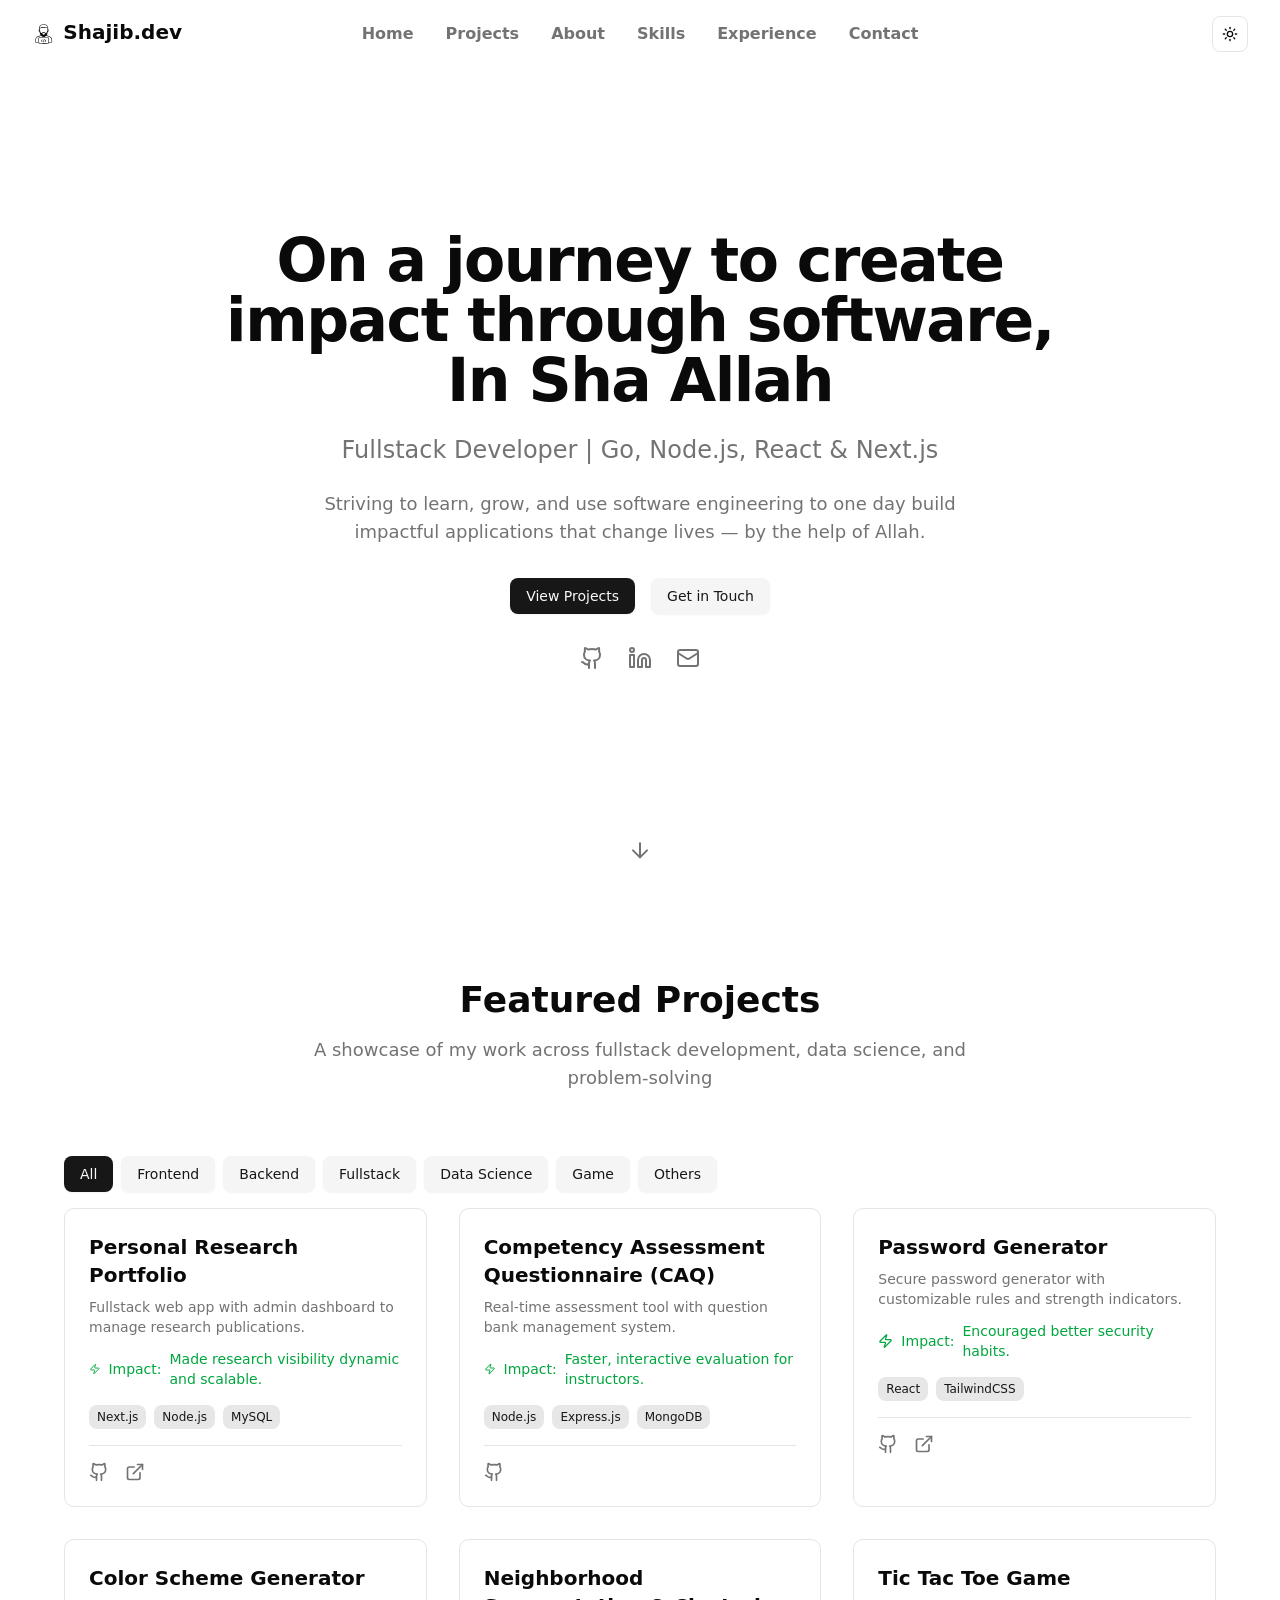
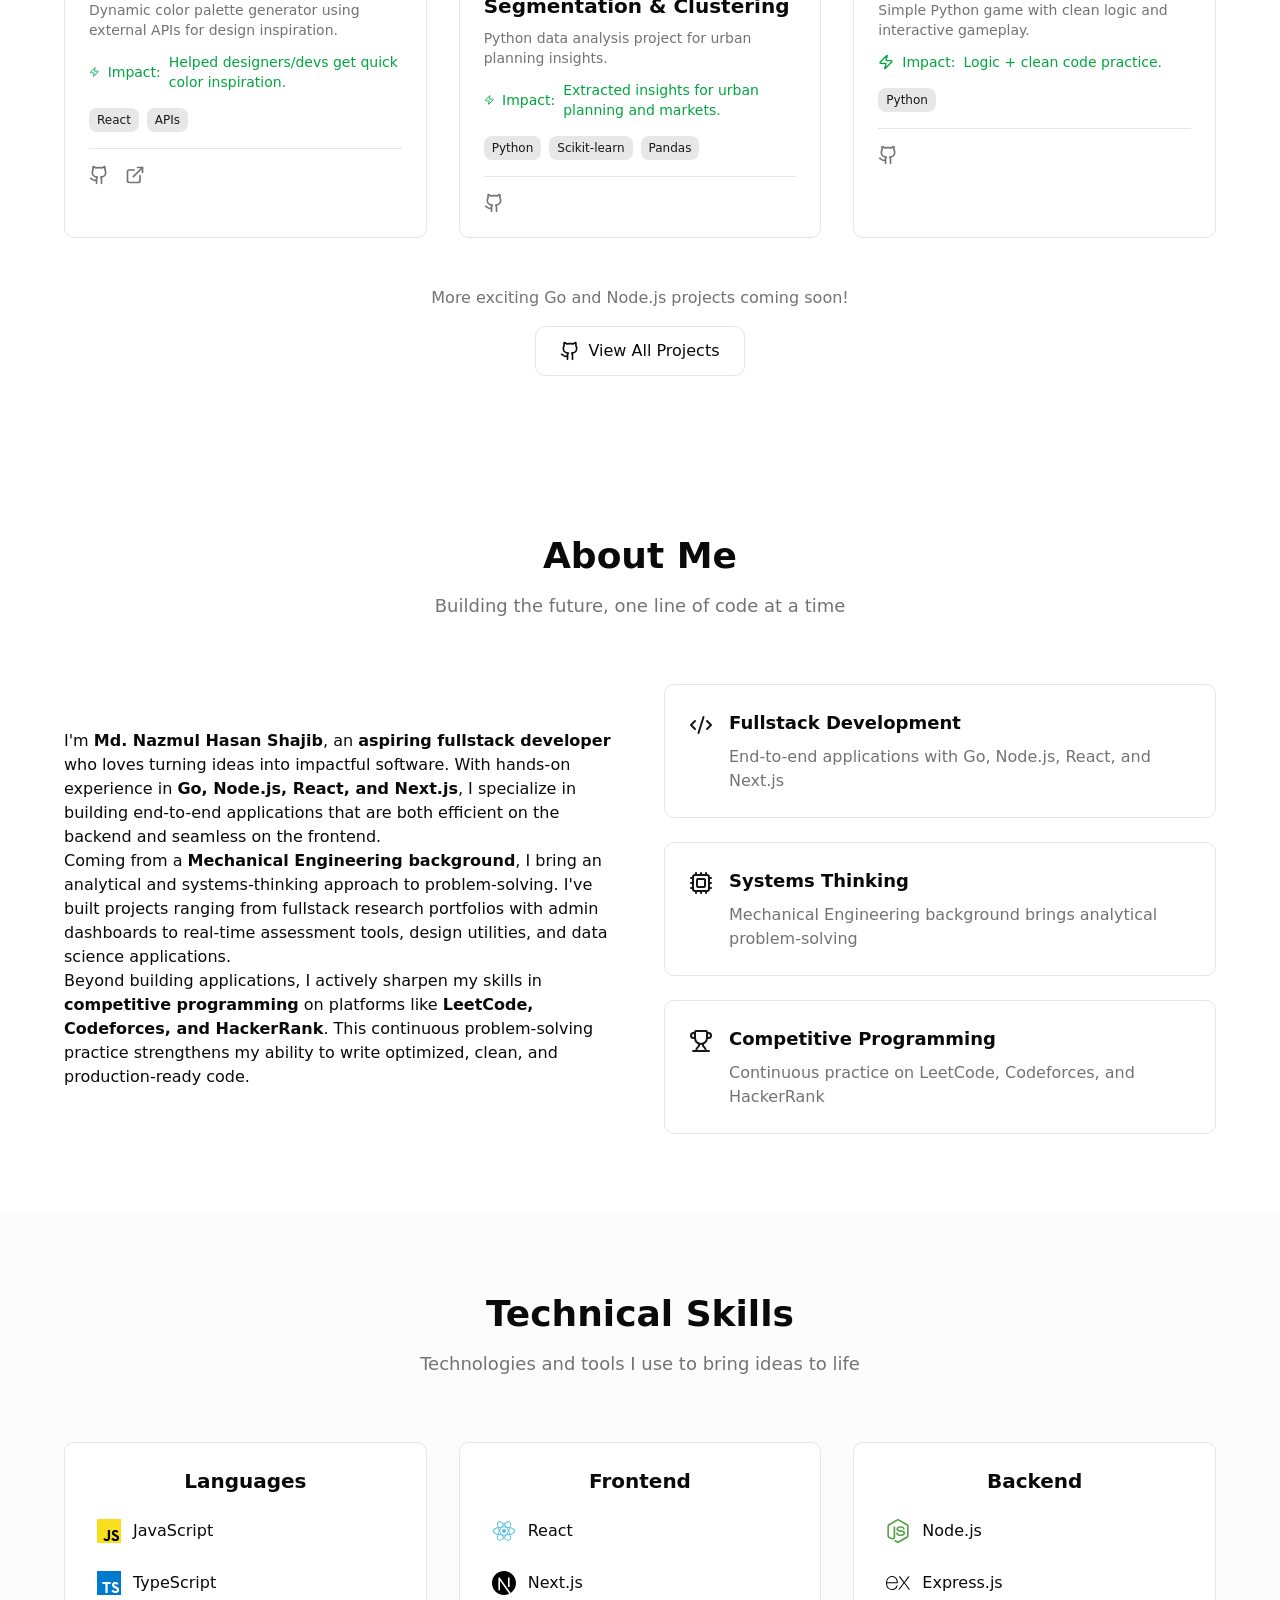
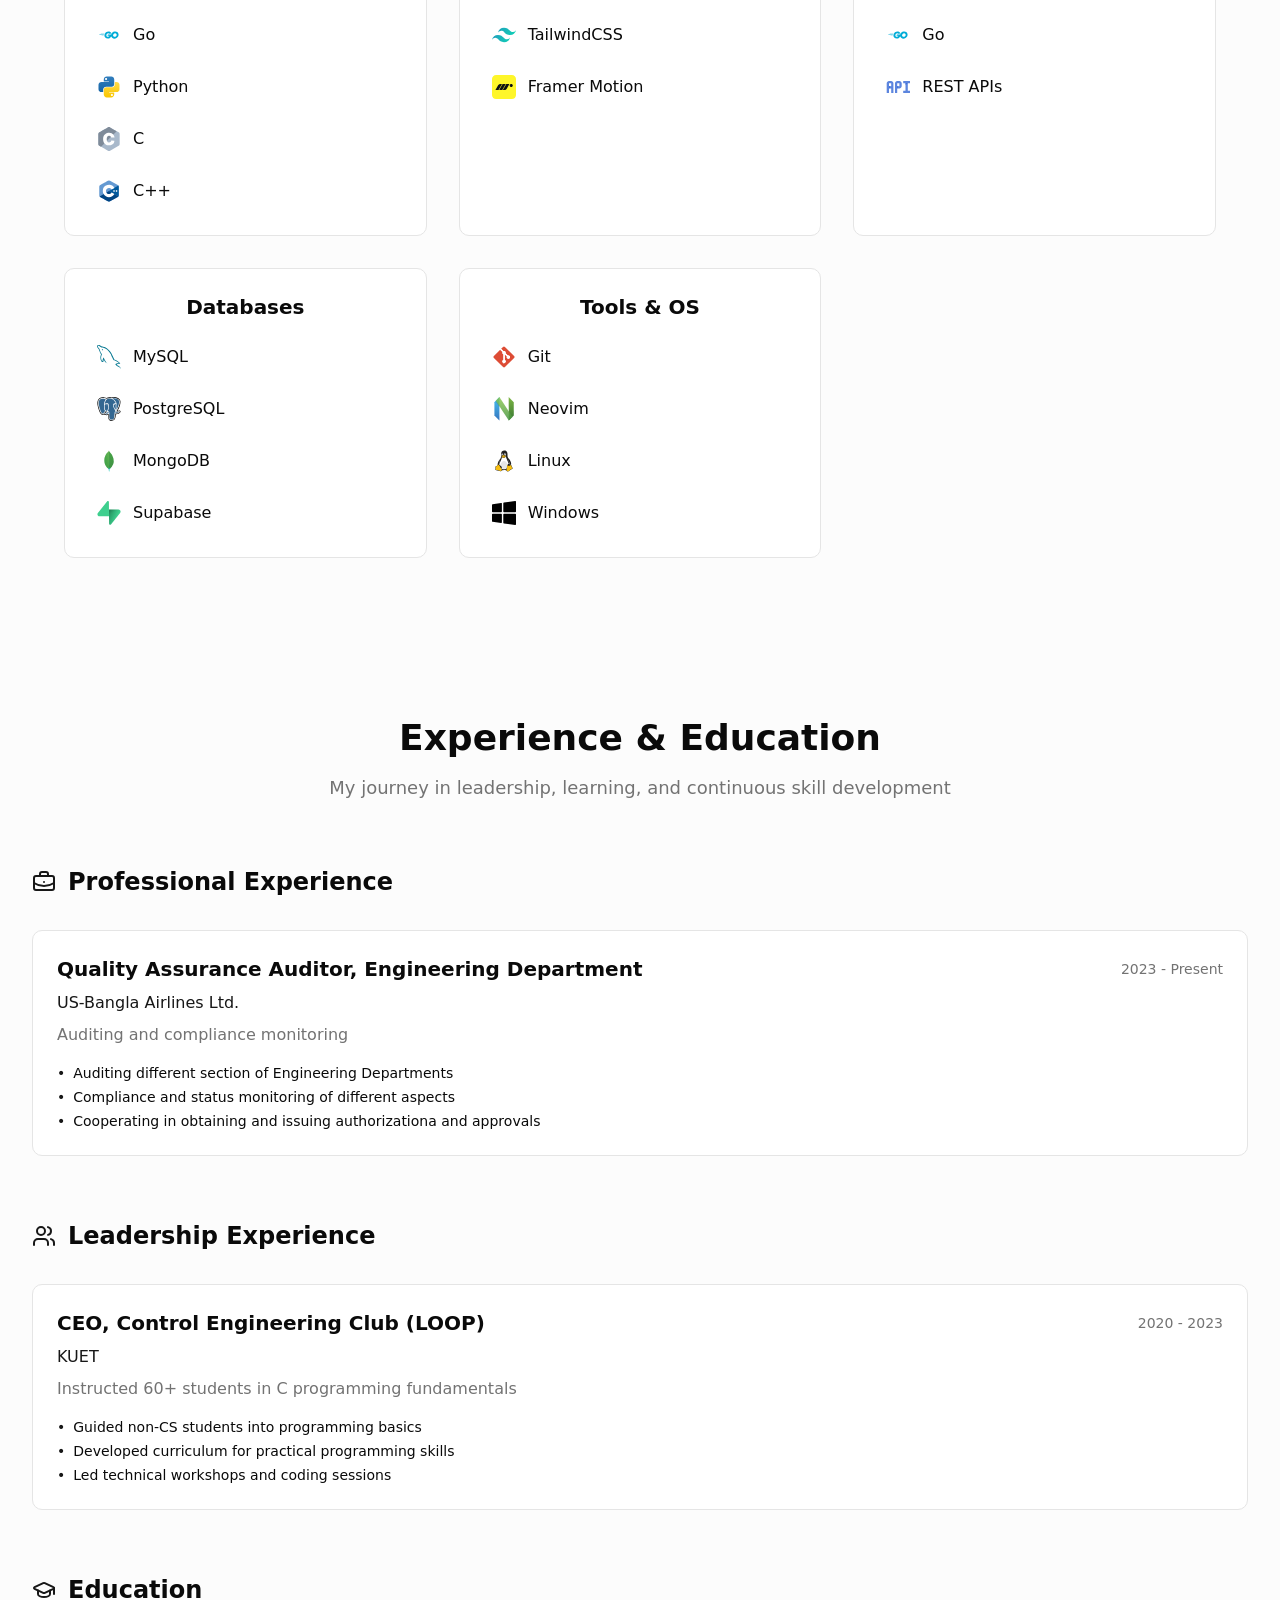
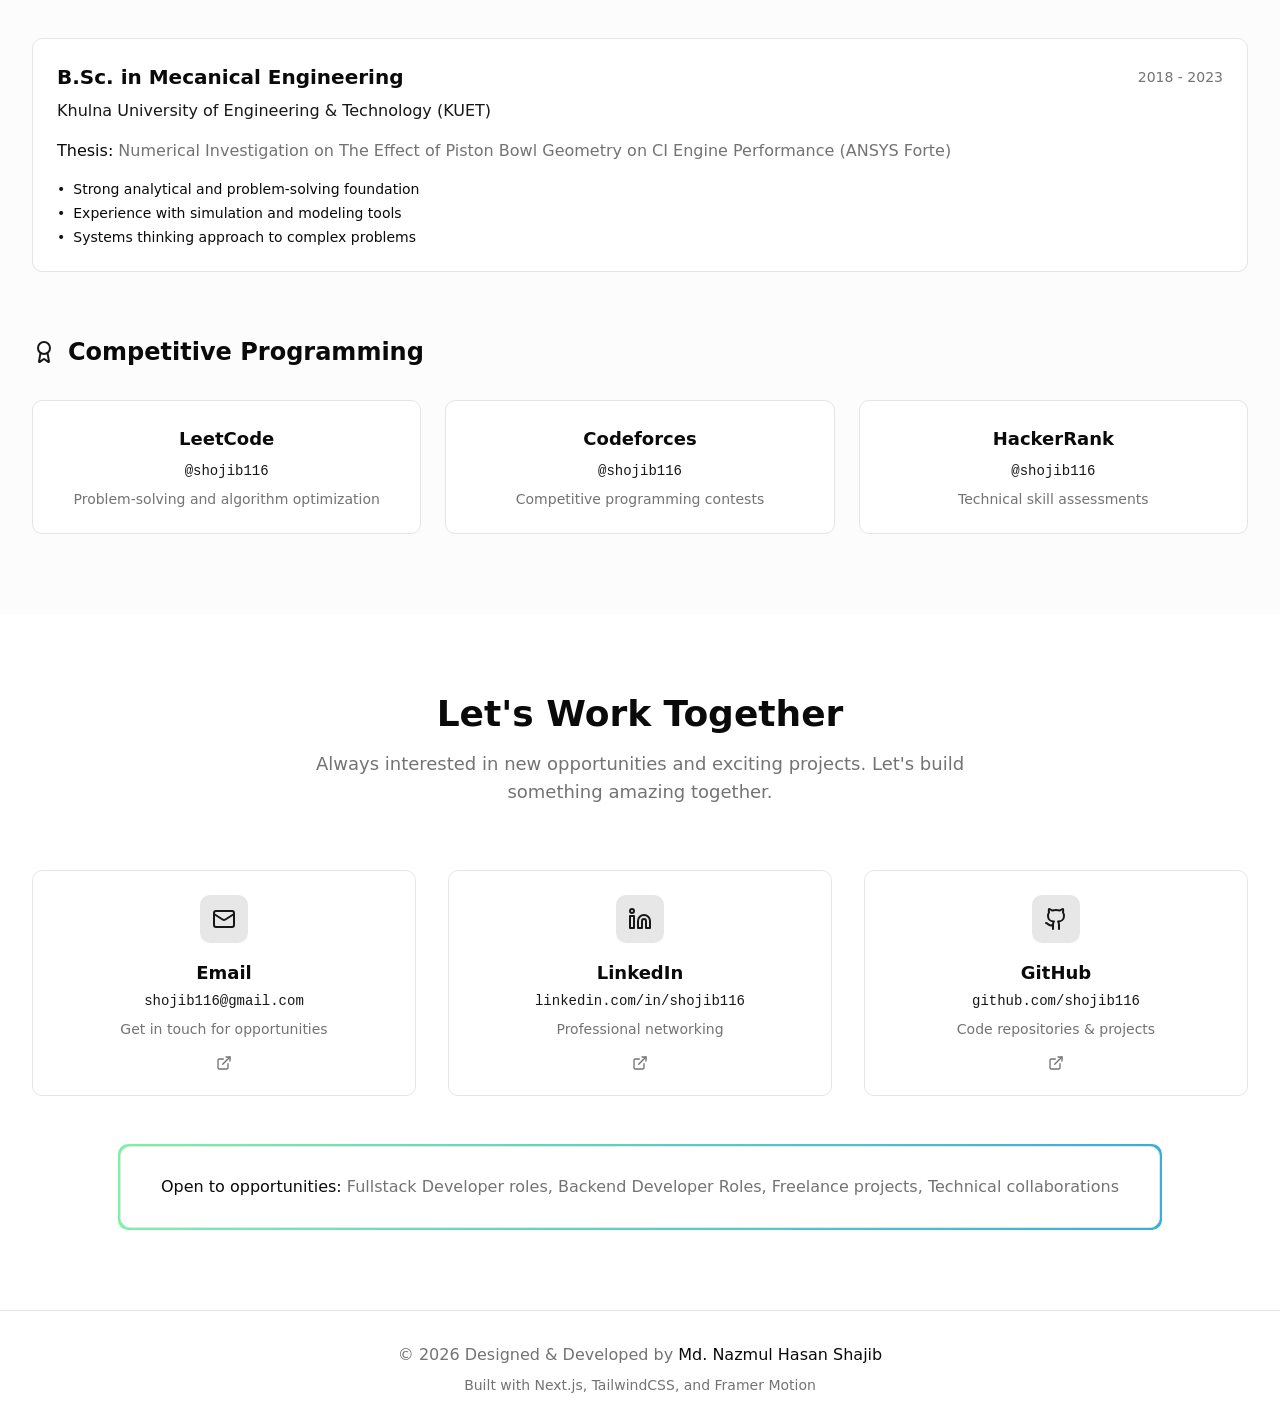
==== index.html @ e3b56044 "deploy: 5f0d3d44d7a81bab1f3a03e2dec5bd10a5a81a11" ====
<!DOCTYPE html><!--1hZB7xQfOpd6mbUS0Xqw0--><html lang="en"><head><meta charSet="utf-8"/><meta name="viewport" content="width=device-width, initial-scale=1"/><link rel="preload" href="/_next/static/media/83afe278b6a6bb3c-s.p.3a6ba036.woff2" as="font" crossorigin="" type="font/woff2"/><link rel="stylesheet" href="/_next/static/chunks/0577c2eb44dd0d39.css" data-precedence="next"/><link rel="preload" as="script" fetchPriority="low" href="/_next/static/chunks/6be2cc5cef928ca2.js"/><script src="/_next/static/chunks/0b2c2b6c27740afe.js" async=""></script><script src="/_next/static/chunks/1c33af3d5f7c9746.js" async=""></script><script src="/_next/static/chunks/turbopack-9c0b0da4d6489777.js" async=""></script><script src="/_next/static/chunks/02bc85e068b8cc5c.js" async=""></script><script src="/_next/static/chunks/15e99dc73fdd6b00.js" async=""></script><script src="/_next/static/chunks/60f51d9b5cb48cab.js" async=""></script><script src="/_next/static/chunks/dca172317619ea1c.js" async=""></script><meta name="next-size-adjust" content=""/><title>Md. Nazmul Hasan Shajib - Fullstack Developer</title><meta name="description" content="Servant of ALLAH with a vision for making an impact. Fullstack Developer specializing in Go, Node.js, React, and Next.js."/><meta name="author" content="Md. Nazmul Hasan Shajib"/><meta name="keywords" content="fullstack developer,Go,Node.js,React,Next.js,competitive programming"/><link rel="icon" href="/favicon.ico?favicon.8d0e359c.ico" sizes="256x256" type="image/x-icon"/><script src="/_next/static/chunks/a6dad97d9634a72d.js" noModule=""></script></head><body class="inter_fe8b9d92-module__LINzvG__variable antialiased bg-background"><div hidden=""><!--$--><!--/$--></div><header><nav class="fixed top-0 w-full z-50 transition-all duration-300 bg-transparent" style="transform:translateY(-100px)"><div class="max-w-7xl mx-auto px-4 sm:px-6 lg:px-8"><div class="grid grid-cols-2 lg:grid-cols-[9.375rem_1fr_9.375rem] items-center py-4"><div class="text-xl text-left font-bold text-foreground cursor-pointer flex gap-2"><svg aria-hidden="true" focusable="false" xmlns="http://www.w3.org/2000/svg" width="1024" height="1024" viewBox="0 0 1024 1024" class="w-8 h-8 fill-inherit"><path d="M 485 80.011 C 448.094 83.856, 412.590 96.017, 385.425 114.117 C 371.318 123.516, 352.961 141.660, 344.114 154.947 C 329.591 176.759, 320.995 200.191, 316.398 230.500 C 314.355 243.965, 314.079 279.438, 315.918 291.997 C 317.056 299.767, 317.016 300.580, 315.442 301.497 C 299.323 310.887, 292.955 322.736, 293.031 343.197 C 293.114 365.446, 298.478 385.053, 310.148 405.760 C 315.172 414.674, 326.233 426.322, 333.089 429.919 L 337.679 432.326 338.833 446.528 C 341.468 478.943, 349.235 510.414, 360.656 534.956 C 365.786 545.982, 369.180 551.571, 377.275 562.333 C 380.516 566.641, 383.017 570.265, 382.834 570.387 C 382.650 570.508, 376.425 572.326, 369 574.426 C 345.635 581.035, 303.890 593.698, 289.416 598.566 C 208.842 625.666, 174.726 654.259, 156.578 709.896 C 145.889 742.666, 135.851 811.510, 137.352 841.764 C 138.699 868.943, 149.173 885.137, 170.649 893.248 C 176.396 895.419, 177.512 895.463, 233.696 895.774 L 290.891 896.091 291.496 900.796 C 294.316 922.709, 301.737 935.272, 316.186 942.594 C 327.278 948.215, 318.386 947.970, 511.500 947.970 C 706.371 947.970, 695.531 948.294, 707.790 942.106 C 721.500 935.185, 728.976 923.529, 731.389 905.316 L 732.557 896.500 789.528 895.950 C 832.217 895.538, 847.503 895.075, 850.500 894.103 C 868.928 888.126, 881.694 873.732, 885.622 854.500 C 891.103 827.662, 879.373 739.481, 865.459 702.915 C 845.925 651.586, 811.752 624.615, 731.880 597.490 C 713.132 591.123, 646.124 571, 643.670 571 C 641.296 571, 641.488 570.514, 646.362 564.174 C 667.197 537.073, 678.333 506.492, 683.989 460.843 C 685.095 451.918, 686 442.018, 686 438.845 L 686 433.075 691.870 429.088 C 713.837 414.171, 729.332 379.286, 729.441 344.500 C 729.476 333.407, 729.139 330.502, 727.142 324.698 C 723.814 315.024, 717.844 307.894, 708.540 302.483 C 706.942 301.553, 706.889 300.692, 707.927 292.483 C 709.862 277.185, 710.383 253.465, 709.068 240.500 C 702.452 175.243, 670.561 127.841, 615.500 101.418 C 594.283 91.237, 577.085 86.022, 551.322 81.956 C 536.639 79.639, 499.126 78.539, 485 80.011 M 480.775 106.532 C 436.974 112.504, 405.913 125.815, 381.649 149.012 C 360.128 169.586, 347.237 195.528, 340.931 230.952 C 339.908 236.701, 339.272 241.605, 339.517 241.850 C 339.762 242.095, 343.549 240.656, 347.932 238.653 C 359.553 233.340, 382.835 225.622, 400.974 221.068 C 468.578 204.094, 535.464 202.560, 604 216.409 C 631.988 222.064, 664.580 232.205, 680.210 240.121 C 684.902 242.497, 684.805 242.518, 684.285 239.250 C 680.113 213.035, 673.285 193.155, 662.120 174.721 C 639.630 137.586, 597.778 113.898, 541.659 106.542 C 527.239 104.652, 494.606 104.646, 480.775 106.532 M 484 232.680 C 443.723 234.951, 392.989 246.241, 360.059 260.261 C 351.008 264.115, 340.795 269.846, 339.736 271.667 C 338.485 273.816, 343.208 308.867, 348.008 333.063 C 360.458 395.818, 381.854 448.315, 405.243 473.492 L 411.639 480.377 423.069 468.864 C 440.916 450.887, 456.898 442.543, 483.500 437.315 C 497.249 434.612, 527.034 434.880, 540.734 437.828 C 568.994 443.911, 588.567 455.003, 606.771 475.250 C 609.119 477.863, 611.231 480, 611.464 480 C 611.697 480, 614.275 477.483, 617.193 474.407 C 644.713 445.402, 665.980 389.376, 679.492 310.293 C 683.415 287.333, 685.058 271.775, 683.729 270.174 C 678.276 263.603, 629.040 246.994, 594.500 240.074 C 561.283 233.419, 519.950 230.653, 484 232.680 M 701.053 330.500 C 700.390 333.800, 698.503 342.575, 696.858 350 C 695.214 357.425, 692.360 370.925, 690.517 380 C 688.674 389.075, 686.873 397.850, 686.515 399.500 C 685.884 402.404, 685.916 402.436, 687.515 400.500 C 690.534 396.843, 697.726 381.611, 700.328 373.365 C 701.740 368.890, 703.425 361.250, 704.072 356.386 C 705.321 347, 704.872 331.166, 703.238 327 C 702.349 324.732, 702.146 325.057, 701.053 330.500 M 319.977 328.500 C 319.256 330.150, 318.480 336.450, 318.251 342.500 C 317.757 355.593, 319.916 367.043, 325.520 381.050 C 330.953 394.629, 338.532 406.796, 335.923 397.750 C 335.407 395.962, 333.658 387.750, 332.035 379.500 C 330.412 371.250, 328.166 360.634, 327.042 355.909 C 325.919 351.184, 324.165 342.409, 323.143 336.409 C 321.358 325.920, 321.236 325.615, 319.977 328.500 M 494.500 472.400 C 479.308 474.955, 468.539 479.558, 460.711 486.843 C 455.177 491.993, 452.055 497.743, 452.022 502.849 C 451.948 514.111, 465.964 525.563, 486 530.611 C 492.112 532.150, 497.016 532.487, 512.500 532.430 C 530.173 532.366, 532.115 532.173, 540.307 529.668 C 555.786 524.936, 564.959 518.847, 568.912 510.682 C 576.357 495.303, 561.456 479.192, 534.500 473.474 C 524.348 471.321, 504.143 470.778, 494.500 472.400 M 384.500 595.115 C 268.683 628.770, 236.335 642.222, 209.864 667.741 C 194.955 682.113, 186.774 696.144, 179.102 720.500 C 170.574 747.571, 161 808.888, 161 836.430 C 161 852.744, 165.953 863.210, 175.876 867.863 L 181.500 870.500 235.349 870.791 L 289.199 871.082 288.596 866.291 C 288.036 861.839, 286.135 842.482, 281.006 789 C 279.872 777.175, 277.605 753.912, 275.969 737.303 C 273.576 713.024, 273.181 705.780, 273.952 700.336 C 275.219 691.391, 280.723 680.269, 286.278 675.430 C 291.555 670.832, 300.849 666.356, 307.891 665.021 C 315.106 663.652, 707.087 663.619, 715.500 664.986 C 729.064 667.190, 741.326 676.127, 746.703 687.727 C 751.708 698.524, 751.687 699.339, 744.527 773.527 C 740.918 810.912, 737.527 846.225, 736.991 852 C 736.455 857.775, 735.757 864.427, 735.442 866.783 L 734.867 871.066 788.756 870.783 L 842.645 870.500 848.534 867.487 C 855.710 863.816, 859.333 858.971, 861.611 850 C 864.644 838.059, 862.170 803.700, 855.448 764.387 C 843.349 693.630, 824.163 664.721, 772.988 640.139 C 747.346 627.822, 710.432 615.276, 643.278 596.054 L 622.057 589.980 609.278 602.783 C 591.320 620.777, 574.115 631.838, 552.437 639.326 C 503.323 656.292, 446.736 640.269, 410.223 599.056 C 406.054 594.350, 402.385 590.427, 402.071 590.337 C 401.757 590.248, 393.850 592.398, 384.500 595.115 M 309.500 689.502 C 307.300 690.280, 304.065 692.474, 302.310 694.378 C 296.621 700.552, 296.573 701.827, 300.499 743.186 C 311.268 856.664, 315.805 900.035, 317.494 905.645 C 319.283 911.590, 323.210 916.534, 328.308 919.259 L 332.500 921.500 510.353 921.761 C 632.533 921.940, 689.430 921.692, 692.116 920.969 C 696.913 919.677, 702.484 914.932, 705.004 909.992 C 707.689 904.729, 708.480 898.957, 713.492 848 C 723.233 748.976, 725.999 718.555, 725.978 710.696 C 725.943 697.786, 722.209 691.808, 712.500 689.119 C 709.634 688.325, 652.526 688.022, 511 688.049 C 343.382 688.082, 312.895 688.302, 309.500 689.502 M 532 734.295 C 529.385 735.195, 527.930 736.638, 526.245 740 C 525.005 742.475, 514.041 771.950, 501.880 805.500 C 477.270 873.400, 477.108 874.023, 482.766 879.081 C 487.449 883.267, 492.810 883.147, 497.486 878.750 C 500.611 875.812, 503.201 869.278, 524.471 810.674 C 537.412 775.020, 548 745.004, 548 743.971 C 548 736.590, 539.778 731.618, 532 734.295 M 428.276 777.605 C 415.986 790.197, 405.007 802.246, 403.878 804.380 C 399.920 811.865, 400.602 812.928, 425.328 837.825 C 437.523 850.104, 448.715 860.791, 450.200 861.575 C 456.417 864.856, 463.498 862.082, 466.051 855.365 C 468.195 849.726, 466.566 847.326, 447.479 828 L 429.208 809.500 447.102 790.649 C 467.963 768.671, 469.424 765.827, 463.605 758.530 C 461.810 756.278, 460.351 755.644, 456.003 755.226 L 450.621 754.709 428.276 777.605 M 561.500 756.161 C 555.776 759.308, 554.331 766.222, 558.250 771.702 C 559.487 773.432, 567.813 782.504, 576.750 791.860 C 585.688 801.217, 593 809.044, 593 809.252 C 593 809.461, 585.167 817.419, 575.592 826.937 C 566.018 836.454, 557.405 845.690, 556.451 847.461 C 554.224 851.596, 555.110 856.816, 558.596 860.090 C 560.634 862.005, 562.240 862.500, 566.410 862.500 L 571.659 862.500 595.303 839.596 C 619.954 815.716, 621.868 813.228, 620.474 806.882 C 619.979 804.628, 613.483 797.264, 596.887 780.146 C 584.290 767.152, 573.199 756.210, 572.241 755.830 C 569.545 754.762, 563.717 754.941, 561.500 756.161" stroke="none" fill="currentColor" fill-rule="evenodd"></path></svg><span class="hidden lg:block">Shajib.dev</span></div><div class="hidden lg:flex items-center mx-auto space-x-8"><button class="text-muted-foreground hover:text-foreground font-bold transition-colors" tabindex="0">Home</button><button class="text-muted-foreground hover:text-foreground font-bold transition-colors" tabindex="0">Projects</button><button class="text-muted-foreground hover:text-foreground font-bold transition-colors" tabindex="0">About</button><button class="text-muted-foreground hover:text-foreground font-bold transition-colors" tabindex="0">Skills</button><button class="text-muted-foreground hover:text-foreground font-bold transition-colors" tabindex="0">Experience</button><button class="text-muted-foreground hover:text-foreground font-bold transition-colors" tabindex="0">Contact</button></div><div><div class="w-9 h-9 rounded-md border border-input bg-background"></div><div class="lg:hidden float-right"><div tabindex="0"><button type="button" aria-haspopup="dialog" aria-expanded="false" aria-controls="radix-_R_1ejb_" data-state="closed" data-slot="popover-trigger"><div><svg xmlns="http://www.w3.org/2000/svg" width="24" height="24" viewBox="0 0 24 24" fill="none" stroke="currentColor" stroke-width="2" stroke-linecap="round" stroke-linejoin="round" class="lucide lucide-menu h-6 w-6 text-foreground" aria-hidden="true"><path d="M4 12h16"></path><path d="M4 18h16"></path><path d="M4 6h16"></path></svg></div></button></div></div></div></div></div></nav></header><main><section id="home" class="min-h-screen flex items-center justify-center px-4 sm:px-6 lg:px-8"><div class="max-w-7xl mx-auto px-4 sm:px-6 lg:px-8"><div class="max-w-4xl mx-auto text-center"><div class="space-y-6" style="opacity:0;transform:translateY(30px)"><h1 class="text-3xl sm:text-5xl lg:text-6xl font-bold tracking-tight" style="opacity:0;transform:translateY(20px)"><span class="text-foreground">On a journey to create impact through software, In Sha Allah<!-- --> </span></h1><p class="text-xl sm:text-2xl text-muted-foreground max-w-3xl mx-auto" style="opacity:0;transform:translateY(20px)">Fullstack Developer | Go, Node.js, React &amp; Next.js</p><p class="text-lg text-muted-foreground max-w-2xl mx-auto" style="opacity:0;transform:translateY(20px)">Striving to learn, grow, and use software engineering to one day build impactful applications that change lives — by the help of Allah.</p><div class="flex flex-col sm:flex-row gap-4 justify-center items-center mt-8" style="opacity:0;transform:translateY(20px)"><div tabindex="0"><button data-slot="button" class="inline-flex items-center justify-center gap-2 whitespace-nowrap rounded-md text-sm font-medium transition-all disabled:pointer-events-none disabled:opacity-50 [&amp;_svg]:pointer-events-none [&amp;_svg:not([class*=&#x27;size-&#x27;])]:size-4 shrink-0 [&amp;_svg]:shrink-0 outline-none focus-visible:border-ring focus-visible:ring-ring/50 focus-visible:ring-[3px] aria-invalid:ring-destructive/20 dark:aria-invalid:ring-destructive/40 aria-invalid:border-destructive bg-primary text-primary-foreground shadow-xs hover:bg-primary/90 h-9 px-4 py-2 has-[&gt;svg]:px-3">View Projects</button></div><div tabindex="0"><button data-slot="button" class="inline-flex items-center justify-center gap-2 whitespace-nowrap rounded-md text-sm font-medium transition-all disabled:pointer-events-none disabled:opacity-50 [&amp;_svg]:pointer-events-none [&amp;_svg:not([class*=&#x27;size-&#x27;])]:size-4 shrink-0 [&amp;_svg]:shrink-0 outline-none focus-visible:border-ring focus-visible:ring-ring/50 focus-visible:ring-[3px] aria-invalid:ring-destructive/20 dark:aria-invalid:ring-destructive/40 aria-invalid:border-destructive bg-secondary text-secondary-foreground shadow-xs hover:bg-secondary/80 h-9 px-4 py-2 has-[&gt;svg]:px-3">Get in Touch</button></div></div><div class="flex justify-center space-x-6 mt-8" style="opacity:0"><a href="https://github.com/shojib116" target="_blank" rel="noopener noreferrer" class="text-muted-foreground hover:text-foreground transition-colors" aria-label="GitHub" tabindex="0"><svg xmlns="http://www.w3.org/2000/svg" width="24" height="24" viewBox="0 0 24 24" fill="none" stroke="currentColor" stroke-width="2" stroke-linecap="round" stroke-linejoin="round" class="lucide lucide-github h-6 w-6" aria-hidden="true"><path d="M15 22v-4a4.8 4.8 0 0 0-1-3.5c3 0 6-2 6-5.5.08-1.25-.27-2.48-1-3.5.28-1.15.28-2.35 0-3.5 0 0-1 0-3 1.5-2.64-.5-5.36-.5-8 0C6 2 5 2 5 2c-.3 1.15-.3 2.35 0 3.5A5.403 5.403 0 0 0 4 9c0 3.5 3 5.5 6 5.5-.39.49-.68 1.05-.85 1.65-.17.6-.22 1.23-.15 1.85v4"></path><path d="M9 18c-4.51 2-5-2-7-2"></path></svg></a><a href="https://linkedin.com/in/shojib116" target="_blank" rel="noopener noreferrer" class="text-muted-foreground hover:text-foreground transition-colors" aria-label="LinkedIn" tabindex="0"><svg xmlns="http://www.w3.org/2000/svg" width="24" height="24" viewBox="0 0 24 24" fill="none" stroke="currentColor" stroke-width="2" stroke-linecap="round" stroke-linejoin="round" class="lucide lucide-linkedin h-6 w-6" aria-hidden="true"><path d="M16 8a6 6 0 0 1 6 6v7h-4v-7a2 2 0 0 0-2-2 2 2 0 0 0-2 2v7h-4v-7a6 6 0 0 1 6-6z"></path><rect width="4" height="12" x="2" y="9"></rect><circle cx="4" cy="4" r="2"></circle></svg></a><a href="mailto:shojib116@gmail.com" target="_blank" rel="noopener noreferrer" class="text-muted-foreground hover:text-foreground transition-colors" aria-label="Email" tabindex="0"><svg xmlns="http://www.w3.org/2000/svg" width="24" height="24" viewBox="0 0 24 24" fill="none" stroke="currentColor" stroke-width="2" stroke-linecap="round" stroke-linejoin="round" class="lucide lucide-mail h-6 w-6" aria-hidden="true"><path d="m22 7-8.991 5.727a2 2 0 0 1-2.009 0L2 7"></path><rect x="2" y="4" width="20" height="16" rx="2"></rect></svg></a></div></div><div class="absolute bottom-8 left-1/2 transform -translate-x-1/2" style="opacity:0"><button class="text-muted-foreground hover:text-foreground transition-colors" aria-label="Scroll to about section"><svg xmlns="http://www.w3.org/2000/svg" width="24" height="24" viewBox="0 0 24 24" fill="none" stroke="currentColor" stroke-width="2" stroke-linecap="round" stroke-linejoin="round" class="lucide lucide-arrow-down h-6 w-6" aria-hidden="true"><path d="M12 5v14"></path><path d="m19 12-7 7-7-7"></path></svg></button></div></div></div></section><section id="projects" class="py-20 px-4 sm:px-6 lg:px-8"><div class="max-w-7xl mx-auto px-4 sm:px-6 lg:px-8"><div class="text-center mb-16" style="opacity:0;transform:translateY(30px)"><h2 class="text-3xl sm:text-4xl font-bold mb-4">Featured Projects</h2><p class="text-muted-foreground text-lg max-w-2xl mx-auto">A showcase of my work across fullstack development, data science, and problem-solving</p></div><div class="mb-4 flex flex-wrap gap-2 "><button data-slot="button" class="inline-flex items-center justify-center gap-2 whitespace-nowrap rounded-md text-sm font-medium transition-all disabled:pointer-events-none disabled:opacity-50 [&amp;_svg]:pointer-events-none [&amp;_svg:not([class*=&#x27;size-&#x27;])]:size-4 shrink-0 [&amp;_svg]:shrink-0 outline-none focus-visible:border-ring focus-visible:ring-ring/50 focus-visible:ring-[3px] aria-invalid:ring-destructive/20 dark:aria-invalid:ring-destructive/40 aria-invalid:border-destructive bg-primary text-primary-foreground shadow-xs hover:bg-primary/90 h-9 px-4 py-2 has-[&gt;svg]:px-3">All</button><button data-slot="button" class="inline-flex items-center justify-center gap-2 whitespace-nowrap rounded-md text-sm font-medium transition-all disabled:pointer-events-none disabled:opacity-50 [&amp;_svg]:pointer-events-none [&amp;_svg:not([class*=&#x27;size-&#x27;])]:size-4 shrink-0 [&amp;_svg]:shrink-0 outline-none focus-visible:border-ring focus-visible:ring-ring/50 focus-visible:ring-[3px] aria-invalid:ring-destructive/20 dark:aria-invalid:ring-destructive/40 aria-invalid:border-destructive bg-secondary text-secondary-foreground shadow-xs hover:bg-secondary/80 h-9 px-4 py-2 has-[&gt;svg]:px-3">Frontend</button><button data-slot="button" class="inline-flex items-center justify-center gap-2 whitespace-nowrap rounded-md text-sm font-medium transition-all disabled:pointer-events-none disabled:opacity-50 [&amp;_svg]:pointer-events-none [&amp;_svg:not([class*=&#x27;size-&#x27;])]:size-4 shrink-0 [&amp;_svg]:shrink-0 outline-none focus-visible:border-ring focus-visible:ring-ring/50 focus-visible:ring-[3px] aria-invalid:ring-destructive/20 dark:aria-invalid:ring-destructive/40 aria-invalid:border-destructive bg-secondary text-secondary-foreground shadow-xs hover:bg-secondary/80 h-9 px-4 py-2 has-[&gt;svg]:px-3">Backend</button><button data-slot="button" class="inline-flex items-center justify-center gap-2 whitespace-nowrap rounded-md text-sm font-medium transition-all disabled:pointer-events-none disabled:opacity-50 [&amp;_svg]:pointer-events-none [&amp;_svg:not([class*=&#x27;size-&#x27;])]:size-4 shrink-0 [&amp;_svg]:shrink-0 outline-none focus-visible:border-ring focus-visible:ring-ring/50 focus-visible:ring-[3px] aria-invalid:ring-destructive/20 dark:aria-invalid:ring-destructive/40 aria-invalid:border-destructive bg-secondary text-secondary-foreground shadow-xs hover:bg-secondary/80 h-9 px-4 py-2 has-[&gt;svg]:px-3">Fullstack</button><button data-slot="button" class="inline-flex items-center justify-center gap-2 whitespace-nowrap rounded-md text-sm font-medium transition-all disabled:pointer-events-none disabled:opacity-50 [&amp;_svg]:pointer-events-none [&amp;_svg:not([class*=&#x27;size-&#x27;])]:size-4 shrink-0 [&amp;_svg]:shrink-0 outline-none focus-visible:border-ring focus-visible:ring-ring/50 focus-visible:ring-[3px] aria-invalid:ring-destructive/20 dark:aria-invalid:ring-destructive/40 aria-invalid:border-destructive bg-secondary text-secondary-foreground shadow-xs hover:bg-secondary/80 h-9 px-4 py-2 has-[&gt;svg]:px-3">Data Science</button><button data-slot="button" class="inline-flex items-center justify-center gap-2 whitespace-nowrap rounded-md text-sm font-medium transition-all disabled:pointer-events-none disabled:opacity-50 [&amp;_svg]:pointer-events-none [&amp;_svg:not([class*=&#x27;size-&#x27;])]:size-4 shrink-0 [&amp;_svg]:shrink-0 outline-none focus-visible:border-ring focus-visible:ring-ring/50 focus-visible:ring-[3px] aria-invalid:ring-destructive/20 dark:aria-invalid:ring-destructive/40 aria-invalid:border-destructive bg-secondary text-secondary-foreground shadow-xs hover:bg-secondary/80 h-9 px-4 py-2 has-[&gt;svg]:px-3">Game</button><button data-slot="button" class="inline-flex items-center justify-center gap-2 whitespace-nowrap rounded-md text-sm font-medium transition-all disabled:pointer-events-none disabled:opacity-50 [&amp;_svg]:pointer-events-none [&amp;_svg:not([class*=&#x27;size-&#x27;])]:size-4 shrink-0 [&amp;_svg]:shrink-0 outline-none focus-visible:border-ring focus-visible:ring-ring/50 focus-visible:ring-[3px] aria-invalid:ring-destructive/20 dark:aria-invalid:ring-destructive/40 aria-invalid:border-destructive bg-secondary text-secondary-foreground shadow-xs hover:bg-secondary/80 h-9 px-4 py-2 has-[&gt;svg]:px-3">Others</button></div><div class="grid md:grid-cols-2 lg:grid-cols-3 gap-8"><div class="bg-card rounded-lg p-6 border border-border hover:shadow-lg transition-all group"><div class="space-y-4"><div><h3 class="text-xl font-semibold mb-2 group-hover:text-primary transition-colors">Personal Research Portfolio</h3><p class="text-muted-foreground text-sm mb-3">Fullstack web app with admin dashboard to manage research publications.</p><div class="flex items-center space-x-2 text-sm text-green-600 dark:text-green-400"><svg xmlns="http://www.w3.org/2000/svg" width="24" height="24" viewBox="0 0 24 24" fill="none" stroke="currentColor" stroke-width="2" stroke-linecap="round" stroke-linejoin="round" class="lucide lucide-zap h-4 w-4" aria-hidden="true"><path d="M4 14a1 1 0 0 1-.78-1.63l9.9-10.2a.5.5 0 0 1 .86.46l-1.92 6.02A1 1 0 0 0 13 10h7a1 1 0 0 1 .78 1.63l-9.9 10.2a.5.5 0 0 1-.86-.46l1.92-6.02A1 1 0 0 0 11 14z"></path></svg><span class="font-medium">Impact:</span><span>Made research visibility dynamic and scalable.</span></div></div><div class="flex flex-wrap gap-2"><span class="px-2 py-1 bg-primary/10 text-primary rounded-md text-xs font-medium">Next.js</span><span class="px-2 py-1 bg-primary/10 text-primary rounded-md text-xs font-medium">Node.js</span><span class="px-2 py-1 bg-primary/10 text-primary rounded-md text-xs font-medium">MySQL</span></div><div class="flex items-center justify-between pt-4 border-t border-border"><div class="flex space-x-4"><a href="#" target="_blank" rel="noopener noreferrer" class="text-muted-foreground hover:text-foreground transition-colors" tabindex="0"><svg xmlns="http://www.w3.org/2000/svg" width="24" height="24" viewBox="0 0 24 24" fill="none" stroke="currentColor" stroke-width="2" stroke-linecap="round" stroke-linejoin="round" class="lucide lucide-github h-5 w-5" aria-hidden="true"><path d="M15 22v-4a4.8 4.8 0 0 0-1-3.5c3 0 6-2 6-5.5.08-1.25-.27-2.48-1-3.5.28-1.15.28-2.35 0-3.5 0 0-1 0-3 1.5-2.64-.5-5.36-.5-8 0C6 2 5 2 5 2c-.3 1.15-.3 2.35 0 3.5A5.403 5.403 0 0 0 4 9c0 3.5 3 5.5 6 5.5-.39.49-.68 1.05-.85 1.65-.17.6-.22 1.23-.15 1.85v4"></path><path d="M9 18c-4.51 2-5-2-7-2"></path></svg></a><a href="#" target="_blank" rel="noopener noreferrer" class="text-muted-foreground hover:text-foreground transition-colors" tabindex="0"><svg xmlns="http://www.w3.org/2000/svg" width="24" height="24" viewBox="0 0 24 24" fill="none" stroke="currentColor" stroke-width="2" stroke-linecap="round" stroke-linejoin="round" class="lucide lucide-external-link h-5 w-5" aria-hidden="true"><path d="M15 3h6v6"></path><path d="M10 14 21 3"></path><path d="M18 13v6a2 2 0 0 1-2 2H5a2 2 0 0 1-2-2V8a2 2 0 0 1 2-2h6"></path></svg></a></div></div></div></div><div class="bg-card rounded-lg p-6 border border-border hover:shadow-lg transition-all group"><div class="space-y-4"><div><h3 class="text-xl font-semibold mb-2 group-hover:text-primary transition-colors">Competency Assessment Questionnaire (CAQ)</h3><p class="text-muted-foreground text-sm mb-3">Real-time assessment tool with question bank management system.</p><div class="flex items-center space-x-2 text-sm text-green-600 dark:text-green-400"><svg xmlns="http://www.w3.org/2000/svg" width="24" height="24" viewBox="0 0 24 24" fill="none" stroke="currentColor" stroke-width="2" stroke-linecap="round" stroke-linejoin="round" class="lucide lucide-zap h-4 w-4" aria-hidden="true"><path d="M4 14a1 1 0 0 1-.78-1.63l9.9-10.2a.5.5 0 0 1 .86.46l-1.92 6.02A1 1 0 0 0 13 10h7a1 1 0 0 1 .78 1.63l-9.9 10.2a.5.5 0 0 1-.86-.46l1.92-6.02A1 1 0 0 0 11 14z"></path></svg><span class="font-medium">Impact:</span><span>Faster, interactive evaluation for instructors.</span></div></div><div class="flex flex-wrap gap-2"><span class="px-2 py-1 bg-primary/10 text-primary rounded-md text-xs font-medium">Node.js</span><span class="px-2 py-1 bg-primary/10 text-primary rounded-md text-xs font-medium">Express.js</span><span class="px-2 py-1 bg-primary/10 text-primary rounded-md text-xs font-medium">MongoDB</span></div><div class="flex items-center justify-between pt-4 border-t border-border"><div class="flex space-x-4"><a href="#" target="_blank" rel="noopener noreferrer" class="text-muted-foreground hover:text-foreground transition-colors" tabindex="0"><svg xmlns="http://www.w3.org/2000/svg" width="24" height="24" viewBox="0 0 24 24" fill="none" stroke="currentColor" stroke-width="2" stroke-linecap="round" stroke-linejoin="round" class="lucide lucide-github h-5 w-5" aria-hidden="true"><path d="M15 22v-4a4.8 4.8 0 0 0-1-3.5c3 0 6-2 6-5.5.08-1.25-.27-2.48-1-3.5.28-1.15.28-2.35 0-3.5 0 0-1 0-3 1.5-2.64-.5-5.36-.5-8 0C6 2 5 2 5 2c-.3 1.15-.3 2.35 0 3.5A5.403 5.403 0 0 0 4 9c0 3.5 3 5.5 6 5.5-.39.49-.68 1.05-.85 1.65-.17.6-.22 1.23-.15 1.85v4"></path><path d="M9 18c-4.51 2-5-2-7-2"></path></svg></a></div></div></div></div><div class="bg-card rounded-lg p-6 border border-border hover:shadow-lg transition-all group"><div class="space-y-4"><div><h3 class="text-xl font-semibold mb-2 group-hover:text-primary transition-colors">Password Generator</h3><p class="text-muted-foreground text-sm mb-3">Secure password generator with customizable rules and strength indicators.</p><div class="flex items-center space-x-2 text-sm text-green-600 dark:text-green-400"><svg xmlns="http://www.w3.org/2000/svg" width="24" height="24" viewBox="0 0 24 24" fill="none" stroke="currentColor" stroke-width="2" stroke-linecap="round" stroke-linejoin="round" class="lucide lucide-zap h-4 w-4" aria-hidden="true"><path d="M4 14a1 1 0 0 1-.78-1.63l9.9-10.2a.5.5 0 0 1 .86.46l-1.92 6.02A1 1 0 0 0 13 10h7a1 1 0 0 1 .78 1.63l-9.9 10.2a.5.5 0 0 1-.86-.46l1.92-6.02A1 1 0 0 0 11 14z"></path></svg><span class="font-medium">Impact:</span><span>Encouraged better security habits.</span></div></div><div class="flex flex-wrap gap-2"><span class="px-2 py-1 bg-primary/10 text-primary rounded-md text-xs font-medium">React</span><span class="px-2 py-1 bg-primary/10 text-primary rounded-md text-xs font-medium">TailwindCSS</span></div><div class="flex items-center justify-between pt-4 border-t border-border"><div class="flex space-x-4"><a href="#" target="_blank" rel="noopener noreferrer" class="text-muted-foreground hover:text-foreground transition-colors" tabindex="0"><svg xmlns="http://www.w3.org/2000/svg" width="24" height="24" viewBox="0 0 24 24" fill="none" stroke="currentColor" stroke-width="2" stroke-linecap="round" stroke-linejoin="round" class="lucide lucide-github h-5 w-5" aria-hidden="true"><path d="M15 22v-4a4.8 4.8 0 0 0-1-3.5c3 0 6-2 6-5.5.08-1.25-.27-2.48-1-3.5.28-1.15.28-2.35 0-3.5 0 0-1 0-3 1.5-2.64-.5-5.36-.5-8 0C6 2 5 2 5 2c-.3 1.15-.3 2.35 0 3.5A5.403 5.403 0 0 0 4 9c0 3.5 3 5.5 6 5.5-.39.49-.68 1.05-.85 1.65-.17.6-.22 1.23-.15 1.85v4"></path><path d="M9 18c-4.51 2-5-2-7-2"></path></svg></a><a href="#" target="_blank" rel="noopener noreferrer" class="text-muted-foreground hover:text-foreground transition-colors" tabindex="0"><svg xmlns="http://www.w3.org/2000/svg" width="24" height="24" viewBox="0 0 24 24" fill="none" stroke="currentColor" stroke-width="2" stroke-linecap="round" stroke-linejoin="round" class="lucide lucide-external-link h-5 w-5" aria-hidden="true"><path d="M15 3h6v6"></path><path d="M10 14 21 3"></path><path d="M18 13v6a2 2 0 0 1-2 2H5a2 2 0 0 1-2-2V8a2 2 0 0 1 2-2h6"></path></svg></a></div></div></div></div><div class="bg-card rounded-lg p-6 border border-border hover:shadow-lg transition-all group"><div class="space-y-4"><div><h3 class="text-xl font-semibold mb-2 group-hover:text-primary transition-colors">Color Scheme Generator</h3><p class="text-muted-foreground text-sm mb-3">Dynamic color palette generator using external APIs for design inspiration.</p><div class="flex items-center space-x-2 text-sm text-green-600 dark:text-green-400"><svg xmlns="http://www.w3.org/2000/svg" width="24" height="24" viewBox="0 0 24 24" fill="none" stroke="currentColor" stroke-width="2" stroke-linecap="round" stroke-linejoin="round" class="lucide lucide-zap h-4 w-4" aria-hidden="true"><path d="M4 14a1 1 0 0 1-.78-1.63l9.9-10.2a.5.5 0 0 1 .86.46l-1.92 6.02A1 1 0 0 0 13 10h7a1 1 0 0 1 .78 1.63l-9.9 10.2a.5.5 0 0 1-.86-.46l1.92-6.02A1 1 0 0 0 11 14z"></path></svg><span class="font-medium">Impact:</span><span>Helped designers/devs get quick color inspiration.</span></div></div><div class="flex flex-wrap gap-2"><span class="px-2 py-1 bg-primary/10 text-primary rounded-md text-xs font-medium">React</span><span class="px-2 py-1 bg-primary/10 text-primary rounded-md text-xs font-medium">APIs</span></div><div class="flex items-center justify-between pt-4 border-t border-border"><div class="flex space-x-4"><a href="#" target="_blank" rel="noopener noreferrer" class="text-muted-foreground hover:text-foreground transition-colors" tabindex="0"><svg xmlns="http://www.w3.org/2000/svg" width="24" height="24" viewBox="0 0 24 24" fill="none" stroke="currentColor" stroke-width="2" stroke-linecap="round" stroke-linejoin="round" class="lucide lucide-github h-5 w-5" aria-hidden="true"><path d="M15 22v-4a4.8 4.8 0 0 0-1-3.5c3 0 6-2 6-5.5.08-1.25-.27-2.48-1-3.5.28-1.15.28-2.35 0-3.5 0 0-1 0-3 1.5-2.64-.5-5.36-.5-8 0C6 2 5 2 5 2c-.3 1.15-.3 2.35 0 3.5A5.403 5.403 0 0 0 4 9c0 3.5 3 5.5 6 5.5-.39.49-.68 1.05-.85 1.65-.17.6-.22 1.23-.15 1.85v4"></path><path d="M9 18c-4.51 2-5-2-7-2"></path></svg></a><a href="#" target="_blank" rel="noopener noreferrer" class="text-muted-foreground hover:text-foreground transition-colors" tabindex="0"><svg xmlns="http://www.w3.org/2000/svg" width="24" height="24" viewBox="0 0 24 24" fill="none" stroke="currentColor" stroke-width="2" stroke-linecap="round" stroke-linejoin="round" class="lucide lucide-external-link h-5 w-5" aria-hidden="true"><path d="M15 3h6v6"></path><path d="M10 14 21 3"></path><path d="M18 13v6a2 2 0 0 1-2 2H5a2 2 0 0 1-2-2V8a2 2 0 0 1 2-2h6"></path></svg></a></div></div></div></div><div class="bg-card rounded-lg p-6 border border-border hover:shadow-lg transition-all group"><div class="space-y-4"><div><h3 class="text-xl font-semibold mb-2 group-hover:text-primary transition-colors">Neighborhood Segmentation &amp; Clustering</h3><p class="text-muted-foreground text-sm mb-3">Python data analysis project for urban planning insights.</p><div class="flex items-center space-x-2 text-sm text-green-600 dark:text-green-400"><svg xmlns="http://www.w3.org/2000/svg" width="24" height="24" viewBox="0 0 24 24" fill="none" stroke="currentColor" stroke-width="2" stroke-linecap="round" stroke-linejoin="round" class="lucide lucide-zap h-4 w-4" aria-hidden="true"><path d="M4 14a1 1 0 0 1-.78-1.63l9.9-10.2a.5.5 0 0 1 .86.46l-1.92 6.02A1 1 0 0 0 13 10h7a1 1 0 0 1 .78 1.63l-9.9 10.2a.5.5 0 0 1-.86-.46l1.92-6.02A1 1 0 0 0 11 14z"></path></svg><span class="font-medium">Impact:</span><span>Extracted insights for urban planning and markets.</span></div></div><div class="flex flex-wrap gap-2"><span class="px-2 py-1 bg-primary/10 text-primary rounded-md text-xs font-medium">Python</span><span class="px-2 py-1 bg-primary/10 text-primary rounded-md text-xs font-medium">Scikit-learn</span><span class="px-2 py-1 bg-primary/10 text-primary rounded-md text-xs font-medium">Pandas</span></div><div class="flex items-center justify-between pt-4 border-t border-border"><div class="flex space-x-4"><a href="#" target="_blank" rel="noopener noreferrer" class="text-muted-foreground hover:text-foreground transition-colors" tabindex="0"><svg xmlns="http://www.w3.org/2000/svg" width="24" height="24" viewBox="0 0 24 24" fill="none" stroke="currentColor" stroke-width="2" stroke-linecap="round" stroke-linejoin="round" class="lucide lucide-github h-5 w-5" aria-hidden="true"><path d="M15 22v-4a4.8 4.8 0 0 0-1-3.5c3 0 6-2 6-5.5.08-1.25-.27-2.48-1-3.5.28-1.15.28-2.35 0-3.5 0 0-1 0-3 1.5-2.64-.5-5.36-.5-8 0C6 2 5 2 5 2c-.3 1.15-.3 2.35 0 3.5A5.403 5.403 0 0 0 4 9c0 3.5 3 5.5 6 5.5-.39.49-.68 1.05-.85 1.65-.17.6-.22 1.23-.15 1.85v4"></path><path d="M9 18c-4.51 2-5-2-7-2"></path></svg></a></div></div></div></div><div class="bg-card rounded-lg p-6 border border-border hover:shadow-lg transition-all group"><div class="space-y-4"><div><h3 class="text-xl font-semibold mb-2 group-hover:text-primary transition-colors">Tic Tac Toe Game</h3><p class="text-muted-foreground text-sm mb-3">Simple Python game with clean logic and interactive gameplay.</p><div class="flex items-center space-x-2 text-sm text-green-600 dark:text-green-400"><svg xmlns="http://www.w3.org/2000/svg" width="24" height="24" viewBox="0 0 24 24" fill="none" stroke="currentColor" stroke-width="2" stroke-linecap="round" stroke-linejoin="round" class="lucide lucide-zap h-4 w-4" aria-hidden="true"><path d="M4 14a1 1 0 0 1-.78-1.63l9.9-10.2a.5.5 0 0 1 .86.46l-1.92 6.02A1 1 0 0 0 13 10h7a1 1 0 0 1 .78 1.63l-9.9 10.2a.5.5 0 0 1-.86-.46l1.92-6.02A1 1 0 0 0 11 14z"></path></svg><span class="font-medium">Impact:</span><span>Logic + clean code practice.</span></div></div><div class="flex flex-wrap gap-2"><span class="px-2 py-1 bg-primary/10 text-primary rounded-md text-xs font-medium">Python</span></div><div class="flex items-center justify-between pt-4 border-t border-border"><div class="flex space-x-4"><a href="#" target="_blank" rel="noopener noreferrer" class="text-muted-foreground hover:text-foreground transition-colors" tabindex="0"><svg xmlns="http://www.w3.org/2000/svg" width="24" height="24" viewBox="0 0 24 24" fill="none" stroke="currentColor" stroke-width="2" stroke-linecap="round" stroke-linejoin="round" class="lucide lucide-github h-5 w-5" aria-hidden="true"><path d="M15 22v-4a4.8 4.8 0 0 0-1-3.5c3 0 6-2 6-5.5.08-1.25-.27-2.48-1-3.5.28-1.15.28-2.35 0-3.5 0 0-1 0-3 1.5-2.64-.5-5.36-.5-8 0C6 2 5 2 5 2c-.3 1.15-.3 2.35 0 3.5A5.403 5.403 0 0 0 4 9c0 3.5 3 5.5 6 5.5-.39.49-.68 1.05-.85 1.65-.17.6-.22 1.23-.15 1.85v4"></path><path d="M9 18c-4.51 2-5-2-7-2"></path></svg></a></div></div></div></div></div><div class="text-center mt-12"><p class="text-muted-foreground mb-4">More exciting Go and Node.js projects coming soon!</p><a href="https://github.com/shojib116" target="_blank" rel="noopener noreferrer" class="inline-flex items-center space-x-2 px-6 py-3 border border-border rounded-lg hover:bg-accent hover:text-accent-foreground transition-colors" tabindex="0"><svg xmlns="http://www.w3.org/2000/svg" width="24" height="24" viewBox="0 0 24 24" fill="none" stroke="currentColor" stroke-width="2" stroke-linecap="round" stroke-linejoin="round" class="lucide lucide-github h-5 w-5" aria-hidden="true"><path d="M15 22v-4a4.8 4.8 0 0 0-1-3.5c3 0 6-2 6-5.5.08-1.25-.27-2.48-1-3.5.28-1.15.28-2.35 0-3.5 0 0-1 0-3 1.5-2.64-.5-5.36-.5-8 0C6 2 5 2 5 2c-.3 1.15-.3 2.35 0 3.5A5.403 5.403 0 0 0 4 9c0 3.5 3 5.5 6 5.5-.39.49-.68 1.05-.85 1.65-.17.6-.22 1.23-.15 1.85v4"></path><path d="M9 18c-4.51 2-5-2-7-2"></path></svg><span>View All Projects</span></a></div></div></section><section id="about" class="py-20 px-4 sm:px-6 lg:px-8"><div class="max-w-7xl mx-auto px-4 sm:px-6 lg:px-8"><div class="text-center mb-16" style="opacity:0;transform:translateY(30px)"><h2 class="text-3xl sm:text-4xl font-bold mb-4">About Me</h2><p class="text-muted-foreground text-lg max-w-2xl mx-auto">Building the future, one line of code at a time</p></div><div class="grid lg:grid-cols-2 gap-12 items-center"><div class="space-y-6" style="opacity:0;transform:translateX(-30px)"><div class="prose prose-lg dark:prose-invert"><p>I&#x27;m <strong>Md. Nazmul Hasan Shajib</strong>, an<!-- --> <strong>aspiring fullstack developer</strong> who loves turning ideas into impactful software. With hands-on experience in<!-- --> <strong>Go, Node.js, React, and Next.js</strong>, I specialize in building end-to-end applications that are both efficient on the backend and seamless on the frontend.</p><p>Coming from a <strong>Mechanical Engineering background</strong>, I bring an analytical and systems-thinking approach to problem-solving. I&#x27;ve built projects ranging from fullstack research portfolios with admin dashboards to real-time assessment tools, design utilities, and data science applications.</p><p>Beyond building applications, I actively sharpen my skills in<!-- --> <strong>competitive programming</strong> on platforms like<!-- --> <strong>LeetCode, Codeforces, and HackerRank</strong>. This continuous problem-solving practice strengthens my ability to write optimized, clean, and production-ready code.</p></div></div><div class="space-y-6" style="opacity:0;transform:translateX(30px)"><div class="flex items-start space-x-4 p-6 rounded-lg border border-border bg-card hover:bg-accent/50 transition-colors" style="opacity:0;transform:translateY(20px)"><div class="flex-shrink-0"><svg xmlns="http://www.w3.org/2000/svg" width="24" height="24" viewBox="0 0 24 24" fill="none" stroke="currentColor" stroke-width="2" stroke-linecap="round" stroke-linejoin="round" class="lucide lucide-code-xml h-6 w-6 mt-1 text-primary" aria-hidden="true"><path d="m18 16 4-4-4-4"></path><path d="m6 8-4 4 4 4"></path><path d="m14.5 4-5 16"></path></svg></div><div><h3 class="font-semibold text-lg mb-2">Fullstack Development</h3><p class="text-muted-foreground">End-to-end applications with Go, Node.js, React, and Next.js</p></div></div><div class="flex items-start space-x-4 p-6 rounded-lg border border-border bg-card hover:bg-accent/50 transition-colors" style="opacity:0;transform:translateY(20px)"><div class="flex-shrink-0"><svg xmlns="http://www.w3.org/2000/svg" width="24" height="24" viewBox="0 0 24 24" fill="none" stroke="currentColor" stroke-width="2" stroke-linecap="round" stroke-linejoin="round" class="lucide lucide-cpu h-6 w-6 mt-1 text-primary" aria-hidden="true"><path d="M12 20v2"></path><path d="M12 2v2"></path><path d="M17 20v2"></path><path d="M17 2v2"></path><path d="M2 12h2"></path><path d="M2 17h2"></path><path d="M2 7h2"></path><path d="M20 12h2"></path><path d="M20 17h2"></path><path d="M20 7h2"></path><path d="M7 20v2"></path><path d="M7 2v2"></path><rect x="4" y="4" width="16" height="16" rx="2"></rect><rect x="8" y="8" width="8" height="8" rx="1"></rect></svg></div><div><h3 class="font-semibold text-lg mb-2">Systems Thinking</h3><p class="text-muted-foreground">Mechanical Engineering background brings analytical problem-solving</p></div></div><div class="flex items-start space-x-4 p-6 rounded-lg border border-border bg-card hover:bg-accent/50 transition-colors" style="opacity:0;transform:translateY(20px)"><div class="flex-shrink-0"><svg xmlns="http://www.w3.org/2000/svg" width="24" height="24" viewBox="0 0 24 24" fill="none" stroke="currentColor" stroke-width="2" stroke-linecap="round" stroke-linejoin="round" class="lucide lucide-trophy h-6 w-6 mt-1 text-primary" aria-hidden="true"><path d="M10 14.66v1.626a2 2 0 0 1-.976 1.696A5 5 0 0 0 7 21.978"></path><path d="M14 14.66v1.626a2 2 0 0 0 .976 1.696A5 5 0 0 1 17 21.978"></path><path d="M18 9h1.5a1 1 0 0 0 0-5H18"></path><path d="M4 22h16"></path><path d="M6 9a6 6 0 0 0 12 0V3a1 1 0 0 0-1-1H7a1 1 0 0 0-1 1z"></path><path d="M6 9H4.5a1 1 0 0 1 0-5H6"></path></svg></div><div><h3 class="font-semibold text-lg mb-2">Competitive Programming</h3><p class="text-muted-foreground">Continuous practice on LeetCode, Codeforces, and HackerRank</p></div></div></div></div></div></section><section id="skills" class="py-20 px-4 sm:px-6 lg:px-8 bg-muted/30"><div class="max-w-7xl mx-auto px-4 sm:px-6 lg:px-8"><div class="text-center mb-16" style="opacity:0;transform:translateY(30px)"><h2 class="text-3xl sm:text-4xl font-bold mb-4">Technical Skills</h2><p class="text-muted-foreground text-lg max-w-2xl mx-auto">Technologies and tools I use to bring ideas to life</p></div><div class="grid md:grid-cols-2 lg:grid-cols-3 gap-8"><div class="bg-card rounded-lg p-6 border border-border hover:shadow-lg transition-shadow" style="opacity:0;transform:translateY(30px)"><h3 class="text-xl font-semibold mb-4 text-center">Languages</h3><div class="space-y-3"><div class="flex items-center space-x-3 p-2 rounded-md hover:bg-accent/50 transition-colors" style="opacity:0;transform:translateX(-20px)"><svg aria-hidden="true" focusable="false" width="256px" height="256px" viewBox="0 0 256 256" xmlns="http://www.w3.org/2000/svg" xmlns:xlink="http://www.w3.org/1999/xlink" preserveAspectRatio="xMidYMid" class="h-6 w-6 dark:bg-primary dark:rounded-xs dark:p-px"><g><path d="M0,0 L256,0 L256,256 L0,256 L0,0 Z" fill="#F7DF1E"></path><path d="M67.311746,213.932292 L86.902654,202.076241 C90.6821079,208.777346 94.1202286,214.447137 102.367086,214.447137 C110.272203,214.447137 115.256076,211.354819 115.256076,199.326883 L115.256076,117.528787 L139.313575,117.528787 L139.313575,199.666997 C139.313575,224.58433 124.707759,235.925943 103.3984,235.925943 C84.1532952,235.925943 72.9819429,225.958603 67.3113397,213.93026" fill="#000000"></path><path d="M152.380952,211.354413 L171.969422,200.0128 C177.125994,208.433981 183.827911,214.619835 195.684368,214.619835 C205.652521,214.619835 212.009041,209.635962 212.009041,202.762159 C212.009041,194.513676 205.479416,191.592025 194.481168,186.78207 L188.468419,184.202565 C171.111213,176.81473 159.597308,167.53534 159.597308,147.944838 C159.597308,129.901308 173.344508,116.153295 194.825752,116.153295 C210.119924,116.153295 221.117765,121.48094 229.021663,135.400432 L210.29059,147.428775 C206.166146,140.040127 201.699556,137.119289 194.826159,137.119289 C187.78047,137.119289 183.312254,141.587098 183.312254,147.428775 C183.312254,154.646349 187.78047,157.568406 198.089956,162.036622 L204.103924,164.614095 C224.553448,173.378641 236.067352,182.313448 236.067352,202.418387 C236.067352,224.071924 219.055137,235.927975 196.200432,235.927975 C173.860978,235.927975 159.425829,225.274311 152.381359,211.354413" fill="#000000"></path></g></svg><span class="font-medium">JavaScript</span></div><div class="flex items-center space-x-3 p-2 rounded-md hover:bg-accent/50 transition-colors" style="opacity:0;transform:translateX(-20px)"><svg aria-hidden="true" focusable="false" width="256px" height="256px" viewBox="0 0 256 256" xmlns="http://www.w3.org/2000/svg" xmlns:xlink="http://www.w3.org/1999/xlink" preserveAspectRatio="xMidYMid" class="h-6 w-6 dark:bg-primary dark:rounded-xs dark:p-px"><g><polygon fill="#007ACC" transform="translate(128.000000, 128.000000) scale(1, -1) translate(-128.000000, -128.000000) " points="0 128 0 0 128 0 256 0 256 128 256 256 128 256 0 256"></polygon><path d="M146.658132,223.436863 L146.739401,212.953054 L130.079084,212.953054 L113.418767,212.953054 L113.418767,165.613371 L113.418767,118.273689 L101.63464,118.273689 L89.8505126,118.273689 L89.8505126,165.613371 L89.8505126,212.953054 L73.1901951,212.953054 L56.5298776,212.953054 L56.5298776,223.233689 C56.5298776,228.922577 56.6517824,233.676863 56.8143221,233.798768 C56.9362269,233.961308 77.2130522,234.042577 101.797179,234.001943 L146.536227,233.880038 L146.658132,223.436863 Z" fill="#FFFFFF" transform="translate(101.634640, 176.142993) rotate(-180.000000) translate(-101.634640, -176.142993) "></path><path d="M206.566631,234.272145 C213.068219,232.646748 218.025679,229.761668 222.57679,225.048018 C224.933616,222.528653 228.428219,217.936907 228.712663,216.839764 C228.793933,216.514684 217.659965,209.037859 210.914568,204.852462 C210.670758,204.689922 209.69552,205.74643 208.598377,207.371827 C205.306949,212.166748 201.852981,214.239129 196.570441,214.604843 C188.809171,215.133097 183.811076,211.069605 183.851711,204.283573 C183.851711,202.292462 184.136155,201.114049 184.948854,199.488653 C186.65552,195.953414 189.825044,193.840399 199.7806,189.533097 C218.106949,181.649922 225.949489,176.448653 230.825679,169.053097 C236.270758,160.804208 237.489806,147.638494 233.792028,137.845478 C229.728536,127.199129 219.651076,119.966113 205.469489,117.568653 C201.080917,116.796589 190.678377,116.918494 185.964727,117.771827 C175.684092,119.600399 165.931711,124.679764 159.917743,131.343891 C157.560917,133.944526 152.969171,140.730557 153.253616,141.218176 C153.37552,141.380716 154.432028,142.030875 155.610441,142.721668 C156.748219,143.371827 161.05552,145.850557 165.119012,148.207383 L172.473933,152.474049 L174.01806,150.198494 C176.171711,146.907065 180.885362,142.396589 183.729806,140.893097 C191.897425,136.585795 203.112663,137.195319 208.639012,142.15278 C210.995838,144.30643 211.971076,146.541351 211.971076,149.83278 C211.971076,152.799129 211.605362,154.099446 210.061235,156.334367 C208.070123,159.178811 204.006631,161.576272 192.466314,166.574367 C179.259965,172.263256 173.571076,175.798494 168.369806,181.406113 C165.362822,184.656907 162.518377,189.858176 161.339965,194.206113 C160.364727,197.822621 160.120917,206.884208 160.892981,210.541351 C163.61552,223.300716 173.245996,232.199764 187.143139,234.841034 C191.653616,235.694367 202.137425,235.369287 206.566631,234.272145 Z" fill="#FFFFFF" transform="translate(194.578507, 176.190240) scale(1, -1) translate(-194.578507, -176.190240) "></path></g></svg><span class="font-medium">TypeScript</span></div><div class="flex items-center space-x-3 p-2 rounded-md hover:bg-accent/50 transition-colors" style="opacity:0;transform:translateX(-20px)"><svg aria-hidden="true" focusable="false" xmlns="http://www.w3.org/2000/svg" aria-label="Go" role="img" viewBox="0 0 512 512" class="h-6 w-6 dark:bg-primary dark:rounded-xs dark:p-px"><rect width="512" height="512" rx="15%" fill="#fff"></rect><path fill="#00acd7" d="M308 220c1 2-1 2-2 2l-34 9c-3 2-5-1-5-1-21-26-65-8-67 30-2 36 45 50 67 14h-38c-3 0-8-1-3-10l8-17c2-4 3-4 9-4h70c0 81-90 117-138 68-22-23-29-75 16-112 36-29 96-29 117 21m16 96c-45-39-21-120 50-133 73-13 105 55 76 106-24 43-88 61-126 27m94-51c9-25-9-49-36-47-30 3-51 42-32 65 19 22 58 12 68-18m-321-2v-1l2-5 2-1h41l1 1-1 5-1 1H97m-48-18s-2 0-1-1l4-6 2-1h92l1 1-2 5-1 1-95 1m30-19l-1-1 5-5 2-1h72v1l-3 5-2 1H79"></path></svg><span class="font-medium">Go</span></div><div class="flex items-center space-x-3 p-2 rounded-md hover:bg-accent/50 transition-colors" style="opacity:0;transform:translateX(-20px)"><svg aria-hidden="true" focusable="false" width="800px" height="800px" viewBox="0 0 32 32" fill="none" xmlns="http://www.w3.org/2000/svg" class="h-6 w-6 dark:bg-primary dark:rounded-xs dark:p-px"><path fill-rule="evenodd" clip-rule="evenodd" d="M13.0164 2C10.8193 2 9.03825 3.72453 9.03825 5.85185V8.51852H15.9235V9.25926H5.97814C3.78107 9.25926 2 10.9838 2 13.1111L2 18.8889C2 21.0162 3.78107 22.7407 5.97814 22.7407H8.27322V19.4815C8.27322 17.3542 10.0543 15.6296 12.2514 15.6296H19.5956C21.4547 15.6296 22.9617 14.1704 22.9617 12.3704V5.85185C22.9617 3.72453 21.1807 2 18.9836 2H13.0164ZM12.0984 6.74074C12.8589 6.74074 13.4754 6.14378 13.4754 5.40741C13.4754 4.67103 12.8589 4.07407 12.0984 4.07407C11.3378 4.07407 10.7213 4.67103 10.7213 5.40741C10.7213 6.14378 11.3378 6.74074 12.0984 6.74074Z" fill="url(#paint0_linear_87_8204)"></path><path fill-rule="evenodd" clip-rule="evenodd" d="M18.9834 30C21.1805 30 22.9616 28.2755 22.9616 26.1482V23.4815L16.0763 23.4815L16.0763 22.7408L26.0217 22.7408C28.2188 22.7408 29.9998 21.0162 29.9998 18.8889V13.1111C29.9998 10.9838 28.2188 9.25928 26.0217 9.25928L23.7266 9.25928V12.5185C23.7266 14.6459 21.9455 16.3704 19.7485 16.3704L12.4042 16.3704C10.5451 16.3704 9.03809 17.8296 9.03809 19.6296L9.03809 26.1482C9.03809 28.2755 10.8192 30 13.0162 30H18.9834ZM19.9015 25.2593C19.1409 25.2593 18.5244 25.8562 18.5244 26.5926C18.5244 27.329 19.1409 27.9259 19.9015 27.9259C20.662 27.9259 21.2785 27.329 21.2785 26.5926C21.2785 25.8562 20.662 25.2593 19.9015 25.2593Z" fill="url(#paint1_linear_87_8204)"></path><defs><linearGradient id="paint0_linear_87_8204" x1="12.4809" y1="2" x2="12.4809" y2="22.7407" gradientUnits="userSpaceOnUse"><stop stop-color="#327EBD"></stop><stop offset="1" stop-color="#1565A7"></stop></linearGradient><linearGradient id="paint1_linear_87_8204" x1="19.519" y1="9.25928" x2="19.519" y2="30" gradientUnits="userSpaceOnUse"><stop stop-color="#FFDA4B"></stop><stop offset="1" stop-color="#F9C600"></stop></linearGradient></defs></svg><span class="font-medium">Python</span></div><div class="flex items-center space-x-3 p-2 rounded-md hover:bg-accent/50 transition-colors" style="opacity:0;transform:translateX(-20px)"><svg aria-hidden="true" focusable="false" width="288px" height="288px" viewBox="-16 0 288 288" xmlns="http://www.w3.org/2000/svg" xmlns:xlink="http://www.w3.org/1999/xlink" preserveAspectRatio="xMidYMid" class="h-6 w-6 dark:bg-primary dark:rounded-xs dark:p-px"><g><path d="M255.987,85.672 C255.985,80.829 254.95,76.55 252.858,72.878 C250.803,69.266 247.724,66.24 243.596,63.846 C209.515,44.176 175.401,24.566 141.332,4.876 C132.147,-0.431 123.241,-0.238 114.124,5.146 C100.559,13.154 32.643,52.102 12.405,63.835 C4.071,68.665 0.015,76.056 0.013,85.663 C0,125.221 0.013,164.777 0,204.336 C0.002,209.072 0.993,213.268 2.993,216.886 C5.049,220.606 8.17,223.716 12.394,226.164 C32.633,237.897 100.558,276.842 114.12,284.852 C123.241,290.239 132.147,290.431 141.335,285.122 C175.405,265.431 209.521,245.822 243.607,226.152 C247.831,223.705 250.952,220.593 253.008,216.876 C255.005,213.258 255.998,209.062 256,204.325 C256,204.325 256,125.231 255.987,85.672" fill="#A9B9CB"></path><path d="M141.101,5.134 C131.931,-0.16 123.04,0.033 113.938,5.403 C100.395,13.39 32.59,52.237 12.385,63.94 C4.064,68.757 0.015,76.129 0.013,85.711 C0,125.166 0.013,164.62 0,204.076 C0.002,208.8 0.991,212.985 2.988,216.593 C5.041,220.304 8.157,223.406 12.374,225.847 C17.003,228.528 24.133,232.635 32.533,237.467 L219.625,50.375 C193.447,35.301 167.262,20.239 141.101,5.134" fill="#7F8B99"></path><path d="M154.456,126.968 L194.295,127.249 C194.295,110.65 177.493,70 129.322,70 C98.631,70 57.371,89.512 57.371,145.61 C57.371,201.707 97.818,220 129.322,220 C180.339,220 192.532,184.698 192.532,164.748 L154.525,162.575 C154.525,162.575 155.542,185.65 129.119,185.65 C104.729,185.65 100.659,155.772 100.659,145.61 C100.659,130.163 106.152,105.366 129.119,105.366 C152.087,105.366 154.456,126.968 154.456,126.968" fill="#FFFFFF"></path></g></svg><span class="font-medium">C</span></div><div class="flex items-center space-x-3 p-2 rounded-md hover:bg-accent/50 transition-colors" style="opacity:0;transform:translateX(-20px)"><svg aria-hidden="true" focusable="false" width="800px" height="800px" viewBox="0 0 32 32" xmlns="http://www.w3.org/2000/svg" class="h-6 w-6 dark:bg-primary dark:rounded-xs dark:p-px"><title>file_type_cpp3</title><path d="M29,10.232a2.387,2.387,0,0,0-.318-1.244,2.451,2.451,0,0,0-.936-.879Q22.552,5.241,17.353,2.376A2.642,2.642,0,0,0,14.59,2.4c-1.378.779-8.275,4.565-10.331,5.706A2.287,2.287,0,0,0,3,10.231V21.77a2.4,2.4,0,0,0,.3,1.22,2.434,2.434,0,0,0,.954.9c2.056,1.141,8.954,4.927,10.332,5.706a2.642,2.642,0,0,0,2.763.026q5.19-2.871,10.386-5.733a2.444,2.444,0,0,0,.955-.9,2.4,2.4,0,0,0,.3-1.22V10.232" style="fill:#659ad2"></path><path d="M28.549,23.171a2.126,2.126,0,0,0,.147-.182,2.4,2.4,0,0,0,.3-1.22V10.232a2.387,2.387,0,0,0-.318-1.244c-.036-.059-.089-.105-.13-.16L16,16Z" style="fill:#00599c"></path><path d="M28.549,23.171,16,16,3.451,23.171a2.435,2.435,0,0,0,.809.72c2.056,1.141,8.954,4.927,10.332,5.706a2.642,2.642,0,0,0,2.763.026q5.19-2.871,10.386-5.733A2.43,2.43,0,0,0,28.549,23.171Z" style="fill:#004482"></path><path d="M19.6,18.02a4.121,4.121,0,1,1-.027-4.087l3.615-2.073A8.309,8.309,0,0,0,7.7,16a8.216,8.216,0,0,0,1.1,4.117A8.319,8.319,0,0,0,23.211,20.1L19.6,18.02" style="fill:#fff"></path><polygon points="24.076 15.538 23.15 15.538 23.15 14.617 22.225 14.617 22.225 15.538 21.299 15.538 21.299 16.461 22.225 16.461 22.225 17.381 23.15 17.381 23.15 16.461 24.076 16.461 24.076 15.538" style="fill:#fff"></polygon><polygon points="27.549 15.538 26.623 15.538 26.623 14.617 25.697 14.617 25.697 15.538 24.771 15.538 24.771 16.461 25.697 16.461 25.697 17.381 26.623 17.381 26.623 16.461 27.549 16.461 27.549 15.538" style="fill:#fff"></polygon></svg><span class="font-medium">C++</span></div></div></div><div class="bg-card rounded-lg p-6 border border-border hover:shadow-lg transition-shadow" style="opacity:0;transform:translateY(30px)"><h3 class="text-xl font-semibold mb-4 text-center">Frontend</h3><div class="space-y-3"><div class="flex items-center space-x-3 p-2 rounded-md hover:bg-accent/50 transition-colors" style="opacity:0;transform:translateX(-20px)"><svg aria-hidden="true" focusable="false" width="800px" height="800px" viewBox="0 0 32 32" fill="none" xmlns="http://www.w3.org/2000/svg" class="h-6 w-6 dark:bg-primary dark:rounded-xs dark:p-px"><path d="M18.6789 15.9759C18.6789 14.5415 17.4796 13.3785 16 13.3785C14.5206 13.3785 13.3211 14.5415 13.3211 15.9759C13.3211 17.4105 14.5206 18.5734 16 18.5734C17.4796 18.5734 18.6789 17.4105 18.6789 15.9759Z" fill="#53C1DE"></path><path fill-rule="evenodd" clip-rule="evenodd" d="M24.7004 11.1537C25.2661 8.92478 25.9772 4.79148 23.4704 3.39016C20.9753 1.99495 17.7284 4.66843 16.0139 6.27318C14.3044 4.68442 10.9663 2.02237 8.46163 3.42814C5.96751 4.82803 6.73664 8.8928 7.3149 11.1357C4.98831 11.7764 1 13.1564 1 15.9759C1 18.7874 4.98416 20.2888 7.29698 20.9289C6.71658 23.1842 5.98596 27.1909 8.48327 28.5877C10.9973 29.9932 14.325 27.3945 16.0554 25.7722C17.7809 27.3864 20.9966 30.0021 23.4922 28.6014C25.9956 27.1963 25.3436 23.1184 24.7653 20.8625C27.0073 20.221 31 18.7523 31 15.9759C31 13.1835 26.9903 11.7923 24.7004 11.1537ZM24.4162 19.667C24.0365 18.5016 23.524 17.2623 22.8971 15.9821C23.4955 14.7321 23.9881 13.5088 24.3572 12.3509C26.0359 12.8228 29.7185 13.9013 29.7185 15.9759C29.7185 18.07 26.1846 19.1587 24.4162 19.667ZM22.85 27.526C20.988 28.571 18.2221 26.0696 16.9478 24.8809C17.7932 23.9844 18.638 22.9422 19.4625 21.7849C20.9129 21.6602 22.283 21.4562 23.5256 21.1777C23.9326 22.7734 24.7202 26.4763 22.85 27.526ZM9.12362 27.5111C7.26143 26.47 8.11258 22.8946 8.53957 21.2333C9.76834 21.4969 11.1286 21.6865 12.5824 21.8008C13.4123 22.9332 14.2816 23.9741 15.1576 24.8857C14.0753 25.9008 10.9945 28.557 9.12362 27.5111ZM2.28149 15.9759C2.28149 13.874 5.94207 12.8033 7.65904 12.3326C8.03451 13.5165 8.52695 14.7544 9.12123 16.0062C8.51925 17.2766 8.01977 18.5341 7.64085 19.732C6.00369 19.2776 2.28149 18.0791 2.28149 15.9759ZM9.1037 4.50354C10.9735 3.45416 13.8747 6.00983 15.1159 7.16013C14.2444 8.06754 13.3831 9.1006 12.5603 10.2265C11.1494 10.3533 9.79875 10.5569 8.55709 10.8297C8.09125 9.02071 7.23592 5.55179 9.1037 4.50354ZM20.3793 11.5771C21.3365 11.6942 22.2536 11.85 23.1147 12.0406C22.8562 12.844 22.534 13.6841 22.1545 14.5453C21.6044 13.5333 21.0139 12.5416 20.3793 11.5771ZM16.0143 8.0481C16.6054 8.66897 17.1974 9.3623 17.7798 10.1145C16.5985 10.0603 15.4153 10.0601 14.234 10.1137C14.8169 9.36848 15.414 8.67618 16.0143 8.0481ZM9.8565 14.5444C9.48329 13.6862 9.16398 12.8424 8.90322 12.0275C9.75918 11.8418 10.672 11.69 11.623 11.5748C10.9866 12.5372 10.3971 13.5285 9.8565 14.5444ZM11.6503 20.4657C10.6679 20.3594 9.74126 20.2153 8.88556 20.0347C9.15044 19.2055 9.47678 18.3435 9.85796 17.4668C10.406 18.4933 11.0045 19.4942 11.6503 20.4657ZM16.0498 23.9915C15.4424 23.356 14.8365 22.6531 14.2448 21.8971C15.4328 21.9423 16.6231 21.9424 17.811 21.891C17.2268 22.6608 16.6369 23.3647 16.0498 23.9915ZM22.1667 17.4222C22.5677 18.3084 22.9057 19.1657 23.1742 19.9809C22.3043 20.1734 21.3652 20.3284 20.3757 20.4435C21.015 19.4607 21.6149 18.4536 22.1667 17.4222ZM18.7473 20.5941C16.9301 20.72 15.1016 20.7186 13.2838 20.6044C12.2509 19.1415 11.3314 17.603 10.5377 16.0058C11.3276 14.4119 12.2404 12.8764 13.2684 11.4158C15.0875 11.2825 16.9178 11.2821 18.7369 11.4166C19.7561 12.8771 20.6675 14.4086 21.4757 15.9881C20.6771 17.5812 19.7595 19.1198 18.7473 20.5941ZM22.8303 4.4666C24.7006 5.51254 23.8681 9.22726 23.4595 10.8426C22.2149 10.5641 20.8633 10.3569 19.4483 10.2281C18.6239 9.09004 17.7698 8.05518 16.9124 7.15949C18.1695 5.98441 20.9781 3.43089 22.8303 4.4666Z" fill="#53C1DE"></path></svg><span class="font-medium">React</span></div><div class="flex items-center space-x-3 p-2 rounded-md hover:bg-accent/50 transition-colors" style="opacity:0;transform:translateX(-20px)"><svg aria-hidden="true" focusable="false" width="800px" height="800px" viewBox="0 0 15 15" fill="none" xmlns="http://www.w3.org/2000/svg" class="h-6 w-6 dark:bg-primary dark:rounded-xs dark:p-px"><path fill-rule="evenodd" clip-rule="evenodd" d="M0 7.5C0 3.35786 3.35786 0 7.5 0C11.6421 0 15 3.35786 15 7.5C15 10.087 13.6902 12.3681 11.6975 13.7163L4.90687 4.20942C4.78053 4.03255 4.5544 3.95756 4.34741 4.02389C4.14042 4.09022 4 4.28268 4 4.50004V12H5V6.06027L10.8299 14.2221C9.82661 14.7201 8.696 15 7.5 15C3.35786 15 0 11.6421 0 7.5ZM10 10V4H11V10H10Z" fill="#000000"></path></svg><span class="font-medium">Next.js</span></div><div class="flex items-center space-x-3 p-2 rounded-md hover:bg-accent/50 transition-colors" style="opacity:0;transform:translateX(-20px)"><svg aria-hidden="true" focusable="false" width="256" height="256" viewBox="0 -51 256 256" xmlns="http://www.w3.org/2000/svg" preserveAspectRatio="xMidYMid" class="h-6 w-6 dark:bg-primary dark:rounded-xs dark:p-px"><defs><linearGradient x1="-2.778%" y1="32%" x2="100%" y2="67.556%" id="a"><stop stop-color="#2298BD" offset="0%"></stop><stop stop-color="#0ED7B5" offset="100%"></stop></linearGradient></defs><path d="M128 0Q76.8 0 64 51.2 83.2 25.6 108.8 32c9.737 2.434 16.697 9.499 24.401 17.318C145.751 62.057 160.275 76.8 192 76.8q51.2 0 64-51.2-19.2 25.6-44.8 19.2c-9.737-2.434-16.697-9.499-24.401-17.318C174.249 14.743 159.725 0 128 0M64 76.8q-51.2 0-64 51.2 19.2-25.6 44.8-19.2c9.737 2.434 16.697 9.499 24.401 17.318C81.751 138.857 96.275 153.6 128 153.6q51.2 0 64-51.2-19.2 25.6-44.8 19.2c-9.737-2.434-16.697-9.499-24.401-17.318C110.249 91.543 95.725 76.8 64 76.8" fill="url(#a)"></path></svg><span class="font-medium">TailwindCSS</span></div><div class="flex items-center space-x-3 p-2 rounded-md hover:bg-accent/50 transition-colors" style="opacity:0;transform:translateX(-20px)"><svg display="block" role="presentation" viewBox="0 0 35 35" xmlns="http://www.w3.org/2000/svg" class="h-6 w-6 dark:bg-primary dark:rounded-xs dark:p-px"><path d="M 0 6 C 0 2.686 2.686 0 6 0 L 29 0 C 32.314 0 35 2.686 35 6 L 35 29 C 35 32.314 32.314 35 29 35 L 6 35 C 2.686 35 0 32.314 0 29 Z" fill="var(--m5zs3g, var(--token-9913619f-76ec-4fff-b5d9-aef25028820c, rgb(254, 246, 42)))" height="35px" id="WHbkZu4LB" width="35px"></path><path d="M 9.587 0 L 4.57 9 L 0 9 L 3.917 1.972 C 4.524 0.883 6.039 0 7.301 0 Z M 20.794 2.25 C 20.794 1.007 21.817 0 23.079 0 C 24.341 0 25.364 1.007 25.364 2.25 C 25.364 3.493 24.341 4.5 23.079 4.5 C 21.817 4.5 20.794 3.493 20.794 2.25 Z M 10.443 0 L 15.013 0 L 9.997 9 L 5.427 9 Z M 15.841 0 L 20.411 0 L 16.494 7.028 C 15.887 8.117 14.372 9 13.11 9 L 10.825 9 Z" fill="var(--b5lzrg, var(--token-04d93255-d6ab-4bbc-a194-71e004214fb0, rgb(12, 16, 18)))" height="9px" id="mGV8bx2Ew" transform="translate(5 13)" width="25.363635327216727px"></path></svg><span class="font-medium">Framer Motion</span></div></div></div><div class="bg-card rounded-lg p-6 border border-border hover:shadow-lg transition-shadow" style="opacity:0;transform:translateY(30px)"><h3 class="text-xl font-semibold mb-4 text-center">Backend</h3><div class="space-y-3"><div class="flex items-center space-x-3 p-2 rounded-md hover:bg-accent/50 transition-colors" style="opacity:0;transform:translateX(-20px)"><svg aria-hidden="true" focusable="false" width="289" height="289" viewBox="-16.5 0 289 289" xmlns="http://www.w3.org/2000/svg" preserveAspectRatio="xMidYMid" class="h-6 w-6 dark:bg-primary dark:rounded-xs dark:p-px"><path d="M128 288.464c-3.975 0-7.685-1.06-11.13-2.915l-35.247-20.936c-5.3-2.915-2.65-3.975-1.06-4.505 7.155-2.385 8.48-2.915 15.9-7.156.796-.53 1.856-.265 2.65.265l27.032 16.166c1.06.53 2.385.53 3.18 0l105.74-61.217c1.06-.53 1.59-1.59 1.59-2.915V83.08c0-1.325-.53-2.385-1.59-2.915l-105.74-60.953c-1.06-.53-2.385-.53-3.18 0L20.405 80.166c-1.06.53-1.59 1.855-1.59 2.915v122.17c0 1.06.53 2.385 1.59 2.915l28.887 16.695c15.636 7.95 25.44-1.325 25.44-10.6V93.68c0-1.59 1.326-3.18 3.181-3.18h13.516c1.59 0 3.18 1.325 3.18 3.18v120.58c0 20.936-11.396 33.126-31.272 33.126-6.095 0-10.865 0-24.38-6.625l-27.827-15.9C4.24 220.885 0 213.465 0 205.515V83.346C0 75.396 4.24 67.976 11.13 64L116.87 2.783c6.625-3.71 15.635-3.71 22.26 0L244.87 64C251.76 67.975 256 75.395 256 83.346v122.17c0 7.95-4.24 15.37-11.13 19.345L139.13 286.08c-3.445 1.59-7.42 2.385-11.13 2.385m32.596-84.009c-46.377 0-55.917-21.2-55.917-39.221 0-1.59 1.325-3.18 3.18-3.18h13.78c1.59 0 2.916 1.06 2.916 2.65 2.12 14.045 8.215 20.936 36.306 20.936 22.261 0 31.802-5.035 31.802-16.96 0-6.891-2.65-11.926-37.367-15.372-28.886-2.915-46.907-9.275-46.907-32.33 0-21.467 18.02-34.187 48.232-34.187 33.921 0 50.617 11.66 52.737 37.101q0 1.193-.795 2.385c-.53.53-1.325 1.06-2.12 1.06h-13.78c-1.326 0-2.65-1.06-2.916-2.385-3.18-14.575-11.395-19.345-33.126-19.345-24.38 0-27.296 8.48-27.296 14.84 0 7.686 3.445 10.07 36.306 14.31 32.597 4.24 47.967 10.336 47.967 33.127-.265 23.321-19.345 36.571-53.002 36.571" fill="#539E43"></path></svg><span class="font-medium">Node.js</span></div><div class="flex items-center space-x-3 p-2 rounded-md hover:bg-accent/50 transition-colors" style="opacity:0;transform:translateX(-20px)"><svg aria-hidden="true" focusable="false" width="24px" height="24px" viewBox="0 0 24 24" role="img" xmlns="http://www.w3.org/2000/svg" class="h-6 w-6 dark:bg-primary dark:rounded-xs dark:p-px"><path d="M24 18.588a1.529 1.529 0 0 1-1.895-.72l-3.45-4.771-.5-.667-4.003 5.444a1.466 1.466 0 0 1-1.802.708l5.158-6.92-4.798-6.251a1.595 1.595 0 0 1 1.9.666l3.576 4.83 3.596-4.81a1.435 1.435 0 0 1 1.788-.668L21.708 7.9l-2.522 3.283a.666.666 0 0 0 0 .994l4.804 6.412zM.002 11.576l.42-2.075c1.154-4.103 5.858-5.81 9.094-3.27 1.895 1.489 2.368 3.597 2.275 5.973H1.116C.943 16.447 4.005 19.009 7.92 17.7a4.078 4.078 0 0 0 2.582-2.876c.207-.666.548-.78 1.174-.588a5.417 5.417 0 0 1-2.589 3.957 6.272 6.272 0 0 1-7.306-.933 6.575 6.575 0 0 1-1.64-3.858c0-.235-.08-.455-.134-.666A88.33 88.33 0 0 1 0 11.577zm1.127-.286h9.654c-.06-3.076-2.001-5.258-4.59-5.278-2.882-.04-4.944 2.094-5.071 5.264z"></path></svg><span class="font-medium">Express.js</span></div><div class="flex items-center space-x-3 p-2 rounded-md hover:bg-accent/50 transition-colors" style="opacity:0;transform:translateX(-20px)"><svg aria-hidden="true" focusable="false" xmlns="http://www.w3.org/2000/svg" aria-label="Go" role="img" viewBox="0 0 512 512" class="h-6 w-6 dark:bg-primary dark:rounded-xs dark:p-px"><rect width="512" height="512" rx="15%" fill="#fff"></rect><path fill="#00acd7" d="M308 220c1 2-1 2-2 2l-34 9c-3 2-5-1-5-1-21-26-65-8-67 30-2 36 45 50 67 14h-38c-3 0-8-1-3-10l8-17c2-4 3-4 9-4h70c0 81-90 117-138 68-22-23-29-75 16-112 36-29 96-29 117 21m16 96c-45-39-21-120 50-133 73-13 105 55 76 106-24 43-88 61-126 27m94-51c9-25-9-49-36-47-30 3-51 42-32 65 19 22 58 12 68-18m-321-2v-1l2-5 2-1h41l1 1-1 5-1 1H97m-48-18s-2 0-1-1l4-6 2-1h92l1 1-2 5-1 1-95 1m30-19l-1-1 5-5 2-1h72v1l-3 5-2 1H79"></path></svg><span class="font-medium">Go</span></div><div class="flex items-center space-x-3 p-2 rounded-md hover:bg-accent/50 transition-colors" style="opacity:0;transform:translateX(-20px)"><svg aria-hidden="true" focusable="false" baseProfile="tiny" xmlns="http://www.w3.org/2000/svg" xmlns:xlink="http://www.w3.org/1999/xlink" width="800px" height="800px" viewBox="0 0 24 24" overflow="visible" xml:space="preserve" class="h-6 w-6 dark:bg-primary dark:rounded-xs dark:p-px"><g><rect y="0" fill="none" width="24" height="24"></rect><g transform="translate(1.000000, 8.000000)"><path fill-rule="evenodd" fill="#5C85DE" d="M2-1.9c-1.1,0-2.3,1.1-2.3,2.2V10H2V5.5h2.2V10h2.2V0.3c0-1.1-1.1-2.2-2.3-2.2H2 L2-1.9z M2,3.2v-3h2.2v3H2L2,3.2z"></path><path fill-rule="evenodd" fill="#5C85DE" d="M10.3-2C9.1-2,8-0.9,8,0.2V10l2.2,0V5.5h2.2c1.1,0,2.3-1.1,2.3-2.2l0-3 c0-1.1-1.1-2.2-2.3-2.2H10.3L10.3-2z M10.2,3.2v-3h2.2v3H10.2L10.2,3.2z"></path><polygon fill-rule="evenodd" fill="#5C85DE" points="18.5,0.3 18.5,7.8 16.2,7.8 16.2,10 23,10 23,7.8 20.8,7.8 20.8,0.3 23,0.3  23,-1.9 16.2,-1.9 16.2,0.3  "></polygon><polygon fill-rule="evenodd" fill="#3367D6" points="2,5.5 2,3.2 3.5,3.2  "></polygon><polygon fill-rule="evenodd" fill="#3367D6" points="10.2,5.5 10.2,3.2 11.5,3.2  "></polygon><polygon fill-rule="evenodd" fill="#3367D6" points="18.5,1.8 18.5,1.8 18.5,0.3 20.8,0.3  "></polygon></g></g></svg><span class="font-medium">REST APIs</span></div></div></div><div class="bg-card rounded-lg p-6 border border-border hover:shadow-lg transition-shadow" style="opacity:0;transform:translateY(30px)"><h3 class="text-xl font-semibold mb-4 text-center">Databases</h3><div class="space-y-3"><div class="flex items-center space-x-3 p-2 rounded-md hover:bg-accent/50 transition-colors" style="opacity:0;transform:translateX(-20px)"><svg aria-hidden="true" focusable="false" width="24px" height="24px" viewBox="0 0 24 24" xmlns="http://www.w3.org/2000/svg" class="h-6 w-6 dark:bg-primary dark:rounded-xs dark:p-px"><path fill="#00758F" fill-rule="evenodd" d="M5.46192862,4.04007684 C5.18892668,4.03501656 4.99575061,4.06967946 4.79169495,4.11446291 L4.79169495,4.15152944 L4.82901449,4.15152944 C4.95944313,4.41909158 5.18943271,4.591394 5.35034952,4.82188962 C5.47407329,5.08262038 5.59817658,5.34297163 5.72227987,5.60332288 C5.73493056,5.5909252 5.74745474,5.57865403 5.75959941,5.56625635 C5.99047454,5.40394797 6.0957283,5.14410275 6.09471625,4.74737704 C6.00211318,4.64996671 5.98832392,4.52826705 5.90837155,4.4122602 C5.80235875,4.25754224 5.59615247,4.17012595 5.46192862,4.04007684 L5.46192862,4.04007684 Z M23.478665,23.1369293 C23.6543831,23.2658398 23.772161,23.4657208 24,23.5466852 L24,23.5093657 C23.8800714,23.3573044 23.8495833,23.1474294 23.7395222,22.9880306 C23.5786054,22.8271138 23.4164236,22.6655645 23.2555068,22.5040152 C22.7821179,21.8759083 22.1818425,21.3245911 21.5432356,20.8663831 C21.0345512,20.5006515 19.8944709,20.0072745 19.6819392,19.4148426 C19.6697946,19.4021919 19.6571439,19.3896677 19.6444932,19.3770171 C20.0054174,19.3365348 20.4283301,19.2059797 20.7614228,19.1165393 C21.3210894,18.9665021 21.8214243,19.0054662 22.3990549,18.8560615 C22.6600387,18.781296 22.9203899,18.7066569 23.1808677,18.6329033 L23.1808677,18.4834987 C22.8887632,18.1836773 22.6805328,17.7869515 22.3622414,17.5155942 C21.5283078,16.8061434 20.6188495,16.0966926 19.6818127,15.5056522 C19.1626283,15.1774933 18.5200996,14.9645821 17.969415,14.6865199 C17.7842089,14.5931578 17.4590861,14.5444526 17.3365009,14.3887226 C17.0476856,14.0198284 16.8899314,13.5523853 16.6667732,13.1228943 C16.1997097,12.2230506 15.740363,11.2403448 15.3263059,10.293567 C15.044322,9.6481287 14.8597484,9.01154587 14.5076796,8.43227067 C12.8174206,5.65329311 10.9976185,3.97581132 8.17942382,2.3270466 C7.57927498,1.97649592 6.85742648,1.83809735 6.09471625,1.65719245 C5.68546635,1.6325236 5.27545742,1.60734872 4.86620752,1.58267987 C4.61635635,1.47831166 4.35651113,1.17267094 4.12184079,1.02427832 C3.18796669,0.434503045 0.792811133,-0.848656668 0.10157731,0.838313141 C-0.335124586,1.90286889 0.753847001,2.94174374 1.14361483,3.48142227 C1.4172493,3.85980447 1.76704094,4.2842352 1.96287366,4.70967798 C2.09127818,4.98938478 2.11316388,5.27010364 2.22385744,5.56600333 C2.49432924,6.29518923 2.7293791,7.08838764 3.07929725,7.76241652 C3.25653344,8.10322617 3.45173363,8.46263233 3.67539786,8.76738751 C3.81265788,8.95449125 4.04720171,9.03684725 4.08401522,9.32578906 C3.85465817,9.64749617 3.84150145,10.1466925 3.7125909,10.5541713 C3.13065906,12.3887747 3.35014857,14.6686824 4.19660638,16.0266077 C4.45594557,16.443195 5.06773305,17.3374725 5.90837155,16.9942592 C6.64375629,16.6946908 6.47980332,15.76613 6.69018433,14.9469976 C6.73749792,14.760906 6.70865434,14.624405 6.80176344,14.5003017 L6.80176344,14.5373682 C7.02542767,14.9840642 7.2488389,15.4307601 7.47199711,15.8773296 C7.96815726,16.6759678 8.84826592,17.5111665 9.59415073,18.0739958 C9.98037636,18.3659737 10.2848785,18.8709894 10.7852134,19.0419002 L10.7852134,19.0040746 L10.7478939,19.0040746 C10.6504835,18.8536579 10.4989282,18.790531 10.3759635,18.6694638 C10.0844916,18.3836847 9.76050733,18.0287063 9.51938514,17.7014329 C8.84080201,16.780589 8.24153872,15.7725818 7.69553484,14.7235864 C7.43455106,14.2224925 7.20785066,13.6697838 6.98785512,13.1600874 C6.90322199,12.9633691 6.90423404,12.6662043 6.72737736,12.5643663 C6.48650818,12.9378147 6.13190928,13.2401663 5.94556458,13.6811694 C5.64776729,14.386319 5.60943569,15.2461865 5.49899515,16.1379338 C5.43371758,16.1614641 5.46268766,16.1453977 5.42422956,16.1750003 C4.90555118,16.0502645 4.72350772,15.5164053 4.53096418,15.0584502 C4.04378602,13.9006589 3.95333357,12.0360734 4.38206553,10.7030699 C4.4930121,10.3583386 4.99499157,9.27202362 4.79131543,8.95347919 C4.69441112,8.63544079 4.37510765,8.45187925 4.19635337,8.20885945 C3.97420721,7.90853201 3.75332613,7.5134509 3.59974672,7.16644241 C3.20150293,6.26368901 3.01528474,5.25024206 2.59540827,4.33749461 C2.39451528,3.90142525 2.0550972,3.45966308 1.77627595,3.07166635 C1.46759906,2.64204884 1.12185564,2.32578153 0.882884062,1.80583808 C0.797744903,1.62126448 0.681991069,1.32587082 0.808244978,1.13598393 C0.848094658,1.00783242 0.905022773,0.954446496 1.03190922,0.912572704 C1.24810955,0.746089595 1.84889092,0.967982736 2.07394674,1.06147135 C2.67055338,1.30929841 3.16924367,1.54548684 3.67489184,1.88035066 C3.91740561,2.04126747 4.16295554,2.35272751 4.45607208,2.43887872 L4.79118892,2.43887872 C5.31568662,2.5591868 5.90280525,2.47645128 6.39200751,2.62509691 C7.25744137,2.8881048 8.0329288,3.29722819 8.73719284,3.74202653 C10.8826237,5.09653615 12.6370217,7.02526068 13.8370664,9.32578906 C14.030116,9.69620133 14.1138635,10.0496617 14.2836358,10.4427187 C14.6265961,11.2350315 15.0591233,12.0501156 15.4004389,12.825097 C15.7408691,13.5978013 16.0728232,14.3779695 16.5541821,15.0213837 C16.8071959,15.3594102 17.7850944,15.5408211 18.2297663,15.7288104 C18.5412263,15.8602511 19.0514287,15.9976376 19.3460633,16.1750003 C19.9100312,16.5151775 20.4556556,16.9197466 20.9842015,17.292183 C21.2483479,17.4785277 22.0606489,17.886639 22.1006251,18.2223884 C20.7916579,18.1877255 19.7916207,18.3092986 18.9366869,18.6695903 C18.6936671,18.7716814 18.3064295,18.7747176 18.2664533,19.0787137 C18.4000446,19.2186304 18.4211712,19.4281259 18.527437,19.6000488 C18.7309867,19.9304848 19.0755915,20.3728795 19.3833829,20.6053993 C19.7195118,20.8590456 20.0657612,21.130403 20.4255469,21.3498925 C21.0663045,21.7407989 21.7818276,21.9638306 22.3984224,22.3551165 C22.7632683,22.5861182 23.1241926,22.8764515 23.478665,23.1369293 L23.478665,23.1369293 Z"></path></svg><span class="font-medium">MySQL</span></div><div class="flex items-center space-x-3 p-2 rounded-md hover:bg-accent/50 transition-colors" style="opacity:0;transform:translateX(-20px)"><svg aria-hidden="true" focusable="false" width="264px" height="264px" viewBox="-4 0 264 264" xmlns="http://www.w3.org/2000/svg" xmlns:xlink="http://www.w3.org/1999/xlink" preserveAspectRatio="xMidYMid" class="h-6 w-6 dark:bg-primary dark:rounded-xs dark:p-px"><g><path d="M255.007926,158.085617 C253.473109,153.437413 249.452194,150.199279 244.251788,149.42182 C241.799982,149.055852 238.991667,149.211935 235.668988,149.897164 C229.877358,151.092028 225.580342,151.546679 222.44449,151.635363 C234.280794,131.650217 243.905921,108.859714 249.446873,87.4065589 C258.406282,52.7182633 253.61855,36.9154365 248.023797,29.7669469 C233.217182,10.8477783 211.614448,0.683454965 185.55152,0.371879908 C171.649478,0.202198614 159.443658,2.94725173 153.077358,4.92075751 C147.149155,3.87547344 140.774577,3.29134411 134.08606,3.18315012 C121.550337,2.9833164 110.473164,5.71595381 101.008259,11.332582 C95.7670577,9.56127483 87.3580785,7.06335335 77.6460416,5.46882217 C54.8035104,1.71868822 36.3939769,4.64110855 22.9282587,14.153903 C6.62230023,25.6721293 -0.937090069,45.6838799 0.461154734,73.6339954 C0.904572748,82.5082679 5.86908083,109.507695 13.6850624,135.114199 C18.1771824,149.831538 22.9672794,162.053912 27.9223279,171.443732 C34.9490254,184.758688 42.4676212,192.600092 50.9085266,195.415501 C55.6400924,196.992296 64.2358984,198.09552 73.2774873,190.566873 C74.4232794,191.953885 75.9515935,193.33321 77.9812656,194.613801 C80.5578199,196.239076 83.7090439,197.566965 86.8555381,198.353885 C98.1969885,201.189395 108.820102,200.479926 117.882975,196.506309 C117.93855,198.117986 117.981709,199.658125 118.018365,200.987788 C118.07867,203.145164 118.137792,205.259972 118.217016,207.237617 C118.753848,220.612286 119.663741,231.011326 122.359723,238.286928 C122.507529,238.687778 122.706771,239.29733 122.917247,239.943538 C124.261691,244.062005 126.511298,250.955677 132.232573,256.355326 C138.158411,261.947714 145.325229,263.663446 151.888998,263.662855 C155.180933,263.662855 158.322106,263.231261 161.076619,262.640628 C170.897441,260.536462 182.050291,257.329663 190.118134,245.84218 C197.745515,234.981986 201.453672,218.625182 202.124711,192.851363 C202.211621,192.122975 202.292028,191.427104 202.369478,190.763751 C202.421506,190.316194 202.474716,189.858587 202.528517,189.402162 L204.325838,189.560018 L204.788767,189.591353 C214.791095,190.047187 227.021155,187.925875 234.532065,184.437062 C240.467363,181.68255 259.485857,171.642383 255.007926,158.085617" fill="#000000"></path><path d="M237.905589,160.722476 C208.165838,166.857016 206.121386,156.78788 206.121386,156.78788 C237.521885,110.194697 250.64824,51.0516028 239.320388,36.5766651 C208.417109,-2.90823095 154.921977,15.7655797 154.029229,16.2503834 L153.741894,16.3018199 C147.866309,15.0821247 141.290716,14.3555104 133.900416,14.2349007 C120.443566,14.0143741 110.236083,17.7627344 102.490457,23.636545 C102.490457,23.636545 7.06039723,-15.6768961 11.4987159,73.0806097 C12.4429007,91.9631224 38.5625866,215.954032 69.7171363,178.502947 C81.1041109,164.808425 92.1061986,153.229303 92.1061986,153.229303 C97.5708822,156.859418 104.112776,158.711132 110.970975,158.046005 L111.503667,157.593718 C111.338125,159.294079 111.413801,160.957192 111.717099,162.925968 C103.691233,171.893062 106.049626,173.467492 90.0055797,176.770069 C73.7711594,180.115806 83.308194,186.072388 89.5349654,187.629081 C97.0837136,189.516859 114.54788,192.190965 126.34812,175.672166 L125.877506,177.556988 C129.022226,180.075603 131.230448,193.940397 130.860342,206.508637 C130.490236,219.077469 130.243104,227.706383 132.720924,234.446337 C135.198744,241.186291 137.668286,256.351187 158.759612,251.831871 C176.383409,248.055132 185.516046,238.268009 186.786587,221.94254 C187.688203,210.336222 189.728517,212.051954 189.857404,201.675381 L191.493912,196.762901 C193.381099,181.029838 191.793663,175.95418 202.651492,178.314938 L205.290125,178.546697 C213.2817,178.9103 223.741044,177.261376 229.879723,174.408129 C243.098309,168.273589 250.93794,158.031224 237.904406,160.722476 L237.905589,160.722476" fill="#336791"></path><path d="M108.076342,81.5250624 C105.396915,81.152 102.969349,81.4972748 101.741376,82.426679 C101.050236,82.9499122 100.836804,83.5559169 100.779455,83.973321 C100.625145,85.0783187 101.399649,86.2997875 101.874993,86.9300323 C103.220619,88.7137552 105.18703,89.9399538 107.133339,90.2101432 C107.415353,90.249164 107.695594,90.2680831 107.974651,90.2680831 C111.220471,90.2680831 114.170679,87.7411917 114.430818,85.8758799 C114.755991,83.5399538 111.36473,81.9826697 108.076342,81.5250624" fill="#FFFFFF"></path><path d="M196.860453,81.5989654 L196.859861,81.5989654 C196.604453,79.7679446 193.345626,79.2458938 190.253524,79.6757136 C187.166152,80.1061247 184.171603,81.4996397 184.421691,83.3347991 C184.622707,84.7620139 187.19867,87.198448 190.249386,87.1978568 C190.506568,87.1978568 190.766707,87.1807113 191.028619,87.1440554 C193.064794,86.8620416 194.558818,85.5690346 195.268286,84.8235012 C196.349635,83.688351 196.974559,82.4219492 196.860453,81.5989654" fill="#FFFFFF"></path><path d="M247.802088,160.025423 C246.66812,156.596323 243.018494,155.492508 236.954309,156.745312 C218.949173,160.461155 212.501284,157.886965 210.38352,156.327908 C224.378975,135.007187 235.89188,109.236323 242.102688,85.1906513 C245.04521,73.8007206 246.670485,63.2231316 246.802919,54.601903 C246.949543,45.1375889 245.338457,38.1842032 242.014005,33.9362587 C228.611547,16.8108637 208.942115,7.62501617 185.131751,7.37256351 C168.763122,7.18869284 154.93321,11.3781062 152.252009,12.5558245 C146.60582,11.1516674 140.450587,10.2896628 133.750245,10.1796952 C121.461654,9.98104388 110.840314,12.9229746 102.045857,18.9191686 C98.2259584,17.4978661 88.3536998,14.10897 76.2814965,12.1644342 C55.4089238,8.80332564 38.8233164,11.3497275 26.9870115,19.7350577 C12.8638522,29.740933 6.34383372,47.626642 7.60727945,72.8943741 C8.03236952,81.3961755 12.8756767,107.547788 20.5202032,132.593219 C30.5822448,165.556915 41.5192979,184.218309 53.0280647,188.056536 C54.374873,188.505866 55.9286097,188.820397 57.6407945,188.820397 C61.8390762,188.820397 66.9856813,186.927889 72.3409885,180.490051 C81.2359538,169.788896 89.5408776,160.821801 92.6022356,157.563566 C97.1262818,159.992314 102.09552,161.347991 107.179455,161.483972 C107.188323,161.616998 107.201921,161.750023 107.213746,161.882457 C106.193885,163.092102 105.357303,164.152166 104.644286,165.05733 C101.122365,169.528166 100.389247,170.458753 89.0519353,172.793497 C85.8273995,173.458624 77.2611547,175.224018 77.1364065,181.227898 C76.9998337,187.787529 87.2605266,190.542633 88.4299677,190.834697 C92.5040924,191.854559 96.4286374,192.357691 100.171677,192.357691 C109.275344,192.357099 117.285838,189.365506 123.688203,183.576831 C123.490734,206.962697 124.466254,230.006836 127.273977,237.028212 C129.573247,242.775501 135.191649,256.822984 152.93842,256.821801 C155.54158,256.821801 158.408425,256.519095 161.561423,255.843326 C180.082106,251.872074 188.124527,243.686577 191.236139,225.640055 C192.901025,215.995418 195.758411,192.963695 197.101672,180.610069 C199.937774,181.49454 203.589173,181.899529 207.536185,181.898938 C215.768388,181.898938 225.266993,180.150097 231.224166,177.384942 C237.91564,174.277469 249.991982,166.650679 247.802088,160.025423 L247.802088,160.025423 Z M203.696185,76.5445912 C203.634697,80.1918522 203.132748,83.5027067 202.600647,86.9590023 C202.028342,90.6760277 201.435935,94.5189838 201.286947,99.1843326 C201.139732,103.724342 201.706716,108.444674 202.255372,113.008924 C203.363326,122.228471 204.500249,131.720573 200.098587,141.086744 C199.41454,139.871778 198.754143,138.546254 198.14873,137.078245 C197.601848,135.752129 196.414079,133.621949 194.769885,130.673515 C188.370476,119.197857 173.385312,92.3243603 181.056443,81.3583372 C183.340933,78.0935982 189.139658,74.7384018 203.696185,76.5445912 L203.696185,76.5445912 Z M186.052286,14.7581339 C207.386014,15.2293395 224.261321,23.2102725 236.209958,38.4780416 C245.373931,50.1890069 235.282919,103.476028 206.069949,149.446651 C205.781432,149.080092 205.487594,148.709986 205.183704,148.33042 C205.062503,148.178476 204.938938,148.024166 204.814189,147.868083 C212.362938,135.400942 210.886651,123.066236 209.572952,112.129774 C209.033164,107.641792 208.523529,103.402716 208.653007,99.4214134 C208.787215,95.2000739 209.34533,91.5811917 209.884527,88.0811455 C210.548471,83.7675751 211.223058,79.3050162 211.036822,74.0437136 C211.17576,73.4921016 211.231926,72.8399815 211.159206,72.0660693 C210.683861,67.0205635 204.924157,51.9224758 193.18363,38.2551501 C186.762346,30.7808961 177.396767,22.4156674 164.609774,16.7736166 C170.109931,15.6337367 177.631483,14.5707159 186.052286,14.7581339 L186.052286,14.7581339 Z M66.6741062,175.777995 C60.7742818,182.871501 56.6995658,181.512277 55.3598522,181.065903 C46.6292471,178.153533 36.499806,159.702023 27.568776,130.441755 C19.8408868,105.123769 15.3245266,79.6650716 14.9674273,72.5260416 C13.8387806,49.9483788 19.3117413,34.2129515 31.2349561,25.7572656 C50.6389284,11.9965266 82.5413764,20.2328684 95.3602956,24.4104573 C95.1758337,24.591963 94.9842771,24.7622356 94.8015889,24.9466975 C73.7664296,46.1911501 74.2654226,82.4875751 74.3168591,84.7058476 C74.3150855,85.56194 74.3866236,86.7739492 74.485358,88.4412009 C74.8471871,94.5455889 75.5205912,105.907732 73.7214965,118.775132 C72.0489238,130.732046 75.7346143,142.435326 83.8320185,150.883917 C84.6703741,151.758337 85.5453857,152.579547 86.4493672,153.352277 C82.8446744,157.212379 75.0115473,165.74788 66.6741062,175.777995 L66.6741062,175.777995 Z M89.1530346,145.78461 C82.6265127,138.975483 79.6627067,129.503483 81.020157,119.795584 C82.920351,106.202753 82.2185681,94.3646744 81.8419584,88.0048776 C81.7893395,87.1150855 81.7426328,86.335261 81.7148453,85.7197968 C84.7880277,82.9954365 99.0288406,75.3645081 109.184296,77.6915658 C113.819492,78.7534042 116.642587,81.9087667 117.816758,87.3373857 C123.893358,115.440037 118.621413,127.153367 114.385293,136.565654 C113.512055,138.504868 112.687298,140.337663 111.982559,142.234309 L111.436859,143.699954 C110.054577,147.406337 108.768665,150.851991 107.971695,154.124416 C101.034273,154.103132 94.2848591,151.139917 89.1530346,145.78461 L89.1530346,145.78461 Z M90.2178291,183.685025 C88.1922956,183.178938 86.3701432,182.299788 85.3012102,181.570808 C86.1939584,181.150448 87.7831686,180.579326 90.5388637,180.011751 C103.876286,177.265515 105.93552,175.328074 110.433552,169.61685 C111.465238,168.30788 112.634088,166.823316 114.252859,165.015353 C114.25345,165.014171 114.254042,165.01358 114.254633,165.012988 C116.666236,162.31346 117.768868,162.771067 119.768979,163.600554 C121.390115,164.271594 122.968684,166.303039 123.608979,168.539048 C123.911686,169.594975 124.252231,171.599815 123.138956,173.158873 C113.742633,186.31479 100.051067,186.1457 90.2178291,183.685025 L90.2178291,183.685025 Z M160.016554,248.637487 C143.700545,252.133395 137.923695,243.80837 134.116804,234.291436 C131.659677,228.146845 130.452397,200.440314 131.309081,169.84388 C131.320314,169.436527 131.262374,169.043363 131.150042,168.673848 C131.05249,167.96024 130.902319,167.238356 130.694208,166.511741 C129.419529,162.059824 126.315012,158.335704 122.5903,156.792018 C121.110467,156.178919 118.393792,155.05382 115.129644,155.888628 C115.826106,153.0206 117.033386,149.782467 118.341764,146.275326 L118.891012,144.79963 C119.509432,143.136517 120.284527,141.413691 121.105145,139.590356 C125.538143,129.741746 131.609423,116.25297 125.020231,85.7795104 C122.551871,74.3659307 114.310208,68.7924619 101.815871,70.0866513 C94.3250624,70.861746 87.472776,73.8840831 84.0549099,75.6169607 C83.3200185,75.9894319 82.6477968,76.3488961 82.0199169,76.6994919 C82.9735612,65.1990023 86.578254,43.707418 100.060527,30.1098568 C108.54873,21.548933 119.854115,17.3210901 133.628453,17.5487113 C160.768591,17.9933118 178.172453,31.9213672 187.994457,43.5276859 C196.457829,53.5294226 201.040998,63.6038799 202.870245,69.0372286 C189.115418,67.6389838 179.76048,70.3544758 175.017681,77.1340416 C164.700822,91.8815335 180.662097,120.506236 188.333229,134.262836 C189.739751,136.784406 190.954125,138.963067 191.336055,139.888924 C193.833977,145.943058 197.067972,149.984665 199.429321,152.935464 C200.152979,153.839446 200.855353,154.716231 201.389229,155.481866 C197.223464,156.683233 189.740342,159.457848 190.422023,173.328554 C189.872185,180.289035 185.960647,212.874938 183.974134,224.387843 C181.351464,239.597672 175.754346,245.263372 160.016554,248.637487 L160.016554,248.637487 Z M228.120831,170.700564 C223.861062,172.678208 216.732083,174.161589 209.959612,174.479667 C202.479446,174.830263 198.671963,173.641903 197.776259,172.91115 C197.355307,164.267455 200.573339,163.364065 203.978199,162.408055 C204.513256,162.257293 205.035307,162.111261 205.53903,161.935076 C205.852379,162.189894 206.195289,162.442938 206.570716,162.690661 C212.582873,166.658956 223.306494,167.087002 238.444785,163.962383 C238.50036,163.950559 238.555935,163.939917 238.610919,163.928684 C236.569423,165.837746 233.075289,168.400111 228.120831,170.700564 L228.120831,170.700564 Z" fill="#FFFFFF"></path></g></svg><span class="font-medium">PostgreSQL</span></div><div class="flex items-center space-x-3 p-2 rounded-md hover:bg-accent/50 transition-colors" style="opacity:0;transform:translateX(-20px)"><svg aria-hidden="true" focusable="false" width="800px" height="800px" viewBox="0 0 32 32" xmlns="http://www.w3.org/2000/svg" xmlns:xlink="http://www.w3.org/1999/xlink" class="h-6 w-6 dark:bg-primary dark:rounded-xs dark:p-px"><defs><linearGradient id="a" x1="-645.732" y1="839.188" x2="-654.59" y2="839.25" gradientTransform="matrix(-0.977, -0.323, -0.29, 0.877, -375.944, -928.287)" gradientUnits="userSpaceOnUse"><stop offset="0.231" stop-color="#999875"></stop><stop offset="0.563" stop-color="#9b9977"></stop><stop offset="0.683" stop-color="#a09f7e"></stop><stop offset="0.768" stop-color="#a9a889"></stop><stop offset="0.837" stop-color="#b7b69a"></stop><stop offset="0.896" stop-color="#c9c7b0"></stop><stop offset="0.948" stop-color="#deddcb"></stop><stop offset="0.994" stop-color="#f8f6eb"></stop><stop offset="1" stop-color="#fbf9ef"></stop></linearGradient><linearGradient id="b" x1="-644.287" y1="823.405" x2="-657.028" y2="845.476" gradientTransform="matrix(-0.977, -0.323, -0.29, 0.877, -375.944, -928.287)" gradientUnits="userSpaceOnUse"><stop offset="0" stop-color="#48a547"></stop><stop offset="1" stop-color="#3f9143"></stop></linearGradient><linearGradient id="c" x1="-643.386" y1="839.485" x2="-652.418" y2="833.417" gradientTransform="matrix(-0.977, -0.323, -0.29, 0.877, -375.944, -928.287)" gradientUnits="userSpaceOnUse"><stop offset="0" stop-color="#41a247"></stop><stop offset="0.352" stop-color="#4ba74b"></stop><stop offset="0.956" stop-color="#67b554"></stop><stop offset="1" stop-color="#69b655"></stop></linearGradient></defs><title>file_type_mongo</title><path d="M16.62,30l-.751-.249s.1-3.8-1.275-4.067c-.9-1.048.133-44.741,3.423-.149a2.712,2.712,0,0,0-1.333,1.523A14.1,14.1,0,0,0,16.62,30Z" style="fill:url(#a)"></path><path d="M17.026,26.329a13.223,13.223,0,0,0,5-13.225C20.556,6.619,17.075,4.487,16.7,3.673a9.792,9.792,0,0,1-.825-1.6l.277,18.069S15.578,25.664,17.026,26.329Z" style="fill:url(#b)"></path><path d="M15.487,26.569S9.366,22.4,9.72,15.025A15.54,15.54,0,0,1,15.239,3.377,1.725,1.725,0,0,0,15.846,2c.381.82.319,12.243.359,13.579C16.36,20.776,15.916,25.588,15.487,26.569Z" style="fill:url(#c)"></path></svg><span class="font-medium">MongoDB</span></div><div class="flex items-center space-x-3 p-2 rounded-md hover:bg-accent/50 transition-colors" style="opacity:0;transform:translateX(-20px)"><svg aria-hidden="true" focusable="false" width="109" height="113" viewBox="0 0 109 113" fill="none" xmlns="http://www.w3.org/2000/svg" class="h-6 w-6 dark:bg-primary dark:rounded-xs dark:p-px"><path d="M63.7076 110.284C60.8481 113.885 55.0502 111.912 54.9813 107.314L53.9738 40.0627L99.1935 40.0627C107.384 40.0627 111.952 49.5228 106.859 55.9374L63.7076 110.284Z" fill="url(#paint0_linear)"></path><path d="M63.7076 110.284C60.8481 113.885 55.0502 111.912 54.9813 107.314L53.9738 40.0627L99.1935 40.0627C107.384 40.0627 111.952 49.5228 106.859 55.9374L63.7076 110.284Z" fill="url(#paint1_linear)" fill-opacity="0.2"></path><path d="M45.317 2.07103C48.1765 -1.53037 53.9745 0.442937 54.0434 5.041L54.4849 72.2922H9.83113C1.64038 72.2922 -2.92775 62.8321 2.1655 56.4175L45.317 2.07103Z" fill="#3ECF8E"></path><defs><linearGradient id="paint0_linear" x1="53.9738" y1="54.974" x2="94.1635" y2="71.8295" gradientUnits="userSpaceOnUse"><stop stop-color="#249361"></stop><stop offset="1" stop-color="#3ECF8E"></stop></linearGradient><linearGradient id="paint1_linear" x1="36.1558" y1="30.578" x2="54.4844" y2="65.0806" gradientUnits="userSpaceOnUse"><stop></stop><stop offset="1" stop-opacity="0"></stop></linearGradient></defs></svg><span class="font-medium">Supabase</span></div></div></div><div class="bg-card rounded-lg p-6 border border-border hover:shadow-lg transition-shadow" style="opacity:0;transform:translateY(30px)"><h3 class="text-xl font-semibold mb-4 text-center">Tools &amp; OS</h3><div class="space-y-3"><div class="flex items-center space-x-3 p-2 rounded-md hover:bg-accent/50 transition-colors" style="opacity:0;transform:translateX(-20px)"><svg aria-hidden="true" focusable="false" width="800px" height="800px" viewBox="0 0 32 32" xmlns="http://www.w3.org/2000/svg" class="h-6 w-6 dark:bg-primary dark:rounded-xs dark:p-px"><title>file_type_git</title><path d="M29.472,14.753,17.247,2.528a1.8,1.8,0,0,0-2.55,0L12.158,5.067l3.22,3.22a2.141,2.141,0,0,1,2.712,2.73l3.1,3.1a2.143,2.143,0,1,1-1.285,1.21l-2.895-2.895v7.617a2.141,2.141,0,1,1-1.764-.062V12.3a2.146,2.146,0,0,1-1.165-2.814L10.911,6.314,2.528,14.7a1.8,1.8,0,0,0,0,2.551L14.753,29.472a1.8,1.8,0,0,0,2.55,0L29.472,17.3a1.8,1.8,0,0,0,0-2.551" style="fill:#dd4c35"></path><path d="M12.158,5.067l3.22,3.22a2.141,2.141,0,0,1,2.712,2.73l3.1,3.1a2.143,2.143,0,1,1-1.285,1.21l-2.895-2.895v7.617a2.141,2.141,0,1,1-1.764-.062V12.3a2.146,2.146,0,0,1-1.165-2.814L10.911,6.314" style="fill:#fff"></path></svg><span class="font-medium">Git</span></div><div class="flex items-center space-x-3 p-2 rounded-md hover:bg-accent/50 transition-colors" style="opacity:0;transform:translateX(-20px)"><svg aria-hidden="true" focusable="false" width="120px" height="150px" viewBox="0 0 120 150" xmlns="http://www.w3.org/2000/svg" xmlns:xlink="http://www.w3.org/1999/xlink" preserveAspectRatio="xMidYMid" class="h-6 w-6 dark:bg-primary dark:rounded-xs dark:p-px"><defs><linearGradient x1="50%" y1="0%" x2="50%" y2="100%" id="linearGradient-1"><stop stop-color="#16B0ED" stop-opacity="0.800235524" offset="0%"></stop><stop stop-color="#0F59B2" stop-opacity="0.83700023" offset="100%"></stop></linearGradient><linearGradient x1="50%" y1="0%" x2="50%" y2="100%" id="linearGradient-2"><stop stop-color="#7DB643" offset="0%"></stop><stop stop-color="#367533" offset="100%"></stop></linearGradient><linearGradient x1="50%" y1="0%" x2="50%" y2="100%" id="linearGradient-3"><stop stop-color="#88C649" stop-opacity="0.8" offset="0%"></stop><stop stop-color="#439240" stop-opacity="0.84" offset="100%"></stop></linearGradient></defs><g><g><g><path d="M0.0188037914,32.1877871 L31.3322156,0.572985361 L31.332215,147.571242 L0.0188037914,116.321577 L0.0188037914,32.1877871 L0.0188037914,32.1877871 Z" fill="url(#linearGradient-1)"></path><path d="M89.4837594,32.4862691 L121.226122,0.590059535 L120.582695,147.571242 L89.269284,116.321577 L89.4837594,32.4862691 L89.4837594,32.4862691 Z" fill="url(#linearGradient-2)" transform="translate(105.247703, 74.080651) scale(-1, 1) translate(-105.247703, -74.080651) "></path><path d="M31.3113362,0.598133687 L112.722926,124.829189 L89.9415068,147.610037 L8.48731391,23.6539656 L31.3113362,0.598133687 L31.3113362,0.598133687 Z" fill="url(#linearGradient-3)"></path><path d="M31.3393522,58.2198072 L31.2960504,63.112906 L6.15984438,26.0032984 L8.48731391,23.6323156 L31.3393522,58.2198072 L31.3393522,58.2198072 Z" fill-opacity="0.13" fill="#000000"></path></g></g></g></svg><span class="font-medium">Neovim</span></div><div class="flex items-center space-x-3 p-2 rounded-md hover:bg-accent/50 transition-colors" style="opacity:0;transform:translateX(-20px)"><svg aria-hidden="true" focusable="false" width="800px" height="800px" viewBox="0 0 16 16" xmlns="http://www.w3.org/2000/svg" fill="none" class="h-6 w-6 dark:bg-primary dark:rounded-xs dark:p-px"><path fill="#202020" d="M13.338 12.033c-.1-.112-.146-.319-.197-.54-.05-.22-.107-.457-.288-.61v-.001a.756.756 0 00-.223-.134c.252-.745.153-1.487-.1-2.157-.312-.823-.855-1.54-1.27-2.03-.464-.586-.918-1.142-.91-1.963.014-1.254.138-3.579-2.068-3.582-.09 0-.183.004-.28.012-2.466.198-1.812 2.803-1.849 3.675-.045.638-.174 1.14-.613 1.764-.515.613-1.24 1.604-1.584 2.637-.162.487-.24.984-.168 1.454-.023.02-.044.041-.064.063-.151.161-.263.357-.388.489-.116.116-.282.16-.464.225-.183.066-.383.162-.504.395v.001a.702.702 0 00-.077.339c0 .108.016.217.032.322.034.22.068.427.023.567-.144.395-.163.667-.061.865.102.199.31.286.547.335.473.1 1.114.075 1.619.342l.043-.082-.043.082c.54.283 1.089.383 1.526.284a.99.99 0 00.706-.552c.342-.002.717-.146 1.318-.18.408-.032.918.145 1.503.113a.806.806 0 00.068.183l.001.001c.227.455.65.662 1.1.627.45-.036.928-.301 1.315-.762l-.07-.06.07.06c.37-.448.982-.633 1.388-.878.203-.123.368-.276.38-.499.013-.222-.118-.471-.418-.805z"></path><path fill="#F8BF11" d="M13.571 12.828c-.007.137-.107.24-.29.35-.368.222-1.019.414-1.434.918-.362.43-.802.665-1.19.696-.387.03-.721-.13-.919-.526v-.002c-.123-.233-.072-.6.031-.987s.251-.785.271-1.108v-.001c.02-.415.044-.776.114-1.055.07-.28.179-.468.373-.575a.876.876 0 01.027-.014c.022.359.2.725.514.804.343.09.838-.204 1.047-.445l.122-.004c.184-.005.337.006.495.143v.001c.121.102.179.296.229.512.05.217.09.453.239.621.287.32.38.534.371.672zM6.592 13.843v.003c-.034.435-.28.672-.656.758-.377.086-.888 0-1.398-.266-.565-.3-1.237-.27-1.667-.36-.216-.045-.357-.113-.421-.238-.064-.126-.066-.345.071-.72v-.001l.001-.002c.068-.209.018-.438-.015-.653-.033-.214-.049-.41.024-.546l.001-.001c.094-.181.232-.246.403-.307.17-.062.373-.11.533-.27l.001-.001h.001c.148-.157.26-.353.39-.492.11-.117.22-.195.385-.196h.005a.61.61 0 01.093.008c.22.033.411.187.596.437l.533.971v.001c.142.296.441.622.695.954.254.333.45.666.425.921z"></path><path fill="#D6A312" d="M9.25 4.788c-.043-.084-.13-.164-.28-.225-.31-.133-.444-.142-.617-.254-.28-.181-.513-.244-.706-.244a.834.834 0 00-.272.047c-.236.08-.392.25-.49.342-.02.019-.044.035-.104.08-.06.043-.15.11-.28.208-.117.086-.154.2-.114.332.04.132.167.285.4.417h.001c.145.085.244.2.358.291a.801.801 0 00.189.117c.072.031.156.052.26.058.248.015.43-.06.59-.151.16-.092.296-.204.452-.255h.001c.32-.1.548-.301.62-.493a.324.324 0 00-.008-.27z"></path><path fill="#202020" d="M8.438 5.26c-.255.133-.552.294-.869.294-.316 0-.566-.146-.745-.289-.09-.07-.163-.142-.218-.193-.096-.075-.084-.181-.045-.178.066.008.076.095.117.134.056.052.126.12.211.187.17.135.397.266.68.266.284 0 .614-.166.816-.28.115-.064.26-.179.379-.266.09-.067.087-.147.162-.138.075.009.02.089-.085.18-.105.092-.27.214-.403.283z"></path><path fill="#ffffff" d="M12.337 10.694a1.724 1.724 0 00-.104 0h-.01c.088-.277-.106-.48-.621-.713-.534-.235-.96-.212-1.032.265-.005.025-.009.05-.011.076a.801.801 0 00-.12.054c-.252.137-.389.386-.465.692-.076.305-.098.674-.119 1.09-.013.208-.099.49-.186.79-.875.624-2.09.894-3.122.19-.07-.11-.15-.22-.233-.328a13.85 13.85 0 00-.16-.205.65.65 0 00.268-.05.34.34 0 00.186-.192c.063-.17 0-.408-.202-.68-.201-.273-.542-.58-1.043-.888-.368-.23-.574-.51-.67-.814-.097-.305-.084-.635-.01-.96.143-.625.51-1.233.743-1.614.063-.046.023.086-.236.567-.232.44-.667 1.455-.072 2.248.016-.564.15-1.14.377-1.677.329-.747 1.018-2.041 1.072-3.073.029.02.125.086.169.11.126.075.221.184.344.283a.85.85 0 00.575.2c.24 0 .427-.079.582-.168.17-.096.304-.204.433-.245.27-.085.486-.235.608-.41.21.83.7 2.027 1.014 2.611.167.31.5.969.643 1.762.091-.002.191.01.299.038.375-.973-.319-2.022-.636-2.314-.128-.124-.135-.18-.07-.177.343.304.795.917.96 1.608.075.315.09.646.01.973.04.017.08.034.12.054.603.293.826.548.719.897z"></path><path fill="#E6E6E6" d="M8.04 8.062c-.556.002-1.099.251-1.558.716-.46.464-.814 1.122-1.018 1.888l.061.038v.004c.47.298.805.598 1.012.878.219.296.316.584.223.834a.513.513 0 01-.27.283l-.041.015c.074.097.146.197.213.3.944.628 2.042.396 2.867-.172.08-.278.153-.536.163-.698.021-.415.042-.792.124-1.12.082-.33.242-.63.544-.795.017-.01.034-.015.051-.023a.756.756 0 01.022-.094c-.242-.622-.591-1.14-1.01-1.5-.42-.36-.897-.551-1.382-.554zm2.37 2.155l-.002.005v-.002l.001-.004z"></path><path fill="#ffffff" d="M9.278 3.833a1.05 1.05 0 01-.215.656 4.119 4.119 0 00-.218-.09l-.127-.045c.029-.035.085-.075.107-.127a.669.669 0 00.05-.243l.001-.01a.673.673 0 00-.035-.236.434.434 0 00-.108-.184.223.223 0 00-.156-.07H8.57a.228.228 0 00-.151.06.434.434 0 00-.122.175.676.676 0 00-.05.243v.01a.718.718 0 00.009.14 1.773 1.773 0 00-.354-.12 1.196 1.196 0 01-.01-.133v-.013a1.035 1.035 0 01.088-.447.793.793 0 01.25-.328.554.554 0 01.346-.123h.006c.125 0 .232.036.342.116a.78.78 0 01.257.324c.063.138.094.273.097.433l.001.012zM7.388 3.997a1.05 1.05 0 00-.277.125.623.623 0 00.002-.15v-.008a.651.651 0 00-.048-.192.37.37 0 00-.096-.141.158.158 0 00-.119-.045c-.042.004-.077.024-.11.065a.372.372 0 00-.07.156.626.626 0 00-.013.205v.008a.634.634 0 00.048.193.367.367 0 00.116.156l-.102.08-.078.056a.706.706 0 01-.16-.24c-.053-.12-.082-.24-.09-.381v-.001a1.071 1.071 0 01.045-.39.668.668 0 01.167-.292.359.359 0 01.264-.118c.084 0 .158.028.235.09a.68.68 0 01.199.271c.053.12.08.24.089.382v.001c.003.06.003.115-.002.17z"></path><path fill="#202020" d="M7.806 4.335c.01.034.065.029.097.045.027.014.05.045.08.046.03.001.076-.01.08-.04.005-.038-.052-.063-.088-.077-.047-.019-.107-.028-.151-.003-.01.005-.021.018-.018.03zM7.484 4.335c-.01.034-.065.029-.096.045-.028.014-.05.045-.081.046-.03.001-.076-.01-.08-.04-.005-.038.052-.063.088-.077.047-.019.108-.028.152-.003.01.005.02.018.017.03z"></path></svg><span class="font-medium">Linux</span></div><div class="flex items-center space-x-3 p-2 rounded-md hover:bg-accent/50 transition-colors" style="opacity:0;transform:translateX(-20px)"><svg aria-hidden="true" focusable="false" fill="#000000" width="800px" height="800px" viewBox="0 0 1920 1920" xmlns="http://www.w3.org/2000/svg" class="h-6 w-6 dark:bg-primary dark:rounded-xs dark:p-px"><path d="M1863.53 1016.437c31.171 0 56.47 25.299 56.47 56.47v790.589c0 16.376-7.115 31.849-19.313 42.465-10.39 9.149-23.605 14.005-37.158 14.005-2.484 0-5.082-.113-7.567-.452l-903.53-123.331c-28.008-3.84-48.903-27.784-48.903-56.02v-667.256c0-31.171 25.3-56.47 56.471-56.47Zm-1129.412 0c31.171 0 56.47 25.299 56.47 56.47v634.504c0 16.376-7.115 31.85-19.426 42.579-10.39 9.035-23.491 13.891-37.044 13.891-2.485 0-5.196-.113-7.68-.564L48.79 1669.35C20.78 1665.51 0 1641.68 0 1613.444v-540.537c0-31.171 25.299-56.47 56.47-56.47Zm-7.726-859.855c16.151-2.372 32.415 2.597 44.725 13.327 12.424 10.73 19.426 26.315 19.426 42.579V846.99c0 31.285-25.186 56.47-56.47 56.47H56.424c-31.171 0-56.47-25.185-56.47-56.47V306.455c0-28.123 20.781-52.066 48.79-55.906ZM1855.974.474c16.15-2.033 32.414 2.71 44.724 13.44 12.198 10.73 19.313 26.203 19.313 42.466v790.588c0 31.285-25.299 56.471-56.47 56.471H960.01c-31.171 0-56.47-25.186-56.47-56.47V179.711c0-28.235 20.78-52.066 48.903-55.906Z" fill-rule="evenodd"></path></svg><span class="font-medium">Windows</span></div></div></div></div></div></section><section id="experience" class="py-20 bg-muted/30"><div class="max-w-7xl mx-auto px-4 sm:px-6 lg:px-8"><div class="text-center mb-16" style="opacity:0;transform:translateY(30px)"><h2 class="text-3xl sm:text-4xl font-bold mb-4">Experience &amp; Education</h2><p class="text-muted-foreground text-lg max-w-2xl mx-auto">My journey in leadership, learning, and continuous skill development</p></div><div class="space-y-16"><div><h3 class="text-2xl font-bold mb-8 flex items-center" style="opacity:0;transform:translateX(-30px)"><svg xmlns="http://www.w3.org/2000/svg" width="24" height="24" viewBox="0 0 24 24" fill="none" stroke="currentColor" stroke-width="2" stroke-linecap="round" stroke-linejoin="round" class="lucide lucide-briefcase-business h-6 w-6 mr-3 text-primary" aria-hidden="true"><path d="M12 12h.01"></path><path d="M16 6V4a2 2 0 0 0-2-2h-4a2 2 0 0 0-2 2v2"></path><path d="M22 13a18.15 18.15 0 0 1-20 0"></path><rect width="20" height="14" x="2" y="6" rx="2"></rect></svg>Professional Experience</h3><div class="bg-card rounded-lg p-6 border border-border" style="opacity:0;transform:translateY(30px)"><div class="flex flex-col sm:flex-row sm:items-center sm:justify-between mb-2"><h4 class="text-xl font-semibold">Quality Assurance Auditor, Engineering Department</h4><span class="text-sm text-muted-foreground">2023 - Present</span></div><p class="text-primary font-medium mb-2">US-Bangla Airlines Ltd.</p><p class="text-muted-foreground mb-4">Auditing and compliance monitoring</p><ul class="space-y-1"><li class="text-sm flex items-start"><span class="text-primary mr-2">•</span>Auditing different section of Engineering Departments</li><li class="text-sm flex items-start"><span class="text-primary mr-2">•</span>Compliance and status monitoring of different aspects</li><li class="text-sm flex items-start"><span class="text-primary mr-2">•</span>Cooperating in obtaining and issuing authorizationa and approvals</li></ul></div></div><div><h3 class="text-2xl font-bold mb-8 flex items-center" style="opacity:0;transform:translateX(-30px)"><svg xmlns="http://www.w3.org/2000/svg" width="24" height="24" viewBox="0 0 24 24" fill="none" stroke="currentColor" stroke-width="2" stroke-linecap="round" stroke-linejoin="round" class="lucide lucide-users h-6 w-6 mr-3 text-primary" aria-hidden="true"><path d="M16 21v-2a4 4 0 0 0-4-4H6a4 4 0 0 0-4 4v2"></path><path d="M16 3.128a4 4 0 0 1 0 7.744"></path><path d="M22 21v-2a4 4 0 0 0-3-3.87"></path><circle cx="9" cy="7" r="4"></circle></svg>Leadership Experience</h3><div class="bg-card rounded-lg p-6 border border-border" style="opacity:0;transform:translateY(30px)"><div class="flex flex-col sm:flex-row sm:items-center sm:justify-between mb-2"><h4 class="text-xl font-semibold">CEO, Control Engineering Club (LOOP)</h4><span class="text-sm text-muted-foreground">2020 - 2023</span></div><p class="text-primary font-medium mb-2">KUET</p><p class="text-muted-foreground mb-4">Instructed 60+ students in C programming fundamentals</p><ul class="space-y-1"><li class="text-sm flex items-start"><span class="text-primary mr-2">•</span>Guided non-CS students into programming basics</li><li class="text-sm flex items-start"><span class="text-primary mr-2">•</span>Developed curriculum for practical programming skills</li><li class="text-sm flex items-start"><span class="text-primary mr-2">•</span>Led technical workshops and coding sessions</li></ul></div></div><div><h3 class="text-2xl font-bold mb-8 flex items-center" style="opacity:0;transform:translateX(-30px)"><svg xmlns="http://www.w3.org/2000/svg" width="24" height="24" viewBox="0 0 24 24" fill="none" stroke="currentColor" stroke-width="2" stroke-linecap="round" stroke-linejoin="round" class="lucide lucide-graduation-cap h-6 w-6 mr-3 text-primary" aria-hidden="true"><path d="M21.42 10.922a1 1 0 0 0-.019-1.838L12.83 5.18a2 2 0 0 0-1.66 0L2.6 9.08a1 1 0 0 0 0 1.832l8.57 3.908a2 2 0 0 0 1.66 0z"></path><path d="M22 10v6"></path><path d="M6 12.5V16a6 3 0 0 0 12 0v-3.5"></path></svg>Education</h3><div class="bg-card rounded-lg p-6 border border-border" style="opacity:0;transform:translateY(30px)"><div class="flex flex-col sm:flex-row sm:items-center sm:justify-between mb-2"><h4 class="text-xl font-semibold">B.Sc. in Mecanical Engineering</h4><span class="text-sm text-muted-foreground">2018 - 2023</span></div><p class="text-primary font-medium mb-4">Khulna University of Engineering &amp; Technology (KUET)</p><div class="mb-4"><span class="font-medium">Thesis: </span><span class="text-muted-foreground">Numerical Investigation on The Effect of Piston Bowl Geometry on CI Engine Performance (ANSYS Forte)</span></div><ul class="space-y-1"><li class="text-sm flex items-start"><span class="text-primary mr-2">•</span>Strong analytical and problem-solving foundation</li><li class="text-sm flex items-start"><span class="text-primary mr-2">•</span>Experience with simulation and modeling tools</li><li class="text-sm flex items-start"><span class="text-primary mr-2">•</span>Systems thinking approach to complex problems</li></ul></div></div><div><h3 class="text-2xl font-bold mb-8 flex items-center" style="opacity:0;transform:translateX(-30px)"><svg xmlns="http://www.w3.org/2000/svg" width="24" height="24" viewBox="0 0 24 24" fill="none" stroke="currentColor" stroke-width="2" stroke-linecap="round" stroke-linejoin="round" class="lucide lucide-award h-6 w-6 mr-3 text-primary" aria-hidden="true"><path d="m15.477 12.89 1.515 8.526a.5.5 0 0 1-.81.47l-3.58-2.687a1 1 0 0 0-1.197 0l-3.586 2.686a.5.5 0 0 1-.81-.469l1.514-8.526"></path><circle cx="12" cy="8" r="6"></circle></svg>Competitive Programming</h3><div class="grid md:grid-cols-3 gap-6"><a href="https://leetcode.com/u/shojib116" target="_blank" rel="noopener noreferrer" class="bg-card rounded-lg p-6 border border-border hover:shadow-lg hover:border-primary/50 transition-all group" style="opacity:0;transform:translateY(30px)"><div class="text-center"><h4 class="text-lg font-semibold mb-2 group-hover:text-primary transition-colors">LeetCode</h4><p class="text-primary font-mono text-sm mb-2">@<!-- -->shojib116</p><p class="text-muted-foreground text-sm">Problem-solving and algorithm optimization</p></div></a><a href="https://codeforces.com/profile/shojib116" target="_blank" rel="noopener noreferrer" class="bg-card rounded-lg p-6 border border-border hover:shadow-lg hover:border-primary/50 transition-all group" style="opacity:0;transform:translateY(30px)"><div class="text-center"><h4 class="text-lg font-semibold mb-2 group-hover:text-primary transition-colors">Codeforces</h4><p class="text-primary font-mono text-sm mb-2">@<!-- -->shojib116</p><p class="text-muted-foreground text-sm">Competitive programming contests</p></div></a><a href="https://hackerrank.com/shojib116" target="_blank" rel="noopener noreferrer" class="bg-card rounded-lg p-6 border border-border hover:shadow-lg hover:border-primary/50 transition-all group" style="opacity:0;transform:translateY(30px)"><div class="text-center"><h4 class="text-lg font-semibold mb-2 group-hover:text-primary transition-colors">HackerRank</h4><p class="text-primary font-mono text-sm mb-2">@<!-- -->shojib116</p><p class="text-muted-foreground text-sm">Technical skill assessments</p></div></a></div></div></div></div></section><section id="contact" class="py-20"><div class="max-w-7xl mx-auto px-4 sm:px-6 lg:px-8"><div class="text-center mb-16"><h2 class="text-3xl sm:text-4xl font-bold mb-4">Let&#x27;s Work Together</h2><p class="text-muted-foreground text-lg max-w-2xl mx-auto">Always interested in new opportunities and exciting projects. Let&#x27;s build something amazing together.</p></div><div class="grid md:grid-cols-3 gap-8"><a href="mailto:shojib116@gmail.com" target="_blank" rel="noopener noreferrer" class="bg-card rounded-lg p-6 border border-border hover:shadow-lg hover:border-primary/50 transition-all group text-center" style="opacity:0;transform:translateY(30px)"><div class="space-y-4"><div class="mx-auto w-12 h-12 bg-primary/10 rounded-lg flex items-center justify-center group-hover:bg-primary/20 transition-colors"><svg xmlns="http://www.w3.org/2000/svg" width="24" height="24" viewBox="0 0 24 24" fill="none" stroke="currentColor" stroke-width="2" stroke-linecap="round" stroke-linejoin="round" class="lucide lucide-mail h-6 w-6 text-primary" aria-hidden="true"><path d="m22 7-8.991 5.727a2 2 0 0 1-2.009 0L2 7"></path><rect x="2" y="4" width="20" height="16" rx="2"></rect></svg></div><div><h3 class="text-lg font-semibold mb-1 group-hover:text-primary transition-colors">Email</h3><p class="text-primary font-mono text-sm mb-2 break-all">shojib116@gmail.com</p><p class="text-muted-foreground text-sm">Get in touch for opportunities</p></div><div class="flex items-center justify-center text-muted-foreground group-hover:text-primary transition-colors"><svg xmlns="http://www.w3.org/2000/svg" width="24" height="24" viewBox="0 0 24 24" fill="none" stroke="currentColor" stroke-width="2" stroke-linecap="round" stroke-linejoin="round" class="lucide lucide-external-link h-4 w-4" aria-hidden="true"><path d="M15 3h6v6"></path><path d="M10 14 21 3"></path><path d="M18 13v6a2 2 0 0 1-2 2H5a2 2 0 0 1-2-2V8a2 2 0 0 1 2-2h6"></path></svg></div></div></a><a href="https://linkedin.com/in/shojib116" target="_blank" rel="noopener noreferrer" class="bg-card rounded-lg p-6 border border-border hover:shadow-lg hover:border-primary/50 transition-all group text-center" style="opacity:0;transform:translateY(30px)"><div class="space-y-4"><div class="mx-auto w-12 h-12 bg-primary/10 rounded-lg flex items-center justify-center group-hover:bg-primary/20 transition-colors"><svg xmlns="http://www.w3.org/2000/svg" width="24" height="24" viewBox="0 0 24 24" fill="none" stroke="currentColor" stroke-width="2" stroke-linecap="round" stroke-linejoin="round" class="lucide lucide-linkedin h-6 w-6 text-primary" aria-hidden="true"><path d="M16 8a6 6 0 0 1 6 6v7h-4v-7a2 2 0 0 0-2-2 2 2 0 0 0-2 2v7h-4v-7a6 6 0 0 1 6-6z"></path><rect width="4" height="12" x="2" y="9"></rect><circle cx="4" cy="4" r="2"></circle></svg></div><div><h3 class="text-lg font-semibold mb-1 group-hover:text-primary transition-colors">LinkedIn</h3><p class="text-primary font-mono text-sm mb-2 break-all">linkedin.com/in/shojib116</p><p class="text-muted-foreground text-sm">Professional networking</p></div><div class="flex items-center justify-center text-muted-foreground group-hover:text-primary transition-colors"><svg xmlns="http://www.w3.org/2000/svg" width="24" height="24" viewBox="0 0 24 24" fill="none" stroke="currentColor" stroke-width="2" stroke-linecap="round" stroke-linejoin="round" class="lucide lucide-external-link h-4 w-4" aria-hidden="true"><path d="M15 3h6v6"></path><path d="M10 14 21 3"></path><path d="M18 13v6a2 2 0 0 1-2 2H5a2 2 0 0 1-2-2V8a2 2 0 0 1 2-2h6"></path></svg></div></div></a><a href="https://github.com/shojib116" target="_blank" rel="noopener noreferrer" class="bg-card rounded-lg p-6 border border-border hover:shadow-lg hover:border-primary/50 transition-all group text-center" style="opacity:0;transform:translateY(30px)"><div class="space-y-4"><div class="mx-auto w-12 h-12 bg-primary/10 rounded-lg flex items-center justify-center group-hover:bg-primary/20 transition-colors"><svg xmlns="http://www.w3.org/2000/svg" width="24" height="24" viewBox="0 0 24 24" fill="none" stroke="currentColor" stroke-width="2" stroke-linecap="round" stroke-linejoin="round" class="lucide lucide-github h-6 w-6 text-primary" aria-hidden="true"><path d="M15 22v-4a4.8 4.8 0 0 0-1-3.5c3 0 6-2 6-5.5.08-1.25-.27-2.48-1-3.5.28-1.15.28-2.35 0-3.5 0 0-1 0-3 1.5-2.64-.5-5.36-.5-8 0C6 2 5 2 5 2c-.3 1.15-.3 2.35 0 3.5A5.403 5.403 0 0 0 4 9c0 3.5 3 5.5 6 5.5-.39.49-.68 1.05-.85 1.65-.17.6-.22 1.23-.15 1.85v4"></path><path d="M9 18c-4.51 2-5-2-7-2"></path></svg></div><div><h3 class="text-lg font-semibold mb-1 group-hover:text-primary transition-colors">GitHub</h3><p class="text-primary font-mono text-sm mb-2 break-all">github.com/shojib116</p><p class="text-muted-foreground text-sm">Code repositories &amp; projects</p></div><div class="flex items-center justify-center text-muted-foreground group-hover:text-primary transition-colors"><svg xmlns="http://www.w3.org/2000/svg" width="24" height="24" viewBox="0 0 24 24" fill="none" stroke="currentColor" stroke-width="2" stroke-linecap="round" stroke-linejoin="round" class="lucide lucide-external-link h-4 w-4" aria-hidden="true"><path d="M15 3h6v6"></path><path d="M10 14 21 3"></path><path d="M18 13v6a2 2 0 0 1-2 2H5a2 2 0 0 1-2-2V8a2 2 0 0 1 2-2h6"></path></svg></div></div></a></div><div class="text-center mt-12" style="opacity:0;transform:translateY(30px)"><div class="animate-background block w-fit bg-gradient-to-r from-green-300 via-blue-600 mx-auto rounded-lg to-red-300 bg-[length:_400%_400%] p-0.5 [animation-duration:_6s]"><div class="inline-flex items-center justify-center px-6 py-3 border border-border rounded-lg bg-card"><p class="text-muted-foreground p-4"><span class="font-medium text-foreground">Open to opportunities:</span> <!-- -->Fullstack Developer roles, Backend Developer Roles, Freelance projects, Technical collaborations</p></div></div></div></div></section><!--$--><!--/$--></main><footer class="py-8 px-4 sm:px-6 lg:px-8 border-t border-border"><div class="max-w-7xl mx-auto px-4 sm:px-6 lg:px-8"><div class="text-center" style="opacity:0;transform:translateY(20px)"><p class="text-muted-foreground">© <!-- -->2025<!-- --> Designed &amp; Developed by<!-- --> <span class="font-medium text-foreground">Md. Nazmul Hasan Shajib</span></p><p class="text-sm text-muted-foreground mt-2">Built with Next.js, TailwindCSS, and Framer Motion</p></div></div></footer><script src="/_next/static/chunks/6be2cc5cef928ca2.js" id="_R_" async=""></script><script>(self.__next_f=self.__next_f||[]).push([0])</script><script>self.__next_f.push([1,"1:\"$Sreact.fragment\"\n2:I[95698,[\"/_next/static/chunks/02bc85e068b8cc5c.js\",\"/_next/static/chunks/15e99dc73fdd6b00.js\"],\"ThemeProvider\"]\n3:I[98663,[\"/_next/static/chunks/02bc85e068b8cc5c.js\",\"/_next/static/chunks/15e99dc73fdd6b00.js\"],\"default\"]\n4:I[54289,[\"/_next/static/chunks/60f51d9b5cb48cab.js\"],\"default\"]\n5:I[26237,[\"/_next/static/chunks/60f51d9b5cb48cab.js\"],\"default\"]\n6:I[44604,[\"/_next/static/chunks/02bc85e068b8cc5c.js\",\"/_next/static/chunks/15e99dc73fdd6b00.js\"],\"default\"]\n7:I[81368,[\"/_next/static/chunks/02bc85e068b8cc5c.js\",\"/_next/static/chunks/15e99dc73fdd6b00.js\",\"/_next/static/chunks/dca172317619ea1c.js\"],\"default\"]\n8:I[93632,[\"/_next/static/chunks/02bc85e068b8cc5c.js\",\"/_next/static/chunks/15e99dc73fdd6b00.js\",\"/_next/static/chunks/dca172317619ea1c.js\"],\"default\"]\n9:I[68598,[\"/_next/static/chunks/02bc85e068b8cc5c.js\",\"/_next/static/chunks/15e99dc73fdd6b00.js\",\"/_next/static/chunks/dca172317619ea1c.js\"],\"default\"]\na:I[32440,[\"/_next/static/chunks/02bc85e068b8cc5c.js\",\"/_next/static/chunks/15e99dc73fdd6b00.js\",\"/_next/static/chunks/dca172317619ea1c.js\"],\"default\"]\nb:I[24339,[\"/_next/static/chunks/02bc85e068b8cc5c.js\",\"/_next/static/chunks/15e99dc73fdd6b00.js\",\"/_next/static/chunks/dca172317619ea1c.js\"],\"default\"]\nc:I[35504,[\"/_next/static/chunks/02bc85e068b8cc5c.js\",\"/_next/static/chunks/15e99dc73fdd6b00.js\",\"/_next/static/chunks/dca172317619ea1c.js\"],\"default\"]\nd:I[17625,[\"/_next/static/chunks/60f51d9b5cb48cab.js\"],\"OutletBoundary\"]\nf:I[14287,[\"/_next/static/chunks/60f51d9b5cb48cab.js\"],\"AsyncMetadataOutlet\"]\n11:I[17625,[\"/_next/static/chunks/60f51d9b5cb48cab.js\"],\"ViewportBoundary\"]\n13:I[17625,[\"/_next/static/chunks/60f51d9b5cb48cab.js\"],\"MetadataBoundary\"]\n14:\"$Sreact.suspense\"\n16:I[53973,[\"/_next/static/chunks/02bc85e068b8cc5c.js\",\"/_next/static/chunks/15e99dc73fdd6b00.js\"],\"default\"]\n:HL[\"/_next/static/chunks/0577c2eb44dd0d39.css\",\"style\"]\n:HL[\"/_next/static/media/83afe278b6a6bb3c-s.p.3a6ba036.woff2\",\"font\",{\"crossOrigin\":\"\",\"type\":\"font/woff2\"}]\n"])</script><script>self.__next_f.push([1,"0:{\"P\":null,\"b\":\"1hZB7xQfOpd6mbUS0Xqw0\",\"p\":\"\",\"c\":[\"\",\"\"],\"i\":false,\"f\":[[[\"\",{\"children\":[\"__PAGE__\",{}]},\"$undefined\",\"$undefined\",true],[\"\",[\"$\",\"$1\",\"c\",{\"children\":[[[\"$\",\"link\",\"0\",{\"rel\":\"stylesheet\",\"href\":\"/_next/static/chunks/0577c2eb44dd0d39.css\",\"precedence\":\"next\",\"crossOrigin\":\"$undefined\",\"nonce\":\"$undefined\"}],[\"$\",\"script\",\"script-0\",{\"src\":\"/_next/static/chunks/02bc85e068b8cc5c.js\",\"async\":true,\"nonce\":\"$undefined\"}],[\"$\",\"script\",\"script-1\",{\"src\":\"/_next/static/chunks/15e99dc73fdd6b00.js\",\"async\":true,\"nonce\":\"$undefined\"}]],[\"$\",\"html\",null,{\"lang\":\"en\",\"suppressHydrationWarning\":true,\"children\":[\"$\",\"body\",null,{\"className\":\"inter_fe8b9d92-module__LINzvG__variable antialiased bg-background\",\"children\":[\"$\",\"$L2\",null,{\"children\":[[\"$\",\"$L3\",null,{}],[\"$\",\"main\",null,{\"children\":[\"$\",\"$L4\",null,{\"parallelRouterKey\":\"children\",\"error\":\"$undefined\",\"errorStyles\":\"$undefined\",\"errorScripts\":\"$undefined\",\"template\":[\"$\",\"$L5\",null,{}],\"templateStyles\":\"$undefined\",\"templateScripts\":\"$undefined\",\"notFound\":[[[\"$\",\"title\",null,{\"children\":\"404: This page could not be found.\"}],[\"$\",\"div\",null,{\"style\":{\"fontFamily\":\"system-ui,\\\"Segoe UI\\\",Roboto,Helvetica,Arial,sans-serif,\\\"Apple Color Emoji\\\",\\\"Segoe UI Emoji\\\"\",\"height\":\"100vh\",\"textAlign\":\"center\",\"display\":\"flex\",\"flexDirection\":\"column\",\"alignItems\":\"center\",\"justifyContent\":\"center\"},\"children\":[\"$\",\"div\",null,{\"children\":[[\"$\",\"style\",null,{\"dangerouslySetInnerHTML\":{\"__html\":\"body{color:#000;background:#fff;margin:0}.next-error-h1{border-right:1px solid rgba(0,0,0,.3)}@media (prefers-color-scheme:dark){body{color:#fff;background:#000}.next-error-h1{border-right:1px solid rgba(255,255,255,.3)}}\"}}],[\"$\",\"h1\",null,{\"className\":\"next-error-h1\",\"style\":{\"display\":\"inline-block\",\"margin\":\"0 20px 0 0\",\"padding\":\"0 23px 0 0\",\"fontSize\":24,\"fontWeight\":500,\"verticalAlign\":\"top\",\"lineHeight\":\"49px\"},\"children\":404}],[\"$\",\"div\",null,{\"style\":{\"display\":\"inline-block\"},\"children\":[\"$\",\"h2\",null,{\"style\":{\"fontSize\":14,\"fontWeight\":400,\"lineHeight\":\"49px\",\"margin\":0},\"children\":\"This page could not be found.\"}]}]]}]}]],[]],\"forbidden\":\"$undefined\",\"unauthorized\":\"$undefined\"}]}],[\"$\",\"$L6\",null,{}]]}]}]}]]}],{\"children\":[\"__PAGE__\",[\"$\",\"$1\",\"c\",{\"children\":[[[\"$\",\"$L7\",null,{}],[\"$\",\"$L8\",null,{}],[\"$\",\"$L9\",null,{}],[\"$\",\"$La\",null,{}],[\"$\",\"$Lb\",null,{}],[\"$\",\"$Lc\",null,{}]],[[\"$\",\"script\",\"script-0\",{\"src\":\"/_next/static/chunks/dca172317619ea1c.js\",\"async\":true,\"nonce\":\"$undefined\"}]],[\"$\",\"$Ld\",null,{\"children\":[\"$Le\",[\"$\",\"$Lf\",null,{\"promise\":\"$@10\"}]]}]]}],{},null,false]},null,false],[\"$\",\"$1\",\"h\",{\"children\":[null,[[\"$\",\"$L11\",null,{\"children\":\"$L12\"}],[\"$\",\"meta\",null,{\"name\":\"next-size-adjust\",\"content\":\"\"}]],[\"$\",\"$L13\",null,{\"children\":[\"$\",\"div\",null,{\"hidden\":true,\"children\":[\"$\",\"$14\",null,{\"fallback\":null,\"children\":\"$L15\"}]}]}]]}],false]],\"m\":\"$undefined\",\"G\":[\"$16\",[[\"$\",\"link\",\"0\",{\"rel\":\"stylesheet\",\"href\":\"/_next/static/chunks/0577c2eb44dd0d39.css\",\"precedence\":\"next\",\"crossOrigin\":\"$undefined\",\"nonce\":\"$undefined\"}]]],\"s\":false,\"S\":true}\n"])</script><script>self.__next_f.push([1,"12:[[\"$\",\"meta\",\"0\",{\"charSet\":\"utf-8\"}],[\"$\",\"meta\",\"1\",{\"name\":\"viewport\",\"content\":\"width=device-width, initial-scale=1\"}]]\ne:null\n"])</script><script>self.__next_f.push([1,"17:I[85654,[\"/_next/static/chunks/60f51d9b5cb48cab.js\"],\"IconMark\"]\n10:{\"metadata\":[[\"$\",\"title\",\"0\",{\"children\":\"Md. Nazmul Hasan Shajib - Fullstack Developer\"}],[\"$\",\"meta\",\"1\",{\"name\":\"description\",\"content\":\"Servant of ALLAH with a vision for making an impact. Fullstack Developer specializing in Go, Node.js, React, and Next.js.\"}],[\"$\",\"meta\",\"2\",{\"name\":\"author\",\"content\":\"Md. Nazmul Hasan Shajib\"}],[\"$\",\"meta\",\"3\",{\"name\":\"keywords\",\"content\":\"fullstack developer,Go,Node.js,React,Next.js,competitive programming\"}],[\"$\",\"link\",\"4\",{\"rel\":\"icon\",\"href\":\"/favicon.ico?favicon.8d0e359c.ico\",\"sizes\":\"256x256\",\"type\":\"image/x-icon\"}],[\"$\",\"$L17\",\"5\",{}]],\"error\":null,\"digest\":\"$undefined\"}\n"])</script><script>self.__next_f.push([1,"15:\"$10:metadata\"\n"])</script></body></html>
---- _next/static/chunks/0577c2eb44dd0d39.css ----
@font-face{font-family:Inter;font-style:normal;font-weight:100 900;font-display:swap;src:url(../media/2c55a0e60120577a-s.2447d0f0.woff2)format("woff2");unicode-range:U+460-52F,U+1C80-1C8A,U+20B4,U+2DE0-2DFF,U+A640-A69F,U+FE2E-FE2F}@font-face{font-family:Inter;font-style:normal;font-weight:100 900;font-display:swap;src:url(../media/9c72aa0f40e4eef8-s.a746726d.woff2)format("woff2");unicode-range:U+301,U+400-45F,U+490-491,U+4B0-4B1,U+2116}@font-face{font-family:Inter;font-style:normal;font-weight:100 900;font-display:swap;src:url(../media/ad66f9afd8947f86-s.a23984fd.woff2)format("woff2");unicode-range:U+1F??}@font-face{font-family:Inter;font-style:normal;font-weight:100 900;font-display:swap;src:url(../media/5476f68d60460930-s.9fa39156.woff2)format("woff2");unicode-range:U+370-377,U+37A-37F,U+384-38A,U+38C,U+38E-3A1,U+3A3-3FF}@font-face{font-family:Inter;font-style:normal;font-weight:100 900;font-display:swap;src:url(../media/2bbe8d2671613f1f-s.76dcb0b2.woff2)format("woff2");unicode-range:U+102-103,U+110-111,U+128-129,U+168-169,U+1A0-1A1,U+1AF-1B0,U+300-301,U+303-304,U+308-309,U+323,U+329,U+1EA0-1EF9,U+20AB}@font-face{font-family:Inter;font-style:normal;font-weight:100 900;font-display:swap;src:url(../media/1bffadaabf893a1e-s.7cd81963.woff2)format("woff2");unicode-range:U+100-2BA,U+2BD-2C5,U+2C7-2CC,U+2CE-2D7,U+2DD-2FF,U+304,U+308,U+329,U+1D00-1DBF,U+1E00-1E9F,U+1EF2-1EFF,U+2020,U+20A0-20AB,U+20AD-20C0,U+2113,U+2C60-2C7F,U+A720-A7FF}@font-face{font-family:Inter;font-style:normal;font-weight:100 900;font-display:swap;src:url(../media/83afe278b6a6bb3c-s.p.3a6ba036.woff2)format("woff2");unicode-range:U+??,U+131,U+152-153,U+2BB-2BC,U+2C6,U+2DA,U+2DC,U+304,U+308,U+329,U+2000-206F,U+20AC,U+2122,U+2191,U+2193,U+2212,U+2215,U+FEFF,U+FFFD}@font-face{font-family:Inter Fallback;src:local(Arial);ascent-override:90.44%;descent-override:22.52%;line-gap-override:0.0%;size-adjust:107.12%}.inter_fe8b9d92-module__LINzvG__className{font-family:Inter,Inter Fallback;font-style:normal}.inter_fe8b9d92-module__LINzvG__variable{--font-inter:"Inter","Inter Fallback"}
@layer properties{@supports (((-webkit-hyphens:none)) and (not (margin-trim:inline))) or ((-moz-orient:inline) and (not (color:rgb(from red r g b)))){*,:before,:after{--tw-translate-x:0;--tw-translate-y:0;--tw-translate-z:0;--tw-scale-x:1;--tw-scale-y:1;--tw-scale-z:1;--tw-rotate-x:initial;--tw-rotate-y:initial;--tw-rotate-z:initial;--tw-skew-x:initial;--tw-skew-y:initial;--tw-space-y-reverse:0;--tw-space-x-reverse:0;--tw-border-style:solid;--tw-gradient-position:initial;--tw-gradient-from:transparent;--tw-gradient-via:transparent;--tw-gradient-to:transparent;--tw-gradient-stops:initial;--tw-gradient-via-stops:initial;--tw-gradient-from-position:0%;--tw-gradient-via-position:50%;--tw-gradient-to-position:100%;--tw-font-weight:initial;--tw-tracking:initial;--tw-shadow:0 0 transparent;--tw-shadow-color:initial;--tw-shadow-alpha:100%;--tw-inset-shadow:0 0 transparent;--tw-inset-shadow-color:initial;--tw-inset-shadow-alpha:100%;--tw-ring-color:initial;--tw-ring-shadow:0 0 transparent;--tw-inset-ring-color:initial;--tw-inset-ring-shadow:0 0 transparent;--tw-ring-inset:initial;--tw-ring-offset-width:0px;--tw-ring-offset-color:#fff;--tw-ring-offset-shadow:0 0 transparent;--tw-outline-style:solid;--tw-backdrop-blur:initial;--tw-backdrop-brightness:initial;--tw-backdrop-contrast:initial;--tw-backdrop-grayscale:initial;--tw-backdrop-hue-rotate:initial;--tw-backdrop-invert:initial;--tw-backdrop-opacity:initial;--tw-backdrop-saturate:initial;--tw-backdrop-sepia:initial;--tw-duration:initial;--tw-animation-delay:0s;--tw-animation-direction:normal;--tw-animation-duration:initial;--tw-animation-fill-mode:none;--tw-animation-iteration-count:1;--tw-enter-blur:0;--tw-enter-opacity:1;--tw-enter-rotate:0;--tw-enter-scale:1;--tw-enter-translate-x:0;--tw-enter-translate-y:0;--tw-exit-blur:0;--tw-exit-opacity:1;--tw-exit-rotate:0;--tw-exit-scale:1;--tw-exit-translate-x:0;--tw-exit-translate-y:0}::backdrop{--tw-translate-x:0;--tw-translate-y:0;--tw-translate-z:0;--tw-scale-x:1;--tw-scale-y:1;--tw-scale-z:1;--tw-rotate-x:initial;--tw-rotate-y:initial;--tw-rotate-z:initial;--tw-skew-x:initial;--tw-skew-y:initial;--tw-space-y-reverse:0;--tw-space-x-reverse:0;--tw-border-style:solid;--tw-gradient-position:initial;--tw-gradient-from:transparent;--tw-gradient-via:transparent;--tw-gradient-to:transparent;--tw-gradient-stops:initial;--tw-gradient-via-stops:initial;--tw-gradient-from-position:0%;--tw-gradient-via-position:50%;--tw-gradient-to-position:100%;--tw-font-weight:initial;--tw-tracking:initial;--tw-shadow:0 0 transparent;--tw-shadow-color:initial;--tw-shadow-alpha:100%;--tw-inset-shadow:0 0 transparent;--tw-inset-shadow-color:initial;--tw-inset-shadow-alpha:100%;--tw-ring-color:initial;--tw-ring-shadow:0 0 transparent;--tw-inset-ring-color:initial;--tw-inset-ring-shadow:0 0 transparent;--tw-ring-inset:initial;--tw-ring-offset-width:0px;--tw-ring-offset-color:#fff;--tw-ring-offset-shadow:0 0 transparent;--tw-outline-style:solid;--tw-backdrop-blur:initial;--tw-backdrop-brightness:initial;--tw-backdrop-contrast:initial;--tw-backdrop-grayscale:initial;--tw-backdrop-hue-rotate:initial;--tw-backdrop-invert:initial;--tw-backdrop-opacity:initial;--tw-backdrop-saturate:initial;--tw-backdrop-sepia:initial;--tw-duration:initial;--tw-animation-delay:0s;--tw-animation-direction:normal;--tw-animation-duration:initial;--tw-animation-fill-mode:none;--tw-animation-iteration-count:1;--tw-enter-blur:0;--tw-enter-opacity:1;--tw-enter-rotate:0;--tw-enter-scale:1;--tw-enter-translate-x:0;--tw-enter-translate-y:0;--tw-exit-blur:0;--tw-exit-opacity:1;--tw-exit-rotate:0;--tw-exit-scale:1;--tw-exit-translate-x:0;--tw-exit-translate-y:0}}}@layer theme{:root,:host{--font-mono:ui-monospace,SFMono-Regular,Menlo,Monaco,Consolas,"Liberation Mono","Courier New",monospace;--color-red-300:#ffa3a3;--color-green-300:#7bf1a8;--color-green-400:#05df72;--color-green-600:#00a544;--color-blue-600:#155dfc;--color-white:#fff;--spacing:.25rem;--container-2xl:42rem;--container-3xl:48rem;--container-4xl:56rem;--container-7xl:80rem;--text-xs:.75rem;--text-xs--line-height:calc(1/.75);--text-sm:.875rem;--text-sm--line-height:calc(1.25/.875);--text-lg:1.125rem;--text-lg--line-height:calc(1.75/1.125);--text-xl:1.25rem;--text-xl--line-height:calc(1.75/1.25);--text-2xl:1.5rem;--text-2xl--line-height:calc(2/1.5);--text-3xl:1.875rem;--text-3xl--line-height:calc(2.25/1.875);--text-4xl:2.25rem;--text-4xl--line-height:calc(2.5/2.25);--text-5xl:3rem;--text-5xl--line-height:1;--text-6xl:3.75rem;--text-6xl--line-height:1;--font-weight-medium:500;--font-weight-semibold:600;--font-weight-bold:700;--tracking-tight:-.025em;--radius-xs:.125rem;--blur-lg:16px;--default-transition-duration:.15s;--default-transition-timing-function:cubic-bezier(.4,0,.2,1);--default-font-family:var(--font-inter);--default-mono-font-family:var(--font-mono);--animate-background:background-move ease infinite}@supports (color:color(display-p3 0 0 0)){:root,:host{--color-red-300:color(display-p3 .956922 .651886 .645122);--color-green-300:color(display-p3 .600292 .935514 .68114);--color-green-400:color(display-p3 .399536 .862346 .49324);--color-green-600:color(display-p3 .243882 .640824 .294808);--color-blue-600:color(display-p3 .174493 .358974 .950247)}}@supports (color:lab(0% 0 0)){:root,:host{--color-red-300:lab(76.5514% 36.422 15.5335);--color-green-300:lab(86.9953% -47.2691 25.0054);--color-green-400:lab(78.503% -64.9265 39.7492);--color-green-600:lab(59.0978% -58.6621 41.2579);--color-blue-600:lab(44.0605% 29.0279 -86.0352)}}}@layer base{*,:after,:before{box-sizing:border-box;border:0 solid;margin:0;padding:0}::backdrop{box-sizing:border-box;border:0 solid;margin:0;padding:0}::-webkit-file-upload-button{box-sizing:border-box;border:0 solid;margin:0;padding:0}::file-selector-button{box-sizing:border-box;border:0 solid;margin:0;padding:0}html,:host{-webkit-text-size-adjust:100%;-moz-tab-size:4;tab-size:4;line-height:1.5;font-family:var(--default-font-family,ui-sans-serif,system-ui,sans-serif,"Apple Color Emoji","Segoe UI Emoji","Segoe UI Symbol","Noto Color Emoji");font-feature-settings:var(--default-font-feature-settings,normal);font-variation-settings:var(--default-font-variation-settings,normal);-webkit-tap-highlight-color:transparent}hr{height:0;color:inherit;border-top-width:1px}abbr:where([title]){-webkit-text-decoration:underline dotted;text-decoration:underline dotted}h1,h2,h3,h4,h5,h6{font-size:inherit;font-weight:inherit}a{color:inherit;-webkit-text-decoration:inherit;-webkit-text-decoration:inherit;-webkit-text-decoration:inherit;-webkit-text-decoration:inherit;text-decoration:inherit}b,strong{font-weight:bolder}code,kbd,samp,pre{font-family:var(--default-mono-font-family,ui-monospace,SFMono-Regular,Menlo,Monaco,Consolas,"Liberation Mono","Courier New",monospace);font-feature-settings:var(--default-mono-font-feature-settings,normal);font-variation-settings:var(--default-mono-font-variation-settings,normal);font-size:1em}small{font-size:80%}sub,sup{vertical-align:baseline;font-size:75%;line-height:0;position:relative}sub{bottom:-.25em}sup{top:-.5em}table{text-indent:0;border-color:inherit;border-collapse:collapse}:-moz-focusring{outline:auto}progress{vertical-align:baseline}summary{display:list-item}ol,ul,menu{list-style:none}img,svg,video,canvas,audio,iframe,embed,object{vertical-align:middle;display:block}img,video{max-width:100%;height:auto}button,input,select,optgroup,textarea{font:inherit;font-feature-settings:inherit;font-variation-settings:inherit;letter-spacing:inherit;color:inherit;opacity:1;background-color:transparent;border-radius:0}::-webkit-file-upload-button{font:inherit;font-feature-settings:inherit;font-variation-settings:inherit;letter-spacing:inherit;color:inherit;opacity:1;background-color:transparent;border-radius:0}::file-selector-button{font:inherit;font-feature-settings:inherit;font-variation-settings:inherit;letter-spacing:inherit;color:inherit;opacity:1;background-color:transparent;border-radius:0}:where(select:-webkit-any([multiple],[size])) optgroup{font-weight:bolder}:where(select:-moz-any([multiple],[size])) optgroup{font-weight:bolder}:where(select:is([multiple],[size])) optgroup{font-weight:bolder}:where(select:-webkit-any([multiple],[size])) optgroup option:not(:-webkit-any(:lang(ae),:lang(ar),:lang(arc),:lang(bcc),:lang(bqi),:lang(ckb),:lang(dv),:lang(fa),:lang(glk),:lang(he),:lang(ku),:lang(mzn),:lang(nqo),:lang(pnb),:lang(ps),:lang(sd),:lang(ug),:lang(ur),:lang(yi))){padding-left:20px}:where(select:-moz-any([multiple],[size])) optgroup option:not(:-moz-any(:lang(ae),:lang(ar),:lang(arc),:lang(bcc),:lang(bqi),:lang(ckb),:lang(dv),:lang(fa),:lang(glk),:lang(he),:lang(ku),:lang(mzn),:lang(nqo),:lang(pnb),:lang(ps),:lang(sd),:lang(ug),:lang(ur),:lang(yi))){padding-left:20px}:where(select:is([multiple],[size])) optgroup option:not(:is(:lang(ae),:lang(ar),:lang(arc),:lang(bcc),:lang(bqi),:lang(ckb),:lang(dv),:lang(fa),:lang(glk),:lang(he),:lang(ku),:lang(mzn),:lang(nqo),:lang(pnb),:lang(ps),:lang(sd),:lang(ug),:lang(ur),:lang(yi))){padding-left:20px}:where(select:-webkit-any([multiple],[size])) optgroup option:-webkit-any(:lang(ae),:lang(ar),:lang(arc),:lang(bcc),:lang(bqi),:lang(ckb),:lang(dv),:lang(fa),:lang(glk),:lang(he),:lang(ku),:lang(mzn),:lang(nqo),:lang(pnb),:lang(ps),:lang(sd),:lang(ug),:lang(ur),:lang(yi)){padding-right:20px}:where(select:-moz-any([multiple],[size])) optgroup option:-moz-any(:lang(ae),:lang(ar),:lang(arc),:lang(bcc),:lang(bqi),:lang(ckb),:lang(dv),:lang(fa),:lang(glk),:lang(he),:lang(ku),:lang(mzn),:lang(nqo),:lang(pnb),:lang(ps),:lang(sd),:lang(ug),:lang(ur),:lang(yi)){padding-right:20px}:where(select:is([multiple],[size])) optgroup option:is(:lang(ae),:lang(ar),:lang(arc),:lang(bcc),:lang(bqi),:lang(ckb),:lang(dv),:lang(fa),:lang(glk),:lang(he),:lang(ku),:lang(mzn),:lang(nqo),:lang(pnb),:lang(ps),:lang(sd),:lang(ug),:lang(ur),:lang(yi)){padding-right:20px}:not(:-webkit-any(:lang(ae),:lang(ar),:lang(arc),:lang(bcc),:lang(bqi),:lang(ckb),:lang(dv),:lang(fa),:lang(glk),:lang(he),:lang(ku),:lang(mzn),:lang(nqo),:lang(pnb),:lang(ps),:lang(sd),:lang(ug),:lang(ur),:lang(yi)))::-webkit-file-upload-button{margin-right:4px}:not(:-moz-any(:lang(ae),:lang(ar),:lang(arc),:lang(bcc),:lang(bqi),:lang(ckb),:lang(dv),:lang(fa),:lang(glk),:lang(he),:lang(ku),:lang(mzn),:lang(nqo),:lang(pnb),:lang(ps),:lang(sd),:lang(ug),:lang(ur),:lang(yi)))::file-selector-button{margin-right:4px}:not(:is(:lang(ae),:lang(ar),:lang(arc),:lang(bcc),:lang(bqi),:lang(ckb),:lang(dv),:lang(fa),:lang(glk),:lang(he),:lang(ku),:lang(mzn),:lang(nqo),:lang(pnb),:lang(ps),:lang(sd),:lang(ug),:lang(ur),:lang(yi)))::file-selector-button{margin-right:4px}:-webkit-any(:lang(ae),:lang(ar),:lang(arc),:lang(bcc),:lang(bqi),:lang(ckb),:lang(dv),:lang(fa),:lang(glk),:lang(he),:lang(ku),:lang(mzn),:lang(nqo),:lang(pnb),:lang(ps),:lang(sd),:lang(ug),:lang(ur),:lang(yi))::-webkit-file-upload-button{margin-left:4px}:-moz-any(:lang(ae),:lang(ar),:lang(arc),:lang(bcc),:lang(bqi),:lang(ckb),:lang(dv),:lang(fa),:lang(glk),:lang(he),:lang(ku),:lang(mzn),:lang(nqo),:lang(pnb),:lang(ps),:lang(sd),:lang(ug),:lang(ur),:lang(yi))::file-selector-button{margin-left:4px}:is(:lang(ae),:lang(ar),:lang(arc),:lang(bcc),:lang(bqi),:lang(ckb),:lang(dv),:lang(fa),:lang(glk),:lang(he),:lang(ku),:lang(mzn),:lang(nqo),:lang(pnb),:lang(ps),:lang(sd),:lang(ug),:lang(ur),:lang(yi))::file-selector-button{margin-left:4px}::placeholder{opacity:1}@supports (not ((-webkit-appearance:-apple-pay-button))) or (contain-intrinsic-size:1px){::placeholder{color:currentColor}@supports (color:color-mix(in lab, red, red)){::placeholder{color:color-mix(in oklab,currentcolor 50%,transparent)}}}textarea{resize:vertical}::-webkit-search-decoration{-webkit-appearance:none}::-webkit-date-and-time-value{min-height:1lh;text-align:inherit}::-webkit-datetime-edit{display:inline-flex}::-webkit-datetime-edit-fields-wrapper{padding:0}::-webkit-datetime-edit{padding-top:0;padding-bottom:0}::-webkit-datetime-edit-year-field{padding-top:0;padding-bottom:0}::-webkit-datetime-edit-month-field{padding-top:0;padding-bottom:0}::-webkit-datetime-edit-day-field{padding-top:0;padding-bottom:0}::-webkit-datetime-edit-hour-field{padding-top:0;padding-bottom:0}::-webkit-datetime-edit-minute-field{padding-top:0;padding-bottom:0}::-webkit-datetime-edit-second-field{padding-top:0;padding-bottom:0}::-webkit-datetime-edit-millisecond-field{padding-top:0;padding-bottom:0}::-webkit-datetime-edit-meridiem-field{padding-top:0;padding-bottom:0}::-webkit-calendar-picker-indicator{line-height:1}:-moz-ui-invalid{box-shadow:none}button{-webkit-appearance:button;-moz-appearance:button;appearance:button}input:where([type=button],[type=reset],[type=submit]){-webkit-appearance:button;-moz-appearance:button;appearance:button}::-webkit-file-upload-button{-webkit-appearance:button;-moz-appearance:button;appearance:button}::file-selector-button{-webkit-appearance:button;-moz-appearance:button;appearance:button}::-webkit-inner-spin-button{height:auto}::-webkit-outer-spin-button{height:auto}[hidden]:where(:not([hidden=until-found])){display:none!important}*{border-color:var(--border);outline-color:var(--ring)}@supports (color:color-mix(in lab, red, red)){*{outline-color:color-mix(in oklab,var(--ring)50%,transparent)}}body{background-color:var(--background);color:var(--foreground)}}@layer components;@layer utilities{.visible{visibility:visible}.absolute{position:absolute}.fixed{position:fixed}.relative{position:relative}.top-0{top:calc(var(--spacing)*0)}.top-1\/2{top:50%}.bottom-8{bottom:calc(var(--spacing)*8)}.left-1\/2{left:50%}.z-50{z-index:50}.float-right{float:right}.mx-auto{margin-left:auto;margin-right:auto}.mt-1{margin-top:calc(var(--spacing)*1)}.mt-2{margin-top:calc(var(--spacing)*2)}.mt-8{margin-top:calc(var(--spacing)*8)}.mt-12{margin-top:calc(var(--spacing)*12)}.mr-2{margin-right:calc(var(--spacing)*2)}.mr-3{margin-right:calc(var(--spacing)*3)}.mb-1{margin-bottom:calc(var(--spacing)*1)}.mb-2{margin-bottom:calc(var(--spacing)*2)}.mb-3{margin-bottom:calc(var(--spacing)*3)}.mb-4{margin-bottom:calc(var(--spacing)*4)}.mb-8{margin-bottom:calc(var(--spacing)*8)}.mb-16{margin-bottom:calc(var(--spacing)*16)}.block{display:block}.contents{display:contents}.flex{display:flex}.grid{display:grid}.hidden{display:none}.inline-flex{display:inline-flex}.size-9{width:calc(var(--spacing)*9);height:calc(var(--spacing)*9)}.h-4{height:calc(var(--spacing)*4)}.h-5{height:calc(var(--spacing)*5)}.h-6{height:calc(var(--spacing)*6)}.h-8{height:calc(var(--spacing)*8)}.h-9{height:calc(var(--spacing)*9)}.h-10{height:calc(var(--spacing)*10)}.h-12{height:calc(var(--spacing)*12)}.min-h-screen{min-height:100vh}.w-4{width:calc(var(--spacing)*4)}.w-5{width:calc(var(--spacing)*5)}.w-6{width:calc(var(--spacing)*6)}.w-8{width:calc(var(--spacing)*8)}.w-9{width:calc(var(--spacing)*9)}.w-12{width:calc(var(--spacing)*12)}.w-72{width:calc(var(--spacing)*72)}.w-fit{width:-moz-fit-content;width:fit-content}.w-full{width:100%}.max-w-2xl{max-width:var(--container-2xl)}.max-w-3xl{max-width:var(--container-3xl)}.max-w-4xl{max-width:var(--container-4xl)}.max-w-7xl{max-width:var(--container-7xl)}.max-w-60{max-width:calc(var(--spacing)*60)}.min-w-30{min-width:calc(var(--spacing)*30)}.flex-shrink-0,.shrink-0{flex-shrink:0}.origin-\(--radix-popover-content-transform-origin\){transform-origin:var(--radix-popover-content-transform-origin)}.-translate-x-1\/2{--tw-translate-x:calc(calc(1/2*100%)*-1);translate:var(--tw-translate-x)var(--tw-translate-y)}.-translate-y-1\/2{--tw-translate-y:calc(calc(1/2*100%)*-1);translate:var(--tw-translate-x)var(--tw-translate-y)}.scale-0{--tw-scale-x:0%;--tw-scale-y:0%;--tw-scale-z:0%;scale:var(--tw-scale-x)var(--tw-scale-y)}.scale-100{--tw-scale-x:100%;--tw-scale-y:100%;--tw-scale-z:100%;scale:var(--tw-scale-x)var(--tw-scale-y)}.rotate-0{rotate:none}.rotate-90{rotate:90deg}.transform{transform:var(--tw-rotate-x,)var(--tw-rotate-y,)var(--tw-rotate-z,)var(--tw-skew-x,)var(--tw-skew-y,)}.animate-background{animation:var(--animate-background)}.cursor-pointer{cursor:pointer}.grid-cols-2{grid-template-columns:repeat(2,minmax(0,1fr))}.flex-col{flex-direction:column}.flex-wrap{flex-wrap:wrap}.items-center{align-items:center}.items-start{align-items:flex-start}.justify-between{justify-content:space-between}.justify-center{justify-content:center}.gap-1\.5{gap:calc(var(--spacing)*1.5)}.gap-2{gap:calc(var(--spacing)*2)}.gap-4{gap:calc(var(--spacing)*4)}.gap-6{gap:calc(var(--spacing)*6)}.gap-8{gap:calc(var(--spacing)*8)}.gap-12{gap:calc(var(--spacing)*12)}:where(.space-y-1>:not(:last-child)){--tw-space-y-reverse:0;margin-top:calc(calc(var(--spacing)*1)*var(--tw-space-y-reverse));margin-bottom:calc(calc(var(--spacing)*1)*calc(1 - var(--tw-space-y-reverse)))}:where(.space-y-2>:not(:last-child)){--tw-space-y-reverse:0;margin-top:calc(calc(var(--spacing)*2)*var(--tw-space-y-reverse));margin-bottom:calc(calc(var(--spacing)*2)*calc(1 - var(--tw-space-y-reverse)))}:where(.space-y-3>:not(:last-child)){--tw-space-y-reverse:0;margin-top:calc(calc(var(--spacing)*3)*var(--tw-space-y-reverse));margin-bottom:calc(calc(var(--spacing)*3)*calc(1 - var(--tw-space-y-reverse)))}:where(.space-y-4>:not(:last-child)){--tw-space-y-reverse:0;margin-top:calc(calc(var(--spacing)*4)*var(--tw-space-y-reverse));margin-bottom:calc(calc(var(--spacing)*4)*calc(1 - var(--tw-space-y-reverse)))}:where(.space-y-6>:not(:last-child)){--tw-space-y-reverse:0;margin-top:calc(calc(var(--spacing)*6)*var(--tw-space-y-reverse));margin-bottom:calc(calc(var(--spacing)*6)*calc(1 - var(--tw-space-y-reverse)))}:where(.space-y-16>:not(:last-child)){--tw-space-y-reverse:0;margin-top:calc(calc(var(--spacing)*16)*var(--tw-space-y-reverse));margin-bottom:calc(calc(var(--spacing)*16)*calc(1 - var(--tw-space-y-reverse)))}:where(.space-x-2>:not(:last-child)){--tw-space-x-reverse:0}:where(.space-x-2>:not(:last-child)):not(:-webkit-any(:lang(ae),:lang(ar),:lang(arc),:lang(bcc),:lang(bqi),:lang(ckb),:lang(dv),:lang(fa),:lang(glk),:lang(he),:lang(ku),:lang(mzn),:lang(nqo),:lang(pnb),:lang(ps),:lang(sd),:lang(ug),:lang(ur),:lang(yi))){margin-left:calc(calc(var(--spacing)*2)*var(--tw-space-x-reverse));margin-right:calc(calc(var(--spacing)*2)*calc(1 - var(--tw-space-x-reverse)))}:where(.space-x-2>:not(:last-child)):not(:-moz-any(:lang(ae),:lang(ar),:lang(arc),:lang(bcc),:lang(bqi),:lang(ckb),:lang(dv),:lang(fa),:lang(glk),:lang(he),:lang(ku),:lang(mzn),:lang(nqo),:lang(pnb),:lang(ps),:lang(sd),:lang(ug),:lang(ur),:lang(yi))){margin-left:calc(calc(var(--spacing)*2)*var(--tw-space-x-reverse));margin-right:calc(calc(var(--spacing)*2)*calc(1 - var(--tw-space-x-reverse)))}:where(.space-x-2>:not(:last-child)):not(:is(:lang(ae),:lang(ar),:lang(arc),:lang(bcc),:lang(bqi),:lang(ckb),:lang(dv),:lang(fa),:lang(glk),:lang(he),:lang(ku),:lang(mzn),:lang(nqo),:lang(pnb),:lang(ps),:lang(sd),:lang(ug),:lang(ur),:lang(yi))){margin-left:calc(calc(var(--spacing)*2)*var(--tw-space-x-reverse));margin-right:calc(calc(var(--spacing)*2)*calc(1 - var(--tw-space-x-reverse)))}:where(.space-x-2>:not(:last-child)):-webkit-any(:lang(ae),:lang(ar),:lang(arc),:lang(bcc),:lang(bqi),:lang(ckb),:lang(dv),:lang(fa),:lang(glk),:lang(he),:lang(ku),:lang(mzn),:lang(nqo),:lang(pnb),:lang(ps),:lang(sd),:lang(ug),:lang(ur),:lang(yi)){margin-right:calc(calc(var(--spacing)*2)*var(--tw-space-x-reverse));margin-left:calc(calc(var(--spacing)*2)*calc(1 - var(--tw-space-x-reverse)))}:where(.space-x-2>:not(:last-child)):-moz-any(:lang(ae),:lang(ar),:lang(arc),:lang(bcc),:lang(bqi),:lang(ckb),:lang(dv),:lang(fa),:lang(glk),:lang(he),:lang(ku),:lang(mzn),:lang(nqo),:lang(pnb),:lang(ps),:lang(sd),:lang(ug),:lang(ur),:lang(yi)){margin-right:calc(calc(var(--spacing)*2)*var(--tw-space-x-reverse));margin-left:calc(calc(var(--spacing)*2)*calc(1 - var(--tw-space-x-reverse)))}:where(.space-x-2>:not(:last-child)):is(:lang(ae),:lang(ar),:lang(arc),:lang(bcc),:lang(bqi),:lang(ckb),:lang(dv),:lang(fa),:lang(glk),:lang(he),:lang(ku),:lang(mzn),:lang(nqo),:lang(pnb),:lang(ps),:lang(sd),:lang(ug),:lang(ur),:lang(yi)){margin-right:calc(calc(var(--spacing)*2)*var(--tw-space-x-reverse));margin-left:calc(calc(var(--spacing)*2)*calc(1 - var(--tw-space-x-reverse)))}:where(.space-x-3>:not(:last-child)){--tw-space-x-reverse:0}:where(.space-x-3>:not(:last-child)):not(:-webkit-any(:lang(ae),:lang(ar),:lang(arc),:lang(bcc),:lang(bqi),:lang(ckb),:lang(dv),:lang(fa),:lang(glk),:lang(he),:lang(ku),:lang(mzn),:lang(nqo),:lang(pnb),:lang(ps),:lang(sd),:lang(ug),:lang(ur),:lang(yi))){margin-left:calc(calc(var(--spacing)*3)*var(--tw-space-x-reverse));margin-right:calc(calc(var(--spacing)*3)*calc(1 - var(--tw-space-x-reverse)))}:where(.space-x-3>:not(:last-child)):not(:-moz-any(:lang(ae),:lang(ar),:lang(arc),:lang(bcc),:lang(bqi),:lang(ckb),:lang(dv),:lang(fa),:lang(glk),:lang(he),:lang(ku),:lang(mzn),:lang(nqo),:lang(pnb),:lang(ps),:lang(sd),:lang(ug),:lang(ur),:lang(yi))){margin-left:calc(calc(var(--spacing)*3)*var(--tw-space-x-reverse));margin-right:calc(calc(var(--spacing)*3)*calc(1 - var(--tw-space-x-reverse)))}:where(.space-x-3>:not(:last-child)):not(:is(:lang(ae),:lang(ar),:lang(arc),:lang(bcc),:lang(bqi),:lang(ckb),:lang(dv),:lang(fa),:lang(glk),:lang(he),:lang(ku),:lang(mzn),:lang(nqo),:lang(pnb),:lang(ps),:lang(sd),:lang(ug),:lang(ur),:lang(yi))){margin-left:calc(calc(var(--spacing)*3)*var(--tw-space-x-reverse));margin-right:calc(calc(var(--spacing)*3)*calc(1 - var(--tw-space-x-reverse)))}:where(.space-x-3>:not(:last-child)):-webkit-any(:lang(ae),:lang(ar),:lang(arc),:lang(bcc),:lang(bqi),:lang(ckb),:lang(dv),:lang(fa),:lang(glk),:lang(he),:lang(ku),:lang(mzn),:lang(nqo),:lang(pnb),:lang(ps),:lang(sd),:lang(ug),:lang(ur),:lang(yi)){margin-right:calc(calc(var(--spacing)*3)*var(--tw-space-x-reverse));margin-left:calc(calc(var(--spacing)*3)*calc(1 - var(--tw-space-x-reverse)))}:where(.space-x-3>:not(:last-child)):-moz-any(:lang(ae),:lang(ar),:lang(arc),:lang(bcc),:lang(bqi),:lang(ckb),:lang(dv),:lang(fa),:lang(glk),:lang(he),:lang(ku),:lang(mzn),:lang(nqo),:lang(pnb),:lang(ps),:lang(sd),:lang(ug),:lang(ur),:lang(yi)){margin-right:calc(calc(var(--spacing)*3)*var(--tw-space-x-reverse));margin-left:calc(calc(var(--spacing)*3)*calc(1 - var(--tw-space-x-reverse)))}:where(.space-x-3>:not(:last-child)):is(:lang(ae),:lang(ar),:lang(arc),:lang(bcc),:lang(bqi),:lang(ckb),:lang(dv),:lang(fa),:lang(glk),:lang(he),:lang(ku),:lang(mzn),:lang(nqo),:lang(pnb),:lang(ps),:lang(sd),:lang(ug),:lang(ur),:lang(yi)){margin-right:calc(calc(var(--spacing)*3)*var(--tw-space-x-reverse));margin-left:calc(calc(var(--spacing)*3)*calc(1 - var(--tw-space-x-reverse)))}:where(.space-x-4>:not(:last-child)){--tw-space-x-reverse:0}:where(.space-x-4>:not(:last-child)):not(:-webkit-any(:lang(ae),:lang(ar),:lang(arc),:lang(bcc),:lang(bqi),:lang(ckb),:lang(dv),:lang(fa),:lang(glk),:lang(he),:lang(ku),:lang(mzn),:lang(nqo),:lang(pnb),:lang(ps),:lang(sd),:lang(ug),:lang(ur),:lang(yi))){margin-left:calc(calc(var(--spacing)*4)*var(--tw-space-x-reverse));margin-right:calc(calc(var(--spacing)*4)*calc(1 - var(--tw-space-x-reverse)))}:where(.space-x-4>:not(:last-child)):not(:-moz-any(:lang(ae),:lang(ar),:lang(arc),:lang(bcc),:lang(bqi),:lang(ckb),:lang(dv),:lang(fa),:lang(glk),:lang(he),:lang(ku),:lang(mzn),:lang(nqo),:lang(pnb),:lang(ps),:lang(sd),:lang(ug),:lang(ur),:lang(yi))){margin-left:calc(calc(var(--spacing)*4)*var(--tw-space-x-reverse));margin-right:calc(calc(var(--spacing)*4)*calc(1 - var(--tw-space-x-reverse)))}:where(.space-x-4>:not(:last-child)):not(:is(:lang(ae),:lang(ar),:lang(arc),:lang(bcc),:lang(bqi),:lang(ckb),:lang(dv),:lang(fa),:lang(glk),:lang(he),:lang(ku),:lang(mzn),:lang(nqo),:lang(pnb),:lang(ps),:lang(sd),:lang(ug),:lang(ur),:lang(yi))){margin-left:calc(calc(var(--spacing)*4)*var(--tw-space-x-reverse));margin-right:calc(calc(var(--spacing)*4)*calc(1 - var(--tw-space-x-reverse)))}:where(.space-x-4>:not(:last-child)):-webkit-any(:lang(ae),:lang(ar),:lang(arc),:lang(bcc),:lang(bqi),:lang(ckb),:lang(dv),:lang(fa),:lang(glk),:lang(he),:lang(ku),:lang(mzn),:lang(nqo),:lang(pnb),:lang(ps),:lang(sd),:lang(ug),:lang(ur),:lang(yi)){margin-right:calc(calc(var(--spacing)*4)*var(--tw-space-x-reverse));margin-left:calc(calc(var(--spacing)*4)*calc(1 - var(--tw-space-x-reverse)))}:where(.space-x-4>:not(:last-child)):-moz-any(:lang(ae),:lang(ar),:lang(arc),:lang(bcc),:lang(bqi),:lang(ckb),:lang(dv),:lang(fa),:lang(glk),:lang(he),:lang(ku),:lang(mzn),:lang(nqo),:lang(pnb),:lang(ps),:lang(sd),:lang(ug),:lang(ur),:lang(yi)){margin-right:calc(calc(var(--spacing)*4)*var(--tw-space-x-reverse));margin-left:calc(calc(var(--spacing)*4)*calc(1 - var(--tw-space-x-reverse)))}:where(.space-x-4>:not(:last-child)):is(:lang(ae),:lang(ar),:lang(arc),:lang(bcc),:lang(bqi),:lang(ckb),:lang(dv),:lang(fa),:lang(glk),:lang(he),:lang(ku),:lang(mzn),:lang(nqo),:lang(pnb),:lang(ps),:lang(sd),:lang(ug),:lang(ur),:lang(yi)){margin-right:calc(calc(var(--spacing)*4)*var(--tw-space-x-reverse));margin-left:calc(calc(var(--spacing)*4)*calc(1 - var(--tw-space-x-reverse)))}:where(.space-x-6>:not(:last-child)){--tw-space-x-reverse:0}:where(.space-x-6>:not(:last-child)):not(:-webkit-any(:lang(ae),:lang(ar),:lang(arc),:lang(bcc),:lang(bqi),:lang(ckb),:lang(dv),:lang(fa),:lang(glk),:lang(he),:lang(ku),:lang(mzn),:lang(nqo),:lang(pnb),:lang(ps),:lang(sd),:lang(ug),:lang(ur),:lang(yi))){margin-left:calc(calc(var(--spacing)*6)*var(--tw-space-x-reverse));margin-right:calc(calc(var(--spacing)*6)*calc(1 - var(--tw-space-x-reverse)))}:where(.space-x-6>:not(:last-child)):not(:-moz-any(:lang(ae),:lang(ar),:lang(arc),:lang(bcc),:lang(bqi),:lang(ckb),:lang(dv),:lang(fa),:lang(glk),:lang(he),:lang(ku),:lang(mzn),:lang(nqo),:lang(pnb),:lang(ps),:lang(sd),:lang(ug),:lang(ur),:lang(yi))){margin-left:calc(calc(var(--spacing)*6)*var(--tw-space-x-reverse));margin-right:calc(calc(var(--spacing)*6)*calc(1 - var(--tw-space-x-reverse)))}:where(.space-x-6>:not(:last-child)):not(:is(:lang(ae),:lang(ar),:lang(arc),:lang(bcc),:lang(bqi),:lang(ckb),:lang(dv),:lang(fa),:lang(glk),:lang(he),:lang(ku),:lang(mzn),:lang(nqo),:lang(pnb),:lang(ps),:lang(sd),:lang(ug),:lang(ur),:lang(yi))){margin-left:calc(calc(var(--spacing)*6)*var(--tw-space-x-reverse));margin-right:calc(calc(var(--spacing)*6)*calc(1 - var(--tw-space-x-reverse)))}:where(.space-x-6>:not(:last-child)):-webkit-any(:lang(ae),:lang(ar),:lang(arc),:lang(bcc),:lang(bqi),:lang(ckb),:lang(dv),:lang(fa),:lang(glk),:lang(he),:lang(ku),:lang(mzn),:lang(nqo),:lang(pnb),:lang(ps),:lang(sd),:lang(ug),:lang(ur),:lang(yi)){margin-right:calc(calc(var(--spacing)*6)*var(--tw-space-x-reverse));margin-left:calc(calc(var(--spacing)*6)*calc(1 - var(--tw-space-x-reverse)))}:where(.space-x-6>:not(:last-child)):-moz-any(:lang(ae),:lang(ar),:lang(arc),:lang(bcc),:lang(bqi),:lang(ckb),:lang(dv),:lang(fa),:lang(glk),:lang(he),:lang(ku),:lang(mzn),:lang(nqo),:lang(pnb),:lang(ps),:lang(sd),:lang(ug),:lang(ur),:lang(yi)){margin-right:calc(calc(var(--spacing)*6)*var(--tw-space-x-reverse));margin-left:calc(calc(var(--spacing)*6)*calc(1 - var(--tw-space-x-reverse)))}:where(.space-x-6>:not(:last-child)):is(:lang(ae),:lang(ar),:lang(arc),:lang(bcc),:lang(bqi),:lang(ckb),:lang(dv),:lang(fa),:lang(glk),:lang(he),:lang(ku),:lang(mzn),:lang(nqo),:lang(pnb),:lang(ps),:lang(sd),:lang(ug),:lang(ur),:lang(yi)){margin-right:calc(calc(var(--spacing)*6)*var(--tw-space-x-reverse));margin-left:calc(calc(var(--spacing)*6)*calc(1 - var(--tw-space-x-reverse)))}:where(.space-x-8>:not(:last-child)){--tw-space-x-reverse:0}:where(.space-x-8>:not(:last-child)):not(:-webkit-any(:lang(ae),:lang(ar),:lang(arc),:lang(bcc),:lang(bqi),:lang(ckb),:lang(dv),:lang(fa),:lang(glk),:lang(he),:lang(ku),:lang(mzn),:lang(nqo),:lang(pnb),:lang(ps),:lang(sd),:lang(ug),:lang(ur),:lang(yi))){margin-left:calc(calc(var(--spacing)*8)*var(--tw-space-x-reverse));margin-right:calc(calc(var(--spacing)*8)*calc(1 - var(--tw-space-x-reverse)))}:where(.space-x-8>:not(:last-child)):not(:-moz-any(:lang(ae),:lang(ar),:lang(arc),:lang(bcc),:lang(bqi),:lang(ckb),:lang(dv),:lang(fa),:lang(glk),:lang(he),:lang(ku),:lang(mzn),:lang(nqo),:lang(pnb),:lang(ps),:lang(sd),:lang(ug),:lang(ur),:lang(yi))){margin-left:calc(calc(var(--spacing)*8)*var(--tw-space-x-reverse));margin-right:calc(calc(var(--spacing)*8)*calc(1 - var(--tw-space-x-reverse)))}:where(.space-x-8>:not(:last-child)):not(:is(:lang(ae),:lang(ar),:lang(arc),:lang(bcc),:lang(bqi),:lang(ckb),:lang(dv),:lang(fa),:lang(glk),:lang(he),:lang(ku),:lang(mzn),:lang(nqo),:lang(pnb),:lang(ps),:lang(sd),:lang(ug),:lang(ur),:lang(yi))){margin-left:calc(calc(var(--spacing)*8)*var(--tw-space-x-reverse));margin-right:calc(calc(var(--spacing)*8)*calc(1 - var(--tw-space-x-reverse)))}:where(.space-x-8>:not(:last-child)):-webkit-any(:lang(ae),:lang(ar),:lang(arc),:lang(bcc),:lang(bqi),:lang(ckb),:lang(dv),:lang(fa),:lang(glk),:lang(he),:lang(ku),:lang(mzn),:lang(nqo),:lang(pnb),:lang(ps),:lang(sd),:lang(ug),:lang(ur),:lang(yi)){margin-right:calc(calc(var(--spacing)*8)*var(--tw-space-x-reverse));margin-left:calc(calc(var(--spacing)*8)*calc(1 - var(--tw-space-x-reverse)))}:where(.space-x-8>:not(:last-child)):-moz-any(:lang(ae),:lang(ar),:lang(arc),:lang(bcc),:lang(bqi),:lang(ckb),:lang(dv),:lang(fa),:lang(glk),:lang(he),:lang(ku),:lang(mzn),:lang(nqo),:lang(pnb),:lang(ps),:lang(sd),:lang(ug),:lang(ur),:lang(yi)){margin-right:calc(calc(var(--spacing)*8)*var(--tw-space-x-reverse));margin-left:calc(calc(var(--spacing)*8)*calc(1 - var(--tw-space-x-reverse)))}:where(.space-x-8>:not(:last-child)):is(:lang(ae),:lang(ar),:lang(arc),:lang(bcc),:lang(bqi),:lang(ckb),:lang(dv),:lang(fa),:lang(glk),:lang(he),:lang(ku),:lang(mzn),:lang(nqo),:lang(pnb),:lang(ps),:lang(sd),:lang(ug),:lang(ur),:lang(yi)){margin-right:calc(calc(var(--spacing)*8)*var(--tw-space-x-reverse));margin-left:calc(calc(var(--spacing)*8)*calc(1 - var(--tw-space-x-reverse)))}.rounded-lg{border-radius:var(--radius)}.rounded-md{border-radius:calc(var(--radius) - 2px)}.border{border-style:var(--tw-border-style);border-width:1px}.border-t{border-top-style:var(--tw-border-style);border-top-width:1px}.border-b{border-bottom-style:var(--tw-border-style);border-bottom-width:1px}.border-border,.border-border\/50{border-color:var(--border)}@supports (color:color-mix(in lab, red, red)){.border-border\/50{border-color:color-mix(in oklab,var(--border)50%,transparent)}}.border-input{border-color:var(--input)}.bg-background,.bg-background\/80{background-color:var(--background)}@supports (color:color-mix(in lab, red, red)){.bg-background\/80{background-color:color-mix(in oklab,var(--background)80%,transparent)}}.bg-card{background-color:var(--card)}.bg-destructive{background-color:var(--destructive)}.bg-muted\/30{background-color:var(--muted)}@supports (color:color-mix(in lab, red, red)){.bg-muted\/30{background-color:color-mix(in oklab,var(--muted)30%,transparent)}}.bg-popover{background-color:var(--popover)}.bg-primary,.bg-primary\/10{background-color:var(--primary)}@supports (color:color-mix(in lab, red, red)){.bg-primary\/10{background-color:color-mix(in oklab,var(--primary)10%,transparent)}}.bg-secondary{background-color:var(--secondary)}.bg-transparent{background-color:transparent}.bg-gradient-to-r{--tw-gradient-position:to right in oklab;background-image:linear-gradient(var(--tw-gradient-stops))}.from-green-300{--tw-gradient-from:var(--color-green-300);--tw-gradient-stops:var(--tw-gradient-via-stops,var(--tw-gradient-position),var(--tw-gradient-from)var(--tw-gradient-from-position),var(--tw-gradient-to)var(--tw-gradient-to-position))}.via-blue-600{--tw-gradient-via:var(--color-blue-600);--tw-gradient-via-stops:var(--tw-gradient-position),var(--tw-gradient-from)var(--tw-gradient-from-position),var(--tw-gradient-via)var(--tw-gradient-via-position),var(--tw-gradient-to)var(--tw-gradient-to-position);--tw-gradient-stops:var(--tw-gradient-via-stops)}.to-red-300{--tw-gradient-to:var(--color-red-300);--tw-gradient-stops:var(--tw-gradient-via-stops,var(--tw-gradient-position),var(--tw-gradient-from)var(--tw-gradient-from-position),var(--tw-gradient-to)var(--tw-gradient-to-position))}.bg-\[length\:_400\%_400\%\]{background-size:400% 400%}.fill-inherit{fill:inherit}.p-0\.5{padding:calc(var(--spacing)*.5)}.p-2{padding:calc(var(--spacing)*2)}.p-4{padding:calc(var(--spacing)*4)}.p-6{padding:calc(var(--spacing)*6)}.px-2{padding-inline:calc(var(--spacing)*2)}.px-3{padding-inline:calc(var(--spacing)*3)}.px-4{padding-inline:calc(var(--spacing)*4)}.px-6{padding-inline:calc(var(--spacing)*6)}.py-1{padding-block:calc(var(--spacing)*1)}.py-2{padding-block:calc(var(--spacing)*2)}.py-3{padding-block:calc(var(--spacing)*3)}.py-4{padding-block:calc(var(--spacing)*4)}.py-8{padding-block:calc(var(--spacing)*8)}.py-20{padding-block:calc(var(--spacing)*20)}.pt-4{padding-top:calc(var(--spacing)*4)}.text-center{text-align:center}.text-left{text-align:left}.font-mono{font-family:var(--font-mono)}.text-2xl{font-size:var(--text-2xl);line-height:var(--tw-leading,var(--text-2xl--line-height))}.text-3xl{font-size:var(--text-3xl);line-height:var(--tw-leading,var(--text-3xl--line-height))}.text-lg{font-size:var(--text-lg);line-height:var(--tw-leading,var(--text-lg--line-height))}.text-sm{font-size:var(--text-sm);line-height:var(--tw-leading,var(--text-sm--line-height))}.text-xl{font-size:var(--text-xl);line-height:var(--tw-leading,var(--text-xl--line-height))}.text-xs{font-size:var(--text-xs);line-height:var(--tw-leading,var(--text-xs--line-height))}.font-bold{--tw-font-weight:var(--font-weight-bold);font-weight:var(--font-weight-bold)}.font-medium{--tw-font-weight:var(--font-weight-medium);font-weight:var(--font-weight-medium)}.font-semibold{--tw-font-weight:var(--font-weight-semibold);font-weight:var(--font-weight-semibold)}.tracking-tight{--tw-tracking:var(--tracking-tight);letter-spacing:var(--tracking-tight)}.break-all{word-break:break-all}.whitespace-nowrap{white-space:nowrap}.text-foreground{color:var(--foreground)}.text-green-600{color:var(--color-green-600)}.text-muted-foreground{color:var(--muted-foreground)}.text-popover-foreground{color:var(--popover-foreground)}.text-primary{color:var(--primary)}.text-primary-foreground{color:var(--primary-foreground)}.text-secondary-foreground{color:var(--secondary-foreground)}.text-white{color:var(--color-white)}.underline-offset-4{text-underline-offset:4px}.antialiased{-webkit-font-smoothing:antialiased;-moz-osx-font-smoothing:grayscale}.shadow-md{--tw-shadow:0 4px 6px -1px var(--tw-shadow-color,rgba(0,0,0,.1)),0 2px 4px -2px var(--tw-shadow-color,rgba(0,0,0,.1));box-shadow:var(--tw-inset-shadow),var(--tw-inset-ring-shadow),var(--tw-ring-offset-shadow),var(--tw-ring-shadow),var(--tw-shadow)}.shadow-xs{--tw-shadow:0 1px 2px 0 var(--tw-shadow-color,rgba(0,0,0,.05));box-shadow:var(--tw-inset-shadow),var(--tw-inset-ring-shadow),var(--tw-ring-offset-shadow),var(--tw-ring-shadow),var(--tw-shadow)}.outline-hidden{--tw-outline-style:none;outline-style:none}@media (forced-colors:active){.outline-hidden{outline-offset:2px;outline:2px solid transparent}}.outline{outline-style:var(--tw-outline-style);outline-width:1px}.backdrop-blur-lg{--tw-backdrop-blur:blur(var(--blur-lg));-webkit-backdrop-filter:var(--tw-backdrop-blur,)var(--tw-backdrop-brightness,)var(--tw-backdrop-contrast,)var(--tw-backdrop-grayscale,)var(--tw-backdrop-hue-rotate,)var(--tw-backdrop-invert,)var(--tw-backdrop-opacity,)var(--tw-backdrop-saturate,)var(--tw-backdrop-sepia,);backdrop-filter:var(--tw-backdrop-blur,)var(--tw-backdrop-brightness,)var(--tw-backdrop-contrast,)var(--tw-backdrop-grayscale,)var(--tw-backdrop-hue-rotate,)var(--tw-backdrop-invert,)var(--tw-backdrop-opacity,)var(--tw-backdrop-saturate,)var(--tw-backdrop-sepia,)}.transition{transition-property:color,background-color,border-color,outline-color,-webkit-text-decoration-color,text-decoration-color,fill,stroke,--tw-gradient-from,--tw-gradient-via,--tw-gradient-to,opacity,box-shadow,transform,translate,scale,rotate,filter,-webkit-backdrop-filter,backdrop-filter,display,visibility,content-visibility,overlay,pointer-events;transition-timing-function:var(--tw-ease,var(--default-transition-timing-function));transition-duration:var(--tw-duration,var(--default-transition-duration))}.transition-all{transition-property:all;transition-timing-function:var(--tw-ease,var(--default-transition-timing-function));transition-duration:var(--tw-duration,var(--default-transition-duration))}.transition-colors{transition-property:color,background-color,border-color,outline-color,-webkit-text-decoration-color,text-decoration-color,fill,stroke,--tw-gradient-from,--tw-gradient-via,--tw-gradient-to;transition-timing-function:var(--tw-ease,var(--default-transition-timing-function));transition-duration:var(--tw-duration,var(--default-transition-duration))}.transition-shadow{transition-property:box-shadow;transition-timing-function:var(--tw-ease,var(--default-transition-timing-function));transition-duration:var(--tw-duration,var(--default-transition-duration))}.duration-300{--tw-duration:.3s;transition-duration:.3s}.outline-none{--tw-outline-style:none;outline-style:none}.\[animation-duration\:_6s\]{animation-duration:6s}@media (hover:hover){.group-hover\:bg-primary\/20:is(:where(.group):hover *){background-color:var(--primary)}@supports (color:color-mix(in lab, red, red)){.group-hover\:bg-primary\/20:is(:where(.group):hover *){background-color:color-mix(in oklab,var(--primary)20%,transparent)}}.group-hover\:text-primary:is(:where(.group):hover *){color:var(--primary)}.hover\:border-primary\/50:hover{border-color:var(--primary)}@supports (color:color-mix(in lab, red, red)){.hover\:border-primary\/50:hover{border-color:color-mix(in oklab,var(--primary)50%,transparent)}}.hover\:bg-accent:hover,.hover\:bg-accent\/50:hover{background-color:var(--accent)}@supports (color:color-mix(in lab, red, red)){.hover\:bg-accent\/50:hover{background-color:color-mix(in oklab,var(--accent)50%,transparent)}}.hover\:bg-destructive\/90:hover{background-color:var(--destructive)}@supports (color:color-mix(in lab, red, red)){.hover\:bg-destructive\/90:hover{background-color:color-mix(in oklab,var(--destructive)90%,transparent)}}.hover\:bg-primary\/90:hover{background-color:var(--primary)}@supports (color:color-mix(in lab, red, red)){.hover\:bg-primary\/90:hover{background-color:color-mix(in oklab,var(--primary)90%,transparent)}}.hover\:bg-secondary\/80:hover{background-color:var(--secondary)}@supports (color:color-mix(in lab, red, red)){.hover\:bg-secondary\/80:hover{background-color:color-mix(in oklab,var(--secondary)80%,transparent)}}.hover\:text-accent-foreground:hover{color:var(--accent-foreground)}.hover\:text-foreground:hover{color:var(--foreground)}.hover\:underline:hover{-webkit-text-decoration-line:underline;text-decoration-line:underline}.hover\:shadow-lg:hover{--tw-shadow:0 10px 15px -3px var(--tw-shadow-color,rgba(0,0,0,.1)),0 4px 6px -4px var(--tw-shadow-color,rgba(0,0,0,.1));box-shadow:var(--tw-inset-shadow),var(--tw-inset-ring-shadow),var(--tw-ring-offset-shadow),var(--tw-ring-shadow),var(--tw-shadow)}}.focus-visible\:border-ring:focus-visible{border-color:var(--ring)}.focus-visible\:ring-\[3px\]:focus-visible{--tw-ring-shadow:var(--tw-ring-inset,)0 0 0 calc(3px + var(--tw-ring-offset-width))var(--tw-ring-color,currentcolor);box-shadow:var(--tw-inset-shadow),var(--tw-inset-ring-shadow),var(--tw-ring-offset-shadow),var(--tw-ring-shadow),var(--tw-shadow)}.focus-visible\:ring-destructive\/20:focus-visible{--tw-ring-color:var(--destructive)}@supports (color:color-mix(in lab, red, red)){.focus-visible\:ring-destructive\/20:focus-visible{--tw-ring-color:color-mix(in oklab,var(--destructive)20%,transparent)}}.focus-visible\:ring-ring\/50:focus-visible{--tw-ring-color:var(--ring)}@supports (color:color-mix(in lab, red, red)){.focus-visible\:ring-ring\/50:focus-visible{--tw-ring-color:color-mix(in oklab,var(--ring)50%,transparent)}}.disabled\:pointer-events-none:disabled{pointer-events:none}.disabled\:opacity-50:disabled{opacity:.5}.has-\[\>svg\]\:px-2\.5:has(>svg){padding-inline:calc(var(--spacing)*2.5)}.has-\[\>svg\]\:px-3:has(>svg){padding-inline:calc(var(--spacing)*3)}.has-\[\>svg\]\:px-4:has(>svg){padding-inline:calc(var(--spacing)*4)}.aria-invalid\:border-destructive[aria-invalid=true]{border-color:var(--destructive)}.aria-invalid\:ring-destructive\/20[aria-invalid=true]{--tw-ring-color:var(--destructive)}@supports (color:color-mix(in lab, red, red)){.aria-invalid\:ring-destructive\/20[aria-invalid=true]{--tw-ring-color:color-mix(in oklab,var(--destructive)20%,transparent)}}.data-\[side\=bottom\]\:slide-in-from-top-2[data-side=bottom]{--tw-enter-translate-y:calc(2*var(--spacing)*-1)}.data-\[side\=left\]\:slide-in-from-right-2[data-side=left]{--tw-enter-translate-x:calc(2*var(--spacing))}.data-\[side\=right\]\:slide-in-from-left-2[data-side=right]{--tw-enter-translate-x:calc(2*var(--spacing)*-1)}.data-\[side\=top\]\:slide-in-from-bottom-2[data-side=top]{--tw-enter-translate-y:calc(2*var(--spacing))}.data-\[state\=closed\]\:animate-out[data-state=closed]{animation:exit var(--tw-animation-duration,var(--tw-duration,.15s))var(--tw-ease,ease)var(--tw-animation-delay,0s)var(--tw-animation-iteration-count,1)var(--tw-animation-direction,normal)var(--tw-animation-fill-mode,none)}.data-\[state\=closed\]\:fade-out-0[data-state=closed]{--tw-exit-opacity:0}.data-\[state\=closed\]\:zoom-out-95[data-state=closed]{--tw-exit-scale:.95}.data-\[state\=open\]\:animate-in[data-state=open]{animation:enter var(--tw-animation-duration,var(--tw-duration,.15s))var(--tw-ease,ease)var(--tw-animation-delay,0s)var(--tw-animation-iteration-count,1)var(--tw-animation-direction,normal)var(--tw-animation-fill-mode,none)}.data-\[state\=open\]\:fade-in-0[data-state=open]{--tw-enter-opacity:0}.data-\[state\=open\]\:zoom-in-95[data-state=open]{--tw-enter-scale:.95}@media (min-width:40rem){.sm\:flex-row{flex-direction:row}.sm\:items-center{align-items:center}.sm\:justify-between{justify-content:space-between}.sm\:px-6{padding-inline:calc(var(--spacing)*6)}.sm\:text-2xl{font-size:var(--text-2xl);line-height:var(--tw-leading,var(--text-2xl--line-height))}.sm\:text-4xl{font-size:var(--text-4xl);line-height:var(--tw-leading,var(--text-4xl--line-height))}.sm\:text-5xl{font-size:var(--text-5xl);line-height:var(--tw-leading,var(--text-5xl--line-height))}}@media (min-width:48rem){.md\:grid-cols-2{grid-template-columns:repeat(2,minmax(0,1fr))}.md\:grid-cols-3{grid-template-columns:repeat(3,minmax(0,1fr))}}@media (min-width:64rem){.lg\:block{display:block}.lg\:flex{display:flex}.lg\:hidden{display:none}.lg\:grid-cols-2{grid-template-columns:repeat(2,minmax(0,1fr))}.lg\:grid-cols-3{grid-template-columns:repeat(3,minmax(0,1fr))}.lg\:grid-cols-\[9\.375rem_1fr_9\.375rem\]{grid-template-columns:9.375rem 1fr 9.375rem}.lg\:px-8{padding-inline:calc(var(--spacing)*8)}.lg\:text-6xl{font-size:var(--text-6xl);line-height:var(--tw-leading,var(--text-6xl--line-height))}}.dark\:scale-0:is(.dark *){--tw-scale-x:0%;--tw-scale-y:0%;--tw-scale-z:0%;scale:var(--tw-scale-x)var(--tw-scale-y)}.dark\:scale-100:is(.dark *){--tw-scale-x:100%;--tw-scale-y:100%;--tw-scale-z:100%;scale:var(--tw-scale-x)var(--tw-scale-y)}.dark\:-rotate-90:is(.dark *){rotate:-90deg}.dark\:rotate-0:is(.dark *){rotate:none}.dark\:rounded-xs:is(.dark *){border-radius:var(--radius-xs)}.dark\:border-input:is(.dark *){border-color:var(--input)}.dark\:bg-destructive\/60:is(.dark *){background-color:var(--destructive)}@supports (color:color-mix(in lab, red, red)){.dark\:bg-destructive\/60:is(.dark *){background-color:color-mix(in oklab,var(--destructive)60%,transparent)}}.dark\:bg-input\/30:is(.dark *){background-color:var(--input)}@supports (color:color-mix(in lab, red, red)){.dark\:bg-input\/30:is(.dark *){background-color:color-mix(in oklab,var(--input)30%,transparent)}}.dark\:bg-primary:is(.dark *){background-color:var(--primary)}.dark\:p-px:is(.dark *){padding:1px}.dark\:text-green-400:is(.dark *){color:var(--color-green-400)}@media (hover:hover){.dark\:hover\:bg-accent\/50:is(.dark *):hover{background-color:var(--accent)}@supports (color:color-mix(in lab, red, red)){.dark\:hover\:bg-accent\/50:is(.dark *):hover{background-color:color-mix(in oklab,var(--accent)50%,transparent)}}.dark\:hover\:bg-input\/50:is(.dark *):hover{background-color:var(--input)}@supports (color:color-mix(in lab, red, red)){.dark\:hover\:bg-input\/50:is(.dark *):hover{background-color:color-mix(in oklab,var(--input)50%,transparent)}}}.dark\:focus-visible\:ring-destructive\/40:is(.dark *):focus-visible{--tw-ring-color:var(--destructive)}@supports (color:color-mix(in lab, red, red)){.dark\:focus-visible\:ring-destructive\/40:is(.dark *):focus-visible{--tw-ring-color:color-mix(in oklab,var(--destructive)40%,transparent)}}.dark\:aria-invalid\:ring-destructive\/40:is(.dark *)[aria-invalid=true]{--tw-ring-color:var(--destructive)}@supports (color:color-mix(in lab, red, red)){.dark\:aria-invalid\:ring-destructive\/40:is(.dark *)[aria-invalid=true]{--tw-ring-color:color-mix(in oklab,var(--destructive)40%,transparent)}}.\[\&_svg\]\:pointer-events-none svg{pointer-events:none}.\[\&_svg\]\:shrink-0 svg{flex-shrink:0}.\[\&_svg\:not\(\[class\*\=\'size-\'\]\)\]\:size-4 svg:not([class*=size-]){width:calc(var(--spacing)*4);height:calc(var(--spacing)*4)}}@property --tw-animation-delay{syntax:"*";inherits:false;initial-value:0s}@property --tw-animation-direction{syntax:"*";inherits:false;initial-value:normal}@property --tw-animation-duration{syntax:"*";inherits:false}@property --tw-animation-fill-mode{syntax:"*";inherits:false;initial-value:none}@property --tw-animation-iteration-count{syntax:"*";inherits:false;initial-value:1}@property --tw-enter-blur{syntax:"*";inherits:false;initial-value:0}@property --tw-enter-opacity{syntax:"*";inherits:false;initial-value:1}@property --tw-enter-rotate{syntax:"*";inherits:false;initial-value:0}@property --tw-enter-scale{syntax:"*";inherits:false;initial-value:1}@property --tw-enter-translate-x{syntax:"*";inherits:false;initial-value:0}@property --tw-enter-translate-y{syntax:"*";inherits:false;initial-value:0}@property --tw-exit-blur{syntax:"*";inherits:false;initial-value:0}@property --tw-exit-opacity{syntax:"*";inherits:false;initial-value:1}@property --tw-exit-rotate{syntax:"*";inherits:false;initial-value:0}@property --tw-exit-scale{syntax:"*";inherits:false;initial-value:1}@property --tw-exit-translate-x{syntax:"*";inherits:false;initial-value:0}@property --tw-exit-translate-y{syntax:"*";inherits:false;initial-value:0}:root{--card:#fff;--card-foreground:#0a0a0a;--popover:#fff;--popover-foreground:#0a0a0a;--primary:#171717;--primary-foreground:#fafafa;--secondary:#f5f5f5;--secondary-foreground:#171717;--muted:#f5f5f5;--muted-foreground:#737373;--accent:#f5f5f5;--accent-foreground:#171717;--destructive:#e40014;--border:#e5e5e5;--input:#e5e5e5;--ring:#a1a1a1;--chart-1:#f05100;--chart-2:#009588;--chart-3:#104e64;--chart-4:#fcbb00;--chart-5:#f99c00;--radius:.625rem;--sidebar:#fafafa;--sidebar-foreground:#0a0a0a;--sidebar-primary:#171717;--sidebar-primary-foreground:#fafafa;--sidebar-accent:#f5f5f5;--sidebar-accent-foreground:#171717;--sidebar-border:#e5e5e5;--sidebar-ring:#a1a1a1;--background:#fff;--foreground:#0a0a0a}@supports (color:color(display-p3 0 0 0)){:root{--card:color(display-p3 1 1 1);--card-foreground:color(display-p3 .0393882 .0393882 .0393882);--popover:color(display-p3 1 1 1);--popover-foreground:color(display-p3 .0393882 .0393882 .0393882);--primary:color(display-p3 .0905274 .0905274 .0905274);--primary-foreground:color(display-p3 .980256 .980256 .980256);--secondary:color(display-p3 .960587 .960587 .960587);--secondary-foreground:color(display-p3 .0905274 .0905274 .0905274);--muted:color(display-p3 .960587 .960587 .960587);--muted-foreground:color(display-p3 .451519 .451519 .451519);--accent:color(display-p3 .960587 .960587 .960587);--accent-foreground:color(display-p3 .0905274 .0905274 .0905274);--destructive:color(display-p3 .830323 .140383 .133196);--border:color(display-p3 .898161 .898161 .898161);--input:color(display-p3 .898161 .898161 .898161);--ring:color(display-p3 .630163 .630163 .630163);--chart-1:color(display-p3 .887467 .341665 .0219962);--chart-2:color(display-p3 .207114 .579584 .53668);--chart-3:color(display-p3 .142586 .302008 .385094);--chart-4:color(display-p3 .959186 .738519 .118268);--chart-5:color(display-p3 .93994 .620584 .0585367);--sidebar:color(display-p3 .980256 .980256 .980256);--sidebar-foreground:color(display-p3 .0393882 .0393882 .0393882);--sidebar-primary:color(display-p3 .0905274 .0905274 .0905274);--sidebar-primary-foreground:color(display-p3 .980256 .980256 .980256);--sidebar-accent:color(display-p3 .960587 .960587 .960587);--sidebar-accent-foreground:color(display-p3 .0905274 .0905274 .0905274);--sidebar-border:color(display-p3 .898161 .898161 .898161);--sidebar-ring:color(display-p3 .630163 .630163 .630163);--background:color(display-p3 1 1 1);--foreground:color(display-p3 .0393882 .0393882 .0393882)}}@supports (color:lab(0% 0 0)){:root{--card:lab(100% 0 0);--card-foreground:lab(2.75381% 0 0);--popover:lab(100% 0 0);--popover-foreground:lab(2.75381% 0 0);--primary:lab(7.78201% -.0000149012 0);--primary-foreground:lab(98.26% 0 0);--secondary:lab(96.52% -.0000298023 .0000119209);--secondary-foreground:lab(7.78201% -.0000149012 0);--muted:lab(96.52% -.0000298023 .0000119209);--muted-foreground:lab(48.496% 0 0);--accent:lab(96.52% -.0000298023 .0000119209);--accent-foreground:lab(7.78201% -.0000149012 0);--destructive:lab(48.4493% 77.4328 61.5452);--border:lab(90.952% 0 -.0000119209);--input:lab(90.952% 0 -.0000119209);--ring:lab(66.128% -.0000298023 .0000119209);--chart-1:lab(57.1026% 64.2584 89.8886);--chart-2:lab(55.0223% -41.0774 -3.90277);--chart-3:lab(30.372% -13.1853 -18.7887);--chart-4:lab(80.1641% 16.6016 99.2089);--chart-5:lab(72.7183% 31.8672 97.9407);--sidebar:lab(98.26% 0 0);--sidebar-foreground:lab(2.75381% 0 0);--sidebar-primary:lab(7.78201% -.0000149012 0);--sidebar-primary-foreground:lab(98.26% 0 0);--sidebar-accent:lab(96.52% -.0000298023 .0000119209);--sidebar-accent-foreground:lab(7.78201% -.0000149012 0);--sidebar-border:lab(90.952% 0 -.0000119209);--sidebar-ring:lab(66.128% -.0000298023 .0000119209);--background:lab(100% 0 0);--foreground:lab(2.75381% 0 0)}}.dark{--background:#0a0a0a;--foreground:#fafafa;--card:#171717;--card-foreground:#fafafa;--popover:#171717;--popover-foreground:#fafafa;--primary:#e5e5e5;--primary-foreground:#171717;--secondary:#262626;--secondary-foreground:#fafafa;--muted:#262626;--muted-foreground:#a1a1a1;--accent:#262626;--accent-foreground:#fafafa;--destructive:#ff6568;--border:rgba(255,255,255,.1);--input:rgba(255,255,255,.15);--ring:#737373;--chart-1:#1447e6;--chart-2:#00bb7f;--chart-3:#f99c00;--chart-4:#ac4bff;--chart-5:#ff2357;--sidebar:#171717;--sidebar-foreground:#fafafa;--sidebar-primary:#1447e6;--sidebar-primary-foreground:#fafafa;--sidebar-accent:#262626;--sidebar-accent-foreground:#fafafa;--sidebar-border:rgba(255,255,255,.1);--sidebar-ring:#737373}@supports (color:color(display-p3 0 0 0)){.dark{--background:color(display-p3 .0393882 .0393882 .0393882);--foreground:color(display-p3 .980256 .980256 .980256);--card:color(display-p3 .0905274 .0905274 .0905274);--card-foreground:color(display-p3 .980256 .980256 .980256);--popover:color(display-p3 .0905274 .0905274 .0905274);--popover-foreground:color(display-p3 .980256 .980256 .980256);--primary:color(display-p3 .898161 .898161 .898161);--primary-foreground:color(display-p3 .0905274 .0905274 .0905274);--secondary:color(display-p3 .149382 .149382 .149382);--secondary-foreground:color(display-p3 .980256 .980256 .980256);--muted:color(display-p3 .149382 .149382 .149382);--muted-foreground:color(display-p3 .630163 .630163 .630163);--accent:color(display-p3 .149382 .149382 .149382);--accent-foreground:color(display-p3 .980256 .980256 .980256);--destructive:color(display-p3 .933534 .431676 .423491);--border:color(display-p3 1 1 1/.1);--input:color(display-p3 1 1 1/.15);--ring:color(display-p3 .451519 .451519 .451519);--chart-1:color(display-p3 .1379 .274983 .867624);--chart-2:color(display-p3 .267113 .726847 .508397);--chart-3:color(display-p3 .93994 .620584 .0585367);--chart-4:color(display-p3 .629519 .30089 .990817);--chart-5:color(display-p3 .921824 .240748 .355666);--sidebar:color(display-p3 .0905274 .0905274 .0905274);--sidebar-foreground:color(display-p3 .980256 .980256 .980256);--sidebar-primary:color(display-p3 .1379 .274983 .867624);--sidebar-primary-foreground:color(display-p3 .980256 .980256 .980256);--sidebar-accent:color(display-p3 .149382 .149382 .149382);--sidebar-accent-foreground:color(display-p3 .980256 .980256 .980256);--sidebar-border:color(display-p3 1 1 1/.1);--sidebar-ring:color(display-p3 .451519 .451519 .451519)}}@supports (color:lab(0% 0 0)){.dark{--background:lab(2.75381% 0 0);--foreground:lab(98.26% 0 0);--card:lab(7.78201% -.0000149012 0);--card-foreground:lab(98.26% 0 0);--popover:lab(7.78201% -.0000149012 0);--popover-foreground:lab(98.26% 0 0);--primary:lab(90.952% 0 -.0000119209);--primary-foreground:lab(7.78201% -.0000149012 0);--secondary:lab(15.204% 0 -.00000596046);--secondary-foreground:lab(98.26% 0 0);--muted:lab(15.204% 0 -.00000596046);--muted-foreground:lab(66.128% -.0000298023 .0000119209);--accent:lab(15.204% 0 -.00000596046);--accent-foreground:lab(98.26% 0 0);--destructive:lab(63.7053% 60.745 31.3109);--border:lab(100% 0 0/.1);--input:lab(100% 0 0/.15);--ring:lab(48.496% 0 0);--chart-1:lab(36.9089% 35.0961 -85.6872);--chart-2:lab(66.9756% -58.27 19.5419);--chart-3:lab(72.7183% 31.8672 97.9407);--chart-4:lab(52.0183% 66.11 -78.2316);--chart-5:lab(56.101% 79.4328 31.4532);--sidebar:lab(7.78201% -.0000149012 0);--sidebar-foreground:lab(98.26% 0 0);--sidebar-primary:lab(36.9089% 35.0961 -85.6872);--sidebar-primary-foreground:lab(98.26% 0 0);--sidebar-accent:lab(15.204% 0 -.00000596046);--sidebar-accent-foreground:lab(98.26% 0 0);--sidebar-border:lab(100% 0 0/.1);--sidebar-ring:lab(48.496% 0 0)}}@property --tw-translate-x{syntax:"*";inherits:false;initial-value:0}@property --tw-translate-y{syntax:"*";inherits:false;initial-value:0}@property --tw-translate-z{syntax:"*";inherits:false;initial-value:0}@property --tw-scale-x{syntax:"*";inherits:false;initial-value:1}@property --tw-scale-y{syntax:"*";inherits:false;initial-value:1}@property --tw-scale-z{syntax:"*";inherits:false;initial-value:1}@property --tw-rotate-x{syntax:"*";inherits:false}@property --tw-rotate-y{syntax:"*";inherits:false}@property --tw-rotate-z{syntax:"*";inherits:false}@property --tw-skew-x{syntax:"*";inherits:false}@property --tw-skew-y{syntax:"*";inherits:false}@property --tw-space-y-reverse{syntax:"*";inherits:false;initial-value:0}@property --tw-space-x-reverse{syntax:"*";inherits:false;initial-value:0}@property --tw-border-style{syntax:"*";inherits:false;initial-value:solid}@property --tw-gradient-position{syntax:"*";inherits:false}@property --tw-gradient-from{syntax:"<color>";inherits:false;initial-value:transparent}@property --tw-gradient-via{syntax:"<color>";inherits:false;initial-value:transparent}@property --tw-gradient-to{syntax:"<color>";inherits:false;initial-value:transparent}@property --tw-gradient-stops{syntax:"*";inherits:false}@property --tw-gradient-via-stops{syntax:"*";inherits:false}@property --tw-gradient-from-position{syntax:"<length-percentage>";inherits:false;initial-value:0%}@property --tw-gradient-via-position{syntax:"<length-percentage>";inherits:false;initial-value:50%}@property --tw-gradient-to-position{syntax:"<length-percentage>";inherits:false;initial-value:100%}@property --tw-font-weight{syntax:"*";inherits:false}@property --tw-tracking{syntax:"*";inherits:false}@property --tw-shadow{syntax:"*";inherits:false;initial-value:0 0 transparent}@property --tw-shadow-color{syntax:"*";inherits:false}@property --tw-shadow-alpha{syntax:"<percentage>";inherits:false;initial-value:100%}@property --tw-inset-shadow{syntax:"*";inherits:false;initial-value:0 0 transparent}@property --tw-inset-shadow-color{syntax:"*";inherits:false}@property --tw-inset-shadow-alpha{syntax:"<percentage>";inherits:false;initial-value:100%}@property --tw-ring-color{syntax:"*";inherits:false}@property --tw-ring-shadow{syntax:"*";inherits:false;initial-value:0 0 transparent}@property --tw-inset-ring-color{syntax:"*";inherits:false}@property --tw-inset-ring-shadow{syntax:"*";inherits:false;initial-value:0 0 transparent}@property --tw-ring-inset{syntax:"*";inherits:false}@property --tw-ring-offset-width{syntax:"<length>";inherits:false;initial-value:0}@property --tw-ring-offset-color{syntax:"*";inherits:false;initial-value:#fff}@property --tw-ring-offset-shadow{syntax:"*";inherits:false;initial-value:0 0 transparent}@property --tw-outline-style{syntax:"*";inherits:false;initial-value:solid}@property --tw-backdrop-blur{syntax:"*";inherits:false}@property --tw-backdrop-brightness{syntax:"*";inherits:false}@property --tw-backdrop-contrast{syntax:"*";inherits:false}@property --tw-backdrop-grayscale{syntax:"*";inherits:false}@property --tw-backdrop-hue-rotate{syntax:"*";inherits:false}@property --tw-backdrop-invert{syntax:"*";inherits:false}@property --tw-backdrop-opacity{syntax:"*";inherits:false}@property --tw-backdrop-saturate{syntax:"*";inherits:false}@property --tw-backdrop-sepia{syntax:"*";inherits:false}@property --tw-duration{syntax:"*";inherits:false}@keyframes enter{0%{opacity:var(--tw-enter-opacity,1);transform:translate3d(var(--tw-enter-translate-x,0),var(--tw-enter-translate-y,0),0)scale3d(var(--tw-enter-scale,1),var(--tw-enter-scale,1),var(--tw-enter-scale,1))rotate(var(--tw-enter-rotate,0));filter:blur(var(--tw-enter-blur,0))}}@keyframes exit{to{opacity:var(--tw-exit-opacity,1);transform:translate3d(var(--tw-exit-translate-x,0),var(--tw-exit-translate-y,0),0)scale3d(var(--tw-exit-scale,1),var(--tw-exit-scale,1),var(--tw-exit-scale,1))rotate(var(--tw-exit-rotate,0));filter:blur(var(--tw-exit-blur,0))}}@keyframes background-move{0%,to{background-position:0%}50%{background-position:100%}}
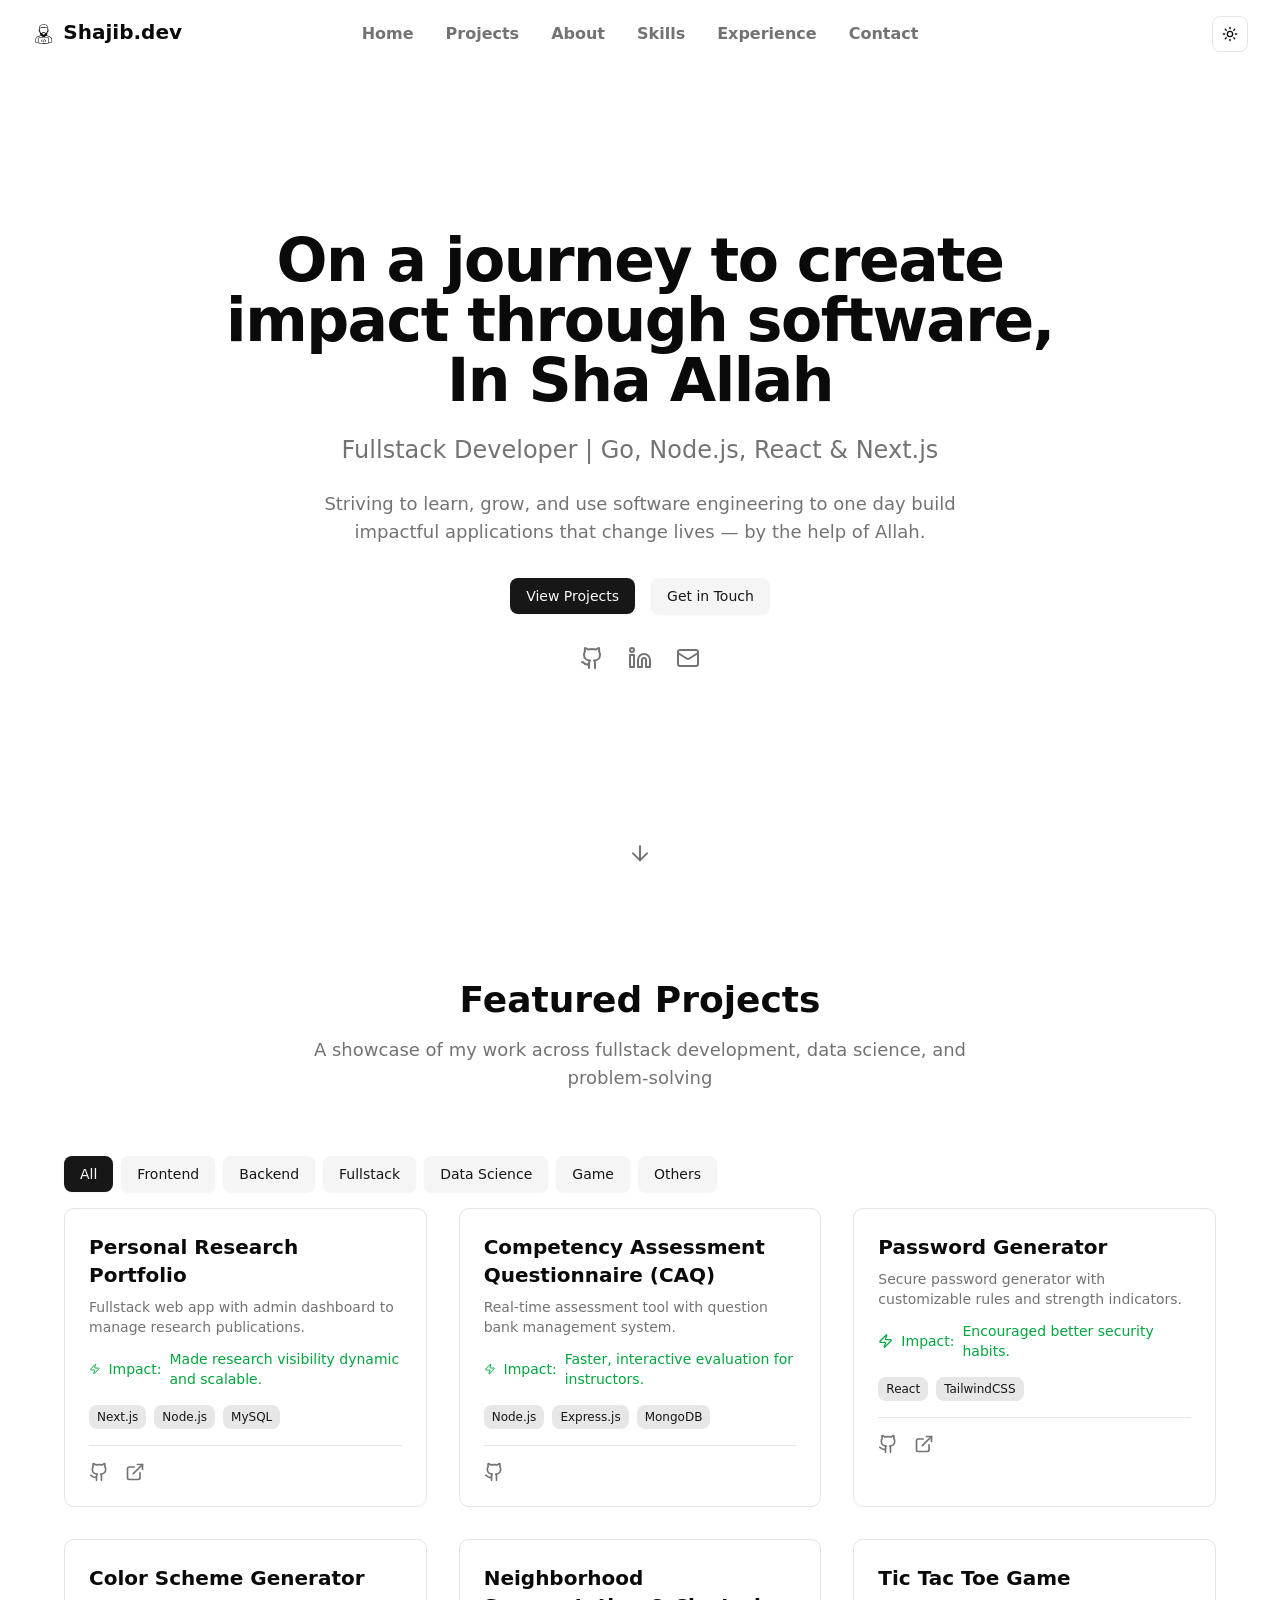
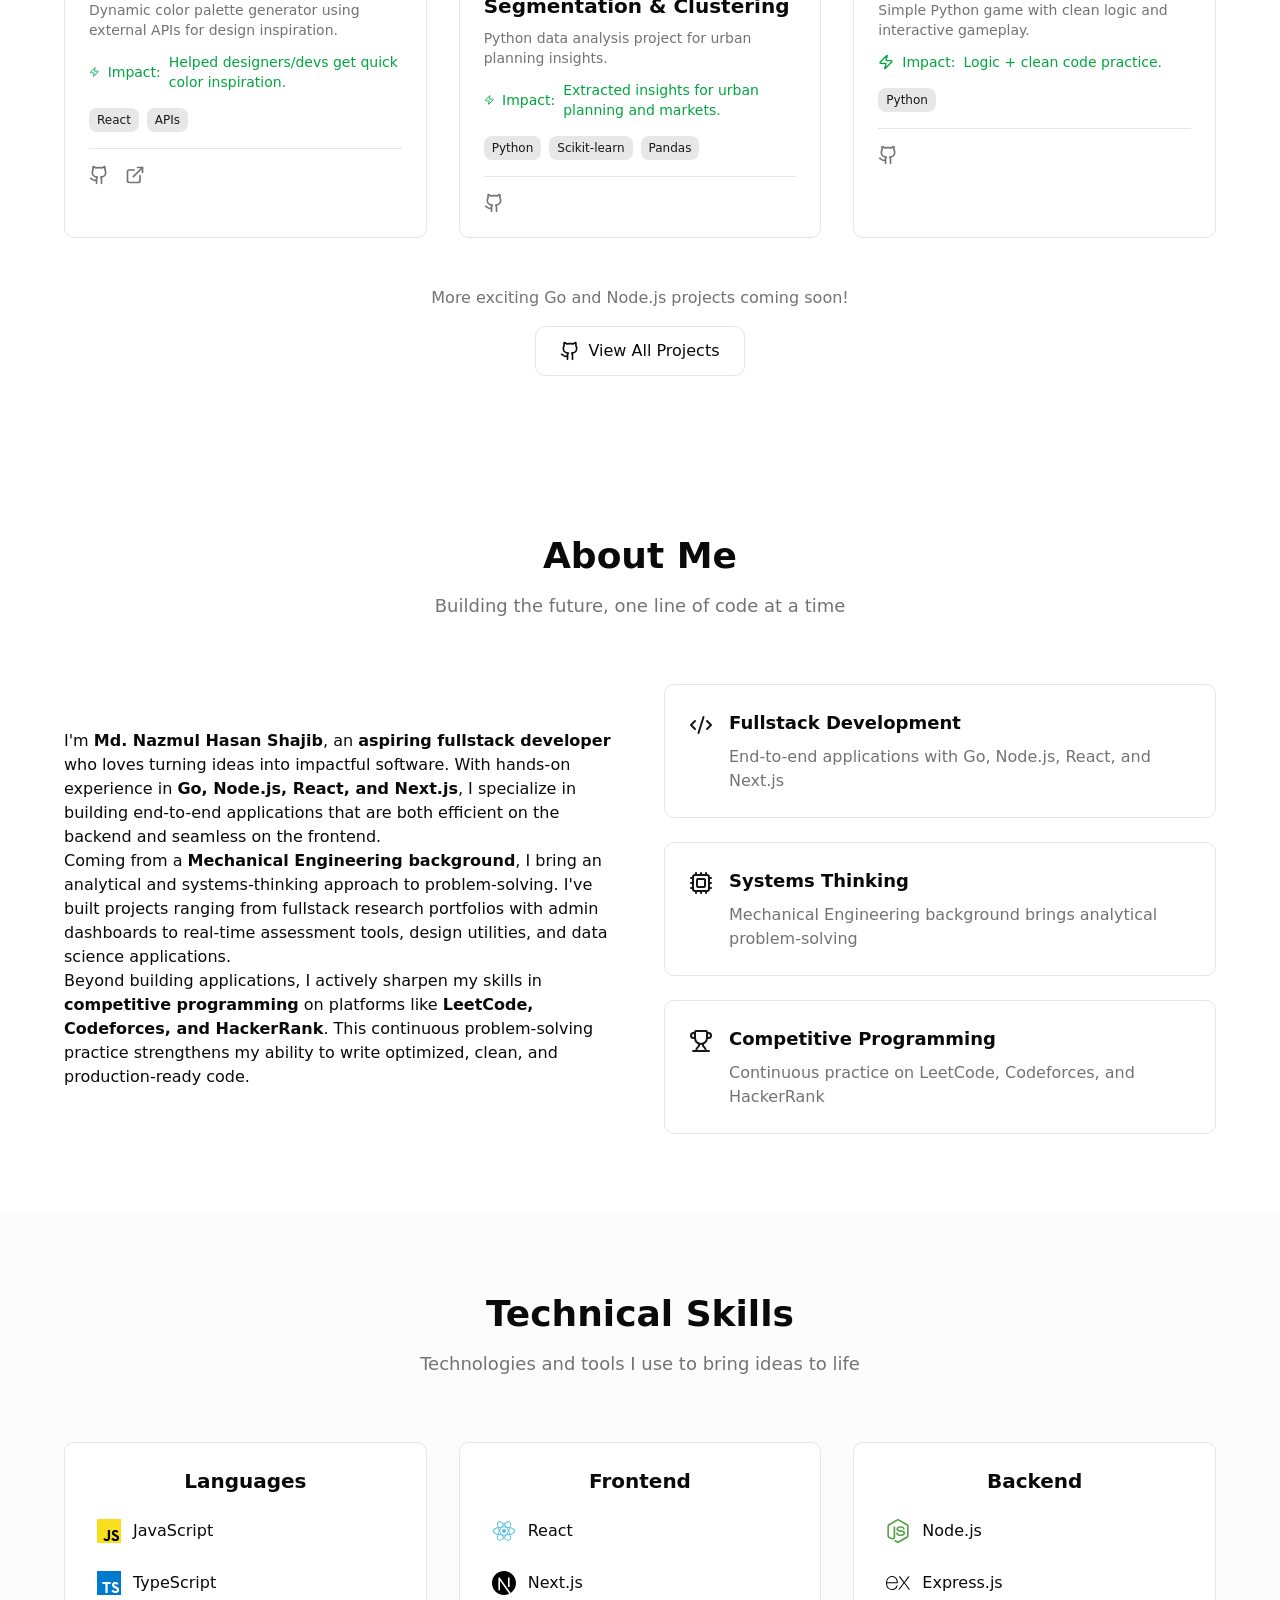
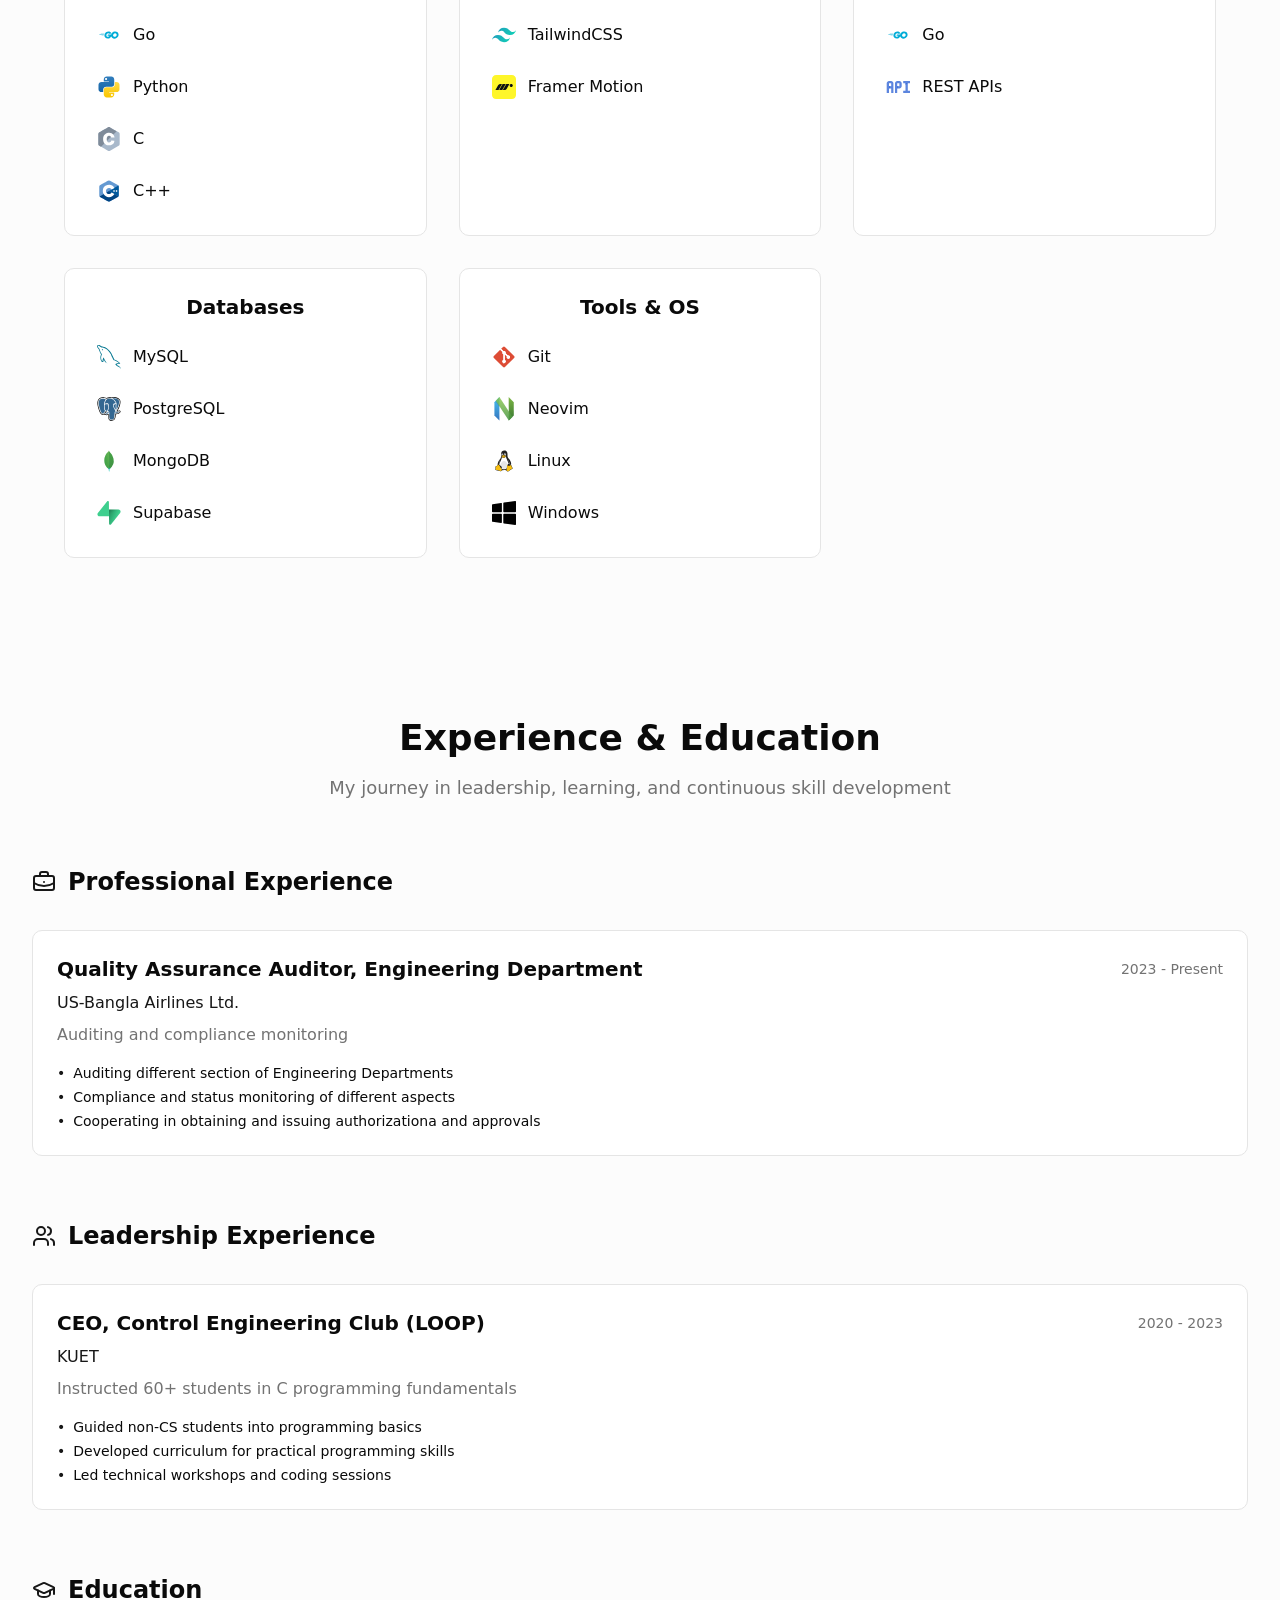
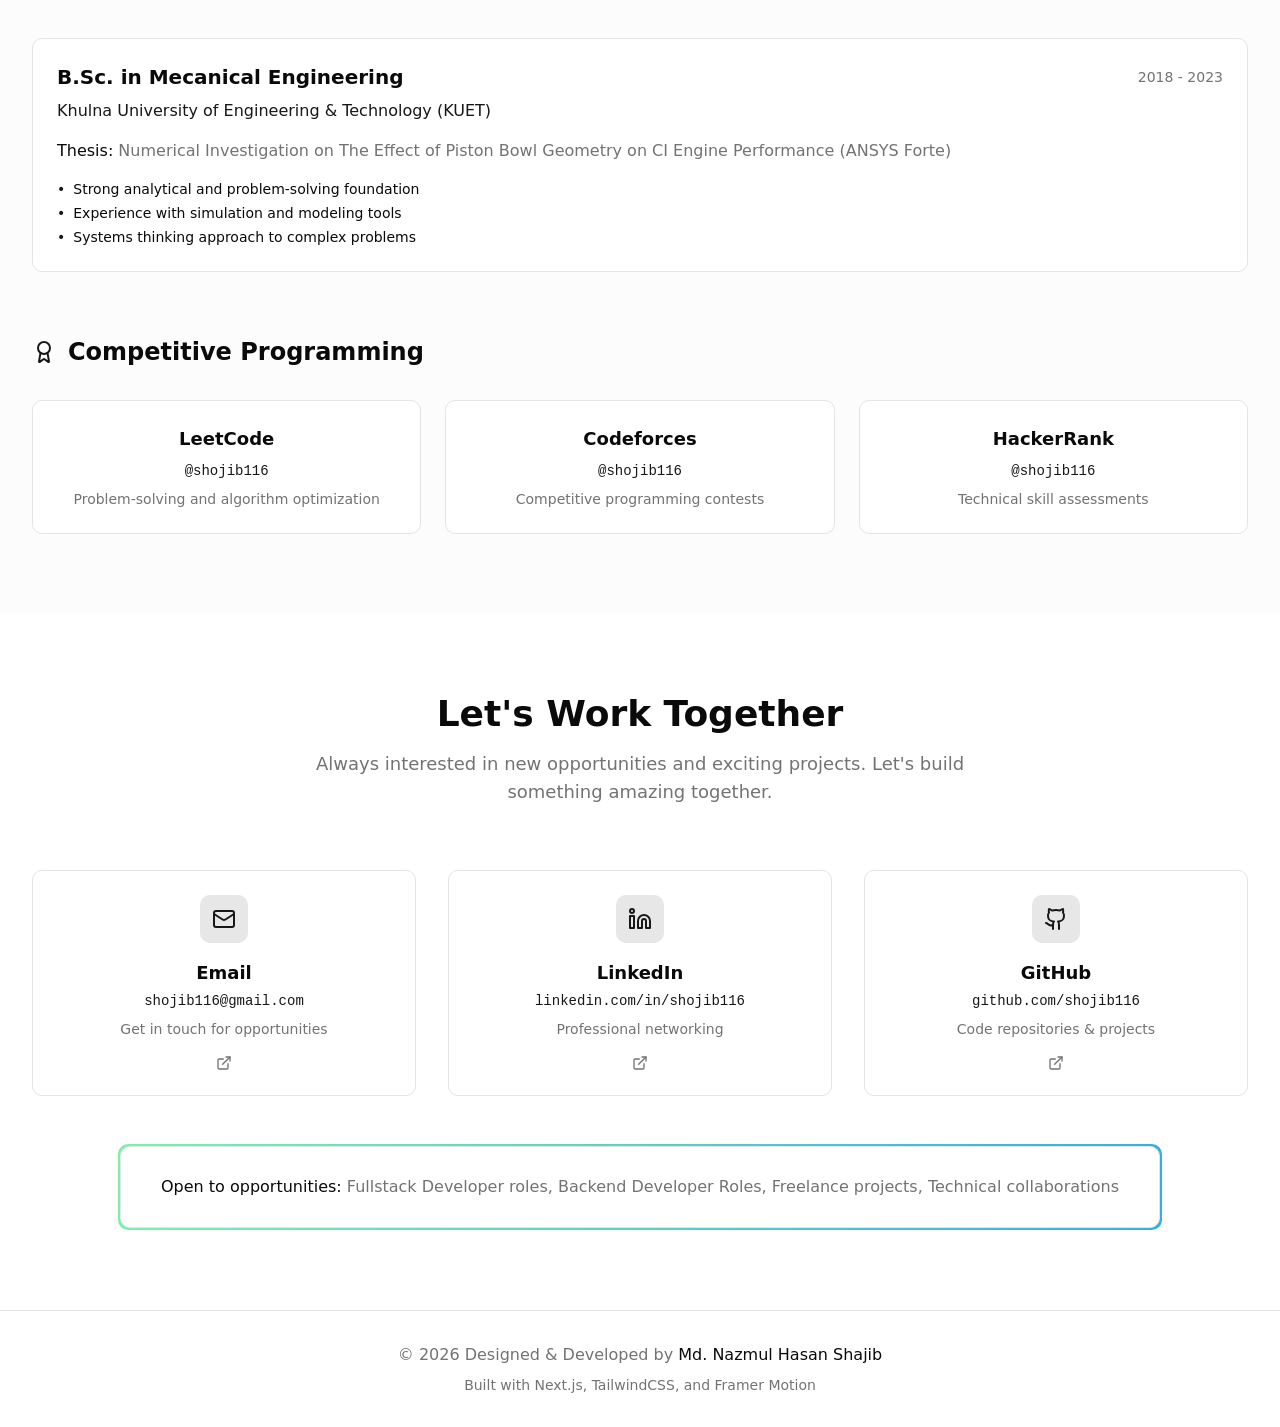
==== commit c2779735: "deploy: 2d2a887e577f6c084fedf250b273dac9c46915bf" ====
--- a/index.html
+++ b/index.html
@@ -1 +1 @@
-<!DOCTYPE html><!--1hZB7xQfOpd6mbUS0Xqw0--><html lang="en"><head><meta charSet="utf-8"/><meta name="viewport" content="width=device-width, initial-scale=1"/><link rel="preload" href="/_next/static/media/83afe278b6a6bb3c-s.p.3a6ba036.woff2" as="font" crossorigin="" type="font/woff2"/><link rel="stylesheet" href="/_next/static/chunks/0577c2eb44dd0d39.css" data-precedence="next"/><link rel="preload" as="script" fetchPriority="low" href="/_next/static/chunks/6be2cc5cef928ca2.js"/><script src="/_next/static/chunks/0b2c2b6c27740afe.js" async=""></script><script src="/_next/static/chunks/1c33af3d5f7c9746.js" async=""></script><script src="/_next/static/chunks/turbopack-9c0b0da4d6489777.js" async=""></script><script src="/_next/static/chunks/02bc85e068b8cc5c.js" async=""></script><script src="/_next/static/chunks/15e99dc73fdd6b00.js" async=""></script><script src="/_next/static/chunks/60f51d9b5cb48cab.js" async=""></script><script src="/_next/static/chunks/dca172317619ea1c.js" async=""></script><meta name="next-size-adjust" content=""/><title>Md. Nazmul Hasan Shajib - Fullstack Developer</title><meta name="description" content="Servant of ALLAH with a vision for making an impact. Fullstack Developer specializing in Go, Node.js, React, and Next.js."/><meta name="author" content="Md. Nazmul Hasan Shajib"/><meta name="keywords" content="fullstack developer,Go,Node.js,React,Next.js,competitive programming"/><link rel="icon" href="/favicon.ico?favicon.8d0e359c.ico" sizes="256x256" type="image/x-icon"/><script src="/_next/static/chunks/a6dad97d9634a72d.js" noModule=""></script></head><body class="inter_fe8b9d92-module__LINzvG__variable antialiased bg-background"><div hidden=""><!--$--><!--/$--></div><header><nav class="fixed top-0 w-full z-50 transition-all duration-300 bg-transparent" style="transform:translateY(-100px)"><div class="max-w-7xl mx-auto px-4 sm:px-6 lg:px-8"><div class="grid grid-cols-2 lg:grid-cols-[9.375rem_1fr_9.375rem] items-center py-4"><div class="text-xl text-left font-bold text-foreground cursor-pointer flex gap-2"><svg aria-hidden="true" focusable="false" xmlns="http://www.w3.org/2000/svg" width="1024" height="1024" viewBox="0 0 1024 1024" class="w-8 h-8 fill-inherit"><path d="M 485 80.011 C 448.094 83.856, 412.590 96.017, 385.425 114.117 C 371.318 123.516, 352.961 141.660, 344.114 154.947 C 329.591 176.759, 320.995 200.191, 316.398 230.500 C 314.355 243.965, 314.079 279.438, 315.918 291.997 C 317.056 299.767, 317.016 300.580, 315.442 301.497 C 299.323 310.887, 292.955 322.736, 293.031 343.197 C 293.114 365.446, 298.478 385.053, 310.148 405.760 C 315.172 414.674, 326.233 426.322, 333.089 429.919 L 337.679 432.326 338.833 446.528 C 341.468 478.943, 349.235 510.414, 360.656 534.956 C 365.786 545.982, 369.180 551.571, 377.275 562.333 C 380.516 566.641, 383.017 570.265, 382.834 570.387 C 382.650 570.508, 376.425 572.326, 369 574.426 C 345.635 581.035, 303.890 593.698, 289.416 598.566 C 208.842 625.666, 174.726 654.259, 156.578 709.896 C 145.889 742.666, 135.851 811.510, 137.352 841.764 C 138.699 868.943, 149.173 885.137, 170.649 893.248 C 176.396 895.419, 177.512 895.463, 233.696 895.774 L 290.891 896.091 291.496 900.796 C 294.316 922.709, 301.737 935.272, 316.186 942.594 C 327.278 948.215, 318.386 947.970, 511.500 947.970 C 706.371 947.970, 695.531 948.294, 707.790 942.106 C 721.500 935.185, 728.976 923.529, 731.389 905.316 L 732.557 896.500 789.528 895.950 C 832.217 895.538, 847.503 895.075, 850.500 894.103 C 868.928 888.126, 881.694 873.732, 885.622 854.500 C 891.103 827.662, 879.373 739.481, 865.459 702.915 C 845.925 651.586, 811.752 624.615, 731.880 597.490 C 713.132 591.123, 646.124 571, 643.670 571 C 641.296 571, 641.488 570.514, 646.362 564.174 C 667.197 537.073, 678.333 506.492, 683.989 460.843 C 685.095 451.918, 686 442.018, 686 438.845 L 686 433.075 691.870 429.088 C 713.837 414.171, 729.332 379.286, 729.441 344.500 C 729.476 333.407, 729.139 330.502, 727.142 324.698 C 723.814 315.024, 717.844 307.894, 708.540 302.483 C 706.942 301.553, 706.889 300.692, 707.927 292.483 C 709.862 277.185, 710.383 253.465, 709.068 240.500 C 702.452 175.243, 670.561 127.841, 615.500 101.418 C 594.283 91.237, 577.085 86.022, 551.322 81.956 C 536.639 79.639, 499.126 78.539, 485 80.011 M 480.775 106.532 C 436.974 112.504, 405.913 125.815, 381.649 149.012 C 360.128 169.586, 347.237 195.528, 340.931 230.952 C 339.908 236.701, 339.272 241.605, 339.517 241.850 C 339.762 242.095, 343.549 240.656, 347.932 238.653 C 359.553 233.340, 382.835 225.622, 400.974 221.068 C 468.578 204.094, 535.464 202.560, 604 216.409 C 631.988 222.064, 664.580 232.205, 680.210 240.121 C 684.902 242.497, 684.805 242.518, 684.285 239.250 C 680.113 213.035, 673.285 193.155, 662.120 174.721 C 639.630 137.586, 597.778 113.898, 541.659 106.542 C 527.239 104.652, 494.606 104.646, 480.775 106.532 M 484 232.680 C 443.723 234.951, 392.989 246.241, 360.059 260.261 C 351.008 264.115, 340.795 269.846, 339.736 271.667 C 338.485 273.816, 343.208 308.867, 348.008 333.063 C 360.458 395.818, 381.854 448.315, 405.243 473.492 L 411.639 480.377 423.069 468.864 C 440.916 450.887, 456.898 442.543, 483.500 437.315 C 497.249 434.612, 527.034 434.880, 540.734 437.828 C 568.994 443.911, 588.567 455.003, 606.771 475.250 C 609.119 477.863, 611.231 480, 611.464 480 C 611.697 480, 614.275 477.483, 617.193 474.407 C 644.713 445.402, 665.980 389.376, 679.492 310.293 C 683.415 287.333, 685.058 271.775, 683.729 270.174 C 678.276 263.603, 629.040 246.994, 594.500 240.074 C 561.283 233.419, 519.950 230.653, 484 232.680 M 701.053 330.500 C 700.390 333.800, 698.503 342.575, 696.858 350 C 695.214 357.425, 692.360 370.925, 690.517 380 C 688.674 389.075, 686.873 397.850, 686.515 399.500 C 685.884 402.404, 685.916 402.436, 687.515 400.500 C 690.534 396.843, 697.726 381.611, 700.328 373.365 C 701.740 368.890, 703.425 361.250, 704.072 356.386 C 705.321 347, 704.872 331.166, 703.238 327 C 702.349 324.732, 702.146 325.057, 701.053 330.500 M 319.977 328.500 C 319.256 330.150, 318.480 336.450, 318.251 342.500 C 317.757 355.593, 319.916 367.043, 325.520 381.050 C 330.953 394.629, 338.532 406.796, 335.923 397.750 C 335.407 395.962, 333.658 387.750, 332.035 379.500 C 330.412 371.250, 328.166 360.634, 327.042 355.909 C 325.919 351.184, 324.165 342.409, 323.143 336.409 C 321.358 325.920, 321.236 325.615, 319.977 328.500 M 494.500 472.400 C 479.308 474.955, 468.539 479.558, 460.711 486.843 C 455.177 491.993, 452.055 497.743, 452.022 502.849 C 451.948 514.111, 465.964 525.563, 486 530.611 C 492.112 532.150, 497.016 532.487, 512.500 532.430 C 530.173 532.366, 532.115 532.173, 540.307 529.668 C 555.786 524.936, 564.959 518.847, 568.912 510.682 C 576.357 495.303, 561.456 479.192, 534.500 473.474 C 524.348 471.321, 504.143 470.778, 494.500 472.400 M 384.500 595.115 C 268.683 628.770, 236.335 642.222, 209.864 667.741 C 194.955 682.113, 186.774 696.144, 179.102 720.500 C 170.574 747.571, 161 808.888, 161 836.430 C 161 852.744, 165.953 863.210, 175.876 867.863 L 181.500 870.500 235.349 870.791 L 289.199 871.082 288.596 866.291 C 288.036 861.839, 286.135 842.482, 281.006 789 C 279.872 777.175, 277.605 753.912, 275.969 737.303 C 273.576 713.024, 273.181 705.780, 273.952 700.336 C 275.219 691.391, 280.723 680.269, 286.278 675.430 C 291.555 670.832, 300.849 666.356, 307.891 665.021 C 315.106 663.652, 707.087 663.619, 715.500 664.986 C 729.064 667.190, 741.326 676.127, 746.703 687.727 C 751.708 698.524, 751.687 699.339, 744.527 773.527 C 740.918 810.912, 737.527 846.225, 736.991 852 C 736.455 857.775, 735.757 864.427, 735.442 866.783 L 734.867 871.066 788.756 870.783 L 842.645 870.500 848.534 867.487 C 855.710 863.816, 859.333 858.971, 861.611 850 C 864.644 838.059, 862.170 803.700, 855.448 764.387 C 843.349 693.630, 824.163 664.721, 772.988 640.139 C 747.346 627.822, 710.432 615.276, 643.278 596.054 L 622.057 589.980 609.278 602.783 C 591.320 620.777, 574.115 631.838, 552.437 639.326 C 503.323 656.292, 446.736 640.269, 410.223 599.056 C 406.054 594.350, 402.385 590.427, 402.071 590.337 C 401.757 590.248, 393.850 592.398, 384.500 595.115 M 309.500 689.502 C 307.300 690.280, 304.065 692.474, 302.310 694.378 C 296.621 700.552, 296.573 701.827, 300.499 743.186 C 311.268 856.664, 315.805 900.035, 317.494 905.645 C 319.283 911.590, 323.210 916.534, 328.308 919.259 L 332.500 921.500 510.353 921.761 C 632.533 921.940, 689.430 921.692, 692.116 920.969 C 696.913 919.677, 702.484 914.932, 705.004 909.992 C 707.689 904.729, 708.480 898.957, 713.492 848 C 723.233 748.976, 725.999 718.555, 725.978 710.696 C 725.943 697.786, 722.209 691.808, 712.500 689.119 C 709.634 688.325, 652.526 688.022, 511 688.049 C 343.382 688.082, 312.895 688.302, 309.500 689.502 M 532 734.295 C 529.385 735.195, 527.930 736.638, 526.245 740 C 525.005 742.475, 514.041 771.950, 501.880 805.500 C 477.270 873.400, 477.108 874.023, 482.766 879.081 C 487.449 883.267, 492.810 883.147, 497.486 878.750 C 500.611 875.812, 503.201 869.278, 524.471 810.674 C 537.412 775.020, 548 745.004, 548 743.971 C 548 736.590, 539.778 731.618, 532 734.295 M 428.276 777.605 C 415.986 790.197, 405.007 802.246, 403.878 804.380 C 399.920 811.865, 400.602 812.928, 425.328 837.825 C 437.523 850.104, 448.715 860.791, 450.200 861.575 C 456.417 864.856, 463.498 862.082, 466.051 855.365 C 468.195 849.726, 466.566 847.326, 447.479 828 L 429.208 809.500 447.102 790.649 C 467.963 768.671, 469.424 765.827, 463.605 758.530 C 461.810 756.278, 460.351 755.644, 456.003 755.226 L 450.621 754.709 428.276 777.605 M 561.500 756.161 C 555.776 759.308, 554.331 766.222, 558.250 771.702 C 559.487 773.432, 567.813 782.504, 576.750 791.860 C 585.688 801.217, 593 809.044, 593 809.252 C 593 809.461, 585.167 817.419, 575.592 826.937 C 566.018 836.454, 557.405 845.690, 556.451 847.461 C 554.224 851.596, 555.110 856.816, 558.596 860.090 C 560.634 862.005, 562.240 862.500, 566.410 862.500 L 571.659 862.500 595.303 839.596 C 619.954 815.716, 621.868 813.228, 620.474 806.882 C 619.979 804.628, 613.483 797.264, 596.887 780.146 C 584.290 767.152, 573.199 756.210, 572.241 755.830 C 569.545 754.762, 563.717 754.941, 561.500 756.161" stroke="none" fill="currentColor" fill-rule="evenodd"></path></svg><span class="hidden lg:block">Shajib.dev</span></div><div class="hidden lg:flex items-center mx-auto space-x-8"><button class="text-muted-foreground hover:text-foreground font-bold transition-colors" tabindex="0">Home</button><button class="text-muted-foreground hover:text-foreground font-bold transition-colors" tabindex="0">Projects</button><button class="text-muted-foreground hover:text-foreground font-bold transition-colors" tabindex="0">About</button><button class="text-muted-foreground hover:text-foreground font-bold transition-colors" tabindex="0">Skills</button><button class="text-muted-foreground hover:text-foreground font-bold transition-colors" tabindex="0">Experience</button><button class="text-muted-foreground hover:text-foreground font-bold transition-colors" tabindex="0">Contact</button></div><div><div class="w-9 h-9 rounded-md border border-input bg-background"></div><div class="lg:hidden float-right"><div tabindex="0"><button type="button" aria-haspopup="dialog" aria-expanded="false" aria-controls="radix-_R_1ejb_" data-state="closed" data-slot="popover-trigger"><div><svg xmlns="http://www.w3.org/2000/svg" width="24" height="24" viewBox="0 0 24 24" fill="none" stroke="currentColor" stroke-width="2" stroke-linecap="round" stroke-linejoin="round" class="lucide lucide-menu h-6 w-6 text-foreground" aria-hidden="true"><path d="M4 12h16"></path><path d="M4 18h16"></path><path d="M4 6h16"></path></svg></div></button></div></div></div></div></div></nav></header><main><section id="home" class="min-h-screen flex items-center justify-center px-4 sm:px-6 lg:px-8"><div class="max-w-7xl mx-auto px-4 sm:px-6 lg:px-8"><div class="max-w-4xl mx-auto text-center"><div class="space-y-6" style="opacity:0;transform:translateY(30px)"><h1 class="text-3xl sm:text-5xl lg:text-6xl font-bold tracking-tight" style="opacity:0;transform:translateY(20px)"><span class="text-foreground">On a journey to create impact through software, In Sha Allah<!-- --> </span></h1><p class="text-xl sm:text-2xl text-muted-foreground max-w-3xl mx-auto" style="opacity:0;transform:translateY(20px)">Fullstack Developer | Go, Node.js, React &amp; Next.js</p><p class="text-lg text-muted-foreground max-w-2xl mx-auto" style="opacity:0;transform:translateY(20px)">Striving to learn, grow, and use software engineering to one day build impactful applications that change lives — by the help of Allah.</p><div class="flex flex-col sm:flex-row gap-4 justify-center items-center mt-8" style="opacity:0;transform:translateY(20px)"><div tabindex="0"><button data-slot="button" class="inline-flex items-center justify-center gap-2 whitespace-nowrap rounded-md text-sm font-medium transition-all disabled:pointer-events-none disabled:opacity-50 [&amp;_svg]:pointer-events-none [&amp;_svg:not([class*=&#x27;size-&#x27;])]:size-4 shrink-0 [&amp;_svg]:shrink-0 outline-none focus-visible:border-ring focus-visible:ring-ring/50 focus-visible:ring-[3px] aria-invalid:ring-destructive/20 dark:aria-invalid:ring-destructive/40 aria-invalid:border-destructive bg-primary text-primary-foreground shadow-xs hover:bg-primary/90 h-9 px-4 py-2 has-[&gt;svg]:px-3">View Projects</button></div><div tabindex="0"><button data-slot="button" class="inline-flex items-center justify-center gap-2 whitespace-nowrap rounded-md text-sm font-medium transition-all disabled:pointer-events-none disabled:opacity-50 [&amp;_svg]:pointer-events-none [&amp;_svg:not([class*=&#x27;size-&#x27;])]:size-4 shrink-0 [&amp;_svg]:shrink-0 outline-none focus-visible:border-ring focus-visible:ring-ring/50 focus-visible:ring-[3px] aria-invalid:ring-destructive/20 dark:aria-invalid:ring-destructive/40 aria-invalid:border-destructive bg-secondary text-secondary-foreground shadow-xs hover:bg-secondary/80 h-9 px-4 py-2 has-[&gt;svg]:px-3">Get in Touch</button></div></div><div class="flex justify-center space-x-6 mt-8" style="opacity:0"><a href="https://github.com/shojib116" target="_blank" rel="noopener noreferrer" class="text-muted-foreground hover:text-foreground transition-colors" aria-label="GitHub" tabindex="0"><svg xmlns="http://www.w3.org/2000/svg" width="24" height="24" viewBox="0 0 24 24" fill="none" stroke="currentColor" stroke-width="2" stroke-linecap="round" stroke-linejoin="round" class="lucide lucide-github h-6 w-6" aria-hidden="true"><path d="M15 22v-4a4.8 4.8 0 0 0-1-3.5c3 0 6-2 6-5.5.08-1.25-.27-2.48-1-3.5.28-1.15.28-2.35 0-3.5 0 0-1 0-3 1.5-2.64-.5-5.36-.5-8 0C6 2 5 2 5 2c-.3 1.15-.3 2.35 0 3.5A5.403 5.403 0 0 0 4 9c0 3.5 3 5.5 6 5.5-.39.49-.68 1.05-.85 1.65-.17.6-.22 1.23-.15 1.85v4"></path><path d="M9 18c-4.51 2-5-2-7-2"></path></svg></a><a href="https://linkedin.com/in/shojib116" target="_blank" rel="noopener noreferrer" class="text-muted-foreground hover:text-foreground transition-colors" aria-label="LinkedIn" tabindex="0"><svg xmlns="http://www.w3.org/2000/svg" width="24" height="24" viewBox="0 0 24 24" fill="none" stroke="currentColor" stroke-width="2" stroke-linecap="round" stroke-linejoin="round" class="lucide lucide-linkedin h-6 w-6" aria-hidden="true"><path d="M16 8a6 6 0 0 1 6 6v7h-4v-7a2 2 0 0 0-2-2 2 2 0 0 0-2 2v7h-4v-7a6 6 0 0 1 6-6z"></path><rect width="4" height="12" x="2" y="9"></rect><circle cx="4" cy="4" r="2"></circle></svg></a><a href="mailto:shojib116@gmail.com" target="_blank" rel="noopener noreferrer" class="text-muted-foreground hover:text-foreground transition-colors" aria-label="Email" tabindex="0"><svg xmlns="http://www.w3.org/2000/svg" width="24" height="24" viewBox="0 0 24 24" fill="none" stroke="currentColor" stroke-width="2" stroke-linecap="round" stroke-linejoin="round" class="lucide lucide-mail h-6 w-6" aria-hidden="true"><path d="m22 7-8.991 5.727a2 2 0 0 1-2.009 0L2 7"></path><rect x="2" y="4" width="20" height="16" rx="2"></rect></svg></a></div></div><div class="absolute bottom-8 left-1/2 transform -translate-x-1/2" style="opacity:0"><button class="text-muted-foreground hover:text-foreground transition-colors" aria-label="Scroll to about section"><svg xmlns="http://www.w3.org/2000/svg" width="24" height="24" viewBox="0 0 24 24" fill="none" stroke="currentColor" stroke-width="2" stroke-linecap="round" stroke-linejoin="round" class="lucide lucide-arrow-down h-6 w-6" aria-hidden="true"><path d="M12 5v14"></path><path d="m19 12-7 7-7-7"></path></svg></button></div></div></div></section><section id="projects" class="py-20 px-4 sm:px-6 lg:px-8"><div class="max-w-7xl mx-auto px-4 sm:px-6 lg:px-8"><div class="text-center mb-16" style="opacity:0;transform:translateY(30px)"><h2 class="text-3xl sm:text-4xl font-bold mb-4">Featured Projects</h2><p class="text-muted-foreground text-lg max-w-2xl mx-auto">A showcase of my work across fullstack development, data science, and problem-solving</p></div><div class="mb-4 flex flex-wrap gap-2 "><button data-slot="button" class="inline-flex items-center justify-center gap-2 whitespace-nowrap rounded-md text-sm font-medium transition-all disabled:pointer-events-none disabled:opacity-50 [&amp;_svg]:pointer-events-none [&amp;_svg:not([class*=&#x27;size-&#x27;])]:size-4 shrink-0 [&amp;_svg]:shrink-0 outline-none focus-visible:border-ring focus-visible:ring-ring/50 focus-visible:ring-[3px] aria-invalid:ring-destructive/20 dark:aria-invalid:ring-destructive/40 aria-invalid:border-destructive bg-primary text-primary-foreground shadow-xs hover:bg-primary/90 h-9 px-4 py-2 has-[&gt;svg]:px-3">All</button><button data-slot="button" class="inline-flex items-center justify-center gap-2 whitespace-nowrap rounded-md text-sm font-medium transition-all disabled:pointer-events-none disabled:opacity-50 [&amp;_svg]:pointer-events-none [&amp;_svg:not([class*=&#x27;size-&#x27;])]:size-4 shrink-0 [&amp;_svg]:shrink-0 outline-none focus-visible:border-ring focus-visible:ring-ring/50 focus-visible:ring-[3px] aria-invalid:ring-destructive/20 dark:aria-invalid:ring-destructive/40 aria-invalid:border-destructive bg-secondary text-secondary-foreground shadow-xs hover:bg-secondary/80 h-9 px-4 py-2 has-[&gt;svg]:px-3">Frontend</button><button data-slot="button" class="inline-flex items-center justify-center gap-2 whitespace-nowrap rounded-md text-sm font-medium transition-all disabled:pointer-events-none disabled:opacity-50 [&amp;_svg]:pointer-events-none [&amp;_svg:not([class*=&#x27;size-&#x27;])]:size-4 shrink-0 [&amp;_svg]:shrink-0 outline-none focus-visible:border-ring focus-visible:ring-ring/50 focus-visible:ring-[3px] aria-invalid:ring-destructive/20 dark:aria-invalid:ring-destructive/40 aria-invalid:border-destructive bg-secondary text-secondary-foreground shadow-xs hover:bg-secondary/80 h-9 px-4 py-2 has-[&gt;svg]:px-3">Backend</button><button data-slot="button" class="inline-flex items-center justify-center gap-2 whitespace-nowrap rounded-md text-sm font-medium transition-all disabled:pointer-events-none disabled:opacity-50 [&amp;_svg]:pointer-events-none [&amp;_svg:not([class*=&#x27;size-&#x27;])]:size-4 shrink-0 [&amp;_svg]:shrink-0 outline-none focus-visible:border-ring focus-visible:ring-ring/50 focus-visible:ring-[3px] aria-invalid:ring-destructive/20 dark:aria-invalid:ring-destructive/40 aria-invalid:border-destructive bg-secondary text-secondary-foreground shadow-xs hover:bg-secondary/80 h-9 px-4 py-2 has-[&gt;svg]:px-3">Fullstack</button><button data-slot="button" class="inline-flex items-center justify-center gap-2 whitespace-nowrap rounded-md text-sm font-medium transition-all disabled:pointer-events-none disabled:opacity-50 [&amp;_svg]:pointer-events-none [&amp;_svg:not([class*=&#x27;size-&#x27;])]:size-4 shrink-0 [&amp;_svg]:shrink-0 outline-none focus-visible:border-ring focus-visible:ring-ring/50 focus-visible:ring-[3px] aria-invalid:ring-destructive/20 dark:aria-invalid:ring-destructive/40 aria-invalid:border-destructive bg-secondary text-secondary-foreground shadow-xs hover:bg-secondary/80 h-9 px-4 py-2 has-[&gt;svg]:px-3">Data Science</button><button data-slot="button" class="inline-flex items-center justify-center gap-2 whitespace-nowrap rounded-md text-sm font-medium transition-all disabled:pointer-events-none disabled:opacity-50 [&amp;_svg]:pointer-events-none [&amp;_svg:not([class*=&#x27;size-&#x27;])]:size-4 shrink-0 [&amp;_svg]:shrink-0 outline-none focus-visible:border-ring focus-visible:ring-ring/50 focus-visible:ring-[3px] aria-invalid:ring-destructive/20 dark:aria-invalid:ring-destructive/40 aria-invalid:border-destructive bg-secondary text-secondary-foreground shadow-xs hover:bg-secondary/80 h-9 px-4 py-2 has-[&gt;svg]:px-3">Game</button><button data-slot="button" class="inline-flex items-center justify-center gap-2 whitespace-nowrap rounded-md text-sm font-medium transition-all disabled:pointer-events-none disabled:opacity-50 [&amp;_svg]:pointer-events-none [&amp;_svg:not([class*=&#x27;size-&#x27;])]:size-4 shrink-0 [&amp;_svg]:shrink-0 outline-none focus-visible:border-ring focus-visible:ring-ring/50 focus-visible:ring-[3px] aria-invalid:ring-destructive/20 dark:aria-invalid:ring-destructive/40 aria-invalid:border-destructive bg-secondary text-secondary-foreground shadow-xs hover:bg-secondary/80 h-9 px-4 py-2 has-[&gt;svg]:px-3">Others</button></div><div class="grid md:grid-cols-2 lg:grid-cols-3 gap-8"><div class="bg-card rounded-lg p-6 border border-border hover:shadow-lg transition-all group"><div class="space-y-4"><div><h3 class="text-xl font-semibold mb-2 group-hover:text-primary transition-colors">Personal Research Portfolio</h3><p class="text-muted-foreground text-sm mb-3">Fullstack web app with admin dashboard to manage research publications.</p><div class="flex items-center space-x-2 text-sm text-green-600 dark:text-green-400"><svg xmlns="http://www.w3.org/2000/svg" width="24" height="24" viewBox="0 0 24 24" fill="none" stroke="currentColor" stroke-width="2" stroke-linecap="round" stroke-linejoin="round" class="lucide lucide-zap h-4 w-4" aria-hidden="true"><path d="M4 14a1 1 0 0 1-.78-1.63l9.9-10.2a.5.5 0 0 1 .86.46l-1.92 6.02A1 1 0 0 0 13 10h7a1 1 0 0 1 .78 1.63l-9.9 10.2a.5.5 0 0 1-.86-.46l1.92-6.02A1 1 0 0 0 11 14z"></path></svg><span class="font-medium">Impact:</span><span>Made research visibility dynamic and scalable.</span></div></div><div class="flex flex-wrap gap-2"><span class="px-2 py-1 bg-primary/10 text-primary rounded-md text-xs font-medium">Next.js</span><span class="px-2 py-1 bg-primary/10 text-primary rounded-md text-xs font-medium">Node.js</span><span class="px-2 py-1 bg-primary/10 text-primary rounded-md text-xs font-medium">MySQL</span></div><div class="flex items-center justify-between pt-4 border-t border-border"><div class="flex space-x-4"><a href="#" target="_blank" rel="noopener noreferrer" class="text-muted-foreground hover:text-foreground transition-colors" tabindex="0"><svg xmlns="http://www.w3.org/2000/svg" width="24" height="24" viewBox="0 0 24 24" fill="none" stroke="currentColor" stroke-width="2" stroke-linecap="round" stroke-linejoin="round" class="lucide lucide-github h-5 w-5" aria-hidden="true"><path d="M15 22v-4a4.8 4.8 0 0 0-1-3.5c3 0 6-2 6-5.5.08-1.25-.27-2.48-1-3.5.28-1.15.28-2.35 0-3.5 0 0-1 0-3 1.5-2.64-.5-5.36-.5-8 0C6 2 5 2 5 2c-.3 1.15-.3 2.35 0 3.5A5.403 5.403 0 0 0 4 9c0 3.5 3 5.5 6 5.5-.39.49-.68 1.05-.85 1.65-.17.6-.22 1.23-.15 1.85v4"></path><path d="M9 18c-4.51 2-5-2-7-2"></path></svg></a><a href="#" target="_blank" rel="noopener noreferrer" class="text-muted-foreground hover:text-foreground transition-colors" tabindex="0"><svg xmlns="http://www.w3.org/2000/svg" width="24" height="24" viewBox="0 0 24 24" fill="none" stroke="currentColor" stroke-width="2" stroke-linecap="round" stroke-linejoin="round" class="lucide lucide-external-link h-5 w-5" aria-hidden="true"><path d="M15 3h6v6"></path><path d="M10 14 21 3"></path><path d="M18 13v6a2 2 0 0 1-2 2H5a2 2 0 0 1-2-2V8a2 2 0 0 1 2-2h6"></path></svg></a></div></div></div></div><div class="bg-card rounded-lg p-6 border border-border hover:shadow-lg transition-all group"><div class="space-y-4"><div><h3 class="text-xl font-semibold mb-2 group-hover:text-primary transition-colors">Competency Assessment Questionnaire (CAQ)</h3><p class="text-muted-foreground text-sm mb-3">Real-time assessment tool with question bank management system.</p><div class="flex items-center space-x-2 text-sm text-green-600 dark:text-green-400"><svg xmlns="http://www.w3.org/2000/svg" width="24" height="24" viewBox="0 0 24 24" fill="none" stroke="currentColor" stroke-width="2" stroke-linecap="round" stroke-linejoin="round" class="lucide lucide-zap h-4 w-4" aria-hidden="true"><path d="M4 14a1 1 0 0 1-.78-1.63l9.9-10.2a.5.5 0 0 1 .86.46l-1.92 6.02A1 1 0 0 0 13 10h7a1 1 0 0 1 .78 1.63l-9.9 10.2a.5.5 0 0 1-.86-.46l1.92-6.02A1 1 0 0 0 11 14z"></path></svg><span class="font-medium">Impact:</span><span>Faster, interactive evaluation for instructors.</span></div></div><div class="flex flex-wrap gap-2"><span class="px-2 py-1 bg-primary/10 text-primary rounded-md text-xs font-medium">Node.js</span><span class="px-2 py-1 bg-primary/10 text-primary rounded-md text-xs font-medium">Express.js</span><span class="px-2 py-1 bg-primary/10 text-primary rounded-md text-xs font-medium">MongoDB</span></div><div class="flex items-center justify-between pt-4 border-t border-border"><div class="flex space-x-4"><a href="#" target="_blank" rel="noopener noreferrer" class="text-muted-foreground hover:text-foreground transition-colors" tabindex="0"><svg xmlns="http://www.w3.org/2000/svg" width="24" height="24" viewBox="0 0 24 24" fill="none" stroke="currentColor" stroke-width="2" stroke-linecap="round" stroke-linejoin="round" class="lucide lucide-github h-5 w-5" aria-hidden="true"><path d="M15 22v-4a4.8 4.8 0 0 0-1-3.5c3 0 6-2 6-5.5.08-1.25-.27-2.48-1-3.5.28-1.15.28-2.35 0-3.5 0 0-1 0-3 1.5-2.64-.5-5.36-.5-8 0C6 2 5 2 5 2c-.3 1.15-.3 2.35 0 3.5A5.403 5.403 0 0 0 4 9c0 3.5 3 5.5 6 5.5-.39.49-.68 1.05-.85 1.65-.17.6-.22 1.23-.15 1.85v4"></path><path d="M9 18c-4.51 2-5-2-7-2"></path></svg></a></div></div></div></div><div class="bg-card rounded-lg p-6 border border-border hover:shadow-lg transition-all group"><div class="space-y-4"><div><h3 class="text-xl font-semibold mb-2 group-hover:text-primary transition-colors">Password Generator</h3><p class="text-muted-foreground text-sm mb-3">Secure password generator with customizable rules and strength indicators.</p><div class="flex items-center space-x-2 text-sm text-green-600 dark:text-green-400"><svg xmlns="http://www.w3.org/2000/svg" width="24" height="24" viewBox="0 0 24 24" fill="none" stroke="currentColor" stroke-width="2" stroke-linecap="round" stroke-linejoin="round" class="lucide lucide-zap h-4 w-4" aria-hidden="true"><path d="M4 14a1 1 0 0 1-.78-1.63l9.9-10.2a.5.5 0 0 1 .86.46l-1.92 6.02A1 1 0 0 0 13 10h7a1 1 0 0 1 .78 1.63l-9.9 10.2a.5.5 0 0 1-.86-.46l1.92-6.02A1 1 0 0 0 11 14z"></path></svg><span class="font-medium">Impact:</span><span>Encouraged better security habits.</span></div></div><div class="flex flex-wrap gap-2"><span class="px-2 py-1 bg-primary/10 text-primary rounded-md text-xs font-medium">React</span><span class="px-2 py-1 bg-primary/10 text-primary rounded-md text-xs font-medium">TailwindCSS</span></div><div class="flex items-center justify-between pt-4 border-t border-border"><div class="flex space-x-4"><a href="#" target="_blank" rel="noopener noreferrer" class="text-muted-foreground hover:text-foreground transition-colors" tabindex="0"><svg xmlns="http://www.w3.org/2000/svg" width="24" height="24" viewBox="0 0 24 24" fill="none" stroke="currentColor" stroke-width="2" stroke-linecap="round" stroke-linejoin="round" class="lucide lucide-github h-5 w-5" aria-hidden="true"><path d="M15 22v-4a4.8 4.8 0 0 0-1-3.5c3 0 6-2 6-5.5.08-1.25-.27-2.48-1-3.5.28-1.15.28-2.35 0-3.5 0 0-1 0-3 1.5-2.64-.5-5.36-.5-8 0C6 2 5 2 5 2c-.3 1.15-.3 2.35 0 3.5A5.403 5.403 0 0 0 4 9c0 3.5 3 5.5 6 5.5-.39.49-.68 1.05-.85 1.65-.17.6-.22 1.23-.15 1.85v4"></path><path d="M9 18c-4.51 2-5-2-7-2"></path></svg></a><a href="#" target="_blank" rel="noopener noreferrer" class="text-muted-foreground hover:text-foreground transition-colors" tabindex="0"><svg xmlns="http://www.w3.org/2000/svg" width="24" height="24" viewBox="0 0 24 24" fill="none" stroke="currentColor" stroke-width="2" stroke-linecap="round" stroke-linejoin="round" class="lucide lucide-external-link h-5 w-5" aria-hidden="true"><path d="M15 3h6v6"></path><path d="M10 14 21 3"></path><path d="M18 13v6a2 2 0 0 1-2 2H5a2 2 0 0 1-2-2V8a2 2 0 0 1 2-2h6"></path></svg></a></div></div></div></div><div class="bg-card rounded-lg p-6 border border-border hover:shadow-lg transition-all group"><div class="space-y-4"><div><h3 class="text-xl font-semibold mb-2 group-hover:text-primary transition-colors">Color Scheme Generator</h3><p class="text-muted-foreground text-sm mb-3">Dynamic color palette generator using external APIs for design inspiration.</p><div class="flex items-center space-x-2 text-sm text-green-600 dark:text-green-400"><svg xmlns="http://www.w3.org/2000/svg" width="24" height="24" viewBox="0 0 24 24" fill="none" stroke="currentColor" stroke-width="2" stroke-linecap="round" stroke-linejoin="round" class="lucide lucide-zap h-4 w-4" aria-hidden="true"><path d="M4 14a1 1 0 0 1-.78-1.63l9.9-10.2a.5.5 0 0 1 .86.46l-1.92 6.02A1 1 0 0 0 13 10h7a1 1 0 0 1 .78 1.63l-9.9 10.2a.5.5 0 0 1-.86-.46l1.92-6.02A1 1 0 0 0 11 14z"></path></svg><span class="font-medium">Impact:</span><span>Helped designers/devs get quick color inspiration.</span></div></div><div class="flex flex-wrap gap-2"><span class="px-2 py-1 bg-primary/10 text-primary rounded-md text-xs font-medium">React</span><span class="px-2 py-1 bg-primary/10 text-primary rounded-md text-xs font-medium">APIs</span></div><div class="flex items-center justify-between pt-4 border-t border-border"><div class="flex space-x-4"><a href="#" target="_blank" rel="noopener noreferrer" class="text-muted-foreground hover:text-foreground transition-colors" tabindex="0"><svg xmlns="http://www.w3.org/2000/svg" width="24" height="24" viewBox="0 0 24 24" fill="none" stroke="currentColor" stroke-width="2" stroke-linecap="round" stroke-linejoin="round" class="lucide lucide-github h-5 w-5" aria-hidden="true"><path d="M15 22v-4a4.8 4.8 0 0 0-1-3.5c3 0 6-2 6-5.5.08-1.25-.27-2.48-1-3.5.28-1.15.28-2.35 0-3.5 0 0-1 0-3 1.5-2.64-.5-5.36-.5-8 0C6 2 5 2 5 2c-.3 1.15-.3 2.35 0 3.5A5.403 5.403 0 0 0 4 9c0 3.5 3 5.5 6 5.5-.39.49-.68 1.05-.85 1.65-.17.6-.22 1.23-.15 1.85v4"></path><path d="M9 18c-4.51 2-5-2-7-2"></path></svg></a><a href="#" target="_blank" rel="noopener noreferrer" class="text-muted-foreground hover:text-foreground transition-colors" tabindex="0"><svg xmlns="http://www.w3.org/2000/svg" width="24" height="24" viewBox="0 0 24 24" fill="none" stroke="currentColor" stroke-width="2" stroke-linecap="round" stroke-linejoin="round" class="lucide lucide-external-link h-5 w-5" aria-hidden="true"><path d="M15 3h6v6"></path><path d="M10 14 21 3"></path><path d="M18 13v6a2 2 0 0 1-2 2H5a2 2 0 0 1-2-2V8a2 2 0 0 1 2-2h6"></path></svg></a></div></div></div></div><div class="bg-card rounded-lg p-6 border border-border hover:shadow-lg transition-all group"><div class="space-y-4"><div><h3 class="text-xl font-semibold mb-2 group-hover:text-primary transition-colors">Neighborhood Segmentation &amp; Clustering</h3><p class="text-muted-foreground text-sm mb-3">Python data analysis project for urban planning insights.</p><div class="flex items-center space-x-2 text-sm text-green-600 dark:text-green-400"><svg xmlns="http://www.w3.org/2000/svg" width="24" height="24" viewBox="0 0 24 24" fill="none" stroke="currentColor" stroke-width="2" stroke-linecap="round" stroke-linejoin="round" class="lucide lucide-zap h-4 w-4" aria-hidden="true"><path d="M4 14a1 1 0 0 1-.78-1.63l9.9-10.2a.5.5 0 0 1 .86.46l-1.92 6.02A1 1 0 0 0 13 10h7a1 1 0 0 1 .78 1.63l-9.9 10.2a.5.5 0 0 1-.86-.46l1.92-6.02A1 1 0 0 0 11 14z"></path></svg><span class="font-medium">Impact:</span><span>Extracted insights for urban planning and markets.</span></div></div><div class="flex flex-wrap gap-2"><span class="px-2 py-1 bg-primary/10 text-primary rounded-md text-xs font-medium">Python</span><span class="px-2 py-1 bg-primary/10 text-primary rounded-md text-xs font-medium">Scikit-learn</span><span class="px-2 py-1 bg-primary/10 text-primary rounded-md text-xs font-medium">Pandas</span></div><div class="flex items-center justify-between pt-4 border-t border-border"><div class="flex space-x-4"><a href="#" target="_blank" rel="noopener noreferrer" class="text-muted-foreground hover:text-foreground transition-colors" tabindex="0"><svg xmlns="http://www.w3.org/2000/svg" width="24" height="24" viewBox="0 0 24 24" fill="none" stroke="currentColor" stroke-width="2" stroke-linecap="round" stroke-linejoin="round" class="lucide lucide-github h-5 w-5" aria-hidden="true"><path d="M15 22v-4a4.8 4.8 0 0 0-1-3.5c3 0 6-2 6-5.5.08-1.25-.27-2.48-1-3.5.28-1.15.28-2.35 0-3.5 0 0-1 0-3 1.5-2.64-.5-5.36-.5-8 0C6 2 5 2 5 2c-.3 1.15-.3 2.35 0 3.5A5.403 5.403 0 0 0 4 9c0 3.5 3 5.5 6 5.5-.39.49-.68 1.05-.85 1.65-.17.6-.22 1.23-.15 1.85v4"></path><path d="M9 18c-4.51 2-5-2-7-2"></path></svg></a></div></div></div></div><div class="bg-card rounded-lg p-6 border border-border hover:shadow-lg transition-all group"><div class="space-y-4"><div><h3 class="text-xl font-semibold mb-2 group-hover:text-primary transition-colors">Tic Tac Toe Game</h3><p class="text-muted-foreground text-sm mb-3">Simple Python game with clean logic and interactive gameplay.</p><div class="flex items-center space-x-2 text-sm text-green-600 dark:text-green-400"><svg xmlns="http://www.w3.org/2000/svg" width="24" height="24" viewBox="0 0 24 24" fill="none" stroke="currentColor" stroke-width="2" stroke-linecap="round" stroke-linejoin="round" class="lucide lucide-zap h-4 w-4" aria-hidden="true"><path d="M4 14a1 1 0 0 1-.78-1.63l9.9-10.2a.5.5 0 0 1 .86.46l-1.92 6.02A1 1 0 0 0 13 10h7a1 1 0 0 1 .78 1.63l-9.9 10.2a.5.5 0 0 1-.86-.46l1.92-6.02A1 1 0 0 0 11 14z"></path></svg><span class="font-medium">Impact:</span><span>Logic + clean code practice.</span></div></div><div class="flex flex-wrap gap-2"><span class="px-2 py-1 bg-primary/10 text-primary rounded-md text-xs font-medium">Python</span></div><div class="flex items-center justify-between pt-4 border-t border-border"><div class="flex space-x-4"><a href="#" target="_blank" rel="noopener noreferrer" class="text-muted-foreground hover:text-foreground transition-colors" tabindex="0"><svg xmlns="http://www.w3.org/2000/svg" width="24" height="24" viewBox="0 0 24 24" fill="none" stroke="currentColor" stroke-width="2" stroke-linecap="round" stroke-linejoin="round" class="lucide lucide-github h-5 w-5" aria-hidden="true"><path d="M15 22v-4a4.8 4.8 0 0 0-1-3.5c3 0 6-2 6-5.5.08-1.25-.27-2.48-1-3.5.28-1.15.28-2.35 0-3.5 0 0-1 0-3 1.5-2.64-.5-5.36-.5-8 0C6 2 5 2 5 2c-.3 1.15-.3 2.35 0 3.5A5.403 5.403 0 0 0 4 9c0 3.5 3 5.5 6 5.5-.39.49-.68 1.05-.85 1.65-.17.6-.22 1.23-.15 1.85v4"></path><path d="M9 18c-4.51 2-5-2-7-2"></path></svg></a></div></div></div></div></div><div class="text-center mt-12"><p class="text-muted-foreground mb-4">More exciting Go and Node.js projects coming soon!</p><a href="https://github.com/shojib116" target="_blank" rel="noopener noreferrer" class="inline-flex items-center space-x-2 px-6 py-3 border border-border rounded-lg hover:bg-accent hover:text-accent-foreground transition-colors" tabindex="0"><svg xmlns="http://www.w3.org/2000/svg" width="24" height="24" viewBox="0 0 24 24" fill="none" stroke="currentColor" stroke-width="2" stroke-linecap="round" stroke-linejoin="round" class="lucide lucide-github h-5 w-5" aria-hidden="true"><path d="M15 22v-4a4.8 4.8 0 0 0-1-3.5c3 0 6-2 6-5.5.08-1.25-.27-2.48-1-3.5.28-1.15.28-2.35 0-3.5 0 0-1 0-3 1.5-2.64-.5-5.36-.5-8 0C6 2 5 2 5 2c-.3 1.15-.3 2.35 0 3.5A5.403 5.403 0 0 0 4 9c0 3.5 3 5.5 6 5.5-.39.49-.68 1.05-.85 1.65-.17.6-.22 1.23-.15 1.85v4"></path><path d="M9 18c-4.51 2-5-2-7-2"></path></svg><span>View All Projects</span></a></div></div></section><section id="about" class="py-20 px-4 sm:px-6 lg:px-8"><div class="max-w-7xl mx-auto px-4 sm:px-6 lg:px-8"><div class="text-center mb-16" style="opacity:0;transform:translateY(30px)"><h2 class="text-3xl sm:text-4xl font-bold mb-4">About Me</h2><p class="text-muted-foreground text-lg max-w-2xl mx-auto">Building the future, one line of code at a time</p></div><div class="grid lg:grid-cols-2 gap-12 items-center"><div class="space-y-6" style="opacity:0;transform:translateX(-30px)"><div class="prose prose-lg dark:prose-invert"><p>I&#x27;m <strong>Md. Nazmul Hasan Shajib</strong>, an<!-- --> <strong>aspiring fullstack developer</strong> who loves turning ideas into impactful software. With hands-on experience in<!-- --> <strong>Go, Node.js, React, and Next.js</strong>, I specialize in building end-to-end applications that are both efficient on the backend and seamless on the frontend.</p><p>Coming from a <strong>Mechanical Engineering background</strong>, I bring an analytical and systems-thinking approach to problem-solving. I&#x27;ve built projects ranging from fullstack research portfolios with admin dashboards to real-time assessment tools, design utilities, and data science applications.</p><p>Beyond building applications, I actively sharpen my skills in<!-- --> <strong>competitive programming</strong> on platforms like<!-- --> <strong>LeetCode, Codeforces, and HackerRank</strong>. This continuous problem-solving practice strengthens my ability to write optimized, clean, and production-ready code.</p></div></div><div class="space-y-6" style="opacity:0;transform:translateX(30px)"><div class="flex items-start space-x-4 p-6 rounded-lg border border-border bg-card hover:bg-accent/50 transition-colors" style="opacity:0;transform:translateY(20px)"><div class="flex-shrink-0"><svg xmlns="http://www.w3.org/2000/svg" width="24" height="24" viewBox="0 0 24 24" fill="none" stroke="currentColor" stroke-width="2" stroke-linecap="round" stroke-linejoin="round" class="lucide lucide-code-xml h-6 w-6 mt-1 text-primary" aria-hidden="true"><path d="m18 16 4-4-4-4"></path><path d="m6 8-4 4 4 4"></path><path d="m14.5 4-5 16"></path></svg></div><div><h3 class="font-semibold text-lg mb-2">Fullstack Development</h3><p class="text-muted-foreground">End-to-end applications with Go, Node.js, React, and Next.js</p></div></div><div class="flex items-start space-x-4 p-6 rounded-lg border border-border bg-card hover:bg-accent/50 transition-colors" style="opacity:0;transform:translateY(20px)"><div class="flex-shrink-0"><svg xmlns="http://www.w3.org/2000/svg" width="24" height="24" viewBox="0 0 24 24" fill="none" stroke="currentColor" stroke-width="2" stroke-linecap="round" stroke-linejoin="round" class="lucide lucide-cpu h-6 w-6 mt-1 text-primary" aria-hidden="true"><path d="M12 20v2"></path><path d="M12 2v2"></path><path d="M17 20v2"></path><path d="M17 2v2"></path><path d="M2 12h2"></path><path d="M2 17h2"></path><path d="M2 7h2"></path><path d="M20 12h2"></path><path d="M20 17h2"></path><path d="M20 7h2"></path><path d="M7 20v2"></path><path d="M7 2v2"></path><rect x="4" y="4" width="16" height="16" rx="2"></rect><rect x="8" y="8" width="8" height="8" rx="1"></rect></svg></div><div><h3 class="font-semibold text-lg mb-2">Systems Thinking</h3><p class="text-muted-foreground">Mechanical Engineering background brings analytical problem-solving</p></div></div><div class="flex items-start space-x-4 p-6 rounded-lg border border-border bg-card hover:bg-accent/50 transition-colors" style="opacity:0;transform:translateY(20px)"><div class="flex-shrink-0"><svg xmlns="http://www.w3.org/2000/svg" width="24" height="24" viewBox="0 0 24 24" fill="none" stroke="currentColor" stroke-width="2" stroke-linecap="round" stroke-linejoin="round" class="lucide lucide-trophy h-6 w-6 mt-1 text-primary" aria-hidden="true"><path d="M10 14.66v1.626a2 2 0 0 1-.976 1.696A5 5 0 0 0 7 21.978"></path><path d="M14 14.66v1.626a2 2 0 0 0 .976 1.696A5 5 0 0 1 17 21.978"></path><path d="M18 9h1.5a1 1 0 0 0 0-5H18"></path><path d="M4 22h16"></path><path d="M6 9a6 6 0 0 0 12 0V3a1 1 0 0 0-1-1H7a1 1 0 0 0-1 1z"></path><path d="M6 9H4.5a1 1 0 0 1 0-5H6"></path></svg></div><div><h3 class="font-semibold text-lg mb-2">Competitive Programming</h3><p class="text-muted-foreground">Continuous practice on LeetCode, Codeforces, and HackerRank</p></div></div></div></div></div></section><section id="skills" class="py-20 px-4 sm:px-6 lg:px-8 bg-muted/30"><div class="max-w-7xl mx-auto px-4 sm:px-6 lg:px-8"><div class="text-center mb-16" style="opacity:0;transform:translateY(30px)"><h2 class="text-3xl sm:text-4xl font-bold mb-4">Technical Skills</h2><p class="text-muted-foreground text-lg max-w-2xl mx-auto">Technologies and tools I use to bring ideas to life</p></div><div class="grid md:grid-cols-2 lg:grid-cols-3 gap-8"><div class="bg-card rounded-lg p-6 border border-border hover:shadow-lg transition-shadow" style="opacity:0;transform:translateY(30px)"><h3 class="text-xl font-semibold mb-4 text-center">Languages</h3><div class="space-y-3"><div class="flex items-center space-x-3 p-2 rounded-md hover:bg-accent/50 transition-colors" style="opacity:0;transform:translateX(-20px)"><svg aria-hidden="true" focusable="false" width="256px" height="256px" viewBox="0 0 256 256" xmlns="http://www.w3.org/2000/svg" xmlns:xlink="http://www.w3.org/1999/xlink" preserveAspectRatio="xMidYMid" class="h-6 w-6 dark:bg-primary dark:rounded-xs dark:p-px"><g><path d="M0,0 L256,0 L256,256 L0,256 L0,0 Z" fill="#F7DF1E"></path><path d="M67.311746,213.932292 L86.902654,202.076241 C90.6821079,208.777346 94.1202286,214.447137 102.367086,214.447137 C110.272203,214.447137 115.256076,211.354819 115.256076,199.326883 L115.256076,117.528787 L139.313575,117.528787 L139.313575,199.666997 C139.313575,224.58433 124.707759,235.925943 103.3984,235.925943 C84.1532952,235.925943 72.9819429,225.958603 67.3113397,213.93026" fill="#000000"></path><path d="M152.380952,211.354413 L171.969422,200.0128 C177.125994,208.433981 183.827911,214.619835 195.684368,214.619835 C205.652521,214.619835 212.009041,209.635962 212.009041,202.762159 C212.009041,194.513676 205.479416,191.592025 194.481168,186.78207 L188.468419,184.202565 C171.111213,176.81473 159.597308,167.53534 159.597308,147.944838 C159.597308,129.901308 173.344508,116.153295 194.825752,116.153295 C210.119924,116.153295 221.117765,121.48094 229.021663,135.400432 L210.29059,147.428775 C206.166146,140.040127 201.699556,137.119289 194.826159,137.119289 C187.78047,137.119289 183.312254,141.587098 183.312254,147.428775 C183.312254,154.646349 187.78047,157.568406 198.089956,162.036622 L204.103924,164.614095 C224.553448,173.378641 236.067352,182.313448 236.067352,202.418387 C236.067352,224.071924 219.055137,235.927975 196.200432,235.927975 C173.860978,235.927975 159.425829,225.274311 152.381359,211.354413" fill="#000000"></path></g></svg><span class="font-medium">JavaScript</span></div><div class="flex items-center space-x-3 p-2 rounded-md hover:bg-accent/50 transition-colors" style="opacity:0;transform:translateX(-20px)"><svg aria-hidden="true" focusable="false" width="256px" height="256px" viewBox="0 0 256 256" xmlns="http://www.w3.org/2000/svg" xmlns:xlink="http://www.w3.org/1999/xlink" preserveAspectRatio="xMidYMid" class="h-6 w-6 dark:bg-primary dark:rounded-xs dark:p-px"><g><polygon fill="#007ACC" transform="translate(128.000000, 128.000000) scale(1, -1) translate(-128.000000, -128.000000) " points="0 128 0 0 128 0 256 0 256 128 256 256 128 256 0 256"></polygon><path d="M146.658132,223.436863 L146.739401,212.953054 L130.079084,212.953054 L113.418767,212.953054 L113.418767,165.613371 L113.418767,118.273689 L101.63464,118.273689 L89.8505126,118.273689 L89.8505126,165.613371 L89.8505126,212.953054 L73.1901951,212.953054 L56.5298776,212.953054 L56.5298776,223.233689 C56.5298776,228.922577 56.6517824,233.676863 56.8143221,233.798768 C56.9362269,233.961308 77.2130522,234.042577 101.797179,234.001943 L146.536227,233.880038 L146.658132,223.436863 Z" fill="#FFFFFF" transform="translate(101.634640, 176.142993) rotate(-180.000000) translate(-101.634640, -176.142993) "></path><path d="M206.566631,234.272145 C213.068219,232.646748 218.025679,229.761668 222.57679,225.048018 C224.933616,222.528653 228.428219,217.936907 228.712663,216.839764 C228.793933,216.514684 217.659965,209.037859 210.914568,204.852462 C210.670758,204.689922 209.69552,205.74643 208.598377,207.371827 C205.306949,212.166748 201.852981,214.239129 196.570441,214.604843 C188.809171,215.133097 183.811076,211.069605 183.851711,204.283573 C183.851711,202.292462 184.136155,201.114049 184.948854,199.488653 C186.65552,195.953414 189.825044,193.840399 199.7806,189.533097 C218.106949,181.649922 225.949489,176.448653 230.825679,169.053097 C236.270758,160.804208 237.489806,147.638494 233.792028,137.845478 C229.728536,127.199129 219.651076,119.966113 205.469489,117.568653 C201.080917,116.796589 190.678377,116.918494 185.964727,117.771827 C175.684092,119.600399 165.931711,124.679764 159.917743,131.343891 C157.560917,133.944526 152.969171,140.730557 153.253616,141.218176 C153.37552,141.380716 154.432028,142.030875 155.610441,142.721668 C156.748219,143.371827 161.05552,145.850557 165.119012,148.207383 L172.473933,152.474049 L174.01806,150.198494 C176.171711,146.907065 180.885362,142.396589 183.729806,140.893097 C191.897425,136.585795 203.112663,137.195319 208.639012,142.15278 C210.995838,144.30643 211.971076,146.541351 211.971076,149.83278 C211.971076,152.799129 211.605362,154.099446 210.061235,156.334367 C208.070123,159.178811 204.006631,161.576272 192.466314,166.574367 C179.259965,172.263256 173.571076,175.798494 168.369806,181.406113 C165.362822,184.656907 162.518377,189.858176 161.339965,194.206113 C160.364727,197.822621 160.120917,206.884208 160.892981,210.541351 C163.61552,223.300716 173.245996,232.199764 187.143139,234.841034 C191.653616,235.694367 202.137425,235.369287 206.566631,234.272145 Z" fill="#FFFFFF" transform="translate(194.578507, 176.190240) scale(1, -1) translate(-194.578507, -176.190240) "></path></g></svg><span class="font-medium">TypeScript</span></div><div class="flex items-center space-x-3 p-2 rounded-md hover:bg-accent/50 transition-colors" style="opacity:0;transform:translateX(-20px)"><svg aria-hidden="true" focusable="false" xmlns="http://www.w3.org/2000/svg" aria-label="Go" role="img" viewBox="0 0 512 512" class="h-6 w-6 dark:bg-primary dark:rounded-xs dark:p-px"><rect width="512" height="512" rx="15%" fill="#fff"></rect><path fill="#00acd7" d="M308 220c1 2-1 2-2 2l-34 9c-3 2-5-1-5-1-21-26-65-8-67 30-2 36 45 50 67 14h-38c-3 0-8-1-3-10l8-17c2-4 3-4 9-4h70c0 81-90 117-138 68-22-23-29-75 16-112 36-29 96-29 117 21m16 96c-45-39-21-120 50-133 73-13 105 55 76 106-24 43-88 61-126 27m94-51c9-25-9-49-36-47-30 3-51 42-32 65 19 22 58 12 68-18m-321-2v-1l2-5 2-1h41l1 1-1 5-1 1H97m-48-18s-2 0-1-1l4-6 2-1h92l1 1-2 5-1 1-95 1m30-19l-1-1 5-5 2-1h72v1l-3 5-2 1H79"></path></svg><span class="font-medium">Go</span></div><div class="flex items-center space-x-3 p-2 rounded-md hover:bg-accent/50 transition-colors" style="opacity:0;transform:translateX(-20px)"><svg aria-hidden="true" focusable="false" width="800px" height="800px" viewBox="0 0 32 32" fill="none" xmlns="http://www.w3.org/2000/svg" class="h-6 w-6 dark:bg-primary dark:rounded-xs dark:p-px"><path fill-rule="evenodd" clip-rule="evenodd" d="M13.0164 2C10.8193 2 9.03825 3.72453 9.03825 5.85185V8.51852H15.9235V9.25926H5.97814C3.78107 9.25926 2 10.9838 2 13.1111L2 18.8889C2 21.0162 3.78107 22.7407 5.97814 22.7407H8.27322V19.4815C8.27322 17.3542 10.0543 15.6296 12.2514 15.6296H19.5956C21.4547 15.6296 22.9617 14.1704 22.9617 12.3704V5.85185C22.9617 3.72453 21.1807 2 18.9836 2H13.0164ZM12.0984 6.74074C12.8589 6.74074 13.4754 6.14378 13.4754 5.40741C13.4754 4.67103 12.8589 4.07407 12.0984 4.07407C11.3378 4.07407 10.7213 4.67103 10.7213 5.40741C10.7213 6.14378 11.3378 6.74074 12.0984 6.74074Z" fill="url(#paint0_linear_87_8204)"></path><path fill-rule="evenodd" clip-rule="evenodd" d="M18.9834 30C21.1805 30 22.9616 28.2755 22.9616 26.1482V23.4815L16.0763 23.4815L16.0763 22.7408L26.0217 22.7408C28.2188 22.7408 29.9998 21.0162 29.9998 18.8889V13.1111C29.9998 10.9838 28.2188 9.25928 26.0217 9.25928L23.7266 9.25928V12.5185C23.7266 14.6459 21.9455 16.3704 19.7485 16.3704L12.4042 16.3704C10.5451 16.3704 9.03809 17.8296 9.03809 19.6296L9.03809 26.1482C9.03809 28.2755 10.8192 30 13.0162 30H18.9834ZM19.9015 25.2593C19.1409 25.2593 18.5244 25.8562 18.5244 26.5926C18.5244 27.329 19.1409 27.9259 19.9015 27.9259C20.662 27.9259 21.2785 27.329 21.2785 26.5926C21.2785 25.8562 20.662 25.2593 19.9015 25.2593Z" fill="url(#paint1_linear_87_8204)"></path><defs><linearGradient id="paint0_linear_87_8204" x1="12.4809" y1="2" x2="12.4809" y2="22.7407" gradientUnits="userSpaceOnUse"><stop stop-color="#327EBD"></stop><stop offset="1" stop-color="#1565A7"></stop></linearGradient><linearGradient id="paint1_linear_87_8204" x1="19.519" y1="9.25928" x2="19.519" y2="30" gradientUnits="userSpaceOnUse"><stop stop-color="#FFDA4B"></stop><stop offset="1" stop-color="#F9C600"></stop></linearGradient></defs></svg><span class="font-medium">Python</span></div><div class="flex items-center space-x-3 p-2 rounded-md hover:bg-accent/50 transition-colors" style="opacity:0;transform:translateX(-20px)"><svg aria-hidden="true" focusable="false" width="288px" height="288px" viewBox="-16 0 288 288" xmlns="http://www.w3.org/2000/svg" xmlns:xlink="http://www.w3.org/1999/xlink" preserveAspectRatio="xMidYMid" class="h-6 w-6 dark:bg-primary dark:rounded-xs dark:p-px"><g><path d="M255.987,85.672 C255.985,80.829 254.95,76.55 252.858,72.878 C250.803,69.266 247.724,66.24 243.596,63.846 C209.515,44.176 175.401,24.566 141.332,4.876 C132.147,-0.431 123.241,-0.238 114.124,5.146 C100.559,13.154 32.643,52.102 12.405,63.835 C4.071,68.665 0.015,76.056 0.013,85.663 C0,125.221 0.013,164.777 0,204.336 C0.002,209.072 0.993,213.268 2.993,216.886 C5.049,220.606 8.17,223.716 12.394,226.164 C32.633,237.897 100.558,276.842 114.12,284.852 C123.241,290.239 132.147,290.431 141.335,285.122 C175.405,265.431 209.521,245.822 243.607,226.152 C247.831,223.705 250.952,220.593 253.008,216.876 C255.005,213.258 255.998,209.062 256,204.325 C256,204.325 256,125.231 255.987,85.672" fill="#A9B9CB"></path><path d="M141.101,5.134 C131.931,-0.16 123.04,0.033 113.938,5.403 C100.395,13.39 32.59,52.237 12.385,63.94 C4.064,68.757 0.015,76.129 0.013,85.711 C0,125.166 0.013,164.62 0,204.076 C0.002,208.8 0.991,212.985 2.988,216.593 C5.041,220.304 8.157,223.406 12.374,225.847 C17.003,228.528 24.133,232.635 32.533,237.467 L219.625,50.375 C193.447,35.301 167.262,20.239 141.101,5.134" fill="#7F8B99"></path><path d="M154.456,126.968 L194.295,127.249 C194.295,110.65 177.493,70 129.322,70 C98.631,70 57.371,89.512 57.371,145.61 C57.371,201.707 97.818,220 129.322,220 C180.339,220 192.532,184.698 192.532,164.748 L154.525,162.575 C154.525,162.575 155.542,185.65 129.119,185.65 C104.729,185.65 100.659,155.772 100.659,145.61 C100.659,130.163 106.152,105.366 129.119,105.366 C152.087,105.366 154.456,126.968 154.456,126.968" fill="#FFFFFF"></path></g></svg><span class="font-medium">C</span></div><div class="flex items-center space-x-3 p-2 rounded-md hover:bg-accent/50 transition-colors" style="opacity:0;transform:translateX(-20px)"><svg aria-hidden="true" focusable="false" width="800px" height="800px" viewBox="0 0 32 32" xmlns="http://www.w3.org/2000/svg" class="h-6 w-6 dark:bg-primary dark:rounded-xs dark:p-px"><title>file_type_cpp3</title><path d="M29,10.232a2.387,2.387,0,0,0-.318-1.244,2.451,2.451,0,0,0-.936-.879Q22.552,5.241,17.353,2.376A2.642,2.642,0,0,0,14.59,2.4c-1.378.779-8.275,4.565-10.331,5.706A2.287,2.287,0,0,0,3,10.231V21.77a2.4,2.4,0,0,0,.3,1.22,2.434,2.434,0,0,0,.954.9c2.056,1.141,8.954,4.927,10.332,5.706a2.642,2.642,0,0,0,2.763.026q5.19-2.871,10.386-5.733a2.444,2.444,0,0,0,.955-.9,2.4,2.4,0,0,0,.3-1.22V10.232" style="fill:#659ad2"></path><path d="M28.549,23.171a2.126,2.126,0,0,0,.147-.182,2.4,2.4,0,0,0,.3-1.22V10.232a2.387,2.387,0,0,0-.318-1.244c-.036-.059-.089-.105-.13-.16L16,16Z" style="fill:#00599c"></path><path d="M28.549,23.171,16,16,3.451,23.171a2.435,2.435,0,0,0,.809.72c2.056,1.141,8.954,4.927,10.332,5.706a2.642,2.642,0,0,0,2.763.026q5.19-2.871,10.386-5.733A2.43,2.43,0,0,0,28.549,23.171Z" style="fill:#004482"></path><path d="M19.6,18.02a4.121,4.121,0,1,1-.027-4.087l3.615-2.073A8.309,8.309,0,0,0,7.7,16a8.216,8.216,0,0,0,1.1,4.117A8.319,8.319,0,0,0,23.211,20.1L19.6,18.02" style="fill:#fff"></path><polygon points="24.076 15.538 23.15 15.538 23.15 14.617 22.225 14.617 22.225 15.538 21.299 15.538 21.299 16.461 22.225 16.461 22.225 17.381 23.15 17.381 23.15 16.461 24.076 16.461 24.076 15.538" style="fill:#fff"></polygon><polygon points="27.549 15.538 26.623 15.538 26.623 14.617 25.697 14.617 25.697 15.538 24.771 15.538 24.771 16.461 25.697 16.461 25.697 17.381 26.623 17.381 26.623 16.461 27.549 16.461 27.549 15.538" style="fill:#fff"></polygon></svg><span class="font-medium">C++</span></div></div></div><div class="bg-card rounded-lg p-6 border border-border hover:shadow-lg transition-shadow" style="opacity:0;transform:translateY(30px)"><h3 class="text-xl font-semibold mb-4 text-center">Frontend</h3><div class="space-y-3"><div class="flex items-center space-x-3 p-2 rounded-md hover:bg-accent/50 transition-colors" style="opacity:0;transform:translateX(-20px)"><svg aria-hidden="true" focusable="false" width="800px" height="800px" viewBox="0 0 32 32" fill="none" xmlns="http://www.w3.org/2000/svg" class="h-6 w-6 dark:bg-primary dark:rounded-xs dark:p-px"><path d="M18.6789 15.9759C18.6789 14.5415 17.4796 13.3785 16 13.3785C14.5206 13.3785 13.3211 14.5415 13.3211 15.9759C13.3211 17.4105 14.5206 18.5734 16 18.5734C17.4796 18.5734 18.6789 17.4105 18.6789 15.9759Z" fill="#53C1DE"></path><path fill-rule="evenodd" clip-rule="evenodd" d="M24.7004 11.1537C25.2661 8.92478 25.9772 4.79148 23.4704 3.39016C20.9753 1.99495 17.7284 4.66843 16.0139 6.27318C14.3044 4.68442 10.9663 2.02237 8.46163 3.42814C5.96751 4.82803 6.73664 8.8928 7.3149 11.1357C4.98831 11.7764 1 13.1564 1 15.9759C1 18.7874 4.98416 20.2888 7.29698 20.9289C6.71658 23.1842 5.98596 27.1909 8.48327 28.5877C10.9973 29.9932 14.325 27.3945 16.0554 25.7722C17.7809 27.3864 20.9966 30.0021 23.4922 28.6014C25.9956 27.1963 25.3436 23.1184 24.7653 20.8625C27.0073 20.221 31 18.7523 31 15.9759C31 13.1835 26.9903 11.7923 24.7004 11.1537ZM24.4162 19.667C24.0365 18.5016 23.524 17.2623 22.8971 15.9821C23.4955 14.7321 23.9881 13.5088 24.3572 12.3509C26.0359 12.8228 29.7185 13.9013 29.7185 15.9759C29.7185 18.07 26.1846 19.1587 24.4162 19.667ZM22.85 27.526C20.988 28.571 18.2221 26.0696 16.9478 24.8809C17.7932 23.9844 18.638 22.9422 19.4625 21.7849C20.9129 21.6602 22.283 21.4562 23.5256 21.1777C23.9326 22.7734 24.7202 26.4763 22.85 27.526ZM9.12362 27.5111C7.26143 26.47 8.11258 22.8946 8.53957 21.2333C9.76834 21.4969 11.1286 21.6865 12.5824 21.8008C13.4123 22.9332 14.2816 23.9741 15.1576 24.8857C14.0753 25.9008 10.9945 28.557 9.12362 27.5111ZM2.28149 15.9759C2.28149 13.874 5.94207 12.8033 7.65904 12.3326C8.03451 13.5165 8.52695 14.7544 9.12123 16.0062C8.51925 17.2766 8.01977 18.5341 7.64085 19.732C6.00369 19.2776 2.28149 18.0791 2.28149 15.9759ZM9.1037 4.50354C10.9735 3.45416 13.8747 6.00983 15.1159 7.16013C14.2444 8.06754 13.3831 9.1006 12.5603 10.2265C11.1494 10.3533 9.79875 10.5569 8.55709 10.8297C8.09125 9.02071 7.23592 5.55179 9.1037 4.50354ZM20.3793 11.5771C21.3365 11.6942 22.2536 11.85 23.1147 12.0406C22.8562 12.844 22.534 13.6841 22.1545 14.5453C21.6044 13.5333 21.0139 12.5416 20.3793 11.5771ZM16.0143 8.0481C16.6054 8.66897 17.1974 9.3623 17.7798 10.1145C16.5985 10.0603 15.4153 10.0601 14.234 10.1137C14.8169 9.36848 15.414 8.67618 16.0143 8.0481ZM9.8565 14.5444C9.48329 13.6862 9.16398 12.8424 8.90322 12.0275C9.75918 11.8418 10.672 11.69 11.623 11.5748C10.9866 12.5372 10.3971 13.5285 9.8565 14.5444ZM11.6503 20.4657C10.6679 20.3594 9.74126 20.2153 8.88556 20.0347C9.15044 19.2055 9.47678 18.3435 9.85796 17.4668C10.406 18.4933 11.0045 19.4942 11.6503 20.4657ZM16.0498 23.9915C15.4424 23.356 14.8365 22.6531 14.2448 21.8971C15.4328 21.9423 16.6231 21.9424 17.811 21.891C17.2268 22.6608 16.6369 23.3647 16.0498 23.9915ZM22.1667 17.4222C22.5677 18.3084 22.9057 19.1657 23.1742 19.9809C22.3043 20.1734 21.3652 20.3284 20.3757 20.4435C21.015 19.4607 21.6149 18.4536 22.1667 17.4222ZM18.7473 20.5941C16.9301 20.72 15.1016 20.7186 13.2838 20.6044C12.2509 19.1415 11.3314 17.603 10.5377 16.0058C11.3276 14.4119 12.2404 12.8764 13.2684 11.4158C15.0875 11.2825 16.9178 11.2821 18.7369 11.4166C19.7561 12.8771 20.6675 14.4086 21.4757 15.9881C20.6771 17.5812 19.7595 19.1198 18.7473 20.5941ZM22.8303 4.4666C24.7006 5.51254 23.8681 9.22726 23.4595 10.8426C22.2149 10.5641 20.8633 10.3569 19.4483 10.2281C18.6239 9.09004 17.7698 8.05518 16.9124 7.15949C18.1695 5.98441 20.9781 3.43089 22.8303 4.4666Z" fill="#53C1DE"></path></svg><span class="font-medium">React</span></div><div class="flex items-center space-x-3 p-2 rounded-md hover:bg-accent/50 transition-colors" style="opacity:0;transform:translateX(-20px)"><svg aria-hidden="true" focusable="false" width="800px" height="800px" viewBox="0 0 15 15" fill="none" xmlns="http://www.w3.org/2000/svg" class="h-6 w-6 dark:bg-primary dark:rounded-xs dark:p-px"><path fill-rule="evenodd" clip-rule="evenodd" d="M0 7.5C0 3.35786 3.35786 0 7.5 0C11.6421 0 15 3.35786 15 7.5C15 10.087 13.6902 12.3681 11.6975 13.7163L4.90687 4.20942C4.78053 4.03255 4.5544 3.95756 4.34741 4.02389C4.14042 4.09022 4 4.28268 4 4.50004V12H5V6.06027L10.8299 14.2221C9.82661 14.7201 8.696 15 7.5 15C3.35786 15 0 11.6421 0 7.5ZM10 10V4H11V10H10Z" fill="#000000"></path></svg><span class="font-medium">Next.js</span></div><div class="flex items-center space-x-3 p-2 rounded-md hover:bg-accent/50 transition-colors" style="opacity:0;transform:translateX(-20px)"><svg aria-hidden="true" focusable="false" width="256" height="256" viewBox="0 -51 256 256" xmlns="http://www.w3.org/2000/svg" preserveAspectRatio="xMidYMid" class="h-6 w-6 dark:bg-primary dark:rounded-xs dark:p-px"><defs><linearGradient x1="-2.778%" y1="32%" x2="100%" y2="67.556%" id="a"><stop stop-color="#2298BD" offset="0%"></stop><stop stop-color="#0ED7B5" offset="100%"></stop></linearGradient></defs><path d="M128 0Q76.8 0 64 51.2 83.2 25.6 108.8 32c9.737 2.434 16.697 9.499 24.401 17.318C145.751 62.057 160.275 76.8 192 76.8q51.2 0 64-51.2-19.2 25.6-44.8 19.2c-9.737-2.434-16.697-9.499-24.401-17.318C174.249 14.743 159.725 0 128 0M64 76.8q-51.2 0-64 51.2 19.2-25.6 44.8-19.2c9.737 2.434 16.697 9.499 24.401 17.318C81.751 138.857 96.275 153.6 128 153.6q51.2 0 64-51.2-19.2 25.6-44.8 19.2c-9.737-2.434-16.697-9.499-24.401-17.318C110.249 91.543 95.725 76.8 64 76.8" fill="url(#a)"></path></svg><span class="font-medium">TailwindCSS</span></div><div class="flex items-center space-x-3 p-2 rounded-md hover:bg-accent/50 transition-colors" style="opacity:0;transform:translateX(-20px)"><svg display="block" role="presentation" viewBox="0 0 35 35" xmlns="http://www.w3.org/2000/svg" class="h-6 w-6 dark:bg-primary dark:rounded-xs dark:p-px"><path d="M 0 6 C 0 2.686 2.686 0 6 0 L 29 0 C 32.314 0 35 2.686 35 6 L 35 29 C 35 32.314 32.314 35 29 35 L 6 35 C 2.686 35 0 32.314 0 29 Z" fill="var(--m5zs3g, var(--token-9913619f-76ec-4fff-b5d9-aef25028820c, rgb(254, 246, 42)))" height="35px" id="WHbkZu4LB" width="35px"></path><path d="M 9.587 0 L 4.57 9 L 0 9 L 3.917 1.972 C 4.524 0.883 6.039 0 7.301 0 Z M 20.794 2.25 C 20.794 1.007 21.817 0 23.079 0 C 24.341 0 25.364 1.007 25.364 2.25 C 25.364 3.493 24.341 4.5 23.079 4.5 C 21.817 4.5 20.794 3.493 20.794 2.25 Z M 10.443 0 L 15.013 0 L 9.997 9 L 5.427 9 Z M 15.841 0 L 20.411 0 L 16.494 7.028 C 15.887 8.117 14.372 9 13.11 9 L 10.825 9 Z" fill="var(--b5lzrg, var(--token-04d93255-d6ab-4bbc-a194-71e004214fb0, rgb(12, 16, 18)))" height="9px" id="mGV8bx2Ew" transform="translate(5 13)" width="25.363635327216727px"></path></svg><span class="font-medium">Framer Motion</span></div></div></div><div class="bg-card rounded-lg p-6 border border-border hover:shadow-lg transition-shadow" style="opacity:0;transform:translateY(30px)"><h3 class="text-xl font-semibold mb-4 text-center">Backend</h3><div class="space-y-3"><div class="flex items-center space-x-3 p-2 rounded-md hover:bg-accent/50 transition-colors" style="opacity:0;transform:translateX(-20px)"><svg aria-hidden="true" focusable="false" width="289" height="289" viewBox="-16.5 0 289 289" xmlns="http://www.w3.org/2000/svg" preserveAspectRatio="xMidYMid" class="h-6 w-6 dark:bg-primary dark:rounded-xs dark:p-px"><path d="M128 288.464c-3.975 0-7.685-1.06-11.13-2.915l-35.247-20.936c-5.3-2.915-2.65-3.975-1.06-4.505 7.155-2.385 8.48-2.915 15.9-7.156.796-.53 1.856-.265 2.65.265l27.032 16.166c1.06.53 2.385.53 3.18 0l105.74-61.217c1.06-.53 1.59-1.59 1.59-2.915V83.08c0-1.325-.53-2.385-1.59-2.915l-105.74-60.953c-1.06-.53-2.385-.53-3.18 0L20.405 80.166c-1.06.53-1.59 1.855-1.59 2.915v122.17c0 1.06.53 2.385 1.59 2.915l28.887 16.695c15.636 7.95 25.44-1.325 25.44-10.6V93.68c0-1.59 1.326-3.18 3.181-3.18h13.516c1.59 0 3.18 1.325 3.18 3.18v120.58c0 20.936-11.396 33.126-31.272 33.126-6.095 0-10.865 0-24.38-6.625l-27.827-15.9C4.24 220.885 0 213.465 0 205.515V83.346C0 75.396 4.24 67.976 11.13 64L116.87 2.783c6.625-3.71 15.635-3.71 22.26 0L244.87 64C251.76 67.975 256 75.395 256 83.346v122.17c0 7.95-4.24 15.37-11.13 19.345L139.13 286.08c-3.445 1.59-7.42 2.385-11.13 2.385m32.596-84.009c-46.377 0-55.917-21.2-55.917-39.221 0-1.59 1.325-3.18 3.18-3.18h13.78c1.59 0 2.916 1.06 2.916 2.65 2.12 14.045 8.215 20.936 36.306 20.936 22.261 0 31.802-5.035 31.802-16.96 0-6.891-2.65-11.926-37.367-15.372-28.886-2.915-46.907-9.275-46.907-32.33 0-21.467 18.02-34.187 48.232-34.187 33.921 0 50.617 11.66 52.737 37.101q0 1.193-.795 2.385c-.53.53-1.325 1.06-2.12 1.06h-13.78c-1.326 0-2.65-1.06-2.916-2.385-3.18-14.575-11.395-19.345-33.126-19.345-24.38 0-27.296 8.48-27.296 14.84 0 7.686 3.445 10.07 36.306 14.31 32.597 4.24 47.967 10.336 47.967 33.127-.265 23.321-19.345 36.571-53.002 36.571" fill="#539E43"></path></svg><span class="font-medium">Node.js</span></div><div class="flex items-center space-x-3 p-2 rounded-md hover:bg-accent/50 transition-colors" style="opacity:0;transform:translateX(-20px)"><svg aria-hidden="true" focusable="false" width="24px" height="24px" viewBox="0 0 24 24" role="img" xmlns="http://www.w3.org/2000/svg" class="h-6 w-6 dark:bg-primary dark:rounded-xs dark:p-px"><path d="M24 18.588a1.529 1.529 0 0 1-1.895-.72l-3.45-4.771-.5-.667-4.003 5.444a1.466 1.466 0 0 1-1.802.708l5.158-6.92-4.798-6.251a1.595 1.595 0 0 1 1.9.666l3.576 4.83 3.596-4.81a1.435 1.435 0 0 1 1.788-.668L21.708 7.9l-2.522 3.283a.666.666 0 0 0 0 .994l4.804 6.412zM.002 11.576l.42-2.075c1.154-4.103 5.858-5.81 9.094-3.27 1.895 1.489 2.368 3.597 2.275 5.973H1.116C.943 16.447 4.005 19.009 7.92 17.7a4.078 4.078 0 0 0 2.582-2.876c.207-.666.548-.78 1.174-.588a5.417 5.417 0 0 1-2.589 3.957 6.272 6.272 0 0 1-7.306-.933 6.575 6.575 0 0 1-1.64-3.858c0-.235-.08-.455-.134-.666A88.33 88.33 0 0 1 0 11.577zm1.127-.286h9.654c-.06-3.076-2.001-5.258-4.59-5.278-2.882-.04-4.944 2.094-5.071 5.264z"></path></svg><span class="font-medium">Express.js</span></div><div class="flex items-center space-x-3 p-2 rounded-md hover:bg-accent/50 transition-colors" style="opacity:0;transform:translateX(-20px)"><svg aria-hidden="true" focusable="false" xmlns="http://www.w3.org/2000/svg" aria-label="Go" role="img" viewBox="0 0 512 512" class="h-6 w-6 dark:bg-primary dark:rounded-xs dark:p-px"><rect width="512" height="512" rx="15%" fill="#fff"></rect><path fill="#00acd7" d="M308 220c1 2-1 2-2 2l-34 9c-3 2-5-1-5-1-21-26-65-8-67 30-2 36 45 50 67 14h-38c-3 0-8-1-3-10l8-17c2-4 3-4 9-4h70c0 81-90 117-138 68-22-23-29-75 16-112 36-29 96-29 117 21m16 96c-45-39-21-120 50-133 73-13 105 55 76 106-24 43-88 61-126 27m94-51c9-25-9-49-36-47-30 3-51 42-32 65 19 22 58 12 68-18m-321-2v-1l2-5 2-1h41l1 1-1 5-1 1H97m-48-18s-2 0-1-1l4-6 2-1h92l1 1-2 5-1 1-95 1m30-19l-1-1 5-5 2-1h72v1l-3 5-2 1H79"></path></svg><span class="font-medium">Go</span></div><div class="flex items-center space-x-3 p-2 rounded-md hover:bg-accent/50 transition-colors" style="opacity:0;transform:translateX(-20px)"><svg aria-hidden="true" focusable="false" baseProfile="tiny" xmlns="http://www.w3.org/2000/svg" xmlns:xlink="http://www.w3.org/1999/xlink" width="800px" height="800px" viewBox="0 0 24 24" overflow="visible" xml:space="preserve" class="h-6 w-6 dark:bg-primary dark:rounded-xs dark:p-px"><g><rect y="0" fill="none" width="24" height="24"></rect><g transform="translate(1.000000, 8.000000)"><path fill-rule="evenodd" fill="#5C85DE" d="M2-1.9c-1.1,0-2.3,1.1-2.3,2.2V10H2V5.5h2.2V10h2.2V0.3c0-1.1-1.1-2.2-2.3-2.2H2 L2-1.9z M2,3.2v-3h2.2v3H2L2,3.2z"></path><path fill-rule="evenodd" fill="#5C85DE" d="M10.3-2C9.1-2,8-0.9,8,0.2V10l2.2,0V5.5h2.2c1.1,0,2.3-1.1,2.3-2.2l0-3 c0-1.1-1.1-2.2-2.3-2.2H10.3L10.3-2z M10.2,3.2v-3h2.2v3H10.2L10.2,3.2z"></path><polygon fill-rule="evenodd" fill="#5C85DE" points="18.5,0.3 18.5,7.8 16.2,7.8 16.2,10 23,10 23,7.8 20.8,7.8 20.8,0.3 23,0.3  23,-1.9 16.2,-1.9 16.2,0.3  "></polygon><polygon fill-rule="evenodd" fill="#3367D6" points="2,5.5 2,3.2 3.5,3.2  "></polygon><polygon fill-rule="evenodd" fill="#3367D6" points="10.2,5.5 10.2,3.2 11.5,3.2  "></polygon><polygon fill-rule="evenodd" fill="#3367D6" points="18.5,1.8 18.5,1.8 18.5,0.3 20.8,0.3  "></polygon></g></g></svg><span class="font-medium">REST APIs</span></div></div></div><div class="bg-card rounded-lg p-6 border border-border hover:shadow-lg transition-shadow" style="opacity:0;transform:translateY(30px)"><h3 class="text-xl font-semibold mb-4 text-center">Databases</h3><div class="space-y-3"><div class="flex items-center space-x-3 p-2 rounded-md hover:bg-accent/50 transition-colors" style="opacity:0;transform:translateX(-20px)"><svg aria-hidden="true" focusable="false" width="24px" height="24px" viewBox="0 0 24 24" xmlns="http://www.w3.org/2000/svg" class="h-6 w-6 dark:bg-primary dark:rounded-xs dark:p-px"><path fill="#00758F" fill-rule="evenodd" d="M5.46192862,4.04007684 C5.18892668,4.03501656 4.99575061,4.06967946 4.79169495,4.11446291 L4.79169495,4.15152944 L4.82901449,4.15152944 C4.95944313,4.41909158 5.18943271,4.591394 5.35034952,4.82188962 C5.47407329,5.08262038 5.59817658,5.34297163 5.72227987,5.60332288 C5.73493056,5.5909252 5.74745474,5.57865403 5.75959941,5.56625635 C5.99047454,5.40394797 6.0957283,5.14410275 6.09471625,4.74737704 C6.00211318,4.64996671 5.98832392,4.52826705 5.90837155,4.4122602 C5.80235875,4.25754224 5.59615247,4.17012595 5.46192862,4.04007684 L5.46192862,4.04007684 Z M23.478665,23.1369293 C23.6543831,23.2658398 23.772161,23.4657208 24,23.5466852 L24,23.5093657 C23.8800714,23.3573044 23.8495833,23.1474294 23.7395222,22.9880306 C23.5786054,22.8271138 23.4164236,22.6655645 23.2555068,22.5040152 C22.7821179,21.8759083 22.1818425,21.3245911 21.5432356,20.8663831 C21.0345512,20.5006515 19.8944709,20.0072745 19.6819392,19.4148426 C19.6697946,19.4021919 19.6571439,19.3896677 19.6444932,19.3770171 C20.0054174,19.3365348 20.4283301,19.2059797 20.7614228,19.1165393 C21.3210894,18.9665021 21.8214243,19.0054662 22.3990549,18.8560615 C22.6600387,18.781296 22.9203899,18.7066569 23.1808677,18.6329033 L23.1808677,18.4834987 C22.8887632,18.1836773 22.6805328,17.7869515 22.3622414,17.5155942 C21.5283078,16.8061434 20.6188495,16.0966926 19.6818127,15.5056522 C19.1626283,15.1774933 18.5200996,14.9645821 17.969415,14.6865199 C17.7842089,14.5931578 17.4590861,14.5444526 17.3365009,14.3887226 C17.0476856,14.0198284 16.8899314,13.5523853 16.6667732,13.1228943 C16.1997097,12.2230506 15.740363,11.2403448 15.3263059,10.293567 C15.044322,9.6481287 14.8597484,9.01154587 14.5076796,8.43227067 C12.8174206,5.65329311 10.9976185,3.97581132 8.17942382,2.3270466 C7.57927498,1.97649592 6.85742648,1.83809735 6.09471625,1.65719245 C5.68546635,1.6325236 5.27545742,1.60734872 4.86620752,1.58267987 C4.61635635,1.47831166 4.35651113,1.17267094 4.12184079,1.02427832 C3.18796669,0.434503045 0.792811133,-0.848656668 0.10157731,0.838313141 C-0.335124586,1.90286889 0.753847001,2.94174374 1.14361483,3.48142227 C1.4172493,3.85980447 1.76704094,4.2842352 1.96287366,4.70967798 C2.09127818,4.98938478 2.11316388,5.27010364 2.22385744,5.56600333 C2.49432924,6.29518923 2.7293791,7.08838764 3.07929725,7.76241652 C3.25653344,8.10322617 3.45173363,8.46263233 3.67539786,8.76738751 C3.81265788,8.95449125 4.04720171,9.03684725 4.08401522,9.32578906 C3.85465817,9.64749617 3.84150145,10.1466925 3.7125909,10.5541713 C3.13065906,12.3887747 3.35014857,14.6686824 4.19660638,16.0266077 C4.45594557,16.443195 5.06773305,17.3374725 5.90837155,16.9942592 C6.64375629,16.6946908 6.47980332,15.76613 6.69018433,14.9469976 C6.73749792,14.760906 6.70865434,14.624405 6.80176344,14.5003017 L6.80176344,14.5373682 C7.02542767,14.9840642 7.2488389,15.4307601 7.47199711,15.8773296 C7.96815726,16.6759678 8.84826592,17.5111665 9.59415073,18.0739958 C9.98037636,18.3659737 10.2848785,18.8709894 10.7852134,19.0419002 L10.7852134,19.0040746 L10.7478939,19.0040746 C10.6504835,18.8536579 10.4989282,18.790531 10.3759635,18.6694638 C10.0844916,18.3836847 9.76050733,18.0287063 9.51938514,17.7014329 C8.84080201,16.780589 8.24153872,15.7725818 7.69553484,14.7235864 C7.43455106,14.2224925 7.20785066,13.6697838 6.98785512,13.1600874 C6.90322199,12.9633691 6.90423404,12.6662043 6.72737736,12.5643663 C6.48650818,12.9378147 6.13190928,13.2401663 5.94556458,13.6811694 C5.64776729,14.386319 5.60943569,15.2461865 5.49899515,16.1379338 C5.43371758,16.1614641 5.46268766,16.1453977 5.42422956,16.1750003 C4.90555118,16.0502645 4.72350772,15.5164053 4.53096418,15.0584502 C4.04378602,13.9006589 3.95333357,12.0360734 4.38206553,10.7030699 C4.4930121,10.3583386 4.99499157,9.27202362 4.79131543,8.95347919 C4.69441112,8.63544079 4.37510765,8.45187925 4.19635337,8.20885945 C3.97420721,7.90853201 3.75332613,7.5134509 3.59974672,7.16644241 C3.20150293,6.26368901 3.01528474,5.25024206 2.59540827,4.33749461 C2.39451528,3.90142525 2.0550972,3.45966308 1.77627595,3.07166635 C1.46759906,2.64204884 1.12185564,2.32578153 0.882884062,1.80583808 C0.797744903,1.62126448 0.681991069,1.32587082 0.808244978,1.13598393 C0.848094658,1.00783242 0.905022773,0.954446496 1.03190922,0.912572704 C1.24810955,0.746089595 1.84889092,0.967982736 2.07394674,1.06147135 C2.67055338,1.30929841 3.16924367,1.54548684 3.67489184,1.88035066 C3.91740561,2.04126747 4.16295554,2.35272751 4.45607208,2.43887872 L4.79118892,2.43887872 C5.31568662,2.5591868 5.90280525,2.47645128 6.39200751,2.62509691 C7.25744137,2.8881048 8.0329288,3.29722819 8.73719284,3.74202653 C10.8826237,5.09653615 12.6370217,7.02526068 13.8370664,9.32578906 C14.030116,9.69620133 14.1138635,10.0496617 14.2836358,10.4427187 C14.6265961,11.2350315 15.0591233,12.0501156 15.4004389,12.825097 C15.7408691,13.5978013 16.0728232,14.3779695 16.5541821,15.0213837 C16.8071959,15.3594102 17.7850944,15.5408211 18.2297663,15.7288104 C18.5412263,15.8602511 19.0514287,15.9976376 19.3460633,16.1750003 C19.9100312,16.5151775 20.4556556,16.9197466 20.9842015,17.292183 C21.2483479,17.4785277 22.0606489,17.886639 22.1006251,18.2223884 C20.7916579,18.1877255 19.7916207,18.3092986 18.9366869,18.6695903 C18.6936671,18.7716814 18.3064295,18.7747176 18.2664533,19.0787137 C18.4000446,19.2186304 18.4211712,19.4281259 18.527437,19.6000488 C18.7309867,19.9304848 19.0755915,20.3728795 19.3833829,20.6053993 C19.7195118,20.8590456 20.0657612,21.130403 20.4255469,21.3498925 C21.0663045,21.7407989 21.7818276,21.9638306 22.3984224,22.3551165 C22.7632683,22.5861182 23.1241926,22.8764515 23.478665,23.1369293 L23.478665,23.1369293 Z"></path></svg><span class="font-medium">MySQL</span></div><div class="flex items-center space-x-3 p-2 rounded-md hover:bg-accent/50 transition-colors" style="opacity:0;transform:translateX(-20px)"><svg aria-hidden="true" focusable="false" width="264px" height="264px" viewBox="-4 0 264 264" xmlns="http://www.w3.org/2000/svg" xmlns:xlink="http://www.w3.org/1999/xlink" preserveAspectRatio="xMidYMid" class="h-6 w-6 dark:bg-primary dark:rounded-xs dark:p-px"><g><path d="M255.007926,158.085617 C253.473109,153.437413 249.452194,150.199279 244.251788,149.42182 C241.799982,149.055852 238.991667,149.211935 235.668988,149.897164 C229.877358,151.092028 225.580342,151.546679 222.44449,151.635363 C234.280794,131.650217 243.905921,108.859714 249.446873,87.4065589 C258.406282,52.7182633 253.61855,36.9154365 248.023797,29.7669469 C233.217182,10.8477783 211.614448,0.683454965 185.55152,0.371879908 C171.649478,0.202198614 159.443658,2.94725173 153.077358,4.92075751 C147.149155,3.87547344 140.774577,3.29134411 134.08606,3.18315012 C121.550337,2.9833164 110.473164,5.71595381 101.008259,11.332582 C95.7670577,9.56127483 87.3580785,7.06335335 77.6460416,5.46882217 C54.8035104,1.71868822 36.3939769,4.64110855 22.9282587,14.153903 C6.62230023,25.6721293 -0.937090069,45.6838799 0.461154734,73.6339954 C0.904572748,82.5082679 5.86908083,109.507695 13.6850624,135.114199 C18.1771824,149.831538 22.9672794,162.053912 27.9223279,171.443732 C34.9490254,184.758688 42.4676212,192.600092 50.9085266,195.415501 C55.6400924,196.992296 64.2358984,198.09552 73.2774873,190.566873 C74.4232794,191.953885 75.9515935,193.33321 77.9812656,194.613801 C80.5578199,196.239076 83.7090439,197.566965 86.8555381,198.353885 C98.1969885,201.189395 108.820102,200.479926 117.882975,196.506309 C117.93855,198.117986 117.981709,199.658125 118.018365,200.987788 C118.07867,203.145164 118.137792,205.259972 118.217016,207.237617 C118.753848,220.612286 119.663741,231.011326 122.359723,238.286928 C122.507529,238.687778 122.706771,239.29733 122.917247,239.943538 C124.261691,244.062005 126.511298,250.955677 132.232573,256.355326 C138.158411,261.947714 145.325229,263.663446 151.888998,263.662855 C155.180933,263.662855 158.322106,263.231261 161.076619,262.640628 C170.897441,260.536462 182.050291,257.329663 190.118134,245.84218 C197.745515,234.981986 201.453672,218.625182 202.124711,192.851363 C202.211621,192.122975 202.292028,191.427104 202.369478,190.763751 C202.421506,190.316194 202.474716,189.858587 202.528517,189.402162 L204.325838,189.560018 L204.788767,189.591353 C214.791095,190.047187 227.021155,187.925875 234.532065,184.437062 C240.467363,181.68255 259.485857,171.642383 255.007926,158.085617" fill="#000000"></path><path d="M237.905589,160.722476 C208.165838,166.857016 206.121386,156.78788 206.121386,156.78788 C237.521885,110.194697 250.64824,51.0516028 239.320388,36.5766651 C208.417109,-2.90823095 154.921977,15.7655797 154.029229,16.2503834 L153.741894,16.3018199 C147.866309,15.0821247 141.290716,14.3555104 133.900416,14.2349007 C120.443566,14.0143741 110.236083,17.7627344 102.490457,23.636545 C102.490457,23.636545 7.06039723,-15.6768961 11.4987159,73.0806097 C12.4429007,91.9631224 38.5625866,215.954032 69.7171363,178.502947 C81.1041109,164.808425 92.1061986,153.229303 92.1061986,153.229303 C97.5708822,156.859418 104.112776,158.711132 110.970975,158.046005 L111.503667,157.593718 C111.338125,159.294079 111.413801,160.957192 111.717099,162.925968 C103.691233,171.893062 106.049626,173.467492 90.0055797,176.770069 C73.7711594,180.115806 83.308194,186.072388 89.5349654,187.629081 C97.0837136,189.516859 114.54788,192.190965 126.34812,175.672166 L125.877506,177.556988 C129.022226,180.075603 131.230448,193.940397 130.860342,206.508637 C130.490236,219.077469 130.243104,227.706383 132.720924,234.446337 C135.198744,241.186291 137.668286,256.351187 158.759612,251.831871 C176.383409,248.055132 185.516046,238.268009 186.786587,221.94254 C187.688203,210.336222 189.728517,212.051954 189.857404,201.675381 L191.493912,196.762901 C193.381099,181.029838 191.793663,175.95418 202.651492,178.314938 L205.290125,178.546697 C213.2817,178.9103 223.741044,177.261376 229.879723,174.408129 C243.098309,168.273589 250.93794,158.031224 237.904406,160.722476 L237.905589,160.722476" fill="#336791"></path><path d="M108.076342,81.5250624 C105.396915,81.152 102.969349,81.4972748 101.741376,82.426679 C101.050236,82.9499122 100.836804,83.5559169 100.779455,83.973321 C100.625145,85.0783187 101.399649,86.2997875 101.874993,86.9300323 C103.220619,88.7137552 105.18703,89.9399538 107.133339,90.2101432 C107.415353,90.249164 107.695594,90.2680831 107.974651,90.2680831 C111.220471,90.2680831 114.170679,87.7411917 114.430818,85.8758799 C114.755991,83.5399538 111.36473,81.9826697 108.076342,81.5250624" fill="#FFFFFF"></path><path d="M196.860453,81.5989654 L196.859861,81.5989654 C196.604453,79.7679446 193.345626,79.2458938 190.253524,79.6757136 C187.166152,80.1061247 184.171603,81.4996397 184.421691,83.3347991 C184.622707,84.7620139 187.19867,87.198448 190.249386,87.1978568 C190.506568,87.1978568 190.766707,87.1807113 191.028619,87.1440554 C193.064794,86.8620416 194.558818,85.5690346 195.268286,84.8235012 C196.349635,83.688351 196.974559,82.4219492 196.860453,81.5989654" fill="#FFFFFF"></path><path d="M247.802088,160.025423 C246.66812,156.596323 243.018494,155.492508 236.954309,156.745312 C218.949173,160.461155 212.501284,157.886965 210.38352,156.327908 C224.378975,135.007187 235.89188,109.236323 242.102688,85.1906513 C245.04521,73.8007206 246.670485,63.2231316 246.802919,54.601903 C246.949543,45.1375889 245.338457,38.1842032 242.014005,33.9362587 C228.611547,16.8108637 208.942115,7.62501617 185.131751,7.37256351 C168.763122,7.18869284 154.93321,11.3781062 152.252009,12.5558245 C146.60582,11.1516674 140.450587,10.2896628 133.750245,10.1796952 C121.461654,9.98104388 110.840314,12.9229746 102.045857,18.9191686 C98.2259584,17.4978661 88.3536998,14.10897 76.2814965,12.1644342 C55.4089238,8.80332564 38.8233164,11.3497275 26.9870115,19.7350577 C12.8638522,29.740933 6.34383372,47.626642 7.60727945,72.8943741 C8.03236952,81.3961755 12.8756767,107.547788 20.5202032,132.593219 C30.5822448,165.556915 41.5192979,184.218309 53.0280647,188.056536 C54.374873,188.505866 55.9286097,188.820397 57.6407945,188.820397 C61.8390762,188.820397 66.9856813,186.927889 72.3409885,180.490051 C81.2359538,169.788896 89.5408776,160.821801 92.6022356,157.563566 C97.1262818,159.992314 102.09552,161.347991 107.179455,161.483972 C107.188323,161.616998 107.201921,161.750023 107.213746,161.882457 C106.193885,163.092102 105.357303,164.152166 104.644286,165.05733 C101.122365,169.528166 100.389247,170.458753 89.0519353,172.793497 C85.8273995,173.458624 77.2611547,175.224018 77.1364065,181.227898 C76.9998337,187.787529 87.2605266,190.542633 88.4299677,190.834697 C92.5040924,191.854559 96.4286374,192.357691 100.171677,192.357691 C109.275344,192.357099 117.285838,189.365506 123.688203,183.576831 C123.490734,206.962697 124.466254,230.006836 127.273977,237.028212 C129.573247,242.775501 135.191649,256.822984 152.93842,256.821801 C155.54158,256.821801 158.408425,256.519095 161.561423,255.843326 C180.082106,251.872074 188.124527,243.686577 191.236139,225.640055 C192.901025,215.995418 195.758411,192.963695 197.101672,180.610069 C199.937774,181.49454 203.589173,181.899529 207.536185,181.898938 C215.768388,181.898938 225.266993,180.150097 231.224166,177.384942 C237.91564,174.277469 249.991982,166.650679 247.802088,160.025423 L247.802088,160.025423 Z M203.696185,76.5445912 C203.634697,80.1918522 203.132748,83.5027067 202.600647,86.9590023 C202.028342,90.6760277 201.435935,94.5189838 201.286947,99.1843326 C201.139732,103.724342 201.706716,108.444674 202.255372,113.008924 C203.363326,122.228471 204.500249,131.720573 200.098587,141.086744 C199.41454,139.871778 198.754143,138.546254 198.14873,137.078245 C197.601848,135.752129 196.414079,133.621949 194.769885,130.673515 C188.370476,119.197857 173.385312,92.3243603 181.056443,81.3583372 C183.340933,78.0935982 189.139658,74.7384018 203.696185,76.5445912 L203.696185,76.5445912 Z M186.052286,14.7581339 C207.386014,15.2293395 224.261321,23.2102725 236.209958,38.4780416 C245.373931,50.1890069 235.282919,103.476028 206.069949,149.446651 C205.781432,149.080092 205.487594,148.709986 205.183704,148.33042 C205.062503,148.178476 204.938938,148.024166 204.814189,147.868083 C212.362938,135.400942 210.886651,123.066236 209.572952,112.129774 C209.033164,107.641792 208.523529,103.402716 208.653007,99.4214134 C208.787215,95.2000739 209.34533,91.5811917 209.884527,88.0811455 C210.548471,83.7675751 211.223058,79.3050162 211.036822,74.0437136 C211.17576,73.4921016 211.231926,72.8399815 211.159206,72.0660693 C210.683861,67.0205635 204.924157,51.9224758 193.18363,38.2551501 C186.762346,30.7808961 177.396767,22.4156674 164.609774,16.7736166 C170.109931,15.6337367 177.631483,14.5707159 186.052286,14.7581339 L186.052286,14.7581339 Z M66.6741062,175.777995 C60.7742818,182.871501 56.6995658,181.512277 55.3598522,181.065903 C46.6292471,178.153533 36.499806,159.702023 27.568776,130.441755 C19.8408868,105.123769 15.3245266,79.6650716 14.9674273,72.5260416 C13.8387806,49.9483788 19.3117413,34.2129515 31.2349561,25.7572656 C50.6389284,11.9965266 82.5413764,20.2328684 95.3602956,24.4104573 C95.1758337,24.591963 94.9842771,24.7622356 94.8015889,24.9466975 C73.7664296,46.1911501 74.2654226,82.4875751 74.3168591,84.7058476 C74.3150855,85.56194 74.3866236,86.7739492 74.485358,88.4412009 C74.8471871,94.5455889 75.5205912,105.907732 73.7214965,118.775132 C72.0489238,130.732046 75.7346143,142.435326 83.8320185,150.883917 C84.6703741,151.758337 85.5453857,152.579547 86.4493672,153.352277 C82.8446744,157.212379 75.0115473,165.74788 66.6741062,175.777995 L66.6741062,175.777995 Z M89.1530346,145.78461 C82.6265127,138.975483 79.6627067,129.503483 81.020157,119.795584 C82.920351,106.202753 82.2185681,94.3646744 81.8419584,88.0048776 C81.7893395,87.1150855 81.7426328,86.335261 81.7148453,85.7197968 C84.7880277,82.9954365 99.0288406,75.3645081 109.184296,77.6915658 C113.819492,78.7534042 116.642587,81.9087667 117.816758,87.3373857 C123.893358,115.440037 118.621413,127.153367 114.385293,136.565654 C113.512055,138.504868 112.687298,140.337663 111.982559,142.234309 L111.436859,143.699954 C110.054577,147.406337 108.768665,150.851991 107.971695,154.124416 C101.034273,154.103132 94.2848591,151.139917 89.1530346,145.78461 L89.1530346,145.78461 Z M90.2178291,183.685025 C88.1922956,183.178938 86.3701432,182.299788 85.3012102,181.570808 C86.1939584,181.150448 87.7831686,180.579326 90.5388637,180.011751 C103.876286,177.265515 105.93552,175.328074 110.433552,169.61685 C111.465238,168.30788 112.634088,166.823316 114.252859,165.015353 C114.25345,165.014171 114.254042,165.01358 114.254633,165.012988 C116.666236,162.31346 117.768868,162.771067 119.768979,163.600554 C121.390115,164.271594 122.968684,166.303039 123.608979,168.539048 C123.911686,169.594975 124.252231,171.599815 123.138956,173.158873 C113.742633,186.31479 100.051067,186.1457 90.2178291,183.685025 L90.2178291,183.685025 Z M160.016554,248.637487 C143.700545,252.133395 137.923695,243.80837 134.116804,234.291436 C131.659677,228.146845 130.452397,200.440314 131.309081,169.84388 C131.320314,169.436527 131.262374,169.043363 131.150042,168.673848 C131.05249,167.96024 130.902319,167.238356 130.694208,166.511741 C129.419529,162.059824 126.315012,158.335704 122.5903,156.792018 C121.110467,156.178919 118.393792,155.05382 115.129644,155.888628 C115.826106,153.0206 117.033386,149.782467 118.341764,146.275326 L118.891012,144.79963 C119.509432,143.136517 120.284527,141.413691 121.105145,139.590356 C125.538143,129.741746 131.609423,116.25297 125.020231,85.7795104 C122.551871,74.3659307 114.310208,68.7924619 101.815871,70.0866513 C94.3250624,70.861746 87.472776,73.8840831 84.0549099,75.6169607 C83.3200185,75.9894319 82.6477968,76.3488961 82.0199169,76.6994919 C82.9735612,65.1990023 86.578254,43.707418 100.060527,30.1098568 C108.54873,21.548933 119.854115,17.3210901 133.628453,17.5487113 C160.768591,17.9933118 178.172453,31.9213672 187.994457,43.5276859 C196.457829,53.5294226 201.040998,63.6038799 202.870245,69.0372286 C189.115418,67.6389838 179.76048,70.3544758 175.017681,77.1340416 C164.700822,91.8815335 180.662097,120.506236 188.333229,134.262836 C189.739751,136.784406 190.954125,138.963067 191.336055,139.888924 C193.833977,145.943058 197.067972,149.984665 199.429321,152.935464 C200.152979,153.839446 200.855353,154.716231 201.389229,155.481866 C197.223464,156.683233 189.740342,159.457848 190.422023,173.328554 C189.872185,180.289035 185.960647,212.874938 183.974134,224.387843 C181.351464,239.597672 175.754346,245.263372 160.016554,248.637487 L160.016554,248.637487 Z M228.120831,170.700564 C223.861062,172.678208 216.732083,174.161589 209.959612,174.479667 C202.479446,174.830263 198.671963,173.641903 197.776259,172.91115 C197.355307,164.267455 200.573339,163.364065 203.978199,162.408055 C204.513256,162.257293 205.035307,162.111261 205.53903,161.935076 C205.852379,162.189894 206.195289,162.442938 206.570716,162.690661 C212.582873,166.658956 223.306494,167.087002 238.444785,163.962383 C238.50036,163.950559 238.555935,163.939917 238.610919,163.928684 C236.569423,165.837746 233.075289,168.400111 228.120831,170.700564 L228.120831,170.700564 Z" fill="#FFFFFF"></path></g></svg><span class="font-medium">PostgreSQL</span></div><div class="flex items-center space-x-3 p-2 rounded-md hover:bg-accent/50 transition-colors" style="opacity:0;transform:translateX(-20px)"><svg aria-hidden="true" focusable="false" width="800px" height="800px" viewBox="0 0 32 32" xmlns="http://www.w3.org/2000/svg" xmlns:xlink="http://www.w3.org/1999/xlink" class="h-6 w-6 dark:bg-primary dark:rounded-xs dark:p-px"><defs><linearGradient id="a" x1="-645.732" y1="839.188" x2="-654.59" y2="839.25" gradientTransform="matrix(-0.977, -0.323, -0.29, 0.877, -375.944, -928.287)" gradientUnits="userSpaceOnUse"><stop offset="0.231" stop-color="#999875"></stop><stop offset="0.563" stop-color="#9b9977"></stop><stop offset="0.683" stop-color="#a09f7e"></stop><stop offset="0.768" stop-color="#a9a889"></stop><stop offset="0.837" stop-color="#b7b69a"></stop><stop offset="0.896" stop-color="#c9c7b0"></stop><stop offset="0.948" stop-color="#deddcb"></stop><stop offset="0.994" stop-color="#f8f6eb"></stop><stop offset="1" stop-color="#fbf9ef"></stop></linearGradient><linearGradient id="b" x1="-644.287" y1="823.405" x2="-657.028" y2="845.476" gradientTransform="matrix(-0.977, -0.323, -0.29, 0.877, -375.944, -928.287)" gradientUnits="userSpaceOnUse"><stop offset="0" stop-color="#48a547"></stop><stop offset="1" stop-color="#3f9143"></stop></linearGradient><linearGradient id="c" x1="-643.386" y1="839.485" x2="-652.418" y2="833.417" gradientTransform="matrix(-0.977, -0.323, -0.29, 0.877, -375.944, -928.287)" gradientUnits="userSpaceOnUse"><stop offset="0" stop-color="#41a247"></stop><stop offset="0.352" stop-color="#4ba74b"></stop><stop offset="0.956" stop-color="#67b554"></stop><stop offset="1" stop-color="#69b655"></stop></linearGradient></defs><title>file_type_mongo</title><path d="M16.62,30l-.751-.249s.1-3.8-1.275-4.067c-.9-1.048.133-44.741,3.423-.149a2.712,2.712,0,0,0-1.333,1.523A14.1,14.1,0,0,0,16.62,30Z" style="fill:url(#a)"></path><path d="M17.026,26.329a13.223,13.223,0,0,0,5-13.225C20.556,6.619,17.075,4.487,16.7,3.673a9.792,9.792,0,0,1-.825-1.6l.277,18.069S15.578,25.664,17.026,26.329Z" style="fill:url(#b)"></path><path d="M15.487,26.569S9.366,22.4,9.72,15.025A15.54,15.54,0,0,1,15.239,3.377,1.725,1.725,0,0,0,15.846,2c.381.82.319,12.243.359,13.579C16.36,20.776,15.916,25.588,15.487,26.569Z" style="fill:url(#c)"></path></svg><span class="font-medium">MongoDB</span></div><div class="flex items-center space-x-3 p-2 rounded-md hover:bg-accent/50 transition-colors" style="opacity:0;transform:translateX(-20px)"><svg aria-hidden="true" focusable="false" width="109" height="113" viewBox="0 0 109 113" fill="none" xmlns="http://www.w3.org/2000/svg" class="h-6 w-6 dark:bg-primary dark:rounded-xs dark:p-px"><path d="M63.7076 110.284C60.8481 113.885 55.0502 111.912 54.9813 107.314L53.9738 40.0627L99.1935 40.0627C107.384 40.0627 111.952 49.5228 106.859 55.9374L63.7076 110.284Z" fill="url(#paint0_linear)"></path><path d="M63.7076 110.284C60.8481 113.885 55.0502 111.912 54.9813 107.314L53.9738 40.0627L99.1935 40.0627C107.384 40.0627 111.952 49.5228 106.859 55.9374L63.7076 110.284Z" fill="url(#paint1_linear)" fill-opacity="0.2"></path><path d="M45.317 2.07103C48.1765 -1.53037 53.9745 0.442937 54.0434 5.041L54.4849 72.2922H9.83113C1.64038 72.2922 -2.92775 62.8321 2.1655 56.4175L45.317 2.07103Z" fill="#3ECF8E"></path><defs><linearGradient id="paint0_linear" x1="53.9738" y1="54.974" x2="94.1635" y2="71.8295" gradientUnits="userSpaceOnUse"><stop stop-color="#249361"></stop><stop offset="1" stop-color="#3ECF8E"></stop></linearGradient><linearGradient id="paint1_linear" x1="36.1558" y1="30.578" x2="54.4844" y2="65.0806" gradientUnits="userSpaceOnUse"><stop></stop><stop offset="1" stop-opacity="0"></stop></linearGradient></defs></svg><span class="font-medium">Supabase</span></div></div></div><div class="bg-card rounded-lg p-6 border border-border hover:shadow-lg transition-shadow" style="opacity:0;transform:translateY(30px)"><h3 class="text-xl font-semibold mb-4 text-center">Tools &amp; OS</h3><div class="space-y-3"><div class="flex items-center space-x-3 p-2 rounded-md hover:bg-accent/50 transition-colors" style="opacity:0;transform:translateX(-20px)"><svg aria-hidden="true" focusable="false" width="800px" height="800px" viewBox="0 0 32 32" xmlns="http://www.w3.org/2000/svg" class="h-6 w-6 dark:bg-primary dark:rounded-xs dark:p-px"><title>file_type_git</title><path d="M29.472,14.753,17.247,2.528a1.8,1.8,0,0,0-2.55,0L12.158,5.067l3.22,3.22a2.141,2.141,0,0,1,2.712,2.73l3.1,3.1a2.143,2.143,0,1,1-1.285,1.21l-2.895-2.895v7.617a2.141,2.141,0,1,1-1.764-.062V12.3a2.146,2.146,0,0,1-1.165-2.814L10.911,6.314,2.528,14.7a1.8,1.8,0,0,0,0,2.551L14.753,29.472a1.8,1.8,0,0,0,2.55,0L29.472,17.3a1.8,1.8,0,0,0,0-2.551" style="fill:#dd4c35"></path><path d="M12.158,5.067l3.22,3.22a2.141,2.141,0,0,1,2.712,2.73l3.1,3.1a2.143,2.143,0,1,1-1.285,1.21l-2.895-2.895v7.617a2.141,2.141,0,1,1-1.764-.062V12.3a2.146,2.146,0,0,1-1.165-2.814L10.911,6.314" style="fill:#fff"></path></svg><span class="font-medium">Git</span></div><div class="flex items-center space-x-3 p-2 rounded-md hover:bg-accent/50 transition-colors" style="opacity:0;transform:translateX(-20px)"><svg aria-hidden="true" focusable="false" width="120px" height="150px" viewBox="0 0 120 150" xmlns="http://www.w3.org/2000/svg" xmlns:xlink="http://www.w3.org/1999/xlink" preserveAspectRatio="xMidYMid" class="h-6 w-6 dark:bg-primary dark:rounded-xs dark:p-px"><defs><linearGradient x1="50%" y1="0%" x2="50%" y2="100%" id="linearGradient-1"><stop stop-color="#16B0ED" stop-opacity="0.800235524" offset="0%"></stop><stop stop-color="#0F59B2" stop-opacity="0.83700023" offset="100%"></stop></linearGradient><linearGradient x1="50%" y1="0%" x2="50%" y2="100%" id="linearGradient-2"><stop stop-color="#7DB643" offset="0%"></stop><stop stop-color="#367533" offset="100%"></stop></linearGradient><linearGradient x1="50%" y1="0%" x2="50%" y2="100%" id="linearGradient-3"><stop stop-color="#88C649" stop-opacity="0.8" offset="0%"></stop><stop stop-color="#439240" stop-opacity="0.84" offset="100%"></stop></linearGradient></defs><g><g><g><path d="M0.0188037914,32.1877871 L31.3322156,0.572985361 L31.332215,147.571242 L0.0188037914,116.321577 L0.0188037914,32.1877871 L0.0188037914,32.1877871 Z" fill="url(#linearGradient-1)"></path><path d="M89.4837594,32.4862691 L121.226122,0.590059535 L120.582695,147.571242 L89.269284,116.321577 L89.4837594,32.4862691 L89.4837594,32.4862691 Z" fill="url(#linearGradient-2)" transform="translate(105.247703, 74.080651) scale(-1, 1) translate(-105.247703, -74.080651) "></path><path d="M31.3113362,0.598133687 L112.722926,124.829189 L89.9415068,147.610037 L8.48731391,23.6539656 L31.3113362,0.598133687 L31.3113362,0.598133687 Z" fill="url(#linearGradient-3)"></path><path d="M31.3393522,58.2198072 L31.2960504,63.112906 L6.15984438,26.0032984 L8.48731391,23.6323156 L31.3393522,58.2198072 L31.3393522,58.2198072 Z" fill-opacity="0.13" fill="#000000"></path></g></g></g></svg><span class="font-medium">Neovim</span></div><div class="flex items-center space-x-3 p-2 rounded-md hover:bg-accent/50 transition-colors" style="opacity:0;transform:translateX(-20px)"><svg aria-hidden="true" focusable="false" width="800px" height="800px" viewBox="0 0 16 16" xmlns="http://www.w3.org/2000/svg" fill="none" class="h-6 w-6 dark:bg-primary dark:rounded-xs dark:p-px"><path fill="#202020" d="M13.338 12.033c-.1-.112-.146-.319-.197-.54-.05-.22-.107-.457-.288-.61v-.001a.756.756 0 00-.223-.134c.252-.745.153-1.487-.1-2.157-.312-.823-.855-1.54-1.27-2.03-.464-.586-.918-1.142-.91-1.963.014-1.254.138-3.579-2.068-3.582-.09 0-.183.004-.28.012-2.466.198-1.812 2.803-1.849 3.675-.045.638-.174 1.14-.613 1.764-.515.613-1.24 1.604-1.584 2.637-.162.487-.24.984-.168 1.454-.023.02-.044.041-.064.063-.151.161-.263.357-.388.489-.116.116-.282.16-.464.225-.183.066-.383.162-.504.395v.001a.702.702 0 00-.077.339c0 .108.016.217.032.322.034.22.068.427.023.567-.144.395-.163.667-.061.865.102.199.31.286.547.335.473.1 1.114.075 1.619.342l.043-.082-.043.082c.54.283 1.089.383 1.526.284a.99.99 0 00.706-.552c.342-.002.717-.146 1.318-.18.408-.032.918.145 1.503.113a.806.806 0 00.068.183l.001.001c.227.455.65.662 1.1.627.45-.036.928-.301 1.315-.762l-.07-.06.07.06c.37-.448.982-.633 1.388-.878.203-.123.368-.276.38-.499.013-.222-.118-.471-.418-.805z"></path><path fill="#F8BF11" d="M13.571 12.828c-.007.137-.107.24-.29.35-.368.222-1.019.414-1.434.918-.362.43-.802.665-1.19.696-.387.03-.721-.13-.919-.526v-.002c-.123-.233-.072-.6.031-.987s.251-.785.271-1.108v-.001c.02-.415.044-.776.114-1.055.07-.28.179-.468.373-.575a.876.876 0 01.027-.014c.022.359.2.725.514.804.343.09.838-.204 1.047-.445l.122-.004c.184-.005.337.006.495.143v.001c.121.102.179.296.229.512.05.217.09.453.239.621.287.32.38.534.371.672zM6.592 13.843v.003c-.034.435-.28.672-.656.758-.377.086-.888 0-1.398-.266-.565-.3-1.237-.27-1.667-.36-.216-.045-.357-.113-.421-.238-.064-.126-.066-.345.071-.72v-.001l.001-.002c.068-.209.018-.438-.015-.653-.033-.214-.049-.41.024-.546l.001-.001c.094-.181.232-.246.403-.307.17-.062.373-.11.533-.27l.001-.001h.001c.148-.157.26-.353.39-.492.11-.117.22-.195.385-.196h.005a.61.61 0 01.093.008c.22.033.411.187.596.437l.533.971v.001c.142.296.441.622.695.954.254.333.45.666.425.921z"></path><path fill="#D6A312" d="M9.25 4.788c-.043-.084-.13-.164-.28-.225-.31-.133-.444-.142-.617-.254-.28-.181-.513-.244-.706-.244a.834.834 0 00-.272.047c-.236.08-.392.25-.49.342-.02.019-.044.035-.104.08-.06.043-.15.11-.28.208-.117.086-.154.2-.114.332.04.132.167.285.4.417h.001c.145.085.244.2.358.291a.801.801 0 00.189.117c.072.031.156.052.26.058.248.015.43-.06.59-.151.16-.092.296-.204.452-.255h.001c.32-.1.548-.301.62-.493a.324.324 0 00-.008-.27z"></path><path fill="#202020" d="M8.438 5.26c-.255.133-.552.294-.869.294-.316 0-.566-.146-.745-.289-.09-.07-.163-.142-.218-.193-.096-.075-.084-.181-.045-.178.066.008.076.095.117.134.056.052.126.12.211.187.17.135.397.266.68.266.284 0 .614-.166.816-.28.115-.064.26-.179.379-.266.09-.067.087-.147.162-.138.075.009.02.089-.085.18-.105.092-.27.214-.403.283z"></path><path fill="#ffffff" d="M12.337 10.694a1.724 1.724 0 00-.104 0h-.01c.088-.277-.106-.48-.621-.713-.534-.235-.96-.212-1.032.265-.005.025-.009.05-.011.076a.801.801 0 00-.12.054c-.252.137-.389.386-.465.692-.076.305-.098.674-.119 1.09-.013.208-.099.49-.186.79-.875.624-2.09.894-3.122.19-.07-.11-.15-.22-.233-.328a13.85 13.85 0 00-.16-.205.65.65 0 00.268-.05.34.34 0 00.186-.192c.063-.17 0-.408-.202-.68-.201-.273-.542-.58-1.043-.888-.368-.23-.574-.51-.67-.814-.097-.305-.084-.635-.01-.96.143-.625.51-1.233.743-1.614.063-.046.023.086-.236.567-.232.44-.667 1.455-.072 2.248.016-.564.15-1.14.377-1.677.329-.747 1.018-2.041 1.072-3.073.029.02.125.086.169.11.126.075.221.184.344.283a.85.85 0 00.575.2c.24 0 .427-.079.582-.168.17-.096.304-.204.433-.245.27-.085.486-.235.608-.41.21.83.7 2.027 1.014 2.611.167.31.5.969.643 1.762.091-.002.191.01.299.038.375-.973-.319-2.022-.636-2.314-.128-.124-.135-.18-.07-.177.343.304.795.917.96 1.608.075.315.09.646.01.973.04.017.08.034.12.054.603.293.826.548.719.897z"></path><path fill="#E6E6E6" d="M8.04 8.062c-.556.002-1.099.251-1.558.716-.46.464-.814 1.122-1.018 1.888l.061.038v.004c.47.298.805.598 1.012.878.219.296.316.584.223.834a.513.513 0 01-.27.283l-.041.015c.074.097.146.197.213.3.944.628 2.042.396 2.867-.172.08-.278.153-.536.163-.698.021-.415.042-.792.124-1.12.082-.33.242-.63.544-.795.017-.01.034-.015.051-.023a.756.756 0 01.022-.094c-.242-.622-.591-1.14-1.01-1.5-.42-.36-.897-.551-1.382-.554zm2.37 2.155l-.002.005v-.002l.001-.004z"></path><path fill="#ffffff" d="M9.278 3.833a1.05 1.05 0 01-.215.656 4.119 4.119 0 00-.218-.09l-.127-.045c.029-.035.085-.075.107-.127a.669.669 0 00.05-.243l.001-.01a.673.673 0 00-.035-.236.434.434 0 00-.108-.184.223.223 0 00-.156-.07H8.57a.228.228 0 00-.151.06.434.434 0 00-.122.175.676.676 0 00-.05.243v.01a.718.718 0 00.009.14 1.773 1.773 0 00-.354-.12 1.196 1.196 0 01-.01-.133v-.013a1.035 1.035 0 01.088-.447.793.793 0 01.25-.328.554.554 0 01.346-.123h.006c.125 0 .232.036.342.116a.78.78 0 01.257.324c.063.138.094.273.097.433l.001.012zM7.388 3.997a1.05 1.05 0 00-.277.125.623.623 0 00.002-.15v-.008a.651.651 0 00-.048-.192.37.37 0 00-.096-.141.158.158 0 00-.119-.045c-.042.004-.077.024-.11.065a.372.372 0 00-.07.156.626.626 0 00-.013.205v.008a.634.634 0 00.048.193.367.367 0 00.116.156l-.102.08-.078.056a.706.706 0 01-.16-.24c-.053-.12-.082-.24-.09-.381v-.001a1.071 1.071 0 01.045-.39.668.668 0 01.167-.292.359.359 0 01.264-.118c.084 0 .158.028.235.09a.68.68 0 01.199.271c.053.12.08.24.089.382v.001c.003.06.003.115-.002.17z"></path><path fill="#202020" d="M7.806 4.335c.01.034.065.029.097.045.027.014.05.045.08.046.03.001.076-.01.08-.04.005-.038-.052-.063-.088-.077-.047-.019-.107-.028-.151-.003-.01.005-.021.018-.018.03zM7.484 4.335c-.01.034-.065.029-.096.045-.028.014-.05.045-.081.046-.03.001-.076-.01-.08-.04-.005-.038.052-.063.088-.077.047-.019.108-.028.152-.003.01.005.02.018.017.03z"></path></svg><span class="font-medium">Linux</span></div><div class="flex items-center space-x-3 p-2 rounded-md hover:bg-accent/50 transition-colors" style="opacity:0;transform:translateX(-20px)"><svg aria-hidden="true" focusable="false" fill="#000000" width="800px" height="800px" viewBox="0 0 1920 1920" xmlns="http://www.w3.org/2000/svg" class="h-6 w-6 dark:bg-primary dark:rounded-xs dark:p-px"><path d="M1863.53 1016.437c31.171 0 56.47 25.299 56.47 56.47v790.589c0 16.376-7.115 31.849-19.313 42.465-10.39 9.149-23.605 14.005-37.158 14.005-2.484 0-5.082-.113-7.567-.452l-903.53-123.331c-28.008-3.84-48.903-27.784-48.903-56.02v-667.256c0-31.171 25.3-56.47 56.471-56.47Zm-1129.412 0c31.171 0 56.47 25.299 56.47 56.47v634.504c0 16.376-7.115 31.85-19.426 42.579-10.39 9.035-23.491 13.891-37.044 13.891-2.485 0-5.196-.113-7.68-.564L48.79 1669.35C20.78 1665.51 0 1641.68 0 1613.444v-540.537c0-31.171 25.299-56.47 56.47-56.47Zm-7.726-859.855c16.151-2.372 32.415 2.597 44.725 13.327 12.424 10.73 19.426 26.315 19.426 42.579V846.99c0 31.285-25.186 56.47-56.47 56.47H56.424c-31.171 0-56.47-25.185-56.47-56.47V306.455c0-28.123 20.781-52.066 48.79-55.906ZM1855.974.474c16.15-2.033 32.414 2.71 44.724 13.44 12.198 10.73 19.313 26.203 19.313 42.466v790.588c0 31.285-25.299 56.471-56.47 56.471H960.01c-31.171 0-56.47-25.186-56.47-56.47V179.711c0-28.235 20.78-52.066 48.903-55.906Z" fill-rule="evenodd"></path></svg><span class="font-medium">Windows</span></div></div></div></div></div></section><section id="experience" class="py-20 bg-muted/30"><div class="max-w-7xl mx-auto px-4 sm:px-6 lg:px-8"><div class="text-center mb-16" style="opacity:0;transform:translateY(30px)"><h2 class="text-3xl sm:text-4xl font-bold mb-4">Experience &amp; Education</h2><p class="text-muted-foreground text-lg max-w-2xl mx-auto">My journey in leadership, learning, and continuous skill development</p></div><div class="space-y-16"><div><h3 class="text-2xl font-bold mb-8 flex items-center" style="opacity:0;transform:translateX(-30px)"><svg xmlns="http://www.w3.org/2000/svg" width="24" height="24" viewBox="0 0 24 24" fill="none" stroke="currentColor" stroke-width="2" stroke-linecap="round" stroke-linejoin="round" class="lucide lucide-briefcase-business h-6 w-6 mr-3 text-primary" aria-hidden="true"><path d="M12 12h.01"></path><path d="M16 6V4a2 2 0 0 0-2-2h-4a2 2 0 0 0-2 2v2"></path><path d="M22 13a18.15 18.15 0 0 1-20 0"></path><rect width="20" height="14" x="2" y="6" rx="2"></rect></svg>Professional Experience</h3><div class="bg-card rounded-lg p-6 border border-border" style="opacity:0;transform:translateY(30px)"><div class="flex flex-col sm:flex-row sm:items-center sm:justify-between mb-2"><h4 class="text-xl font-semibold">Quality Assurance Auditor, Engineering Department</h4><span class="text-sm text-muted-foreground">2023 - Present</span></div><p class="text-primary font-medium mb-2">US-Bangla Airlines Ltd.</p><p class="text-muted-foreground mb-4">Auditing and compliance monitoring</p><ul class="space-y-1"><li class="text-sm flex items-start"><span class="text-primary mr-2">•</span>Auditing different section of Engineering Departments</li><li class="text-sm flex items-start"><span class="text-primary mr-2">•</span>Compliance and status monitoring of different aspects</li><li class="text-sm flex items-start"><span class="text-primary mr-2">•</span>Cooperating in obtaining and issuing authorizationa and approvals</li></ul></div></div><div><h3 class="text-2xl font-bold mb-8 flex items-center" style="opacity:0;transform:translateX(-30px)"><svg xmlns="http://www.w3.org/2000/svg" width="24" height="24" viewBox="0 0 24 24" fill="none" stroke="currentColor" stroke-width="2" stroke-linecap="round" stroke-linejoin="round" class="lucide lucide-users h-6 w-6 mr-3 text-primary" aria-hidden="true"><path d="M16 21v-2a4 4 0 0 0-4-4H6a4 4 0 0 0-4 4v2"></path><path d="M16 3.128a4 4 0 0 1 0 7.744"></path><path d="M22 21v-2a4 4 0 0 0-3-3.87"></path><circle cx="9" cy="7" r="4"></circle></svg>Leadership Experience</h3><div class="bg-card rounded-lg p-6 border border-border" style="opacity:0;transform:translateY(30px)"><div class="flex flex-col sm:flex-row sm:items-center sm:justify-between mb-2"><h4 class="text-xl font-semibold">CEO, Control Engineering Club (LOOP)</h4><span class="text-sm text-muted-foreground">2020 - 2023</span></div><p class="text-primary font-medium mb-2">KUET</p><p class="text-muted-foreground mb-4">Instructed 60+ students in C programming fundamentals</p><ul class="space-y-1"><li class="text-sm flex items-start"><span class="text-primary mr-2">•</span>Guided non-CS students into programming basics</li><li class="text-sm flex items-start"><span class="text-primary mr-2">•</span>Developed curriculum for practical programming skills</li><li class="text-sm flex items-start"><span class="text-primary mr-2">•</span>Led technical workshops and coding sessions</li></ul></div></div><div><h3 class="text-2xl font-bold mb-8 flex items-center" style="opacity:0;transform:translateX(-30px)"><svg xmlns="http://www.w3.org/2000/svg" width="24" height="24" viewBox="0 0 24 24" fill="none" stroke="currentColor" stroke-width="2" stroke-linecap="round" stroke-linejoin="round" class="lucide lucide-graduation-cap h-6 w-6 mr-3 text-primary" aria-hidden="true"><path d="M21.42 10.922a1 1 0 0 0-.019-1.838L12.83 5.18a2 2 0 0 0-1.66 0L2.6 9.08a1 1 0 0 0 0 1.832l8.57 3.908a2 2 0 0 0 1.66 0z"></path><path d="M22 10v6"></path><path d="M6 12.5V16a6 3 0 0 0 12 0v-3.5"></path></svg>Education</h3><div class="bg-card rounded-lg p-6 border border-border" style="opacity:0;transform:translateY(30px)"><div class="flex flex-col sm:flex-row sm:items-center sm:justify-between mb-2"><h4 class="text-xl font-semibold">B.Sc. in Mecanical Engineering</h4><span class="text-sm text-muted-foreground">2018 - 2023</span></div><p class="text-primary font-medium mb-4">Khulna University of Engineering &amp; Technology (KUET)</p><div class="mb-4"><span class="font-medium">Thesis: </span><span class="text-muted-foreground">Numerical Investigation on The Effect of Piston Bowl Geometry on CI Engine Performance (ANSYS Forte)</span></div><ul class="space-y-1"><li class="text-sm flex items-start"><span class="text-primary mr-2">•</span>Strong analytical and problem-solving foundation</li><li class="text-sm flex items-start"><span class="text-primary mr-2">•</span>Experience with simulation and modeling tools</li><li class="text-sm flex items-start"><span class="text-primary mr-2">•</span>Systems thinking approach to complex problems</li></ul></div></div><div><h3 class="text-2xl font-bold mb-8 flex items-center" style="opacity:0;transform:translateX(-30px)"><svg xmlns="http://www.w3.org/2000/svg" width="24" height="24" viewBox="0 0 24 24" fill="none" stroke="currentColor" stroke-width="2" stroke-linecap="round" stroke-linejoin="round" class="lucide lucide-award h-6 w-6 mr-3 text-primary" aria-hidden="true"><path d="m15.477 12.89 1.515 8.526a.5.5 0 0 1-.81.47l-3.58-2.687a1 1 0 0 0-1.197 0l-3.586 2.686a.5.5 0 0 1-.81-.469l1.514-8.526"></path><circle cx="12" cy="8" r="6"></circle></svg>Competitive Programming</h3><div class="grid md:grid-cols-3 gap-6"><a href="https://leetcode.com/u/shojib116" target="_blank" rel="noopener noreferrer" class="bg-card rounded-lg p-6 border border-border hover:shadow-lg hover:border-primary/50 transition-all group" style="opacity:0;transform:translateY(30px)"><div class="text-center"><h4 class="text-lg font-semibold mb-2 group-hover:text-primary transition-colors">LeetCode</h4><p class="text-primary font-mono text-sm mb-2">@<!-- -->shojib116</p><p class="text-muted-foreground text-sm">Problem-solving and algorithm optimization</p></div></a><a href="https://codeforces.com/profile/shojib116" target="_blank" rel="noopener noreferrer" class="bg-card rounded-lg p-6 border border-border hover:shadow-lg hover:border-primary/50 transition-all group" style="opacity:0;transform:translateY(30px)"><div class="text-center"><h4 class="text-lg font-semibold mb-2 group-hover:text-primary transition-colors">Codeforces</h4><p class="text-primary font-mono text-sm mb-2">@<!-- -->shojib116</p><p class="text-muted-foreground text-sm">Competitive programming contests</p></div></a><a href="https://hackerrank.com/shojib116" target="_blank" rel="noopener noreferrer" class="bg-card rounded-lg p-6 border border-border hover:shadow-lg hover:border-primary/50 transition-all group" style="opacity:0;transform:translateY(30px)"><div class="text-center"><h4 class="text-lg font-semibold mb-2 group-hover:text-primary transition-colors">HackerRank</h4><p class="text-primary font-mono text-sm mb-2">@<!-- -->shojib116</p><p class="text-muted-foreground text-sm">Technical skill assessments</p></div></a></div></div></div></div></section><section id="contact" class="py-20"><div class="max-w-7xl mx-auto px-4 sm:px-6 lg:px-8"><div class="text-center mb-16"><h2 class="text-3xl sm:text-4xl font-bold mb-4">Let&#x27;s Work Together</h2><p class="text-muted-foreground text-lg max-w-2xl mx-auto">Always interested in new opportunities and exciting projects. Let&#x27;s build something amazing together.</p></div><div class="grid md:grid-cols-3 gap-8"><a href="mailto:shojib116@gmail.com" target="_blank" rel="noopener noreferrer" class="bg-card rounded-lg p-6 border border-border hover:shadow-lg hover:border-primary/50 transition-all group text-center" style="opacity:0;transform:translateY(30px)"><div class="space-y-4"><div class="mx-auto w-12 h-12 bg-primary/10 rounded-lg flex items-center justify-center group-hover:bg-primary/20 transition-colors"><svg xmlns="http://www.w3.org/2000/svg" width="24" height="24" viewBox="0 0 24 24" fill="none" stroke="currentColor" stroke-width="2" stroke-linecap="round" stroke-linejoin="round" class="lucide lucide-mail h-6 w-6 text-primary" aria-hidden="true"><path d="m22 7-8.991 5.727a2 2 0 0 1-2.009 0L2 7"></path><rect x="2" y="4" width="20" height="16" rx="2"></rect></svg></div><div><h3 class="text-lg font-semibold mb-1 group-hover:text-primary transition-colors">Email</h3><p class="text-primary font-mono text-sm mb-2 break-all">shojib116@gmail.com</p><p class="text-muted-foreground text-sm">Get in touch for opportunities</p></div><div class="flex items-center justify-center text-muted-foreground group-hover:text-primary transition-colors"><svg xmlns="http://www.w3.org/2000/svg" width="24" height="24" viewBox="0 0 24 24" fill="none" stroke="currentColor" stroke-width="2" stroke-linecap="round" stroke-linejoin="round" class="lucide lucide-external-link h-4 w-4" aria-hidden="true"><path d="M15 3h6v6"></path><path d="M10 14 21 3"></path><path d="M18 13v6a2 2 0 0 1-2 2H5a2 2 0 0 1-2-2V8a2 2 0 0 1 2-2h6"></path></svg></div></div></a><a href="https://linkedin.com/in/shojib116" target="_blank" rel="noopener noreferrer" class="bg-card rounded-lg p-6 border border-border hover:shadow-lg hover:border-primary/50 transition-all group text-center" style="opacity:0;transform:translateY(30px)"><div class="space-y-4"><div class="mx-auto w-12 h-12 bg-primary/10 rounded-lg flex items-center justify-center group-hover:bg-primary/20 transition-colors"><svg xmlns="http://www.w3.org/2000/svg" width="24" height="24" viewBox="0 0 24 24" fill="none" stroke="currentColor" stroke-width="2" stroke-linecap="round" stroke-linejoin="round" class="lucide lucide-linkedin h-6 w-6 text-primary" aria-hidden="true"><path d="M16 8a6 6 0 0 1 6 6v7h-4v-7a2 2 0 0 0-2-2 2 2 0 0 0-2 2v7h-4v-7a6 6 0 0 1 6-6z"></path><rect width="4" height="12" x="2" y="9"></rect><circle cx="4" cy="4" r="2"></circle></svg></div><div><h3 class="text-lg font-semibold mb-1 group-hover:text-primary transition-colors">LinkedIn</h3><p class="text-primary font-mono text-sm mb-2 break-all">linkedin.com/in/shojib116</p><p class="text-muted-foreground text-sm">Professional networking</p></div><div class="flex items-center justify-center text-muted-foreground group-hover:text-primary transition-colors"><svg xmlns="http://www.w3.org/2000/svg" width="24" height="24" viewBox="0 0 24 24" fill="none" stroke="currentColor" stroke-width="2" stroke-linecap="round" stroke-linejoin="round" class="lucide lucide-external-link h-4 w-4" aria-hidden="true"><path d="M15 3h6v6"></path><path d="M10 14 21 3"></path><path d="M18 13v6a2 2 0 0 1-2 2H5a2 2 0 0 1-2-2V8a2 2 0 0 1 2-2h6"></path></svg></div></div></a><a href="https://github.com/shojib116" target="_blank" rel="noopener noreferrer" class="bg-card rounded-lg p-6 border border-border hover:shadow-lg hover:border-primary/50 transition-all group text-center" style="opacity:0;transform:translateY(30px)"><div class="space-y-4"><div class="mx-auto w-12 h-12 bg-primary/10 rounded-lg flex items-center justify-center group-hover:bg-primary/20 transition-colors"><svg xmlns="http://www.w3.org/2000/svg" width="24" height="24" viewBox="0 0 24 24" fill="none" stroke="currentColor" stroke-width="2" stroke-linecap="round" stroke-linejoin="round" class="lucide lucide-github h-6 w-6 text-primary" aria-hidden="true"><path d="M15 22v-4a4.8 4.8 0 0 0-1-3.5c3 0 6-2 6-5.5.08-1.25-.27-2.48-1-3.5.28-1.15.28-2.35 0-3.5 0 0-1 0-3 1.5-2.64-.5-5.36-.5-8 0C6 2 5 2 5 2c-.3 1.15-.3 2.35 0 3.5A5.403 5.403 0 0 0 4 9c0 3.5 3 5.5 6 5.5-.39.49-.68 1.05-.85 1.65-.17.6-.22 1.23-.15 1.85v4"></path><path d="M9 18c-4.51 2-5-2-7-2"></path></svg></div><div><h3 class="text-lg font-semibold mb-1 group-hover:text-primary transition-colors">GitHub</h3><p class="text-primary font-mono text-sm mb-2 break-all">github.com/shojib116</p><p class="text-muted-foreground text-sm">Code repositories &amp; projects</p></div><div class="flex items-center justify-center text-muted-foreground group-hover:text-primary transition-colors"><svg xmlns="http://www.w3.org/2000/svg" width="24" height="24" viewBox="0 0 24 24" fill="none" stroke="currentColor" stroke-width="2" stroke-linecap="round" stroke-linejoin="round" class="lucide lucide-external-link h-4 w-4" aria-hidden="true"><path d="M15 3h6v6"></path><path d="M10 14 21 3"></path><path d="M18 13v6a2 2 0 0 1-2 2H5a2 2 0 0 1-2-2V8a2 2 0 0 1 2-2h6"></path></svg></div></div></a></div><div class="text-center mt-12" style="opacity:0;transform:translateY(30px)"><div class="animate-background block w-fit bg-gradient-to-r from-green-300 via-blue-600 mx-auto rounded-lg to-red-300 bg-[length:_400%_400%] p-0.5 [animation-duration:_6s]"><div class="inline-flex items-center justify-center px-6 py-3 border border-border rounded-lg bg-card"><p class="text-muted-foreground p-4"><span class="font-medium text-foreground">Open to opportunities:</span> <!-- -->Fullstack Developer roles, Backend Developer Roles, Freelance projects, Technical collaborations</p></div></div></div></div></section><!--$--><!--/$--></main><footer class="py-8 px-4 sm:px-6 lg:px-8 border-t border-border"><div class="max-w-7xl mx-auto px-4 sm:px-6 lg:px-8"><div class="text-center" style="opacity:0;transform:translateY(20px)"><p class="text-muted-foreground">© <!-- -->2025<!-- --> Designed &amp; Developed by<!-- --> <span class="font-medium text-foreground">Md. Nazmul Hasan Shajib</span></p><p class="text-sm text-muted-foreground mt-2">Built with Next.js, TailwindCSS, and Framer Motion</p></div></div></footer><script src="/_next/static/chunks/6be2cc5cef928ca2.js" id="_R_" async=""></script><script>(self.__next_f=self.__next_f||[]).push([0])</script><script>self.__next_f.push([1,"1:\"$Sreact.fragment\"\n2:I[95698,[\"/_next/static/chunks/02bc85e068b8cc5c.js\",\"/_next/static/chunks/15e99dc73fdd6b00.js\"],\"ThemeProvider\"]\n3:I[98663,[\"/_next/static/chunks/02bc85e068b8cc5c.js\",\"/_next/static/chunks/15e99dc73fdd6b00.js\"],\"default\"]\n4:I[54289,[\"/_next/static/chunks/60f51d9b5cb48cab.js\"],\"default\"]\n5:I[26237,[\"/_next/static/chunks/60f51d9b5cb48cab.js\"],\"default\"]\n6:I[44604,[\"/_next/static/chunks/02bc85e068b8cc5c.js\",\"/_next/static/chunks/15e99dc73fdd6b00.js\"],\"default\"]\n7:I[81368,[\"/_next/static/chunks/02bc85e068b8cc5c.js\",\"/_next/static/chunks/15e99dc73fdd6b00.js\",\"/_next/static/chunks/dca172317619ea1c.js\"],\"default\"]\n8:I[93632,[\"/_next/static/chunks/02bc85e068b8cc5c.js\",\"/_next/static/chunks/15e99dc73fdd6b00.js\",\"/_next/static/chunks/dca172317619ea1c.js\"],\"default\"]\n9:I[68598,[\"/_next/static/chunks/02bc85e068b8cc5c.js\",\"/_next/static/chunks/15e99dc73fdd6b00.js\",\"/_next/static/chunks/dca172317619ea1c.js\"],\"default\"]\na:I[32440,[\"/_next/static/chunks/02bc85e068b8cc5c.js\",\"/_next/static/chunks/15e99dc73fdd6b00.js\",\"/_next/static/chunks/dca172317619ea1c.js\"],\"default\"]\nb:I[24339,[\"/_next/static/chunks/02bc85e068b8cc5c.js\",\"/_next/static/chunks/15e99dc73fdd6b00.js\",\"/_next/static/chunks/dca172317619ea1c.js\"],\"default\"]\nc:I[35504,[\"/_next/static/chunks/02bc85e068b8cc5c.js\",\"/_next/static/chunks/15e99dc73fdd6b00.js\",\"/_next/static/chunks/dca172317619ea1c.js\"],\"default\"]\nd:I[17625,[\"/_next/static/chunks/60f51d9b5cb48cab.js\"],\"OutletBoundary\"]\nf:I[14287,[\"/_next/static/chunks/60f51d9b5cb48cab.js\"],\"AsyncMetadataOutlet\"]\n11:I[17625,[\"/_next/static/chunks/60f51d9b5cb48cab.js\"],\"ViewportBoundary\"]\n13:I[17625,[\"/_next/static/chunks/60f51d9b5cb48cab.js\"],\"MetadataBoundary\"]\n14:\"$Sreact.suspense\"\n16:I[53973,[\"/_next/static/chunks/02bc85e068b8cc5c.js\",\"/_next/static/chunks/15e99dc73fdd6b00.js\"],\"default\"]\n:HL[\"/_next/static/chunks/0577c2eb44dd0d39.css\",\"style\"]\n:HL[\"/_next/static/media/83afe278b6a6bb3c-s.p.3a6ba036.woff2\",\"font\",{\"crossOrigin\":\"\",\"type\":\"font/woff2\"}]\n"])</script><script>self.__next_f.push([1,"0:{\"P\":null,\"b\":\"1hZB7xQfOpd6mbUS0Xqw0\",\"p\":\"\",\"c\":[\"\",\"\"],\"i\":false,\"f\":[[[\"\",{\"children\":[\"__PAGE__\",{}]},\"$undefined\",\"$undefined\",true],[\"\",[\"$\",\"$1\",\"c\",{\"children\":[[[\"$\",\"link\",\"0\",{\"rel\":\"stylesheet\",\"href\":\"/_next/static/chunks/0577c2eb44dd0d39.css\",\"precedence\":\"next\",\"crossOrigin\":\"$undefined\",\"nonce\":\"$undefined\"}],[\"$\",\"script\",\"script-0\",{\"src\":\"/_next/static/chunks/02bc85e068b8cc5c.js\",\"async\":true,\"nonce\":\"$undefined\"}],[\"$\",\"script\",\"script-1\",{\"src\":\"/_next/static/chunks/15e99dc73fdd6b00.js\",\"async\":true,\"nonce\":\"$undefined\"}]],[\"$\",\"html\",null,{\"lang\":\"en\",\"suppressHydrationWarning\":true,\"children\":[\"$\",\"body\",null,{\"className\":\"inter_fe8b9d92-module__LINzvG__variable antialiased bg-background\",\"children\":[\"$\",\"$L2\",null,{\"children\":[[\"$\",\"$L3\",null,{}],[\"$\",\"main\",null,{\"children\":[\"$\",\"$L4\",null,{\"parallelRouterKey\":\"children\",\"error\":\"$undefined\",\"errorStyles\":\"$undefined\",\"errorScripts\":\"$undefined\",\"template\":[\"$\",\"$L5\",null,{}],\"templateStyles\":\"$undefined\",\"templateScripts\":\"$undefined\",\"notFound\":[[[\"$\",\"title\",null,{\"children\":\"404: This page could not be found.\"}],[\"$\",\"div\",null,{\"style\":{\"fontFamily\":\"system-ui,\\\"Segoe UI\\\",Roboto,Helvetica,Arial,sans-serif,\\\"Apple Color Emoji\\\",\\\"Segoe UI Emoji\\\"\",\"height\":\"100vh\",\"textAlign\":\"center\",\"display\":\"flex\",\"flexDirection\":\"column\",\"alignItems\":\"center\",\"justifyContent\":\"center\"},\"children\":[\"$\",\"div\",null,{\"children\":[[\"$\",\"style\",null,{\"dangerouslySetInnerHTML\":{\"__html\":\"body{color:#000;background:#fff;margin:0}.next-error-h1{border-right:1px solid rgba(0,0,0,.3)}@media (prefers-color-scheme:dark){body{color:#fff;background:#000}.next-error-h1{border-right:1px solid rgba(255,255,255,.3)}}\"}}],[\"$\",\"h1\",null,{\"className\":\"next-error-h1\",\"style\":{\"display\":\"inline-block\",\"margin\":\"0 20px 0 0\",\"padding\":\"0 23px 0 0\",\"fontSize\":24,\"fontWeight\":500,\"verticalAlign\":\"top\",\"lineHeight\":\"49px\"},\"children\":404}],[\"$\",\"div\",null,{\"style\":{\"display\":\"inline-block\"},\"children\":[\"$\",\"h2\",null,{\"style\":{\"fontSize\":14,\"fontWeight\":400,\"lineHeight\":\"49px\",\"margin\":0},\"children\":\"This page could not be found.\"}]}]]}]}]],[]],\"forbidden\":\"$undefined\",\"unauthorized\":\"$undefined\"}]}],[\"$\",\"$L6\",null,{}]]}]}]}]]}],{\"children\":[\"__PAGE__\",[\"$\",\"$1\",\"c\",{\"children\":[[[\"$\",\"$L7\",null,{}],[\"$\",\"$L8\",null,{}],[\"$\",\"$L9\",null,{}],[\"$\",\"$La\",null,{}],[\"$\",\"$Lb\",null,{}],[\"$\",\"$Lc\",null,{}]],[[\"$\",\"script\",\"script-0\",{\"src\":\"/_next/static/chunks/dca172317619ea1c.js\",\"async\":true,\"nonce\":\"$undefined\"}]],[\"$\",\"$Ld\",null,{\"children\":[\"$Le\",[\"$\",\"$Lf\",null,{\"promise\":\"$@10\"}]]}]]}],{},null,false]},null,false],[\"$\",\"$1\",\"h\",{\"children\":[null,[[\"$\",\"$L11\",null,{\"children\":\"$L12\"}],[\"$\",\"meta\",null,{\"name\":\"next-size-adjust\",\"content\":\"\"}]],[\"$\",\"$L13\",null,{\"children\":[\"$\",\"div\",null,{\"hidden\":true,\"children\":[\"$\",\"$14\",null,{\"fallback\":null,\"children\":\"$L15\"}]}]}]]}],false]],\"m\":\"$undefined\",\"G\":[\"$16\",[[\"$\",\"link\",\"0\",{\"rel\":\"stylesheet\",\"href\":\"/_next/static/chunks/0577c2eb44dd0d39.css\",\"precedence\":\"next\",\"crossOrigin\":\"$undefined\",\"nonce\":\"$undefined\"}]]],\"s\":false,\"S\":true}\n"])</script><script>self.__next_f.push([1,"12:[[\"$\",\"meta\",\"0\",{\"charSet\":\"utf-8\"}],[\"$\",\"meta\",\"1\",{\"name\":\"viewport\",\"content\":\"width=device-width, initial-scale=1\"}]]\ne:null\n"])</script><script>self.__next_f.push([1,"17:I[85654,[\"/_next/static/chunks/60f51d9b5cb48cab.js\"],\"IconMark\"]\n10:{\"metadata\":[[\"$\",\"title\",\"0\",{\"children\":\"Md. Nazmul Hasan Shajib - Fullstack Developer\"}],[\"$\",\"meta\",\"1\",{\"name\":\"description\",\"content\":\"Servant of ALLAH with a vision for making an impact. Fullstack Developer specializing in Go, Node.js, React, and Next.js.\"}],[\"$\",\"meta\",\"2\",{\"name\":\"author\",\"content\":\"Md. Nazmul Hasan Shajib\"}],[\"$\",\"meta\",\"3\",{\"name\":\"keywords\",\"content\":\"fullstack developer,Go,Node.js,React,Next.js,competitive programming\"}],[\"$\",\"link\",\"4\",{\"rel\":\"icon\",\"href\":\"/favicon.ico?favicon.8d0e359c.ico\",\"sizes\":\"256x256\",\"type\":\"image/x-icon\"}],[\"$\",\"$L17\",\"5\",{}]],\"error\":null,\"digest\":\"$undefined\"}\n"])</script><script>self.__next_f.push([1,"15:\"$10:metadata\"\n"])</script></body></html>+<!DOCTYPE html><!--t_fa3k9rtGuDtY9iZprw4--><html lang="en"><head><meta charSet="utf-8"/><meta name="viewport" content="width=device-width, initial-scale=1"/><link rel="preload" href="/_next/static/media/83afe278b6a6bb3c-s.p.3a6ba036.woff2" as="font" crossorigin="" type="font/woff2"/><link rel="stylesheet" href="/_next/static/chunks/2b5116622c134d6e.css" data-precedence="next"/><link rel="preload" as="script" fetchPriority="low" href="/_next/static/chunks/6be2cc5cef928ca2.js"/><script src="/_next/static/chunks/0b2c2b6c27740afe.js" async=""></script><script src="/_next/static/chunks/1c33af3d5f7c9746.js" async=""></script><script src="/_next/static/chunks/turbopack-9c0b0da4d6489777.js" async=""></script><script src="/_next/static/chunks/02bc85e068b8cc5c.js" async=""></script><script src="/_next/static/chunks/15e99dc73fdd6b00.js" async=""></script><script src="/_next/static/chunks/60f51d9b5cb48cab.js" async=""></script><script src="/_next/static/chunks/dca172317619ea1c.js" async=""></script><meta name="next-size-adjust" content=""/><title>Md. Nazmul Hasan Shajib - Fullstack Developer</title><meta name="description" content="Servant of ALLAH with a vision for making an impact. Fullstack Developer specializing in Go, Node.js, React, and Next.js."/><meta name="author" content="Md. Nazmul Hasan Shajib"/><meta name="keywords" content="fullstack developer,Go,Node.js,React,Next.js,competitive programming"/><link rel="icon" href="/favicon.ico?favicon.8d0e359c.ico" sizes="256x256" type="image/x-icon"/><script src="/_next/static/chunks/a6dad97d9634a72d.js" noModule=""></script></head><body class="inter_fe8b9d92-module__LINzvG__variable antialiased bg-background"><div hidden=""><!--$--><!--/$--></div><header><nav class="fixed top-0 w-full z-50 transition-all duration-300 bg-transparent" style="transform:translateY(-100px)"><div class="max-w-7xl mx-auto px-4 sm:px-6 lg:px-8"><div class="grid grid-cols-2 lg:grid-cols-[9.375rem_1fr_9.375rem] items-center py-4"><div class="text-xl text-left font-bold text-foreground cursor-pointer flex gap-2"><svg aria-hidden="true" focusable="false" xmlns="http://www.w3.org/2000/svg" width="1024" height="1024" viewBox="0 0 1024 1024" class="w-8 h-8 fill-inherit"><path d="M 485 80.011 C 448.094 83.856, 412.590 96.017, 385.425 114.117 C 371.318 123.516, 352.961 141.660, 344.114 154.947 C 329.591 176.759, 320.995 200.191, 316.398 230.500 C 314.355 243.965, 314.079 279.438, 315.918 291.997 C 317.056 299.767, 317.016 300.580, 315.442 301.497 C 299.323 310.887, 292.955 322.736, 293.031 343.197 C 293.114 365.446, 298.478 385.053, 310.148 405.760 C 315.172 414.674, 326.233 426.322, 333.089 429.919 L 337.679 432.326 338.833 446.528 C 341.468 478.943, 349.235 510.414, 360.656 534.956 C 365.786 545.982, 369.180 551.571, 377.275 562.333 C 380.516 566.641, 383.017 570.265, 382.834 570.387 C 382.650 570.508, 376.425 572.326, 369 574.426 C 345.635 581.035, 303.890 593.698, 289.416 598.566 C 208.842 625.666, 174.726 654.259, 156.578 709.896 C 145.889 742.666, 135.851 811.510, 137.352 841.764 C 138.699 868.943, 149.173 885.137, 170.649 893.248 C 176.396 895.419, 177.512 895.463, 233.696 895.774 L 290.891 896.091 291.496 900.796 C 294.316 922.709, 301.737 935.272, 316.186 942.594 C 327.278 948.215, 318.386 947.970, 511.500 947.970 C 706.371 947.970, 695.531 948.294, 707.790 942.106 C 721.500 935.185, 728.976 923.529, 731.389 905.316 L 732.557 896.500 789.528 895.950 C 832.217 895.538, 847.503 895.075, 850.500 894.103 C 868.928 888.126, 881.694 873.732, 885.622 854.500 C 891.103 827.662, 879.373 739.481, 865.459 702.915 C 845.925 651.586, 811.752 624.615, 731.880 597.490 C 713.132 591.123, 646.124 571, 643.670 571 C 641.296 571, 641.488 570.514, 646.362 564.174 C 667.197 537.073, 678.333 506.492, 683.989 460.843 C 685.095 451.918, 686 442.018, 686 438.845 L 686 433.075 691.870 429.088 C 713.837 414.171, 729.332 379.286, 729.441 344.500 C 729.476 333.407, 729.139 330.502, 727.142 324.698 C 723.814 315.024, 717.844 307.894, 708.540 302.483 C 706.942 301.553, 706.889 300.692, 707.927 292.483 C 709.862 277.185, 710.383 253.465, 709.068 240.500 C 702.452 175.243, 670.561 127.841, 615.500 101.418 C 594.283 91.237, 577.085 86.022, 551.322 81.956 C 536.639 79.639, 499.126 78.539, 485 80.011 M 480.775 106.532 C 436.974 112.504, 405.913 125.815, 381.649 149.012 C 360.128 169.586, 347.237 195.528, 340.931 230.952 C 339.908 236.701, 339.272 241.605, 339.517 241.850 C 339.762 242.095, 343.549 240.656, 347.932 238.653 C 359.553 233.340, 382.835 225.622, 400.974 221.068 C 468.578 204.094, 535.464 202.560, 604 216.409 C 631.988 222.064, 664.580 232.205, 680.210 240.121 C 684.902 242.497, 684.805 242.518, 684.285 239.250 C 680.113 213.035, 673.285 193.155, 662.120 174.721 C 639.630 137.586, 597.778 113.898, 541.659 106.542 C 527.239 104.652, 494.606 104.646, 480.775 106.532 M 484 232.680 C 443.723 234.951, 392.989 246.241, 360.059 260.261 C 351.008 264.115, 340.795 269.846, 339.736 271.667 C 338.485 273.816, 343.208 308.867, 348.008 333.063 C 360.458 395.818, 381.854 448.315, 405.243 473.492 L 411.639 480.377 423.069 468.864 C 440.916 450.887, 456.898 442.543, 483.500 437.315 C 497.249 434.612, 527.034 434.880, 540.734 437.828 C 568.994 443.911, 588.567 455.003, 606.771 475.250 C 609.119 477.863, 611.231 480, 611.464 480 C 611.697 480, 614.275 477.483, 617.193 474.407 C 644.713 445.402, 665.980 389.376, 679.492 310.293 C 683.415 287.333, 685.058 271.775, 683.729 270.174 C 678.276 263.603, 629.040 246.994, 594.500 240.074 C 561.283 233.419, 519.950 230.653, 484 232.680 M 701.053 330.500 C 700.390 333.800, 698.503 342.575, 696.858 350 C 695.214 357.425, 692.360 370.925, 690.517 380 C 688.674 389.075, 686.873 397.850, 686.515 399.500 C 685.884 402.404, 685.916 402.436, 687.515 400.500 C 690.534 396.843, 697.726 381.611, 700.328 373.365 C 701.740 368.890, 703.425 361.250, 704.072 356.386 C 705.321 347, 704.872 331.166, 703.238 327 C 702.349 324.732, 702.146 325.057, 701.053 330.500 M 319.977 328.500 C 319.256 330.150, 318.480 336.450, 318.251 342.500 C 317.757 355.593, 319.916 367.043, 325.520 381.050 C 330.953 394.629, 338.532 406.796, 335.923 397.750 C 335.407 395.962, 333.658 387.750, 332.035 379.500 C 330.412 371.250, 328.166 360.634, 327.042 355.909 C 325.919 351.184, 324.165 342.409, 323.143 336.409 C 321.358 325.920, 321.236 325.615, 319.977 328.500 M 494.500 472.400 C 479.308 474.955, 468.539 479.558, 460.711 486.843 C 455.177 491.993, 452.055 497.743, 452.022 502.849 C 451.948 514.111, 465.964 525.563, 486 530.611 C 492.112 532.150, 497.016 532.487, 512.500 532.430 C 530.173 532.366, 532.115 532.173, 540.307 529.668 C 555.786 524.936, 564.959 518.847, 568.912 510.682 C 576.357 495.303, 561.456 479.192, 534.500 473.474 C 524.348 471.321, 504.143 470.778, 494.500 472.400 M 384.500 595.115 C 268.683 628.770, 236.335 642.222, 209.864 667.741 C 194.955 682.113, 186.774 696.144, 179.102 720.500 C 170.574 747.571, 161 808.888, 161 836.430 C 161 852.744, 165.953 863.210, 175.876 867.863 L 181.500 870.500 235.349 870.791 L 289.199 871.082 288.596 866.291 C 288.036 861.839, 286.135 842.482, 281.006 789 C 279.872 777.175, 277.605 753.912, 275.969 737.303 C 273.576 713.024, 273.181 705.780, 273.952 700.336 C 275.219 691.391, 280.723 680.269, 286.278 675.430 C 291.555 670.832, 300.849 666.356, 307.891 665.021 C 315.106 663.652, 707.087 663.619, 715.500 664.986 C 729.064 667.190, 741.326 676.127, 746.703 687.727 C 751.708 698.524, 751.687 699.339, 744.527 773.527 C 740.918 810.912, 737.527 846.225, 736.991 852 C 736.455 857.775, 735.757 864.427, 735.442 866.783 L 734.867 871.066 788.756 870.783 L 842.645 870.500 848.534 867.487 C 855.710 863.816, 859.333 858.971, 861.611 850 C 864.644 838.059, 862.170 803.700, 855.448 764.387 C 843.349 693.630, 824.163 664.721, 772.988 640.139 C 747.346 627.822, 710.432 615.276, 643.278 596.054 L 622.057 589.980 609.278 602.783 C 591.320 620.777, 574.115 631.838, 552.437 639.326 C 503.323 656.292, 446.736 640.269, 410.223 599.056 C 406.054 594.350, 402.385 590.427, 402.071 590.337 C 401.757 590.248, 393.850 592.398, 384.500 595.115 M 309.500 689.502 C 307.300 690.280, 304.065 692.474, 302.310 694.378 C 296.621 700.552, 296.573 701.827, 300.499 743.186 C 311.268 856.664, 315.805 900.035, 317.494 905.645 C 319.283 911.590, 323.210 916.534, 328.308 919.259 L 332.500 921.500 510.353 921.761 C 632.533 921.940, 689.430 921.692, 692.116 920.969 C 696.913 919.677, 702.484 914.932, 705.004 909.992 C 707.689 904.729, 708.480 898.957, 713.492 848 C 723.233 748.976, 725.999 718.555, 725.978 710.696 C 725.943 697.786, 722.209 691.808, 712.500 689.119 C 709.634 688.325, 652.526 688.022, 511 688.049 C 343.382 688.082, 312.895 688.302, 309.500 689.502 M 532 734.295 C 529.385 735.195, 527.930 736.638, 526.245 740 C 525.005 742.475, 514.041 771.950, 501.880 805.500 C 477.270 873.400, 477.108 874.023, 482.766 879.081 C 487.449 883.267, 492.810 883.147, 497.486 878.750 C 500.611 875.812, 503.201 869.278, 524.471 810.674 C 537.412 775.020, 548 745.004, 548 743.971 C 548 736.590, 539.778 731.618, 532 734.295 M 428.276 777.605 C 415.986 790.197, 405.007 802.246, 403.878 804.380 C 399.920 811.865, 400.602 812.928, 425.328 837.825 C 437.523 850.104, 448.715 860.791, 450.200 861.575 C 456.417 864.856, 463.498 862.082, 466.051 855.365 C 468.195 849.726, 466.566 847.326, 447.479 828 L 429.208 809.500 447.102 790.649 C 467.963 768.671, 469.424 765.827, 463.605 758.530 C 461.810 756.278, 460.351 755.644, 456.003 755.226 L 450.621 754.709 428.276 777.605 M 561.500 756.161 C 555.776 759.308, 554.331 766.222, 558.250 771.702 C 559.487 773.432, 567.813 782.504, 576.750 791.860 C 585.688 801.217, 593 809.044, 593 809.252 C 593 809.461, 585.167 817.419, 575.592 826.937 C 566.018 836.454, 557.405 845.690, 556.451 847.461 C 554.224 851.596, 555.110 856.816, 558.596 860.090 C 560.634 862.005, 562.240 862.500, 566.410 862.500 L 571.659 862.500 595.303 839.596 C 619.954 815.716, 621.868 813.228, 620.474 806.882 C 619.979 804.628, 613.483 797.264, 596.887 780.146 C 584.290 767.152, 573.199 756.210, 572.241 755.830 C 569.545 754.762, 563.717 754.941, 561.500 756.161" stroke="none" fill="currentColor" fill-rule="evenodd"></path></svg><span class="hidden lg:block">Shajib.dev</span></div><div class="hidden lg:flex items-center mx-auto space-x-8"><button class="text-muted-foreground hover:text-foreground font-bold transition-colors" tabindex="0">Home</button><button class="text-muted-foreground hover:text-foreground font-bold transition-colors" tabindex="0">Projects</button><button class="text-muted-foreground hover:text-foreground font-bold transition-colors" tabindex="0">About</button><button class="text-muted-foreground hover:text-foreground font-bold transition-colors" tabindex="0">Skills</button><button class="text-muted-foreground hover:text-foreground font-bold transition-colors" tabindex="0">Experience</button><button class="text-muted-foreground hover:text-foreground font-bold transition-colors" tabindex="0">Contact</button></div><div><div class="w-9 h-9 rounded-md border border-input bg-background"></div><div class="lg:hidden float-right"><div tabindex="0"><button type="button" aria-haspopup="dialog" aria-expanded="false" aria-controls="radix-_R_1ejb_" data-state="closed" data-slot="popover-trigger"><div><svg xmlns="http://www.w3.org/2000/svg" width="24" height="24" viewBox="0 0 24 24" fill="none" stroke="currentColor" stroke-width="2" stroke-linecap="round" stroke-linejoin="round" class="lucide lucide-menu h-6 w-6 text-foreground" aria-hidden="true"><path d="M4 12h16"></path><path d="M4 18h16"></path><path d="M4 6h16"></path></svg></div></button></div></div></div></div></div></nav></header><main><section id="home" class="min-h-screen flex items-center justify-center px-4 sm:px-6 lg:px-8"><div class="max-w-7xl mx-auto px-4 sm:px-6 lg:px-8"><div class="max-w-4xl mx-auto text-center"><div class="space-y-6" style="opacity:0;transform:translateY(30px)"><h1 class="text-3xl sm:text-5xl lg:text-6xl font-bold tracking-tight" style="opacity:0;transform:translateY(20px)"><span class="text-foreground">On a journey to create impact through software, In Sha Allah<!-- --> </span></h1><p class="text-xl sm:text-2xl text-muted-foreground max-w-3xl mx-auto" style="opacity:0;transform:translateY(20px)">Fullstack Developer | Go, Node.js, React &amp; Next.js</p><p class="text-lg text-muted-foreground max-w-2xl mx-auto" style="opacity:0;transform:translateY(20px)">Striving to learn, grow, and use software engineering to one day build impactful applications that change lives — by the help of Allah.</p><div class="flex flex-col sm:flex-row gap-4 justify-center items-center mt-8" style="opacity:0;transform:translateY(20px)"><div tabindex="0"><button data-slot="button" class="inline-flex items-center justify-center gap-2 whitespace-nowrap rounded-md text-sm font-medium transition-all disabled:pointer-events-none disabled:opacity-50 [&amp;_svg]:pointer-events-none [&amp;_svg:not([class*=&#x27;size-&#x27;])]:size-4 shrink-0 [&amp;_svg]:shrink-0 outline-none focus-visible:border-ring focus-visible:ring-ring/50 focus-visible:ring-[3px] aria-invalid:ring-destructive/20 dark:aria-invalid:ring-destructive/40 aria-invalid:border-destructive bg-primary text-primary-foreground shadow-xs hover:bg-primary/90 h-9 px-4 py-2 has-[&gt;svg]:px-3">View Projects</button></div><div tabindex="0"><button data-slot="button" class="inline-flex items-center justify-center gap-2 whitespace-nowrap rounded-md text-sm font-medium transition-all disabled:pointer-events-none disabled:opacity-50 [&amp;_svg]:pointer-events-none [&amp;_svg:not([class*=&#x27;size-&#x27;])]:size-4 shrink-0 [&amp;_svg]:shrink-0 outline-none focus-visible:border-ring focus-visible:ring-ring/50 focus-visible:ring-[3px] aria-invalid:ring-destructive/20 dark:aria-invalid:ring-destructive/40 aria-invalid:border-destructive bg-secondary text-secondary-foreground shadow-xs hover:bg-secondary/80 h-9 px-4 py-2 has-[&gt;svg]:px-3">Get in Touch</button></div></div><div class="flex justify-center space-x-6 mt-8" style="opacity:0"><a href="https://github.com/shojib116" target="_blank" rel="noopener noreferrer" class="text-muted-foreground hover:text-foreground transition-colors" aria-label="GitHub" tabindex="0"><svg xmlns="http://www.w3.org/2000/svg" width="24" height="24" viewBox="0 0 24 24" fill="none" stroke="currentColor" stroke-width="2" stroke-linecap="round" stroke-linejoin="round" class="lucide lucide-github h-6 w-6" aria-hidden="true"><path d="M15 22v-4a4.8 4.8 0 0 0-1-3.5c3 0 6-2 6-5.5.08-1.25-.27-2.48-1-3.5.28-1.15.28-2.35 0-3.5 0 0-1 0-3 1.5-2.64-.5-5.36-.5-8 0C6 2 5 2 5 2c-.3 1.15-.3 2.35 0 3.5A5.403 5.403 0 0 0 4 9c0 3.5 3 5.5 6 5.5-.39.49-.68 1.05-.85 1.65-.17.6-.22 1.23-.15 1.85v4"></path><path d="M9 18c-4.51 2-5-2-7-2"></path></svg></a><a href="https://linkedin.com/in/shojib116" target="_blank" rel="noopener noreferrer" class="text-muted-foreground hover:text-foreground transition-colors" aria-label="LinkedIn" tabindex="0"><svg xmlns="http://www.w3.org/2000/svg" width="24" height="24" viewBox="0 0 24 24" fill="none" stroke="currentColor" stroke-width="2" stroke-linecap="round" stroke-linejoin="round" class="lucide lucide-linkedin h-6 w-6" aria-hidden="true"><path d="M16 8a6 6 0 0 1 6 6v7h-4v-7a2 2 0 0 0-2-2 2 2 0 0 0-2 2v7h-4v-7a6 6 0 0 1 6-6z"></path><rect width="4" height="12" x="2" y="9"></rect><circle cx="4" cy="4" r="2"></circle></svg></a><a href="mailto:shojib116@gmail.com" target="_blank" rel="noopener noreferrer" class="text-muted-foreground hover:text-foreground transition-colors" aria-label="Email" tabindex="0"><svg xmlns="http://www.w3.org/2000/svg" width="24" height="24" viewBox="0 0 24 24" fill="none" stroke="currentColor" stroke-width="2" stroke-linecap="round" stroke-linejoin="round" class="lucide lucide-mail h-6 w-6" aria-hidden="true"><path d="m22 7-8.991 5.727a2 2 0 0 1-2.009 0L2 7"></path><rect x="2" y="4" width="20" height="16" rx="2"></rect></svg></a></div></div><div class="absolute bottom-8 left-1/2 transform -translate-x-1/2" style="opacity:0"><button class="text-muted-foreground hover:text-foreground transition-colors" aria-label="Scroll to about section"><svg xmlns="http://www.w3.org/2000/svg" width="24" height="24" viewBox="0 0 24 24" fill="none" stroke="currentColor" stroke-width="2" stroke-linecap="round" stroke-linejoin="round" class="lucide lucide-arrow-down h-6 w-6" aria-hidden="true"><path d="M12 5v14"></path><path d="m19 12-7 7-7-7"></path></svg></button></div></div></div></section><section id="projects" class="py-20 px-4 sm:px-6 lg:px-8"><div class="max-w-7xl mx-auto px-4 sm:px-6 lg:px-8"><div class="text-center mb-16" style="opacity:0;transform:translateY(30px)"><h2 class="text-3xl sm:text-4xl font-bold mb-4">Featured Projects</h2><p class="text-muted-foreground text-lg max-w-2xl mx-auto">A showcase of my work across fullstack development, data science, and problem-solving</p></div><div class="mb-4 flex flex-wrap gap-2 "><button data-slot="button" class="inline-flex items-center justify-center gap-2 whitespace-nowrap rounded-md text-sm font-medium transition-all disabled:pointer-events-none disabled:opacity-50 [&amp;_svg]:pointer-events-none [&amp;_svg:not([class*=&#x27;size-&#x27;])]:size-4 shrink-0 [&amp;_svg]:shrink-0 outline-none focus-visible:border-ring focus-visible:ring-ring/50 focus-visible:ring-[3px] aria-invalid:ring-destructive/20 dark:aria-invalid:ring-destructive/40 aria-invalid:border-destructive bg-primary text-primary-foreground shadow-xs hover:bg-primary/90 h-9 px-4 py-2 has-[&gt;svg]:px-3">All</button><button data-slot="button" class="inline-flex items-center justify-center gap-2 whitespace-nowrap rounded-md text-sm font-medium transition-all disabled:pointer-events-none disabled:opacity-50 [&amp;_svg]:pointer-events-none [&amp;_svg:not([class*=&#x27;size-&#x27;])]:size-4 shrink-0 [&amp;_svg]:shrink-0 outline-none focus-visible:border-ring focus-visible:ring-ring/50 focus-visible:ring-[3px] aria-invalid:ring-destructive/20 dark:aria-invalid:ring-destructive/40 aria-invalid:border-destructive bg-secondary text-secondary-foreground shadow-xs hover:bg-secondary/80 h-9 px-4 py-2 has-[&gt;svg]:px-3">Frontend</button><button data-slot="button" class="inline-flex items-center justify-center gap-2 whitespace-nowrap rounded-md text-sm font-medium transition-all disabled:pointer-events-none disabled:opacity-50 [&amp;_svg]:pointer-events-none [&amp;_svg:not([class*=&#x27;size-&#x27;])]:size-4 shrink-0 [&amp;_svg]:shrink-0 outline-none focus-visible:border-ring focus-visible:ring-ring/50 focus-visible:ring-[3px] aria-invalid:ring-destructive/20 dark:aria-invalid:ring-destructive/40 aria-invalid:border-destructive bg-secondary text-secondary-foreground shadow-xs hover:bg-secondary/80 h-9 px-4 py-2 has-[&gt;svg]:px-3">Backend</button><button data-slot="button" class="inline-flex items-center justify-center gap-2 whitespace-nowrap rounded-md text-sm font-medium transition-all disabled:pointer-events-none disabled:opacity-50 [&amp;_svg]:pointer-events-none [&amp;_svg:not([class*=&#x27;size-&#x27;])]:size-4 shrink-0 [&amp;_svg]:shrink-0 outline-none focus-visible:border-ring focus-visible:ring-ring/50 focus-visible:ring-[3px] aria-invalid:ring-destructive/20 dark:aria-invalid:ring-destructive/40 aria-invalid:border-destructive bg-secondary text-secondary-foreground shadow-xs hover:bg-secondary/80 h-9 px-4 py-2 has-[&gt;svg]:px-3">Fullstack</button><button data-slot="button" class="inline-flex items-center justify-center gap-2 whitespace-nowrap rounded-md text-sm font-medium transition-all disabled:pointer-events-none disabled:opacity-50 [&amp;_svg]:pointer-events-none [&amp;_svg:not([class*=&#x27;size-&#x27;])]:size-4 shrink-0 [&amp;_svg]:shrink-0 outline-none focus-visible:border-ring focus-visible:ring-ring/50 focus-visible:ring-[3px] aria-invalid:ring-destructive/20 dark:aria-invalid:ring-destructive/40 aria-invalid:border-destructive bg-secondary text-secondary-foreground shadow-xs hover:bg-secondary/80 h-9 px-4 py-2 has-[&gt;svg]:px-3">Data Science</button><button data-slot="button" class="inline-flex items-center justify-center gap-2 whitespace-nowrap rounded-md text-sm font-medium transition-all disabled:pointer-events-none disabled:opacity-50 [&amp;_svg]:pointer-events-none [&amp;_svg:not([class*=&#x27;size-&#x27;])]:size-4 shrink-0 [&amp;_svg]:shrink-0 outline-none focus-visible:border-ring focus-visible:ring-ring/50 focus-visible:ring-[3px] aria-invalid:ring-destructive/20 dark:aria-invalid:ring-destructive/40 aria-invalid:border-destructive bg-secondary text-secondary-foreground shadow-xs hover:bg-secondary/80 h-9 px-4 py-2 has-[&gt;svg]:px-3">Game</button><button data-slot="button" class="inline-flex items-center justify-center gap-2 whitespace-nowrap rounded-md text-sm font-medium transition-all disabled:pointer-events-none disabled:opacity-50 [&amp;_svg]:pointer-events-none [&amp;_svg:not([class*=&#x27;size-&#x27;])]:size-4 shrink-0 [&amp;_svg]:shrink-0 outline-none focus-visible:border-ring focus-visible:ring-ring/50 focus-visible:ring-[3px] aria-invalid:ring-destructive/20 dark:aria-invalid:ring-destructive/40 aria-invalid:border-destructive bg-secondary text-secondary-foreground shadow-xs hover:bg-secondary/80 h-9 px-4 py-2 has-[&gt;svg]:px-3">Others</button></div><div class="grid md:grid-cols-2 lg:grid-cols-3 gap-8"><div class="bg-card rounded-lg p-6 border border-border hover:shadow-lg transition-all group"><div class="space-y-4"><div><h3 class="text-xl font-semibold mb-2 group-hover:text-primary transition-colors">Personal Research Portfolio</h3><p class="text-muted-foreground text-sm mb-3">Fullstack web app with admin dashboard to manage research publications.</p><div class="flex items-center space-x-2 text-sm text-green-600 dark:text-green-400"><svg xmlns="http://www.w3.org/2000/svg" width="24" height="24" viewBox="0 0 24 24" fill="none" stroke="currentColor" stroke-width="2" stroke-linecap="round" stroke-linejoin="round" class="lucide lucide-zap h-4 w-4" aria-hidden="true"><path d="M4 14a1 1 0 0 1-.78-1.63l9.9-10.2a.5.5 0 0 1 .86.46l-1.92 6.02A1 1 0 0 0 13 10h7a1 1 0 0 1 .78 1.63l-9.9 10.2a.5.5 0 0 1-.86-.46l1.92-6.02A1 1 0 0 0 11 14z"></path></svg><span class="font-medium">Impact:</span><span>Made research visibility dynamic and scalable.</span></div></div><div class="flex flex-wrap gap-2"><span class="px-2 py-1 bg-primary/10 text-primary rounded-md text-xs font-medium">Next.js</span><span class="px-2 py-1 bg-primary/10 text-primary rounded-md text-xs font-medium">Node.js</span><span class="px-2 py-1 bg-primary/10 text-primary rounded-md text-xs font-medium">MySQL</span></div><div class="flex items-center justify-between pt-4 border-t border-border"><div class="flex space-x-4"><a href="#" target="_blank" rel="noopener noreferrer" class="text-muted-foreground hover:text-foreground transition-colors" tabindex="0"><svg xmlns="http://www.w3.org/2000/svg" width="24" height="24" viewBox="0 0 24 24" fill="none" stroke="currentColor" stroke-width="2" stroke-linecap="round" stroke-linejoin="round" class="lucide lucide-github h-5 w-5" aria-hidden="true"><path d="M15 22v-4a4.8 4.8 0 0 0-1-3.5c3 0 6-2 6-5.5.08-1.25-.27-2.48-1-3.5.28-1.15.28-2.35 0-3.5 0 0-1 0-3 1.5-2.64-.5-5.36-.5-8 0C6 2 5 2 5 2c-.3 1.15-.3 2.35 0 3.5A5.403 5.403 0 0 0 4 9c0 3.5 3 5.5 6 5.5-.39.49-.68 1.05-.85 1.65-.17.6-.22 1.23-.15 1.85v4"></path><path d="M9 18c-4.51 2-5-2-7-2"></path></svg></a><a href="#" target="_blank" rel="noopener noreferrer" class="text-muted-foreground hover:text-foreground transition-colors" tabindex="0"><svg xmlns="http://www.w3.org/2000/svg" width="24" height="24" viewBox="0 0 24 24" fill="none" stroke="currentColor" stroke-width="2" stroke-linecap="round" stroke-linejoin="round" class="lucide lucide-external-link h-5 w-5" aria-hidden="true"><path d="M15 3h6v6"></path><path d="M10 14 21 3"></path><path d="M18 13v6a2 2 0 0 1-2 2H5a2 2 0 0 1-2-2V8a2 2 0 0 1 2-2h6"></path></svg></a></div></div></div></div><div class="bg-card rounded-lg p-6 border border-border hover:shadow-lg transition-all group"><div class="space-y-4"><div><h3 class="text-xl font-semibold mb-2 group-hover:text-primary transition-colors">Competency Assessment Questionnaire (CAQ)</h3><p class="text-muted-foreground text-sm mb-3">Real-time assessment tool with question bank management system.</p><div class="flex items-center space-x-2 text-sm text-green-600 dark:text-green-400"><svg xmlns="http://www.w3.org/2000/svg" width="24" height="24" viewBox="0 0 24 24" fill="none" stroke="currentColor" stroke-width="2" stroke-linecap="round" stroke-linejoin="round" class="lucide lucide-zap h-4 w-4" aria-hidden="true"><path d="M4 14a1 1 0 0 1-.78-1.63l9.9-10.2a.5.5 0 0 1 .86.46l-1.92 6.02A1 1 0 0 0 13 10h7a1 1 0 0 1 .78 1.63l-9.9 10.2a.5.5 0 0 1-.86-.46l1.92-6.02A1 1 0 0 0 11 14z"></path></svg><span class="font-medium">Impact:</span><span>Faster, interactive evaluation for instructors.</span></div></div><div class="flex flex-wrap gap-2"><span class="px-2 py-1 bg-primary/10 text-primary rounded-md text-xs font-medium">Node.js</span><span class="px-2 py-1 bg-primary/10 text-primary rounded-md text-xs font-medium">Express.js</span><span class="px-2 py-1 bg-primary/10 text-primary rounded-md text-xs font-medium">MongoDB</span></div><div class="flex items-center justify-between pt-4 border-t border-border"><div class="flex space-x-4"><a href="#" target="_blank" rel="noopener noreferrer" class="text-muted-foreground hover:text-foreground transition-colors" tabindex="0"><svg xmlns="http://www.w3.org/2000/svg" width="24" height="24" viewBox="0 0 24 24" fill="none" stroke="currentColor" stroke-width="2" stroke-linecap="round" stroke-linejoin="round" class="lucide lucide-github h-5 w-5" aria-hidden="true"><path d="M15 22v-4a4.8 4.8 0 0 0-1-3.5c3 0 6-2 6-5.5.08-1.25-.27-2.48-1-3.5.28-1.15.28-2.35 0-3.5 0 0-1 0-3 1.5-2.64-.5-5.36-.5-8 0C6 2 5 2 5 2c-.3 1.15-.3 2.35 0 3.5A5.403 5.403 0 0 0 4 9c0 3.5 3 5.5 6 5.5-.39.49-.68 1.05-.85 1.65-.17.6-.22 1.23-.15 1.85v4"></path><path d="M9 18c-4.51 2-5-2-7-2"></path></svg></a></div></div></div></div><div class="bg-card rounded-lg p-6 border border-border hover:shadow-lg transition-all group"><div class="space-y-4"><div><h3 class="text-xl font-semibold mb-2 group-hover:text-primary transition-colors">Password Generator</h3><p class="text-muted-foreground text-sm mb-3">Secure password generator with customizable rules and strength indicators.</p><div class="flex items-center space-x-2 text-sm text-green-600 dark:text-green-400"><svg xmlns="http://www.w3.org/2000/svg" width="24" height="24" viewBox="0 0 24 24" fill="none" stroke="currentColor" stroke-width="2" stroke-linecap="round" stroke-linejoin="round" class="lucide lucide-zap h-4 w-4" aria-hidden="true"><path d="M4 14a1 1 0 0 1-.78-1.63l9.9-10.2a.5.5 0 0 1 .86.46l-1.92 6.02A1 1 0 0 0 13 10h7a1 1 0 0 1 .78 1.63l-9.9 10.2a.5.5 0 0 1-.86-.46l1.92-6.02A1 1 0 0 0 11 14z"></path></svg><span class="font-medium">Impact:</span><span>Encouraged better security habits.</span></div></div><div class="flex flex-wrap gap-2"><span class="px-2 py-1 bg-primary/10 text-primary rounded-md text-xs font-medium">React</span><span class="px-2 py-1 bg-primary/10 text-primary rounded-md text-xs font-medium">TailwindCSS</span></div><div class="flex items-center justify-between pt-4 border-t border-border"><div class="flex space-x-4"><a href="#" target="_blank" rel="noopener noreferrer" class="text-muted-foreground hover:text-foreground transition-colors" tabindex="0"><svg xmlns="http://www.w3.org/2000/svg" width="24" height="24" viewBox="0 0 24 24" fill="none" stroke="currentColor" stroke-width="2" stroke-linecap="round" stroke-linejoin="round" class="lucide lucide-github h-5 w-5" aria-hidden="true"><path d="M15 22v-4a4.8 4.8 0 0 0-1-3.5c3 0 6-2 6-5.5.08-1.25-.27-2.48-1-3.5.28-1.15.28-2.35 0-3.5 0 0-1 0-3 1.5-2.64-.5-5.36-.5-8 0C6 2 5 2 5 2c-.3 1.15-.3 2.35 0 3.5A5.403 5.403 0 0 0 4 9c0 3.5 3 5.5 6 5.5-.39.49-.68 1.05-.85 1.65-.17.6-.22 1.23-.15 1.85v4"></path><path d="M9 18c-4.51 2-5-2-7-2"></path></svg></a><a href="#" target="_blank" rel="noopener noreferrer" class="text-muted-foreground hover:text-foreground transition-colors" tabindex="0"><svg xmlns="http://www.w3.org/2000/svg" width="24" height="24" viewBox="0 0 24 24" fill="none" stroke="currentColor" stroke-width="2" stroke-linecap="round" stroke-linejoin="round" class="lucide lucide-external-link h-5 w-5" aria-hidden="true"><path d="M15 3h6v6"></path><path d="M10 14 21 3"></path><path d="M18 13v6a2 2 0 0 1-2 2H5a2 2 0 0 1-2-2V8a2 2 0 0 1 2-2h6"></path></svg></a></div></div></div></div><div class="bg-card rounded-lg p-6 border border-border hover:shadow-lg transition-all group"><div class="space-y-4"><div><h3 class="text-xl font-semibold mb-2 group-hover:text-primary transition-colors">Color Scheme Generator</h3><p class="text-muted-foreground text-sm mb-3">Dynamic color palette generator using external APIs for design inspiration.</p><div class="flex items-center space-x-2 text-sm text-green-600 dark:text-green-400"><svg xmlns="http://www.w3.org/2000/svg" width="24" height="24" viewBox="0 0 24 24" fill="none" stroke="currentColor" stroke-width="2" stroke-linecap="round" stroke-linejoin="round" class="lucide lucide-zap h-4 w-4" aria-hidden="true"><path d="M4 14a1 1 0 0 1-.78-1.63l9.9-10.2a.5.5 0 0 1 .86.46l-1.92 6.02A1 1 0 0 0 13 10h7a1 1 0 0 1 .78 1.63l-9.9 10.2a.5.5 0 0 1-.86-.46l1.92-6.02A1 1 0 0 0 11 14z"></path></svg><span class="font-medium">Impact:</span><span>Helped designers/devs get quick color inspiration.</span></div></div><div class="flex flex-wrap gap-2"><span class="px-2 py-1 bg-primary/10 text-primary rounded-md text-xs font-medium">React</span><span class="px-2 py-1 bg-primary/10 text-primary rounded-md text-xs font-medium">APIs</span></div><div class="flex items-center justify-between pt-4 border-t border-border"><div class="flex space-x-4"><a href="#" target="_blank" rel="noopener noreferrer" class="text-muted-foreground hover:text-foreground transition-colors" tabindex="0"><svg xmlns="http://www.w3.org/2000/svg" width="24" height="24" viewBox="0 0 24 24" fill="none" stroke="currentColor" stroke-width="2" stroke-linecap="round" stroke-linejoin="round" class="lucide lucide-github h-5 w-5" aria-hidden="true"><path d="M15 22v-4a4.8 4.8 0 0 0-1-3.5c3 0 6-2 6-5.5.08-1.25-.27-2.48-1-3.5.28-1.15.28-2.35 0-3.5 0 0-1 0-3 1.5-2.64-.5-5.36-.5-8 0C6 2 5 2 5 2c-.3 1.15-.3 2.35 0 3.5A5.403 5.403 0 0 0 4 9c0 3.5 3 5.5 6 5.5-.39.49-.68 1.05-.85 1.65-.17.6-.22 1.23-.15 1.85v4"></path><path d="M9 18c-4.51 2-5-2-7-2"></path></svg></a><a href="#" target="_blank" rel="noopener noreferrer" class="text-muted-foreground hover:text-foreground transition-colors" tabindex="0"><svg xmlns="http://www.w3.org/2000/svg" width="24" height="24" viewBox="0 0 24 24" fill="none" stroke="currentColor" stroke-width="2" stroke-linecap="round" stroke-linejoin="round" class="lucide lucide-external-link h-5 w-5" aria-hidden="true"><path d="M15 3h6v6"></path><path d="M10 14 21 3"></path><path d="M18 13v6a2 2 0 0 1-2 2H5a2 2 0 0 1-2-2V8a2 2 0 0 1 2-2h6"></path></svg></a></div></div></div></div><div class="bg-card rounded-lg p-6 border border-border hover:shadow-lg transition-all group"><div class="space-y-4"><div><h3 class="text-xl font-semibold mb-2 group-hover:text-primary transition-colors">Neighborhood Segmentation &amp; Clustering</h3><p class="text-muted-foreground text-sm mb-3">Python data analysis project for urban planning insights.</p><div class="flex items-center space-x-2 text-sm text-green-600 dark:text-green-400"><svg xmlns="http://www.w3.org/2000/svg" width="24" height="24" viewBox="0 0 24 24" fill="none" stroke="currentColor" stroke-width="2" stroke-linecap="round" stroke-linejoin="round" class="lucide lucide-zap h-4 w-4" aria-hidden="true"><path d="M4 14a1 1 0 0 1-.78-1.63l9.9-10.2a.5.5 0 0 1 .86.46l-1.92 6.02A1 1 0 0 0 13 10h7a1 1 0 0 1 .78 1.63l-9.9 10.2a.5.5 0 0 1-.86-.46l1.92-6.02A1 1 0 0 0 11 14z"></path></svg><span class="font-medium">Impact:</span><span>Extracted insights for urban planning and markets.</span></div></div><div class="flex flex-wrap gap-2"><span class="px-2 py-1 bg-primary/10 text-primary rounded-md text-xs font-medium">Python</span><span class="px-2 py-1 bg-primary/10 text-primary rounded-md text-xs font-medium">Scikit-learn</span><span class="px-2 py-1 bg-primary/10 text-primary rounded-md text-xs font-medium">Pandas</span></div><div class="flex items-center justify-between pt-4 border-t border-border"><div class="flex space-x-4"><a href="#" target="_blank" rel="noopener noreferrer" class="text-muted-foreground hover:text-foreground transition-colors" tabindex="0"><svg xmlns="http://www.w3.org/2000/svg" width="24" height="24" viewBox="0 0 24 24" fill="none" stroke="currentColor" stroke-width="2" stroke-linecap="round" stroke-linejoin="round" class="lucide lucide-github h-5 w-5" aria-hidden="true"><path d="M15 22v-4a4.8 4.8 0 0 0-1-3.5c3 0 6-2 6-5.5.08-1.25-.27-2.48-1-3.5.28-1.15.28-2.35 0-3.5 0 0-1 0-3 1.5-2.64-.5-5.36-.5-8 0C6 2 5 2 5 2c-.3 1.15-.3 2.35 0 3.5A5.403 5.403 0 0 0 4 9c0 3.5 3 5.5 6 5.5-.39.49-.68 1.05-.85 1.65-.17.6-.22 1.23-.15 1.85v4"></path><path d="M9 18c-4.51 2-5-2-7-2"></path></svg></a></div></div></div></div><div class="bg-card rounded-lg p-6 border border-border hover:shadow-lg transition-all group"><div class="space-y-4"><div><h3 class="text-xl font-semibold mb-2 group-hover:text-primary transition-colors">Tic Tac Toe Game</h3><p class="text-muted-foreground text-sm mb-3">Simple Python game with clean logic and interactive gameplay.</p><div class="flex items-center space-x-2 text-sm text-green-600 dark:text-green-400"><svg xmlns="http://www.w3.org/2000/svg" width="24" height="24" viewBox="0 0 24 24" fill="none" stroke="currentColor" stroke-width="2" stroke-linecap="round" stroke-linejoin="round" class="lucide lucide-zap h-4 w-4" aria-hidden="true"><path d="M4 14a1 1 0 0 1-.78-1.63l9.9-10.2a.5.5 0 0 1 .86.46l-1.92 6.02A1 1 0 0 0 13 10h7a1 1 0 0 1 .78 1.63l-9.9 10.2a.5.5 0 0 1-.86-.46l1.92-6.02A1 1 0 0 0 11 14z"></path></svg><span class="font-medium">Impact:</span><span>Logic + clean code practice.</span></div></div><div class="flex flex-wrap gap-2"><span class="px-2 py-1 bg-primary/10 text-primary rounded-md text-xs font-medium">Python</span></div><div class="flex items-center justify-between pt-4 border-t border-border"><div class="flex space-x-4"><a href="#" target="_blank" rel="noopener noreferrer" class="text-muted-foreground hover:text-foreground transition-colors" tabindex="0"><svg xmlns="http://www.w3.org/2000/svg" width="24" height="24" viewBox="0 0 24 24" fill="none" stroke="currentColor" stroke-width="2" stroke-linecap="round" stroke-linejoin="round" class="lucide lucide-github h-5 w-5" aria-hidden="true"><path d="M15 22v-4a4.8 4.8 0 0 0-1-3.5c3 0 6-2 6-5.5.08-1.25-.27-2.48-1-3.5.28-1.15.28-2.35 0-3.5 0 0-1 0-3 1.5-2.64-.5-5.36-.5-8 0C6 2 5 2 5 2c-.3 1.15-.3 2.35 0 3.5A5.403 5.403 0 0 0 4 9c0 3.5 3 5.5 6 5.5-.39.49-.68 1.05-.85 1.65-.17.6-.22 1.23-.15 1.85v4"></path><path d="M9 18c-4.51 2-5-2-7-2"></path></svg></a></div></div></div></div></div><div class="text-center mt-12"><p class="text-muted-foreground mb-4">More exciting Go and Node.js projects coming soon!</p><a href="https://github.com/shojib116" target="_blank" rel="noopener noreferrer" class="inline-flex items-center space-x-2 px-6 py-3 border border-border rounded-lg hover:bg-accent hover:text-accent-foreground transition-colors" tabindex="0"><svg xmlns="http://www.w3.org/2000/svg" width="24" height="24" viewBox="0 0 24 24" fill="none" stroke="currentColor" stroke-width="2" stroke-linecap="round" stroke-linejoin="round" class="lucide lucide-github h-5 w-5" aria-hidden="true"><path d="M15 22v-4a4.8 4.8 0 0 0-1-3.5c3 0 6-2 6-5.5.08-1.25-.27-2.48-1-3.5.28-1.15.28-2.35 0-3.5 0 0-1 0-3 1.5-2.64-.5-5.36-.5-8 0C6 2 5 2 5 2c-.3 1.15-.3 2.35 0 3.5A5.403 5.403 0 0 0 4 9c0 3.5 3 5.5 6 5.5-.39.49-.68 1.05-.85 1.65-.17.6-.22 1.23-.15 1.85v4"></path><path d="M9 18c-4.51 2-5-2-7-2"></path></svg><span>View All Projects</span></a></div></div></section><section id="about" class="py-20 px-4 sm:px-6 lg:px-8"><div class="max-w-7xl mx-auto px-4 sm:px-6 lg:px-8"><div class="text-center mb-16" style="opacity:0;transform:translateY(30px)"><h2 class="text-3xl sm:text-4xl font-bold mb-4">About Me</h2><p class="text-muted-foreground text-lg max-w-2xl mx-auto">Building the future, one line of code at a time</p></div><div class="grid lg:grid-cols-2 gap-12 items-center"><div class="space-y-6" style="opacity:0;transform:translateX(-30px)"><div class="prose prose-lg dark:prose-invert"><p>I&#x27;m <strong>Md. Nazmul Hasan Shajib</strong>, an<!-- --> <strong>aspiring fullstack developer</strong> who loves turning ideas into impactful software. With hands-on experience in<!-- --> <strong>Go, Node.js, React, and Next.js</strong>, I specialize in building end-to-end applications that are both efficient on the backend and seamless on the frontend.</p><p>Coming from a <strong>Mechanical Engineering background</strong>, I bring an analytical and systems-thinking approach to problem-solving. I&#x27;ve built projects ranging from fullstack research portfolios with admin dashboards to real-time assessment tools, design utilities, and data science applications.</p><p>Beyond building applications, I actively sharpen my skills in<!-- --> <strong>competitive programming</strong> on platforms like<!-- --> <strong>LeetCode, Codeforces, and HackerRank</strong>. This continuous problem-solving practice strengthens my ability to write optimized, clean, and production-ready code.</p></div></div><div class="space-y-6" style="opacity:0;transform:translateX(30px)"><div class="flex items-start space-x-4 p-6 rounded-lg border border-border bg-card hover:bg-accent/50 transition-colors" style="opacity:0;transform:translateY(20px)"><div class="flex-shrink-0"><svg xmlns="http://www.w3.org/2000/svg" width="24" height="24" viewBox="0 0 24 24" fill="none" stroke="currentColor" stroke-width="2" stroke-linecap="round" stroke-linejoin="round" class="lucide lucide-code-xml h-6 w-6 mt-1 text-primary" aria-hidden="true"><path d="m18 16 4-4-4-4"></path><path d="m6 8-4 4 4 4"></path><path d="m14.5 4-5 16"></path></svg></div><div><h3 class="font-semibold text-lg mb-2">Fullstack Development</h3><p class="text-muted-foreground">End-to-end applications with Go, Node.js, React, and Next.js</p></div></div><div class="flex items-start space-x-4 p-6 rounded-lg border border-border bg-card hover:bg-accent/50 transition-colors" style="opacity:0;transform:translateY(20px)"><div class="flex-shrink-0"><svg xmlns="http://www.w3.org/2000/svg" width="24" height="24" viewBox="0 0 24 24" fill="none" stroke="currentColor" stroke-width="2" stroke-linecap="round" stroke-linejoin="round" class="lucide lucide-cpu h-6 w-6 mt-1 text-primary" aria-hidden="true"><path d="M12 20v2"></path><path d="M12 2v2"></path><path d="M17 20v2"></path><path d="M17 2v2"></path><path d="M2 12h2"></path><path d="M2 17h2"></path><path d="M2 7h2"></path><path d="M20 12h2"></path><path d="M20 17h2"></path><path d="M20 7h2"></path><path d="M7 20v2"></path><path d="M7 2v2"></path><rect x="4" y="4" width="16" height="16" rx="2"></rect><rect x="8" y="8" width="8" height="8" rx="1"></rect></svg></div><div><h3 class="font-semibold text-lg mb-2">Systems Thinking</h3><p class="text-muted-foreground">Mechanical Engineering background brings analytical problem-solving</p></div></div><div class="flex items-start space-x-4 p-6 rounded-lg border border-border bg-card hover:bg-accent/50 transition-colors" style="opacity:0;transform:translateY(20px)"><div class="flex-shrink-0"><svg xmlns="http://www.w3.org/2000/svg" width="24" height="24" viewBox="0 0 24 24" fill="none" stroke="currentColor" stroke-width="2" stroke-linecap="round" stroke-linejoin="round" class="lucide lucide-trophy h-6 w-6 mt-1 text-primary" aria-hidden="true"><path d="M10 14.66v1.626a2 2 0 0 1-.976 1.696A5 5 0 0 0 7 21.978"></path><path d="M14 14.66v1.626a2 2 0 0 0 .976 1.696A5 5 0 0 1 17 21.978"></path><path d="M18 9h1.5a1 1 0 0 0 0-5H18"></path><path d="M4 22h16"></path><path d="M6 9a6 6 0 0 0 12 0V3a1 1 0 0 0-1-1H7a1 1 0 0 0-1 1z"></path><path d="M6 9H4.5a1 1 0 0 1 0-5H6"></path></svg></div><div><h3 class="font-semibold text-lg mb-2">Competitive Programming</h3><p class="text-muted-foreground">Continuous practice on LeetCode, Codeforces, and HackerRank</p></div></div></div></div></div></section><section id="skills" class="py-20 px-4 sm:px-6 lg:px-8 bg-muted/30"><div class="max-w-7xl mx-auto px-4 sm:px-6 lg:px-8"><div class="text-center mb-16" style="opacity:0;transform:translateY(30px)"><h2 class="text-3xl sm:text-4xl font-bold mb-4">Technical Skills</h2><p class="text-muted-foreground text-lg max-w-2xl mx-auto">Technologies and tools I use to bring ideas to life</p></div><div class="grid md:grid-cols-2 lg:grid-cols-3 gap-8"><div class="bg-card rounded-lg p-6 border border-border hover:shadow-lg transition-shadow" style="opacity:0;transform:translateY(30px)"><h3 class="text-xl font-semibold mb-4 text-center">Languages</h3><div class="space-y-3"><div class="flex items-center space-x-3 p-2 rounded-md hover:bg-accent/50 transition-colors" style="opacity:0;transform:translateX(-20px)"><svg aria-hidden="true" focusable="false" width="256px" height="256px" viewBox="0 0 256 256" xmlns="http://www.w3.org/2000/svg" xmlns:xlink="http://www.w3.org/1999/xlink" preserveAspectRatio="xMidYMid" class="h-6 w-6 dark:bg-primary dark:rounded-xs dark:p-px"><g><path d="M0,0 L256,0 L256,256 L0,256 L0,0 Z" fill="#F7DF1E"></path><path d="M67.311746,213.932292 L86.902654,202.076241 C90.6821079,208.777346 94.1202286,214.447137 102.367086,214.447137 C110.272203,214.447137 115.256076,211.354819 115.256076,199.326883 L115.256076,117.528787 L139.313575,117.528787 L139.313575,199.666997 C139.313575,224.58433 124.707759,235.925943 103.3984,235.925943 C84.1532952,235.925943 72.9819429,225.958603 67.3113397,213.93026" fill="#000000"></path><path d="M152.380952,211.354413 L171.969422,200.0128 C177.125994,208.433981 183.827911,214.619835 195.684368,214.619835 C205.652521,214.619835 212.009041,209.635962 212.009041,202.762159 C212.009041,194.513676 205.479416,191.592025 194.481168,186.78207 L188.468419,184.202565 C171.111213,176.81473 159.597308,167.53534 159.597308,147.944838 C159.597308,129.901308 173.344508,116.153295 194.825752,116.153295 C210.119924,116.153295 221.117765,121.48094 229.021663,135.400432 L210.29059,147.428775 C206.166146,140.040127 201.699556,137.119289 194.826159,137.119289 C187.78047,137.119289 183.312254,141.587098 183.312254,147.428775 C183.312254,154.646349 187.78047,157.568406 198.089956,162.036622 L204.103924,164.614095 C224.553448,173.378641 236.067352,182.313448 236.067352,202.418387 C236.067352,224.071924 219.055137,235.927975 196.200432,235.927975 C173.860978,235.927975 159.425829,225.274311 152.381359,211.354413" fill="#000000"></path></g></svg><span class="font-medium">JavaScript</span></div><div class="flex items-center space-x-3 p-2 rounded-md hover:bg-accent/50 transition-colors" style="opacity:0;transform:translateX(-20px)"><svg aria-hidden="true" focusable="false" width="256px" height="256px" viewBox="0 0 256 256" xmlns="http://www.w3.org/2000/svg" xmlns:xlink="http://www.w3.org/1999/xlink" preserveAspectRatio="xMidYMid" class="h-6 w-6 dark:bg-primary dark:rounded-xs dark:p-px"><g><polygon fill="#007ACC" transform="translate(128.000000, 128.000000) scale(1, -1) translate(-128.000000, -128.000000) " points="0 128 0 0 128 0 256 0 256 128 256 256 128 256 0 256"></polygon><path d="M146.658132,223.436863 L146.739401,212.953054 L130.079084,212.953054 L113.418767,212.953054 L113.418767,165.613371 L113.418767,118.273689 L101.63464,118.273689 L89.8505126,118.273689 L89.8505126,165.613371 L89.8505126,212.953054 L73.1901951,212.953054 L56.5298776,212.953054 L56.5298776,223.233689 C56.5298776,228.922577 56.6517824,233.676863 56.8143221,233.798768 C56.9362269,233.961308 77.2130522,234.042577 101.797179,234.001943 L146.536227,233.880038 L146.658132,223.436863 Z" fill="#FFFFFF" transform="translate(101.634640, 176.142993) rotate(-180.000000) translate(-101.634640, -176.142993) "></path><path d="M206.566631,234.272145 C213.068219,232.646748 218.025679,229.761668 222.57679,225.048018 C224.933616,222.528653 228.428219,217.936907 228.712663,216.839764 C228.793933,216.514684 217.659965,209.037859 210.914568,204.852462 C210.670758,204.689922 209.69552,205.74643 208.598377,207.371827 C205.306949,212.166748 201.852981,214.239129 196.570441,214.604843 C188.809171,215.133097 183.811076,211.069605 183.851711,204.283573 C183.851711,202.292462 184.136155,201.114049 184.948854,199.488653 C186.65552,195.953414 189.825044,193.840399 199.7806,189.533097 C218.106949,181.649922 225.949489,176.448653 230.825679,169.053097 C236.270758,160.804208 237.489806,147.638494 233.792028,137.845478 C229.728536,127.199129 219.651076,119.966113 205.469489,117.568653 C201.080917,116.796589 190.678377,116.918494 185.964727,117.771827 C175.684092,119.600399 165.931711,124.679764 159.917743,131.343891 C157.560917,133.944526 152.969171,140.730557 153.253616,141.218176 C153.37552,141.380716 154.432028,142.030875 155.610441,142.721668 C156.748219,143.371827 161.05552,145.850557 165.119012,148.207383 L172.473933,152.474049 L174.01806,150.198494 C176.171711,146.907065 180.885362,142.396589 183.729806,140.893097 C191.897425,136.585795 203.112663,137.195319 208.639012,142.15278 C210.995838,144.30643 211.971076,146.541351 211.971076,149.83278 C211.971076,152.799129 211.605362,154.099446 210.061235,156.334367 C208.070123,159.178811 204.006631,161.576272 192.466314,166.574367 C179.259965,172.263256 173.571076,175.798494 168.369806,181.406113 C165.362822,184.656907 162.518377,189.858176 161.339965,194.206113 C160.364727,197.822621 160.120917,206.884208 160.892981,210.541351 C163.61552,223.300716 173.245996,232.199764 187.143139,234.841034 C191.653616,235.694367 202.137425,235.369287 206.566631,234.272145 Z" fill="#FFFFFF" transform="translate(194.578507, 176.190240) scale(1, -1) translate(-194.578507, -176.190240) "></path></g></svg><span class="font-medium">TypeScript</span></div><div class="flex items-center space-x-3 p-2 rounded-md hover:bg-accent/50 transition-colors" style="opacity:0;transform:translateX(-20px)"><svg aria-hidden="true" focusable="false" xmlns="http://www.w3.org/2000/svg" aria-label="Go" role="img" viewBox="0 0 512 512" class="h-6 w-6 dark:bg-primary dark:rounded-xs dark:p-px"><rect width="512" height="512" rx="15%" fill="#fff"></rect><path fill="#00acd7" d="M308 220c1 2-1 2-2 2l-34 9c-3 2-5-1-5-1-21-26-65-8-67 30-2 36 45 50 67 14h-38c-3 0-8-1-3-10l8-17c2-4 3-4 9-4h70c0 81-90 117-138 68-22-23-29-75 16-112 36-29 96-29 117 21m16 96c-45-39-21-120 50-133 73-13 105 55 76 106-24 43-88 61-126 27m94-51c9-25-9-49-36-47-30 3-51 42-32 65 19 22 58 12 68-18m-321-2v-1l2-5 2-1h41l1 1-1 5-1 1H97m-48-18s-2 0-1-1l4-6 2-1h92l1 1-2 5-1 1-95 1m30-19l-1-1 5-5 2-1h72v1l-3 5-2 1H79"></path></svg><span class="font-medium">Go</span></div><div class="flex items-center space-x-3 p-2 rounded-md hover:bg-accent/50 transition-colors" style="opacity:0;transform:translateX(-20px)"><svg aria-hidden="true" focusable="false" width="800px" height="800px" viewBox="0 0 32 32" fill="none" xmlns="http://www.w3.org/2000/svg" class="h-6 w-6 dark:bg-primary dark:rounded-xs dark:p-px"><path fill-rule="evenodd" clip-rule="evenodd" d="M13.0164 2C10.8193 2 9.03825 3.72453 9.03825 5.85185V8.51852H15.9235V9.25926H5.97814C3.78107 9.25926 2 10.9838 2 13.1111L2 18.8889C2 21.0162 3.78107 22.7407 5.97814 22.7407H8.27322V19.4815C8.27322 17.3542 10.0543 15.6296 12.2514 15.6296H19.5956C21.4547 15.6296 22.9617 14.1704 22.9617 12.3704V5.85185C22.9617 3.72453 21.1807 2 18.9836 2H13.0164ZM12.0984 6.74074C12.8589 6.74074 13.4754 6.14378 13.4754 5.40741C13.4754 4.67103 12.8589 4.07407 12.0984 4.07407C11.3378 4.07407 10.7213 4.67103 10.7213 5.40741C10.7213 6.14378 11.3378 6.74074 12.0984 6.74074Z" fill="url(#paint0_linear_87_8204)"></path><path fill-rule="evenodd" clip-rule="evenodd" d="M18.9834 30C21.1805 30 22.9616 28.2755 22.9616 26.1482V23.4815L16.0763 23.4815L16.0763 22.7408L26.0217 22.7408C28.2188 22.7408 29.9998 21.0162 29.9998 18.8889V13.1111C29.9998 10.9838 28.2188 9.25928 26.0217 9.25928L23.7266 9.25928V12.5185C23.7266 14.6459 21.9455 16.3704 19.7485 16.3704L12.4042 16.3704C10.5451 16.3704 9.03809 17.8296 9.03809 19.6296L9.03809 26.1482C9.03809 28.2755 10.8192 30 13.0162 30H18.9834ZM19.9015 25.2593C19.1409 25.2593 18.5244 25.8562 18.5244 26.5926C18.5244 27.329 19.1409 27.9259 19.9015 27.9259C20.662 27.9259 21.2785 27.329 21.2785 26.5926C21.2785 25.8562 20.662 25.2593 19.9015 25.2593Z" fill="url(#paint1_linear_87_8204)"></path><defs><linearGradient id="paint0_linear_87_8204" x1="12.4809" y1="2" x2="12.4809" y2="22.7407" gradientUnits="userSpaceOnUse"><stop stop-color="#327EBD"></stop><stop offset="1" stop-color="#1565A7"></stop></linearGradient><linearGradient id="paint1_linear_87_8204" x1="19.519" y1="9.25928" x2="19.519" y2="30" gradientUnits="userSpaceOnUse"><stop stop-color="#FFDA4B"></stop><stop offset="1" stop-color="#F9C600"></stop></linearGradient></defs></svg><span class="font-medium">Python</span></div><div class="flex items-center space-x-3 p-2 rounded-md hover:bg-accent/50 transition-colors" style="opacity:0;transform:translateX(-20px)"><svg aria-hidden="true" focusable="false" width="288px" height="288px" viewBox="-16 0 288 288" xmlns="http://www.w3.org/2000/svg" xmlns:xlink="http://www.w3.org/1999/xlink" preserveAspectRatio="xMidYMid" class="h-6 w-6 dark:bg-primary dark:rounded-xs dark:p-px"><g><path d="M255.987,85.672 C255.985,80.829 254.95,76.55 252.858,72.878 C250.803,69.266 247.724,66.24 243.596,63.846 C209.515,44.176 175.401,24.566 141.332,4.876 C132.147,-0.431 123.241,-0.238 114.124,5.146 C100.559,13.154 32.643,52.102 12.405,63.835 C4.071,68.665 0.015,76.056 0.013,85.663 C0,125.221 0.013,164.777 0,204.336 C0.002,209.072 0.993,213.268 2.993,216.886 C5.049,220.606 8.17,223.716 12.394,226.164 C32.633,237.897 100.558,276.842 114.12,284.852 C123.241,290.239 132.147,290.431 141.335,285.122 C175.405,265.431 209.521,245.822 243.607,226.152 C247.831,223.705 250.952,220.593 253.008,216.876 C255.005,213.258 255.998,209.062 256,204.325 C256,204.325 256,125.231 255.987,85.672" fill="#A9B9CB"></path><path d="M141.101,5.134 C131.931,-0.16 123.04,0.033 113.938,5.403 C100.395,13.39 32.59,52.237 12.385,63.94 C4.064,68.757 0.015,76.129 0.013,85.711 C0,125.166 0.013,164.62 0,204.076 C0.002,208.8 0.991,212.985 2.988,216.593 C5.041,220.304 8.157,223.406 12.374,225.847 C17.003,228.528 24.133,232.635 32.533,237.467 L219.625,50.375 C193.447,35.301 167.262,20.239 141.101,5.134" fill="#7F8B99"></path><path d="M154.456,126.968 L194.295,127.249 C194.295,110.65 177.493,70 129.322,70 C98.631,70 57.371,89.512 57.371,145.61 C57.371,201.707 97.818,220 129.322,220 C180.339,220 192.532,184.698 192.532,164.748 L154.525,162.575 C154.525,162.575 155.542,185.65 129.119,185.65 C104.729,185.65 100.659,155.772 100.659,145.61 C100.659,130.163 106.152,105.366 129.119,105.366 C152.087,105.366 154.456,126.968 154.456,126.968" fill="#FFFFFF"></path></g></svg><span class="font-medium">C</span></div><div class="flex items-center space-x-3 p-2 rounded-md hover:bg-accent/50 transition-colors" style="opacity:0;transform:translateX(-20px)"><svg aria-hidden="true" focusable="false" width="800px" height="800px" viewBox="0 0 32 32" xmlns="http://www.w3.org/2000/svg" class="h-6 w-6 dark:bg-primary dark:rounded-xs dark:p-px"><title>file_type_cpp3</title><path d="M29,10.232a2.387,2.387,0,0,0-.318-1.244,2.451,2.451,0,0,0-.936-.879Q22.552,5.241,17.353,2.376A2.642,2.642,0,0,0,14.59,2.4c-1.378.779-8.275,4.565-10.331,5.706A2.287,2.287,0,0,0,3,10.231V21.77a2.4,2.4,0,0,0,.3,1.22,2.434,2.434,0,0,0,.954.9c2.056,1.141,8.954,4.927,10.332,5.706a2.642,2.642,0,0,0,2.763.026q5.19-2.871,10.386-5.733a2.444,2.444,0,0,0,.955-.9,2.4,2.4,0,0,0,.3-1.22V10.232" style="fill:#659ad2"></path><path d="M28.549,23.171a2.126,2.126,0,0,0,.147-.182,2.4,2.4,0,0,0,.3-1.22V10.232a2.387,2.387,0,0,0-.318-1.244c-.036-.059-.089-.105-.13-.16L16,16Z" style="fill:#00599c"></path><path d="M28.549,23.171,16,16,3.451,23.171a2.435,2.435,0,0,0,.809.72c2.056,1.141,8.954,4.927,10.332,5.706a2.642,2.642,0,0,0,2.763.026q5.19-2.871,10.386-5.733A2.43,2.43,0,0,0,28.549,23.171Z" style="fill:#004482"></path><path d="M19.6,18.02a4.121,4.121,0,1,1-.027-4.087l3.615-2.073A8.309,8.309,0,0,0,7.7,16a8.216,8.216,0,0,0,1.1,4.117A8.319,8.319,0,0,0,23.211,20.1L19.6,18.02" style="fill:#fff"></path><polygon points="24.076 15.538 23.15 15.538 23.15 14.617 22.225 14.617 22.225 15.538 21.299 15.538 21.299 16.461 22.225 16.461 22.225 17.381 23.15 17.381 23.15 16.461 24.076 16.461 24.076 15.538" style="fill:#fff"></polygon><polygon points="27.549 15.538 26.623 15.538 26.623 14.617 25.697 14.617 25.697 15.538 24.771 15.538 24.771 16.461 25.697 16.461 25.697 17.381 26.623 17.381 26.623 16.461 27.549 16.461 27.549 15.538" style="fill:#fff"></polygon></svg><span class="font-medium">C++</span></div></div></div><div class="bg-card rounded-lg p-6 border border-border hover:shadow-lg transition-shadow" style="opacity:0;transform:translateY(30px)"><h3 class="text-xl font-semibold mb-4 text-center">Frontend</h3><div class="space-y-3"><div class="flex items-center space-x-3 p-2 rounded-md hover:bg-accent/50 transition-colors" style="opacity:0;transform:translateX(-20px)"><svg aria-hidden="true" focusable="false" width="800px" height="800px" viewBox="0 0 32 32" fill="none" xmlns="http://www.w3.org/2000/svg" class="h-6 w-6 dark:bg-primary dark:rounded-xs dark:p-px"><path d="M18.6789 15.9759C18.6789 14.5415 17.4796 13.3785 16 13.3785C14.5206 13.3785 13.3211 14.5415 13.3211 15.9759C13.3211 17.4105 14.5206 18.5734 16 18.5734C17.4796 18.5734 18.6789 17.4105 18.6789 15.9759Z" fill="#53C1DE"></path><path fill-rule="evenodd" clip-rule="evenodd" d="M24.7004 11.1537C25.2661 8.92478 25.9772 4.79148 23.4704 3.39016C20.9753 1.99495 17.7284 4.66843 16.0139 6.27318C14.3044 4.68442 10.9663 2.02237 8.46163 3.42814C5.96751 4.82803 6.73664 8.8928 7.3149 11.1357C4.98831 11.7764 1 13.1564 1 15.9759C1 18.7874 4.98416 20.2888 7.29698 20.9289C6.71658 23.1842 5.98596 27.1909 8.48327 28.5877C10.9973 29.9932 14.325 27.3945 16.0554 25.7722C17.7809 27.3864 20.9966 30.0021 23.4922 28.6014C25.9956 27.1963 25.3436 23.1184 24.7653 20.8625C27.0073 20.221 31 18.7523 31 15.9759C31 13.1835 26.9903 11.7923 24.7004 11.1537ZM24.4162 19.667C24.0365 18.5016 23.524 17.2623 22.8971 15.9821C23.4955 14.7321 23.9881 13.5088 24.3572 12.3509C26.0359 12.8228 29.7185 13.9013 29.7185 15.9759C29.7185 18.07 26.1846 19.1587 24.4162 19.667ZM22.85 27.526C20.988 28.571 18.2221 26.0696 16.9478 24.8809C17.7932 23.9844 18.638 22.9422 19.4625 21.7849C20.9129 21.6602 22.283 21.4562 23.5256 21.1777C23.9326 22.7734 24.7202 26.4763 22.85 27.526ZM9.12362 27.5111C7.26143 26.47 8.11258 22.8946 8.53957 21.2333C9.76834 21.4969 11.1286 21.6865 12.5824 21.8008C13.4123 22.9332 14.2816 23.9741 15.1576 24.8857C14.0753 25.9008 10.9945 28.557 9.12362 27.5111ZM2.28149 15.9759C2.28149 13.874 5.94207 12.8033 7.65904 12.3326C8.03451 13.5165 8.52695 14.7544 9.12123 16.0062C8.51925 17.2766 8.01977 18.5341 7.64085 19.732C6.00369 19.2776 2.28149 18.0791 2.28149 15.9759ZM9.1037 4.50354C10.9735 3.45416 13.8747 6.00983 15.1159 7.16013C14.2444 8.06754 13.3831 9.1006 12.5603 10.2265C11.1494 10.3533 9.79875 10.5569 8.55709 10.8297C8.09125 9.02071 7.23592 5.55179 9.1037 4.50354ZM20.3793 11.5771C21.3365 11.6942 22.2536 11.85 23.1147 12.0406C22.8562 12.844 22.534 13.6841 22.1545 14.5453C21.6044 13.5333 21.0139 12.5416 20.3793 11.5771ZM16.0143 8.0481C16.6054 8.66897 17.1974 9.3623 17.7798 10.1145C16.5985 10.0603 15.4153 10.0601 14.234 10.1137C14.8169 9.36848 15.414 8.67618 16.0143 8.0481ZM9.8565 14.5444C9.48329 13.6862 9.16398 12.8424 8.90322 12.0275C9.75918 11.8418 10.672 11.69 11.623 11.5748C10.9866 12.5372 10.3971 13.5285 9.8565 14.5444ZM11.6503 20.4657C10.6679 20.3594 9.74126 20.2153 8.88556 20.0347C9.15044 19.2055 9.47678 18.3435 9.85796 17.4668C10.406 18.4933 11.0045 19.4942 11.6503 20.4657ZM16.0498 23.9915C15.4424 23.356 14.8365 22.6531 14.2448 21.8971C15.4328 21.9423 16.6231 21.9424 17.811 21.891C17.2268 22.6608 16.6369 23.3647 16.0498 23.9915ZM22.1667 17.4222C22.5677 18.3084 22.9057 19.1657 23.1742 19.9809C22.3043 20.1734 21.3652 20.3284 20.3757 20.4435C21.015 19.4607 21.6149 18.4536 22.1667 17.4222ZM18.7473 20.5941C16.9301 20.72 15.1016 20.7186 13.2838 20.6044C12.2509 19.1415 11.3314 17.603 10.5377 16.0058C11.3276 14.4119 12.2404 12.8764 13.2684 11.4158C15.0875 11.2825 16.9178 11.2821 18.7369 11.4166C19.7561 12.8771 20.6675 14.4086 21.4757 15.9881C20.6771 17.5812 19.7595 19.1198 18.7473 20.5941ZM22.8303 4.4666C24.7006 5.51254 23.8681 9.22726 23.4595 10.8426C22.2149 10.5641 20.8633 10.3569 19.4483 10.2281C18.6239 9.09004 17.7698 8.05518 16.9124 7.15949C18.1695 5.98441 20.9781 3.43089 22.8303 4.4666Z" fill="#53C1DE"></path></svg><span class="font-medium">React</span></div><div class="flex items-center space-x-3 p-2 rounded-md hover:bg-accent/50 transition-colors" style="opacity:0;transform:translateX(-20px)"><svg aria-hidden="true" focusable="false" width="800px" height="800px" viewBox="0 0 15 15" fill="none" xmlns="http://www.w3.org/2000/svg" class="h-6 w-6 dark:bg-primary dark:rounded-xs dark:p-px"><path fill-rule="evenodd" clip-rule="evenodd" d="M0 7.5C0 3.35786 3.35786 0 7.5 0C11.6421 0 15 3.35786 15 7.5C15 10.087 13.6902 12.3681 11.6975 13.7163L4.90687 4.20942C4.78053 4.03255 4.5544 3.95756 4.34741 4.02389C4.14042 4.09022 4 4.28268 4 4.50004V12H5V6.06027L10.8299 14.2221C9.82661 14.7201 8.696 15 7.5 15C3.35786 15 0 11.6421 0 7.5ZM10 10V4H11V10H10Z" fill="#000000"></path></svg><span class="font-medium">Next.js</span></div><div class="flex items-center space-x-3 p-2 rounded-md hover:bg-accent/50 transition-colors" style="opacity:0;transform:translateX(-20px)"><svg aria-hidden="true" focusable="false" width="256" height="256" viewBox="0 -51 256 256" xmlns="http://www.w3.org/2000/svg" preserveAspectRatio="xMidYMid" class="h-6 w-6 dark:bg-primary dark:rounded-xs dark:p-px"><defs><linearGradient x1="-2.778%" y1="32%" x2="100%" y2="67.556%" id="a"><stop stop-color="#2298BD" offset="0%"></stop><stop stop-color="#0ED7B5" offset="100%"></stop></linearGradient></defs><path d="M128 0Q76.8 0 64 51.2 83.2 25.6 108.8 32c9.737 2.434 16.697 9.499 24.401 17.318C145.751 62.057 160.275 76.8 192 76.8q51.2 0 64-51.2-19.2 25.6-44.8 19.2c-9.737-2.434-16.697-9.499-24.401-17.318C174.249 14.743 159.725 0 128 0M64 76.8q-51.2 0-64 51.2 19.2-25.6 44.8-19.2c9.737 2.434 16.697 9.499 24.401 17.318C81.751 138.857 96.275 153.6 128 153.6q51.2 0 64-51.2-19.2 25.6-44.8 19.2c-9.737-2.434-16.697-9.499-24.401-17.318C110.249 91.543 95.725 76.8 64 76.8" fill="url(#a)"></path></svg><span class="font-medium">TailwindCSS</span></div><div class="flex items-center space-x-3 p-2 rounded-md hover:bg-accent/50 transition-colors" style="opacity:0;transform:translateX(-20px)"><svg display="block" role="presentation" viewBox="0 0 35 35" xmlns="http://www.w3.org/2000/svg" class="h-6 w-6 dark:bg-primary dark:rounded-xs dark:p-px"><path d="M 0 6 C 0 2.686 2.686 0 6 0 L 29 0 C 32.314 0 35 2.686 35 6 L 35 29 C 35 32.314 32.314 35 29 35 L 6 35 C 2.686 35 0 32.314 0 29 Z" fill="var(--m5zs3g, var(--token-9913619f-76ec-4fff-b5d9-aef25028820c, rgb(254, 246, 42)))" height="35px" id="WHbkZu4LB" width="35px"></path><path d="M 9.587 0 L 4.57 9 L 0 9 L 3.917 1.972 C 4.524 0.883 6.039 0 7.301 0 Z M 20.794 2.25 C 20.794 1.007 21.817 0 23.079 0 C 24.341 0 25.364 1.007 25.364 2.25 C 25.364 3.493 24.341 4.5 23.079 4.5 C 21.817 4.5 20.794 3.493 20.794 2.25 Z M 10.443 0 L 15.013 0 L 9.997 9 L 5.427 9 Z M 15.841 0 L 20.411 0 L 16.494 7.028 C 15.887 8.117 14.372 9 13.11 9 L 10.825 9 Z" fill="var(--b5lzrg, var(--token-04d93255-d6ab-4bbc-a194-71e004214fb0, rgb(12, 16, 18)))" height="9px" id="mGV8bx2Ew" transform="translate(5 13)" width="25.363635327216727px"></path></svg><span class="font-medium">Framer Motion</span></div></div></div><div class="bg-card rounded-lg p-6 border border-border hover:shadow-lg transition-shadow" style="opacity:0;transform:translateY(30px)"><h3 class="text-xl font-semibold mb-4 text-center">Backend</h3><div class="space-y-3"><div class="flex items-center space-x-3 p-2 rounded-md hover:bg-accent/50 transition-colors" style="opacity:0;transform:translateX(-20px)"><svg aria-hidden="true" focusable="false" width="289" height="289" viewBox="-16.5 0 289 289" xmlns="http://www.w3.org/2000/svg" preserveAspectRatio="xMidYMid" class="h-6 w-6 dark:bg-primary dark:rounded-xs dark:p-px"><path d="M128 288.464c-3.975 0-7.685-1.06-11.13-2.915l-35.247-20.936c-5.3-2.915-2.65-3.975-1.06-4.505 7.155-2.385 8.48-2.915 15.9-7.156.796-.53 1.856-.265 2.65.265l27.032 16.166c1.06.53 2.385.53 3.18 0l105.74-61.217c1.06-.53 1.59-1.59 1.59-2.915V83.08c0-1.325-.53-2.385-1.59-2.915l-105.74-60.953c-1.06-.53-2.385-.53-3.18 0L20.405 80.166c-1.06.53-1.59 1.855-1.59 2.915v122.17c0 1.06.53 2.385 1.59 2.915l28.887 16.695c15.636 7.95 25.44-1.325 25.44-10.6V93.68c0-1.59 1.326-3.18 3.181-3.18h13.516c1.59 0 3.18 1.325 3.18 3.18v120.58c0 20.936-11.396 33.126-31.272 33.126-6.095 0-10.865 0-24.38-6.625l-27.827-15.9C4.24 220.885 0 213.465 0 205.515V83.346C0 75.396 4.24 67.976 11.13 64L116.87 2.783c6.625-3.71 15.635-3.71 22.26 0L244.87 64C251.76 67.975 256 75.395 256 83.346v122.17c0 7.95-4.24 15.37-11.13 19.345L139.13 286.08c-3.445 1.59-7.42 2.385-11.13 2.385m32.596-84.009c-46.377 0-55.917-21.2-55.917-39.221 0-1.59 1.325-3.18 3.18-3.18h13.78c1.59 0 2.916 1.06 2.916 2.65 2.12 14.045 8.215 20.936 36.306 20.936 22.261 0 31.802-5.035 31.802-16.96 0-6.891-2.65-11.926-37.367-15.372-28.886-2.915-46.907-9.275-46.907-32.33 0-21.467 18.02-34.187 48.232-34.187 33.921 0 50.617 11.66 52.737 37.101q0 1.193-.795 2.385c-.53.53-1.325 1.06-2.12 1.06h-13.78c-1.326 0-2.65-1.06-2.916-2.385-3.18-14.575-11.395-19.345-33.126-19.345-24.38 0-27.296 8.48-27.296 14.84 0 7.686 3.445 10.07 36.306 14.31 32.597 4.24 47.967 10.336 47.967 33.127-.265 23.321-19.345 36.571-53.002 36.571" fill="#539E43"></path></svg><span class="font-medium">Node.js</span></div><div class="flex items-center space-x-3 p-2 rounded-md hover:bg-accent/50 transition-colors" style="opacity:0;transform:translateX(-20px)"><svg aria-hidden="true" focusable="false" width="24px" height="24px" viewBox="0 0 24 24" role="img" xmlns="http://www.w3.org/2000/svg" class="h-6 w-6 dark:bg-primary dark:rounded-xs dark:p-px"><path d="M24 18.588a1.529 1.529 0 0 1-1.895-.72l-3.45-4.771-.5-.667-4.003 5.444a1.466 1.466 0 0 1-1.802.708l5.158-6.92-4.798-6.251a1.595 1.595 0 0 1 1.9.666l3.576 4.83 3.596-4.81a1.435 1.435 0 0 1 1.788-.668L21.708 7.9l-2.522 3.283a.666.666 0 0 0 0 .994l4.804 6.412zM.002 11.576l.42-2.075c1.154-4.103 5.858-5.81 9.094-3.27 1.895 1.489 2.368 3.597 2.275 5.973H1.116C.943 16.447 4.005 19.009 7.92 17.7a4.078 4.078 0 0 0 2.582-2.876c.207-.666.548-.78 1.174-.588a5.417 5.417 0 0 1-2.589 3.957 6.272 6.272 0 0 1-7.306-.933 6.575 6.575 0 0 1-1.64-3.858c0-.235-.08-.455-.134-.666A88.33 88.33 0 0 1 0 11.577zm1.127-.286h9.654c-.06-3.076-2.001-5.258-4.59-5.278-2.882-.04-4.944 2.094-5.071 5.264z"></path></svg><span class="font-medium">Express.js</span></div><div class="flex items-center space-x-3 p-2 rounded-md hover:bg-accent/50 transition-colors" style="opacity:0;transform:translateX(-20px)"><svg aria-hidden="true" focusable="false" xmlns="http://www.w3.org/2000/svg" aria-label="Go" role="img" viewBox="0 0 512 512" class="h-6 w-6 dark:bg-primary dark:rounded-xs dark:p-px"><rect width="512" height="512" rx="15%" fill="#fff"></rect><path fill="#00acd7" d="M308 220c1 2-1 2-2 2l-34 9c-3 2-5-1-5-1-21-26-65-8-67 30-2 36 45 50 67 14h-38c-3 0-8-1-3-10l8-17c2-4 3-4 9-4h70c0 81-90 117-138 68-22-23-29-75 16-112 36-29 96-29 117 21m16 96c-45-39-21-120 50-133 73-13 105 55 76 106-24 43-88 61-126 27m94-51c9-25-9-49-36-47-30 3-51 42-32 65 19 22 58 12 68-18m-321-2v-1l2-5 2-1h41l1 1-1 5-1 1H97m-48-18s-2 0-1-1l4-6 2-1h92l1 1-2 5-1 1-95 1m30-19l-1-1 5-5 2-1h72v1l-3 5-2 1H79"></path></svg><span class="font-medium">Go</span></div><div class="flex items-center space-x-3 p-2 rounded-md hover:bg-accent/50 transition-colors" style="opacity:0;transform:translateX(-20px)"><svg aria-hidden="true" focusable="false" baseProfile="tiny" xmlns="http://www.w3.org/2000/svg" xmlns:xlink="http://www.w3.org/1999/xlink" width="800px" height="800px" viewBox="0 0 24 24" overflow="visible" xml:space="preserve" class="h-6 w-6 dark:bg-primary dark:rounded-xs dark:p-px"><g><rect y="0" fill="none" width="24" height="24"></rect><g transform="translate(1.000000, 8.000000)"><path fill-rule="evenodd" fill="#5C85DE" d="M2-1.9c-1.1,0-2.3,1.1-2.3,2.2V10H2V5.5h2.2V10h2.2V0.3c0-1.1-1.1-2.2-2.3-2.2H2 L2-1.9z M2,3.2v-3h2.2v3H2L2,3.2z"></path><path fill-rule="evenodd" fill="#5C85DE" d="M10.3-2C9.1-2,8-0.9,8,0.2V10l2.2,0V5.5h2.2c1.1,0,2.3-1.1,2.3-2.2l0-3 c0-1.1-1.1-2.2-2.3-2.2H10.3L10.3-2z M10.2,3.2v-3h2.2v3H10.2L10.2,3.2z"></path><polygon fill-rule="evenodd" fill="#5C85DE" points="18.5,0.3 18.5,7.8 16.2,7.8 16.2,10 23,10 23,7.8 20.8,7.8 20.8,0.3 23,0.3  23,-1.9 16.2,-1.9 16.2,0.3  "></polygon><polygon fill-rule="evenodd" fill="#3367D6" points="2,5.5 2,3.2 3.5,3.2  "></polygon><polygon fill-rule="evenodd" fill="#3367D6" points="10.2,5.5 10.2,3.2 11.5,3.2  "></polygon><polygon fill-rule="evenodd" fill="#3367D6" points="18.5,1.8 18.5,1.8 18.5,0.3 20.8,0.3  "></polygon></g></g></svg><span class="font-medium">REST APIs</span></div></div></div><div class="bg-card rounded-lg p-6 border border-border hover:shadow-lg transition-shadow" style="opacity:0;transform:translateY(30px)"><h3 class="text-xl font-semibold mb-4 text-center">Databases</h3><div class="space-y-3"><div class="flex items-center space-x-3 p-2 rounded-md hover:bg-accent/50 transition-colors" style="opacity:0;transform:translateX(-20px)"><svg aria-hidden="true" focusable="false" width="24px" height="24px" viewBox="0 0 24 24" xmlns="http://www.w3.org/2000/svg" class="h-6 w-6 dark:bg-primary dark:rounded-xs dark:p-px"><path fill="#00758F" fill-rule="evenodd" d="M5.46192862,4.04007684 C5.18892668,4.03501656 4.99575061,4.06967946 4.79169495,4.11446291 L4.79169495,4.15152944 L4.82901449,4.15152944 C4.95944313,4.41909158 5.18943271,4.591394 5.35034952,4.82188962 C5.47407329,5.08262038 5.59817658,5.34297163 5.72227987,5.60332288 C5.73493056,5.5909252 5.74745474,5.57865403 5.75959941,5.56625635 C5.99047454,5.40394797 6.0957283,5.14410275 6.09471625,4.74737704 C6.00211318,4.64996671 5.98832392,4.52826705 5.90837155,4.4122602 C5.80235875,4.25754224 5.59615247,4.17012595 5.46192862,4.04007684 L5.46192862,4.04007684 Z M23.478665,23.1369293 C23.6543831,23.2658398 23.772161,23.4657208 24,23.5466852 L24,23.5093657 C23.8800714,23.3573044 23.8495833,23.1474294 23.7395222,22.9880306 C23.5786054,22.8271138 23.4164236,22.6655645 23.2555068,22.5040152 C22.7821179,21.8759083 22.1818425,21.3245911 21.5432356,20.8663831 C21.0345512,20.5006515 19.8944709,20.0072745 19.6819392,19.4148426 C19.6697946,19.4021919 19.6571439,19.3896677 19.6444932,19.3770171 C20.0054174,19.3365348 20.4283301,19.2059797 20.7614228,19.1165393 C21.3210894,18.9665021 21.8214243,19.0054662 22.3990549,18.8560615 C22.6600387,18.781296 22.9203899,18.7066569 23.1808677,18.6329033 L23.1808677,18.4834987 C22.8887632,18.1836773 22.6805328,17.7869515 22.3622414,17.5155942 C21.5283078,16.8061434 20.6188495,16.0966926 19.6818127,15.5056522 C19.1626283,15.1774933 18.5200996,14.9645821 17.969415,14.6865199 C17.7842089,14.5931578 17.4590861,14.5444526 17.3365009,14.3887226 C17.0476856,14.0198284 16.8899314,13.5523853 16.6667732,13.1228943 C16.1997097,12.2230506 15.740363,11.2403448 15.3263059,10.293567 C15.044322,9.6481287 14.8597484,9.01154587 14.5076796,8.43227067 C12.8174206,5.65329311 10.9976185,3.97581132 8.17942382,2.3270466 C7.57927498,1.97649592 6.85742648,1.83809735 6.09471625,1.65719245 C5.68546635,1.6325236 5.27545742,1.60734872 4.86620752,1.58267987 C4.61635635,1.47831166 4.35651113,1.17267094 4.12184079,1.02427832 C3.18796669,0.434503045 0.792811133,-0.848656668 0.10157731,0.838313141 C-0.335124586,1.90286889 0.753847001,2.94174374 1.14361483,3.48142227 C1.4172493,3.85980447 1.76704094,4.2842352 1.96287366,4.70967798 C2.09127818,4.98938478 2.11316388,5.27010364 2.22385744,5.56600333 C2.49432924,6.29518923 2.7293791,7.08838764 3.07929725,7.76241652 C3.25653344,8.10322617 3.45173363,8.46263233 3.67539786,8.76738751 C3.81265788,8.95449125 4.04720171,9.03684725 4.08401522,9.32578906 C3.85465817,9.64749617 3.84150145,10.1466925 3.7125909,10.5541713 C3.13065906,12.3887747 3.35014857,14.6686824 4.19660638,16.0266077 C4.45594557,16.443195 5.06773305,17.3374725 5.90837155,16.9942592 C6.64375629,16.6946908 6.47980332,15.76613 6.69018433,14.9469976 C6.73749792,14.760906 6.70865434,14.624405 6.80176344,14.5003017 L6.80176344,14.5373682 C7.02542767,14.9840642 7.2488389,15.4307601 7.47199711,15.8773296 C7.96815726,16.6759678 8.84826592,17.5111665 9.59415073,18.0739958 C9.98037636,18.3659737 10.2848785,18.8709894 10.7852134,19.0419002 L10.7852134,19.0040746 L10.7478939,19.0040746 C10.6504835,18.8536579 10.4989282,18.790531 10.3759635,18.6694638 C10.0844916,18.3836847 9.76050733,18.0287063 9.51938514,17.7014329 C8.84080201,16.780589 8.24153872,15.7725818 7.69553484,14.7235864 C7.43455106,14.2224925 7.20785066,13.6697838 6.98785512,13.1600874 C6.90322199,12.9633691 6.90423404,12.6662043 6.72737736,12.5643663 C6.48650818,12.9378147 6.13190928,13.2401663 5.94556458,13.6811694 C5.64776729,14.386319 5.60943569,15.2461865 5.49899515,16.1379338 C5.43371758,16.1614641 5.46268766,16.1453977 5.42422956,16.1750003 C4.90555118,16.0502645 4.72350772,15.5164053 4.53096418,15.0584502 C4.04378602,13.9006589 3.95333357,12.0360734 4.38206553,10.7030699 C4.4930121,10.3583386 4.99499157,9.27202362 4.79131543,8.95347919 C4.69441112,8.63544079 4.37510765,8.45187925 4.19635337,8.20885945 C3.97420721,7.90853201 3.75332613,7.5134509 3.59974672,7.16644241 C3.20150293,6.26368901 3.01528474,5.25024206 2.59540827,4.33749461 C2.39451528,3.90142525 2.0550972,3.45966308 1.77627595,3.07166635 C1.46759906,2.64204884 1.12185564,2.32578153 0.882884062,1.80583808 C0.797744903,1.62126448 0.681991069,1.32587082 0.808244978,1.13598393 C0.848094658,1.00783242 0.905022773,0.954446496 1.03190922,0.912572704 C1.24810955,0.746089595 1.84889092,0.967982736 2.07394674,1.06147135 C2.67055338,1.30929841 3.16924367,1.54548684 3.67489184,1.88035066 C3.91740561,2.04126747 4.16295554,2.35272751 4.45607208,2.43887872 L4.79118892,2.43887872 C5.31568662,2.5591868 5.90280525,2.47645128 6.39200751,2.62509691 C7.25744137,2.8881048 8.0329288,3.29722819 8.73719284,3.74202653 C10.8826237,5.09653615 12.6370217,7.02526068 13.8370664,9.32578906 C14.030116,9.69620133 14.1138635,10.0496617 14.2836358,10.4427187 C14.6265961,11.2350315 15.0591233,12.0501156 15.4004389,12.825097 C15.7408691,13.5978013 16.0728232,14.3779695 16.5541821,15.0213837 C16.8071959,15.3594102 17.7850944,15.5408211 18.2297663,15.7288104 C18.5412263,15.8602511 19.0514287,15.9976376 19.3460633,16.1750003 C19.9100312,16.5151775 20.4556556,16.9197466 20.9842015,17.292183 C21.2483479,17.4785277 22.0606489,17.886639 22.1006251,18.2223884 C20.7916579,18.1877255 19.7916207,18.3092986 18.9366869,18.6695903 C18.6936671,18.7716814 18.3064295,18.7747176 18.2664533,19.0787137 C18.4000446,19.2186304 18.4211712,19.4281259 18.527437,19.6000488 C18.7309867,19.9304848 19.0755915,20.3728795 19.3833829,20.6053993 C19.7195118,20.8590456 20.0657612,21.130403 20.4255469,21.3498925 C21.0663045,21.7407989 21.7818276,21.9638306 22.3984224,22.3551165 C22.7632683,22.5861182 23.1241926,22.8764515 23.478665,23.1369293 L23.478665,23.1369293 Z"></path></svg><span class="font-medium">MySQL</span></div><div class="flex items-center space-x-3 p-2 rounded-md hover:bg-accent/50 transition-colors" style="opacity:0;transform:translateX(-20px)"><svg aria-hidden="true" focusable="false" width="264px" height="264px" viewBox="-4 0 264 264" xmlns="http://www.w3.org/2000/svg" xmlns:xlink="http://www.w3.org/1999/xlink" preserveAspectRatio="xMidYMid" class="h-6 w-6 dark:bg-primary dark:rounded-xs dark:p-px"><g><path d="M255.007926,158.085617 C253.473109,153.437413 249.452194,150.199279 244.251788,149.42182 C241.799982,149.055852 238.991667,149.211935 235.668988,149.897164 C229.877358,151.092028 225.580342,151.546679 222.44449,151.635363 C234.280794,131.650217 243.905921,108.859714 249.446873,87.4065589 C258.406282,52.7182633 253.61855,36.9154365 248.023797,29.7669469 C233.217182,10.8477783 211.614448,0.683454965 185.55152,0.371879908 C171.649478,0.202198614 159.443658,2.94725173 153.077358,4.92075751 C147.149155,3.87547344 140.774577,3.29134411 134.08606,3.18315012 C121.550337,2.9833164 110.473164,5.71595381 101.008259,11.332582 C95.7670577,9.56127483 87.3580785,7.06335335 77.6460416,5.46882217 C54.8035104,1.71868822 36.3939769,4.64110855 22.9282587,14.153903 C6.62230023,25.6721293 -0.937090069,45.6838799 0.461154734,73.6339954 C0.904572748,82.5082679 5.86908083,109.507695 13.6850624,135.114199 C18.1771824,149.831538 22.9672794,162.053912 27.9223279,171.443732 C34.9490254,184.758688 42.4676212,192.600092 50.9085266,195.415501 C55.6400924,196.992296 64.2358984,198.09552 73.2774873,190.566873 C74.4232794,191.953885 75.9515935,193.33321 77.9812656,194.613801 C80.5578199,196.239076 83.7090439,197.566965 86.8555381,198.353885 C98.1969885,201.189395 108.820102,200.479926 117.882975,196.506309 C117.93855,198.117986 117.981709,199.658125 118.018365,200.987788 C118.07867,203.145164 118.137792,205.259972 118.217016,207.237617 C118.753848,220.612286 119.663741,231.011326 122.359723,238.286928 C122.507529,238.687778 122.706771,239.29733 122.917247,239.943538 C124.261691,244.062005 126.511298,250.955677 132.232573,256.355326 C138.158411,261.947714 145.325229,263.663446 151.888998,263.662855 C155.180933,263.662855 158.322106,263.231261 161.076619,262.640628 C170.897441,260.536462 182.050291,257.329663 190.118134,245.84218 C197.745515,234.981986 201.453672,218.625182 202.124711,192.851363 C202.211621,192.122975 202.292028,191.427104 202.369478,190.763751 C202.421506,190.316194 202.474716,189.858587 202.528517,189.402162 L204.325838,189.560018 L204.788767,189.591353 C214.791095,190.047187 227.021155,187.925875 234.532065,184.437062 C240.467363,181.68255 259.485857,171.642383 255.007926,158.085617" fill="#000000"></path><path d="M237.905589,160.722476 C208.165838,166.857016 206.121386,156.78788 206.121386,156.78788 C237.521885,110.194697 250.64824,51.0516028 239.320388,36.5766651 C208.417109,-2.90823095 154.921977,15.7655797 154.029229,16.2503834 L153.741894,16.3018199 C147.866309,15.0821247 141.290716,14.3555104 133.900416,14.2349007 C120.443566,14.0143741 110.236083,17.7627344 102.490457,23.636545 C102.490457,23.636545 7.06039723,-15.6768961 11.4987159,73.0806097 C12.4429007,91.9631224 38.5625866,215.954032 69.7171363,178.502947 C81.1041109,164.808425 92.1061986,153.229303 92.1061986,153.229303 C97.5708822,156.859418 104.112776,158.711132 110.970975,158.046005 L111.503667,157.593718 C111.338125,159.294079 111.413801,160.957192 111.717099,162.925968 C103.691233,171.893062 106.049626,173.467492 90.0055797,176.770069 C73.7711594,180.115806 83.308194,186.072388 89.5349654,187.629081 C97.0837136,189.516859 114.54788,192.190965 126.34812,175.672166 L125.877506,177.556988 C129.022226,180.075603 131.230448,193.940397 130.860342,206.508637 C130.490236,219.077469 130.243104,227.706383 132.720924,234.446337 C135.198744,241.186291 137.668286,256.351187 158.759612,251.831871 C176.383409,248.055132 185.516046,238.268009 186.786587,221.94254 C187.688203,210.336222 189.728517,212.051954 189.857404,201.675381 L191.493912,196.762901 C193.381099,181.029838 191.793663,175.95418 202.651492,178.314938 L205.290125,178.546697 C213.2817,178.9103 223.741044,177.261376 229.879723,174.408129 C243.098309,168.273589 250.93794,158.031224 237.904406,160.722476 L237.905589,160.722476" fill="#336791"></path><path d="M108.076342,81.5250624 C105.396915,81.152 102.969349,81.4972748 101.741376,82.426679 C101.050236,82.9499122 100.836804,83.5559169 100.779455,83.973321 C100.625145,85.0783187 101.399649,86.2997875 101.874993,86.9300323 C103.220619,88.7137552 105.18703,89.9399538 107.133339,90.2101432 C107.415353,90.249164 107.695594,90.2680831 107.974651,90.2680831 C111.220471,90.2680831 114.170679,87.7411917 114.430818,85.8758799 C114.755991,83.5399538 111.36473,81.9826697 108.076342,81.5250624" fill="#FFFFFF"></path><path d="M196.860453,81.5989654 L196.859861,81.5989654 C196.604453,79.7679446 193.345626,79.2458938 190.253524,79.6757136 C187.166152,80.1061247 184.171603,81.4996397 184.421691,83.3347991 C184.622707,84.7620139 187.19867,87.198448 190.249386,87.1978568 C190.506568,87.1978568 190.766707,87.1807113 191.028619,87.1440554 C193.064794,86.8620416 194.558818,85.5690346 195.268286,84.8235012 C196.349635,83.688351 196.974559,82.4219492 196.860453,81.5989654" fill="#FFFFFF"></path><path d="M247.802088,160.025423 C246.66812,156.596323 243.018494,155.492508 236.954309,156.745312 C218.949173,160.461155 212.501284,157.886965 210.38352,156.327908 C224.378975,135.007187 235.89188,109.236323 242.102688,85.1906513 C245.04521,73.8007206 246.670485,63.2231316 246.802919,54.601903 C246.949543,45.1375889 245.338457,38.1842032 242.014005,33.9362587 C228.611547,16.8108637 208.942115,7.62501617 185.131751,7.37256351 C168.763122,7.18869284 154.93321,11.3781062 152.252009,12.5558245 C146.60582,11.1516674 140.450587,10.2896628 133.750245,10.1796952 C121.461654,9.98104388 110.840314,12.9229746 102.045857,18.9191686 C98.2259584,17.4978661 88.3536998,14.10897 76.2814965,12.1644342 C55.4089238,8.80332564 38.8233164,11.3497275 26.9870115,19.7350577 C12.8638522,29.740933 6.34383372,47.626642 7.60727945,72.8943741 C8.03236952,81.3961755 12.8756767,107.547788 20.5202032,132.593219 C30.5822448,165.556915 41.5192979,184.218309 53.0280647,188.056536 C54.374873,188.505866 55.9286097,188.820397 57.6407945,188.820397 C61.8390762,188.820397 66.9856813,186.927889 72.3409885,180.490051 C81.2359538,169.788896 89.5408776,160.821801 92.6022356,157.563566 C97.1262818,159.992314 102.09552,161.347991 107.179455,161.483972 C107.188323,161.616998 107.201921,161.750023 107.213746,161.882457 C106.193885,163.092102 105.357303,164.152166 104.644286,165.05733 C101.122365,169.528166 100.389247,170.458753 89.0519353,172.793497 C85.8273995,173.458624 77.2611547,175.224018 77.1364065,181.227898 C76.9998337,187.787529 87.2605266,190.542633 88.4299677,190.834697 C92.5040924,191.854559 96.4286374,192.357691 100.171677,192.357691 C109.275344,192.357099 117.285838,189.365506 123.688203,183.576831 C123.490734,206.962697 124.466254,230.006836 127.273977,237.028212 C129.573247,242.775501 135.191649,256.822984 152.93842,256.821801 C155.54158,256.821801 158.408425,256.519095 161.561423,255.843326 C180.082106,251.872074 188.124527,243.686577 191.236139,225.640055 C192.901025,215.995418 195.758411,192.963695 197.101672,180.610069 C199.937774,181.49454 203.589173,181.899529 207.536185,181.898938 C215.768388,181.898938 225.266993,180.150097 231.224166,177.384942 C237.91564,174.277469 249.991982,166.650679 247.802088,160.025423 L247.802088,160.025423 Z M203.696185,76.5445912 C203.634697,80.1918522 203.132748,83.5027067 202.600647,86.9590023 C202.028342,90.6760277 201.435935,94.5189838 201.286947,99.1843326 C201.139732,103.724342 201.706716,108.444674 202.255372,113.008924 C203.363326,122.228471 204.500249,131.720573 200.098587,141.086744 C199.41454,139.871778 198.754143,138.546254 198.14873,137.078245 C197.601848,135.752129 196.414079,133.621949 194.769885,130.673515 C188.370476,119.197857 173.385312,92.3243603 181.056443,81.3583372 C183.340933,78.0935982 189.139658,74.7384018 203.696185,76.5445912 L203.696185,76.5445912 Z M186.052286,14.7581339 C207.386014,15.2293395 224.261321,23.2102725 236.209958,38.4780416 C245.373931,50.1890069 235.282919,103.476028 206.069949,149.446651 C205.781432,149.080092 205.487594,148.709986 205.183704,148.33042 C205.062503,148.178476 204.938938,148.024166 204.814189,147.868083 C212.362938,135.400942 210.886651,123.066236 209.572952,112.129774 C209.033164,107.641792 208.523529,103.402716 208.653007,99.4214134 C208.787215,95.2000739 209.34533,91.5811917 209.884527,88.0811455 C210.548471,83.7675751 211.223058,79.3050162 211.036822,74.0437136 C211.17576,73.4921016 211.231926,72.8399815 211.159206,72.0660693 C210.683861,67.0205635 204.924157,51.9224758 193.18363,38.2551501 C186.762346,30.7808961 177.396767,22.4156674 164.609774,16.7736166 C170.109931,15.6337367 177.631483,14.5707159 186.052286,14.7581339 L186.052286,14.7581339 Z M66.6741062,175.777995 C60.7742818,182.871501 56.6995658,181.512277 55.3598522,181.065903 C46.6292471,178.153533 36.499806,159.702023 27.568776,130.441755 C19.8408868,105.123769 15.3245266,79.6650716 14.9674273,72.5260416 C13.8387806,49.9483788 19.3117413,34.2129515 31.2349561,25.7572656 C50.6389284,11.9965266 82.5413764,20.2328684 95.3602956,24.4104573 C95.1758337,24.591963 94.9842771,24.7622356 94.8015889,24.9466975 C73.7664296,46.1911501 74.2654226,82.4875751 74.3168591,84.7058476 C74.3150855,85.56194 74.3866236,86.7739492 74.485358,88.4412009 C74.8471871,94.5455889 75.5205912,105.907732 73.7214965,118.775132 C72.0489238,130.732046 75.7346143,142.435326 83.8320185,150.883917 C84.6703741,151.758337 85.5453857,152.579547 86.4493672,153.352277 C82.8446744,157.212379 75.0115473,165.74788 66.6741062,175.777995 L66.6741062,175.777995 Z M89.1530346,145.78461 C82.6265127,138.975483 79.6627067,129.503483 81.020157,119.795584 C82.920351,106.202753 82.2185681,94.3646744 81.8419584,88.0048776 C81.7893395,87.1150855 81.7426328,86.335261 81.7148453,85.7197968 C84.7880277,82.9954365 99.0288406,75.3645081 109.184296,77.6915658 C113.819492,78.7534042 116.642587,81.9087667 117.816758,87.3373857 C123.893358,115.440037 118.621413,127.153367 114.385293,136.565654 C113.512055,138.504868 112.687298,140.337663 111.982559,142.234309 L111.436859,143.699954 C110.054577,147.406337 108.768665,150.851991 107.971695,154.124416 C101.034273,154.103132 94.2848591,151.139917 89.1530346,145.78461 L89.1530346,145.78461 Z M90.2178291,183.685025 C88.1922956,183.178938 86.3701432,182.299788 85.3012102,181.570808 C86.1939584,181.150448 87.7831686,180.579326 90.5388637,180.011751 C103.876286,177.265515 105.93552,175.328074 110.433552,169.61685 C111.465238,168.30788 112.634088,166.823316 114.252859,165.015353 C114.25345,165.014171 114.254042,165.01358 114.254633,165.012988 C116.666236,162.31346 117.768868,162.771067 119.768979,163.600554 C121.390115,164.271594 122.968684,166.303039 123.608979,168.539048 C123.911686,169.594975 124.252231,171.599815 123.138956,173.158873 C113.742633,186.31479 100.051067,186.1457 90.2178291,183.685025 L90.2178291,183.685025 Z M160.016554,248.637487 C143.700545,252.133395 137.923695,243.80837 134.116804,234.291436 C131.659677,228.146845 130.452397,200.440314 131.309081,169.84388 C131.320314,169.436527 131.262374,169.043363 131.150042,168.673848 C131.05249,167.96024 130.902319,167.238356 130.694208,166.511741 C129.419529,162.059824 126.315012,158.335704 122.5903,156.792018 C121.110467,156.178919 118.393792,155.05382 115.129644,155.888628 C115.826106,153.0206 117.033386,149.782467 118.341764,146.275326 L118.891012,144.79963 C119.509432,143.136517 120.284527,141.413691 121.105145,139.590356 C125.538143,129.741746 131.609423,116.25297 125.020231,85.7795104 C122.551871,74.3659307 114.310208,68.7924619 101.815871,70.0866513 C94.3250624,70.861746 87.472776,73.8840831 84.0549099,75.6169607 C83.3200185,75.9894319 82.6477968,76.3488961 82.0199169,76.6994919 C82.9735612,65.1990023 86.578254,43.707418 100.060527,30.1098568 C108.54873,21.548933 119.854115,17.3210901 133.628453,17.5487113 C160.768591,17.9933118 178.172453,31.9213672 187.994457,43.5276859 C196.457829,53.5294226 201.040998,63.6038799 202.870245,69.0372286 C189.115418,67.6389838 179.76048,70.3544758 175.017681,77.1340416 C164.700822,91.8815335 180.662097,120.506236 188.333229,134.262836 C189.739751,136.784406 190.954125,138.963067 191.336055,139.888924 C193.833977,145.943058 197.067972,149.984665 199.429321,152.935464 C200.152979,153.839446 200.855353,154.716231 201.389229,155.481866 C197.223464,156.683233 189.740342,159.457848 190.422023,173.328554 C189.872185,180.289035 185.960647,212.874938 183.974134,224.387843 C181.351464,239.597672 175.754346,245.263372 160.016554,248.637487 L160.016554,248.637487 Z M228.120831,170.700564 C223.861062,172.678208 216.732083,174.161589 209.959612,174.479667 C202.479446,174.830263 198.671963,173.641903 197.776259,172.91115 C197.355307,164.267455 200.573339,163.364065 203.978199,162.408055 C204.513256,162.257293 205.035307,162.111261 205.53903,161.935076 C205.852379,162.189894 206.195289,162.442938 206.570716,162.690661 C212.582873,166.658956 223.306494,167.087002 238.444785,163.962383 C238.50036,163.950559 238.555935,163.939917 238.610919,163.928684 C236.569423,165.837746 233.075289,168.400111 228.120831,170.700564 L228.120831,170.700564 Z" fill="#FFFFFF"></path></g></svg><span class="font-medium">PostgreSQL</span></div><div class="flex items-center space-x-3 p-2 rounded-md hover:bg-accent/50 transition-colors" style="opacity:0;transform:translateX(-20px)"><svg aria-hidden="true" focusable="false" width="800px" height="800px" viewBox="0 0 32 32" xmlns="http://www.w3.org/2000/svg" xmlns:xlink="http://www.w3.org/1999/xlink" class="h-6 w-6 dark:bg-primary dark:rounded-xs dark:p-px"><defs><linearGradient id="a" x1="-645.732" y1="839.188" x2="-654.59" y2="839.25" gradientTransform="matrix(-0.977, -0.323, -0.29, 0.877, -375.944, -928.287)" gradientUnits="userSpaceOnUse"><stop offset="0.231" stop-color="#999875"></stop><stop offset="0.563" stop-color="#9b9977"></stop><stop offset="0.683" stop-color="#a09f7e"></stop><stop offset="0.768" stop-color="#a9a889"></stop><stop offset="0.837" stop-color="#b7b69a"></stop><stop offset="0.896" stop-color="#c9c7b0"></stop><stop offset="0.948" stop-color="#deddcb"></stop><stop offset="0.994" stop-color="#f8f6eb"></stop><stop offset="1" stop-color="#fbf9ef"></stop></linearGradient><linearGradient id="b" x1="-644.287" y1="823.405" x2="-657.028" y2="845.476" gradientTransform="matrix(-0.977, -0.323, -0.29, 0.877, -375.944, -928.287)" gradientUnits="userSpaceOnUse"><stop offset="0" stop-color="#48a547"></stop><stop offset="1" stop-color="#3f9143"></stop></linearGradient><linearGradient id="c" x1="-643.386" y1="839.485" x2="-652.418" y2="833.417" gradientTransform="matrix(-0.977, -0.323, -0.29, 0.877, -375.944, -928.287)" gradientUnits="userSpaceOnUse"><stop offset="0" stop-color="#41a247"></stop><stop offset="0.352" stop-color="#4ba74b"></stop><stop offset="0.956" stop-color="#67b554"></stop><stop offset="1" stop-color="#69b655"></stop></linearGradient></defs><title>file_type_mongo</title><path d="M16.62,30l-.751-.249s.1-3.8-1.275-4.067c-.9-1.048.133-44.741,3.423-.149a2.712,2.712,0,0,0-1.333,1.523A14.1,14.1,0,0,0,16.62,30Z" style="fill:url(#a)"></path><path d="M17.026,26.329a13.223,13.223,0,0,0,5-13.225C20.556,6.619,17.075,4.487,16.7,3.673a9.792,9.792,0,0,1-.825-1.6l.277,18.069S15.578,25.664,17.026,26.329Z" style="fill:url(#b)"></path><path d="M15.487,26.569S9.366,22.4,9.72,15.025A15.54,15.54,0,0,1,15.239,3.377,1.725,1.725,0,0,0,15.846,2c.381.82.319,12.243.359,13.579C16.36,20.776,15.916,25.588,15.487,26.569Z" style="fill:url(#c)"></path></svg><span class="font-medium">MongoDB</span></div><div class="flex items-center space-x-3 p-2 rounded-md hover:bg-accent/50 transition-colors" style="opacity:0;transform:translateX(-20px)"><svg aria-hidden="true" focusable="false" width="109" height="113" viewBox="0 0 109 113" fill="none" xmlns="http://www.w3.org/2000/svg" class="h-6 w-6 dark:bg-primary dark:rounded-xs dark:p-px"><path d="M63.7076 110.284C60.8481 113.885 55.0502 111.912 54.9813 107.314L53.9738 40.0627L99.1935 40.0627C107.384 40.0627 111.952 49.5228 106.859 55.9374L63.7076 110.284Z" fill="url(#paint0_linear)"></path><path d="M63.7076 110.284C60.8481 113.885 55.0502 111.912 54.9813 107.314L53.9738 40.0627L99.1935 40.0627C107.384 40.0627 111.952 49.5228 106.859 55.9374L63.7076 110.284Z" fill="url(#paint1_linear)" fill-opacity="0.2"></path><path d="M45.317 2.07103C48.1765 -1.53037 53.9745 0.442937 54.0434 5.041L54.4849 72.2922H9.83113C1.64038 72.2922 -2.92775 62.8321 2.1655 56.4175L45.317 2.07103Z" fill="#3ECF8E"></path><defs><linearGradient id="paint0_linear" x1="53.9738" y1="54.974" x2="94.1635" y2="71.8295" gradientUnits="userSpaceOnUse"><stop stop-color="#249361"></stop><stop offset="1" stop-color="#3ECF8E"></stop></linearGradient><linearGradient id="paint1_linear" x1="36.1558" y1="30.578" x2="54.4844" y2="65.0806" gradientUnits="userSpaceOnUse"><stop></stop><stop offset="1" stop-opacity="0"></stop></linearGradient></defs></svg><span class="font-medium">Supabase</span></div></div></div><div class="bg-card rounded-lg p-6 border border-border hover:shadow-lg transition-shadow" style="opacity:0;transform:translateY(30px)"><h3 class="text-xl font-semibold mb-4 text-center">Tools &amp; OS</h3><div class="space-y-3"><div class="flex items-center space-x-3 p-2 rounded-md hover:bg-accent/50 transition-colors" style="opacity:0;transform:translateX(-20px)"><svg aria-hidden="true" focusable="false" width="800px" height="800px" viewBox="0 0 32 32" xmlns="http://www.w3.org/2000/svg" class="h-6 w-6 dark:bg-primary dark:rounded-xs dark:p-px"><title>file_type_git</title><path d="M29.472,14.753,17.247,2.528a1.8,1.8,0,0,0-2.55,0L12.158,5.067l3.22,3.22a2.141,2.141,0,0,1,2.712,2.73l3.1,3.1a2.143,2.143,0,1,1-1.285,1.21l-2.895-2.895v7.617a2.141,2.141,0,1,1-1.764-.062V12.3a2.146,2.146,0,0,1-1.165-2.814L10.911,6.314,2.528,14.7a1.8,1.8,0,0,0,0,2.551L14.753,29.472a1.8,1.8,0,0,0,2.55,0L29.472,17.3a1.8,1.8,0,0,0,0-2.551" style="fill:#dd4c35"></path><path d="M12.158,5.067l3.22,3.22a2.141,2.141,0,0,1,2.712,2.73l3.1,3.1a2.143,2.143,0,1,1-1.285,1.21l-2.895-2.895v7.617a2.141,2.141,0,1,1-1.764-.062V12.3a2.146,2.146,0,0,1-1.165-2.814L10.911,6.314" style="fill:#fff"></path></svg><span class="font-medium">Git</span></div><div class="flex items-center space-x-3 p-2 rounded-md hover:bg-accent/50 transition-colors" style="opacity:0;transform:translateX(-20px)"><svg aria-hidden="true" focusable="false" width="120px" height="150px" viewBox="0 0 120 150" xmlns="http://www.w3.org/2000/svg" xmlns:xlink="http://www.w3.org/1999/xlink" preserveAspectRatio="xMidYMid" class="h-6 w-6 dark:bg-primary dark:rounded-xs dark:p-px"><defs><linearGradient x1="50%" y1="0%" x2="50%" y2="100%" id="linearGradient-1"><stop stop-color="#16B0ED" stop-opacity="0.800235524" offset="0%"></stop><stop stop-color="#0F59B2" stop-opacity="0.83700023" offset="100%"></stop></linearGradient><linearGradient x1="50%" y1="0%" x2="50%" y2="100%" id="linearGradient-2"><stop stop-color="#7DB643" offset="0%"></stop><stop stop-color="#367533" offset="100%"></stop></linearGradient><linearGradient x1="50%" y1="0%" x2="50%" y2="100%" id="linearGradient-3"><stop stop-color="#88C649" stop-opacity="0.8" offset="0%"></stop><stop stop-color="#439240" stop-opacity="0.84" offset="100%"></stop></linearGradient></defs><g><g><g><path d="M0.0188037914,32.1877871 L31.3322156,0.572985361 L31.332215,147.571242 L0.0188037914,116.321577 L0.0188037914,32.1877871 L0.0188037914,32.1877871 Z" fill="url(#linearGradient-1)"></path><path d="M89.4837594,32.4862691 L121.226122,0.590059535 L120.582695,147.571242 L89.269284,116.321577 L89.4837594,32.4862691 L89.4837594,32.4862691 Z" fill="url(#linearGradient-2)" transform="translate(105.247703, 74.080651) scale(-1, 1) translate(-105.247703, -74.080651) "></path><path d="M31.3113362,0.598133687 L112.722926,124.829189 L89.9415068,147.610037 L8.48731391,23.6539656 L31.3113362,0.598133687 L31.3113362,0.598133687 Z" fill="url(#linearGradient-3)"></path><path d="M31.3393522,58.2198072 L31.2960504,63.112906 L6.15984438,26.0032984 L8.48731391,23.6323156 L31.3393522,58.2198072 L31.3393522,58.2198072 Z" fill-opacity="0.13" fill="#000000"></path></g></g></g></svg><span class="font-medium">Neovim</span></div><div class="flex items-center space-x-3 p-2 rounded-md hover:bg-accent/50 transition-colors" style="opacity:0;transform:translateX(-20px)"><svg aria-hidden="true" focusable="false" width="800px" height="800px" viewBox="0 0 16 16" xmlns="http://www.w3.org/2000/svg" fill="none" class="h-6 w-6 dark:bg-primary dark:rounded-xs dark:p-px"><path fill="#202020" d="M13.338 12.033c-.1-.112-.146-.319-.197-.54-.05-.22-.107-.457-.288-.61v-.001a.756.756 0 00-.223-.134c.252-.745.153-1.487-.1-2.157-.312-.823-.855-1.54-1.27-2.03-.464-.586-.918-1.142-.91-1.963.014-1.254.138-3.579-2.068-3.582-.09 0-.183.004-.28.012-2.466.198-1.812 2.803-1.849 3.675-.045.638-.174 1.14-.613 1.764-.515.613-1.24 1.604-1.584 2.637-.162.487-.24.984-.168 1.454-.023.02-.044.041-.064.063-.151.161-.263.357-.388.489-.116.116-.282.16-.464.225-.183.066-.383.162-.504.395v.001a.702.702 0 00-.077.339c0 .108.016.217.032.322.034.22.068.427.023.567-.144.395-.163.667-.061.865.102.199.31.286.547.335.473.1 1.114.075 1.619.342l.043-.082-.043.082c.54.283 1.089.383 1.526.284a.99.99 0 00.706-.552c.342-.002.717-.146 1.318-.18.408-.032.918.145 1.503.113a.806.806 0 00.068.183l.001.001c.227.455.65.662 1.1.627.45-.036.928-.301 1.315-.762l-.07-.06.07.06c.37-.448.982-.633 1.388-.878.203-.123.368-.276.38-.499.013-.222-.118-.471-.418-.805z"></path><path fill="#F8BF11" d="M13.571 12.828c-.007.137-.107.24-.29.35-.368.222-1.019.414-1.434.918-.362.43-.802.665-1.19.696-.387.03-.721-.13-.919-.526v-.002c-.123-.233-.072-.6.031-.987s.251-.785.271-1.108v-.001c.02-.415.044-.776.114-1.055.07-.28.179-.468.373-.575a.876.876 0 01.027-.014c.022.359.2.725.514.804.343.09.838-.204 1.047-.445l.122-.004c.184-.005.337.006.495.143v.001c.121.102.179.296.229.512.05.217.09.453.239.621.287.32.38.534.371.672zM6.592 13.843v.003c-.034.435-.28.672-.656.758-.377.086-.888 0-1.398-.266-.565-.3-1.237-.27-1.667-.36-.216-.045-.357-.113-.421-.238-.064-.126-.066-.345.071-.72v-.001l.001-.002c.068-.209.018-.438-.015-.653-.033-.214-.049-.41.024-.546l.001-.001c.094-.181.232-.246.403-.307.17-.062.373-.11.533-.27l.001-.001h.001c.148-.157.26-.353.39-.492.11-.117.22-.195.385-.196h.005a.61.61 0 01.093.008c.22.033.411.187.596.437l.533.971v.001c.142.296.441.622.695.954.254.333.45.666.425.921z"></path><path fill="#D6A312" d="M9.25 4.788c-.043-.084-.13-.164-.28-.225-.31-.133-.444-.142-.617-.254-.28-.181-.513-.244-.706-.244a.834.834 0 00-.272.047c-.236.08-.392.25-.49.342-.02.019-.044.035-.104.08-.06.043-.15.11-.28.208-.117.086-.154.2-.114.332.04.132.167.285.4.417h.001c.145.085.244.2.358.291a.801.801 0 00.189.117c.072.031.156.052.26.058.248.015.43-.06.59-.151.16-.092.296-.204.452-.255h.001c.32-.1.548-.301.62-.493a.324.324 0 00-.008-.27z"></path><path fill="#202020" d="M8.438 5.26c-.255.133-.552.294-.869.294-.316 0-.566-.146-.745-.289-.09-.07-.163-.142-.218-.193-.096-.075-.084-.181-.045-.178.066.008.076.095.117.134.056.052.126.12.211.187.17.135.397.266.68.266.284 0 .614-.166.816-.28.115-.064.26-.179.379-.266.09-.067.087-.147.162-.138.075.009.02.089-.085.18-.105.092-.27.214-.403.283z"></path><path fill="#ffffff" d="M12.337 10.694a1.724 1.724 0 00-.104 0h-.01c.088-.277-.106-.48-.621-.713-.534-.235-.96-.212-1.032.265-.005.025-.009.05-.011.076a.801.801 0 00-.12.054c-.252.137-.389.386-.465.692-.076.305-.098.674-.119 1.09-.013.208-.099.49-.186.79-.875.624-2.09.894-3.122.19-.07-.11-.15-.22-.233-.328a13.85 13.85 0 00-.16-.205.65.65 0 00.268-.05.34.34 0 00.186-.192c.063-.17 0-.408-.202-.68-.201-.273-.542-.58-1.043-.888-.368-.23-.574-.51-.67-.814-.097-.305-.084-.635-.01-.96.143-.625.51-1.233.743-1.614.063-.046.023.086-.236.567-.232.44-.667 1.455-.072 2.248.016-.564.15-1.14.377-1.677.329-.747 1.018-2.041 1.072-3.073.029.02.125.086.169.11.126.075.221.184.344.283a.85.85 0 00.575.2c.24 0 .427-.079.582-.168.17-.096.304-.204.433-.245.27-.085.486-.235.608-.41.21.83.7 2.027 1.014 2.611.167.31.5.969.643 1.762.091-.002.191.01.299.038.375-.973-.319-2.022-.636-2.314-.128-.124-.135-.18-.07-.177.343.304.795.917.96 1.608.075.315.09.646.01.973.04.017.08.034.12.054.603.293.826.548.719.897z"></path><path fill="#E6E6E6" d="M8.04 8.062c-.556.002-1.099.251-1.558.716-.46.464-.814 1.122-1.018 1.888l.061.038v.004c.47.298.805.598 1.012.878.219.296.316.584.223.834a.513.513 0 01-.27.283l-.041.015c.074.097.146.197.213.3.944.628 2.042.396 2.867-.172.08-.278.153-.536.163-.698.021-.415.042-.792.124-1.12.082-.33.242-.63.544-.795.017-.01.034-.015.051-.023a.756.756 0 01.022-.094c-.242-.622-.591-1.14-1.01-1.5-.42-.36-.897-.551-1.382-.554zm2.37 2.155l-.002.005v-.002l.001-.004z"></path><path fill="#ffffff" d="M9.278 3.833a1.05 1.05 0 01-.215.656 4.119 4.119 0 00-.218-.09l-.127-.045c.029-.035.085-.075.107-.127a.669.669 0 00.05-.243l.001-.01a.673.673 0 00-.035-.236.434.434 0 00-.108-.184.223.223 0 00-.156-.07H8.57a.228.228 0 00-.151.06.434.434 0 00-.122.175.676.676 0 00-.05.243v.01a.718.718 0 00.009.14 1.773 1.773 0 00-.354-.12 1.196 1.196 0 01-.01-.133v-.013a1.035 1.035 0 01.088-.447.793.793 0 01.25-.328.554.554 0 01.346-.123h.006c.125 0 .232.036.342.116a.78.78 0 01.257.324c.063.138.094.273.097.433l.001.012zM7.388 3.997a1.05 1.05 0 00-.277.125.623.623 0 00.002-.15v-.008a.651.651 0 00-.048-.192.37.37 0 00-.096-.141.158.158 0 00-.119-.045c-.042.004-.077.024-.11.065a.372.372 0 00-.07.156.626.626 0 00-.013.205v.008a.634.634 0 00.048.193.367.367 0 00.116.156l-.102.08-.078.056a.706.706 0 01-.16-.24c-.053-.12-.082-.24-.09-.381v-.001a1.071 1.071 0 01.045-.39.668.668 0 01.167-.292.359.359 0 01.264-.118c.084 0 .158.028.235.09a.68.68 0 01.199.271c.053.12.08.24.089.382v.001c.003.06.003.115-.002.17z"></path><path fill="#202020" d="M7.806 4.335c.01.034.065.029.097.045.027.014.05.045.08.046.03.001.076-.01.08-.04.005-.038-.052-.063-.088-.077-.047-.019-.107-.028-.151-.003-.01.005-.021.018-.018.03zM7.484 4.335c-.01.034-.065.029-.096.045-.028.014-.05.045-.081.046-.03.001-.076-.01-.08-.04-.005-.038.052-.063.088-.077.047-.019.108-.028.152-.003.01.005.02.018.017.03z"></path></svg><span class="font-medium">Linux</span></div><div class="flex items-center space-x-3 p-2 rounded-md hover:bg-accent/50 transition-colors" style="opacity:0;transform:translateX(-20px)"><svg aria-hidden="true" focusable="false" fill="#000000" width="800px" height="800px" viewBox="0 0 1920 1920" xmlns="http://www.w3.org/2000/svg" class="h-6 w-6 dark:bg-primary dark:rounded-xs dark:p-px"><path d="M1863.53 1016.437c31.171 0 56.47 25.299 56.47 56.47v790.589c0 16.376-7.115 31.849-19.313 42.465-10.39 9.149-23.605 14.005-37.158 14.005-2.484 0-5.082-.113-7.567-.452l-903.53-123.331c-28.008-3.84-48.903-27.784-48.903-56.02v-667.256c0-31.171 25.3-56.47 56.471-56.47Zm-1129.412 0c31.171 0 56.47 25.299 56.47 56.47v634.504c0 16.376-7.115 31.85-19.426 42.579-10.39 9.035-23.491 13.891-37.044 13.891-2.485 0-5.196-.113-7.68-.564L48.79 1669.35C20.78 1665.51 0 1641.68 0 1613.444v-540.537c0-31.171 25.299-56.47 56.47-56.47Zm-7.726-859.855c16.151-2.372 32.415 2.597 44.725 13.327 12.424 10.73 19.426 26.315 19.426 42.579V846.99c0 31.285-25.186 56.47-56.47 56.47H56.424c-31.171 0-56.47-25.185-56.47-56.47V306.455c0-28.123 20.781-52.066 48.79-55.906ZM1855.974.474c16.15-2.033 32.414 2.71 44.724 13.44 12.198 10.73 19.313 26.203 19.313 42.466v790.588c0 31.285-25.299 56.471-56.47 56.471H960.01c-31.171 0-56.47-25.186-56.47-56.47V179.711c0-28.235 20.78-52.066 48.903-55.906Z" fill-rule="evenodd"></path></svg><span class="font-medium">Windows</span></div></div></div></div></div></section><section id="experience" class="py-20 bg-muted/30"><div class="max-w-7xl mx-auto px-4 sm:px-6 lg:px-8"><div class="text-center mb-16" style="opacity:0;transform:translateY(30px)"><h2 class="text-3xl sm:text-4xl font-bold mb-4">Experience &amp; Education</h2><p class="text-muted-foreground text-lg max-w-2xl mx-auto">My journey in leadership, learning, and continuous skill development</p></div><div class="space-y-16"><div><h3 class="text-2xl font-bold mb-8 flex items-center" style="opacity:0;transform:translateX(-30px)"><svg xmlns="http://www.w3.org/2000/svg" width="24" height="24" viewBox="0 0 24 24" fill="none" stroke="currentColor" stroke-width="2" stroke-linecap="round" stroke-linejoin="round" class="lucide lucide-briefcase-business h-6 w-6 mr-3 text-primary" aria-hidden="true"><path d="M12 12h.01"></path><path d="M16 6V4a2 2 0 0 0-2-2h-4a2 2 0 0 0-2 2v2"></path><path d="M22 13a18.15 18.15 0 0 1-20 0"></path><rect width="20" height="14" x="2" y="6" rx="2"></rect></svg>Professional Experience</h3><div class="bg-card rounded-lg p-6 border border-border" style="opacity:0;transform:translateY(30px)"><div class="flex flex-col sm:flex-row sm:items-center sm:justify-between mb-2"><h4 class="text-xl font-semibold">Quality Assurance Auditor, Engineering Department</h4><span class="text-sm text-muted-foreground">2023 - Present</span></div><p class="text-primary font-medium mb-2">US-Bangla Airlines Ltd.</p><p class="text-muted-foreground mb-4">Auditing and compliance monitoring</p><ul class="space-y-1"><li class="text-sm flex items-start"><span class="text-primary mr-2">•</span>Auditing different section of Engineering Departments</li><li class="text-sm flex items-start"><span class="text-primary mr-2">•</span>Compliance and status monitoring of different aspects</li><li class="text-sm flex items-start"><span class="text-primary mr-2">•</span>Cooperating in obtaining and issuing authorizationa and approvals</li></ul></div></div><div><h3 class="text-2xl font-bold mb-8 flex items-center" style="opacity:0;transform:translateX(-30px)"><svg xmlns="http://www.w3.org/2000/svg" width="24" height="24" viewBox="0 0 24 24" fill="none" stroke="currentColor" stroke-width="2" stroke-linecap="round" stroke-linejoin="round" class="lucide lucide-users h-6 w-6 mr-3 text-primary" aria-hidden="true"><path d="M16 21v-2a4 4 0 0 0-4-4H6a4 4 0 0 0-4 4v2"></path><path d="M16 3.128a4 4 0 0 1 0 7.744"></path><path d="M22 21v-2a4 4 0 0 0-3-3.87"></path><circle cx="9" cy="7" r="4"></circle></svg>Leadership Experience</h3><div class="bg-card rounded-lg p-6 border border-border" style="opacity:0;transform:translateY(30px)"><div class="flex flex-col sm:flex-row sm:items-center sm:justify-between mb-2"><h4 class="text-xl font-semibold">CEO, Control Engineering Club (LOOP)</h4><span class="text-sm text-muted-foreground">2020 - 2023</span></div><p class="text-primary font-medium mb-2">KUET</p><p class="text-muted-foreground mb-4">Instructed 60+ students in C programming fundamentals</p><ul class="space-y-1"><li class="text-sm flex items-start"><span class="text-primary mr-2">•</span>Guided non-CS students into programming basics</li><li class="text-sm flex items-start"><span class="text-primary mr-2">•</span>Developed curriculum for practical programming skills</li><li class="text-sm flex items-start"><span class="text-primary mr-2">•</span>Led technical workshops and coding sessions</li></ul></div></div><div><h3 class="text-2xl font-bold mb-8 flex items-center" style="opacity:0;transform:translateX(-30px)"><svg xmlns="http://www.w3.org/2000/svg" width="24" height="24" viewBox="0 0 24 24" fill="none" stroke="currentColor" stroke-width="2" stroke-linecap="round" stroke-linejoin="round" class="lucide lucide-graduation-cap h-6 w-6 mr-3 text-primary" aria-hidden="true"><path d="M21.42 10.922a1 1 0 0 0-.019-1.838L12.83 5.18a2 2 0 0 0-1.66 0L2.6 9.08a1 1 0 0 0 0 1.832l8.57 3.908a2 2 0 0 0 1.66 0z"></path><path d="M22 10v6"></path><path d="M6 12.5V16a6 3 0 0 0 12 0v-3.5"></path></svg>Education</h3><div class="bg-card rounded-lg p-6 border border-border" style="opacity:0;transform:translateY(30px)"><div class="flex flex-col sm:flex-row sm:items-center sm:justify-between mb-2"><h4 class="text-xl font-semibold">B.Sc. in Mecanical Engineering</h4><span class="text-sm text-muted-foreground">2018 - 2023</span></div><p class="text-primary font-medium mb-4">Khulna University of Engineering &amp; Technology (KUET)</p><div class="mb-4"><span class="font-medium">Thesis: </span><span class="text-muted-foreground">Numerical Investigation on The Effect of Piston Bowl Geometry on CI Engine Performance (ANSYS Forte)</span></div><ul class="space-y-1"><li class="text-sm flex items-start"><span class="text-primary mr-2">•</span>Strong analytical and problem-solving foundation</li><li class="text-sm flex items-start"><span class="text-primary mr-2">•</span>Experience with simulation and modeling tools</li><li class="text-sm flex items-start"><span class="text-primary mr-2">•</span>Systems thinking approach to complex problems</li></ul></div></div><div><h3 class="text-2xl font-bold mb-8 flex items-center" style="opacity:0;transform:translateX(-30px)"><svg xmlns="http://www.w3.org/2000/svg" width="24" height="24" viewBox="0 0 24 24" fill="none" stroke="currentColor" stroke-width="2" stroke-linecap="round" stroke-linejoin="round" class="lucide lucide-award h-6 w-6 mr-3 text-primary" aria-hidden="true"><path d="m15.477 12.89 1.515 8.526a.5.5 0 0 1-.81.47l-3.58-2.687a1 1 0 0 0-1.197 0l-3.586 2.686a.5.5 0 0 1-.81-.469l1.514-8.526"></path><circle cx="12" cy="8" r="6"></circle></svg>Competitive Programming</h3><div class="grid md:grid-cols-3 gap-6"><a href="https://leetcode.com/u/shojib116" target="_blank" rel="noopener noreferrer" class="bg-card rounded-lg p-6 border border-border hover:shadow-lg hover:border-primary/50 transition-all group" style="opacity:0;transform:translateY(30px)"><div class="text-center"><h4 class="text-lg font-semibold mb-2 group-hover:text-primary transition-colors">LeetCode</h4><p class="text-primary font-mono text-sm mb-2">@<!-- -->shojib116</p><p class="text-muted-foreground text-sm">Problem-solving and algorithm optimization</p></div></a><a href="https://codeforces.com/profile/shojib116" target="_blank" rel="noopener noreferrer" class="bg-card rounded-lg p-6 border border-border hover:shadow-lg hover:border-primary/50 transition-all group" style="opacity:0;transform:translateY(30px)"><div class="text-center"><h4 class="text-lg font-semibold mb-2 group-hover:text-primary transition-colors">Codeforces</h4><p class="text-primary font-mono text-sm mb-2">@<!-- -->shojib116</p><p class="text-muted-foreground text-sm">Competitive programming contests</p></div></a><a href="https://hackerrank.com/shojib116" target="_blank" rel="noopener noreferrer" class="bg-card rounded-lg p-6 border border-border hover:shadow-lg hover:border-primary/50 transition-all group" style="opacity:0;transform:translateY(30px)"><div class="text-center"><h4 class="text-lg font-semibold mb-2 group-hover:text-primary transition-colors">HackerRank</h4><p class="text-primary font-mono text-sm mb-2">@<!-- -->shojib116</p><p class="text-muted-foreground text-sm">Technical skill assessments</p></div></a></div></div></div></div></section><section id="contact" class="py-20"><div class="max-w-7xl mx-auto px-4 sm:px-6 lg:px-8"><div class="text-center mb-16"><h2 class="text-3xl sm:text-4xl font-bold mb-4">Let&#x27;s Work Together</h2><p class="text-muted-foreground text-lg max-w-2xl mx-auto">Always interested in new opportunities and exciting projects. Let&#x27;s build something amazing together.</p></div><div class="grid md:grid-cols-3 gap-8"><a href="mailto:shojib116@gmail.com" target="_blank" rel="noopener noreferrer" class="bg-card rounded-lg p-6 border border-border hover:shadow-lg hover:border-primary/50 transition-all group text-center" style="opacity:0;transform:translateY(30px)"><div class="space-y-4"><div class="mx-auto w-12 h-12 bg-primary/10 rounded-lg flex items-center justify-center group-hover:bg-primary/20 transition-colors"><svg xmlns="http://www.w3.org/2000/svg" width="24" height="24" viewBox="0 0 24 24" fill="none" stroke="currentColor" stroke-width="2" stroke-linecap="round" stroke-linejoin="round" class="lucide lucide-mail h-6 w-6 text-primary" aria-hidden="true"><path d="m22 7-8.991 5.727a2 2 0 0 1-2.009 0L2 7"></path><rect x="2" y="4" width="20" height="16" rx="2"></rect></svg></div><div><h3 class="text-lg font-semibold mb-1 group-hover:text-primary transition-colors">Email</h3><p class="text-primary font-mono text-sm mb-2 break-all">shojib116@gmail.com</p><p class="text-muted-foreground text-sm">Get in touch for opportunities</p></div><div class="flex items-center justify-center text-muted-foreground group-hover:text-primary transition-colors"><svg xmlns="http://www.w3.org/2000/svg" width="24" height="24" viewBox="0 0 24 24" fill="none" stroke="currentColor" stroke-width="2" stroke-linecap="round" stroke-linejoin="round" class="lucide lucide-external-link h-4 w-4" aria-hidden="true"><path d="M15 3h6v6"></path><path d="M10 14 21 3"></path><path d="M18 13v6a2 2 0 0 1-2 2H5a2 2 0 0 1-2-2V8a2 2 0 0 1 2-2h6"></path></svg></div></div></a><a href="https://linkedin.com/in/shojib116" target="_blank" rel="noopener noreferrer" class="bg-card rounded-lg p-6 border border-border hover:shadow-lg hover:border-primary/50 transition-all group text-center" style="opacity:0;transform:translateY(30px)"><div class="space-y-4"><div class="mx-auto w-12 h-12 bg-primary/10 rounded-lg flex items-center justify-center group-hover:bg-primary/20 transition-colors"><svg xmlns="http://www.w3.org/2000/svg" width="24" height="24" viewBox="0 0 24 24" fill="none" stroke="currentColor" stroke-width="2" stroke-linecap="round" stroke-linejoin="round" class="lucide lucide-linkedin h-6 w-6 text-primary" aria-hidden="true"><path d="M16 8a6 6 0 0 1 6 6v7h-4v-7a2 2 0 0 0-2-2 2 2 0 0 0-2 2v7h-4v-7a6 6 0 0 1 6-6z"></path><rect width="4" height="12" x="2" y="9"></rect><circle cx="4" cy="4" r="2"></circle></svg></div><div><h3 class="text-lg font-semibold mb-1 group-hover:text-primary transition-colors">LinkedIn</h3><p class="text-primary font-mono text-sm mb-2 break-all">linkedin.com/in/shojib116</p><p class="text-muted-foreground text-sm">Professional networking</p></div><div class="flex items-center justify-center text-muted-foreground group-hover:text-primary transition-colors"><svg xmlns="http://www.w3.org/2000/svg" width="24" height="24" viewBox="0 0 24 24" fill="none" stroke="currentColor" stroke-width="2" stroke-linecap="round" stroke-linejoin="round" class="lucide lucide-external-link h-4 w-4" aria-hidden="true"><path d="M15 3h6v6"></path><path d="M10 14 21 3"></path><path d="M18 13v6a2 2 0 0 1-2 2H5a2 2 0 0 1-2-2V8a2 2 0 0 1 2-2h6"></path></svg></div></div></a><a href="https://github.com/shojib116" target="_blank" rel="noopener noreferrer" class="bg-card rounded-lg p-6 border border-border hover:shadow-lg hover:border-primary/50 transition-all group text-center" style="opacity:0;transform:translateY(30px)"><div class="space-y-4"><div class="mx-auto w-12 h-12 bg-primary/10 rounded-lg flex items-center justify-center group-hover:bg-primary/20 transition-colors"><svg xmlns="http://www.w3.org/2000/svg" width="24" height="24" viewBox="0 0 24 24" fill="none" stroke="currentColor" stroke-width="2" stroke-linecap="round" stroke-linejoin="round" class="lucide lucide-github h-6 w-6 text-primary" aria-hidden="true"><path d="M15 22v-4a4.8 4.8 0 0 0-1-3.5c3 0 6-2 6-5.5.08-1.25-.27-2.48-1-3.5.28-1.15.28-2.35 0-3.5 0 0-1 0-3 1.5-2.64-.5-5.36-.5-8 0C6 2 5 2 5 2c-.3 1.15-.3 2.35 0 3.5A5.403 5.403 0 0 0 4 9c0 3.5 3 5.5 6 5.5-.39.49-.68 1.05-.85 1.65-.17.6-.22 1.23-.15 1.85v4"></path><path d="M9 18c-4.51 2-5-2-7-2"></path></svg></div><div><h3 class="text-lg font-semibold mb-1 group-hover:text-primary transition-colors">GitHub</h3><p class="text-primary font-mono text-sm mb-2 break-all">github.com/shojib116</p><p class="text-muted-foreground text-sm">Code repositories &amp; projects</p></div><div class="flex items-center justify-center text-muted-foreground group-hover:text-primary transition-colors"><svg xmlns="http://www.w3.org/2000/svg" width="24" height="24" viewBox="0 0 24 24" fill="none" stroke="currentColor" stroke-width="2" stroke-linecap="round" stroke-linejoin="round" class="lucide lucide-external-link h-4 w-4" aria-hidden="true"><path d="M15 3h6v6"></path><path d="M10 14 21 3"></path><path d="M18 13v6a2 2 0 0 1-2 2H5a2 2 0 0 1-2-2V8a2 2 0 0 1 2-2h6"></path></svg></div></div></a></div><div class="text-center mt-12" style="opacity:0;transform:translateY(30px)"><div class="animate-background block w-fit bg-gradient-to-r from-green-300 via-blue-600 mx-auto rounded-lg to-red-300 bg-[length:_400%_400%] p-0.5 [animation-duration:_6s]"><div class="inline-flex items-center justify-center px-6 py-3 border border-border rounded-lg bg-card"><p class="text-muted-foreground p-4"><span class="font-medium text-foreground">Open to opportunities:</span> <!-- -->Fullstack Developer roles, Backend Developer Roles, Freelance projects, Technical collaborations</p></div></div></div></div></section><!--$--><!--/$--></main><footer class="py-8 px-4 sm:px-6 lg:px-8 border-t border-border"><div class="max-w-7xl mx-auto px-4 sm:px-6 lg:px-8"><div class="text-center" style="opacity:0;transform:translateY(20px)"><p class="text-muted-foreground">© <!-- -->2026<!-- --> Designed &amp; Developed by<!-- --> <span class="font-medium text-foreground">Md. Nazmul Hasan Shajib</span></p><p class="text-sm text-muted-foreground mt-2">Built with Next.js, TailwindCSS, and Framer Motion</p></div></div></footer><script src="/_next/static/chunks/6be2cc5cef928ca2.js" id="_R_" async=""></script><script>(self.__next_f=self.__next_f||[]).push([0])</script><script>self.__next_f.push([1,"1:\"$Sreact.fragment\"\n2:I[95698,[\"/_next/static/chunks/02bc85e068b8cc5c.js\",\"/_next/static/chunks/15e99dc73fdd6b00.js\"],\"ThemeProvider\"]\n3:I[98663,[\"/_next/static/chunks/02bc85e068b8cc5c.js\",\"/_next/static/chunks/15e99dc73fdd6b00.js\"],\"default\"]\n4:I[54289,[\"/_next/static/chunks/60f51d9b5cb48cab.js\"],\"default\"]\n5:I[26237,[\"/_next/static/chunks/60f51d9b5cb48cab.js\"],\"default\"]\n6:I[44604,[\"/_next/static/chunks/02bc85e068b8cc5c.js\",\"/_next/static/chunks/15e99dc73fdd6b00.js\"],\"default\"]\n7:I[81368,[\"/_next/static/chunks/02bc85e068b8cc5c.js\",\"/_next/static/chunks/15e99dc73fdd6b00.js\",\"/_next/static/chunks/dca172317619ea1c.js\"],\"default\"]\n8:I[93632,[\"/_next/static/chunks/02bc85e068b8cc5c.js\",\"/_next/static/chunks/15e99dc73fdd6b00.js\",\"/_next/static/chunks/dca172317619ea1c.js\"],\"default\"]\n9:I[68598,[\"/_next/static/chunks/02bc85e068b8cc5c.js\",\"/_next/static/chunks/15e99dc73fdd6b00.js\",\"/_next/static/chunks/dca172317619ea1c.js\"],\"default\"]\na:I[32440,[\"/_next/static/chunks/02bc85e068b8cc5c.js\",\"/_next/static/chunks/15e99dc73fdd6b00.js\",\"/_next/static/chunks/dca172317619ea1c.js\"],\"default\"]\nb:I[24339,[\"/_next/static/chunks/02bc85e068b8cc5c.js\",\"/_next/static/chunks/15e99dc73fdd6b00.js\",\"/_next/static/chunks/dca172317619ea1c.js\"],\"default\"]\nc:I[35504,[\"/_next/static/chunks/02bc85e068b8cc5c.js\",\"/_next/static/chunks/15e99dc73fdd6b00.js\",\"/_next/static/chunks/dca172317619ea1c.js\"],\"default\"]\nd:I[17625,[\"/_next/static/chunks/60f51d9b5cb48cab.js\"],\"OutletBoundary\"]\nf:I[14287,[\"/_next/static/chunks/60f51d9b5cb48cab.js\"],\"AsyncMetadataOutlet\"]\n11:I[17625,[\"/_next/static/chunks/60f51d9b5cb48cab.js\"],\"ViewportBoundary\"]\n13:I[17625,[\"/_next/static/chunks/60f51d9b5cb48cab.js\"],\"MetadataBoundary\"]\n14:\"$Sreact.suspense\"\n16:I[53973,[\"/_next/static/chunks/02bc85e068b8cc5c.js\",\"/_next/static/chunks/15e99dc73fdd6b00.js\"],\"default\"]\n:HL[\"/_next/static/chunks/2b5116622c134d6e.css\",\"style\"]\n:HL[\"/_next/static/media/83afe278b6a6bb3c-s.p.3a6ba036.woff2\",\"font\",{\"crossOrigin\":\"\",\"type\":\"font/woff2\"}]\n"])</script><script>self.__next_f.push([1,"0:{\"P\":null,\"b\":\"t_fa3k9rtGuDtY9iZprw4\",\"p\":\"\",\"c\":[\"\",\"\"],\"i\":false,\"f\":[[[\"\",{\"children\":[\"__PAGE__\",{}]},\"$undefined\",\"$undefined\",true],[\"\",[\"$\",\"$1\",\"c\",{\"children\":[[[\"$\",\"link\",\"0\",{\"rel\":\"stylesheet\",\"href\":\"/_next/static/chunks/2b5116622c134d6e.css\",\"precedence\":\"next\",\"crossOrigin\":\"$undefined\",\"nonce\":\"$undefined\"}],[\"$\",\"script\",\"script-0\",{\"src\":\"/_next/static/chunks/02bc85e068b8cc5c.js\",\"async\":true,\"nonce\":\"$undefined\"}],[\"$\",\"script\",\"script-1\",{\"src\":\"/_next/static/chunks/15e99dc73fdd6b00.js\",\"async\":true,\"nonce\":\"$undefined\"}]],[\"$\",\"html\",null,{\"lang\":\"en\",\"suppressHydrationWarning\":true,\"children\":[\"$\",\"body\",null,{\"className\":\"inter_fe8b9d92-module__LINzvG__variable antialiased bg-background\",\"children\":[\"$\",\"$L2\",null,{\"children\":[[\"$\",\"$L3\",null,{}],[\"$\",\"main\",null,{\"children\":[\"$\",\"$L4\",null,{\"parallelRouterKey\":\"children\",\"error\":\"$undefined\",\"errorStyles\":\"$undefined\",\"errorScripts\":\"$undefined\",\"template\":[\"$\",\"$L5\",null,{}],\"templateStyles\":\"$undefined\",\"templateScripts\":\"$undefined\",\"notFound\":[[[\"$\",\"title\",null,{\"children\":\"404: This page could not be found.\"}],[\"$\",\"div\",null,{\"style\":{\"fontFamily\":\"system-ui,\\\"Segoe UI\\\",Roboto,Helvetica,Arial,sans-serif,\\\"Apple Color Emoji\\\",\\\"Segoe UI Emoji\\\"\",\"height\":\"100vh\",\"textAlign\":\"center\",\"display\":\"flex\",\"flexDirection\":\"column\",\"alignItems\":\"center\",\"justifyContent\":\"center\"},\"children\":[\"$\",\"div\",null,{\"children\":[[\"$\",\"style\",null,{\"dangerouslySetInnerHTML\":{\"__html\":\"body{color:#000;background:#fff;margin:0}.next-error-h1{border-right:1px solid rgba(0,0,0,.3)}@media (prefers-color-scheme:dark){body{color:#fff;background:#000}.next-error-h1{border-right:1px solid rgba(255,255,255,.3)}}\"}}],[\"$\",\"h1\",null,{\"className\":\"next-error-h1\",\"style\":{\"display\":\"inline-block\",\"margin\":\"0 20px 0 0\",\"padding\":\"0 23px 0 0\",\"fontSize\":24,\"fontWeight\":500,\"verticalAlign\":\"top\",\"lineHeight\":\"49px\"},\"children\":404}],[\"$\",\"div\",null,{\"style\":{\"display\":\"inline-block\"},\"children\":[\"$\",\"h2\",null,{\"style\":{\"fontSize\":14,\"fontWeight\":400,\"lineHeight\":\"49px\",\"margin\":0},\"children\":\"This page could not be found.\"}]}]]}]}]],[]],\"forbidden\":\"$undefined\",\"unauthorized\":\"$undefined\"}]}],[\"$\",\"$L6\",null,{}]]}]}]}]]}],{\"children\":[\"__PAGE__\",[\"$\",\"$1\",\"c\",{\"children\":[[[\"$\",\"$L7\",null,{}],[\"$\",\"$L8\",null,{}],[\"$\",\"$L9\",null,{}],[\"$\",\"$La\",null,{}],[\"$\",\"$Lb\",null,{}],[\"$\",\"$Lc\",null,{}]],[[\"$\",\"script\",\"script-0\",{\"src\":\"/_next/static/chunks/dca172317619ea1c.js\",\"async\":true,\"nonce\":\"$undefined\"}]],[\"$\",\"$Ld\",null,{\"children\":[\"$Le\",[\"$\",\"$Lf\",null,{\"promise\":\"$@10\"}]]}]]}],{},null,false]},null,false],[\"$\",\"$1\",\"h\",{\"children\":[null,[[\"$\",\"$L11\",null,{\"children\":\"$L12\"}],[\"$\",\"meta\",null,{\"name\":\"next-size-adjust\",\"content\":\"\"}]],[\"$\",\"$L13\",null,{\"children\":[\"$\",\"div\",null,{\"hidden\":true,\"children\":[\"$\",\"$14\",null,{\"fallback\":null,\"children\":\"$L15\"}]}]}]]}],false]],\"m\":\"$undefined\",\"G\":[\"$16\",[[\"$\",\"link\",\"0\",{\"rel\":\"stylesheet\",\"href\":\"/_next/static/chunks/2b5116622c134d6e.css\",\"precedence\":\"next\",\"crossOrigin\":\"$undefined\",\"nonce\":\"$undefined\"}]]],\"s\":false,\"S\":true}\n"])</script><script>self.__next_f.push([1,"12:[[\"$\",\"meta\",\"0\",{\"charSet\":\"utf-8\"}],[\"$\",\"meta\",\"1\",{\"name\":\"viewport\",\"content\":\"width=device-width, initial-scale=1\"}]]\ne:null\n"])</script><script>self.__next_f.push([1,"17:I[85654,[\"/_next/static/chunks/60f51d9b5cb48cab.js\"],\"IconMark\"]\n10:{\"metadata\":[[\"$\",\"title\",\"0\",{\"children\":\"Md. Nazmul Hasan Shajib - Fullstack Developer\"}],[\"$\",\"meta\",\"1\",{\"name\":\"description\",\"content\":\"Servant of ALLAH with a vision for making an impact. Fullstack Developer specializing in Go, Node.js, React, and Next.js.\"}],[\"$\",\"meta\",\"2\",{\"name\":\"author\",\"content\":\"Md. Nazmul Hasan Shajib\"}],[\"$\",\"meta\",\"3\",{\"name\":\"keywords\",\"content\":\"fullstack developer,Go,Node.js,React,Next.js,competitive programming\"}],[\"$\",\"link\",\"4\",{\"rel\":\"icon\",\"href\":\"/favicon.ico?favicon.8d0e359c.ico\",\"sizes\":\"256x256\",\"type\":\"image/x-icon\"}],[\"$\",\"$L17\",\"5\",{}]],\"error\":null,\"digest\":\"$undefined\"}\n"])</script><script>self.__next_f.push([1,"15:\"$10:metadata\"\n"])</script></body></html>
--- a/_next/static/chunks/2b5116622c134d6e.css
+++ b/_next/static/chunks/2b5116622c134d6e.css
@@ -0,0 +1,2 @@
+@font-face{font-family:Inter;font-style:normal;font-weight:100 900;font-display:swap;src:url(../media/2c55a0e60120577a-s.2a48534a.woff2)format("woff2");unicode-range:U+460-52F,U+1C80-1C8A,U+20B4,U+2DE0-2DFF,U+A640-A69F,U+FE2E-FE2F}@font-face{font-family:Inter;font-style:normal;font-weight:100 900;font-display:swap;src:url(../media/9c72aa0f40e4eef8-s.18a48cbc.woff2)format("woff2");unicode-range:U+301,U+400-45F,U+490-491,U+4B0-4B1,U+2116}@font-face{font-family:Inter;font-style:normal;font-weight:100 900;font-display:swap;src:url(../media/ad66f9afd8947f86-s.7a40eb73.woff2)format("woff2");unicode-range:U+1F??}@font-face{font-family:Inter;font-style:normal;font-weight:100 900;font-display:swap;src:url(../media/5476f68d60460930-s.c995e352.woff2)format("woff2");unicode-range:U+370-377,U+37A-37F,U+384-38A,U+38C,U+38E-3A1,U+3A3-3FF}@font-face{font-family:Inter;font-style:normal;font-weight:100 900;font-display:swap;src:url(../media/2bbe8d2671613f1f-s.76dcb0b2.woff2)format("woff2");unicode-range:U+102-103,U+110-111,U+128-129,U+168-169,U+1A0-1A1,U+1AF-1B0,U+300-301,U+303-304,U+308-309,U+323,U+329,U+1EA0-1EF9,U+20AB}@font-face{font-family:Inter;font-style:normal;font-weight:100 900;font-display:swap;src:url(../media/1bffadaabf893a1e-s.7cd81963.woff2)format("woff2");unicode-range:U+100-2BA,U+2BD-2C5,U+2C7-2CC,U+2CE-2D7,U+2DD-2FF,U+304,U+308,U+329,U+1D00-1DBF,U+1E00-1E9F,U+1EF2-1EFF,U+2020,U+20A0-20AB,U+20AD-20C0,U+2113,U+2C60-2C7F,U+A720-A7FF}@font-face{font-family:Inter;font-style:normal;font-weight:100 900;font-display:swap;src:url(../media/83afe278b6a6bb3c-s.p.3a6ba036.woff2)format("woff2");unicode-range:U+??,U+131,U+152-153,U+2BB-2BC,U+2C6,U+2DA,U+2DC,U+304,U+308,U+329,U+2000-206F,U+20AC,U+2122,U+2191,U+2193,U+2212,U+2215,U+FEFF,U+FFFD}@font-face{font-family:Inter Fallback;src:local(Arial);ascent-override:90.44%;descent-override:22.52%;line-gap-override:0.0%;size-adjust:107.12%}.inter_fe8b9d92-module__LINzvG__className{font-family:Inter,Inter Fallback;font-style:normal}.inter_fe8b9d92-module__LINzvG__variable{--font-inter:"Inter","Inter Fallback"}
+@layer properties{@supports (((-webkit-hyphens:none)) and (not (margin-trim:inline))) or ((-moz-orient:inline) and (not (color:rgb(from red r g b)))){*,:before,:after{--tw-translate-x:0;--tw-translate-y:0;--tw-translate-z:0;--tw-scale-x:1;--tw-scale-y:1;--tw-scale-z:1;--tw-rotate-x:initial;--tw-rotate-y:initial;--tw-rotate-z:initial;--tw-skew-x:initial;--tw-skew-y:initial;--tw-space-y-reverse:0;--tw-space-x-reverse:0;--tw-border-style:solid;--tw-gradient-position:initial;--tw-gradient-from:transparent;--tw-gradient-via:transparent;--tw-gradient-to:transparent;--tw-gradient-stops:initial;--tw-gradient-via-stops:initial;--tw-gradient-from-position:0%;--tw-gradient-via-position:50%;--tw-gradient-to-position:100%;--tw-font-weight:initial;--tw-tracking:initial;--tw-shadow:0 0 transparent;--tw-shadow-color:initial;--tw-shadow-alpha:100%;--tw-inset-shadow:0 0 transparent;--tw-inset-shadow-color:initial;--tw-inset-shadow-alpha:100%;--tw-ring-color:initial;--tw-ring-shadow:0 0 transparent;--tw-inset-ring-color:initial;--tw-inset-ring-shadow:0 0 transparent;--tw-ring-inset:initial;--tw-ring-offset-width:0px;--tw-ring-offset-color:#fff;--tw-ring-offset-shadow:0 0 transparent;--tw-outline-style:solid;--tw-backdrop-blur:initial;--tw-backdrop-brightness:initial;--tw-backdrop-contrast:initial;--tw-backdrop-grayscale:initial;--tw-backdrop-hue-rotate:initial;--tw-backdrop-invert:initial;--tw-backdrop-opacity:initial;--tw-backdrop-saturate:initial;--tw-backdrop-sepia:initial;--tw-duration:initial;--tw-animation-delay:0s;--tw-animation-direction:normal;--tw-animation-duration:initial;--tw-animation-fill-mode:none;--tw-animation-iteration-count:1;--tw-enter-blur:0;--tw-enter-opacity:1;--tw-enter-rotate:0;--tw-enter-scale:1;--tw-enter-translate-x:0;--tw-enter-translate-y:0;--tw-exit-blur:0;--tw-exit-opacity:1;--tw-exit-rotate:0;--tw-exit-scale:1;--tw-exit-translate-x:0;--tw-exit-translate-y:0}::backdrop{--tw-translate-x:0;--tw-translate-y:0;--tw-translate-z:0;--tw-scale-x:1;--tw-scale-y:1;--tw-scale-z:1;--tw-rotate-x:initial;--tw-rotate-y:initial;--tw-rotate-z:initial;--tw-skew-x:initial;--tw-skew-y:initial;--tw-space-y-reverse:0;--tw-space-x-reverse:0;--tw-border-style:solid;--tw-gradient-position:initial;--tw-gradient-from:transparent;--tw-gradient-via:transparent;--tw-gradient-to:transparent;--tw-gradient-stops:initial;--tw-gradient-via-stops:initial;--tw-gradient-from-position:0%;--tw-gradient-via-position:50%;--tw-gradient-to-position:100%;--tw-font-weight:initial;--tw-tracking:initial;--tw-shadow:0 0 transparent;--tw-shadow-color:initial;--tw-shadow-alpha:100%;--tw-inset-shadow:0 0 transparent;--tw-inset-shadow-color:initial;--tw-inset-shadow-alpha:100%;--tw-ring-color:initial;--tw-ring-shadow:0 0 transparent;--tw-inset-ring-color:initial;--tw-inset-ring-shadow:0 0 transparent;--tw-ring-inset:initial;--tw-ring-offset-width:0px;--tw-ring-offset-color:#fff;--tw-ring-offset-shadow:0 0 transparent;--tw-outline-style:solid;--tw-backdrop-blur:initial;--tw-backdrop-brightness:initial;--tw-backdrop-contrast:initial;--tw-backdrop-grayscale:initial;--tw-backdrop-hue-rotate:initial;--tw-backdrop-invert:initial;--tw-backdrop-opacity:initial;--tw-backdrop-saturate:initial;--tw-backdrop-sepia:initial;--tw-duration:initial;--tw-animation-delay:0s;--tw-animation-direction:normal;--tw-animation-duration:initial;--tw-animation-fill-mode:none;--tw-animation-iteration-count:1;--tw-enter-blur:0;--tw-enter-opacity:1;--tw-enter-rotate:0;--tw-enter-scale:1;--tw-enter-translate-x:0;--tw-enter-translate-y:0;--tw-exit-blur:0;--tw-exit-opacity:1;--tw-exit-rotate:0;--tw-exit-scale:1;--tw-exit-translate-x:0;--tw-exit-translate-y:0}}}@layer theme{:root,:host{--font-mono:ui-monospace,SFMono-Regular,Menlo,Monaco,Consolas,"Liberation Mono","Courier New",monospace;--color-red-300:#ffa3a3;--color-green-300:#7bf1a8;--color-green-400:#05df72;--color-green-600:#00a544;--color-blue-600:#155dfc;--color-white:#fff;--spacing:.25rem;--container-2xl:42rem;--container-3xl:48rem;--container-4xl:56rem;--container-7xl:80rem;--text-xs:.75rem;--text-xs--line-height:calc(1/.75);--text-sm:.875rem;--text-sm--line-height:calc(1.25/.875);--text-lg:1.125rem;--text-lg--line-height:calc(1.75/1.125);--text-xl:1.25rem;--text-xl--line-height:calc(1.75/1.25);--text-2xl:1.5rem;--text-2xl--line-height:calc(2/1.5);--text-3xl:1.875rem;--text-3xl--line-height:calc(2.25/1.875);--text-4xl:2.25rem;--text-4xl--line-height:calc(2.5/2.25);--text-5xl:3rem;--text-5xl--line-height:1;--text-6xl:3.75rem;--text-6xl--line-height:1;--font-weight-medium:500;--font-weight-semibold:600;--font-weight-bold:700;--tracking-tight:-.025em;--radius-xs:.125rem;--blur-lg:16px;--default-transition-duration:.15s;--default-transition-timing-function:cubic-bezier(.4,0,.2,1);--default-font-family:var(--font-inter);--default-mono-font-family:var(--font-mono);--animate-background:background-move ease infinite}@supports (color:color(display-p3 0 0 0)){:root,:host{--color-red-300:color(display-p3 .956922 .651886 .645122);--color-green-300:color(display-p3 .600292 .935514 .68114);--color-green-400:color(display-p3 .399536 .862346 .49324);--color-green-600:color(display-p3 .243882 .640824 .294808);--color-blue-600:color(display-p3 .174493 .358974 .950247)}}@supports (color:lab(0% 0 0)){:root,:host{--color-red-300:lab(76.5514% 36.422 15.5335);--color-green-300:lab(86.9953% -47.2691 25.0054);--color-green-400:lab(78.503% -64.9265 39.7492);--color-green-600:lab(59.0978% -58.6621 41.2579);--color-blue-600:lab(44.0605% 29.0279 -86.0352)}}}@layer base{*,:after,:before{box-sizing:border-box;border:0 solid;margin:0;padding:0}::backdrop{box-sizing:border-box;border:0 solid;margin:0;padding:0}::-webkit-file-upload-button{box-sizing:border-box;border:0 solid;margin:0;padding:0}::file-selector-button{box-sizing:border-box;border:0 solid;margin:0;padding:0}html,:host{-webkit-text-size-adjust:100%;-moz-tab-size:4;tab-size:4;line-height:1.5;font-family:var(--default-font-family,ui-sans-serif,system-ui,sans-serif,"Apple Color Emoji","Segoe UI Emoji","Segoe UI Symbol","Noto Color Emoji");font-feature-settings:var(--default-font-feature-settings,normal);font-variation-settings:var(--default-font-variation-settings,normal);-webkit-tap-highlight-color:transparent}hr{height:0;color:inherit;border-top-width:1px}abbr:where([title]){-webkit-text-decoration:underline dotted;text-decoration:underline dotted}h1,h2,h3,h4,h5,h6{font-size:inherit;font-weight:inherit}a{color:inherit;-webkit-text-decoration:inherit;-webkit-text-decoration:inherit;-webkit-text-decoration:inherit;-webkit-text-decoration:inherit;text-decoration:inherit}b,strong{font-weight:bolder}code,kbd,samp,pre{font-family:var(--default-mono-font-family,ui-monospace,SFMono-Regular,Menlo,Monaco,Consolas,"Liberation Mono","Courier New",monospace);font-feature-settings:var(--default-mono-font-feature-settings,normal);font-variation-settings:var(--default-mono-font-variation-settings,normal);font-size:1em}small{font-size:80%}sub,sup{vertical-align:baseline;font-size:75%;line-height:0;position:relative}sub{bottom:-.25em}sup{top:-.5em}table{text-indent:0;border-color:inherit;border-collapse:collapse}:-moz-focusring{outline:auto}progress{vertical-align:baseline}summary{display:list-item}ol,ul,menu{list-style:none}img,svg,video,canvas,audio,iframe,embed,object{vertical-align:middle;display:block}img,video{max-width:100%;height:auto}button,input,select,optgroup,textarea{font:inherit;font-feature-settings:inherit;font-variation-settings:inherit;letter-spacing:inherit;color:inherit;opacity:1;background-color:transparent;border-radius:0}::-webkit-file-upload-button{font:inherit;font-feature-settings:inherit;font-variation-settings:inherit;letter-spacing:inherit;color:inherit;opacity:1;background-color:transparent;border-radius:0}::file-selector-button{font:inherit;font-feature-settings:inherit;font-variation-settings:inherit;letter-spacing:inherit;color:inherit;opacity:1;background-color:transparent;border-radius:0}:where(select:-webkit-any([multiple],[size])) optgroup{font-weight:bolder}:where(select:-moz-any([multiple],[size])) optgroup{font-weight:bolder}:where(select:is([multiple],[size])) optgroup{font-weight:bolder}:where(select:-webkit-any([multiple],[size])) optgroup option:not(:-webkit-any(:lang(ae),:lang(ar),:lang(arc),:lang(bcc),:lang(bqi),:lang(ckb),:lang(dv),:lang(fa),:lang(glk),:lang(he),:lang(ku),:lang(mzn),:lang(nqo),:lang(pnb),:lang(ps),:lang(sd),:lang(ug),:lang(ur),:lang(yi))){padding-left:20px}:where(select:-moz-any([multiple],[size])) optgroup option:not(:-moz-any(:lang(ae),:lang(ar),:lang(arc),:lang(bcc),:lang(bqi),:lang(ckb),:lang(dv),:lang(fa),:lang(glk),:lang(he),:lang(ku),:lang(mzn),:lang(nqo),:lang(pnb),:lang(ps),:lang(sd),:lang(ug),:lang(ur),:lang(yi))){padding-left:20px}:where(select:is([multiple],[size])) optgroup option:not(:is(:lang(ae),:lang(ar),:lang(arc),:lang(bcc),:lang(bqi),:lang(ckb),:lang(dv),:lang(fa),:lang(glk),:lang(he),:lang(ku),:lang(mzn),:lang(nqo),:lang(pnb),:lang(ps),:lang(sd),:lang(ug),:lang(ur),:lang(yi))){padding-left:20px}:where(select:-webkit-any([multiple],[size])) optgroup option:-webkit-any(:lang(ae),:lang(ar),:lang(arc),:lang(bcc),:lang(bqi),:lang(ckb),:lang(dv),:lang(fa),:lang(glk),:lang(he),:lang(ku),:lang(mzn),:lang(nqo),:lang(pnb),:lang(ps),:lang(sd),:lang(ug),:lang(ur),:lang(yi)){padding-right:20px}:where(select:-moz-any([multiple],[size])) optgroup option:-moz-any(:lang(ae),:lang(ar),:lang(arc),:lang(bcc),:lang(bqi),:lang(ckb),:lang(dv),:lang(fa),:lang(glk),:lang(he),:lang(ku),:lang(mzn),:lang(nqo),:lang(pnb),:lang(ps),:lang(sd),:lang(ug),:lang(ur),:lang(yi)){padding-right:20px}:where(select:is([multiple],[size])) optgroup option:is(:lang(ae),:lang(ar),:lang(arc),:lang(bcc),:lang(bqi),:lang(ckb),:lang(dv),:lang(fa),:lang(glk),:lang(he),:lang(ku),:lang(mzn),:lang(nqo),:lang(pnb),:lang(ps),:lang(sd),:lang(ug),:lang(ur),:lang(yi)){padding-right:20px}:not(:-webkit-any(:lang(ae),:lang(ar),:lang(arc),:lang(bcc),:lang(bqi),:lang(ckb),:lang(dv),:lang(fa),:lang(glk),:lang(he),:lang(ku),:lang(mzn),:lang(nqo),:lang(pnb),:lang(ps),:lang(sd),:lang(ug),:lang(ur),:lang(yi)))::-webkit-file-upload-button{margin-right:4px}:not(:-moz-any(:lang(ae),:lang(ar),:lang(arc),:lang(bcc),:lang(bqi),:lang(ckb),:lang(dv),:lang(fa),:lang(glk),:lang(he),:lang(ku),:lang(mzn),:lang(nqo),:lang(pnb),:lang(ps),:lang(sd),:lang(ug),:lang(ur),:lang(yi)))::file-selector-button{margin-right:4px}:not(:is(:lang(ae),:lang(ar),:lang(arc),:lang(bcc),:lang(bqi),:lang(ckb),:lang(dv),:lang(fa),:lang(glk),:lang(he),:lang(ku),:lang(mzn),:lang(nqo),:lang(pnb),:lang(ps),:lang(sd),:lang(ug),:lang(ur),:lang(yi)))::file-selector-button{margin-right:4px}:-webkit-any(:lang(ae),:lang(ar),:lang(arc),:lang(bcc),:lang(bqi),:lang(ckb),:lang(dv),:lang(fa),:lang(glk),:lang(he),:lang(ku),:lang(mzn),:lang(nqo),:lang(pnb),:lang(ps),:lang(sd),:lang(ug),:lang(ur),:lang(yi))::-webkit-file-upload-button{margin-left:4px}:-moz-any(:lang(ae),:lang(ar),:lang(arc),:lang(bcc),:lang(bqi),:lang(ckb),:lang(dv),:lang(fa),:lang(glk),:lang(he),:lang(ku),:lang(mzn),:lang(nqo),:lang(pnb),:lang(ps),:lang(sd),:lang(ug),:lang(ur),:lang(yi))::file-selector-button{margin-left:4px}:is(:lang(ae),:lang(ar),:lang(arc),:lang(bcc),:lang(bqi),:lang(ckb),:lang(dv),:lang(fa),:lang(glk),:lang(he),:lang(ku),:lang(mzn),:lang(nqo),:lang(pnb),:lang(ps),:lang(sd),:lang(ug),:lang(ur),:lang(yi))::file-selector-button{margin-left:4px}::placeholder{opacity:1}@supports (not ((-webkit-appearance:-apple-pay-button))) or (contain-intrinsic-size:1px){::placeholder{color:currentColor}@supports (color:color-mix(in lab, red, red)){::placeholder{color:color-mix(in oklab,currentcolor 50%,transparent)}}}textarea{resize:vertical}::-webkit-search-decoration{-webkit-appearance:none}::-webkit-date-and-time-value{min-height:1lh;text-align:inherit}::-webkit-datetime-edit{display:inline-flex}::-webkit-datetime-edit-fields-wrapper{padding:0}::-webkit-datetime-edit{padding-top:0;padding-bottom:0}::-webkit-datetime-edit-year-field{padding-top:0;padding-bottom:0}::-webkit-datetime-edit-month-field{padding-top:0;padding-bottom:0}::-webkit-datetime-edit-day-field{padding-top:0;padding-bottom:0}::-webkit-datetime-edit-hour-field{padding-top:0;padding-bottom:0}::-webkit-datetime-edit-minute-field{padding-top:0;padding-bottom:0}::-webkit-datetime-edit-second-field{padding-top:0;padding-bottom:0}::-webkit-datetime-edit-millisecond-field{padding-top:0;padding-bottom:0}::-webkit-datetime-edit-meridiem-field{padding-top:0;padding-bottom:0}::-webkit-calendar-picker-indicator{line-height:1}:-moz-ui-invalid{box-shadow:none}button{-webkit-appearance:button;-moz-appearance:button;appearance:button}input:where([type=button],[type=reset],[type=submit]){-webkit-appearance:button;-moz-appearance:button;appearance:button}::-webkit-file-upload-button{-webkit-appearance:button;-moz-appearance:button;appearance:button}::file-selector-button{-webkit-appearance:button;-moz-appearance:button;appearance:button}::-webkit-inner-spin-button{height:auto}::-webkit-outer-spin-button{height:auto}[hidden]:where(:not([hidden=until-found])){display:none!important}*{border-color:var(--border);outline-color:var(--ring)}@supports (color:color-mix(in lab, red, red)){*{outline-color:color-mix(in oklab,var(--ring)50%,transparent)}}body{background-color:var(--background);color:var(--foreground)}}@layer components;@layer utilities{.visible{visibility:visible}.absolute{position:absolute}.fixed{position:fixed}.relative{position:relative}.top-0{top:calc(var(--spacing)*0)}.top-1\/2{top:50%}.bottom-8{bottom:calc(var(--spacing)*8)}.left-1\/2{left:50%}.z-50{z-index:50}.float-right{float:right}.container{width:100%}@media (min-width:40rem){.container{max-width:40rem}}@media (min-width:48rem){.container{max-width:48rem}}@media (min-width:64rem){.container{max-width:64rem}}@media (min-width:80rem){.container{max-width:80rem}}@media (min-width:96rem){.container{max-width:96rem}}.mx-auto{margin-left:auto;margin-right:auto}.mt-1{margin-top:calc(var(--spacing)*1)}.mt-2{margin-top:calc(var(--spacing)*2)}.mt-8{margin-top:calc(var(--spacing)*8)}.mt-12{margin-top:calc(var(--spacing)*12)}.mr-2{margin-right:calc(var(--spacing)*2)}.mr-3{margin-right:calc(var(--spacing)*3)}.mb-1{margin-bottom:calc(var(--spacing)*1)}.mb-2{margin-bottom:calc(var(--spacing)*2)}.mb-3{margin-bottom:calc(var(--spacing)*3)}.mb-4{margin-bottom:calc(var(--spacing)*4)}.mb-8{margin-bottom:calc(var(--spacing)*8)}.mb-16{margin-bottom:calc(var(--spacing)*16)}.block{display:block}.contents{display:contents}.flex{display:flex}.grid{display:grid}.hidden{display:none}.inline-flex{display:inline-flex}.size-9{width:calc(var(--spacing)*9);height:calc(var(--spacing)*9)}.h-4{height:calc(var(--spacing)*4)}.h-5{height:calc(var(--spacing)*5)}.h-6{height:calc(var(--spacing)*6)}.h-8{height:calc(var(--spacing)*8)}.h-9{height:calc(var(--spacing)*9)}.h-10{height:calc(var(--spacing)*10)}.h-12{height:calc(var(--spacing)*12)}.min-h-screen{min-height:100vh}.w-4{width:calc(var(--spacing)*4)}.w-5{width:calc(var(--spacing)*5)}.w-6{width:calc(var(--spacing)*6)}.w-8{width:calc(var(--spacing)*8)}.w-9{width:calc(var(--spacing)*9)}.w-12{width:calc(var(--spacing)*12)}.w-72{width:calc(var(--spacing)*72)}.w-fit{width:-moz-fit-content;width:fit-content}.w-full{width:100%}.max-w-2xl{max-width:var(--container-2xl)}.max-w-3xl{max-width:var(--container-3xl)}.max-w-4xl{max-width:var(--container-4xl)}.max-w-7xl{max-width:var(--container-7xl)}.max-w-60{max-width:calc(var(--spacing)*60)}.min-w-30{min-width:calc(var(--spacing)*30)}.flex-shrink-0,.shrink-0{flex-shrink:0}.origin-\(--radix-popover-content-transform-origin\){transform-origin:var(--radix-popover-content-transform-origin)}.-translate-x-1\/2{--tw-translate-x:calc(calc(1/2*100%)*-1);translate:var(--tw-translate-x)var(--tw-translate-y)}.-translate-y-1\/2{--tw-translate-y:calc(calc(1/2*100%)*-1);translate:var(--tw-translate-x)var(--tw-translate-y)}.scale-0{--tw-scale-x:0%;--tw-scale-y:0%;--tw-scale-z:0%;scale:var(--tw-scale-x)var(--tw-scale-y)}.scale-100{--tw-scale-x:100%;--tw-scale-y:100%;--tw-scale-z:100%;scale:var(--tw-scale-x)var(--tw-scale-y)}.rotate-0{rotate:none}.rotate-90{rotate:90deg}.transform{transform:var(--tw-rotate-x,)var(--tw-rotate-y,)var(--tw-rotate-z,)var(--tw-skew-x,)var(--tw-skew-y,)}.animate-background{animation:var(--animate-background)}.cursor-pointer{cursor:pointer}.grid-cols-2{grid-template-columns:repeat(2,minmax(0,1fr))}.flex-col{flex-direction:column}.flex-wrap{flex-wrap:wrap}.items-center{align-items:center}.items-start{align-items:flex-start}.justify-between{justify-content:space-between}.justify-center{justify-content:center}.gap-1\.5{gap:calc(var(--spacing)*1.5)}.gap-2{gap:calc(var(--spacing)*2)}.gap-4{gap:calc(var(--spacing)*4)}.gap-6{gap:calc(var(--spacing)*6)}.gap-8{gap:calc(var(--spacing)*8)}.gap-12{gap:calc(var(--spacing)*12)}:where(.space-y-1>:not(:last-child)){--tw-space-y-reverse:0;margin-top:calc(calc(var(--spacing)*1)*var(--tw-space-y-reverse));margin-bottom:calc(calc(var(--spacing)*1)*calc(1 - var(--tw-space-y-reverse)))}:where(.space-y-2>:not(:last-child)){--tw-space-y-reverse:0;margin-top:calc(calc(var(--spacing)*2)*var(--tw-space-y-reverse));margin-bottom:calc(calc(var(--spacing)*2)*calc(1 - var(--tw-space-y-reverse)))}:where(.space-y-3>:not(:last-child)){--tw-space-y-reverse:0;margin-top:calc(calc(var(--spacing)*3)*var(--tw-space-y-reverse));margin-bottom:calc(calc(var(--spacing)*3)*calc(1 - var(--tw-space-y-reverse)))}:where(.space-y-4>:not(:last-child)){--tw-space-y-reverse:0;margin-top:calc(calc(var(--spacing)*4)*var(--tw-space-y-reverse));margin-bottom:calc(calc(var(--spacing)*4)*calc(1 - var(--tw-space-y-reverse)))}:where(.space-y-6>:not(:last-child)){--tw-space-y-reverse:0;margin-top:calc(calc(var(--spacing)*6)*var(--tw-space-y-reverse));margin-bottom:calc(calc(var(--spacing)*6)*calc(1 - var(--tw-space-y-reverse)))}:where(.space-y-16>:not(:last-child)){--tw-space-y-reverse:0;margin-top:calc(calc(var(--spacing)*16)*var(--tw-space-y-reverse));margin-bottom:calc(calc(var(--spacing)*16)*calc(1 - var(--tw-space-y-reverse)))}:where(.space-x-2>:not(:last-child)){--tw-space-x-reverse:0}:where(.space-x-2>:not(:last-child)):not(:-webkit-any(:lang(ae),:lang(ar),:lang(arc),:lang(bcc),:lang(bqi),:lang(ckb),:lang(dv),:lang(fa),:lang(glk),:lang(he),:lang(ku),:lang(mzn),:lang(nqo),:lang(pnb),:lang(ps),:lang(sd),:lang(ug),:lang(ur),:lang(yi))){margin-left:calc(calc(var(--spacing)*2)*var(--tw-space-x-reverse));margin-right:calc(calc(var(--spacing)*2)*calc(1 - var(--tw-space-x-reverse)))}:where(.space-x-2>:not(:last-child)):not(:-moz-any(:lang(ae),:lang(ar),:lang(arc),:lang(bcc),:lang(bqi),:lang(ckb),:lang(dv),:lang(fa),:lang(glk),:lang(he),:lang(ku),:lang(mzn),:lang(nqo),:lang(pnb),:lang(ps),:lang(sd),:lang(ug),:lang(ur),:lang(yi))){margin-left:calc(calc(var(--spacing)*2)*var(--tw-space-x-reverse));margin-right:calc(calc(var(--spacing)*2)*calc(1 - var(--tw-space-x-reverse)))}:where(.space-x-2>:not(:last-child)):not(:is(:lang(ae),:lang(ar),:lang(arc),:lang(bcc),:lang(bqi),:lang(ckb),:lang(dv),:lang(fa),:lang(glk),:lang(he),:lang(ku),:lang(mzn),:lang(nqo),:lang(pnb),:lang(ps),:lang(sd),:lang(ug),:lang(ur),:lang(yi))){margin-left:calc(calc(var(--spacing)*2)*var(--tw-space-x-reverse));margin-right:calc(calc(var(--spacing)*2)*calc(1 - var(--tw-space-x-reverse)))}:where(.space-x-2>:not(:last-child)):-webkit-any(:lang(ae),:lang(ar),:lang(arc),:lang(bcc),:lang(bqi),:lang(ckb),:lang(dv),:lang(fa),:lang(glk),:lang(he),:lang(ku),:lang(mzn),:lang(nqo),:lang(pnb),:lang(ps),:lang(sd),:lang(ug),:lang(ur),:lang(yi)){margin-right:calc(calc(var(--spacing)*2)*var(--tw-space-x-reverse));margin-left:calc(calc(var(--spacing)*2)*calc(1 - var(--tw-space-x-reverse)))}:where(.space-x-2>:not(:last-child)):-moz-any(:lang(ae),:lang(ar),:lang(arc),:lang(bcc),:lang(bqi),:lang(ckb),:lang(dv),:lang(fa),:lang(glk),:lang(he),:lang(ku),:lang(mzn),:lang(nqo),:lang(pnb),:lang(ps),:lang(sd),:lang(ug),:lang(ur),:lang(yi)){margin-right:calc(calc(var(--spacing)*2)*var(--tw-space-x-reverse));margin-left:calc(calc(var(--spacing)*2)*calc(1 - var(--tw-space-x-reverse)))}:where(.space-x-2>:not(:last-child)):is(:lang(ae),:lang(ar),:lang(arc),:lang(bcc),:lang(bqi),:lang(ckb),:lang(dv),:lang(fa),:lang(glk),:lang(he),:lang(ku),:lang(mzn),:lang(nqo),:lang(pnb),:lang(ps),:lang(sd),:lang(ug),:lang(ur),:lang(yi)){margin-right:calc(calc(var(--spacing)*2)*var(--tw-space-x-reverse));margin-left:calc(calc(var(--spacing)*2)*calc(1 - var(--tw-space-x-reverse)))}:where(.space-x-3>:not(:last-child)){--tw-space-x-reverse:0}:where(.space-x-3>:not(:last-child)):not(:-webkit-any(:lang(ae),:lang(ar),:lang(arc),:lang(bcc),:lang(bqi),:lang(ckb),:lang(dv),:lang(fa),:lang(glk),:lang(he),:lang(ku),:lang(mzn),:lang(nqo),:lang(pnb),:lang(ps),:lang(sd),:lang(ug),:lang(ur),:lang(yi))){margin-left:calc(calc(var(--spacing)*3)*var(--tw-space-x-reverse));margin-right:calc(calc(var(--spacing)*3)*calc(1 - var(--tw-space-x-reverse)))}:where(.space-x-3>:not(:last-child)):not(:-moz-any(:lang(ae),:lang(ar),:lang(arc),:lang(bcc),:lang(bqi),:lang(ckb),:lang(dv),:lang(fa),:lang(glk),:lang(he),:lang(ku),:lang(mzn),:lang(nqo),:lang(pnb),:lang(ps),:lang(sd),:lang(ug),:lang(ur),:lang(yi))){margin-left:calc(calc(var(--spacing)*3)*var(--tw-space-x-reverse));margin-right:calc(calc(var(--spacing)*3)*calc(1 - var(--tw-space-x-reverse)))}:where(.space-x-3>:not(:last-child)):not(:is(:lang(ae),:lang(ar),:lang(arc),:lang(bcc),:lang(bqi),:lang(ckb),:lang(dv),:lang(fa),:lang(glk),:lang(he),:lang(ku),:lang(mzn),:lang(nqo),:lang(pnb),:lang(ps),:lang(sd),:lang(ug),:lang(ur),:lang(yi))){margin-left:calc(calc(var(--spacing)*3)*var(--tw-space-x-reverse));margin-right:calc(calc(var(--spacing)*3)*calc(1 - var(--tw-space-x-reverse)))}:where(.space-x-3>:not(:last-child)):-webkit-any(:lang(ae),:lang(ar),:lang(arc),:lang(bcc),:lang(bqi),:lang(ckb),:lang(dv),:lang(fa),:lang(glk),:lang(he),:lang(ku),:lang(mzn),:lang(nqo),:lang(pnb),:lang(ps),:lang(sd),:lang(ug),:lang(ur),:lang(yi)){margin-right:calc(calc(var(--spacing)*3)*var(--tw-space-x-reverse));margin-left:calc(calc(var(--spacing)*3)*calc(1 - var(--tw-space-x-reverse)))}:where(.space-x-3>:not(:last-child)):-moz-any(:lang(ae),:lang(ar),:lang(arc),:lang(bcc),:lang(bqi),:lang(ckb),:lang(dv),:lang(fa),:lang(glk),:lang(he),:lang(ku),:lang(mzn),:lang(nqo),:lang(pnb),:lang(ps),:lang(sd),:lang(ug),:lang(ur),:lang(yi)){margin-right:calc(calc(var(--spacing)*3)*var(--tw-space-x-reverse));margin-left:calc(calc(var(--spacing)*3)*calc(1 - var(--tw-space-x-reverse)))}:where(.space-x-3>:not(:last-child)):is(:lang(ae),:lang(ar),:lang(arc),:lang(bcc),:lang(bqi),:lang(ckb),:lang(dv),:lang(fa),:lang(glk),:lang(he),:lang(ku),:lang(mzn),:lang(nqo),:lang(pnb),:lang(ps),:lang(sd),:lang(ug),:lang(ur),:lang(yi)){margin-right:calc(calc(var(--spacing)*3)*var(--tw-space-x-reverse));margin-left:calc(calc(var(--spacing)*3)*calc(1 - var(--tw-space-x-reverse)))}:where(.space-x-4>:not(:last-child)){--tw-space-x-reverse:0}:where(.space-x-4>:not(:last-child)):not(:-webkit-any(:lang(ae),:lang(ar),:lang(arc),:lang(bcc),:lang(bqi),:lang(ckb),:lang(dv),:lang(fa),:lang(glk),:lang(he),:lang(ku),:lang(mzn),:lang(nqo),:lang(pnb),:lang(ps),:lang(sd),:lang(ug),:lang(ur),:lang(yi))){margin-left:calc(calc(var(--spacing)*4)*var(--tw-space-x-reverse));margin-right:calc(calc(var(--spacing)*4)*calc(1 - var(--tw-space-x-reverse)))}:where(.space-x-4>:not(:last-child)):not(:-moz-any(:lang(ae),:lang(ar),:lang(arc),:lang(bcc),:lang(bqi),:lang(ckb),:lang(dv),:lang(fa),:lang(glk),:lang(he),:lang(ku),:lang(mzn),:lang(nqo),:lang(pnb),:lang(ps),:lang(sd),:lang(ug),:lang(ur),:lang(yi))){margin-left:calc(calc(var(--spacing)*4)*var(--tw-space-x-reverse));margin-right:calc(calc(var(--spacing)*4)*calc(1 - var(--tw-space-x-reverse)))}:where(.space-x-4>:not(:last-child)):not(:is(:lang(ae),:lang(ar),:lang(arc),:lang(bcc),:lang(bqi),:lang(ckb),:lang(dv),:lang(fa),:lang(glk),:lang(he),:lang(ku),:lang(mzn),:lang(nqo),:lang(pnb),:lang(ps),:lang(sd),:lang(ug),:lang(ur),:lang(yi))){margin-left:calc(calc(var(--spacing)*4)*var(--tw-space-x-reverse));margin-right:calc(calc(var(--spacing)*4)*calc(1 - var(--tw-space-x-reverse)))}:where(.space-x-4>:not(:last-child)):-webkit-any(:lang(ae),:lang(ar),:lang(arc),:lang(bcc),:lang(bqi),:lang(ckb),:lang(dv),:lang(fa),:lang(glk),:lang(he),:lang(ku),:lang(mzn),:lang(nqo),:lang(pnb),:lang(ps),:lang(sd),:lang(ug),:lang(ur),:lang(yi)){margin-right:calc(calc(var(--spacing)*4)*var(--tw-space-x-reverse));margin-left:calc(calc(var(--spacing)*4)*calc(1 - var(--tw-space-x-reverse)))}:where(.space-x-4>:not(:last-child)):-moz-any(:lang(ae),:lang(ar),:lang(arc),:lang(bcc),:lang(bqi),:lang(ckb),:lang(dv),:lang(fa),:lang(glk),:lang(he),:lang(ku),:lang(mzn),:lang(nqo),:lang(pnb),:lang(ps),:lang(sd),:lang(ug),:lang(ur),:lang(yi)){margin-right:calc(calc(var(--spacing)*4)*var(--tw-space-x-reverse));margin-left:calc(calc(var(--spacing)*4)*calc(1 - var(--tw-space-x-reverse)))}:where(.space-x-4>:not(:last-child)):is(:lang(ae),:lang(ar),:lang(arc),:lang(bcc),:lang(bqi),:lang(ckb),:lang(dv),:lang(fa),:lang(glk),:lang(he),:lang(ku),:lang(mzn),:lang(nqo),:lang(pnb),:lang(ps),:lang(sd),:lang(ug),:lang(ur),:lang(yi)){margin-right:calc(calc(var(--spacing)*4)*var(--tw-space-x-reverse));margin-left:calc(calc(var(--spacing)*4)*calc(1 - var(--tw-space-x-reverse)))}:where(.space-x-6>:not(:last-child)){--tw-space-x-reverse:0}:where(.space-x-6>:not(:last-child)):not(:-webkit-any(:lang(ae),:lang(ar),:lang(arc),:lang(bcc),:lang(bqi),:lang(ckb),:lang(dv),:lang(fa),:lang(glk),:lang(he),:lang(ku),:lang(mzn),:lang(nqo),:lang(pnb),:lang(ps),:lang(sd),:lang(ug),:lang(ur),:lang(yi))){margin-left:calc(calc(var(--spacing)*6)*var(--tw-space-x-reverse));margin-right:calc(calc(var(--spacing)*6)*calc(1 - var(--tw-space-x-reverse)))}:where(.space-x-6>:not(:last-child)):not(:-moz-any(:lang(ae),:lang(ar),:lang(arc),:lang(bcc),:lang(bqi),:lang(ckb),:lang(dv),:lang(fa),:lang(glk),:lang(he),:lang(ku),:lang(mzn),:lang(nqo),:lang(pnb),:lang(ps),:lang(sd),:lang(ug),:lang(ur),:lang(yi))){margin-left:calc(calc(var(--spacing)*6)*var(--tw-space-x-reverse));margin-right:calc(calc(var(--spacing)*6)*calc(1 - var(--tw-space-x-reverse)))}:where(.space-x-6>:not(:last-child)):not(:is(:lang(ae),:lang(ar),:lang(arc),:lang(bcc),:lang(bqi),:lang(ckb),:lang(dv),:lang(fa),:lang(glk),:lang(he),:lang(ku),:lang(mzn),:lang(nqo),:lang(pnb),:lang(ps),:lang(sd),:lang(ug),:lang(ur),:lang(yi))){margin-left:calc(calc(var(--spacing)*6)*var(--tw-space-x-reverse));margin-right:calc(calc(var(--spacing)*6)*calc(1 - var(--tw-space-x-reverse)))}:where(.space-x-6>:not(:last-child)):-webkit-any(:lang(ae),:lang(ar),:lang(arc),:lang(bcc),:lang(bqi),:lang(ckb),:lang(dv),:lang(fa),:lang(glk),:lang(he),:lang(ku),:lang(mzn),:lang(nqo),:lang(pnb),:lang(ps),:lang(sd),:lang(ug),:lang(ur),:lang(yi)){margin-right:calc(calc(var(--spacing)*6)*var(--tw-space-x-reverse));margin-left:calc(calc(var(--spacing)*6)*calc(1 - var(--tw-space-x-reverse)))}:where(.space-x-6>:not(:last-child)):-moz-any(:lang(ae),:lang(ar),:lang(arc),:lang(bcc),:lang(bqi),:lang(ckb),:lang(dv),:lang(fa),:lang(glk),:lang(he),:lang(ku),:lang(mzn),:lang(nqo),:lang(pnb),:lang(ps),:lang(sd),:lang(ug),:lang(ur),:lang(yi)){margin-right:calc(calc(var(--spacing)*6)*var(--tw-space-x-reverse));margin-left:calc(calc(var(--spacing)*6)*calc(1 - var(--tw-space-x-reverse)))}:where(.space-x-6>:not(:last-child)):is(:lang(ae),:lang(ar),:lang(arc),:lang(bcc),:lang(bqi),:lang(ckb),:lang(dv),:lang(fa),:lang(glk),:lang(he),:lang(ku),:lang(mzn),:lang(nqo),:lang(pnb),:lang(ps),:lang(sd),:lang(ug),:lang(ur),:lang(yi)){margin-right:calc(calc(var(--spacing)*6)*var(--tw-space-x-reverse));margin-left:calc(calc(var(--spacing)*6)*calc(1 - var(--tw-space-x-reverse)))}:where(.space-x-8>:not(:last-child)){--tw-space-x-reverse:0}:where(.space-x-8>:not(:last-child)):not(:-webkit-any(:lang(ae),:lang(ar),:lang(arc),:lang(bcc),:lang(bqi),:lang(ckb),:lang(dv),:lang(fa),:lang(glk),:lang(he),:lang(ku),:lang(mzn),:lang(nqo),:lang(pnb),:lang(ps),:lang(sd),:lang(ug),:lang(ur),:lang(yi))){margin-left:calc(calc(var(--spacing)*8)*var(--tw-space-x-reverse));margin-right:calc(calc(var(--spacing)*8)*calc(1 - var(--tw-space-x-reverse)))}:where(.space-x-8>:not(:last-child)):not(:-moz-any(:lang(ae),:lang(ar),:lang(arc),:lang(bcc),:lang(bqi),:lang(ckb),:lang(dv),:lang(fa),:lang(glk),:lang(he),:lang(ku),:lang(mzn),:lang(nqo),:lang(pnb),:lang(ps),:lang(sd),:lang(ug),:lang(ur),:lang(yi))){margin-left:calc(calc(var(--spacing)*8)*var(--tw-space-x-reverse));margin-right:calc(calc(var(--spacing)*8)*calc(1 - var(--tw-space-x-reverse)))}:where(.space-x-8>:not(:last-child)):not(:is(:lang(ae),:lang(ar),:lang(arc),:lang(bcc),:lang(bqi),:lang(ckb),:lang(dv),:lang(fa),:lang(glk),:lang(he),:lang(ku),:lang(mzn),:lang(nqo),:lang(pnb),:lang(ps),:lang(sd),:lang(ug),:lang(ur),:lang(yi))){margin-left:calc(calc(var(--spacing)*8)*var(--tw-space-x-reverse));margin-right:calc(calc(var(--spacing)*8)*calc(1 - var(--tw-space-x-reverse)))}:where(.space-x-8>:not(:last-child)):-webkit-any(:lang(ae),:lang(ar),:lang(arc),:lang(bcc),:lang(bqi),:lang(ckb),:lang(dv),:lang(fa),:lang(glk),:lang(he),:lang(ku),:lang(mzn),:lang(nqo),:lang(pnb),:lang(ps),:lang(sd),:lang(ug),:lang(ur),:lang(yi)){margin-right:calc(calc(var(--spacing)*8)*var(--tw-space-x-reverse));margin-left:calc(calc(var(--spacing)*8)*calc(1 - var(--tw-space-x-reverse)))}:where(.space-x-8>:not(:last-child)):-moz-any(:lang(ae),:lang(ar),:lang(arc),:lang(bcc),:lang(bqi),:lang(ckb),:lang(dv),:lang(fa),:lang(glk),:lang(he),:lang(ku),:lang(mzn),:lang(nqo),:lang(pnb),:lang(ps),:lang(sd),:lang(ug),:lang(ur),:lang(yi)){margin-right:calc(calc(var(--spacing)*8)*var(--tw-space-x-reverse));margin-left:calc(calc(var(--spacing)*8)*calc(1 - var(--tw-space-x-reverse)))}:where(.space-x-8>:not(:last-child)):is(:lang(ae),:lang(ar),:lang(arc),:lang(bcc),:lang(bqi),:lang(ckb),:lang(dv),:lang(fa),:lang(glk),:lang(he),:lang(ku),:lang(mzn),:lang(nqo),:lang(pnb),:lang(ps),:lang(sd),:lang(ug),:lang(ur),:lang(yi)){margin-right:calc(calc(var(--spacing)*8)*var(--tw-space-x-reverse));margin-left:calc(calc(var(--spacing)*8)*calc(1 - var(--tw-space-x-reverse)))}.rounded-lg{border-radius:var(--radius)}.rounded-md{border-radius:calc(var(--radius) - 2px)}.border{border-style:var(--tw-border-style);border-width:1px}.border-t{border-top-style:var(--tw-border-style);border-top-width:1px}.border-b{border-bottom-style:var(--tw-border-style);border-bottom-width:1px}.border-border,.border-border\/50{border-color:var(--border)}@supports (color:color-mix(in lab, red, red)){.border-border\/50{border-color:color-mix(in oklab,var(--border)50%,transparent)}}.border-input{border-color:var(--input)}.bg-background,.bg-background\/80{background-color:var(--background)}@supports (color:color-mix(in lab, red, red)){.bg-background\/80{background-color:color-mix(in oklab,var(--background)80%,transparent)}}.bg-card{background-color:var(--card)}.bg-destructive{background-color:var(--destructive)}.bg-muted\/30{background-color:var(--muted)}@supports (color:color-mix(in lab, red, red)){.bg-muted\/30{background-color:color-mix(in oklab,var(--muted)30%,transparent)}}.bg-popover{background-color:var(--popover)}.bg-primary,.bg-primary\/10{background-color:var(--primary)}@supports (color:color-mix(in lab, red, red)){.bg-primary\/10{background-color:color-mix(in oklab,var(--primary)10%,transparent)}}.bg-secondary{background-color:var(--secondary)}.bg-transparent{background-color:transparent}.bg-gradient-to-r{--tw-gradient-position:to right in oklab;background-image:linear-gradient(var(--tw-gradient-stops))}.from-green-300{--tw-gradient-from:var(--color-green-300);--tw-gradient-stops:var(--tw-gradient-via-stops,var(--tw-gradient-position),var(--tw-gradient-from)var(--tw-gradient-from-position),var(--tw-gradient-to)var(--tw-gradient-to-position))}.via-blue-600{--tw-gradient-via:var(--color-blue-600);--tw-gradient-via-stops:var(--tw-gradient-position),var(--tw-gradient-from)var(--tw-gradient-from-position),var(--tw-gradient-via)var(--tw-gradient-via-position),var(--tw-gradient-to)var(--tw-gradient-to-position);--tw-gradient-stops:var(--tw-gradient-via-stops)}.to-red-300{--tw-gradient-to:var(--color-red-300);--tw-gradient-stops:var(--tw-gradient-via-stops,var(--tw-gradient-position),var(--tw-gradient-from)var(--tw-gradient-from-position),var(--tw-gradient-to)var(--tw-gradient-to-position))}.bg-\[length\:_400\%_400\%\]{background-size:400% 400%}.fill-inherit{fill:inherit}.p-0\.5{padding:calc(var(--spacing)*.5)}.p-2{padding:calc(var(--spacing)*2)}.p-4{padding:calc(var(--spacing)*4)}.p-6{padding:calc(var(--spacing)*6)}.px-2{padding-inline:calc(var(--spacing)*2)}.px-3{padding-inline:calc(var(--spacing)*3)}.px-4{padding-inline:calc(var(--spacing)*4)}.px-6{padding-inline:calc(var(--spacing)*6)}.py-1{padding-block:calc(var(--spacing)*1)}.py-2{padding-block:calc(var(--spacing)*2)}.py-3{padding-block:calc(var(--spacing)*3)}.py-4{padding-block:calc(var(--spacing)*4)}.py-8{padding-block:calc(var(--spacing)*8)}.py-20{padding-block:calc(var(--spacing)*20)}.pt-4{padding-top:calc(var(--spacing)*4)}.text-center{text-align:center}.text-left{text-align:left}.font-mono{font-family:var(--font-mono)}.text-2xl{font-size:var(--text-2xl);line-height:var(--tw-leading,var(--text-2xl--line-height))}.text-3xl{font-size:var(--text-3xl);line-height:var(--tw-leading,var(--text-3xl--line-height))}.text-lg{font-size:var(--text-lg);line-height:var(--tw-leading,var(--text-lg--line-height))}.text-sm{font-size:var(--text-sm);line-height:var(--tw-leading,var(--text-sm--line-height))}.text-xl{font-size:var(--text-xl);line-height:var(--tw-leading,var(--text-xl--line-height))}.text-xs{font-size:var(--text-xs);line-height:var(--tw-leading,var(--text-xs--line-height))}.font-bold{--tw-font-weight:var(--font-weight-bold);font-weight:var(--font-weight-bold)}.font-medium{--tw-font-weight:var(--font-weight-medium);font-weight:var(--font-weight-medium)}.font-semibold{--tw-font-weight:var(--font-weight-semibold);font-weight:var(--font-weight-semibold)}.tracking-tight{--tw-tracking:var(--tracking-tight);letter-spacing:var(--tracking-tight)}.break-all{word-break:break-all}.whitespace-nowrap{white-space:nowrap}.text-foreground{color:var(--foreground)}.text-green-600{color:var(--color-green-600)}.text-muted-foreground{color:var(--muted-foreground)}.text-popover-foreground{color:var(--popover-foreground)}.text-primary{color:var(--primary)}.text-primary-foreground{color:var(--primary-foreground)}.text-secondary-foreground{color:var(--secondary-foreground)}.text-white{color:var(--color-white)}.underline-offset-4{text-underline-offset:4px}.antialiased{-webkit-font-smoothing:antialiased;-moz-osx-font-smoothing:grayscale}.shadow-md{--tw-shadow:0 4px 6px -1px var(--tw-shadow-color,rgba(0,0,0,.1)),0 2px 4px -2px var(--tw-shadow-color,rgba(0,0,0,.1));box-shadow:var(--tw-inset-shadow),var(--tw-inset-ring-shadow),var(--tw-ring-offset-shadow),var(--tw-ring-shadow),var(--tw-shadow)}.shadow-xs{--tw-shadow:0 1px 2px 0 var(--tw-shadow-color,rgba(0,0,0,.05));box-shadow:var(--tw-inset-shadow),var(--tw-inset-ring-shadow),var(--tw-ring-offset-shadow),var(--tw-ring-shadow),var(--tw-shadow)}.outline-hidden{--tw-outline-style:none;outline-style:none}@media (forced-colors:active){.outline-hidden{outline-offset:2px;outline:2px solid transparent}}.outline{outline-style:var(--tw-outline-style);outline-width:1px}.backdrop-blur-lg{--tw-backdrop-blur:blur(var(--blur-lg));-webkit-backdrop-filter:var(--tw-backdrop-blur,)var(--tw-backdrop-brightness,)var(--tw-backdrop-contrast,)var(--tw-backdrop-grayscale,)var(--tw-backdrop-hue-rotate,)var(--tw-backdrop-invert,)var(--tw-backdrop-opacity,)var(--tw-backdrop-saturate,)var(--tw-backdrop-sepia,);backdrop-filter:var(--tw-backdrop-blur,)var(--tw-backdrop-brightness,)var(--tw-backdrop-contrast,)var(--tw-backdrop-grayscale,)var(--tw-backdrop-hue-rotate,)var(--tw-backdrop-invert,)var(--tw-backdrop-opacity,)var(--tw-backdrop-saturate,)var(--tw-backdrop-sepia,)}.transition{transition-property:color,background-color,border-color,outline-color,-webkit-text-decoration-color,text-decoration-color,fill,stroke,--tw-gradient-from,--tw-gradient-via,--tw-gradient-to,opacity,box-shadow,transform,translate,scale,rotate,filter,-webkit-backdrop-filter,backdrop-filter,display,visibility,content-visibility,overlay,pointer-events;transition-timing-function:var(--tw-ease,var(--default-transition-timing-function));transition-duration:var(--tw-duration,var(--default-transition-duration))}.transition-all{transition-property:all;transition-timing-function:var(--tw-ease,var(--default-transition-timing-function));transition-duration:var(--tw-duration,var(--default-transition-duration))}.transition-colors{transition-property:color,background-color,border-color,outline-color,-webkit-text-decoration-color,text-decoration-color,fill,stroke,--tw-gradient-from,--tw-gradient-via,--tw-gradient-to;transition-timing-function:var(--tw-ease,var(--default-transition-timing-function));transition-duration:var(--tw-duration,var(--default-transition-duration))}.transition-shadow{transition-property:box-shadow;transition-timing-function:var(--tw-ease,var(--default-transition-timing-function));transition-duration:var(--tw-duration,var(--default-transition-duration))}.duration-300{--tw-duration:.3s;transition-duration:.3s}.outline-none{--tw-outline-style:none;outline-style:none}.\[animation-duration\:_6s\]{animation-duration:6s}@media (hover:hover){.group-hover\:bg-primary\/20:is(:where(.group):hover *){background-color:var(--primary)}@supports (color:color-mix(in lab, red, red)){.group-hover\:bg-primary\/20:is(:where(.group):hover *){background-color:color-mix(in oklab,var(--primary)20%,transparent)}}.group-hover\:text-primary:is(:where(.group):hover *){color:var(--primary)}.hover\:border-primary\/50:hover{border-color:var(--primary)}@supports (color:color-mix(in lab, red, red)){.hover\:border-primary\/50:hover{border-color:color-mix(in oklab,var(--primary)50%,transparent)}}.hover\:bg-accent:hover,.hover\:bg-accent\/50:hover{background-color:var(--accent)}@supports (color:color-mix(in lab, red, red)){.hover\:bg-accent\/50:hover{background-color:color-mix(in oklab,var(--accent)50%,transparent)}}.hover\:bg-destructive\/90:hover{background-color:var(--destructive)}@supports (color:color-mix(in lab, red, red)){.hover\:bg-destructive\/90:hover{background-color:color-mix(in oklab,var(--destructive)90%,transparent)}}.hover\:bg-primary\/90:hover{background-color:var(--primary)}@supports (color:color-mix(in lab, red, red)){.hover\:bg-primary\/90:hover{background-color:color-mix(in oklab,var(--primary)90%,transparent)}}.hover\:bg-secondary\/80:hover{background-color:var(--secondary)}@supports (color:color-mix(in lab, red, red)){.hover\:bg-secondary\/80:hover{background-color:color-mix(in oklab,var(--secondary)80%,transparent)}}.hover\:text-accent-foreground:hover{color:var(--accent-foreground)}.hover\:text-foreground:hover{color:var(--foreground)}.hover\:underline:hover{-webkit-text-decoration-line:underline;text-decoration-line:underline}.hover\:shadow-lg:hover{--tw-shadow:0 10px 15px -3px var(--tw-shadow-color,rgba(0,0,0,.1)),0 4px 6px -4px var(--tw-shadow-color,rgba(0,0,0,.1));box-shadow:var(--tw-inset-shadow),var(--tw-inset-ring-shadow),var(--tw-ring-offset-shadow),var(--tw-ring-shadow),var(--tw-shadow)}}.focus-visible\:border-ring:focus-visible{border-color:var(--ring)}.focus-visible\:ring-\[3px\]:focus-visible{--tw-ring-shadow:var(--tw-ring-inset,)0 0 0 calc(3px + var(--tw-ring-offset-width))var(--tw-ring-color,currentcolor);box-shadow:var(--tw-inset-shadow),var(--tw-inset-ring-shadow),var(--tw-ring-offset-shadow),var(--tw-ring-shadow),var(--tw-shadow)}.focus-visible\:ring-destructive\/20:focus-visible{--tw-ring-color:var(--destructive)}@supports (color:color-mix(in lab, red, red)){.focus-visible\:ring-destructive\/20:focus-visible{--tw-ring-color:color-mix(in oklab,var(--destructive)20%,transparent)}}.focus-visible\:ring-ring\/50:focus-visible{--tw-ring-color:var(--ring)}@supports (color:color-mix(in lab, red, red)){.focus-visible\:ring-ring\/50:focus-visible{--tw-ring-color:color-mix(in oklab,var(--ring)50%,transparent)}}.disabled\:pointer-events-none:disabled{pointer-events:none}.disabled\:opacity-50:disabled{opacity:.5}.has-\[\>svg\]\:px-2\.5:has(>svg){padding-inline:calc(var(--spacing)*2.5)}.has-\[\>svg\]\:px-3:has(>svg){padding-inline:calc(var(--spacing)*3)}.has-\[\>svg\]\:px-4:has(>svg){padding-inline:calc(var(--spacing)*4)}.aria-invalid\:border-destructive[aria-invalid=true]{border-color:var(--destructive)}.aria-invalid\:ring-destructive\/20[aria-invalid=true]{--tw-ring-color:var(--destructive)}@supports (color:color-mix(in lab, red, red)){.aria-invalid\:ring-destructive\/20[aria-invalid=true]{--tw-ring-color:color-mix(in oklab,var(--destructive)20%,transparent)}}.data-\[side\=bottom\]\:slide-in-from-top-2[data-side=bottom]{--tw-enter-translate-y:calc(2*var(--spacing)*-1)}.data-\[side\=left\]\:slide-in-from-right-2[data-side=left]{--tw-enter-translate-x:calc(2*var(--spacing))}.data-\[side\=right\]\:slide-in-from-left-2[data-side=right]{--tw-enter-translate-x:calc(2*var(--spacing)*-1)}.data-\[side\=top\]\:slide-in-from-bottom-2[data-side=top]{--tw-enter-translate-y:calc(2*var(--spacing))}.data-\[state\=closed\]\:animate-out[data-state=closed]{animation:exit var(--tw-animation-duration,var(--tw-duration,.15s))var(--tw-ease,ease)var(--tw-animation-delay,0s)var(--tw-animation-iteration-count,1)var(--tw-animation-direction,normal)var(--tw-animation-fill-mode,none)}.data-\[state\=closed\]\:fade-out-0[data-state=closed]{--tw-exit-opacity:0}.data-\[state\=closed\]\:zoom-out-95[data-state=closed]{--tw-exit-scale:.95}.data-\[state\=open\]\:animate-in[data-state=open]{animation:enter var(--tw-animation-duration,var(--tw-duration,.15s))var(--tw-ease,ease)var(--tw-animation-delay,0s)var(--tw-animation-iteration-count,1)var(--tw-animation-direction,normal)var(--tw-animation-fill-mode,none)}.data-\[state\=open\]\:fade-in-0[data-state=open]{--tw-enter-opacity:0}.data-\[state\=open\]\:zoom-in-95[data-state=open]{--tw-enter-scale:.95}@media (min-width:40rem){.sm\:flex-row{flex-direction:row}.sm\:items-center{align-items:center}.sm\:justify-between{justify-content:space-between}.sm\:px-6{padding-inline:calc(var(--spacing)*6)}.sm\:text-2xl{font-size:var(--text-2xl);line-height:var(--tw-leading,var(--text-2xl--line-height))}.sm\:text-4xl{font-size:var(--text-4xl);line-height:var(--tw-leading,var(--text-4xl--line-height))}.sm\:text-5xl{font-size:var(--text-5xl);line-height:var(--tw-leading,var(--text-5xl--line-height))}}@media (min-width:48rem){.md\:grid-cols-2{grid-template-columns:repeat(2,minmax(0,1fr))}.md\:grid-cols-3{grid-template-columns:repeat(3,minmax(0,1fr))}}@media (min-width:64rem){.lg\:block{display:block}.lg\:flex{display:flex}.lg\:hidden{display:none}.lg\:grid-cols-2{grid-template-columns:repeat(2,minmax(0,1fr))}.lg\:grid-cols-3{grid-template-columns:repeat(3,minmax(0,1fr))}.lg\:grid-cols-\[9\.375rem_1fr_9\.375rem\]{grid-template-columns:9.375rem 1fr 9.375rem}.lg\:px-8{padding-inline:calc(var(--spacing)*8)}.lg\:text-6xl{font-size:var(--text-6xl);line-height:var(--tw-leading,var(--text-6xl--line-height))}}.dark\:scale-0:is(.dark *){--tw-scale-x:0%;--tw-scale-y:0%;--tw-scale-z:0%;scale:var(--tw-scale-x)var(--tw-scale-y)}.dark\:scale-100:is(.dark *){--tw-scale-x:100%;--tw-scale-y:100%;--tw-scale-z:100%;scale:var(--tw-scale-x)var(--tw-scale-y)}.dark\:-rotate-90:is(.dark *){rotate:-90deg}.dark\:rotate-0:is(.dark *){rotate:none}.dark\:rounded-xs:is(.dark *){border-radius:var(--radius-xs)}.dark\:border-input:is(.dark *){border-color:var(--input)}.dark\:bg-destructive\/60:is(.dark *){background-color:var(--destructive)}@supports (color:color-mix(in lab, red, red)){.dark\:bg-destructive\/60:is(.dark *){background-color:color-mix(in oklab,var(--destructive)60%,transparent)}}.dark\:bg-input\/30:is(.dark *){background-color:var(--input)}@supports (color:color-mix(in lab, red, red)){.dark\:bg-input\/30:is(.dark *){background-color:color-mix(in oklab,var(--input)30%,transparent)}}.dark\:bg-primary:is(.dark *){background-color:var(--primary)}.dark\:p-px:is(.dark *){padding:1px}.dark\:text-green-400:is(.dark *){color:var(--color-green-400)}@media (hover:hover){.dark\:hover\:bg-accent\/50:is(.dark *):hover{background-color:var(--accent)}@supports (color:color-mix(in lab, red, red)){.dark\:hover\:bg-accent\/50:is(.dark *):hover{background-color:color-mix(in oklab,var(--accent)50%,transparent)}}.dark\:hover\:bg-input\/50:is(.dark *):hover{background-color:var(--input)}@supports (color:color-mix(in lab, red, red)){.dark\:hover\:bg-input\/50:is(.dark *):hover{background-color:color-mix(in oklab,var(--input)50%,transparent)}}}.dark\:focus-visible\:ring-destructive\/40:is(.dark *):focus-visible{--tw-ring-color:var(--destructive)}@supports (color:color-mix(in lab, red, red)){.dark\:focus-visible\:ring-destructive\/40:is(.dark *):focus-visible{--tw-ring-color:color-mix(in oklab,var(--destructive)40%,transparent)}}.dark\:aria-invalid\:ring-destructive\/40:is(.dark *)[aria-invalid=true]{--tw-ring-color:var(--destructive)}@supports (color:color-mix(in lab, red, red)){.dark\:aria-invalid\:ring-destructive\/40:is(.dark *)[aria-invalid=true]{--tw-ring-color:color-mix(in oklab,var(--destructive)40%,transparent)}}.\[\&_svg\]\:pointer-events-none svg{pointer-events:none}.\[\&_svg\]\:shrink-0 svg{flex-shrink:0}.\[\&_svg\:not\(\[class\*\=\'size-\'\]\)\]\:size-4 svg:not([class*=size-]){width:calc(var(--spacing)*4);height:calc(var(--spacing)*4)}}@property --tw-animation-delay{syntax:"*";inherits:false;initial-value:0s}@property --tw-animation-direction{syntax:"*";inherits:false;initial-value:normal}@property --tw-animation-duration{syntax:"*";inherits:false}@property --tw-animation-fill-mode{syntax:"*";inherits:false;initial-value:none}@property --tw-animation-iteration-count{syntax:"*";inherits:false;initial-value:1}@property --tw-enter-blur{syntax:"*";inherits:false;initial-value:0}@property --tw-enter-opacity{syntax:"*";inherits:false;initial-value:1}@property --tw-enter-rotate{syntax:"*";inherits:false;initial-value:0}@property --tw-enter-scale{syntax:"*";inherits:false;initial-value:1}@property --tw-enter-translate-x{syntax:"*";inherits:false;initial-value:0}@property --tw-enter-translate-y{syntax:"*";inherits:false;initial-value:0}@property --tw-exit-blur{syntax:"*";inherits:false;initial-value:0}@property --tw-exit-opacity{syntax:"*";inherits:false;initial-value:1}@property --tw-exit-rotate{syntax:"*";inherits:false;initial-value:0}@property --tw-exit-scale{syntax:"*";inherits:false;initial-value:1}@property --tw-exit-translate-x{syntax:"*";inherits:false;initial-value:0}@property --tw-exit-translate-y{syntax:"*";inherits:false;initial-value:0}:root{--card:#fff;--card-foreground:#0a0a0a;--popover:#fff;--popover-foreground:#0a0a0a;--primary:#171717;--primary-foreground:#fafafa;--secondary:#f5f5f5;--secondary-foreground:#171717;--muted:#f5f5f5;--muted-foreground:#737373;--accent:#f5f5f5;--accent-foreground:#171717;--destructive:#e40014;--border:#e5e5e5;--input:#e5e5e5;--ring:#a1a1a1;--chart-1:#f05100;--chart-2:#009588;--chart-3:#104e64;--chart-4:#fcbb00;--chart-5:#f99c00;--radius:.625rem;--sidebar:#fafafa;--sidebar-foreground:#0a0a0a;--sidebar-primary:#171717;--sidebar-primary-foreground:#fafafa;--sidebar-accent:#f5f5f5;--sidebar-accent-foreground:#171717;--sidebar-border:#e5e5e5;--sidebar-ring:#a1a1a1;--background:#fff;--foreground:#0a0a0a}@supports (color:color(display-p3 0 0 0)){:root{--card:color(display-p3 1 1 1);--card-foreground:color(display-p3 .0393882 .0393882 .0393882);--popover:color(display-p3 1 1 1);--popover-foreground:color(display-p3 .0393882 .0393882 .0393882);--primary:color(display-p3 .0905274 .0905274 .0905274);--primary-foreground:color(display-p3 .980256 .980256 .980256);--secondary:color(display-p3 .960587 .960587 .960587);--secondary-foreground:color(display-p3 .0905274 .0905274 .0905274);--muted:color(display-p3 .960587 .960587 .960587);--muted-foreground:color(display-p3 .451519 .451519 .451519);--accent:color(display-p3 .960587 .960587 .960587);--accent-foreground:color(display-p3 .0905274 .0905274 .0905274);--destructive:color(display-p3 .830323 .140383 .133196);--border:color(display-p3 .898161 .898161 .898161);--input:color(display-p3 .898161 .898161 .898161);--ring:color(display-p3 .630163 .630163 .630163);--chart-1:color(display-p3 .887467 .341665 .0219962);--chart-2:color(display-p3 .207114 .579584 .53668);--chart-3:color(display-p3 .142586 .302008 .385094);--chart-4:color(display-p3 .959186 .738519 .118268);--chart-5:color(display-p3 .93994 .620584 .0585367);--sidebar:color(display-p3 .980256 .980256 .980256);--sidebar-foreground:color(display-p3 .0393882 .0393882 .0393882);--sidebar-primary:color(display-p3 .0905274 .0905274 .0905274);--sidebar-primary-foreground:color(display-p3 .980256 .980256 .980256);--sidebar-accent:color(display-p3 .960587 .960587 .960587);--sidebar-accent-foreground:color(display-p3 .0905274 .0905274 .0905274);--sidebar-border:color(display-p3 .898161 .898161 .898161);--sidebar-ring:color(display-p3 .630163 .630163 .630163);--background:color(display-p3 1 1 1);--foreground:color(display-p3 .0393882 .0393882 .0393882)}}@supports (color:lab(0% 0 0)){:root{--card:lab(100% 0 0);--card-foreground:lab(2.75381% 0 0);--popover:lab(100% 0 0);--popover-foreground:lab(2.75381% 0 0);--primary:lab(7.78201% -.0000149012 0);--primary-foreground:lab(98.26% 0 0);--secondary:lab(96.52% -.0000298023 .0000119209);--secondary-foreground:lab(7.78201% -.0000149012 0);--muted:lab(96.52% -.0000298023 .0000119209);--muted-foreground:lab(48.496% 0 0);--accent:lab(96.52% -.0000298023 .0000119209);--accent-foreground:lab(7.78201% -.0000149012 0);--destructive:lab(48.4493% 77.4328 61.5452);--border:lab(90.952% 0 -.0000119209);--input:lab(90.952% 0 -.0000119209);--ring:lab(66.128% -.0000298023 .0000119209);--chart-1:lab(57.1026% 64.2584 89.8886);--chart-2:lab(55.0223% -41.0774 -3.90277);--chart-3:lab(30.372% -13.1853 -18.7887);--chart-4:lab(80.1641% 16.6016 99.2089);--chart-5:lab(72.7183% 31.8672 97.9407);--sidebar:lab(98.26% 0 0);--sidebar-foreground:lab(2.75381% 0 0);--sidebar-primary:lab(7.78201% -.0000149012 0);--sidebar-primary-foreground:lab(98.26% 0 0);--sidebar-accent:lab(96.52% -.0000298023 .0000119209);--sidebar-accent-foreground:lab(7.78201% -.0000149012 0);--sidebar-border:lab(90.952% 0 -.0000119209);--sidebar-ring:lab(66.128% -.0000298023 .0000119209);--background:lab(100% 0 0);--foreground:lab(2.75381% 0 0)}}.dark{--background:#0a0a0a;--foreground:#fafafa;--card:#171717;--card-foreground:#fafafa;--popover:#171717;--popover-foreground:#fafafa;--primary:#e5e5e5;--primary-foreground:#171717;--secondary:#262626;--secondary-foreground:#fafafa;--muted:#262626;--muted-foreground:#a1a1a1;--accent:#262626;--accent-foreground:#fafafa;--destructive:#ff6568;--border:rgba(255,255,255,.1);--input:rgba(255,255,255,.15);--ring:#737373;--chart-1:#1447e6;--chart-2:#00bb7f;--chart-3:#f99c00;--chart-4:#ac4bff;--chart-5:#ff2357;--sidebar:#171717;--sidebar-foreground:#fafafa;--sidebar-primary:#1447e6;--sidebar-primary-foreground:#fafafa;--sidebar-accent:#262626;--sidebar-accent-foreground:#fafafa;--sidebar-border:rgba(255,255,255,.1);--sidebar-ring:#737373}@supports (color:color(display-p3 0 0 0)){.dark{--background:color(display-p3 .0393882 .0393882 .0393882);--foreground:color(display-p3 .980256 .980256 .980256);--card:color(display-p3 .0905274 .0905274 .0905274);--card-foreground:color(display-p3 .980256 .980256 .980256);--popover:color(display-p3 .0905274 .0905274 .0905274);--popover-foreground:color(display-p3 .980256 .980256 .980256);--primary:color(display-p3 .898161 .898161 .898161);--primary-foreground:color(display-p3 .0905274 .0905274 .0905274);--secondary:color(display-p3 .149382 .149382 .149382);--secondary-foreground:color(display-p3 .980256 .980256 .980256);--muted:color(display-p3 .149382 .149382 .149382);--muted-foreground:color(display-p3 .630163 .630163 .630163);--accent:color(display-p3 .149382 .149382 .149382);--accent-foreground:color(display-p3 .980256 .980256 .980256);--destructive:color(display-p3 .933534 .431676 .423491);--border:color(display-p3 1 1 1/.1);--input:color(display-p3 1 1 1/.15);--ring:color(display-p3 .451519 .451519 .451519);--chart-1:color(display-p3 .1379 .274983 .867624);--chart-2:color(display-p3 .267113 .726847 .508397);--chart-3:color(display-p3 .93994 .620584 .0585367);--chart-4:color(display-p3 .629519 .30089 .990817);--chart-5:color(display-p3 .921824 .240748 .355666);--sidebar:color(display-p3 .0905274 .0905274 .0905274);--sidebar-foreground:color(display-p3 .980256 .980256 .980256);--sidebar-primary:color(display-p3 .1379 .274983 .867624);--sidebar-primary-foreground:color(display-p3 .980256 .980256 .980256);--sidebar-accent:color(display-p3 .149382 .149382 .149382);--sidebar-accent-foreground:color(display-p3 .980256 .980256 .980256);--sidebar-border:color(display-p3 1 1 1/.1);--sidebar-ring:color(display-p3 .451519 .451519 .451519)}}@supports (color:lab(0% 0 0)){.dark{--background:lab(2.75381% 0 0);--foreground:lab(98.26% 0 0);--card:lab(7.78201% -.0000149012 0);--card-foreground:lab(98.26% 0 0);--popover:lab(7.78201% -.0000149012 0);--popover-foreground:lab(98.26% 0 0);--primary:lab(90.952% 0 -.0000119209);--primary-foreground:lab(7.78201% -.0000149012 0);--secondary:lab(15.204% 0 -.00000596046);--secondary-foreground:lab(98.26% 0 0);--muted:lab(15.204% 0 -.00000596046);--muted-foreground:lab(66.128% -.0000298023 .0000119209);--accent:lab(15.204% 0 -.00000596046);--accent-foreground:lab(98.26% 0 0);--destructive:lab(63.7053% 60.745 31.3109);--border:lab(100% 0 0/.1);--input:lab(100% 0 0/.15);--ring:lab(48.496% 0 0);--chart-1:lab(36.9089% 35.0961 -85.6872);--chart-2:lab(66.9756% -58.27 19.5419);--chart-3:lab(72.7183% 31.8672 97.9407);--chart-4:lab(52.0183% 66.11 -78.2316);--chart-5:lab(56.101% 79.4328 31.4532);--sidebar:lab(7.78201% -.0000149012 0);--sidebar-foreground:lab(98.26% 0 0);--sidebar-primary:lab(36.9089% 35.0961 -85.6872);--sidebar-primary-foreground:lab(98.26% 0 0);--sidebar-accent:lab(15.204% 0 -.00000596046);--sidebar-accent-foreground:lab(98.26% 0 0);--sidebar-border:lab(100% 0 0/.1);--sidebar-ring:lab(48.496% 0 0)}}@property --tw-translate-x{syntax:"*";inherits:false;initial-value:0}@property --tw-translate-y{syntax:"*";inherits:false;initial-value:0}@property --tw-translate-z{syntax:"*";inherits:false;initial-value:0}@property --tw-scale-x{syntax:"*";inherits:false;initial-value:1}@property --tw-scale-y{syntax:"*";inherits:false;initial-value:1}@property --tw-scale-z{syntax:"*";inherits:false;initial-value:1}@property --tw-rotate-x{syntax:"*";inherits:false}@property --tw-rotate-y{syntax:"*";inherits:false}@property --tw-rotate-z{syntax:"*";inherits:false}@property --tw-skew-x{syntax:"*";inherits:false}@property --tw-skew-y{syntax:"*";inherits:false}@property --tw-space-y-reverse{syntax:"*";inherits:false;initial-value:0}@property --tw-space-x-reverse{syntax:"*";inherits:false;initial-value:0}@property --tw-border-style{syntax:"*";inherits:false;initial-value:solid}@property --tw-gradient-position{syntax:"*";inherits:false}@property --tw-gradient-from{syntax:"<color>";inherits:false;initial-value:transparent}@property --tw-gradient-via{syntax:"<color>";inherits:false;initial-value:transparent}@property --tw-gradient-to{syntax:"<color>";inherits:false;initial-value:transparent}@property --tw-gradient-stops{syntax:"*";inherits:false}@property --tw-gradient-via-stops{syntax:"*";inherits:false}@property --tw-gradient-from-position{syntax:"<length-percentage>";inherits:false;initial-value:0%}@property --tw-gradient-via-position{syntax:"<length-percentage>";inherits:false;initial-value:50%}@property --tw-gradient-to-position{syntax:"<length-percentage>";inherits:false;initial-value:100%}@property --tw-font-weight{syntax:"*";inherits:false}@property --tw-tracking{syntax:"*";inherits:false}@property --tw-shadow{syntax:"*";inherits:false;initial-value:0 0 transparent}@property --tw-shadow-color{syntax:"*";inherits:false}@property --tw-shadow-alpha{syntax:"<percentage>";inherits:false;initial-value:100%}@property --tw-inset-shadow{syntax:"*";inherits:false;initial-value:0 0 transparent}@property --tw-inset-shadow-color{syntax:"*";inherits:false}@property --tw-inset-shadow-alpha{syntax:"<percentage>";inherits:false;initial-value:100%}@property --tw-ring-color{syntax:"*";inherits:false}@property --tw-ring-shadow{syntax:"*";inherits:false;initial-value:0 0 transparent}@property --tw-inset-ring-color{syntax:"*";inherits:false}@property --tw-inset-ring-shadow{syntax:"*";inherits:false;initial-value:0 0 transparent}@property --tw-ring-inset{syntax:"*";inherits:false}@property --tw-ring-offset-width{syntax:"<length>";inherits:false;initial-value:0}@property --tw-ring-offset-color{syntax:"*";inherits:false;initial-value:#fff}@property --tw-ring-offset-shadow{syntax:"*";inherits:false;initial-value:0 0 transparent}@property --tw-outline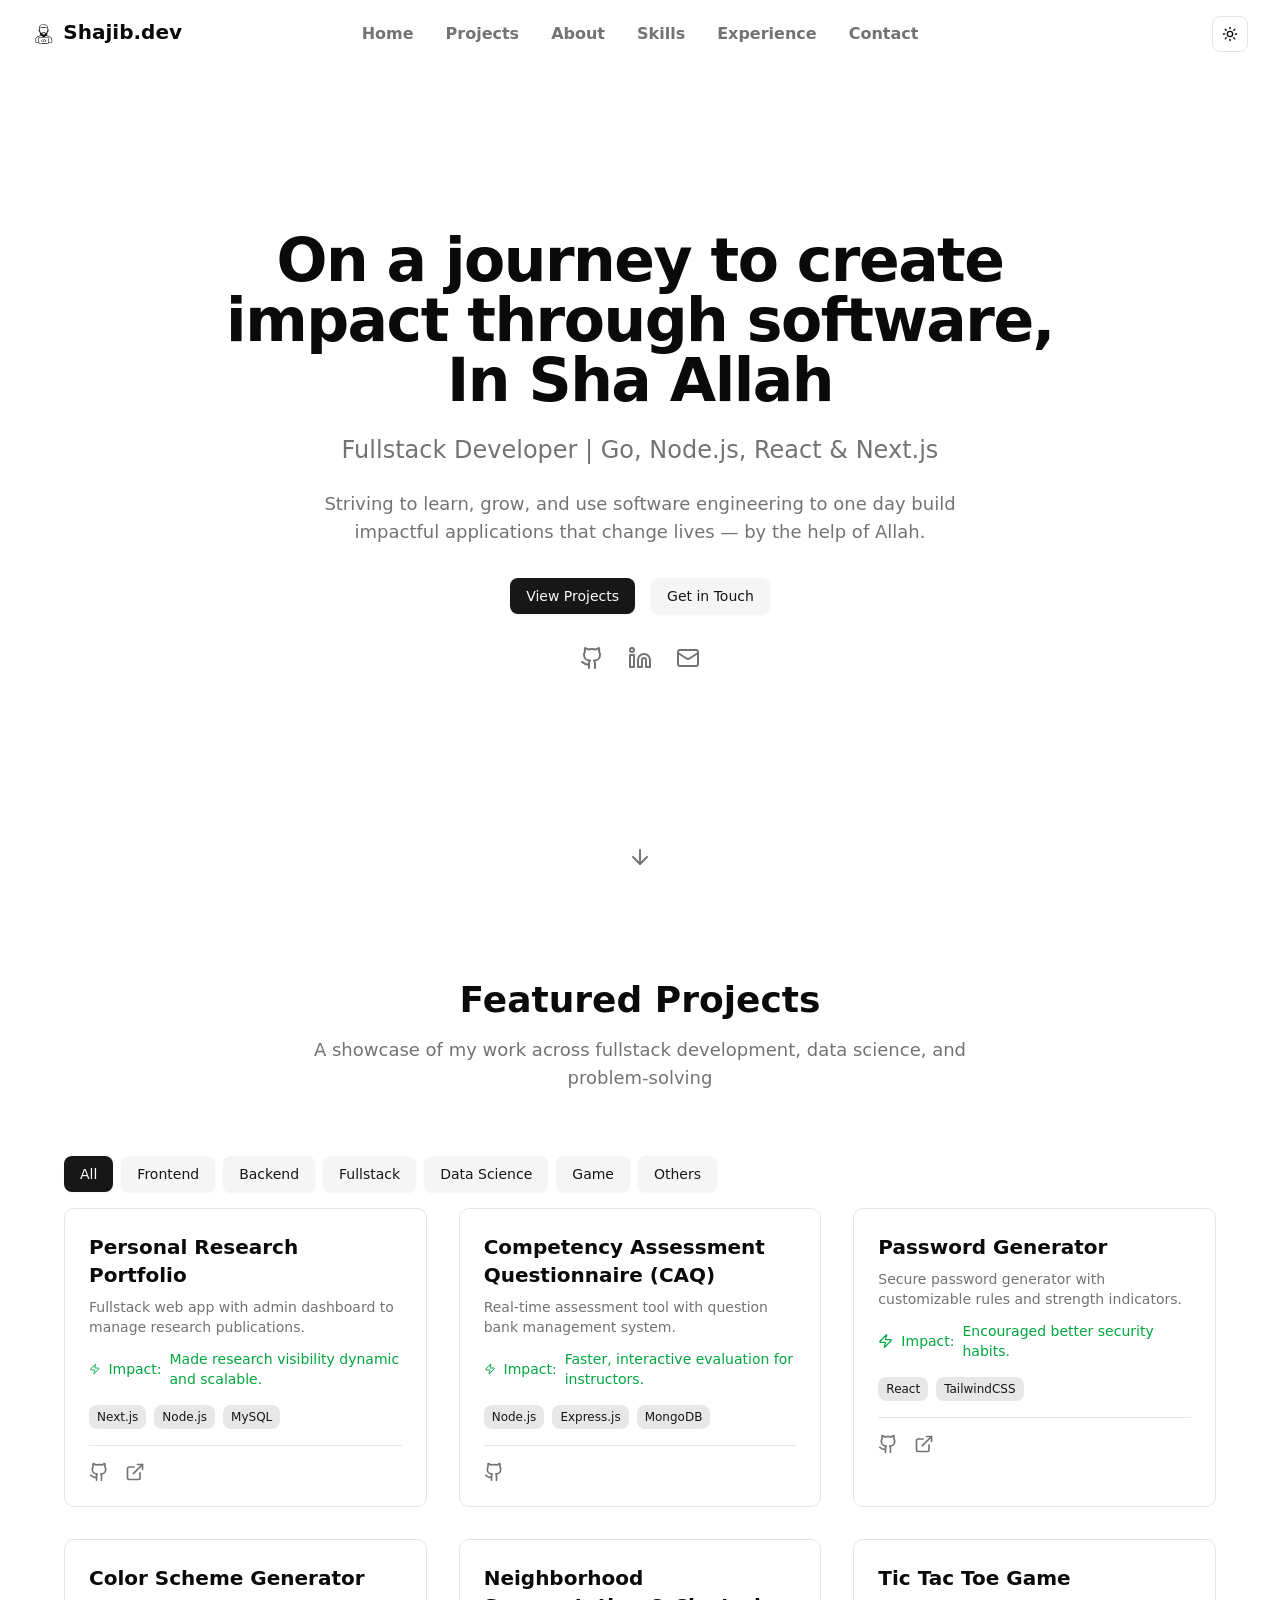
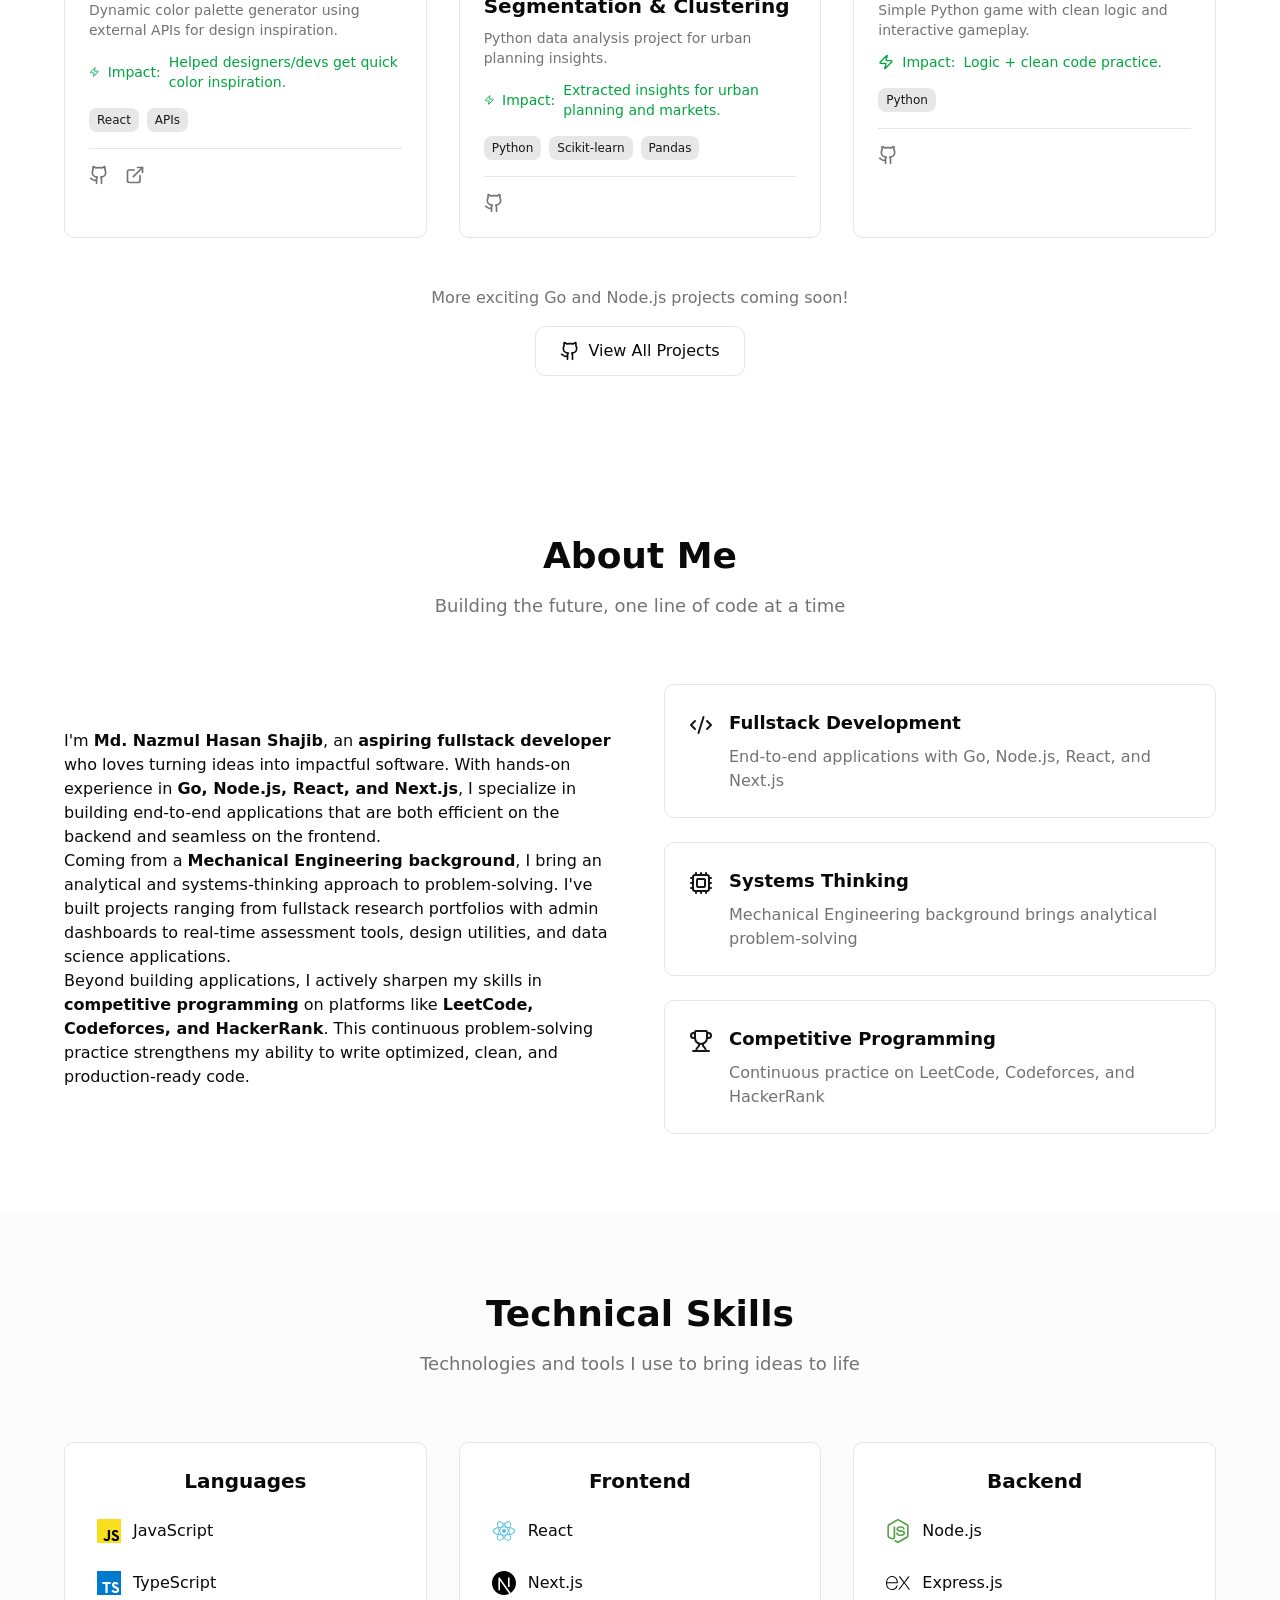
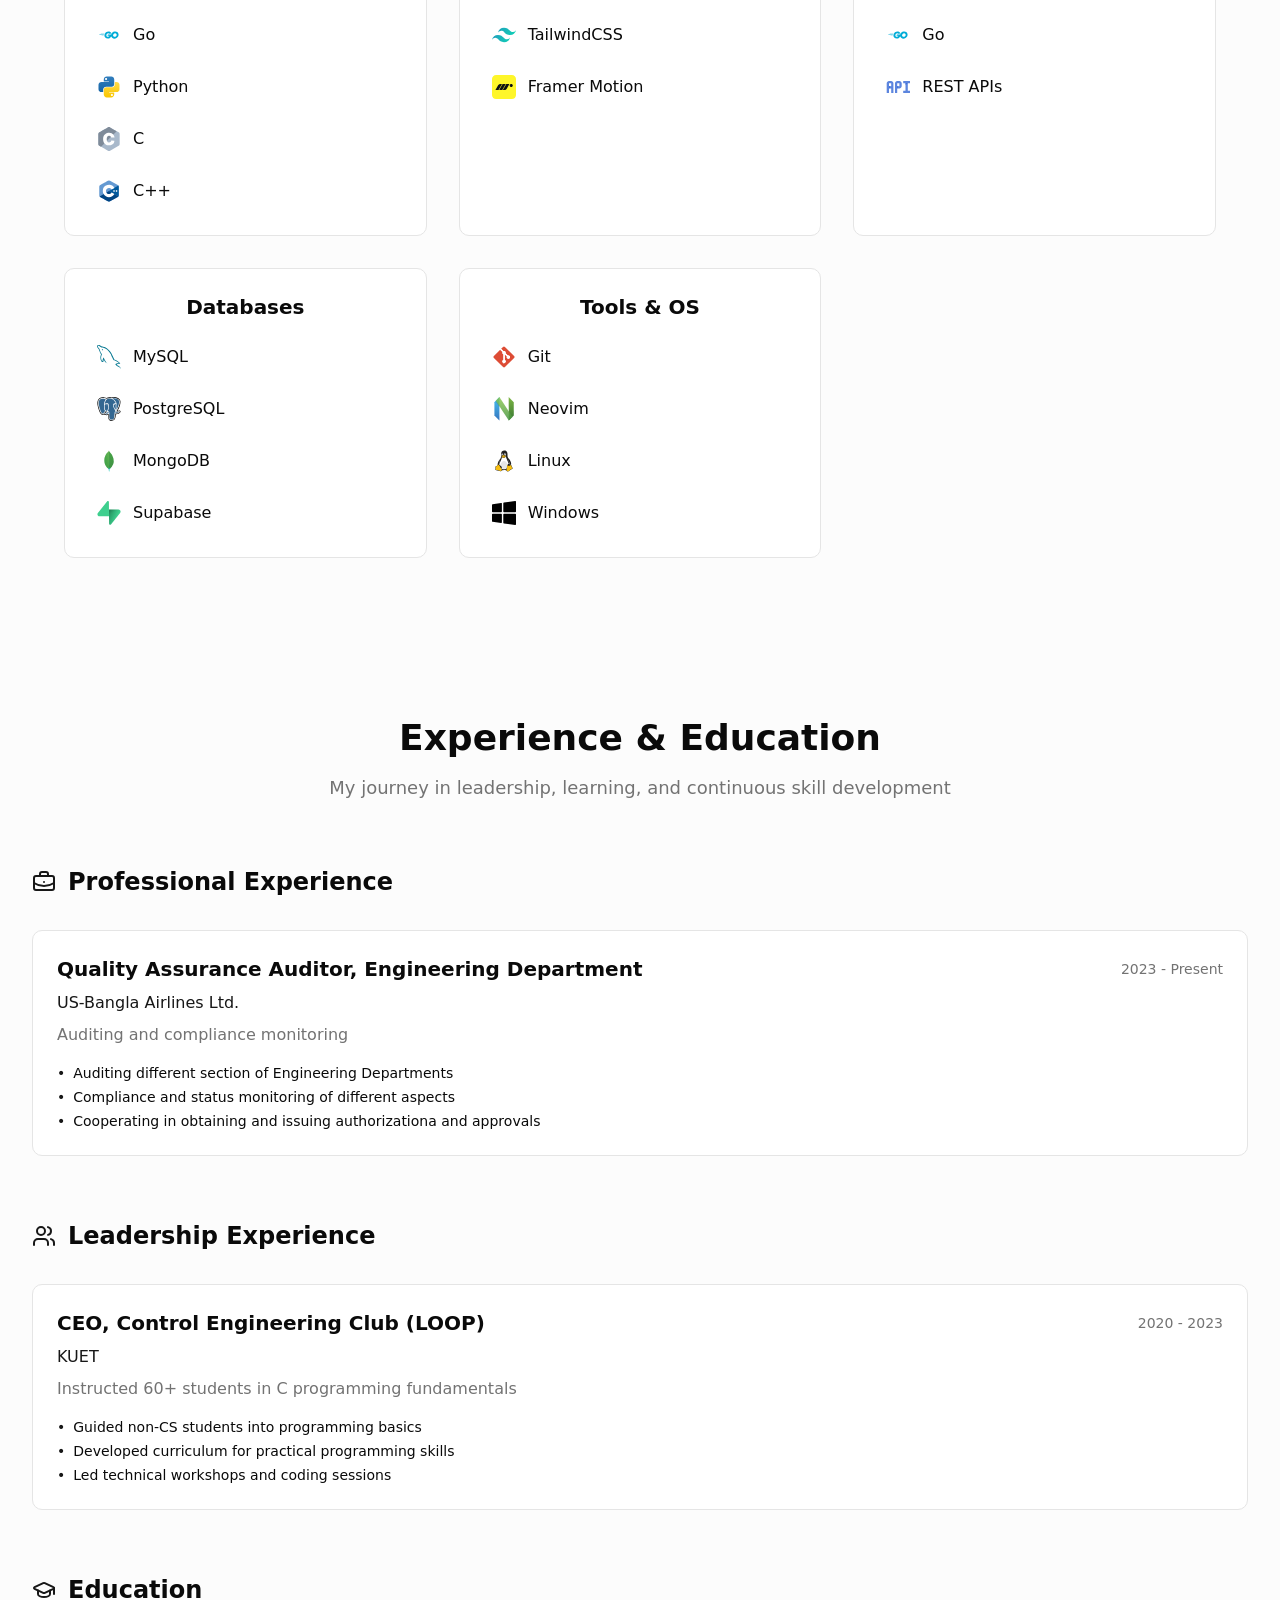
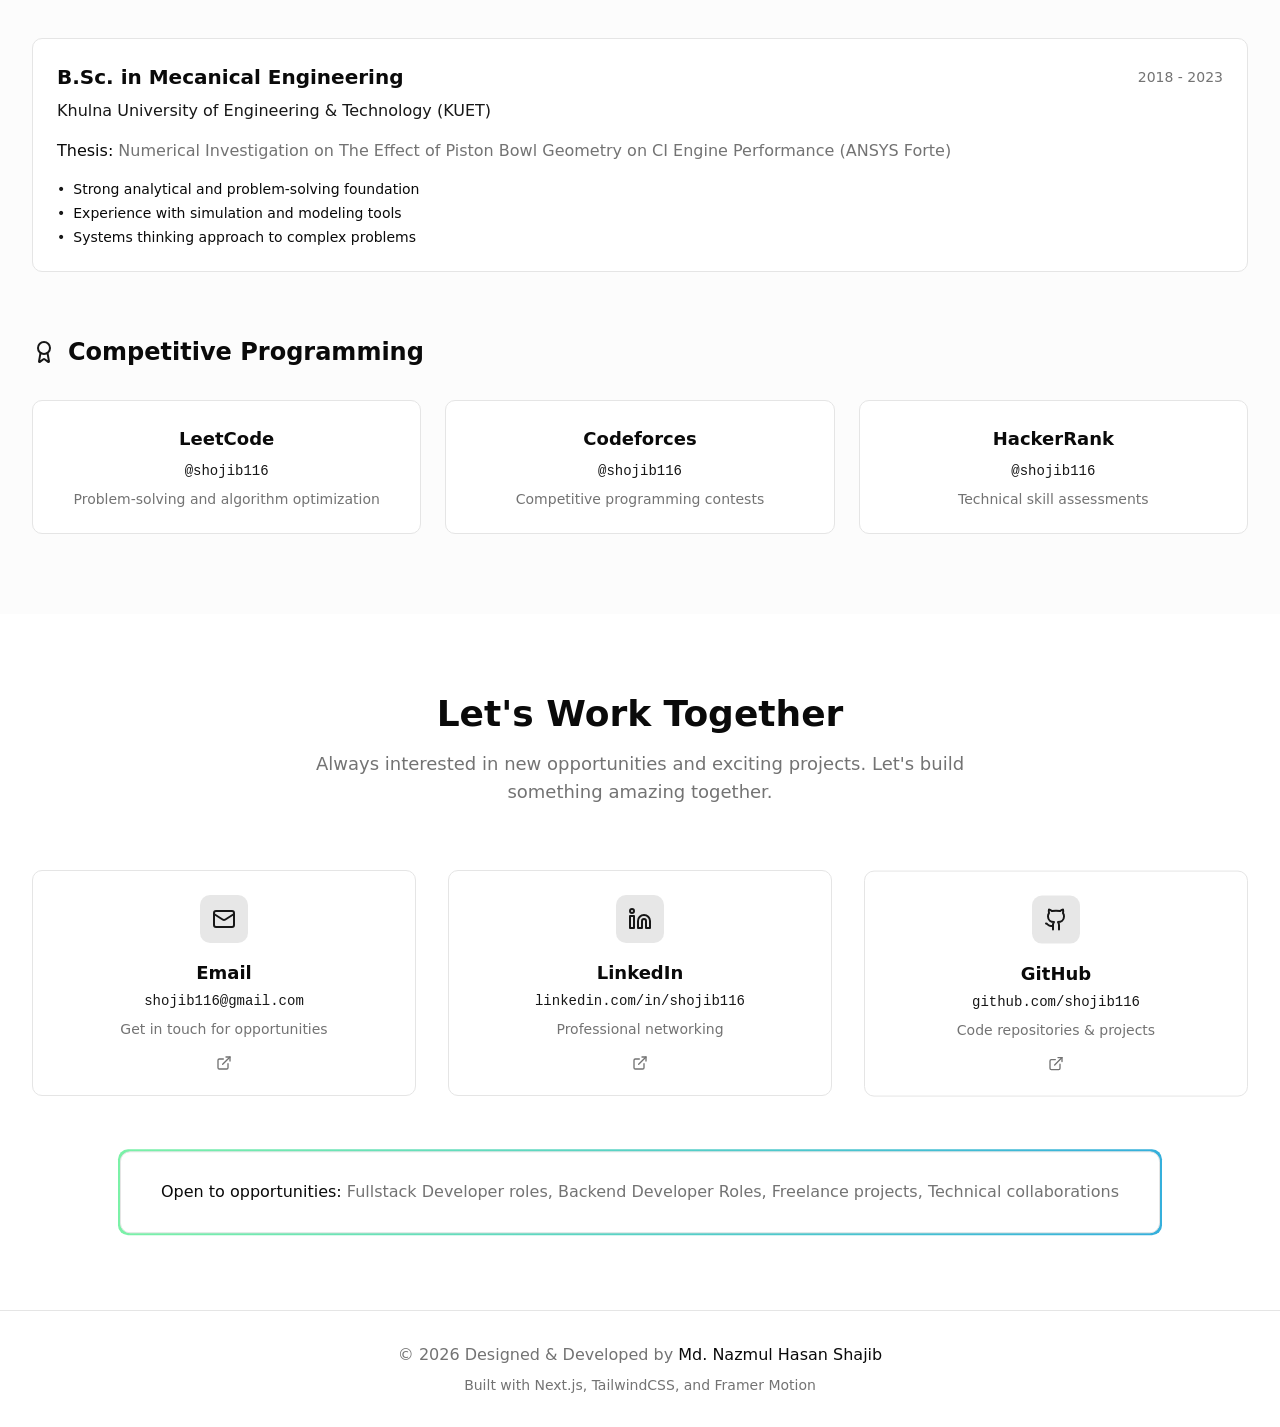
==== commit de8da2cd: "deploy: 5980a15f65b5651ce81b596aa5b9a2bf6407a98a" ====
--- a/index.html
+++ b/index.html
@@ -1 +1 @@
-<!DOCTYPE html><!--t_fa3k9rtGuDtY9iZprw4--><html lang="en"><head><meta charSet="utf-8"/><meta name="viewport" content="width=device-width, initial-scale=1"/><link rel="preload" href="/_next/static/media/83afe278b6a6bb3c-s.p.3a6ba036.woff2" as="font" crossorigin="" type="font/woff2"/><link rel="stylesheet" href="/_next/static/chunks/2b5116622c134d6e.css" data-precedence="next"/><link rel="preload" as="script" fetchPriority="low" href="/_next/static/chunks/6be2cc5cef928ca2.js"/><script src="/_next/static/chunks/0b2c2b6c27740afe.js" async=""></script><script src="/_next/static/chunks/1c33af3d5f7c9746.js" async=""></script><script src="/_next/static/chunks/turbopack-9c0b0da4d6489777.js" async=""></script><script src="/_next/static/chunks/02bc85e068b8cc5c.js" async=""></script><script src="/_next/static/chunks/15e99dc73fdd6b00.js" async=""></script><script src="/_next/static/chunks/60f51d9b5cb48cab.js" async=""></script><script src="/_next/static/chunks/dca172317619ea1c.js" async=""></script><meta name="next-size-adjust" content=""/><title>Md. Nazmul Hasan Shajib - Fullstack Developer</title><meta name="description" content="Servant of ALLAH with a vision for making an impact. Fullstack Developer specializing in Go, Node.js, React, and Next.js."/><meta name="author" content="Md. Nazmul Hasan Shajib"/><meta name="keywords" content="fullstack developer,Go,Node.js,React,Next.js,competitive programming"/><link rel="icon" href="/favicon.ico?favicon.8d0e359c.ico" sizes="256x256" type="image/x-icon"/><script src="/_next/static/chunks/a6dad97d9634a72d.js" noModule=""></script></head><body class="inter_fe8b9d92-module__LINzvG__variable antialiased bg-background"><div hidden=""><!--$--><!--/$--></div><header><nav class="fixed top-0 w-full z-50 transition-all duration-300 bg-transparent" style="transform:translateY(-100px)"><div class="max-w-7xl mx-auto px-4 sm:px-6 lg:px-8"><div class="grid grid-cols-2 lg:grid-cols-[9.375rem_1fr_9.375rem] items-center py-4"><div class="text-xl text-left font-bold text-foreground cursor-pointer flex gap-2"><svg aria-hidden="true" focusable="false" xmlns="http://www.w3.org/2000/svg" width="1024" height="1024" viewBox="0 0 1024 1024" class="w-8 h-8 fill-inherit"><path d="M 485 80.011 C 448.094 83.856, 412.590 96.017, 385.425 114.117 C 371.318 123.516, 352.961 141.660, 344.114 154.947 C 329.591 176.759, 320.995 200.191, 316.398 230.500 C 314.355 243.965, 314.079 279.438, 315.918 291.997 C 317.056 299.767, 317.016 300.580, 315.442 301.497 C 299.323 310.887, 292.955 322.736, 293.031 343.197 C 293.114 365.446, 298.478 385.053, 310.148 405.760 C 315.172 414.674, 326.233 426.322, 333.089 429.919 L 337.679 432.326 338.833 446.528 C 341.468 478.943, 349.235 510.414, 360.656 534.956 C 365.786 545.982, 369.180 551.571, 377.275 562.333 C 380.516 566.641, 383.017 570.265, 382.834 570.387 C 382.650 570.508, 376.425 572.326, 369 574.426 C 345.635 581.035, 303.890 593.698, 289.416 598.566 C 208.842 625.666, 174.726 654.259, 156.578 709.896 C 145.889 742.666, 135.851 811.510, 137.352 841.764 C 138.699 868.943, 149.173 885.137, 170.649 893.248 C 176.396 895.419, 177.512 895.463, 233.696 895.774 L 290.891 896.091 291.496 900.796 C 294.316 922.709, 301.737 935.272, 316.186 942.594 C 327.278 948.215, 318.386 947.970, 511.500 947.970 C 706.371 947.970, 695.531 948.294, 707.790 942.106 C 721.500 935.185, 728.976 923.529, 731.389 905.316 L 732.557 896.500 789.528 895.950 C 832.217 895.538, 847.503 895.075, 850.500 894.103 C 868.928 888.126, 881.694 873.732, 885.622 854.500 C 891.103 827.662, 879.373 739.481, 865.459 702.915 C 845.925 651.586, 811.752 624.615, 731.880 597.490 C 713.132 591.123, 646.124 571, 643.670 571 C 641.296 571, 641.488 570.514, 646.362 564.174 C 667.197 537.073, 678.333 506.492, 683.989 460.843 C 685.095 451.918, 686 442.018, 686 438.845 L 686 433.075 691.870 429.088 C 713.837 414.171, 729.332 379.286, 729.441 344.500 C 729.476 333.407, 729.139 330.502, 727.142 324.698 C 723.814 315.024, 717.844 307.894, 708.540 302.483 C 706.942 301.553, 706.889 300.692, 707.927 292.483 C 709.862 277.185, 710.383 253.465, 709.068 240.500 C 702.452 175.243, 670.561 127.841, 615.500 101.418 C 594.283 91.237, 577.085 86.022, 551.322 81.956 C 536.639 79.639, 499.126 78.539, 485 80.011 M 480.775 106.532 C 436.974 112.504, 405.913 125.815, 381.649 149.012 C 360.128 169.586, 347.237 195.528, 340.931 230.952 C 339.908 236.701, 339.272 241.605, 339.517 241.850 C 339.762 242.095, 343.549 240.656, 347.932 238.653 C 359.553 233.340, 382.835 225.622, 400.974 221.068 C 468.578 204.094, 535.464 202.560, 604 216.409 C 631.988 222.064, 664.580 232.205, 680.210 240.121 C 684.902 242.497, 684.805 242.518, 684.285 239.250 C 680.113 213.035, 673.285 193.155, 662.120 174.721 C 639.630 137.586, 597.778 113.898, 541.659 106.542 C 527.239 104.652, 494.606 104.646, 480.775 106.532 M 484 232.680 C 443.723 234.951, 392.989 246.241, 360.059 260.261 C 351.008 264.115, 340.795 269.846, 339.736 271.667 C 338.485 273.816, 343.208 308.867, 348.008 333.063 C 360.458 395.818, 381.854 448.315, 405.243 473.492 L 411.639 480.377 423.069 468.864 C 440.916 450.887, 456.898 442.543, 483.500 437.315 C 497.249 434.612, 527.034 434.880, 540.734 437.828 C 568.994 443.911, 588.567 455.003, 606.771 475.250 C 609.119 477.863, 611.231 480, 611.464 480 C 611.697 480, 614.275 477.483, 617.193 474.407 C 644.713 445.402, 665.980 389.376, 679.492 310.293 C 683.415 287.333, 685.058 271.775, 683.729 270.174 C 678.276 263.603, 629.040 246.994, 594.500 240.074 C 561.283 233.419, 519.950 230.653, 484 232.680 M 701.053 330.500 C 700.390 333.800, 698.503 342.575, 696.858 350 C 695.214 357.425, 692.360 370.925, 690.517 380 C 688.674 389.075, 686.873 397.850, 686.515 399.500 C 685.884 402.404, 685.916 402.436, 687.515 400.500 C 690.534 396.843, 697.726 381.611, 700.328 373.365 C 701.740 368.890, 703.425 361.250, 704.072 356.386 C 705.321 347, 704.872 331.166, 703.238 327 C 702.349 324.732, 702.146 325.057, 701.053 330.500 M 319.977 328.500 C 319.256 330.150, 318.480 336.450, 318.251 342.500 C 317.757 355.593, 319.916 367.043, 325.520 381.050 C 330.953 394.629, 338.532 406.796, 335.923 397.750 C 335.407 395.962, 333.658 387.750, 332.035 379.500 C 330.412 371.250, 328.166 360.634, 327.042 355.909 C 325.919 351.184, 324.165 342.409, 323.143 336.409 C 321.358 325.920, 321.236 325.615, 319.977 328.500 M 494.500 472.400 C 479.308 474.955, 468.539 479.558, 460.711 486.843 C 455.177 491.993, 452.055 497.743, 452.022 502.849 C 451.948 514.111, 465.964 525.563, 486 530.611 C 492.112 532.150, 497.016 532.487, 512.500 532.430 C 530.173 532.366, 532.115 532.173, 540.307 529.668 C 555.786 524.936, 564.959 518.847, 568.912 510.682 C 576.357 495.303, 561.456 479.192, 534.500 473.474 C 524.348 471.321, 504.143 470.778, 494.500 472.400 M 384.500 595.115 C 268.683 628.770, 236.335 642.222, 209.864 667.741 C 194.955 682.113, 186.774 696.144, 179.102 720.500 C 170.574 747.571, 161 808.888, 161 836.430 C 161 852.744, 165.953 863.210, 175.876 867.863 L 181.500 870.500 235.349 870.791 L 289.199 871.082 288.596 866.291 C 288.036 861.839, 286.135 842.482, 281.006 789 C 279.872 777.175, 277.605 753.912, 275.969 737.303 C 273.576 713.024, 273.181 705.780, 273.952 700.336 C 275.219 691.391, 280.723 680.269, 286.278 675.430 C 291.555 670.832, 300.849 666.356, 307.891 665.021 C 315.106 663.652, 707.087 663.619, 715.500 664.986 C 729.064 667.190, 741.326 676.127, 746.703 687.727 C 751.708 698.524, 751.687 699.339, 744.527 773.527 C 740.918 810.912, 737.527 846.225, 736.991 852 C 736.455 857.775, 735.757 864.427, 735.442 866.783 L 734.867 871.066 788.756 870.783 L 842.645 870.500 848.534 867.487 C 855.710 863.816, 859.333 858.971, 861.611 850 C 864.644 838.059, 862.170 803.700, 855.448 764.387 C 843.349 693.630, 824.163 664.721, 772.988 640.139 C 747.346 627.822, 710.432 615.276, 643.278 596.054 L 622.057 589.980 609.278 602.783 C 591.320 620.777, 574.115 631.838, 552.437 639.326 C 503.323 656.292, 446.736 640.269, 410.223 599.056 C 406.054 594.350, 402.385 590.427, 402.071 590.337 C 401.757 590.248, 393.850 592.398, 384.500 595.115 M 309.500 689.502 C 307.300 690.280, 304.065 692.474, 302.310 694.378 C 296.621 700.552, 296.573 701.827, 300.499 743.186 C 311.268 856.664, 315.805 900.035, 317.494 905.645 C 319.283 911.590, 323.210 916.534, 328.308 919.259 L 332.500 921.500 510.353 921.761 C 632.533 921.940, 689.430 921.692, 692.116 920.969 C 696.913 919.677, 702.484 914.932, 705.004 909.992 C 707.689 904.729, 708.480 898.957, 713.492 848 C 723.233 748.976, 725.999 718.555, 725.978 710.696 C 725.943 697.786, 722.209 691.808, 712.500 689.119 C 709.634 688.325, 652.526 688.022, 511 688.049 C 343.382 688.082, 312.895 688.302, 309.500 689.502 M 532 734.295 C 529.385 735.195, 527.930 736.638, 526.245 740 C 525.005 742.475, 514.041 771.950, 501.880 805.500 C 477.270 873.400, 477.108 874.023, 482.766 879.081 C 487.449 883.267, 492.810 883.147, 497.486 878.750 C 500.611 875.812, 503.201 869.278, 524.471 810.674 C 537.412 775.020, 548 745.004, 548 743.971 C 548 736.590, 539.778 731.618, 532 734.295 M 428.276 777.605 C 415.986 790.197, 405.007 802.246, 403.878 804.380 C 399.920 811.865, 400.602 812.928, 425.328 837.825 C 437.523 850.104, 448.715 860.791, 450.200 861.575 C 456.417 864.856, 463.498 862.082, 466.051 855.365 C 468.195 849.726, 466.566 847.326, 447.479 828 L 429.208 809.500 447.102 790.649 C 467.963 768.671, 469.424 765.827, 463.605 758.530 C 461.810 756.278, 460.351 755.644, 456.003 755.226 L 450.621 754.709 428.276 777.605 M 561.500 756.161 C 555.776 759.308, 554.331 766.222, 558.250 771.702 C 559.487 773.432, 567.813 782.504, 576.750 791.860 C 585.688 801.217, 593 809.044, 593 809.252 C 593 809.461, 585.167 817.419, 575.592 826.937 C 566.018 836.454, 557.405 845.690, 556.451 847.461 C 554.224 851.596, 555.110 856.816, 558.596 860.090 C 560.634 862.005, 562.240 862.500, 566.410 862.500 L 571.659 862.500 595.303 839.596 C 619.954 815.716, 621.868 813.228, 620.474 806.882 C 619.979 804.628, 613.483 797.264, 596.887 780.146 C 584.290 767.152, 573.199 756.210, 572.241 755.830 C 569.545 754.762, 563.717 754.941, 561.500 756.161" stroke="none" fill="currentColor" fill-rule="evenodd"></path></svg><span class="hidden lg:block">Shajib.dev</span></div><div class="hidden lg:flex items-center mx-auto space-x-8"><button class="text-muted-foreground hover:text-foreground font-bold transition-colors" tabindex="0">Home</button><button class="text-muted-foreground hover:text-foreground font-bold transition-colors" tabindex="0">Projects</button><button class="text-muted-foreground hover:text-foreground font-bold transition-colors" tabindex="0">About</button><button class="text-muted-foreground hover:text-foreground font-bold transition-colors" tabindex="0">Skills</button><button class="text-muted-foreground hover:text-foreground font-bold transition-colors" tabindex="0">Experience</button><button class="text-muted-foreground hover:text-foreground font-bold transition-colors" tabindex="0">Contact</button></div><div><div class="w-9 h-9 rounded-md border border-input bg-background"></div><div class="lg:hidden float-right"><div tabindex="0"><button type="button" aria-haspopup="dialog" aria-expanded="false" aria-controls="radix-_R_1ejb_" data-state="closed" data-slot="popover-trigger"><div><svg xmlns="http://www.w3.org/2000/svg" width="24" height="24" viewBox="0 0 24 24" fill="none" stroke="currentColor" stroke-width="2" stroke-linecap="round" stroke-linejoin="round" class="lucide lucide-menu h-6 w-6 text-foreground" aria-hidden="true"><path d="M4 12h16"></path><path d="M4 18h16"></path><path d="M4 6h16"></path></svg></div></button></div></div></div></div></div></nav></header><main><section id="home" class="min-h-screen flex items-center justify-center px-4 sm:px-6 lg:px-8"><div class="max-w-7xl mx-auto px-4 sm:px-6 lg:px-8"><div class="max-w-4xl mx-auto text-center"><div class="space-y-6" style="opacity:0;transform:translateY(30px)"><h1 class="text-3xl sm:text-5xl lg:text-6xl font-bold tracking-tight" style="opacity:0;transform:translateY(20px)"><span class="text-foreground">On a journey to create impact through software, In Sha Allah<!-- --> </span></h1><p class="text-xl sm:text-2xl text-muted-foreground max-w-3xl mx-auto" style="opacity:0;transform:translateY(20px)">Fullstack Developer | Go, Node.js, React &amp; Next.js</p><p class="text-lg text-muted-foreground max-w-2xl mx-auto" style="opacity:0;transform:translateY(20px)">Striving to learn, grow, and use software engineering to one day build impactful applications that change lives — by the help of Allah.</p><div class="flex flex-col sm:flex-row gap-4 justify-center items-center mt-8" style="opacity:0;transform:translateY(20px)"><div tabindex="0"><button data-slot="button" class="inline-flex items-center justify-center gap-2 whitespace-nowrap rounded-md text-sm font-medium transition-all disabled:pointer-events-none disabled:opacity-50 [&amp;_svg]:pointer-events-none [&amp;_svg:not([class*=&#x27;size-&#x27;])]:size-4 shrink-0 [&amp;_svg]:shrink-0 outline-none focus-visible:border-ring focus-visible:ring-ring/50 focus-visible:ring-[3px] aria-invalid:ring-destructive/20 dark:aria-invalid:ring-destructive/40 aria-invalid:border-destructive bg-primary text-primary-foreground shadow-xs hover:bg-primary/90 h-9 px-4 py-2 has-[&gt;svg]:px-3">View Projects</button></div><div tabindex="0"><button data-slot="button" class="inline-flex items-center justify-center gap-2 whitespace-nowrap rounded-md text-sm font-medium transition-all disabled:pointer-events-none disabled:opacity-50 [&amp;_svg]:pointer-events-none [&amp;_svg:not([class*=&#x27;size-&#x27;])]:size-4 shrink-0 [&amp;_svg]:shrink-0 outline-none focus-visible:border-ring focus-visible:ring-ring/50 focus-visible:ring-[3px] aria-invalid:ring-destructive/20 dark:aria-invalid:ring-destructive/40 aria-invalid:border-destructive bg-secondary text-secondary-foreground shadow-xs hover:bg-secondary/80 h-9 px-4 py-2 has-[&gt;svg]:px-3">Get in Touch</button></div></div><div class="flex justify-center space-x-6 mt-8" style="opacity:0"><a href="https://github.com/shojib116" target="_blank" rel="noopener noreferrer" class="text-muted-foreground hover:text-foreground transition-colors" aria-label="GitHub" tabindex="0"><svg xmlns="http://www.w3.org/2000/svg" width="24" height="24" viewBox="0 0 24 24" fill="none" stroke="currentColor" stroke-width="2" stroke-linecap="round" stroke-linejoin="round" class="lucide lucide-github h-6 w-6" aria-hidden="true"><path d="M15 22v-4a4.8 4.8 0 0 0-1-3.5c3 0 6-2 6-5.5.08-1.25-.27-2.48-1-3.5.28-1.15.28-2.35 0-3.5 0 0-1 0-3 1.5-2.64-.5-5.36-.5-8 0C6 2 5 2 5 2c-.3 1.15-.3 2.35 0 3.5A5.403 5.403 0 0 0 4 9c0 3.5 3 5.5 6 5.5-.39.49-.68 1.05-.85 1.65-.17.6-.22 1.23-.15 1.85v4"></path><path d="M9 18c-4.51 2-5-2-7-2"></path></svg></a><a href="https://linkedin.com/in/shojib116" target="_blank" rel="noopener noreferrer" class="text-muted-foreground hover:text-foreground transition-colors" aria-label="LinkedIn" tabindex="0"><svg xmlns="http://www.w3.org/2000/svg" width="24" height="24" viewBox="0 0 24 24" fill="none" stroke="currentColor" stroke-width="2" stroke-linecap="round" stroke-linejoin="round" class="lucide lucide-linkedin h-6 w-6" aria-hidden="true"><path d="M16 8a6 6 0 0 1 6 6v7h-4v-7a2 2 0 0 0-2-2 2 2 0 0 0-2 2v7h-4v-7a6 6 0 0 1 6-6z"></path><rect width="4" height="12" x="2" y="9"></rect><circle cx="4" cy="4" r="2"></circle></svg></a><a href="mailto:shojib116@gmail.com" target="_blank" rel="noopener noreferrer" class="text-muted-foreground hover:text-foreground transition-colors" aria-label="Email" tabindex="0"><svg xmlns="http://www.w3.org/2000/svg" width="24" height="24" viewBox="0 0 24 24" fill="none" stroke="currentColor" stroke-width="2" stroke-linecap="round" stroke-linejoin="round" class="lucide lucide-mail h-6 w-6" aria-hidden="true"><path d="m22 7-8.991 5.727a2 2 0 0 1-2.009 0L2 7"></path><rect x="2" y="4" width="20" height="16" rx="2"></rect></svg></a></div></div><div class="absolute bottom-8 left-1/2 transform -translate-x-1/2" style="opacity:0"><button class="text-muted-foreground hover:text-foreground transition-colors" aria-label="Scroll to about section"><svg xmlns="http://www.w3.org/2000/svg" width="24" height="24" viewBox="0 0 24 24" fill="none" stroke="currentColor" stroke-width="2" stroke-linecap="round" stroke-linejoin="round" class="lucide lucide-arrow-down h-6 w-6" aria-hidden="true"><path d="M12 5v14"></path><path d="m19 12-7 7-7-7"></path></svg></button></div></div></div></section><section id="projects" class="py-20 px-4 sm:px-6 lg:px-8"><div class="max-w-7xl mx-auto px-4 sm:px-6 lg:px-8"><div class="text-center mb-16" style="opacity:0;transform:translateY(30px)"><h2 class="text-3xl sm:text-4xl font-bold mb-4">Featured Projects</h2><p class="text-muted-foreground text-lg max-w-2xl mx-auto">A showcase of my work across fullstack development, data science, and problem-solving</p></div><div class="mb-4 flex flex-wrap gap-2 "><button data-slot="button" class="inline-flex items-center justify-center gap-2 whitespace-nowrap rounded-md text-sm font-medium transition-all disabled:pointer-events-none disabled:opacity-50 [&amp;_svg]:pointer-events-none [&amp;_svg:not([class*=&#x27;size-&#x27;])]:size-4 shrink-0 [&amp;_svg]:shrink-0 outline-none focus-visible:border-ring focus-visible:ring-ring/50 focus-visible:ring-[3px] aria-invalid:ring-destructive/20 dark:aria-invalid:ring-destructive/40 aria-invalid:border-destructive bg-primary text-primary-foreground shadow-xs hover:bg-primary/90 h-9 px-4 py-2 has-[&gt;svg]:px-3">All</button><button data-slot="button" class="inline-flex items-center justify-center gap-2 whitespace-nowrap rounded-md text-sm font-medium transition-all disabled:pointer-events-none disabled:opacity-50 [&amp;_svg]:pointer-events-none [&amp;_svg:not([class*=&#x27;size-&#x27;])]:size-4 shrink-0 [&amp;_svg]:shrink-0 outline-none focus-visible:border-ring focus-visible:ring-ring/50 focus-visible:ring-[3px] aria-invalid:ring-destructive/20 dark:aria-invalid:ring-destructive/40 aria-invalid:border-destructive bg-secondary text-secondary-foreground shadow-xs hover:bg-secondary/80 h-9 px-4 py-2 has-[&gt;svg]:px-3">Frontend</button><button data-slot="button" class="inline-flex items-center justify-center gap-2 whitespace-nowrap rounded-md text-sm font-medium transition-all disabled:pointer-events-none disabled:opacity-50 [&amp;_svg]:pointer-events-none [&amp;_svg:not([class*=&#x27;size-&#x27;])]:size-4 shrink-0 [&amp;_svg]:shrink-0 outline-none focus-visible:border-ring focus-visible:ring-ring/50 focus-visible:ring-[3px] aria-invalid:ring-destructive/20 dark:aria-invalid:ring-destructive/40 aria-invalid:border-destructive bg-secondary text-secondary-foreground shadow-xs hover:bg-secondary/80 h-9 px-4 py-2 has-[&gt;svg]:px-3">Backend</button><button data-slot="button" class="inline-flex items-center justify-center gap-2 whitespace-nowrap rounded-md text-sm font-medium transition-all disabled:pointer-events-none disabled:opacity-50 [&amp;_svg]:pointer-events-none [&amp;_svg:not([class*=&#x27;size-&#x27;])]:size-4 shrink-0 [&amp;_svg]:shrink-0 outline-none focus-visible:border-ring focus-visible:ring-ring/50 focus-visible:ring-[3px] aria-invalid:ring-destructive/20 dark:aria-invalid:ring-destructive/40 aria-invalid:border-destructive bg-secondary text-secondary-foreground shadow-xs hover:bg-secondary/80 h-9 px-4 py-2 has-[&gt;svg]:px-3">Fullstack</button><button data-slot="button" class="inline-flex items-center justify-center gap-2 whitespace-nowrap rounded-md text-sm font-medium transition-all disabled:pointer-events-none disabled:opacity-50 [&amp;_svg]:pointer-events-none [&amp;_svg:not([class*=&#x27;size-&#x27;])]:size-4 shrink-0 [&amp;_svg]:shrink-0 outline-none focus-visible:border-ring focus-visible:ring-ring/50 focus-visible:ring-[3px] aria-invalid:ring-destructive/20 dark:aria-invalid:ring-destructive/40 aria-invalid:border-destructive bg-secondary text-secondary-foreground shadow-xs hover:bg-secondary/80 h-9 px-4 py-2 has-[&gt;svg]:px-3">Data Science</button><button data-slot="button" class="inline-flex items-center justify-center gap-2 whitespace-nowrap rounded-md text-sm font-medium transition-all disabled:pointer-events-none disabled:opacity-50 [&amp;_svg]:pointer-events-none [&amp;_svg:not([class*=&#x27;size-&#x27;])]:size-4 shrink-0 [&amp;_svg]:shrink-0 outline-none focus-visible:border-ring focus-visible:ring-ring/50 focus-visible:ring-[3px] aria-invalid:ring-destructive/20 dark:aria-invalid:ring-destructive/40 aria-invalid:border-destructive bg-secondary text-secondary-foreground shadow-xs hover:bg-secondary/80 h-9 px-4 py-2 has-[&gt;svg]:px-3">Game</button><button data-slot="button" class="inline-flex items-center justify-center gap-2 whitespace-nowrap rounded-md text-sm font-medium transition-all disabled:pointer-events-none disabled:opacity-50 [&amp;_svg]:pointer-events-none [&amp;_svg:not([class*=&#x27;size-&#x27;])]:size-4 shrink-0 [&amp;_svg]:shrink-0 outline-none focus-visible:border-ring focus-visible:ring-ring/50 focus-visible:ring-[3px] aria-invalid:ring-destructive/20 dark:aria-invalid:ring-destructive/40 aria-invalid:border-destructive bg-secondary text-secondary-foreground shadow-xs hover:bg-secondary/80 h-9 px-4 py-2 has-[&gt;svg]:px-3">Others</button></div><div class="grid md:grid-cols-2 lg:grid-cols-3 gap-8"><div class="bg-card rounded-lg p-6 border border-border hover:shadow-lg transition-all group"><div class="space-y-4"><div><h3 class="text-xl font-semibold mb-2 group-hover:text-primary transition-colors">Personal Research Portfolio</h3><p class="text-muted-foreground text-sm mb-3">Fullstack web app with admin dashboard to manage research publications.</p><div class="flex items-center space-x-2 text-sm text-green-600 dark:text-green-400"><svg xmlns="http://www.w3.org/2000/svg" width="24" height="24" viewBox="0 0 24 24" fill="none" stroke="currentColor" stroke-width="2" stroke-linecap="round" stroke-linejoin="round" class="lucide lucide-zap h-4 w-4" aria-hidden="true"><path d="M4 14a1 1 0 0 1-.78-1.63l9.9-10.2a.5.5 0 0 1 .86.46l-1.92 6.02A1 1 0 0 0 13 10h7a1 1 0 0 1 .78 1.63l-9.9 10.2a.5.5 0 0 1-.86-.46l1.92-6.02A1 1 0 0 0 11 14z"></path></svg><span class="font-medium">Impact:</span><span>Made research visibility dynamic and scalable.</span></div></div><div class="flex flex-wrap gap-2"><span class="px-2 py-1 bg-primary/10 text-primary rounded-md text-xs font-medium">Next.js</span><span class="px-2 py-1 bg-primary/10 text-primary rounded-md text-xs font-medium">Node.js</span><span class="px-2 py-1 bg-primary/10 text-primary rounded-md text-xs font-medium">MySQL</span></div><div class="flex items-center justify-between pt-4 border-t border-border"><div class="flex space-x-4"><a href="#" target="_blank" rel="noopener noreferrer" class="text-muted-foreground hover:text-foreground transition-colors" tabindex="0"><svg xmlns="http://www.w3.org/2000/svg" width="24" height="24" viewBox="0 0 24 24" fill="none" stroke="currentColor" stroke-width="2" stroke-linecap="round" stroke-linejoin="round" class="lucide lucide-github h-5 w-5" aria-hidden="true"><path d="M15 22v-4a4.8 4.8 0 0 0-1-3.5c3 0 6-2 6-5.5.08-1.25-.27-2.48-1-3.5.28-1.15.28-2.35 0-3.5 0 0-1 0-3 1.5-2.64-.5-5.36-.5-8 0C6 2 5 2 5 2c-.3 1.15-.3 2.35 0 3.5A5.403 5.403 0 0 0 4 9c0 3.5 3 5.5 6 5.5-.39.49-.68 1.05-.85 1.65-.17.6-.22 1.23-.15 1.85v4"></path><path d="M9 18c-4.51 2-5-2-7-2"></path></svg></a><a href="#" target="_blank" rel="noopener noreferrer" class="text-muted-foreground hover:text-foreground transition-colors" tabindex="0"><svg xmlns="http://www.w3.org/2000/svg" width="24" height="24" viewBox="0 0 24 24" fill="none" stroke="currentColor" stroke-width="2" stroke-linecap="round" stroke-linejoin="round" class="lucide lucide-external-link h-5 w-5" aria-hidden="true"><path d="M15 3h6v6"></path><path d="M10 14 21 3"></path><path d="M18 13v6a2 2 0 0 1-2 2H5a2 2 0 0 1-2-2V8a2 2 0 0 1 2-2h6"></path></svg></a></div></div></div></div><div class="bg-card rounded-lg p-6 border border-border hover:shadow-lg transition-all group"><div class="space-y-4"><div><h3 class="text-xl font-semibold mb-2 group-hover:text-primary transition-colors">Competency Assessment Questionnaire (CAQ)</h3><p class="text-muted-foreground text-sm mb-3">Real-time assessment tool with question bank management system.</p><div class="flex items-center space-x-2 text-sm text-green-600 dark:text-green-400"><svg xmlns="http://www.w3.org/2000/svg" width="24" height="24" viewBox="0 0 24 24" fill="none" stroke="currentColor" stroke-width="2" stroke-linecap="round" stroke-linejoin="round" class="lucide lucide-zap h-4 w-4" aria-hidden="true"><path d="M4 14a1 1 0 0 1-.78-1.63l9.9-10.2a.5.5 0 0 1 .86.46l-1.92 6.02A1 1 0 0 0 13 10h7a1 1 0 0 1 .78 1.63l-9.9 10.2a.5.5 0 0 1-.86-.46l1.92-6.02A1 1 0 0 0 11 14z"></path></svg><span class="font-medium">Impact:</span><span>Faster, interactive evaluation for instructors.</span></div></div><div class="flex flex-wrap gap-2"><span class="px-2 py-1 bg-primary/10 text-primary rounded-md text-xs font-medium">Node.js</span><span class="px-2 py-1 bg-primary/10 text-primary rounded-md text-xs font-medium">Express.js</span><span class="px-2 py-1 bg-primary/10 text-primary rounded-md text-xs font-medium">MongoDB</span></div><div class="flex items-center justify-between pt-4 border-t border-border"><div class="flex space-x-4"><a href="#" target="_blank" rel="noopener noreferrer" class="text-muted-foreground hover:text-foreground transition-colors" tabindex="0"><svg xmlns="http://www.w3.org/2000/svg" width="24" height="24" viewBox="0 0 24 24" fill="none" stroke="currentColor" stroke-width="2" stroke-linecap="round" stroke-linejoin="round" class="lucide lucide-github h-5 w-5" aria-hidden="true"><path d="M15 22v-4a4.8 4.8 0 0 0-1-3.5c3 0 6-2 6-5.5.08-1.25-.27-2.48-1-3.5.28-1.15.28-2.35 0-3.5 0 0-1 0-3 1.5-2.64-.5-5.36-.5-8 0C6 2 5 2 5 2c-.3 1.15-.3 2.35 0 3.5A5.403 5.403 0 0 0 4 9c0 3.5 3 5.5 6 5.5-.39.49-.68 1.05-.85 1.65-.17.6-.22 1.23-.15 1.85v4"></path><path d="M9 18c-4.51 2-5-2-7-2"></path></svg></a></div></div></div></div><div class="bg-card rounded-lg p-6 border border-border hover:shadow-lg transition-all group"><div class="space-y-4"><div><h3 class="text-xl font-semibold mb-2 group-hover:text-primary transition-colors">Password Generator</h3><p class="text-muted-foreground text-sm mb-3">Secure password generator with customizable rules and strength indicators.</p><div class="flex items-center space-x-2 text-sm text-green-600 dark:text-green-400"><svg xmlns="http://www.w3.org/2000/svg" width="24" height="24" viewBox="0 0 24 24" fill="none" stroke="currentColor" stroke-width="2" stroke-linecap="round" stroke-linejoin="round" class="lucide lucide-zap h-4 w-4" aria-hidden="true"><path d="M4 14a1 1 0 0 1-.78-1.63l9.9-10.2a.5.5 0 0 1 .86.46l-1.92 6.02A1 1 0 0 0 13 10h7a1 1 0 0 1 .78 1.63l-9.9 10.2a.5.5 0 0 1-.86-.46l1.92-6.02A1 1 0 0 0 11 14z"></path></svg><span class="font-medium">Impact:</span><span>Encouraged better security habits.</span></div></div><div class="flex flex-wrap gap-2"><span class="px-2 py-1 bg-primary/10 text-primary rounded-md text-xs font-medium">React</span><span class="px-2 py-1 bg-primary/10 text-primary rounded-md text-xs font-medium">TailwindCSS</span></div><div class="flex items-center justify-between pt-4 border-t border-border"><div class="flex space-x-4"><a href="#" target="_blank" rel="noopener noreferrer" class="text-muted-foreground hover:text-foreground transition-colors" tabindex="0"><svg xmlns="http://www.w3.org/2000/svg" width="24" height="24" viewBox="0 0 24 24" fill="none" stroke="currentColor" stroke-width="2" stroke-linecap="round" stroke-linejoin="round" class="lucide lucide-github h-5 w-5" aria-hidden="true"><path d="M15 22v-4a4.8 4.8 0 0 0-1-3.5c3 0 6-2 6-5.5.08-1.25-.27-2.48-1-3.5.28-1.15.28-2.35 0-3.5 0 0-1 0-3 1.5-2.64-.5-5.36-.5-8 0C6 2 5 2 5 2c-.3 1.15-.3 2.35 0 3.5A5.403 5.403 0 0 0 4 9c0 3.5 3 5.5 6 5.5-.39.49-.68 1.05-.85 1.65-.17.6-.22 1.23-.15 1.85v4"></path><path d="M9 18c-4.51 2-5-2-7-2"></path></svg></a><a href="#" target="_blank" rel="noopener noreferrer" class="text-muted-foreground hover:text-foreground transition-colors" tabindex="0"><svg xmlns="http://www.w3.org/2000/svg" width="24" height="24" viewBox="0 0 24 24" fill="none" stroke="currentColor" stroke-width="2" stroke-linecap="round" stroke-linejoin="round" class="lucide lucide-external-link h-5 w-5" aria-hidden="true"><path d="M15 3h6v6"></path><path d="M10 14 21 3"></path><path d="M18 13v6a2 2 0 0 1-2 2H5a2 2 0 0 1-2-2V8a2 2 0 0 1 2-2h6"></path></svg></a></div></div></div></div><div class="bg-card rounded-lg p-6 border border-border hover:shadow-lg transition-all group"><div class="space-y-4"><div><h3 class="text-xl font-semibold mb-2 group-hover:text-primary transition-colors">Color Scheme Generator</h3><p class="text-muted-foreground text-sm mb-3">Dynamic color palette generator using external APIs for design inspiration.</p><div class="flex items-center space-x-2 text-sm text-green-600 dark:text-green-400"><svg xmlns="http://www.w3.org/2000/svg" width="24" height="24" viewBox="0 0 24 24" fill="none" stroke="currentColor" stroke-width="2" stroke-linecap="round" stroke-linejoin="round" class="lucide lucide-zap h-4 w-4" aria-hidden="true"><path d="M4 14a1 1 0 0 1-.78-1.63l9.9-10.2a.5.5 0 0 1 .86.46l-1.92 6.02A1 1 0 0 0 13 10h7a1 1 0 0 1 .78 1.63l-9.9 10.2a.5.5 0 0 1-.86-.46l1.92-6.02A1 1 0 0 0 11 14z"></path></svg><span class="font-medium">Impact:</span><span>Helped designers/devs get quick color inspiration.</span></div></div><div class="flex flex-wrap gap-2"><span class="px-2 py-1 bg-primary/10 text-primary rounded-md text-xs font-medium">React</span><span class="px-2 py-1 bg-primary/10 text-primary rounded-md text-xs font-medium">APIs</span></div><div class="flex items-center justify-between pt-4 border-t border-border"><div class="flex space-x-4"><a href="#" target="_blank" rel="noopener noreferrer" class="text-muted-foreground hover:text-foreground transition-colors" tabindex="0"><svg xmlns="http://www.w3.org/2000/svg" width="24" height="24" viewBox="0 0 24 24" fill="none" stroke="currentColor" stroke-width="2" stroke-linecap="round" stroke-linejoin="round" class="lucide lucide-github h-5 w-5" aria-hidden="true"><path d="M15 22v-4a4.8 4.8 0 0 0-1-3.5c3 0 6-2 6-5.5.08-1.25-.27-2.48-1-3.5.28-1.15.28-2.35 0-3.5 0 0-1 0-3 1.5-2.64-.5-5.36-.5-8 0C6 2 5 2 5 2c-.3 1.15-.3 2.35 0 3.5A5.403 5.403 0 0 0 4 9c0 3.5 3 5.5 6 5.5-.39.49-.68 1.05-.85 1.65-.17.6-.22 1.23-.15 1.85v4"></path><path d="M9 18c-4.51 2-5-2-7-2"></path></svg></a><a href="#" target="_blank" rel="noopener noreferrer" class="text-muted-foreground hover:text-foreground transition-colors" tabindex="0"><svg xmlns="http://www.w3.org/2000/svg" width="24" height="24" viewBox="0 0 24 24" fill="none" stroke="currentColor" stroke-width="2" stroke-linecap="round" stroke-linejoin="round" class="lucide lucide-external-link h-5 w-5" aria-hidden="true"><path d="M15 3h6v6"></path><path d="M10 14 21 3"></path><path d="M18 13v6a2 2 0 0 1-2 2H5a2 2 0 0 1-2-2V8a2 2 0 0 1 2-2h6"></path></svg></a></div></div></div></div><div class="bg-card rounded-lg p-6 border border-border hover:shadow-lg transition-all group"><div class="space-y-4"><div><h3 class="text-xl font-semibold mb-2 group-hover:text-primary transition-colors">Neighborhood Segmentation &amp; Clustering</h3><p class="text-muted-foreground text-sm mb-3">Python data analysis project for urban planning insights.</p><div class="flex items-center space-x-2 text-sm text-green-600 dark:text-green-400"><svg xmlns="http://www.w3.org/2000/svg" width="24" height="24" viewBox="0 0 24 24" fill="none" stroke="currentColor" stroke-width="2" stroke-linecap="round" stroke-linejoin="round" class="lucide lucide-zap h-4 w-4" aria-hidden="true"><path d="M4 14a1 1 0 0 1-.78-1.63l9.9-10.2a.5.5 0 0 1 .86.46l-1.92 6.02A1 1 0 0 0 13 10h7a1 1 0 0 1 .78 1.63l-9.9 10.2a.5.5 0 0 1-.86-.46l1.92-6.02A1 1 0 0 0 11 14z"></path></svg><span class="font-medium">Impact:</span><span>Extracted insights for urban planning and markets.</span></div></div><div class="flex flex-wrap gap-2"><span class="px-2 py-1 bg-primary/10 text-primary rounded-md text-xs font-medium">Python</span><span class="px-2 py-1 bg-primary/10 text-primary rounded-md text-xs font-medium">Scikit-learn</span><span class="px-2 py-1 bg-primary/10 text-primary rounded-md text-xs font-medium">Pandas</span></div><div class="flex items-center justify-between pt-4 border-t border-border"><div class="flex space-x-4"><a href="#" target="_blank" rel="noopener noreferrer" class="text-muted-foreground hover:text-foreground transition-colors" tabindex="0"><svg xmlns="http://www.w3.org/2000/svg" width="24" height="24" viewBox="0 0 24 24" fill="none" stroke="currentColor" stroke-width="2" stroke-linecap="round" stroke-linejoin="round" class="lucide lucide-github h-5 w-5" aria-hidden="true"><path d="M15 22v-4a4.8 4.8 0 0 0-1-3.5c3 0 6-2 6-5.5.08-1.25-.27-2.48-1-3.5.28-1.15.28-2.35 0-3.5 0 0-1 0-3 1.5-2.64-.5-5.36-.5-8 0C6 2 5 2 5 2c-.3 1.15-.3 2.35 0 3.5A5.403 5.403 0 0 0 4 9c0 3.5 3 5.5 6 5.5-.39.49-.68 1.05-.85 1.65-.17.6-.22 1.23-.15 1.85v4"></path><path d="M9 18c-4.51 2-5-2-7-2"></path></svg></a></div></div></div></div><div class="bg-card rounded-lg p-6 border border-border hover:shadow-lg transition-all group"><div class="space-y-4"><div><h3 class="text-xl font-semibold mb-2 group-hover:text-primary transition-colors">Tic Tac Toe Game</h3><p class="text-muted-foreground text-sm mb-3">Simple Python game with clean logic and interactive gameplay.</p><div class="flex items-center space-x-2 text-sm text-green-600 dark:text-green-400"><svg xmlns="http://www.w3.org/2000/svg" width="24" height="24" viewBox="0 0 24 24" fill="none" stroke="currentColor" stroke-width="2" stroke-linecap="round" stroke-linejoin="round" class="lucide lucide-zap h-4 w-4" aria-hidden="true"><path d="M4 14a1 1 0 0 1-.78-1.63l9.9-10.2a.5.5 0 0 1 .86.46l-1.92 6.02A1 1 0 0 0 13 10h7a1 1 0 0 1 .78 1.63l-9.9 10.2a.5.5 0 0 1-.86-.46l1.92-6.02A1 1 0 0 0 11 14z"></path></svg><span class="font-medium">Impact:</span><span>Logic + clean code practice.</span></div></div><div class="flex flex-wrap gap-2"><span class="px-2 py-1 bg-primary/10 text-primary rounded-md text-xs font-medium">Python</span></div><div class="flex items-center justify-between pt-4 border-t border-border"><div class="flex space-x-4"><a href="#" target="_blank" rel="noopener noreferrer" class="text-muted-foreground hover:text-foreground transition-colors" tabindex="0"><svg xmlns="http://www.w3.org/2000/svg" width="24" height="24" viewBox="0 0 24 24" fill="none" stroke="currentColor" stroke-width="2" stroke-linecap="round" stroke-linejoin="round" class="lucide lucide-github h-5 w-5" aria-hidden="true"><path d="M15 22v-4a4.8 4.8 0 0 0-1-3.5c3 0 6-2 6-5.5.08-1.25-.27-2.48-1-3.5.28-1.15.28-2.35 0-3.5 0 0-1 0-3 1.5-2.64-.5-5.36-.5-8 0C6 2 5 2 5 2c-.3 1.15-.3 2.35 0 3.5A5.403 5.403 0 0 0 4 9c0 3.5 3 5.5 6 5.5-.39.49-.68 1.05-.85 1.65-.17.6-.22 1.23-.15 1.85v4"></path><path d="M9 18c-4.51 2-5-2-7-2"></path></svg></a></div></div></div></div></div><div class="text-center mt-12"><p class="text-muted-foreground mb-4">More exciting Go and Node.js projects coming soon!</p><a href="https://github.com/shojib116" target="_blank" rel="noopener noreferrer" class="inline-flex items-center space-x-2 px-6 py-3 border border-border rounded-lg hover:bg-accent hover:text-accent-foreground transition-colors" tabindex="0"><svg xmlns="http://www.w3.org/2000/svg" width="24" height="24" viewBox="0 0 24 24" fill="none" stroke="currentColor" stroke-width="2" stroke-linecap="round" stroke-linejoin="round" class="lucide lucide-github h-5 w-5" aria-hidden="true"><path d="M15 22v-4a4.8 4.8 0 0 0-1-3.5c3 0 6-2 6-5.5.08-1.25-.27-2.48-1-3.5.28-1.15.28-2.35 0-3.5 0 0-1 0-3 1.5-2.64-.5-5.36-.5-8 0C6 2 5 2 5 2c-.3 1.15-.3 2.35 0 3.5A5.403 5.403 0 0 0 4 9c0 3.5 3 5.5 6 5.5-.39.49-.68 1.05-.85 1.65-.17.6-.22 1.23-.15 1.85v4"></path><path d="M9 18c-4.51 2-5-2-7-2"></path></svg><span>View All Projects</span></a></div></div></section><section id="about" class="py-20 px-4 sm:px-6 lg:px-8"><div class="max-w-7xl mx-auto px-4 sm:px-6 lg:px-8"><div class="text-center mb-16" style="opacity:0;transform:translateY(30px)"><h2 class="text-3xl sm:text-4xl font-bold mb-4">About Me</h2><p class="text-muted-foreground text-lg max-w-2xl mx-auto">Building the future, one line of code at a time</p></div><div class="grid lg:grid-cols-2 gap-12 items-center"><div class="space-y-6" style="opacity:0;transform:translateX(-30px)"><div class="prose prose-lg dark:prose-invert"><p>I&#x27;m <strong>Md. Nazmul Hasan Shajib</strong>, an<!-- --> <strong>aspiring fullstack developer</strong> who loves turning ideas into impactful software. With hands-on experience in<!-- --> <strong>Go, Node.js, React, and Next.js</strong>, I specialize in building end-to-end applications that are both efficient on the backend and seamless on the frontend.</p><p>Coming from a <strong>Mechanical Engineering background</strong>, I bring an analytical and systems-thinking approach to problem-solving. I&#x27;ve built projects ranging from fullstack research portfolios with admin dashboards to real-time assessment tools, design utilities, and data science applications.</p><p>Beyond building applications, I actively sharpen my skills in<!-- --> <strong>competitive programming</strong> on platforms like<!-- --> <strong>LeetCode, Codeforces, and HackerRank</strong>. This continuous problem-solving practice strengthens my ability to write optimized, clean, and production-ready code.</p></div></div><div class="space-y-6" style="opacity:0;transform:translateX(30px)"><div class="flex items-start space-x-4 p-6 rounded-lg border border-border bg-card hover:bg-accent/50 transition-colors" style="opacity:0;transform:translateY(20px)"><div class="flex-shrink-0"><svg xmlns="http://www.w3.org/2000/svg" width="24" height="24" viewBox="0 0 24 24" fill="none" stroke="currentColor" stroke-width="2" stroke-linecap="round" stroke-linejoin="round" class="lucide lucide-code-xml h-6 w-6 mt-1 text-primary" aria-hidden="true"><path d="m18 16 4-4-4-4"></path><path d="m6 8-4 4 4 4"></path><path d="m14.5 4-5 16"></path></svg></div><div><h3 class="font-semibold text-lg mb-2">Fullstack Development</h3><p class="text-muted-foreground">End-to-end applications with Go, Node.js, React, and Next.js</p></div></div><div class="flex items-start space-x-4 p-6 rounded-lg border border-border bg-card hover:bg-accent/50 transition-colors" style="opacity:0;transform:translateY(20px)"><div class="flex-shrink-0"><svg xmlns="http://www.w3.org/2000/svg" width="24" height="24" viewBox="0 0 24 24" fill="none" stroke="currentColor" stroke-width="2" stroke-linecap="round" stroke-linejoin="round" class="lucide lucide-cpu h-6 w-6 mt-1 text-primary" aria-hidden="true"><path d="M12 20v2"></path><path d="M12 2v2"></path><path d="M17 20v2"></path><path d="M17 2v2"></path><path d="M2 12h2"></path><path d="M2 17h2"></path><path d="M2 7h2"></path><path d="M20 12h2"></path><path d="M20 17h2"></path><path d="M20 7h2"></path><path d="M7 20v2"></path><path d="M7 2v2"></path><rect x="4" y="4" width="16" height="16" rx="2"></rect><rect x="8" y="8" width="8" height="8" rx="1"></rect></svg></div><div><h3 class="font-semibold text-lg mb-2">Systems Thinking</h3><p class="text-muted-foreground">Mechanical Engineering background brings analytical problem-solving</p></div></div><div class="flex items-start space-x-4 p-6 rounded-lg border border-border bg-card hover:bg-accent/50 transition-colors" style="opacity:0;transform:translateY(20px)"><div class="flex-shrink-0"><svg xmlns="http://www.w3.org/2000/svg" width="24" height="24" viewBox="0 0 24 24" fill="none" stroke="currentColor" stroke-width="2" stroke-linecap="round" stroke-linejoin="round" class="lucide lucide-trophy h-6 w-6 mt-1 text-primary" aria-hidden="true"><path d="M10 14.66v1.626a2 2 0 0 1-.976 1.696A5 5 0 0 0 7 21.978"></path><path d="M14 14.66v1.626a2 2 0 0 0 .976 1.696A5 5 0 0 1 17 21.978"></path><path d="M18 9h1.5a1 1 0 0 0 0-5H18"></path><path d="M4 22h16"></path><path d="M6 9a6 6 0 0 0 12 0V3a1 1 0 0 0-1-1H7a1 1 0 0 0-1 1z"></path><path d="M6 9H4.5a1 1 0 0 1 0-5H6"></path></svg></div><div><h3 class="font-semibold text-lg mb-2">Competitive Programming</h3><p class="text-muted-foreground">Continuous practice on LeetCode, Codeforces, and HackerRank</p></div></div></div></div></div></section><section id="skills" class="py-20 px-4 sm:px-6 lg:px-8 bg-muted/30"><div class="max-w-7xl mx-auto px-4 sm:px-6 lg:px-8"><div class="text-center mb-16" style="opacity:0;transform:translateY(30px)"><h2 class="text-3xl sm:text-4xl font-bold mb-4">Technical Skills</h2><p class="text-muted-foreground text-lg max-w-2xl mx-auto">Technologies and tools I use to bring ideas to life</p></div><div class="grid md:grid-cols-2 lg:grid-cols-3 gap-8"><div class="bg-card rounded-lg p-6 border border-border hover:shadow-lg transition-shadow" style="opacity:0;transform:translateY(30px)"><h3 class="text-xl font-semibold mb-4 text-center">Languages</h3><div class="space-y-3"><div class="flex items-center space-x-3 p-2 rounded-md hover:bg-accent/50 transition-colors" style="opacity:0;transform:translateX(-20px)"><svg aria-hidden="true" focusable="false" width="256px" height="256px" viewBox="0 0 256 256" xmlns="http://www.w3.org/2000/svg" xmlns:xlink="http://www.w3.org/1999/xlink" preserveAspectRatio="xMidYMid" class="h-6 w-6 dark:bg-primary dark:rounded-xs dark:p-px"><g><path d="M0,0 L256,0 L256,256 L0,256 L0,0 Z" fill="#F7DF1E"></path><path d="M67.311746,213.932292 L86.902654,202.076241 C90.6821079,208.777346 94.1202286,214.447137 102.367086,214.447137 C110.272203,214.447137 115.256076,211.354819 115.256076,199.326883 L115.256076,117.528787 L139.313575,117.528787 L139.313575,199.666997 C139.313575,224.58433 124.707759,235.925943 103.3984,235.925943 C84.1532952,235.925943 72.9819429,225.958603 67.3113397,213.93026" fill="#000000"></path><path d="M152.380952,211.354413 L171.969422,200.0128 C177.125994,208.433981 183.827911,214.619835 195.684368,214.619835 C205.652521,214.619835 212.009041,209.635962 212.009041,202.762159 C212.009041,194.513676 205.479416,191.592025 194.481168,186.78207 L188.468419,184.202565 C171.111213,176.81473 159.597308,167.53534 159.597308,147.944838 C159.597308,129.901308 173.344508,116.153295 194.825752,116.153295 C210.119924,116.153295 221.117765,121.48094 229.021663,135.400432 L210.29059,147.428775 C206.166146,140.040127 201.699556,137.119289 194.826159,137.119289 C187.78047,137.119289 183.312254,141.587098 183.312254,147.428775 C183.312254,154.646349 187.78047,157.568406 198.089956,162.036622 L204.103924,164.614095 C224.553448,173.378641 236.067352,182.313448 236.067352,202.418387 C236.067352,224.071924 219.055137,235.927975 196.200432,235.927975 C173.860978,235.927975 159.425829,225.274311 152.381359,211.354413" fill="#000000"></path></g></svg><span class="font-medium">JavaScript</span></div><div class="flex items-center space-x-3 p-2 rounded-md hover:bg-accent/50 transition-colors" style="opacity:0;transform:translateX(-20px)"><svg aria-hidden="true" focusable="false" width="256px" height="256px" viewBox="0 0 256 256" xmlns="http://www.w3.org/2000/svg" xmlns:xlink="http://www.w3.org/1999/xlink" preserveAspectRatio="xMidYMid" class="h-6 w-6 dark:bg-primary dark:rounded-xs dark:p-px"><g><polygon fill="#007ACC" transform="translate(128.000000, 128.000000) scale(1, -1) translate(-128.000000, -128.000000) " points="0 128 0 0 128 0 256 0 256 128 256 256 128 256 0 256"></polygon><path d="M146.658132,223.436863 L146.739401,212.953054 L130.079084,212.953054 L113.418767,212.953054 L113.418767,165.613371 L113.418767,118.273689 L101.63464,118.273689 L89.8505126,118.273689 L89.8505126,165.613371 L89.8505126,212.953054 L73.1901951,212.953054 L56.5298776,212.953054 L56.5298776,223.233689 C56.5298776,228.922577 56.6517824,233.676863 56.8143221,233.798768 C56.9362269,233.961308 77.2130522,234.042577 101.797179,234.001943 L146.536227,233.880038 L146.658132,223.436863 Z" fill="#FFFFFF" transform="translate(101.634640, 176.142993) rotate(-180.000000) translate(-101.634640, -176.142993) "></path><path d="M206.566631,234.272145 C213.068219,232.646748 218.025679,229.761668 222.57679,225.048018 C224.933616,222.528653 228.428219,217.936907 228.712663,216.839764 C228.793933,216.514684 217.659965,209.037859 210.914568,204.852462 C210.670758,204.689922 209.69552,205.74643 208.598377,207.371827 C205.306949,212.166748 201.852981,214.239129 196.570441,214.604843 C188.809171,215.133097 183.811076,211.069605 183.851711,204.283573 C183.851711,202.292462 184.136155,201.114049 184.948854,199.488653 C186.65552,195.953414 189.825044,193.840399 199.7806,189.533097 C218.106949,181.649922 225.949489,176.448653 230.825679,169.053097 C236.270758,160.804208 237.489806,147.638494 233.792028,137.845478 C229.728536,127.199129 219.651076,119.966113 205.469489,117.568653 C201.080917,116.796589 190.678377,116.918494 185.964727,117.771827 C175.684092,119.600399 165.931711,124.679764 159.917743,131.343891 C157.560917,133.944526 152.969171,140.730557 153.253616,141.218176 C153.37552,141.380716 154.432028,142.030875 155.610441,142.721668 C156.748219,143.371827 161.05552,145.850557 165.119012,148.207383 L172.473933,152.474049 L174.01806,150.198494 C176.171711,146.907065 180.885362,142.396589 183.729806,140.893097 C191.897425,136.585795 203.112663,137.195319 208.639012,142.15278 C210.995838,144.30643 211.971076,146.541351 211.971076,149.83278 C211.971076,152.799129 211.605362,154.099446 210.061235,156.334367 C208.070123,159.178811 204.006631,161.576272 192.466314,166.574367 C179.259965,172.263256 173.571076,175.798494 168.369806,181.406113 C165.362822,184.656907 162.518377,189.858176 161.339965,194.206113 C160.364727,197.822621 160.120917,206.884208 160.892981,210.541351 C163.61552,223.300716 173.245996,232.199764 187.143139,234.841034 C191.653616,235.694367 202.137425,235.369287 206.566631,234.272145 Z" fill="#FFFFFF" transform="translate(194.578507, 176.190240) scale(1, -1) translate(-194.578507, -176.190240) "></path></g></svg><span class="font-medium">TypeScript</span></div><div class="flex items-center space-x-3 p-2 rounded-md hover:bg-accent/50 transition-colors" style="opacity:0;transform:translateX(-20px)"><svg aria-hidden="true" focusable="false" xmlns="http://www.w3.org/2000/svg" aria-label="Go" role="img" viewBox="0 0 512 512" class="h-6 w-6 dark:bg-primary dark:rounded-xs dark:p-px"><rect width="512" height="512" rx="15%" fill="#fff"></rect><path fill="#00acd7" d="M308 220c1 2-1 2-2 2l-34 9c-3 2-5-1-5-1-21-26-65-8-67 30-2 36 45 50 67 14h-38c-3 0-8-1-3-10l8-17c2-4 3-4 9-4h70c0 81-90 117-138 68-22-23-29-75 16-112 36-29 96-29 117 21m16 96c-45-39-21-120 50-133 73-13 105 55 76 106-24 43-88 61-126 27m94-51c9-25-9-49-36-47-30 3-51 42-32 65 19 22 58 12 68-18m-321-2v-1l2-5 2-1h41l1 1-1 5-1 1H97m-48-18s-2 0-1-1l4-6 2-1h92l1 1-2 5-1 1-95 1m30-19l-1-1 5-5 2-1h72v1l-3 5-2 1H79"></path></svg><span class="font-medium">Go</span></div><div class="flex items-center space-x-3 p-2 rounded-md hover:bg-accent/50 transition-colors" style="opacity:0;transform:translateX(-20px)"><svg aria-hidden="true" focusable="false" width="800px" height="800px" viewBox="0 0 32 32" fill="none" xmlns="http://www.w3.org/2000/svg" class="h-6 w-6 dark:bg-primary dark:rounded-xs dark:p-px"><path fill-rule="evenodd" clip-rule="evenodd" d="M13.0164 2C10.8193 2 9.03825 3.72453 9.03825 5.85185V8.51852H15.9235V9.25926H5.97814C3.78107 9.25926 2 10.9838 2 13.1111L2 18.8889C2 21.0162 3.78107 22.7407 5.97814 22.7407H8.27322V19.4815C8.27322 17.3542 10.0543 15.6296 12.2514 15.6296H19.5956C21.4547 15.6296 22.9617 14.1704 22.9617 12.3704V5.85185C22.9617 3.72453 21.1807 2 18.9836 2H13.0164ZM12.0984 6.74074C12.8589 6.74074 13.4754 6.14378 13.4754 5.40741C13.4754 4.67103 12.8589 4.07407 12.0984 4.07407C11.3378 4.07407 10.7213 4.67103 10.7213 5.40741C10.7213 6.14378 11.3378 6.74074 12.0984 6.74074Z" fill="url(#paint0_linear_87_8204)"></path><path fill-rule="evenodd" clip-rule="evenodd" d="M18.9834 30C21.1805 30 22.9616 28.2755 22.9616 26.1482V23.4815L16.0763 23.4815L16.0763 22.7408L26.0217 22.7408C28.2188 22.7408 29.9998 21.0162 29.9998 18.8889V13.1111C29.9998 10.9838 28.2188 9.25928 26.0217 9.25928L23.7266 9.25928V12.5185C23.7266 14.6459 21.9455 16.3704 19.7485 16.3704L12.4042 16.3704C10.5451 16.3704 9.03809 17.8296 9.03809 19.6296L9.03809 26.1482C9.03809 28.2755 10.8192 30 13.0162 30H18.9834ZM19.9015 25.2593C19.1409 25.2593 18.5244 25.8562 18.5244 26.5926C18.5244 27.329 19.1409 27.9259 19.9015 27.9259C20.662 27.9259 21.2785 27.329 21.2785 26.5926C21.2785 25.8562 20.662 25.2593 19.9015 25.2593Z" fill="url(#paint1_linear_87_8204)"></path><defs><linearGradient id="paint0_linear_87_8204" x1="12.4809" y1="2" x2="12.4809" y2="22.7407" gradientUnits="userSpaceOnUse"><stop stop-color="#327EBD"></stop><stop offset="1" stop-color="#1565A7"></stop></linearGradient><linearGradient id="paint1_linear_87_8204" x1="19.519" y1="9.25928" x2="19.519" y2="30" gradientUnits="userSpaceOnUse"><stop stop-color="#FFDA4B"></stop><stop offset="1" stop-color="#F9C600"></stop></linearGradient></defs></svg><span class="font-medium">Python</span></div><div class="flex items-center space-x-3 p-2 rounded-md hover:bg-accent/50 transition-colors" style="opacity:0;transform:translateX(-20px)"><svg aria-hidden="true" focusable="false" width="288px" height="288px" viewBox="-16 0 288 288" xmlns="http://www.w3.org/2000/svg" xmlns:xlink="http://www.w3.org/1999/xlink" preserveAspectRatio="xMidYMid" class="h-6 w-6 dark:bg-primary dark:rounded-xs dark:p-px"><g><path d="M255.987,85.672 C255.985,80.829 254.95,76.55 252.858,72.878 C250.803,69.266 247.724,66.24 243.596,63.846 C209.515,44.176 175.401,24.566 141.332,4.876 C132.147,-0.431 123.241,-0.238 114.124,5.146 C100.559,13.154 32.643,52.102 12.405,63.835 C4.071,68.665 0.015,76.056 0.013,85.663 C0,125.221 0.013,164.777 0,204.336 C0.002,209.072 0.993,213.268 2.993,216.886 C5.049,220.606 8.17,223.716 12.394,226.164 C32.633,237.897 100.558,276.842 114.12,284.852 C123.241,290.239 132.147,290.431 141.335,285.122 C175.405,265.431 209.521,245.822 243.607,226.152 C247.831,223.705 250.952,220.593 253.008,216.876 C255.005,213.258 255.998,209.062 256,204.325 C256,204.325 256,125.231 255.987,85.672" fill="#A9B9CB"></path><path d="M141.101,5.134 C131.931,-0.16 123.04,0.033 113.938,5.403 C100.395,13.39 32.59,52.237 12.385,63.94 C4.064,68.757 0.015,76.129 0.013,85.711 C0,125.166 0.013,164.62 0,204.076 C0.002,208.8 0.991,212.985 2.988,216.593 C5.041,220.304 8.157,223.406 12.374,225.847 C17.003,228.528 24.133,232.635 32.533,237.467 L219.625,50.375 C193.447,35.301 167.262,20.239 141.101,5.134" fill="#7F8B99"></path><path d="M154.456,126.968 L194.295,127.249 C194.295,110.65 177.493,70 129.322,70 C98.631,70 57.371,89.512 57.371,145.61 C57.371,201.707 97.818,220 129.322,220 C180.339,220 192.532,184.698 192.532,164.748 L154.525,162.575 C154.525,162.575 155.542,185.65 129.119,185.65 C104.729,185.65 100.659,155.772 100.659,145.61 C100.659,130.163 106.152,105.366 129.119,105.366 C152.087,105.366 154.456,126.968 154.456,126.968" fill="#FFFFFF"></path></g></svg><span class="font-medium">C</span></div><div class="flex items-center space-x-3 p-2 rounded-md hover:bg-accent/50 transition-colors" style="opacity:0;transform:translateX(-20px)"><svg aria-hidden="true" focusable="false" width="800px" height="800px" viewBox="0 0 32 32" xmlns="http://www.w3.org/2000/svg" class="h-6 w-6 dark:bg-primary dark:rounded-xs dark:p-px"><title>file_type_cpp3</title><path d="M29,10.232a2.387,2.387,0,0,0-.318-1.244,2.451,2.451,0,0,0-.936-.879Q22.552,5.241,17.353,2.376A2.642,2.642,0,0,0,14.59,2.4c-1.378.779-8.275,4.565-10.331,5.706A2.287,2.287,0,0,0,3,10.231V21.77a2.4,2.4,0,0,0,.3,1.22,2.434,2.434,0,0,0,.954.9c2.056,1.141,8.954,4.927,10.332,5.706a2.642,2.642,0,0,0,2.763.026q5.19-2.871,10.386-5.733a2.444,2.444,0,0,0,.955-.9,2.4,2.4,0,0,0,.3-1.22V10.232" style="fill:#659ad2"></path><path d="M28.549,23.171a2.126,2.126,0,0,0,.147-.182,2.4,2.4,0,0,0,.3-1.22V10.232a2.387,2.387,0,0,0-.318-1.244c-.036-.059-.089-.105-.13-.16L16,16Z" style="fill:#00599c"></path><path d="M28.549,23.171,16,16,3.451,23.171a2.435,2.435,0,0,0,.809.72c2.056,1.141,8.954,4.927,10.332,5.706a2.642,2.642,0,0,0,2.763.026q5.19-2.871,10.386-5.733A2.43,2.43,0,0,0,28.549,23.171Z" style="fill:#004482"></path><path d="M19.6,18.02a4.121,4.121,0,1,1-.027-4.087l3.615-2.073A8.309,8.309,0,0,0,7.7,16a8.216,8.216,0,0,0,1.1,4.117A8.319,8.319,0,0,0,23.211,20.1L19.6,18.02" style="fill:#fff"></path><polygon points="24.076 15.538 23.15 15.538 23.15 14.617 22.225 14.617 22.225 15.538 21.299 15.538 21.299 16.461 22.225 16.461 22.225 17.381 23.15 17.381 23.15 16.461 24.076 16.461 24.076 15.538" style="fill:#fff"></polygon><polygon points="27.549 15.538 26.623 15.538 26.623 14.617 25.697 14.617 25.697 15.538 24.771 15.538 24.771 16.461 25.697 16.461 25.697 17.381 26.623 17.381 26.623 16.461 27.549 16.461 27.549 15.538" style="fill:#fff"></polygon></svg><span class="font-medium">C++</span></div></div></div><div class="bg-card rounded-lg p-6 border border-border hover:shadow-lg transition-shadow" style="opacity:0;transform:translateY(30px)"><h3 class="text-xl font-semibold mb-4 text-center">Frontend</h3><div class="space-y-3"><div class="flex items-center space-x-3 p-2 rounded-md hover:bg-accent/50 transition-colors" style="opacity:0;transform:translateX(-20px)"><svg aria-hidden="true" focusable="false" width="800px" height="800px" viewBox="0 0 32 32" fill="none" xmlns="http://www.w3.org/2000/svg" class="h-6 w-6 dark:bg-primary dark:rounded-xs dark:p-px"><path d="M18.6789 15.9759C18.6789 14.5415 17.4796 13.3785 16 13.3785C14.5206 13.3785 13.3211 14.5415 13.3211 15.9759C13.3211 17.4105 14.5206 18.5734 16 18.5734C17.4796 18.5734 18.6789 17.4105 18.6789 15.9759Z" fill="#53C1DE"></path><path fill-rule="evenodd" clip-rule="evenodd" d="M24.7004 11.1537C25.2661 8.92478 25.9772 4.79148 23.4704 3.39016C20.9753 1.99495 17.7284 4.66843 16.0139 6.27318C14.3044 4.68442 10.9663 2.02237 8.46163 3.42814C5.96751 4.82803 6.73664 8.8928 7.3149 11.1357C4.98831 11.7764 1 13.1564 1 15.9759C1 18.7874 4.98416 20.2888 7.29698 20.9289C6.71658 23.1842 5.98596 27.1909 8.48327 28.5877C10.9973 29.9932 14.325 27.3945 16.0554 25.7722C17.7809 27.3864 20.9966 30.0021 23.4922 28.6014C25.9956 27.1963 25.3436 23.1184 24.7653 20.8625C27.0073 20.221 31 18.7523 31 15.9759C31 13.1835 26.9903 11.7923 24.7004 11.1537ZM24.4162 19.667C24.0365 18.5016 23.524 17.2623 22.8971 15.9821C23.4955 14.7321 23.9881 13.5088 24.3572 12.3509C26.0359 12.8228 29.7185 13.9013 29.7185 15.9759C29.7185 18.07 26.1846 19.1587 24.4162 19.667ZM22.85 27.526C20.988 28.571 18.2221 26.0696 16.9478 24.8809C17.7932 23.9844 18.638 22.9422 19.4625 21.7849C20.9129 21.6602 22.283 21.4562 23.5256 21.1777C23.9326 22.7734 24.7202 26.4763 22.85 27.526ZM9.12362 27.5111C7.26143 26.47 8.11258 22.8946 8.53957 21.2333C9.76834 21.4969 11.1286 21.6865 12.5824 21.8008C13.4123 22.9332 14.2816 23.9741 15.1576 24.8857C14.0753 25.9008 10.9945 28.557 9.12362 27.5111ZM2.28149 15.9759C2.28149 13.874 5.94207 12.8033 7.65904 12.3326C8.03451 13.5165 8.52695 14.7544 9.12123 16.0062C8.51925 17.2766 8.01977 18.5341 7.64085 19.732C6.00369 19.2776 2.28149 18.0791 2.28149 15.9759ZM9.1037 4.50354C10.9735 3.45416 13.8747 6.00983 15.1159 7.16013C14.2444 8.06754 13.3831 9.1006 12.5603 10.2265C11.1494 10.3533 9.79875 10.5569 8.55709 10.8297C8.09125 9.02071 7.23592 5.55179 9.1037 4.50354ZM20.3793 11.5771C21.3365 11.6942 22.2536 11.85 23.1147 12.0406C22.8562 12.844 22.534 13.6841 22.1545 14.5453C21.6044 13.5333 21.0139 12.5416 20.3793 11.5771ZM16.0143 8.0481C16.6054 8.66897 17.1974 9.3623 17.7798 10.1145C16.5985 10.0603 15.4153 10.0601 14.234 10.1137C14.8169 9.36848 15.414 8.67618 16.0143 8.0481ZM9.8565 14.5444C9.48329 13.6862 9.16398 12.8424 8.90322 12.0275C9.75918 11.8418 10.672 11.69 11.623 11.5748C10.9866 12.5372 10.3971 13.5285 9.8565 14.5444ZM11.6503 20.4657C10.6679 20.3594 9.74126 20.2153 8.88556 20.0347C9.15044 19.2055 9.47678 18.3435 9.85796 17.4668C10.406 18.4933 11.0045 19.4942 11.6503 20.4657ZM16.0498 23.9915C15.4424 23.356 14.8365 22.6531 14.2448 21.8971C15.4328 21.9423 16.6231 21.9424 17.811 21.891C17.2268 22.6608 16.6369 23.3647 16.0498 23.9915ZM22.1667 17.4222C22.5677 18.3084 22.9057 19.1657 23.1742 19.9809C22.3043 20.1734 21.3652 20.3284 20.3757 20.4435C21.015 19.4607 21.6149 18.4536 22.1667 17.4222ZM18.7473 20.5941C16.9301 20.72 15.1016 20.7186 13.2838 20.6044C12.2509 19.1415 11.3314 17.603 10.5377 16.0058C11.3276 14.4119 12.2404 12.8764 13.2684 11.4158C15.0875 11.2825 16.9178 11.2821 18.7369 11.4166C19.7561 12.8771 20.6675 14.4086 21.4757 15.9881C20.6771 17.5812 19.7595 19.1198 18.7473 20.5941ZM22.8303 4.4666C24.7006 5.51254 23.8681 9.22726 23.4595 10.8426C22.2149 10.5641 20.8633 10.3569 19.4483 10.2281C18.6239 9.09004 17.7698 8.05518 16.9124 7.15949C18.1695 5.98441 20.9781 3.43089 22.8303 4.4666Z" fill="#53C1DE"></path></svg><span class="font-medium">React</span></div><div class="flex items-center space-x-3 p-2 rounded-md hover:bg-accent/50 transition-colors" style="opacity:0;transform:translateX(-20px)"><svg aria-hidden="true" focusable="false" width="800px" height="800px" viewBox="0 0 15 15" fill="none" xmlns="http://www.w3.org/2000/svg" class="h-6 w-6 dark:bg-primary dark:rounded-xs dark:p-px"><path fill-rule="evenodd" clip-rule="evenodd" d="M0 7.5C0 3.35786 3.35786 0 7.5 0C11.6421 0 15 3.35786 15 7.5C15 10.087 13.6902 12.3681 11.6975 13.7163L4.90687 4.20942C4.78053 4.03255 4.5544 3.95756 4.34741 4.02389C4.14042 4.09022 4 4.28268 4 4.50004V12H5V6.06027L10.8299 14.2221C9.82661 14.7201 8.696 15 7.5 15C3.35786 15 0 11.6421 0 7.5ZM10 10V4H11V10H10Z" fill="#000000"></path></svg><span class="font-medium">Next.js</span></div><div class="flex items-center space-x-3 p-2 rounded-md hover:bg-accent/50 transition-colors" style="opacity:0;transform:translateX(-20px)"><svg aria-hidden="true" focusable="false" width="256" height="256" viewBox="0 -51 256 256" xmlns="http://www.w3.org/2000/svg" preserveAspectRatio="xMidYMid" class="h-6 w-6 dark:bg-primary dark:rounded-xs dark:p-px"><defs><linearGradient x1="-2.778%" y1="32%" x2="100%" y2="67.556%" id="a"><stop stop-color="#2298BD" offset="0%"></stop><stop stop-color="#0ED7B5" offset="100%"></stop></linearGradient></defs><path d="M128 0Q76.8 0 64 51.2 83.2 25.6 108.8 32c9.737 2.434 16.697 9.499 24.401 17.318C145.751 62.057 160.275 76.8 192 76.8q51.2 0 64-51.2-19.2 25.6-44.8 19.2c-9.737-2.434-16.697-9.499-24.401-17.318C174.249 14.743 159.725 0 128 0M64 76.8q-51.2 0-64 51.2 19.2-25.6 44.8-19.2c9.737 2.434 16.697 9.499 24.401 17.318C81.751 138.857 96.275 153.6 128 153.6q51.2 0 64-51.2-19.2 25.6-44.8 19.2c-9.737-2.434-16.697-9.499-24.401-17.318C110.249 91.543 95.725 76.8 64 76.8" fill="url(#a)"></path></svg><span class="font-medium">TailwindCSS</span></div><div class="flex items-center space-x-3 p-2 rounded-md hover:bg-accent/50 transition-colors" style="opacity:0;transform:translateX(-20px)"><svg display="block" role="presentation" viewBox="0 0 35 35" xmlns="http://www.w3.org/2000/svg" class="h-6 w-6 dark:bg-primary dark:rounded-xs dark:p-px"><path d="M 0 6 C 0 2.686 2.686 0 6 0 L 29 0 C 32.314 0 35 2.686 35 6 L 35 29 C 35 32.314 32.314 35 29 35 L 6 35 C 2.686 35 0 32.314 0 29 Z" fill="var(--m5zs3g, var(--token-9913619f-76ec-4fff-b5d9-aef25028820c, rgb(254, 246, 42)))" height="35px" id="WHbkZu4LB" width="35px"></path><path d="M 9.587 0 L 4.57 9 L 0 9 L 3.917 1.972 C 4.524 0.883 6.039 0 7.301 0 Z M 20.794 2.25 C 20.794 1.007 21.817 0 23.079 0 C 24.341 0 25.364 1.007 25.364 2.25 C 25.364 3.493 24.341 4.5 23.079 4.5 C 21.817 4.5 20.794 3.493 20.794 2.25 Z M 10.443 0 L 15.013 0 L 9.997 9 L 5.427 9 Z M 15.841 0 L 20.411 0 L 16.494 7.028 C 15.887 8.117 14.372 9 13.11 9 L 10.825 9 Z" fill="var(--b5lzrg, var(--token-04d93255-d6ab-4bbc-a194-71e004214fb0, rgb(12, 16, 18)))" height="9px" id="mGV8bx2Ew" transform="translate(5 13)" width="25.363635327216727px"></path></svg><span class="font-medium">Framer Motion</span></div></div></div><div class="bg-card rounded-lg p-6 border border-border hover:shadow-lg transition-shadow" style="opacity:0;transform:translateY(30px)"><h3 class="text-xl font-semibold mb-4 text-center">Backend</h3><div class="space-y-3"><div class="flex items-center space-x-3 p-2 rounded-md hover:bg-accent/50 transition-colors" style="opacity:0;transform:translateX(-20px)"><svg aria-hidden="true" focusable="false" width="289" height="289" viewBox="-16.5 0 289 289" xmlns="http://www.w3.org/2000/svg" preserveAspectRatio="xMidYMid" class="h-6 w-6 dark:bg-primary dark:rounded-xs dark:p-px"><path d="M128 288.464c-3.975 0-7.685-1.06-11.13-2.915l-35.247-20.936c-5.3-2.915-2.65-3.975-1.06-4.505 7.155-2.385 8.48-2.915 15.9-7.156.796-.53 1.856-.265 2.65.265l27.032 16.166c1.06.53 2.385.53 3.18 0l105.74-61.217c1.06-.53 1.59-1.59 1.59-2.915V83.08c0-1.325-.53-2.385-1.59-2.915l-105.74-60.953c-1.06-.53-2.385-.53-3.18 0L20.405 80.166c-1.06.53-1.59 1.855-1.59 2.915v122.17c0 1.06.53 2.385 1.59 2.915l28.887 16.695c15.636 7.95 25.44-1.325 25.44-10.6V93.68c0-1.59 1.326-3.18 3.181-3.18h13.516c1.59 0 3.18 1.325 3.18 3.18v120.58c0 20.936-11.396 33.126-31.272 33.126-6.095 0-10.865 0-24.38-6.625l-27.827-15.9C4.24 220.885 0 213.465 0 205.515V83.346C0 75.396 4.24 67.976 11.13 64L116.87 2.783c6.625-3.71 15.635-3.71 22.26 0L244.87 64C251.76 67.975 256 75.395 256 83.346v122.17c0 7.95-4.24 15.37-11.13 19.345L139.13 286.08c-3.445 1.59-7.42 2.385-11.13 2.385m32.596-84.009c-46.377 0-55.917-21.2-55.917-39.221 0-1.59 1.325-3.18 3.18-3.18h13.78c1.59 0 2.916 1.06 2.916 2.65 2.12 14.045 8.215 20.936 36.306 20.936 22.261 0 31.802-5.035 31.802-16.96 0-6.891-2.65-11.926-37.367-15.372-28.886-2.915-46.907-9.275-46.907-32.33 0-21.467 18.02-34.187 48.232-34.187 33.921 0 50.617 11.66 52.737 37.101q0 1.193-.795 2.385c-.53.53-1.325 1.06-2.12 1.06h-13.78c-1.326 0-2.65-1.06-2.916-2.385-3.18-14.575-11.395-19.345-33.126-19.345-24.38 0-27.296 8.48-27.296 14.84 0 7.686 3.445 10.07 36.306 14.31 32.597 4.24 47.967 10.336 47.967 33.127-.265 23.321-19.345 36.571-53.002 36.571" fill="#539E43"></path></svg><span class="font-medium">Node.js</span></div><div class="flex items-center space-x-3 p-2 rounded-md hover:bg-accent/50 transition-colors" style="opacity:0;transform:translateX(-20px)"><svg aria-hidden="true" focusable="false" width="24px" height="24px" viewBox="0 0 24 24" role="img" xmlns="http://www.w3.org/2000/svg" class="h-6 w-6 dark:bg-primary dark:rounded-xs dark:p-px"><path d="M24 18.588a1.529 1.529 0 0 1-1.895-.72l-3.45-4.771-.5-.667-4.003 5.444a1.466 1.466 0 0 1-1.802.708l5.158-6.92-4.798-6.251a1.595 1.595 0 0 1 1.9.666l3.576 4.83 3.596-4.81a1.435 1.435 0 0 1 1.788-.668L21.708 7.9l-2.522 3.283a.666.666 0 0 0 0 .994l4.804 6.412zM.002 11.576l.42-2.075c1.154-4.103 5.858-5.81 9.094-3.27 1.895 1.489 2.368 3.597 2.275 5.973H1.116C.943 16.447 4.005 19.009 7.92 17.7a4.078 4.078 0 0 0 2.582-2.876c.207-.666.548-.78 1.174-.588a5.417 5.417 0 0 1-2.589 3.957 6.272 6.272 0 0 1-7.306-.933 6.575 6.575 0 0 1-1.64-3.858c0-.235-.08-.455-.134-.666A88.33 88.33 0 0 1 0 11.577zm1.127-.286h9.654c-.06-3.076-2.001-5.258-4.59-5.278-2.882-.04-4.944 2.094-5.071 5.264z"></path></svg><span class="font-medium">Express.js</span></div><div class="flex items-center space-x-3 p-2 rounded-md hover:bg-accent/50 transition-colors" style="opacity:0;transform:translateX(-20px)"><svg aria-hidden="true" focusable="false" xmlns="http://www.w3.org/2000/svg" aria-label="Go" role="img" viewBox="0 0 512 512" class="h-6 w-6 dark:bg-primary dark:rounded-xs dark:p-px"><rect width="512" height="512" rx="15%" fill="#fff"></rect><path fill="#00acd7" d="M308 220c1 2-1 2-2 2l-34 9c-3 2-5-1-5-1-21-26-65-8-67 30-2 36 45 50 67 14h-38c-3 0-8-1-3-10l8-17c2-4 3-4 9-4h70c0 81-90 117-138 68-22-23-29-75 16-112 36-29 96-29 117 21m16 96c-45-39-21-120 50-133 73-13 105 55 76 106-24 43-88 61-126 27m94-51c9-25-9-49-36-47-30 3-51 42-32 65 19 22 58 12 68-18m-321-2v-1l2-5 2-1h41l1 1-1 5-1 1H97m-48-18s-2 0-1-1l4-6 2-1h92l1 1-2 5-1 1-95 1m30-19l-1-1 5-5 2-1h72v1l-3 5-2 1H79"></path></svg><span class="font-medium">Go</span></div><div class="flex items-center space-x-3 p-2 rounded-md hover:bg-accent/50 transition-colors" style="opacity:0;transform:translateX(-20px)"><svg aria-hidden="true" focusable="false" baseProfile="tiny" xmlns="http://www.w3.org/2000/svg" xmlns:xlink="http://www.w3.org/1999/xlink" width="800px" height="800px" viewBox="0 0 24 24" overflow="visible" xml:space="preserve" class="h-6 w-6 dark:bg-primary dark:rounded-xs dark:p-px"><g><rect y="0" fill="none" width="24" height="24"></rect><g transform="translate(1.000000, 8.000000)"><path fill-rule="evenodd" fill="#5C85DE" d="M2-1.9c-1.1,0-2.3,1.1-2.3,2.2V10H2V5.5h2.2V10h2.2V0.3c0-1.1-1.1-2.2-2.3-2.2H2 L2-1.9z M2,3.2v-3h2.2v3H2L2,3.2z"></path><path fill-rule="evenodd" fill="#5C85DE" d="M10.3-2C9.1-2,8-0.9,8,0.2V10l2.2,0V5.5h2.2c1.1,0,2.3-1.1,2.3-2.2l0-3 c0-1.1-1.1-2.2-2.3-2.2H10.3L10.3-2z M10.2,3.2v-3h2.2v3H10.2L10.2,3.2z"></path><polygon fill-rule="evenodd" fill="#5C85DE" points="18.5,0.3 18.5,7.8 16.2,7.8 16.2,10 23,10 23,7.8 20.8,7.8 20.8,0.3 23,0.3  23,-1.9 16.2,-1.9 16.2,0.3  "></polygon><polygon fill-rule="evenodd" fill="#3367D6" points="2,5.5 2,3.2 3.5,3.2  "></polygon><polygon fill-rule="evenodd" fill="#3367D6" points="10.2,5.5 10.2,3.2 11.5,3.2  "></polygon><polygon fill-rule="evenodd" fill="#3367D6" points="18.5,1.8 18.5,1.8 18.5,0.3 20.8,0.3  "></polygon></g></g></svg><span class="font-medium">REST APIs</span></div></div></div><div class="bg-card rounded-lg p-6 border border-border hover:shadow-lg transition-shadow" style="opacity:0;transform:translateY(30px)"><h3 class="text-xl font-semibold mb-4 text-center">Databases</h3><div class="space-y-3"><div class="flex items-center space-x-3 p-2 rounded-md hover:bg-accent/50 transition-colors" style="opacity:0;transform:translateX(-20px)"><svg aria-hidden="true" focusable="false" width="24px" height="24px" viewBox="0 0 24 24" xmlns="http://www.w3.org/2000/svg" class="h-6 w-6 dark:bg-primary dark:rounded-xs dark:p-px"><path fill="#00758F" fill-rule="evenodd" d="M5.46192862,4.04007684 C5.18892668,4.03501656 4.99575061,4.06967946 4.79169495,4.11446291 L4.79169495,4.15152944 L4.82901449,4.15152944 C4.95944313,4.41909158 5.18943271,4.591394 5.35034952,4.82188962 C5.47407329,5.08262038 5.59817658,5.34297163 5.72227987,5.60332288 C5.73493056,5.5909252 5.74745474,5.57865403 5.75959941,5.56625635 C5.99047454,5.40394797 6.0957283,5.14410275 6.09471625,4.74737704 C6.00211318,4.64996671 5.98832392,4.52826705 5.90837155,4.4122602 C5.80235875,4.25754224 5.59615247,4.17012595 5.46192862,4.04007684 L5.46192862,4.04007684 Z M23.478665,23.1369293 C23.6543831,23.2658398 23.772161,23.4657208 24,23.5466852 L24,23.5093657 C23.8800714,23.3573044 23.8495833,23.1474294 23.7395222,22.9880306 C23.5786054,22.8271138 23.4164236,22.6655645 23.2555068,22.5040152 C22.7821179,21.8759083 22.1818425,21.3245911 21.5432356,20.8663831 C21.0345512,20.5006515 19.8944709,20.0072745 19.6819392,19.4148426 C19.6697946,19.4021919 19.6571439,19.3896677 19.6444932,19.3770171 C20.0054174,19.3365348 20.4283301,19.2059797 20.7614228,19.1165393 C21.3210894,18.9665021 21.8214243,19.0054662 22.3990549,18.8560615 C22.6600387,18.781296 22.9203899,18.7066569 23.1808677,18.6329033 L23.1808677,18.4834987 C22.8887632,18.1836773 22.6805328,17.7869515 22.3622414,17.5155942 C21.5283078,16.8061434 20.6188495,16.0966926 19.6818127,15.5056522 C19.1626283,15.1774933 18.5200996,14.9645821 17.969415,14.6865199 C17.7842089,14.5931578 17.4590861,14.5444526 17.3365009,14.3887226 C17.0476856,14.0198284 16.8899314,13.5523853 16.6667732,13.1228943 C16.1997097,12.2230506 15.740363,11.2403448 15.3263059,10.293567 C15.044322,9.6481287 14.8597484,9.01154587 14.5076796,8.43227067 C12.8174206,5.65329311 10.9976185,3.97581132 8.17942382,2.3270466 C7.57927498,1.97649592 6.85742648,1.83809735 6.09471625,1.65719245 C5.68546635,1.6325236 5.27545742,1.60734872 4.86620752,1.58267987 C4.61635635,1.47831166 4.35651113,1.17267094 4.12184079,1.02427832 C3.18796669,0.434503045 0.792811133,-0.848656668 0.10157731,0.838313141 C-0.335124586,1.90286889 0.753847001,2.94174374 1.14361483,3.48142227 C1.4172493,3.85980447 1.76704094,4.2842352 1.96287366,4.70967798 C2.09127818,4.98938478 2.11316388,5.27010364 2.22385744,5.56600333 C2.49432924,6.29518923 2.7293791,7.08838764 3.07929725,7.76241652 C3.25653344,8.10322617 3.45173363,8.46263233 3.67539786,8.76738751 C3.81265788,8.95449125 4.04720171,9.03684725 4.08401522,9.32578906 C3.85465817,9.64749617 3.84150145,10.1466925 3.7125909,10.5541713 C3.13065906,12.3887747 3.35014857,14.6686824 4.19660638,16.0266077 C4.45594557,16.443195 5.06773305,17.3374725 5.90837155,16.9942592 C6.64375629,16.6946908 6.47980332,15.76613 6.69018433,14.9469976 C6.73749792,14.760906 6.70865434,14.624405 6.80176344,14.5003017 L6.80176344,14.5373682 C7.02542767,14.9840642 7.2488389,15.4307601 7.47199711,15.8773296 C7.96815726,16.6759678 8.84826592,17.5111665 9.59415073,18.0739958 C9.98037636,18.3659737 10.2848785,18.8709894 10.7852134,19.0419002 L10.7852134,19.0040746 L10.7478939,19.0040746 C10.6504835,18.8536579 10.4989282,18.790531 10.3759635,18.6694638 C10.0844916,18.3836847 9.76050733,18.0287063 9.51938514,17.7014329 C8.84080201,16.780589 8.24153872,15.7725818 7.69553484,14.7235864 C7.43455106,14.2224925 7.20785066,13.6697838 6.98785512,13.1600874 C6.90322199,12.9633691 6.90423404,12.6662043 6.72737736,12.5643663 C6.48650818,12.9378147 6.13190928,13.2401663 5.94556458,13.6811694 C5.64776729,14.386319 5.60943569,15.2461865 5.49899515,16.1379338 C5.43371758,16.1614641 5.46268766,16.1453977 5.42422956,16.1750003 C4.90555118,16.0502645 4.72350772,15.5164053 4.53096418,15.0584502 C4.04378602,13.9006589 3.95333357,12.0360734 4.38206553,10.7030699 C4.4930121,10.3583386 4.99499157,9.27202362 4.79131543,8.95347919 C4.69441112,8.63544079 4.37510765,8.45187925 4.19635337,8.20885945 C3.97420721,7.90853201 3.75332613,7.5134509 3.59974672,7.16644241 C3.20150293,6.26368901 3.01528474,5.25024206 2.59540827,4.33749461 C2.39451528,3.90142525 2.0550972,3.45966308 1.77627595,3.07166635 C1.46759906,2.64204884 1.12185564,2.32578153 0.882884062,1.80583808 C0.797744903,1.62126448 0.681991069,1.32587082 0.808244978,1.13598393 C0.848094658,1.00783242 0.905022773,0.954446496 1.03190922,0.912572704 C1.24810955,0.746089595 1.84889092,0.967982736 2.07394674,1.06147135 C2.67055338,1.30929841 3.16924367,1.54548684 3.67489184,1.88035066 C3.91740561,2.04126747 4.16295554,2.35272751 4.45607208,2.43887872 L4.79118892,2.43887872 C5.31568662,2.5591868 5.90280525,2.47645128 6.39200751,2.62509691 C7.25744137,2.8881048 8.0329288,3.29722819 8.73719284,3.74202653 C10.8826237,5.09653615 12.6370217,7.02526068 13.8370664,9.32578906 C14.030116,9.69620133 14.1138635,10.0496617 14.2836358,10.4427187 C14.6265961,11.2350315 15.0591233,12.0501156 15.4004389,12.825097 C15.7408691,13.5978013 16.0728232,14.3779695 16.5541821,15.0213837 C16.8071959,15.3594102 17.7850944,15.5408211 18.2297663,15.7288104 C18.5412263,15.8602511 19.0514287,15.9976376 19.3460633,16.1750003 C19.9100312,16.5151775 20.4556556,16.9197466 20.9842015,17.292183 C21.2483479,17.4785277 22.0606489,17.886639 22.1006251,18.2223884 C20.7916579,18.1877255 19.7916207,18.3092986 18.9366869,18.6695903 C18.6936671,18.7716814 18.3064295,18.7747176 18.2664533,19.0787137 C18.4000446,19.2186304 18.4211712,19.4281259 18.527437,19.6000488 C18.7309867,19.9304848 19.0755915,20.3728795 19.3833829,20.6053993 C19.7195118,20.8590456 20.0657612,21.130403 20.4255469,21.3498925 C21.0663045,21.7407989 21.7818276,21.9638306 22.3984224,22.3551165 C22.7632683,22.5861182 23.1241926,22.8764515 23.478665,23.1369293 L23.478665,23.1369293 Z"></path></svg><span class="font-medium">MySQL</span></div><div class="flex items-center space-x-3 p-2 rounded-md hover:bg-accent/50 transition-colors" style="opacity:0;transform:translateX(-20px)"><svg aria-hidden="true" focusable="false" width="264px" height="264px" viewBox="-4 0 264 264" xmlns="http://www.w3.org/2000/svg" xmlns:xlink="http://www.w3.org/1999/xlink" preserveAspectRatio="xMidYMid" class="h-6 w-6 dark:bg-primary dark:rounded-xs dark:p-px"><g><path d="M255.007926,158.085617 C253.473109,153.437413 249.452194,150.199279 244.251788,149.42182 C241.799982,149.055852 238.991667,149.211935 235.668988,149.897164 C229.877358,151.092028 225.580342,151.546679 222.44449,151.635363 C234.280794,131.650217 243.905921,108.859714 249.446873,87.4065589 C258.406282,52.7182633 253.61855,36.9154365 248.023797,29.7669469 C233.217182,10.8477783 211.614448,0.683454965 185.55152,0.371879908 C171.649478,0.202198614 159.443658,2.94725173 153.077358,4.92075751 C147.149155,3.87547344 140.774577,3.29134411 134.08606,3.18315012 C121.550337,2.9833164 110.473164,5.71595381 101.008259,11.332582 C95.7670577,9.56127483 87.3580785,7.06335335 77.6460416,5.46882217 C54.8035104,1.71868822 36.3939769,4.64110855 22.9282587,14.153903 C6.62230023,25.6721293 -0.937090069,45.6838799 0.461154734,73.6339954 C0.904572748,82.5082679 5.86908083,109.507695 13.6850624,135.114199 C18.1771824,149.831538 22.9672794,162.053912 27.9223279,171.443732 C34.9490254,184.758688 42.4676212,192.600092 50.9085266,195.415501 C55.6400924,196.992296 64.2358984,198.09552 73.2774873,190.566873 C74.4232794,191.953885 75.9515935,193.33321 77.9812656,194.613801 C80.5578199,196.239076 83.7090439,197.566965 86.8555381,198.353885 C98.1969885,201.189395 108.820102,200.479926 117.882975,196.506309 C117.93855,198.117986 117.981709,199.658125 118.018365,200.987788 C118.07867,203.145164 118.137792,205.259972 118.217016,207.237617 C118.753848,220.612286 119.663741,231.011326 122.359723,238.286928 C122.507529,238.687778 122.706771,239.29733 122.917247,239.943538 C124.261691,244.062005 126.511298,250.955677 132.232573,256.355326 C138.158411,261.947714 145.325229,263.663446 151.888998,263.662855 C155.180933,263.662855 158.322106,263.231261 161.076619,262.640628 C170.897441,260.536462 182.050291,257.329663 190.118134,245.84218 C197.745515,234.981986 201.453672,218.625182 202.124711,192.851363 C202.211621,192.122975 202.292028,191.427104 202.369478,190.763751 C202.421506,190.316194 202.474716,189.858587 202.528517,189.402162 L204.325838,189.560018 L204.788767,189.591353 C214.791095,190.047187 227.021155,187.925875 234.532065,184.437062 C240.467363,181.68255 259.485857,171.642383 255.007926,158.085617" fill="#000000"></path><path d="M237.905589,160.722476 C208.165838,166.857016 206.121386,156.78788 206.121386,156.78788 C237.521885,110.194697 250.64824,51.0516028 239.320388,36.5766651 C208.417109,-2.90823095 154.921977,15.7655797 154.029229,16.2503834 L153.741894,16.3018199 C147.866309,15.0821247 141.290716,14.3555104 133.900416,14.2349007 C120.443566,14.0143741 110.236083,17.7627344 102.490457,23.636545 C102.490457,23.636545 7.06039723,-15.6768961 11.4987159,73.0806097 C12.4429007,91.9631224 38.5625866,215.954032 69.7171363,178.502947 C81.1041109,164.808425 92.1061986,153.229303 92.1061986,153.229303 C97.5708822,156.859418 104.112776,158.711132 110.970975,158.046005 L111.503667,157.593718 C111.338125,159.294079 111.413801,160.957192 111.717099,162.925968 C103.691233,171.893062 106.049626,173.467492 90.0055797,176.770069 C73.7711594,180.115806 83.308194,186.072388 89.5349654,187.629081 C97.0837136,189.516859 114.54788,192.190965 126.34812,175.672166 L125.877506,177.556988 C129.022226,180.075603 131.230448,193.940397 130.860342,206.508637 C130.490236,219.077469 130.243104,227.706383 132.720924,234.446337 C135.198744,241.186291 137.668286,256.351187 158.759612,251.831871 C176.383409,248.055132 185.516046,238.268009 186.786587,221.94254 C187.688203,210.336222 189.728517,212.051954 189.857404,201.675381 L191.493912,196.762901 C193.381099,181.029838 191.793663,175.95418 202.651492,178.314938 L205.290125,178.546697 C213.2817,178.9103 223.741044,177.261376 229.879723,174.408129 C243.098309,168.273589 250.93794,158.031224 237.904406,160.722476 L237.905589,160.722476" fill="#336791"></path><path d="M108.076342,81.5250624 C105.396915,81.152 102.969349,81.4972748 101.741376,82.426679 C101.050236,82.9499122 100.836804,83.5559169 100.779455,83.973321 C100.625145,85.0783187 101.399649,86.2997875 101.874993,86.9300323 C103.220619,88.7137552 105.18703,89.9399538 107.133339,90.2101432 C107.415353,90.249164 107.695594,90.2680831 107.974651,90.2680831 C111.220471,90.2680831 114.170679,87.7411917 114.430818,85.8758799 C114.755991,83.5399538 111.36473,81.9826697 108.076342,81.5250624" fill="#FFFFFF"></path><path d="M196.860453,81.5989654 L196.859861,81.5989654 C196.604453,79.7679446 193.345626,79.2458938 190.253524,79.6757136 C187.166152,80.1061247 184.171603,81.4996397 184.421691,83.3347991 C184.622707,84.7620139 187.19867,87.198448 190.249386,87.1978568 C190.506568,87.1978568 190.766707,87.1807113 191.028619,87.1440554 C193.064794,86.8620416 194.558818,85.5690346 195.268286,84.8235012 C196.349635,83.688351 196.974559,82.4219492 196.860453,81.5989654" fill="#FFFFFF"></path><path d="M247.802088,160.025423 C246.66812,156.596323 243.018494,155.492508 236.954309,156.745312 C218.949173,160.461155 212.501284,157.886965 210.38352,156.327908 C224.378975,135.007187 235.89188,109.236323 242.102688,85.1906513 C245.04521,73.8007206 246.670485,63.2231316 246.802919,54.601903 C246.949543,45.1375889 245.338457,38.1842032 242.014005,33.9362587 C228.611547,16.8108637 208.942115,7.62501617 185.131751,7.37256351 C168.763122,7.18869284 154.93321,11.3781062 152.252009,12.5558245 C146.60582,11.1516674 140.450587,10.2896628 133.750245,10.1796952 C121.461654,9.98104388 110.840314,12.9229746 102.045857,18.9191686 C98.2259584,17.4978661 88.3536998,14.10897 76.2814965,12.1644342 C55.4089238,8.80332564 38.8233164,11.3497275 26.9870115,19.7350577 C12.8638522,29.740933 6.34383372,47.626642 7.60727945,72.8943741 C8.03236952,81.3961755 12.8756767,107.547788 20.5202032,132.593219 C30.5822448,165.556915 41.5192979,184.218309 53.0280647,188.056536 C54.374873,188.505866 55.9286097,188.820397 57.6407945,188.820397 C61.8390762,188.820397 66.9856813,186.927889 72.3409885,180.490051 C81.2359538,169.788896 89.5408776,160.821801 92.6022356,157.563566 C97.1262818,159.992314 102.09552,161.347991 107.179455,161.483972 C107.188323,161.616998 107.201921,161.750023 107.213746,161.882457 C106.193885,163.092102 105.357303,164.152166 104.644286,165.05733 C101.122365,169.528166 100.389247,170.458753 89.0519353,172.793497 C85.8273995,173.458624 77.2611547,175.224018 77.1364065,181.227898 C76.9998337,187.787529 87.2605266,190.542633 88.4299677,190.834697 C92.5040924,191.854559 96.4286374,192.357691 100.171677,192.357691 C109.275344,192.357099 117.285838,189.365506 123.688203,183.576831 C123.490734,206.962697 124.466254,230.006836 127.273977,237.028212 C129.573247,242.775501 135.191649,256.822984 152.93842,256.821801 C155.54158,256.821801 158.408425,256.519095 161.561423,255.843326 C180.082106,251.872074 188.124527,243.686577 191.236139,225.640055 C192.901025,215.995418 195.758411,192.963695 197.101672,180.610069 C199.937774,181.49454 203.589173,181.899529 207.536185,181.898938 C215.768388,181.898938 225.266993,180.150097 231.224166,177.384942 C237.91564,174.277469 249.991982,166.650679 247.802088,160.025423 L247.802088,160.025423 Z M203.696185,76.5445912 C203.634697,80.1918522 203.132748,83.5027067 202.600647,86.9590023 C202.028342,90.6760277 201.435935,94.5189838 201.286947,99.1843326 C201.139732,103.724342 201.706716,108.444674 202.255372,113.008924 C203.363326,122.228471 204.500249,131.720573 200.098587,141.086744 C199.41454,139.871778 198.754143,138.546254 198.14873,137.078245 C197.601848,135.752129 196.414079,133.621949 194.769885,130.673515 C188.370476,119.197857 173.385312,92.3243603 181.056443,81.3583372 C183.340933,78.0935982 189.139658,74.7384018 203.696185,76.5445912 L203.696185,76.5445912 Z M186.052286,14.7581339 C207.386014,15.2293395 224.261321,23.2102725 236.209958,38.4780416 C245.373931,50.1890069 235.282919,103.476028 206.069949,149.446651 C205.781432,149.080092 205.487594,148.709986 205.183704,148.33042 C205.062503,148.178476 204.938938,148.024166 204.814189,147.868083 C212.362938,135.400942 210.886651,123.066236 209.572952,112.129774 C209.033164,107.641792 208.523529,103.402716 208.653007,99.4214134 C208.787215,95.2000739 209.34533,91.5811917 209.884527,88.0811455 C210.548471,83.7675751 211.223058,79.3050162 211.036822,74.0437136 C211.17576,73.4921016 211.231926,72.8399815 211.159206,72.0660693 C210.683861,67.0205635 204.924157,51.9224758 193.18363,38.2551501 C186.762346,30.7808961 177.396767,22.4156674 164.609774,16.7736166 C170.109931,15.6337367 177.631483,14.5707159 186.052286,14.7581339 L186.052286,14.7581339 Z M66.6741062,175.777995 C60.7742818,182.871501 56.6995658,181.512277 55.3598522,181.065903 C46.6292471,178.153533 36.499806,159.702023 27.568776,130.441755 C19.8408868,105.123769 15.3245266,79.6650716 14.9674273,72.5260416 C13.8387806,49.9483788 19.3117413,34.2129515 31.2349561,25.7572656 C50.6389284,11.9965266 82.5413764,20.2328684 95.3602956,24.4104573 C95.1758337,24.591963 94.9842771,24.7622356 94.8015889,24.9466975 C73.7664296,46.1911501 74.2654226,82.4875751 74.3168591,84.7058476 C74.3150855,85.56194 74.3866236,86.7739492 74.485358,88.4412009 C74.8471871,94.5455889 75.5205912,105.907732 73.7214965,118.775132 C72.0489238,130.732046 75.7346143,142.435326 83.8320185,150.883917 C84.6703741,151.758337 85.5453857,152.579547 86.4493672,153.352277 C82.8446744,157.212379 75.0115473,165.74788 66.6741062,175.777995 L66.6741062,175.777995 Z M89.1530346,145.78461 C82.6265127,138.975483 79.6627067,129.503483 81.020157,119.795584 C82.920351,106.202753 82.2185681,94.3646744 81.8419584,88.0048776 C81.7893395,87.1150855 81.7426328,86.335261 81.7148453,85.7197968 C84.7880277,82.9954365 99.0288406,75.3645081 109.184296,77.6915658 C113.819492,78.7534042 116.642587,81.9087667 117.816758,87.3373857 C123.893358,115.440037 118.621413,127.153367 114.385293,136.565654 C113.512055,138.504868 112.687298,140.337663 111.982559,142.234309 L111.436859,143.699954 C110.054577,147.406337 108.768665,150.851991 107.971695,154.124416 C101.034273,154.103132 94.2848591,151.139917 89.1530346,145.78461 L89.1530346,145.78461 Z M90.2178291,183.685025 C88.1922956,183.178938 86.3701432,182.299788 85.3012102,181.570808 C86.1939584,181.150448 87.7831686,180.579326 90.5388637,180.011751 C103.876286,177.265515 105.93552,175.328074 110.433552,169.61685 C111.465238,168.30788 112.634088,166.823316 114.252859,165.015353 C114.25345,165.014171 114.254042,165.01358 114.254633,165.012988 C116.666236,162.31346 117.768868,162.771067 119.768979,163.600554 C121.390115,164.271594 122.968684,166.303039 123.608979,168.539048 C123.911686,169.594975 124.252231,171.599815 123.138956,173.158873 C113.742633,186.31479 100.051067,186.1457 90.2178291,183.685025 L90.2178291,183.685025 Z M160.016554,248.637487 C143.700545,252.133395 137.923695,243.80837 134.116804,234.291436 C131.659677,228.146845 130.452397,200.440314 131.309081,169.84388 C131.320314,169.436527 131.262374,169.043363 131.150042,168.673848 C131.05249,167.96024 130.902319,167.238356 130.694208,166.511741 C129.419529,162.059824 126.315012,158.335704 122.5903,156.792018 C121.110467,156.178919 118.393792,155.05382 115.129644,155.888628 C115.826106,153.0206 117.033386,149.782467 118.341764,146.275326 L118.891012,144.79963 C119.509432,143.136517 120.284527,141.413691 121.105145,139.590356 C125.538143,129.741746 131.609423,116.25297 125.020231,85.7795104 C122.551871,74.3659307 114.310208,68.7924619 101.815871,70.0866513 C94.3250624,70.861746 87.472776,73.8840831 84.0549099,75.6169607 C83.3200185,75.9894319 82.6477968,76.3488961 82.0199169,76.6994919 C82.9735612,65.1990023 86.578254,43.707418 100.060527,30.1098568 C108.54873,21.548933 119.854115,17.3210901 133.628453,17.5487113 C160.768591,17.9933118 178.172453,31.9213672 187.994457,43.5276859 C196.457829,53.5294226 201.040998,63.6038799 202.870245,69.0372286 C189.115418,67.6389838 179.76048,70.3544758 175.017681,77.1340416 C164.700822,91.8815335 180.662097,120.506236 188.333229,134.262836 C189.739751,136.784406 190.954125,138.963067 191.336055,139.888924 C193.833977,145.943058 197.067972,149.984665 199.429321,152.935464 C200.152979,153.839446 200.855353,154.716231 201.389229,155.481866 C197.223464,156.683233 189.740342,159.457848 190.422023,173.328554 C189.872185,180.289035 185.960647,212.874938 183.974134,224.387843 C181.351464,239.597672 175.754346,245.263372 160.016554,248.637487 L160.016554,248.637487 Z M228.120831,170.700564 C223.861062,172.678208 216.732083,174.161589 209.959612,174.479667 C202.479446,174.830263 198.671963,173.641903 197.776259,172.91115 C197.355307,164.267455 200.573339,163.364065 203.978199,162.408055 C204.513256,162.257293 205.035307,162.111261 205.53903,161.935076 C205.852379,162.189894 206.195289,162.442938 206.570716,162.690661 C212.582873,166.658956 223.306494,167.087002 238.444785,163.962383 C238.50036,163.950559 238.555935,163.939917 238.610919,163.928684 C236.569423,165.837746 233.075289,168.400111 228.120831,170.700564 L228.120831,170.700564 Z" fill="#FFFFFF"></path></g></svg><span class="font-medium">PostgreSQL</span></div><div class="flex items-center space-x-3 p-2 rounded-md hover:bg-accent/50 transition-colors" style="opacity:0;transform:translateX(-20px)"><svg aria-hidden="true" focusable="false" width="800px" height="800px" viewBox="0 0 32 32" xmlns="http://www.w3.org/2000/svg" xmlns:xlink="http://www.w3.org/1999/xlink" class="h-6 w-6 dark:bg-primary dark:rounded-xs dark:p-px"><defs><linearGradient id="a" x1="-645.732" y1="839.188" x2="-654.59" y2="839.25" gradientTransform="matrix(-0.977, -0.323, -0.29, 0.877, -375.944, -928.287)" gradientUnits="userSpaceOnUse"><stop offset="0.231" stop-color="#999875"></stop><stop offset="0.563" stop-color="#9b9977"></stop><stop offset="0.683" stop-color="#a09f7e"></stop><stop offset="0.768" stop-color="#a9a889"></stop><stop offset="0.837" stop-color="#b7b69a"></stop><stop offset="0.896" stop-color="#c9c7b0"></stop><stop offset="0.948" stop-color="#deddcb"></stop><stop offset="0.994" stop-color="#f8f6eb"></stop><stop offset="1" stop-color="#fbf9ef"></stop></linearGradient><linearGradient id="b" x1="-644.287" y1="823.405" x2="-657.028" y2="845.476" gradientTransform="matrix(-0.977, -0.323, -0.29, 0.877, -375.944, -928.287)" gradientUnits="userSpaceOnUse"><stop offset="0" stop-color="#48a547"></stop><stop offset="1" stop-color="#3f9143"></stop></linearGradient><linearGradient id="c" x1="-643.386" y1="839.485" x2="-652.418" y2="833.417" gradientTransform="matrix(-0.977, -0.323, -0.29, 0.877, -375.944, -928.287)" gradientUnits="userSpaceOnUse"><stop offset="0" stop-color="#41a247"></stop><stop offset="0.352" stop-color="#4ba74b"></stop><stop offset="0.956" stop-color="#67b554"></stop><stop offset="1" stop-color="#69b655"></stop></linearGradient></defs><title>file_type_mongo</title><path d="M16.62,30l-.751-.249s.1-3.8-1.275-4.067c-.9-1.048.133-44.741,3.423-.149a2.712,2.712,0,0,0-1.333,1.523A14.1,14.1,0,0,0,16.62,30Z" style="fill:url(#a)"></path><path d="M17.026,26.329a13.223,13.223,0,0,0,5-13.225C20.556,6.619,17.075,4.487,16.7,3.673a9.792,9.792,0,0,1-.825-1.6l.277,18.069S15.578,25.664,17.026,26.329Z" style="fill:url(#b)"></path><path d="M15.487,26.569S9.366,22.4,9.72,15.025A15.54,15.54,0,0,1,15.239,3.377,1.725,1.725,0,0,0,15.846,2c.381.82.319,12.243.359,13.579C16.36,20.776,15.916,25.588,15.487,26.569Z" style="fill:url(#c)"></path></svg><span class="font-medium">MongoDB</span></div><div class="flex items-center space-x-3 p-2 rounded-md hover:bg-accent/50 transition-colors" style="opacity:0;transform:translateX(-20px)"><svg aria-hidden="true" focusable="false" width="109" height="113" viewBox="0 0 109 113" fill="none" xmlns="http://www.w3.org/2000/svg" class="h-6 w-6 dark:bg-primary dark:rounded-xs dark:p-px"><path d="M63.7076 110.284C60.8481 113.885 55.0502 111.912 54.9813 107.314L53.9738 40.0627L99.1935 40.0627C107.384 40.0627 111.952 49.5228 106.859 55.9374L63.7076 110.284Z" fill="url(#paint0_linear)"></path><path d="M63.7076 110.284C60.8481 113.885 55.0502 111.912 54.9813 107.314L53.9738 40.0627L99.1935 40.0627C107.384 40.0627 111.952 49.5228 106.859 55.9374L63.7076 110.284Z" fill="url(#paint1_linear)" fill-opacity="0.2"></path><path d="M45.317 2.07103C48.1765 -1.53037 53.9745 0.442937 54.0434 5.041L54.4849 72.2922H9.83113C1.64038 72.2922 -2.92775 62.8321 2.1655 56.4175L45.317 2.07103Z" fill="#3ECF8E"></path><defs><linearGradient id="paint0_linear" x1="53.9738" y1="54.974" x2="94.1635" y2="71.8295" gradientUnits="userSpaceOnUse"><stop stop-color="#249361"></stop><stop offset="1" stop-color="#3ECF8E"></stop></linearGradient><linearGradient id="paint1_linear" x1="36.1558" y1="30.578" x2="54.4844" y2="65.0806" gradientUnits="userSpaceOnUse"><stop></stop><stop offset="1" stop-opacity="0"></stop></linearGradient></defs></svg><span class="font-medium">Supabase</span></div></div></div><div class="bg-card rounded-lg p-6 border border-border hover:shadow-lg transition-shadow" style="opacity:0;transform:translateY(30px)"><h3 class="text-xl font-semibold mb-4 text-center">Tools &amp; OS</h3><div class="space-y-3"><div class="flex items-center space-x-3 p-2 rounded-md hover:bg-accent/50 transition-colors" style="opacity:0;transform:translateX(-20px)"><svg aria-hidden="true" focusable="false" width="800px" height="800px" viewBox="0 0 32 32" xmlns="http://www.w3.org/2000/svg" class="h-6 w-6 dark:bg-primary dark:rounded-xs dark:p-px"><title>file_type_git</title><path d="M29.472,14.753,17.247,2.528a1.8,1.8,0,0,0-2.55,0L12.158,5.067l3.22,3.22a2.141,2.141,0,0,1,2.712,2.73l3.1,3.1a2.143,2.143,0,1,1-1.285,1.21l-2.895-2.895v7.617a2.141,2.141,0,1,1-1.764-.062V12.3a2.146,2.146,0,0,1-1.165-2.814L10.911,6.314,2.528,14.7a1.8,1.8,0,0,0,0,2.551L14.753,29.472a1.8,1.8,0,0,0,2.55,0L29.472,17.3a1.8,1.8,0,0,0,0-2.551" style="fill:#dd4c35"></path><path d="M12.158,5.067l3.22,3.22a2.141,2.141,0,0,1,2.712,2.73l3.1,3.1a2.143,2.143,0,1,1-1.285,1.21l-2.895-2.895v7.617a2.141,2.141,0,1,1-1.764-.062V12.3a2.146,2.146,0,0,1-1.165-2.814L10.911,6.314" style="fill:#fff"></path></svg><span class="font-medium">Git</span></div><div class="flex items-center space-x-3 p-2 rounded-md hover:bg-accent/50 transition-colors" style="opacity:0;transform:translateX(-20px)"><svg aria-hidden="true" focusable="false" width="120px" height="150px" viewBox="0 0 120 150" xmlns="http://www.w3.org/2000/svg" xmlns:xlink="http://www.w3.org/1999/xlink" preserveAspectRatio="xMidYMid" class="h-6 w-6 dark:bg-primary dark:rounded-xs dark:p-px"><defs><linearGradient x1="50%" y1="0%" x2="50%" y2="100%" id="linearGradient-1"><stop stop-color="#16B0ED" stop-opacity="0.800235524" offset="0%"></stop><stop stop-color="#0F59B2" stop-opacity="0.83700023" offset="100%"></stop></linearGradient><linearGradient x1="50%" y1="0%" x2="50%" y2="100%" id="linearGradient-2"><stop stop-color="#7DB643" offset="0%"></stop><stop stop-color="#367533" offset="100%"></stop></linearGradient><linearGradient x1="50%" y1="0%" x2="50%" y2="100%" id="linearGradient-3"><stop stop-color="#88C649" stop-opacity="0.8" offset="0%"></stop><stop stop-color="#439240" stop-opacity="0.84" offset="100%"></stop></linearGradient></defs><g><g><g><path d="M0.0188037914,32.1877871 L31.3322156,0.572985361 L31.332215,147.571242 L0.0188037914,116.321577 L0.0188037914,32.1877871 L0.0188037914,32.1877871 Z" fill="url(#linearGradient-1)"></path><path d="M89.4837594,32.4862691 L121.226122,0.590059535 L120.582695,147.571242 L89.269284,116.321577 L89.4837594,32.4862691 L89.4837594,32.4862691 Z" fill="url(#linearGradient-2)" transform="translate(105.247703, 74.080651) scale(-1, 1) translate(-105.247703, -74.080651) "></path><path d="M31.3113362,0.598133687 L112.722926,124.829189 L89.9415068,147.610037 L8.48731391,23.6539656 L31.3113362,0.598133687 L31.3113362,0.598133687 Z" fill="url(#linearGradient-3)"></path><path d="M31.3393522,58.2198072 L31.2960504,63.112906 L6.15984438,26.0032984 L8.48731391,23.6323156 L31.3393522,58.2198072 L31.3393522,58.2198072 Z" fill-opacity="0.13" fill="#000000"></path></g></g></g></svg><span class="font-medium">Neovim</span></div><div class="flex items-center space-x-3 p-2 rounded-md hover:bg-accent/50 transition-colors" style="opacity:0;transform:translateX(-20px)"><svg aria-hidden="true" focusable="false" width="800px" height="800px" viewBox="0 0 16 16" xmlns="http://www.w3.org/2000/svg" fill="none" class="h-6 w-6 dark:bg-primary dark:rounded-xs dark:p-px"><path fill="#202020" d="M13.338 12.033c-.1-.112-.146-.319-.197-.54-.05-.22-.107-.457-.288-.61v-.001a.756.756 0 00-.223-.134c.252-.745.153-1.487-.1-2.157-.312-.823-.855-1.54-1.27-2.03-.464-.586-.918-1.142-.91-1.963.014-1.254.138-3.579-2.068-3.582-.09 0-.183.004-.28.012-2.466.198-1.812 2.803-1.849 3.675-.045.638-.174 1.14-.613 1.764-.515.613-1.24 1.604-1.584 2.637-.162.487-.24.984-.168 1.454-.023.02-.044.041-.064.063-.151.161-.263.357-.388.489-.116.116-.282.16-.464.225-.183.066-.383.162-.504.395v.001a.702.702 0 00-.077.339c0 .108.016.217.032.322.034.22.068.427.023.567-.144.395-.163.667-.061.865.102.199.31.286.547.335.473.1 1.114.075 1.619.342l.043-.082-.043.082c.54.283 1.089.383 1.526.284a.99.99 0 00.706-.552c.342-.002.717-.146 1.318-.18.408-.032.918.145 1.503.113a.806.806 0 00.068.183l.001.001c.227.455.65.662 1.1.627.45-.036.928-.301 1.315-.762l-.07-.06.07.06c.37-.448.982-.633 1.388-.878.203-.123.368-.276.38-.499.013-.222-.118-.471-.418-.805z"></path><path fill="#F8BF11" d="M13.571 12.828c-.007.137-.107.24-.29.35-.368.222-1.019.414-1.434.918-.362.43-.802.665-1.19.696-.387.03-.721-.13-.919-.526v-.002c-.123-.233-.072-.6.031-.987s.251-.785.271-1.108v-.001c.02-.415.044-.776.114-1.055.07-.28.179-.468.373-.575a.876.876 0 01.027-.014c.022.359.2.725.514.804.343.09.838-.204 1.047-.445l.122-.004c.184-.005.337.006.495.143v.001c.121.102.179.296.229.512.05.217.09.453.239.621.287.32.38.534.371.672zM6.592 13.843v.003c-.034.435-.28.672-.656.758-.377.086-.888 0-1.398-.266-.565-.3-1.237-.27-1.667-.36-.216-.045-.357-.113-.421-.238-.064-.126-.066-.345.071-.72v-.001l.001-.002c.068-.209.018-.438-.015-.653-.033-.214-.049-.41.024-.546l.001-.001c.094-.181.232-.246.403-.307.17-.062.373-.11.533-.27l.001-.001h.001c.148-.157.26-.353.39-.492.11-.117.22-.195.385-.196h.005a.61.61 0 01.093.008c.22.033.411.187.596.437l.533.971v.001c.142.296.441.622.695.954.254.333.45.666.425.921z"></path><path fill="#D6A312" d="M9.25 4.788c-.043-.084-.13-.164-.28-.225-.31-.133-.444-.142-.617-.254-.28-.181-.513-.244-.706-.244a.834.834 0 00-.272.047c-.236.08-.392.25-.49.342-.02.019-.044.035-.104.08-.06.043-.15.11-.28.208-.117.086-.154.2-.114.332.04.132.167.285.4.417h.001c.145.085.244.2.358.291a.801.801 0 00.189.117c.072.031.156.052.26.058.248.015.43-.06.59-.151.16-.092.296-.204.452-.255h.001c.32-.1.548-.301.62-.493a.324.324 0 00-.008-.27z"></path><path fill="#202020" d="M8.438 5.26c-.255.133-.552.294-.869.294-.316 0-.566-.146-.745-.289-.09-.07-.163-.142-.218-.193-.096-.075-.084-.181-.045-.178.066.008.076.095.117.134.056.052.126.12.211.187.17.135.397.266.68.266.284 0 .614-.166.816-.28.115-.064.26-.179.379-.266.09-.067.087-.147.162-.138.075.009.02.089-.085.18-.105.092-.27.214-.403.283z"></path><path fill="#ffffff" d="M12.337 10.694a1.724 1.724 0 00-.104 0h-.01c.088-.277-.106-.48-.621-.713-.534-.235-.96-.212-1.032.265-.005.025-.009.05-.011.076a.801.801 0 00-.12.054c-.252.137-.389.386-.465.692-.076.305-.098.674-.119 1.09-.013.208-.099.49-.186.79-.875.624-2.09.894-3.122.19-.07-.11-.15-.22-.233-.328a13.85 13.85 0 00-.16-.205.65.65 0 00.268-.05.34.34 0 00.186-.192c.063-.17 0-.408-.202-.68-.201-.273-.542-.58-1.043-.888-.368-.23-.574-.51-.67-.814-.097-.305-.084-.635-.01-.96.143-.625.51-1.233.743-1.614.063-.046.023.086-.236.567-.232.44-.667 1.455-.072 2.248.016-.564.15-1.14.377-1.677.329-.747 1.018-2.041 1.072-3.073.029.02.125.086.169.11.126.075.221.184.344.283a.85.85 0 00.575.2c.24 0 .427-.079.582-.168.17-.096.304-.204.433-.245.27-.085.486-.235.608-.41.21.83.7 2.027 1.014 2.611.167.31.5.969.643 1.762.091-.002.191.01.299.038.375-.973-.319-2.022-.636-2.314-.128-.124-.135-.18-.07-.177.343.304.795.917.96 1.608.075.315.09.646.01.973.04.017.08.034.12.054.603.293.826.548.719.897z"></path><path fill="#E6E6E6" d="M8.04 8.062c-.556.002-1.099.251-1.558.716-.46.464-.814 1.122-1.018 1.888l.061.038v.004c.47.298.805.598 1.012.878.219.296.316.584.223.834a.513.513 0 01-.27.283l-.041.015c.074.097.146.197.213.3.944.628 2.042.396 2.867-.172.08-.278.153-.536.163-.698.021-.415.042-.792.124-1.12.082-.33.242-.63.544-.795.017-.01.034-.015.051-.023a.756.756 0 01.022-.094c-.242-.622-.591-1.14-1.01-1.5-.42-.36-.897-.551-1.382-.554zm2.37 2.155l-.002.005v-.002l.001-.004z"></path><path fill="#ffffff" d="M9.278 3.833a1.05 1.05 0 01-.215.656 4.119 4.119 0 00-.218-.09l-.127-.045c.029-.035.085-.075.107-.127a.669.669 0 00.05-.243l.001-.01a.673.673 0 00-.035-.236.434.434 0 00-.108-.184.223.223 0 00-.156-.07H8.57a.228.228 0 00-.151.06.434.434 0 00-.122.175.676.676 0 00-.05.243v.01a.718.718 0 00.009.14 1.773 1.773 0 00-.354-.12 1.196 1.196 0 01-.01-.133v-.013a1.035 1.035 0 01.088-.447.793.793 0 01.25-.328.554.554 0 01.346-.123h.006c.125 0 .232.036.342.116a.78.78 0 01.257.324c.063.138.094.273.097.433l.001.012zM7.388 3.997a1.05 1.05 0 00-.277.125.623.623 0 00.002-.15v-.008a.651.651 0 00-.048-.192.37.37 0 00-.096-.141.158.158 0 00-.119-.045c-.042.004-.077.024-.11.065a.372.372 0 00-.07.156.626.626 0 00-.013.205v.008a.634.634 0 00.048.193.367.367 0 00.116.156l-.102.08-.078.056a.706.706 0 01-.16-.24c-.053-.12-.082-.24-.09-.381v-.001a1.071 1.071 0 01.045-.39.668.668 0 01.167-.292.359.359 0 01.264-.118c.084 0 .158.028.235.09a.68.68 0 01.199.271c.053.12.08.24.089.382v.001c.003.06.003.115-.002.17z"></path><path fill="#202020" d="M7.806 4.335c.01.034.065.029.097.045.027.014.05.045.08.046.03.001.076-.01.08-.04.005-.038-.052-.063-.088-.077-.047-.019-.107-.028-.151-.003-.01.005-.021.018-.018.03zM7.484 4.335c-.01.034-.065.029-.096.045-.028.014-.05.045-.081.046-.03.001-.076-.01-.08-.04-.005-.038.052-.063.088-.077.047-.019.108-.028.152-.003.01.005.02.018.017.03z"></path></svg><span class="font-medium">Linux</span></div><div class="flex items-center space-x-3 p-2 rounded-md hover:bg-accent/50 transition-colors" style="opacity:0;transform:translateX(-20px)"><svg aria-hidden="true" focusable="false" fill="#000000" width="800px" height="800px" viewBox="0 0 1920 1920" xmlns="http://www.w3.org/2000/svg" class="h-6 w-6 dark:bg-primary dark:rounded-xs dark:p-px"><path d="M1863.53 1016.437c31.171 0 56.47 25.299 56.47 56.47v790.589c0 16.376-7.115 31.849-19.313 42.465-10.39 9.149-23.605 14.005-37.158 14.005-2.484 0-5.082-.113-7.567-.452l-903.53-123.331c-28.008-3.84-48.903-27.784-48.903-56.02v-667.256c0-31.171 25.3-56.47 56.471-56.47Zm-1129.412 0c31.171 0 56.47 25.299 56.47 56.47v634.504c0 16.376-7.115 31.85-19.426 42.579-10.39 9.035-23.491 13.891-37.044 13.891-2.485 0-5.196-.113-7.68-.564L48.79 1669.35C20.78 1665.51 0 1641.68 0 1613.444v-540.537c0-31.171 25.299-56.47 56.47-56.47Zm-7.726-859.855c16.151-2.372 32.415 2.597 44.725 13.327 12.424 10.73 19.426 26.315 19.426 42.579V846.99c0 31.285-25.186 56.47-56.47 56.47H56.424c-31.171 0-56.47-25.185-56.47-56.47V306.455c0-28.123 20.781-52.066 48.79-55.906ZM1855.974.474c16.15-2.033 32.414 2.71 44.724 13.44 12.198 10.73 19.313 26.203 19.313 42.466v790.588c0 31.285-25.299 56.471-56.47 56.471H960.01c-31.171 0-56.47-25.186-56.47-56.47V179.711c0-28.235 20.78-52.066 48.903-55.906Z" fill-rule="evenodd"></path></svg><span class="font-medium">Windows</span></div></div></div></div></div></section><section id="experience" class="py-20 bg-muted/30"><div class="max-w-7xl mx-auto px-4 sm:px-6 lg:px-8"><div class="text-center mb-16" style="opacity:0;transform:translateY(30px)"><h2 class="text-3xl sm:text-4xl font-bold mb-4">Experience &amp; Education</h2><p class="text-muted-foreground text-lg max-w-2xl mx-auto">My journey in leadership, learning, and continuous skill development</p></div><div class="space-y-16"><div><h3 class="text-2xl font-bold mb-8 flex items-center" style="opacity:0;transform:translateX(-30px)"><svg xmlns="http://www.w3.org/2000/svg" width="24" height="24" viewBox="0 0 24 24" fill="none" stroke="currentColor" stroke-width="2" stroke-linecap="round" stroke-linejoin="round" class="lucide lucide-briefcase-business h-6 w-6 mr-3 text-primary" aria-hidden="true"><path d="M12 12h.01"></path><path d="M16 6V4a2 2 0 0 0-2-2h-4a2 2 0 0 0-2 2v2"></path><path d="M22 13a18.15 18.15 0 0 1-20 0"></path><rect width="20" height="14" x="2" y="6" rx="2"></rect></svg>Professional Experience</h3><div class="bg-card rounded-lg p-6 border border-border" style="opacity:0;transform:translateY(30px)"><div class="flex flex-col sm:flex-row sm:items-center sm:justify-between mb-2"><h4 class="text-xl font-semibold">Quality Assurance Auditor, Engineering Department</h4><span class="text-sm text-muted-foreground">2023 - Present</span></div><p class="text-primary font-medium mb-2">US-Bangla Airlines Ltd.</p><p class="text-muted-foreground mb-4">Auditing and compliance monitoring</p><ul class="space-y-1"><li class="text-sm flex items-start"><span class="text-primary mr-2">•</span>Auditing different section of Engineering Departments</li><li class="text-sm flex items-start"><span class="text-primary mr-2">•</span>Compliance and status monitoring of different aspects</li><li class="text-sm flex items-start"><span class="text-primary mr-2">•</span>Cooperating in obtaining and issuing authorizationa and approvals</li></ul></div></div><div><h3 class="text-2xl font-bold mb-8 flex items-center" style="opacity:0;transform:translateX(-30px)"><svg xmlns="http://www.w3.org/2000/svg" width="24" height="24" viewBox="0 0 24 24" fill="none" stroke="currentColor" stroke-width="2" stroke-linecap="round" stroke-linejoin="round" class="lucide lucide-users h-6 w-6 mr-3 text-primary" aria-hidden="true"><path d="M16 21v-2a4 4 0 0 0-4-4H6a4 4 0 0 0-4 4v2"></path><path d="M16 3.128a4 4 0 0 1 0 7.744"></path><path d="M22 21v-2a4 4 0 0 0-3-3.87"></path><circle cx="9" cy="7" r="4"></circle></svg>Leadership Experience</h3><div class="bg-card rounded-lg p-6 border border-border" style="opacity:0;transform:translateY(30px)"><div class="flex flex-col sm:flex-row sm:items-center sm:justify-between mb-2"><h4 class="text-xl font-semibold">CEO, Control Engineering Club (LOOP)</h4><span class="text-sm text-muted-foreground">2020 - 2023</span></div><p class="text-primary font-medium mb-2">KUET</p><p class="text-muted-foreground mb-4">Instructed 60+ students in C programming fundamentals</p><ul class="space-y-1"><li class="text-sm flex items-start"><span class="text-primary mr-2">•</span>Guided non-CS students into programming basics</li><li class="text-sm flex items-start"><span class="text-primary mr-2">•</span>Developed curriculum for practical programming skills</li><li class="text-sm flex items-start"><span class="text-primary mr-2">•</span>Led technical workshops and coding sessions</li></ul></div></div><div><h3 class="text-2xl font-bold mb-8 flex items-center" style="opacity:0;transform:translateX(-30px)"><svg xmlns="http://www.w3.org/2000/svg" width="24" height="24" viewBox="0 0 24 24" fill="none" stroke="currentColor" stroke-width="2" stroke-linecap="round" stroke-linejoin="round" class="lucide lucide-graduation-cap h-6 w-6 mr-3 text-primary" aria-hidden="true"><path d="M21.42 10.922a1 1 0 0 0-.019-1.838L12.83 5.18a2 2 0 0 0-1.66 0L2.6 9.08a1 1 0 0 0 0 1.832l8.57 3.908a2 2 0 0 0 1.66 0z"></path><path d="M22 10v6"></path><path d="M6 12.5V16a6 3 0 0 0 12 0v-3.5"></path></svg>Education</h3><div class="bg-card rounded-lg p-6 border border-border" style="opacity:0;transform:translateY(30px)"><div class="flex flex-col sm:flex-row sm:items-center sm:justify-between mb-2"><h4 class="text-xl font-semibold">B.Sc. in Mecanical Engineering</h4><span class="text-sm text-muted-foreground">2018 - 2023</span></div><p class="text-primary font-medium mb-4">Khulna University of Engineering &amp; Technology (KUET)</p><div class="mb-4"><span class="font-medium">Thesis: </span><span class="text-muted-foreground">Numerical Investigation on The Effect of Piston Bowl Geometry on CI Engine Performance (ANSYS Forte)</span></div><ul class="space-y-1"><li class="text-sm flex items-start"><span class="text-primary mr-2">•</span>Strong analytical and problem-solving foundation</li><li class="text-sm flex items-start"><span class="text-primary mr-2">•</span>Experience with simulation and modeling tools</li><li class="text-sm flex items-start"><span class="text-primary mr-2">•</span>Systems thinking approach to complex problems</li></ul></div></div><div><h3 class="text-2xl font-bold mb-8 flex items-center" style="opacity:0;transform:translateX(-30px)"><svg xmlns="http://www.w3.org/2000/svg" width="24" height="24" viewBox="0 0 24 24" fill="none" stroke="currentColor" stroke-width="2" stroke-linecap="round" stroke-linejoin="round" class="lucide lucide-award h-6 w-6 mr-3 text-primary" aria-hidden="true"><path d="m15.477 12.89 1.515 8.526a.5.5 0 0 1-.81.47l-3.58-2.687a1 1 0 0 0-1.197 0l-3.586 2.686a.5.5 0 0 1-.81-.469l1.514-8.526"></path><circle cx="12" cy="8" r="6"></circle></svg>Competitive Programming</h3><div class="grid md:grid-cols-3 gap-6"><a href="https://leetcode.com/u/shojib116" target="_blank" rel="noopener noreferrer" class="bg-card rounded-lg p-6 border border-border hover:shadow-lg hover:border-primary/50 transition-all group" style="opacity:0;transform:translateY(30px)"><div class="text-center"><h4 class="text-lg font-semibold mb-2 group-hover:text-primary transition-colors">LeetCode</h4><p class="text-primary font-mono text-sm mb-2">@<!-- -->shojib116</p><p class="text-muted-foreground text-sm">Problem-solving and algorithm optimization</p></div></a><a href="https://codeforces.com/profile/shojib116" target="_blank" rel="noopener noreferrer" class="bg-card rounded-lg p-6 border border-border hover:shadow-lg hover:border-primary/50 transition-all group" style="opacity:0;transform:translateY(30px)"><div class="text-center"><h4 class="text-lg font-semibold mb-2 group-hover:text-primary transition-colors">Codeforces</h4><p class="text-primary font-mono text-sm mb-2">@<!-- -->shojib116</p><p class="text-muted-foreground text-sm">Competitive programming contests</p></div></a><a href="https://hackerrank.com/shojib116" target="_blank" rel="noopener noreferrer" class="bg-card rounded-lg p-6 border border-border hover:shadow-lg hover:border-primary/50 transition-all group" style="opacity:0;transform:translateY(30px)"><div class="text-center"><h4 class="text-lg font-semibold mb-2 group-hover:text-primary transition-colors">HackerRank</h4><p class="text-primary font-mono text-sm mb-2">@<!-- -->shojib116</p><p class="text-muted-foreground text-sm">Technical skill assessments</p></div></a></div></div></div></div></section><section id="contact" class="py-20"><div class="max-w-7xl mx-auto px-4 sm:px-6 lg:px-8"><div class="text-center mb-16"><h2 class="text-3xl sm:text-4xl font-bold mb-4">Let&#x27;s Work Together</h2><p class="text-muted-foreground text-lg max-w-2xl mx-auto">Always interested in new opportunities and exciting projects. Let&#x27;s build something amazing together.</p></div><div class="grid md:grid-cols-3 gap-8"><a href="mailto:shojib116@gmail.com" target="_blank" rel="noopener noreferrer" class="bg-card rounded-lg p-6 border border-border hover:shadow-lg hover:border-primary/50 transition-all group text-center" style="opacity:0;transform:translateY(30px)"><div class="space-y-4"><div class="mx-auto w-12 h-12 bg-primary/10 rounded-lg flex items-center justify-center group-hover:bg-primary/20 transition-colors"><svg xmlns="http://www.w3.org/2000/svg" width="24" height="24" viewBox="0 0 24 24" fill="none" stroke="currentColor" stroke-width="2" stroke-linecap="round" stroke-linejoin="round" class="lucide lucide-mail h-6 w-6 text-primary" aria-hidden="true"><path d="m22 7-8.991 5.727a2 2 0 0 1-2.009 0L2 7"></path><rect x="2" y="4" width="20" height="16" rx="2"></rect></svg></div><div><h3 class="text-lg font-semibold mb-1 group-hover:text-primary transition-colors">Email</h3><p class="text-primary font-mono text-sm mb-2 break-all">shojib116@gmail.com</p><p class="text-muted-foreground text-sm">Get in touch for opportunities</p></div><div class="flex items-center justify-center text-muted-foreground group-hover:text-primary transition-colors"><svg xmlns="http://www.w3.org/2000/svg" width="24" height="24" viewBox="0 0 24 24" fill="none" stroke="currentColor" stroke-width="2" stroke-linecap="round" stroke-linejoin="round" class="lucide lucide-external-link h-4 w-4" aria-hidden="true"><path d="M15 3h6v6"></path><path d="M10 14 21 3"></path><path d="M18 13v6a2 2 0 0 1-2 2H5a2 2 0 0 1-2-2V8a2 2 0 0 1 2-2h6"></path></svg></div></div></a><a href="https://linkedin.com/in/shojib116" target="_blank" rel="noopener noreferrer" class="bg-card rounded-lg p-6 border border-border hover:shadow-lg hover:border-primary/50 transition-all group text-center" style="opacity:0;transform:translateY(30px)"><div class="space-y-4"><div class="mx-auto w-12 h-12 bg-primary/10 rounded-lg flex items-center justify-center group-hover:bg-primary/20 transition-colors"><svg xmlns="http://www.w3.org/2000/svg" width="24" height="24" viewBox="0 0 24 24" fill="none" stroke="currentColor" stroke-width="2" stroke-linecap="round" stroke-linejoin="round" class="lucide lucide-linkedin h-6 w-6 text-primary" aria-hidden="true"><path d="M16 8a6 6 0 0 1 6 6v7h-4v-7a2 2 0 0 0-2-2 2 2 0 0 0-2 2v7h-4v-7a6 6 0 0 1 6-6z"></path><rect width="4" height="12" x="2" y="9"></rect><circle cx="4" cy="4" r="2"></circle></svg></div><div><h3 class="text-lg font-semibold mb-1 group-hover:text-primary transition-colors">LinkedIn</h3><p class="text-primary font-mono text-sm mb-2 break-all">linkedin.com/in/shojib116</p><p class="text-muted-foreground text-sm">Professional networking</p></div><div class="flex items-center justify-center text-muted-foreground group-hover:text-primary transition-colors"><svg xmlns="http://www.w3.org/2000/svg" width="24" height="24" viewBox="0 0 24 24" fill="none" stroke="currentColor" stroke-width="2" stroke-linecap="round" stroke-linejoin="round" class="lucide lucide-external-link h-4 w-4" aria-hidden="true"><path d="M15 3h6v6"></path><path d="M10 14 21 3"></path><path d="M18 13v6a2 2 0 0 1-2 2H5a2 2 0 0 1-2-2V8a2 2 0 0 1 2-2h6"></path></svg></div></div></a><a href="https://github.com/shojib116" target="_blank" rel="noopener noreferrer" class="bg-card rounded-lg p-6 border border-border hover:shadow-lg hover:border-primary/50 transition-all group text-center" style="opacity:0;transform:translateY(30px)"><div class="space-y-4"><div class="mx-auto w-12 h-12 bg-primary/10 rounded-lg flex items-center justify-center group-hover:bg-primary/20 transition-colors"><svg xmlns="http://www.w3.org/2000/svg" width="24" height="24" viewBox="0 0 24 24" fill="none" stroke="currentColor" stroke-width="2" stroke-linecap="round" stroke-linejoin="round" class="lucide lucide-github h-6 w-6 text-primary" aria-hidden="true"><path d="M15 22v-4a4.8 4.8 0 0 0-1-3.5c3 0 6-2 6-5.5.08-1.25-.27-2.48-1-3.5.28-1.15.28-2.35 0-3.5 0 0-1 0-3 1.5-2.64-.5-5.36-.5-8 0C6 2 5 2 5 2c-.3 1.15-.3 2.35 0 3.5A5.403 5.403 0 0 0 4 9c0 3.5 3 5.5 6 5.5-.39.49-.68 1.05-.85 1.65-.17.6-.22 1.23-.15 1.85v4"></path><path d="M9 18c-4.51 2-5-2-7-2"></path></svg></div><div><h3 class="text-lg font-semibold mb-1 group-hover:text-primary transition-colors">GitHub</h3><p class="text-primary font-mono text-sm mb-2 break-all">github.com/shojib116</p><p class="text-muted-foreground text-sm">Code repositories &amp; projects</p></div><div class="flex items-center justify-center text-muted-foreground group-hover:text-primary transition-colors"><svg xmlns="http://www.w3.org/2000/svg" width="24" height="24" viewBox="0 0 24 24" fill="none" stroke="currentColor" stroke-width="2" stroke-linecap="round" stroke-linejoin="round" class="lucide lucide-external-link h-4 w-4" aria-hidden="true"><path d="M15 3h6v6"></path><path d="M10 14 21 3"></path><path d="M18 13v6a2 2 0 0 1-2 2H5a2 2 0 0 1-2-2V8a2 2 0 0 1 2-2h6"></path></svg></div></div></a></div><div class="text-center mt-12" style="opacity:0;transform:translateY(30px)"><div class="animate-background block w-fit bg-gradient-to-r from-green-300 via-blue-600 mx-auto rounded-lg to-red-300 bg-[length:_400%_400%] p-0.5 [animation-duration:_6s]"><div class="inline-flex items-center justify-center px-6 py-3 border border-border rounded-lg bg-card"><p class="text-muted-foreground p-4"><span class="font-medium text-foreground">Open to opportunities:</span> <!-- -->Fullstack Developer roles, Backend Developer Roles, Freelance projects, Technical collaborations</p></div></div></div></div></section><!--$--><!--/$--></main><footer class="py-8 px-4 sm:px-6 lg:px-8 border-t border-border"><div class="max-w-7xl mx-auto px-4 sm:px-6 lg:px-8"><div class="text-center" style="opacity:0;transform:translateY(20px)"><p class="text-muted-foreground">© <!-- -->2026<!-- --> Designed &amp; Developed by<!-- --> <span class="font-medium text-foreground">Md. Nazmul Hasan Shajib</span></p><p class="text-sm text-muted-foreground mt-2">Built with Next.js, TailwindCSS, and Framer Motion</p></div></div></footer><script src="/_next/static/chunks/6be2cc5cef928ca2.js" id="_R_" async=""></script><script>(self.__next_f=self.__next_f||[]).push([0])</script><script>self.__next_f.push([1,"1:\"$Sreact.fragment\"\n2:I[95698,[\"/_next/static/chunks/02bc85e068b8cc5c.js\",\"/_next/static/chunks/15e99dc73fdd6b00.js\"],\"ThemeProvider\"]\n3:I[98663,[\"/_next/static/chunks/02bc85e068b8cc5c.js\",\"/_next/static/chunks/15e99dc73fdd6b00.js\"],\"default\"]\n4:I[54289,[\"/_next/static/chunks/60f51d9b5cb48cab.js\"],\"default\"]\n5:I[26237,[\"/_next/static/chunks/60f51d9b5cb48cab.js\"],\"default\"]\n6:I[44604,[\"/_next/static/chunks/02bc85e068b8cc5c.js\",\"/_next/static/chunks/15e99dc73fdd6b00.js\"],\"default\"]\n7:I[81368,[\"/_next/static/chunks/02bc85e068b8cc5c.js\",\"/_next/static/chunks/15e99dc73fdd6b00.js\",\"/_next/static/chunks/dca172317619ea1c.js\"],\"default\"]\n8:I[93632,[\"/_next/static/chunks/02bc85e068b8cc5c.js\",\"/_next/static/chunks/15e99dc73fdd6b00.js\",\"/_next/static/chunks/dca172317619ea1c.js\"],\"default\"]\n9:I[68598,[\"/_next/static/chunks/02bc85e068b8cc5c.js\",\"/_next/static/chunks/15e99dc73fdd6b00.js\",\"/_next/static/chunks/dca172317619ea1c.js\"],\"default\"]\na:I[32440,[\"/_next/static/chunks/02bc85e068b8cc5c.js\",\"/_next/static/chunks/15e99dc73fdd6b00.js\",\"/_next/static/chunks/dca172317619ea1c.js\"],\"default\"]\nb:I[24339,[\"/_next/static/chunks/02bc85e068b8cc5c.js\",\"/_next/static/chunks/15e99dc73fdd6b00.js\",\"/_next/static/chunks/dca172317619ea1c.js\"],\"default\"]\nc:I[35504,[\"/_next/static/chunks/02bc85e068b8cc5c.js\",\"/_next/static/chunks/15e99dc73fdd6b00.js\",\"/_next/static/chunks/dca172317619ea1c.js\"],\"default\"]\nd:I[17625,[\"/_next/static/chunks/60f51d9b5cb48cab.js\"],\"OutletBoundary\"]\nf:I[14287,[\"/_next/static/chunks/60f51d9b5cb48cab.js\"],\"AsyncMetadataOutlet\"]\n11:I[17625,[\"/_next/static/chunks/60f51d9b5cb48cab.js\"],\"ViewportBoundary\"]\n13:I[17625,[\"/_next/static/chunks/60f51d9b5cb48cab.js\"],\"MetadataBoundary\"]\n14:\"$Sreact.suspense\"\n16:I[53973,[\"/_next/static/chunks/02bc85e068b8cc5c.js\",\"/_next/static/chunks/15e99dc73fdd6b00.js\"],\"default\"]\n:HL[\"/_next/static/chunks/2b5116622c134d6e.css\",\"style\"]\n:HL[\"/_next/static/media/83afe278b6a6bb3c-s.p.3a6ba036.woff2\",\"font\",{\"crossOrigin\":\"\",\"type\":\"font/woff2\"}]\n"])</script><script>self.__next_f.push([1,"0:{\"P\":null,\"b\":\"t_fa3k9rtGuDtY9iZprw4\",\"p\":\"\",\"c\":[\"\",\"\"],\"i\":false,\"f\":[[[\"\",{\"children\":[\"__PAGE__\",{}]},\"$undefined\",\"$undefined\",true],[\"\",[\"$\",\"$1\",\"c\",{\"children\":[[[\"$\",\"link\",\"0\",{\"rel\":\"stylesheet\",\"href\":\"/_next/static/chunks/2b5116622c134d6e.css\",\"precedence\":\"next\",\"crossOrigin\":\"$undefined\",\"nonce\":\"$undefined\"}],[\"$\",\"script\",\"script-0\",{\"src\":\"/_next/static/chunks/02bc85e068b8cc5c.js\",\"async\":true,\"nonce\":\"$undefined\"}],[\"$\",\"script\",\"script-1\",{\"src\":\"/_next/static/chunks/15e99dc73fdd6b00.js\",\"async\":true,\"nonce\":\"$undefined\"}]],[\"$\",\"html\",null,{\"lang\":\"en\",\"suppressHydrationWarning\":true,\"children\":[\"$\",\"body\",null,{\"className\":\"inter_fe8b9d92-module__LINzvG__variable antialiased bg-background\",\"children\":[\"$\",\"$L2\",null,{\"children\":[[\"$\",\"$L3\",null,{}],[\"$\",\"main\",null,{\"children\":[\"$\",\"$L4\",null,{\"parallelRouterKey\":\"children\",\"error\":\"$undefined\",\"errorStyles\":\"$undefined\",\"errorScripts\":\"$undefined\",\"template\":[\"$\",\"$L5\",null,{}],\"templateStyles\":\"$undefined\",\"templateScripts\":\"$undefined\",\"notFound\":[[[\"$\",\"title\",null,{\"children\":\"404: This page could not be found.\"}],[\"$\",\"div\",null,{\"style\":{\"fontFamily\":\"system-ui,\\\"Segoe UI\\\",Roboto,Helvetica,Arial,sans-serif,\\\"Apple Color Emoji\\\",\\\"Segoe UI Emoji\\\"\",\"height\":\"100vh\",\"textAlign\":\"center\",\"display\":\"flex\",\"flexDirection\":\"column\",\"alignItems\":\"center\",\"justifyContent\":\"center\"},\"children\":[\"$\",\"div\",null,{\"children\":[[\"$\",\"style\",null,{\"dangerouslySetInnerHTML\":{\"__html\":\"body{color:#000;background:#fff;margin:0}.next-error-h1{border-right:1px solid rgba(0,0,0,.3)}@media (prefers-color-scheme:dark){body{color:#fff;background:#000}.next-error-h1{border-right:1px solid rgba(255,255,255,.3)}}\"}}],[\"$\",\"h1\",null,{\"className\":\"next-error-h1\",\"style\":{\"display\":\"inline-block\",\"margin\":\"0 20px 0 0\",\"padding\":\"0 23px 0 0\",\"fontSize\":24,\"fontWeight\":500,\"verticalAlign\":\"top\",\"lineHeight\":\"49px\"},\"children\":404}],[\"$\",\"div\",null,{\"style\":{\"display\":\"inline-block\"},\"children\":[\"$\",\"h2\",null,{\"style\":{\"fontSize\":14,\"fontWeight\":400,\"lineHeight\":\"49px\",\"margin\":0},\"children\":\"This page could not be found.\"}]}]]}]}]],[]],\"forbidden\":\"$undefined\",\"unauthorized\":\"$undefined\"}]}],[\"$\",\"$L6\",null,{}]]}]}]}]]}],{\"children\":[\"__PAGE__\",[\"$\",\"$1\",\"c\",{\"children\":[[[\"$\",\"$L7\",null,{}],[\"$\",\"$L8\",null,{}],[\"$\",\"$L9\",null,{}],[\"$\",\"$La\",null,{}],[\"$\",\"$Lb\",null,{}],[\"$\",\"$Lc\",null,{}]],[[\"$\",\"script\",\"script-0\",{\"src\":\"/_next/static/chunks/dca172317619ea1c.js\",\"async\":true,\"nonce\":\"$undefined\"}]],[\"$\",\"$Ld\",null,{\"children\":[\"$Le\",[\"$\",\"$Lf\",null,{\"promise\":\"$@10\"}]]}]]}],{},null,false]},null,false],[\"$\",\"$1\",\"h\",{\"children\":[null,[[\"$\",\"$L11\",null,{\"children\":\"$L12\"}],[\"$\",\"meta\",null,{\"name\":\"next-size-adjust\",\"content\":\"\"}]],[\"$\",\"$L13\",null,{\"children\":[\"$\",\"div\",null,{\"hidden\":true,\"children\":[\"$\",\"$14\",null,{\"fallback\":null,\"children\":\"$L15\"}]}]}]]}],false]],\"m\":\"$undefined\",\"G\":[\"$16\",[[\"$\",\"link\",\"0\",{\"rel\":\"stylesheet\",\"href\":\"/_next/static/chunks/2b5116622c134d6e.css\",\"precedence\":\"next\",\"crossOrigin\":\"$undefined\",\"nonce\":\"$undefined\"}]]],\"s\":false,\"S\":true}\n"])</script><script>self.__next_f.push([1,"12:[[\"$\",\"meta\",\"0\",{\"charSet\":\"utf-8\"}],[\"$\",\"meta\",\"1\",{\"name\":\"viewport\",\"content\":\"width=device-width, initial-scale=1\"}]]\ne:null\n"])</script><script>self.__next_f.push([1,"17:I[85654,[\"/_next/static/chunks/60f51d9b5cb48cab.js\"],\"IconMark\"]\n10:{\"metadata\":[[\"$\",\"title\",\"0\",{\"children\":\"Md. Nazmul Hasan Shajib - Fullstack Developer\"}],[\"$\",\"meta\",\"1\",{\"name\":\"description\",\"content\":\"Servant of ALLAH with a vision for making an impact. Fullstack Developer specializing in Go, Node.js, React, and Next.js.\"}],[\"$\",\"meta\",\"2\",{\"name\":\"author\",\"content\":\"Md. Nazmul Hasan Shajib\"}],[\"$\",\"meta\",\"3\",{\"name\":\"keywords\",\"content\":\"fullstack developer,Go,Node.js,React,Next.js,competitive programming\"}],[\"$\",\"link\",\"4\",{\"rel\":\"icon\",\"href\":\"/favicon.ico?favicon.8d0e359c.ico\",\"sizes\":\"256x256\",\"type\":\"image/x-icon\"}],[\"$\",\"$L17\",\"5\",{}]],\"error\":null,\"digest\":\"$undefined\"}\n"])</script><script>self.__next_f.push([1,"15:\"$10:metadata\"\n"])</script></body></html>+<!DOCTYPE html><!--nuhYL0NhufUtz0rPgKuRG--><html lang="en"><head><meta charSet="utf-8"/><meta name="viewport" content="width=device-width, initial-scale=1"/><link rel="preload" href="/_next/static/media/83afe278b6a6bb3c-s.p.3a6ba036.woff2" as="font" crossorigin="" type="font/woff2"/><link rel="stylesheet" href="/_next/static/chunks/2b5116622c134d6e.css" data-precedence="next"/><link rel="preload" as="script" fetchPriority="low" href="/_next/static/chunks/6be2cc5cef928ca2.js"/><script src="/_next/static/chunks/0b2c2b6c27740afe.js" async=""></script><script src="/_next/static/chunks/1c33af3d5f7c9746.js" async=""></script><script src="/_next/static/chunks/turbopack-9c0b0da4d6489777.js" async=""></script><script src="/_next/static/chunks/02bc85e068b8cc5c.js" async=""></script><script src="/_next/static/chunks/15e99dc73fdd6b00.js" async=""></script><script src="/_next/static/chunks/60f51d9b5cb48cab.js" async=""></script><script src="/_next/static/chunks/dca172317619ea1c.js" async=""></script><meta name="next-size-adjust" content=""/><title>Md. Nazmul Hasan Shajib - Fullstack Developer</title><meta name="description" content="Servant of ALLAH with a vision for making an impact. Fullstack Developer specializing in Go, Node.js, React, and Next.js."/><meta name="author" content="Md. Nazmul Hasan Shajib"/><meta name="keywords" content="fullstack developer,Go,Node.js,React,Next.js,competitive programming"/><link rel="icon" href="/favicon.ico?favicon.8d0e359c.ico" sizes="256x256" type="image/x-icon"/><script src="/_next/static/chunks/a6dad97d9634a72d.js" noModule=""></script></head><body class="inter_fe8b9d92-module__LINzvG__variable antialiased bg-background"><div hidden=""><!--$--><!--/$--></div><header><nav class="fixed top-0 w-full z-50 transition-all duration-300 bg-transparent" style="transform:translateY(-100px)"><div class="max-w-7xl mx-auto px-4 sm:px-6 lg:px-8"><div class="grid grid-cols-2 lg:grid-cols-[9.375rem_1fr_9.375rem] items-center py-4"><div class="text-xl text-left font-bold text-foreground cursor-pointer flex gap-2"><svg aria-hidden="true" focusable="false" xmlns="http://www.w3.org/2000/svg" width="1024" height="1024" viewBox="0 0 1024 1024" class="w-8 h-8 fill-inherit"><path d="M 485 80.011 C 448.094 83.856, 412.590 96.017, 385.425 114.117 C 371.318 123.516, 352.961 141.660, 344.114 154.947 C 329.591 176.759, 320.995 200.191, 316.398 230.500 C 314.355 243.965, 314.079 279.438, 315.918 291.997 C 317.056 299.767, 317.016 300.580, 315.442 301.497 C 299.323 310.887, 292.955 322.736, 293.031 343.197 C 293.114 365.446, 298.478 385.053, 310.148 405.760 C 315.172 414.674, 326.233 426.322, 333.089 429.919 L 337.679 432.326 338.833 446.528 C 341.468 478.943, 349.235 510.414, 360.656 534.956 C 365.786 545.982, 369.180 551.571, 377.275 562.333 C 380.516 566.641, 383.017 570.265, 382.834 570.387 C 382.650 570.508, 376.425 572.326, 369 574.426 C 345.635 581.035, 303.890 593.698, 289.416 598.566 C 208.842 625.666, 174.726 654.259, 156.578 709.896 C 145.889 742.666, 135.851 811.510, 137.352 841.764 C 138.699 868.943, 149.173 885.137, 170.649 893.248 C 176.396 895.419, 177.512 895.463, 233.696 895.774 L 290.891 896.091 291.496 900.796 C 294.316 922.709, 301.737 935.272, 316.186 942.594 C 327.278 948.215, 318.386 947.970, 511.500 947.970 C 706.371 947.970, 695.531 948.294, 707.790 942.106 C 721.500 935.185, 728.976 923.529, 731.389 905.316 L 732.557 896.500 789.528 895.950 C 832.217 895.538, 847.503 895.075, 850.500 894.103 C 868.928 888.126, 881.694 873.732, 885.622 854.500 C 891.103 827.662, 879.373 739.481, 865.459 702.915 C 845.925 651.586, 811.752 624.615, 731.880 597.490 C 713.132 591.123, 646.124 571, 643.670 571 C 641.296 571, 641.488 570.514, 646.362 564.174 C 667.197 537.073, 678.333 506.492, 683.989 460.843 C 685.095 451.918, 686 442.018, 686 438.845 L 686 433.075 691.870 429.088 C 713.837 414.171, 729.332 379.286, 729.441 344.500 C 729.476 333.407, 729.139 330.502, 727.142 324.698 C 723.814 315.024, 717.844 307.894, 708.540 302.483 C 706.942 301.553, 706.889 300.692, 707.927 292.483 C 709.862 277.185, 710.383 253.465, 709.068 240.500 C 702.452 175.243, 670.561 127.841, 615.500 101.418 C 594.283 91.237, 577.085 86.022, 551.322 81.956 C 536.639 79.639, 499.126 78.539, 485 80.011 M 480.775 106.532 C 436.974 112.504, 405.913 125.815, 381.649 149.012 C 360.128 169.586, 347.237 195.528, 340.931 230.952 C 339.908 236.701, 339.272 241.605, 339.517 241.850 C 339.762 242.095, 343.549 240.656, 347.932 238.653 C 359.553 233.340, 382.835 225.622, 400.974 221.068 C 468.578 204.094, 535.464 202.560, 604 216.409 C 631.988 222.064, 664.580 232.205, 680.210 240.121 C 684.902 242.497, 684.805 242.518, 684.285 239.250 C 680.113 213.035, 673.285 193.155, 662.120 174.721 C 639.630 137.586, 597.778 113.898, 541.659 106.542 C 527.239 104.652, 494.606 104.646, 480.775 106.532 M 484 232.680 C 443.723 234.951, 392.989 246.241, 360.059 260.261 C 351.008 264.115, 340.795 269.846, 339.736 271.667 C 338.485 273.816, 343.208 308.867, 348.008 333.063 C 360.458 395.818, 381.854 448.315, 405.243 473.492 L 411.639 480.377 423.069 468.864 C 440.916 450.887, 456.898 442.543, 483.500 437.315 C 497.249 434.612, 527.034 434.880, 540.734 437.828 C 568.994 443.911, 588.567 455.003, 606.771 475.250 C 609.119 477.863, 611.231 480, 611.464 480 C 611.697 480, 614.275 477.483, 617.193 474.407 C 644.713 445.402, 665.980 389.376, 679.492 310.293 C 683.415 287.333, 685.058 271.775, 683.729 270.174 C 678.276 263.603, 629.040 246.994, 594.500 240.074 C 561.283 233.419, 519.950 230.653, 484 232.680 M 701.053 330.500 C 700.390 333.800, 698.503 342.575, 696.858 350 C 695.214 357.425, 692.360 370.925, 690.517 380 C 688.674 389.075, 686.873 397.850, 686.515 399.500 C 685.884 402.404, 685.916 402.436, 687.515 400.500 C 690.534 396.843, 697.726 381.611, 700.328 373.365 C 701.740 368.890, 703.425 361.250, 704.072 356.386 C 705.321 347, 704.872 331.166, 703.238 327 C 702.349 324.732, 702.146 325.057, 701.053 330.500 M 319.977 328.500 C 319.256 330.150, 318.480 336.450, 318.251 342.500 C 317.757 355.593, 319.916 367.043, 325.520 381.050 C 330.953 394.629, 338.532 406.796, 335.923 397.750 C 335.407 395.962, 333.658 387.750, 332.035 379.500 C 330.412 371.250, 328.166 360.634, 327.042 355.909 C 325.919 351.184, 324.165 342.409, 323.143 336.409 C 321.358 325.920, 321.236 325.615, 319.977 328.500 M 494.500 472.400 C 479.308 474.955, 468.539 479.558, 460.711 486.843 C 455.177 491.993, 452.055 497.743, 452.022 502.849 C 451.948 514.111, 465.964 525.563, 486 530.611 C 492.112 532.150, 497.016 532.487, 512.500 532.430 C 530.173 532.366, 532.115 532.173, 540.307 529.668 C 555.786 524.936, 564.959 518.847, 568.912 510.682 C 576.357 495.303, 561.456 479.192, 534.500 473.474 C 524.348 471.321, 504.143 470.778, 494.500 472.400 M 384.500 595.115 C 268.683 628.770, 236.335 642.222, 209.864 667.741 C 194.955 682.113, 186.774 696.144, 179.102 720.500 C 170.574 747.571, 161 808.888, 161 836.430 C 161 852.744, 165.953 863.210, 175.876 867.863 L 181.500 870.500 235.349 870.791 L 289.199 871.082 288.596 866.291 C 288.036 861.839, 286.135 842.482, 281.006 789 C 279.872 777.175, 277.605 753.912, 275.969 737.303 C 273.576 713.024, 273.181 705.780, 273.952 700.336 C 275.219 691.391, 280.723 680.269, 286.278 675.430 C 291.555 670.832, 300.849 666.356, 307.891 665.021 C 315.106 663.652, 707.087 663.619, 715.500 664.986 C 729.064 667.190, 741.326 676.127, 746.703 687.727 C 751.708 698.524, 751.687 699.339, 744.527 773.527 C 740.918 810.912, 737.527 846.225, 736.991 852 C 736.455 857.775, 735.757 864.427, 735.442 866.783 L 734.867 871.066 788.756 870.783 L 842.645 870.500 848.534 867.487 C 855.710 863.816, 859.333 858.971, 861.611 850 C 864.644 838.059, 862.170 803.700, 855.448 764.387 C 843.349 693.630, 824.163 664.721, 772.988 640.139 C 747.346 627.822, 710.432 615.276, 643.278 596.054 L 622.057 589.980 609.278 602.783 C 591.320 620.777, 574.115 631.838, 552.437 639.326 C 503.323 656.292, 446.736 640.269, 410.223 599.056 C 406.054 594.350, 402.385 590.427, 402.071 590.337 C 401.757 590.248, 393.850 592.398, 384.500 595.115 M 309.500 689.502 C 307.300 690.280, 304.065 692.474, 302.310 694.378 C 296.621 700.552, 296.573 701.827, 300.499 743.186 C 311.268 856.664, 315.805 900.035, 317.494 905.645 C 319.283 911.590, 323.210 916.534, 328.308 919.259 L 332.500 921.500 510.353 921.761 C 632.533 921.940, 689.430 921.692, 692.116 920.969 C 696.913 919.677, 702.484 914.932, 705.004 909.992 C 707.689 904.729, 708.480 898.957, 713.492 848 C 723.233 748.976, 725.999 718.555, 725.978 710.696 C 725.943 697.786, 722.209 691.808, 712.500 689.119 C 709.634 688.325, 652.526 688.022, 511 688.049 C 343.382 688.082, 312.895 688.302, 309.500 689.502 M 532 734.295 C 529.385 735.195, 527.930 736.638, 526.245 740 C 525.005 742.475, 514.041 771.950, 501.880 805.500 C 477.270 873.400, 477.108 874.023, 482.766 879.081 C 487.449 883.267, 492.810 883.147, 497.486 878.750 C 500.611 875.812, 503.201 869.278, 524.471 810.674 C 537.412 775.020, 548 745.004, 548 743.971 C 548 736.590, 539.778 731.618, 532 734.295 M 428.276 777.605 C 415.986 790.197, 405.007 802.246, 403.878 804.380 C 399.920 811.865, 400.602 812.928, 425.328 837.825 C 437.523 850.104, 448.715 860.791, 450.200 861.575 C 456.417 864.856, 463.498 862.082, 466.051 855.365 C 468.195 849.726, 466.566 847.326, 447.479 828 L 429.208 809.500 447.102 790.649 C 467.963 768.671, 469.424 765.827, 463.605 758.530 C 461.810 756.278, 460.351 755.644, 456.003 755.226 L 450.621 754.709 428.276 777.605 M 561.500 756.161 C 555.776 759.308, 554.331 766.222, 558.250 771.702 C 559.487 773.432, 567.813 782.504, 576.750 791.860 C 585.688 801.217, 593 809.044, 593 809.252 C 593 809.461, 585.167 817.419, 575.592 826.937 C 566.018 836.454, 557.405 845.690, 556.451 847.461 C 554.224 851.596, 555.110 856.816, 558.596 860.090 C 560.634 862.005, 562.240 862.500, 566.410 862.500 L 571.659 862.500 595.303 839.596 C 619.954 815.716, 621.868 813.228, 620.474 806.882 C 619.979 804.628, 613.483 797.264, 596.887 780.146 C 584.290 767.152, 573.199 756.210, 572.241 755.830 C 569.545 754.762, 563.717 754.941, 561.500 756.161" stroke="none" fill="currentColor" fill-rule="evenodd"></path></svg><span class="hidden lg:block">Shajib.dev</span></div><div class="hidden lg:flex items-center mx-auto space-x-8"><button class="text-muted-foreground hover:text-foreground font-bold transition-colors" tabindex="0">Home</button><button class="text-muted-foreground hover:text-foreground font-bold transition-colors" tabindex="0">Projects</button><button class="text-muted-foreground hover:text-foreground font-bold transition-colors" tabindex="0">About</button><button class="text-muted-foreground hover:text-foreground font-bold transition-colors" tabindex="0">Skills</button><button class="text-muted-foreground hover:text-foreground font-bold transition-colors" tabindex="0">Experience</button><button class="text-muted-foreground hover:text-foreground font-bold transition-colors" tabindex="0">Contact</button></div><div><div class="w-9 h-9 rounded-md border border-input bg-background"></div><div class="lg:hidden float-right"><div tabindex="0"><button type="button" aria-haspopup="dialog" aria-expanded="false" aria-controls="radix-_R_1ejb_" data-state="closed" data-slot="popover-trigger"><div><svg xmlns="http://www.w3.org/2000/svg" width="24" height="24" viewBox="0 0 24 24" fill="none" stroke="currentColor" stroke-width="2" stroke-linecap="round" stroke-linejoin="round" class="lucide lucide-menu h-6 w-6 text-foreground" aria-hidden="true"><path d="M4 12h16"></path><path d="M4 18h16"></path><path d="M4 6h16"></path></svg></div></button></div></div></div></div></div></nav></header><main><section id="home" class="min-h-screen flex items-center justify-center px-4 sm:px-6 lg:px-8"><div class="max-w-7xl mx-auto px-4 sm:px-6 lg:px-8"><div class="max-w-4xl mx-auto text-center"><div class="space-y-6" style="opacity:0;transform:translateY(30px)"><h1 class="text-3xl sm:text-5xl lg:text-6xl font-bold tracking-tight" style="opacity:0;transform:translateY(20px)"><span class="text-foreground">On a journey to create impact through software, In Sha Allah<!-- --> </span></h1><p class="text-xl sm:text-2xl text-muted-foreground max-w-3xl mx-auto" style="opacity:0;transform:translateY(20px)">Fullstack Developer | Go, Node.js, React &amp; Next.js</p><p class="text-lg text-muted-foreground max-w-2xl mx-auto" style="opacity:0;transform:translateY(20px)">Striving to learn, grow, and use software engineering to one day build impactful applications that change lives — by the help of Allah.</p><div class="flex flex-col sm:flex-row gap-4 justify-center items-center mt-8" style="opacity:0;transform:translateY(20px)"><div tabindex="0"><button data-slot="button" class="inline-flex items-center justify-center gap-2 whitespace-nowrap rounded-md text-sm font-medium transition-all disabled:pointer-events-none disabled:opacity-50 [&amp;_svg]:pointer-events-none [&amp;_svg:not([class*=&#x27;size-&#x27;])]:size-4 shrink-0 [&amp;_svg]:shrink-0 outline-none focus-visible:border-ring focus-visible:ring-ring/50 focus-visible:ring-[3px] aria-invalid:ring-destructive/20 dark:aria-invalid:ring-destructive/40 aria-invalid:border-destructive bg-primary text-primary-foreground shadow-xs hover:bg-primary/90 h-9 px-4 py-2 has-[&gt;svg]:px-3">View Projects</button></div><div tabindex="0"><button data-slot="button" class="inline-flex items-center justify-center gap-2 whitespace-nowrap rounded-md text-sm font-medium transition-all disabled:pointer-events-none disabled:opacity-50 [&amp;_svg]:pointer-events-none [&amp;_svg:not([class*=&#x27;size-&#x27;])]:size-4 shrink-0 [&amp;_svg]:shrink-0 outline-none focus-visible:border-ring focus-visible:ring-ring/50 focus-visible:ring-[3px] aria-invalid:ring-destructive/20 dark:aria-invalid:ring-destructive/40 aria-invalid:border-destructive bg-secondary text-secondary-foreground shadow-xs hover:bg-secondary/80 h-9 px-4 py-2 has-[&gt;svg]:px-3">Get in Touch</button></div></div><div class="flex justify-center space-x-6 mt-8" style="opacity:0"><a href="https://github.com/shojib116" target="_blank" rel="noopener noreferrer" class="text-muted-foreground hover:text-foreground transition-colors" aria-label="GitHub" tabindex="0"><svg xmlns="http://www.w3.org/2000/svg" width="24" height="24" viewBox="0 0 24 24" fill="none" stroke="currentColor" stroke-width="2" stroke-linecap="round" stroke-linejoin="round" class="lucide lucide-github h-6 w-6" aria-hidden="true"><path d="M15 22v-4a4.8 4.8 0 0 0-1-3.5c3 0 6-2 6-5.5.08-1.25-.27-2.48-1-3.5.28-1.15.28-2.35 0-3.5 0 0-1 0-3 1.5-2.64-.5-5.36-.5-8 0C6 2 5 2 5 2c-.3 1.15-.3 2.35 0 3.5A5.403 5.403 0 0 0 4 9c0 3.5 3 5.5 6 5.5-.39.49-.68 1.05-.85 1.65-.17.6-.22 1.23-.15 1.85v4"></path><path d="M9 18c-4.51 2-5-2-7-2"></path></svg></a><a href="https://linkedin.com/in/shojib116" target="_blank" rel="noopener noreferrer" class="text-muted-foreground hover:text-foreground transition-colors" aria-label="LinkedIn" tabindex="0"><svg xmlns="http://www.w3.org/2000/svg" width="24" height="24" viewBox="0 0 24 24" fill="none" stroke="currentColor" stroke-width="2" stroke-linecap="round" stroke-linejoin="round" class="lucide lucide-linkedin h-6 w-6" aria-hidden="true"><path d="M16 8a6 6 0 0 1 6 6v7h-4v-7a2 2 0 0 0-2-2 2 2 0 0 0-2 2v7h-4v-7a6 6 0 0 1 6-6z"></path><rect width="4" height="12" x="2" y="9"></rect><circle cx="4" cy="4" r="2"></circle></svg></a><a href="mailto:shojib116@gmail.com" target="_blank" rel="noopener noreferrer" class="text-muted-foreground hover:text-foreground transition-colors" aria-label="Email" tabindex="0"><svg xmlns="http://www.w3.org/2000/svg" width="24" height="24" viewBox="0 0 24 24" fill="none" stroke="currentColor" stroke-width="2" stroke-linecap="round" stroke-linejoin="round" class="lucide lucide-mail h-6 w-6" aria-hidden="true"><path d="m22 7-8.991 5.727a2 2 0 0 1-2.009 0L2 7"></path><rect x="2" y="4" width="20" height="16" rx="2"></rect></svg></a></div></div><div class="absolute bottom-8 left-1/2 transform -translate-x-1/2" style="opacity:0"><button class="text-muted-foreground hover:text-foreground transition-colors" aria-label="Scroll to about section"><svg xmlns="http://www.w3.org/2000/svg" width="24" height="24" viewBox="0 0 24 24" fill="none" stroke="currentColor" stroke-width="2" stroke-linecap="round" stroke-linejoin="round" class="lucide lucide-arrow-down h-6 w-6" aria-hidden="true"><path d="M12 5v14"></path><path d="m19 12-7 7-7-7"></path></svg></button></div></div></div></section><section id="projects" class="py-20 px-4 sm:px-6 lg:px-8"><div class="max-w-7xl mx-auto px-4 sm:px-6 lg:px-8"><div class="text-center mb-16" style="opacity:0;transform:translateY(30px)"><h2 class="text-3xl sm:text-4xl font-bold mb-4">Featured Projects</h2><p class="text-muted-foreground text-lg max-w-2xl mx-auto">A showcase of my work across fullstack development, data science, and problem-solving</p></div><div class="mb-4 flex flex-wrap gap-2 "><button data-slot="button" class="inline-flex items-center justify-center gap-2 whitespace-nowrap rounded-md text-sm font-medium transition-all disabled:pointer-events-none disabled:opacity-50 [&amp;_svg]:pointer-events-none [&amp;_svg:not([class*=&#x27;size-&#x27;])]:size-4 shrink-0 [&amp;_svg]:shrink-0 outline-none focus-visible:border-ring focus-visible:ring-ring/50 focus-visible:ring-[3px] aria-invalid:ring-destructive/20 dark:aria-invalid:ring-destructive/40 aria-invalid:border-destructive bg-primary text-primary-foreground shadow-xs hover:bg-primary/90 h-9 px-4 py-2 has-[&gt;svg]:px-3">All</button><button data-slot="button" class="inline-flex items-center justify-center gap-2 whitespace-nowrap rounded-md text-sm font-medium transition-all disabled:pointer-events-none disabled:opacity-50 [&amp;_svg]:pointer-events-none [&amp;_svg:not([class*=&#x27;size-&#x27;])]:size-4 shrink-0 [&amp;_svg]:shrink-0 outline-none focus-visible:border-ring focus-visible:ring-ring/50 focus-visible:ring-[3px] aria-invalid:ring-destructive/20 dark:aria-invalid:ring-destructive/40 aria-invalid:border-destructive bg-secondary text-secondary-foreground shadow-xs hover:bg-secondary/80 h-9 px-4 py-2 has-[&gt;svg]:px-3">Frontend</button><button data-slot="button" class="inline-flex items-center justify-center gap-2 whitespace-nowrap rounded-md text-sm font-medium transition-all disabled:pointer-events-none disabled:opacity-50 [&amp;_svg]:pointer-events-none [&amp;_svg:not([class*=&#x27;size-&#x27;])]:size-4 shrink-0 [&amp;_svg]:shrink-0 outline-none focus-visible:border-ring focus-visible:ring-ring/50 focus-visible:ring-[3px] aria-invalid:ring-destructive/20 dark:aria-invalid:ring-destructive/40 aria-invalid:border-destructive bg-secondary text-secondary-foreground shadow-xs hover:bg-secondary/80 h-9 px-4 py-2 has-[&gt;svg]:px-3">Backend</button><button data-slot="button" class="inline-flex items-center justify-center gap-2 whitespace-nowrap rounded-md text-sm font-medium transition-all disabled:pointer-events-none disabled:opacity-50 [&amp;_svg]:pointer-events-none [&amp;_svg:not([class*=&#x27;size-&#x27;])]:size-4 shrink-0 [&amp;_svg]:shrink-0 outline-none focus-visible:border-ring focus-visible:ring-ring/50 focus-visible:ring-[3px] aria-invalid:ring-destructive/20 dark:aria-invalid:ring-destructive/40 aria-invalid:border-destructive bg-secondary text-secondary-foreground shadow-xs hover:bg-secondary/80 h-9 px-4 py-2 has-[&gt;svg]:px-3">Fullstack</button><button data-slot="button" class="inline-flex items-center justify-center gap-2 whitespace-nowrap rounded-md text-sm font-medium transition-all disabled:pointer-events-none disabled:opacity-50 [&amp;_svg]:pointer-events-none [&amp;_svg:not([class*=&#x27;size-&#x27;])]:size-4 shrink-0 [&amp;_svg]:shrink-0 outline-none focus-visible:border-ring focus-visible:ring-ring/50 focus-visible:ring-[3px] aria-invalid:ring-destructive/20 dark:aria-invalid:ring-destructive/40 aria-invalid:border-destructive bg-secondary text-secondary-foreground shadow-xs hover:bg-secondary/80 h-9 px-4 py-2 has-[&gt;svg]:px-3">Data Science</button><button data-slot="button" class="inline-flex items-center justify-center gap-2 whitespace-nowrap rounded-md text-sm font-medium transition-all disabled:pointer-events-none disabled:opacity-50 [&amp;_svg]:pointer-events-none [&amp;_svg:not([class*=&#x27;size-&#x27;])]:size-4 shrink-0 [&amp;_svg]:shrink-0 outline-none focus-visible:border-ring focus-visible:ring-ring/50 focus-visible:ring-[3px] aria-invalid:ring-destructive/20 dark:aria-invalid:ring-destructive/40 aria-invalid:border-destructive bg-secondary text-secondary-foreground shadow-xs hover:bg-secondary/80 h-9 px-4 py-2 has-[&gt;svg]:px-3">Game</button><button data-slot="button" class="inline-flex items-center justify-center gap-2 whitespace-nowrap rounded-md text-sm font-medium transition-all disabled:pointer-events-none disabled:opacity-50 [&amp;_svg]:pointer-events-none [&amp;_svg:not([class*=&#x27;size-&#x27;])]:size-4 shrink-0 [&amp;_svg]:shrink-0 outline-none focus-visible:border-ring focus-visible:ring-ring/50 focus-visible:ring-[3px] aria-invalid:ring-destructive/20 dark:aria-invalid:ring-destructive/40 aria-invalid:border-destructive bg-secondary text-secondary-foreground shadow-xs hover:bg-secondary/80 h-9 px-4 py-2 has-[&gt;svg]:px-3">Others</button></div><div class="grid md:grid-cols-2 lg:grid-cols-3 gap-8"><div class="bg-card rounded-lg p-6 border border-border hover:shadow-lg transition-all group"><div class="space-y-4"><div><h3 class="text-xl font-semibold mb-2 group-hover:text-primary transition-colors">Personal Research Portfolio</h3><p class="text-muted-foreground text-sm mb-3">Fullstack web app with admin dashboard to manage research publications.</p><div class="flex items-center space-x-2 text-sm text-green-600 dark:text-green-400"><svg xmlns="http://www.w3.org/2000/svg" width="24" height="24" viewBox="0 0 24 24" fill="none" stroke="currentColor" stroke-width="2" stroke-linecap="round" stroke-linejoin="round" class="lucide lucide-zap h-4 w-4" aria-hidden="true"><path d="M4 14a1 1 0 0 1-.78-1.63l9.9-10.2a.5.5 0 0 1 .86.46l-1.92 6.02A1 1 0 0 0 13 10h7a1 1 0 0 1 .78 1.63l-9.9 10.2a.5.5 0 0 1-.86-.46l1.92-6.02A1 1 0 0 0 11 14z"></path></svg><span class="font-medium">Impact:</span><span>Made research visibility dynamic and scalable.</span></div></div><div class="flex flex-wrap gap-2"><span class="px-2 py-1 bg-primary/10 text-primary rounded-md text-xs font-medium">Next.js</span><span class="px-2 py-1 bg-primary/10 text-primary rounded-md text-xs font-medium">Node.js</span><span class="px-2 py-1 bg-primary/10 text-primary rounded-md text-xs font-medium">MySQL</span></div><div class="flex items-center justify-between pt-4 border-t border-border"><div class="flex space-x-4"><a href="#" target="_blank" rel="noopener noreferrer" class="text-muted-foreground hover:text-foreground transition-colors" tabindex="0"><svg xmlns="http://www.w3.org/2000/svg" width="24" height="24" viewBox="0 0 24 24" fill="none" stroke="currentColor" stroke-width="2" stroke-linecap="round" stroke-linejoin="round" class="lucide lucide-github h-5 w-5" aria-hidden="true"><path d="M15 22v-4a4.8 4.8 0 0 0-1-3.5c3 0 6-2 6-5.5.08-1.25-.27-2.48-1-3.5.28-1.15.28-2.35 0-3.5 0 0-1 0-3 1.5-2.64-.5-5.36-.5-8 0C6 2 5 2 5 2c-.3 1.15-.3 2.35 0 3.5A5.403 5.403 0 0 0 4 9c0 3.5 3 5.5 6 5.5-.39.49-.68 1.05-.85 1.65-.17.6-.22 1.23-.15 1.85v4"></path><path d="M9 18c-4.51 2-5-2-7-2"></path></svg></a><a href="#" target="_blank" rel="noopener noreferrer" class="text-muted-foreground hover:text-foreground transition-colors" tabindex="0"><svg xmlns="http://www.w3.org/2000/svg" width="24" height="24" viewBox="0 0 24 24" fill="none" stroke="currentColor" stroke-width="2" stroke-linecap="round" stroke-linejoin="round" class="lucide lucide-external-link h-5 w-5" aria-hidden="true"><path d="M15 3h6v6"></path><path d="M10 14 21 3"></path><path d="M18 13v6a2 2 0 0 1-2 2H5a2 2 0 0 1-2-2V8a2 2 0 0 1 2-2h6"></path></svg></a></div></div></div></div><div class="bg-card rounded-lg p-6 border border-border hover:shadow-lg transition-all group"><div class="space-y-4"><div><h3 class="text-xl font-semibold mb-2 group-hover:text-primary transition-colors">Competency Assessment Questionnaire (CAQ)</h3><p class="text-muted-foreground text-sm mb-3">Real-time assessment tool with question bank management system.</p><div class="flex items-center space-x-2 text-sm text-green-600 dark:text-green-400"><svg xmlns="http://www.w3.org/2000/svg" width="24" height="24" viewBox="0 0 24 24" fill="none" stroke="currentColor" stroke-width="2" stroke-linecap="round" stroke-linejoin="round" class="lucide lucide-zap h-4 w-4" aria-hidden="true"><path d="M4 14a1 1 0 0 1-.78-1.63l9.9-10.2a.5.5 0 0 1 .86.46l-1.92 6.02A1 1 0 0 0 13 10h7a1 1 0 0 1 .78 1.63l-9.9 10.2a.5.5 0 0 1-.86-.46l1.92-6.02A1 1 0 0 0 11 14z"></path></svg><span class="font-medium">Impact:</span><span>Faster, interactive evaluation for instructors.</span></div></div><div class="flex flex-wrap gap-2"><span class="px-2 py-1 bg-primary/10 text-primary rounded-md text-xs font-medium">Node.js</span><span class="px-2 py-1 bg-primary/10 text-primary rounded-md text-xs font-medium">Express.js</span><span class="px-2 py-1 bg-primary/10 text-primary rounded-md text-xs font-medium">MongoDB</span></div><div class="flex items-center justify-between pt-4 border-t border-border"><div class="flex space-x-4"><a href="#" target="_blank" rel="noopener noreferrer" class="text-muted-foreground hover:text-foreground transition-colors" tabindex="0"><svg xmlns="http://www.w3.org/2000/svg" width="24" height="24" viewBox="0 0 24 24" fill="none" stroke="currentColor" stroke-width="2" stroke-linecap="round" stroke-linejoin="round" class="lucide lucide-github h-5 w-5" aria-hidden="true"><path d="M15 22v-4a4.8 4.8 0 0 0-1-3.5c3 0 6-2 6-5.5.08-1.25-.27-2.48-1-3.5.28-1.15.28-2.35 0-3.5 0 0-1 0-3 1.5-2.64-.5-5.36-.5-8 0C6 2 5 2 5 2c-.3 1.15-.3 2.35 0 3.5A5.403 5.403 0 0 0 4 9c0 3.5 3 5.5 6 5.5-.39.49-.68 1.05-.85 1.65-.17.6-.22 1.23-.15 1.85v4"></path><path d="M9 18c-4.51 2-5-2-7-2"></path></svg></a></div></div></div></div><div class="bg-card rounded-lg p-6 border border-border hover:shadow-lg transition-all group"><div class="space-y-4"><div><h3 class="text-xl font-semibold mb-2 group-hover:text-primary transition-colors">Password Generator</h3><p class="text-muted-foreground text-sm mb-3">Secure password generator with customizable rules and strength indicators.</p><div class="flex items-center space-x-2 text-sm text-green-600 dark:text-green-400"><svg xmlns="http://www.w3.org/2000/svg" width="24" height="24" viewBox="0 0 24 24" fill="none" stroke="currentColor" stroke-width="2" stroke-linecap="round" stroke-linejoin="round" class="lucide lucide-zap h-4 w-4" aria-hidden="true"><path d="M4 14a1 1 0 0 1-.78-1.63l9.9-10.2a.5.5 0 0 1 .86.46l-1.92 6.02A1 1 0 0 0 13 10h7a1 1 0 0 1 .78 1.63l-9.9 10.2a.5.5 0 0 1-.86-.46l1.92-6.02A1 1 0 0 0 11 14z"></path></svg><span class="font-medium">Impact:</span><span>Encouraged better security habits.</span></div></div><div class="flex flex-wrap gap-2"><span class="px-2 py-1 bg-primary/10 text-primary rounded-md text-xs font-medium">React</span><span class="px-2 py-1 bg-primary/10 text-primary rounded-md text-xs font-medium">TailwindCSS</span></div><div class="flex items-center justify-between pt-4 border-t border-border"><div class="flex space-x-4"><a href="#" target="_blank" rel="noopener noreferrer" class="text-muted-foreground hover:text-foreground transition-colors" tabindex="0"><svg xmlns="http://www.w3.org/2000/svg" width="24" height="24" viewBox="0 0 24 24" fill="none" stroke="currentColor" stroke-width="2" stroke-linecap="round" stroke-linejoin="round" class="lucide lucide-github h-5 w-5" aria-hidden="true"><path d="M15 22v-4a4.8 4.8 0 0 0-1-3.5c3 0 6-2 6-5.5.08-1.25-.27-2.48-1-3.5.28-1.15.28-2.35 0-3.5 0 0-1 0-3 1.5-2.64-.5-5.36-.5-8 0C6 2 5 2 5 2c-.3 1.15-.3 2.35 0 3.5A5.403 5.403 0 0 0 4 9c0 3.5 3 5.5 6 5.5-.39.49-.68 1.05-.85 1.65-.17.6-.22 1.23-.15 1.85v4"></path><path d="M9 18c-4.51 2-5-2-7-2"></path></svg></a><a href="#" target="_blank" rel="noopener noreferrer" class="text-muted-foreground hover:text-foreground transition-colors" tabindex="0"><svg xmlns="http://www.w3.org/2000/svg" width="24" height="24" viewBox="0 0 24 24" fill="none" stroke="currentColor" stroke-width="2" stroke-linecap="round" stroke-linejoin="round" class="lucide lucide-external-link h-5 w-5" aria-hidden="true"><path d="M15 3h6v6"></path><path d="M10 14 21 3"></path><path d="M18 13v6a2 2 0 0 1-2 2H5a2 2 0 0 1-2-2V8a2 2 0 0 1 2-2h6"></path></svg></a></div></div></div></div><div class="bg-card rounded-lg p-6 border border-border hover:shadow-lg transition-all group"><div class="space-y-4"><div><h3 class="text-xl font-semibold mb-2 group-hover:text-primary transition-colors">Color Scheme Generator</h3><p class="text-muted-foreground text-sm mb-3">Dynamic color palette generator using external APIs for design inspiration.</p><div class="flex items-center space-x-2 text-sm text-green-600 dark:text-green-400"><svg xmlns="http://www.w3.org/2000/svg" width="24" height="24" viewBox="0 0 24 24" fill="none" stroke="currentColor" stroke-width="2" stroke-linecap="round" stroke-linejoin="round" class="lucide lucide-zap h-4 w-4" aria-hidden="true"><path d="M4 14a1 1 0 0 1-.78-1.63l9.9-10.2a.5.5 0 0 1 .86.46l-1.92 6.02A1 1 0 0 0 13 10h7a1 1 0 0 1 .78 1.63l-9.9 10.2a.5.5 0 0 1-.86-.46l1.92-6.02A1 1 0 0 0 11 14z"></path></svg><span class="font-medium">Impact:</span><span>Helped designers/devs get quick color inspiration.</span></div></div><div class="flex flex-wrap gap-2"><span class="px-2 py-1 bg-primary/10 text-primary rounded-md text-xs font-medium">React</span><span class="px-2 py-1 bg-primary/10 text-primary rounded-md text-xs font-medium">APIs</span></div><div class="flex items-center justify-between pt-4 border-t border-border"><div class="flex space-x-4"><a href="#" target="_blank" rel="noopener noreferrer" class="text-muted-foreground hover:text-foreground transition-colors" tabindex="0"><svg xmlns="http://www.w3.org/2000/svg" width="24" height="24" viewBox="0 0 24 24" fill="none" stroke="currentColor" stroke-width="2" stroke-linecap="round" stroke-linejoin="round" class="lucide lucide-github h-5 w-5" aria-hidden="true"><path d="M15 22v-4a4.8 4.8 0 0 0-1-3.5c3 0 6-2 6-5.5.08-1.25-.27-2.48-1-3.5.28-1.15.28-2.35 0-3.5 0 0-1 0-3 1.5-2.64-.5-5.36-.5-8 0C6 2 5 2 5 2c-.3 1.15-.3 2.35 0 3.5A5.403 5.403 0 0 0 4 9c0 3.5 3 5.5 6 5.5-.39.49-.68 1.05-.85 1.65-.17.6-.22 1.23-.15 1.85v4"></path><path d="M9 18c-4.51 2-5-2-7-2"></path></svg></a><a href="#" target="_blank" rel="noopener noreferrer" class="text-muted-foreground hover:text-foreground transition-colors" tabindex="0"><svg xmlns="http://www.w3.org/2000/svg" width="24" height="24" viewBox="0 0 24 24" fill="none" stroke="currentColor" stroke-width="2" stroke-linecap="round" stroke-linejoin="round" class="lucide lucide-external-link h-5 w-5" aria-hidden="true"><path d="M15 3h6v6"></path><path d="M10 14 21 3"></path><path d="M18 13v6a2 2 0 0 1-2 2H5a2 2 0 0 1-2-2V8a2 2 0 0 1 2-2h6"></path></svg></a></div></div></div></div><div class="bg-card rounded-lg p-6 border border-border hover:shadow-lg transition-all group"><div class="space-y-4"><div><h3 class="text-xl font-semibold mb-2 group-hover:text-primary transition-colors">Neighborhood Segmentation &amp; Clustering</h3><p class="text-muted-foreground text-sm mb-3">Python data analysis project for urban planning insights.</p><div class="flex items-center space-x-2 text-sm text-green-600 dark:text-green-400"><svg xmlns="http://www.w3.org/2000/svg" width="24" height="24" viewBox="0 0 24 24" fill="none" stroke="currentColor" stroke-width="2" stroke-linecap="round" stroke-linejoin="round" class="lucide lucide-zap h-4 w-4" aria-hidden="true"><path d="M4 14a1 1 0 0 1-.78-1.63l9.9-10.2a.5.5 0 0 1 .86.46l-1.92 6.02A1 1 0 0 0 13 10h7a1 1 0 0 1 .78 1.63l-9.9 10.2a.5.5 0 0 1-.86-.46l1.92-6.02A1 1 0 0 0 11 14z"></path></svg><span class="font-medium">Impact:</span><span>Extracted insights for urban planning and markets.</span></div></div><div class="flex flex-wrap gap-2"><span class="px-2 py-1 bg-primary/10 text-primary rounded-md text-xs font-medium">Python</span><span class="px-2 py-1 bg-primary/10 text-primary rounded-md text-xs font-medium">Scikit-learn</span><span class="px-2 py-1 bg-primary/10 text-primary rounded-md text-xs font-medium">Pandas</span></div><div class="flex items-center justify-between pt-4 border-t border-border"><div class="flex space-x-4"><a href="#" target="_blank" rel="noopener noreferrer" class="text-muted-foreground hover:text-foreground transition-colors" tabindex="0"><svg xmlns="http://www.w3.org/2000/svg" width="24" height="24" viewBox="0 0 24 24" fill="none" stroke="currentColor" stroke-width="2" stroke-linecap="round" stroke-linejoin="round" class="lucide lucide-github h-5 w-5" aria-hidden="true"><path d="M15 22v-4a4.8 4.8 0 0 0-1-3.5c3 0 6-2 6-5.5.08-1.25-.27-2.48-1-3.5.28-1.15.28-2.35 0-3.5 0 0-1 0-3 1.5-2.64-.5-5.36-.5-8 0C6 2 5 2 5 2c-.3 1.15-.3 2.35 0 3.5A5.403 5.403 0 0 0 4 9c0 3.5 3 5.5 6 5.5-.39.49-.68 1.05-.85 1.65-.17.6-.22 1.23-.15 1.85v4"></path><path d="M9 18c-4.51 2-5-2-7-2"></path></svg></a></div></div></div></div><div class="bg-card rounded-lg p-6 border border-border hover:shadow-lg transition-all group"><div class="space-y-4"><div><h3 class="text-xl font-semibold mb-2 group-hover:text-primary transition-colors">Tic Tac Toe Game</h3><p class="text-muted-foreground text-sm mb-3">Simple Python game with clean logic and interactive gameplay.</p><div class="flex items-center space-x-2 text-sm text-green-600 dark:text-green-400"><svg xmlns="http://www.w3.org/2000/svg" width="24" height="24" viewBox="0 0 24 24" fill="none" stroke="currentColor" stroke-width="2" stroke-linecap="round" stroke-linejoin="round" class="lucide lucide-zap h-4 w-4" aria-hidden="true"><path d="M4 14a1 1 0 0 1-.78-1.63l9.9-10.2a.5.5 0 0 1 .86.46l-1.92 6.02A1 1 0 0 0 13 10h7a1 1 0 0 1 .78 1.63l-9.9 10.2a.5.5 0 0 1-.86-.46l1.92-6.02A1 1 0 0 0 11 14z"></path></svg><span class="font-medium">Impact:</span><span>Logic + clean code practice.</span></div></div><div class="flex flex-wrap gap-2"><span class="px-2 py-1 bg-primary/10 text-primary rounded-md text-xs font-medium">Python</span></div><div class="flex items-center justify-between pt-4 border-t border-border"><div class="flex space-x-4"><a href="#" target="_blank" rel="noopener noreferrer" class="text-muted-foreground hover:text-foreground transition-colors" tabindex="0"><svg xmlns="http://www.w3.org/2000/svg" width="24" height="24" viewBox="0 0 24 24" fill="none" stroke="currentColor" stroke-width="2" stroke-linecap="round" stroke-linejoin="round" class="lucide lucide-github h-5 w-5" aria-hidden="true"><path d="M15 22v-4a4.8 4.8 0 0 0-1-3.5c3 0 6-2 6-5.5.08-1.25-.27-2.48-1-3.5.28-1.15.28-2.35 0-3.5 0 0-1 0-3 1.5-2.64-.5-5.36-.5-8 0C6 2 5 2 5 2c-.3 1.15-.3 2.35 0 3.5A5.403 5.403 0 0 0 4 9c0 3.5 3 5.5 6 5.5-.39.49-.68 1.05-.85 1.65-.17.6-.22 1.23-.15 1.85v4"></path><path d="M9 18c-4.51 2-5-2-7-2"></path></svg></a></div></div></div></div></div><div class="text-center mt-12"><p class="text-muted-foreground mb-4">More exciting Go and Node.js projects coming soon!</p><a href="https://github.com/shojib116" target="_blank" rel="noopener noreferrer" class="inline-flex items-center space-x-2 px-6 py-3 border border-border rounded-lg hover:bg-accent hover:text-accent-foreground transition-colors" tabindex="0"><svg xmlns="http://www.w3.org/2000/svg" width="24" height="24" viewBox="0 0 24 24" fill="none" stroke="currentColor" stroke-width="2" stroke-linecap="round" stroke-linejoin="round" class="lucide lucide-github h-5 w-5" aria-hidden="true"><path d="M15 22v-4a4.8 4.8 0 0 0-1-3.5c3 0 6-2 6-5.5.08-1.25-.27-2.48-1-3.5.28-1.15.28-2.35 0-3.5 0 0-1 0-3 1.5-2.64-.5-5.36-.5-8 0C6 2 5 2 5 2c-.3 1.15-.3 2.35 0 3.5A5.403 5.403 0 0 0 4 9c0 3.5 3 5.5 6 5.5-.39.49-.68 1.05-.85 1.65-.17.6-.22 1.23-.15 1.85v4"></path><path d="M9 18c-4.51 2-5-2-7-2"></path></svg><span>View All Projects</span></a></div></div></section><section id="about" class="py-20 px-4 sm:px-6 lg:px-8"><div class="max-w-7xl mx-auto px-4 sm:px-6 lg:px-8"><div class="text-center mb-16" style="opacity:0;transform:translateY(30px)"><h2 class="text-3xl sm:text-4xl font-bold mb-4">About Me</h2><p class="text-muted-foreground text-lg max-w-2xl mx-auto">Building the future, one line of code at a time</p></div><div class="grid lg:grid-cols-2 gap-12 items-center"><div class="space-y-6" style="opacity:0;transform:translateX(-30px)"><div class="prose prose-lg dark:prose-invert"><p>I&#x27;m <strong>Md. Nazmul Hasan Shajib</strong>, an<!-- --> <strong>aspiring fullstack developer</strong> who loves turning ideas into impactful software. With hands-on experience in<!-- --> <strong>Go, Node.js, React, and Next.js</strong>, I specialize in building end-to-end applications that are both efficient on the backend and seamless on the frontend.</p><p>Coming from a <strong>Mechanical Engineering background</strong>, I bring an analytical and systems-thinking approach to problem-solving. I&#x27;ve built projects ranging from fullstack research portfolios with admin dashboards to real-time assessment tools, design utilities, and data science applications.</p><p>Beyond building applications, I actively sharpen my skills in<!-- --> <strong>competitive programming</strong> on platforms like<!-- --> <strong>LeetCode, Codeforces, and HackerRank</strong>. This continuous problem-solving practice strengthens my ability to write optimized, clean, and production-ready code.</p></div></div><div class="space-y-6" style="opacity:0;transform:translateX(30px)"><div class="flex items-start space-x-4 p-6 rounded-lg border border-border bg-card hover:bg-accent/50 transition-colors" style="opacity:0;transform:translateY(20px)"><div class="flex-shrink-0"><svg xmlns="http://www.w3.org/2000/svg" width="24" height="24" viewBox="0 0 24 24" fill="none" stroke="currentColor" stroke-width="2" stroke-linecap="round" stroke-linejoin="round" class="lucide lucide-code-xml h-6 w-6 mt-1 text-primary" aria-hidden="true"><path d="m18 16 4-4-4-4"></path><path d="m6 8-4 4 4 4"></path><path d="m14.5 4-5 16"></path></svg></div><div><h3 class="font-semibold text-lg mb-2">Fullstack Development</h3><p class="text-muted-foreground">End-to-end applications with Go, Node.js, React, and Next.js</p></div></div><div class="flex items-start space-x-4 p-6 rounded-lg border border-border bg-card hover:bg-accent/50 transition-colors" style="opacity:0;transform:translateY(20px)"><div class="flex-shrink-0"><svg xmlns="http://www.w3.org/2000/svg" width="24" height="24" viewBox="0 0 24 24" fill="none" stroke="currentColor" stroke-width="2" stroke-linecap="round" stroke-linejoin="round" class="lucide lucide-cpu h-6 w-6 mt-1 text-primary" aria-hidden="true"><path d="M12 20v2"></path><path d="M12 2v2"></path><path d="M17 20v2"></path><path d="M17 2v2"></path><path d="M2 12h2"></path><path d="M2 17h2"></path><path d="M2 7h2"></path><path d="M20 12h2"></path><path d="M20 17h2"></path><path d="M20 7h2"></path><path d="M7 20v2"></path><path d="M7 2v2"></path><rect x="4" y="4" width="16" height="16" rx="2"></rect><rect x="8" y="8" width="8" height="8" rx="1"></rect></svg></div><div><h3 class="font-semibold text-lg mb-2">Systems Thinking</h3><p class="text-muted-foreground">Mechanical Engineering background brings analytical problem-solving</p></div></div><div class="flex items-start space-x-4 p-6 rounded-lg border border-border bg-card hover:bg-accent/50 transition-colors" style="opacity:0;transform:translateY(20px)"><div class="flex-shrink-0"><svg xmlns="http://www.w3.org/2000/svg" width="24" height="24" viewBox="0 0 24 24" fill="none" stroke="currentColor" stroke-width="2" stroke-linecap="round" stroke-linejoin="round" class="lucide lucide-trophy h-6 w-6 mt-1 text-primary" aria-hidden="true"><path d="M10 14.66v1.626a2 2 0 0 1-.976 1.696A5 5 0 0 0 7 21.978"></path><path d="M14 14.66v1.626a2 2 0 0 0 .976 1.696A5 5 0 0 1 17 21.978"></path><path d="M18 9h1.5a1 1 0 0 0 0-5H18"></path><path d="M4 22h16"></path><path d="M6 9a6 6 0 0 0 12 0V3a1 1 0 0 0-1-1H7a1 1 0 0 0-1 1z"></path><path d="M6 9H4.5a1 1 0 0 1 0-5H6"></path></svg></div><div><h3 class="font-semibold text-lg mb-2">Competitive Programming</h3><p class="text-muted-foreground">Continuous practice on LeetCode, Codeforces, and HackerRank</p></div></div></div></div></div></section><section id="skills" class="py-20 px-4 sm:px-6 lg:px-8 bg-muted/30"><div class="max-w-7xl mx-auto px-4 sm:px-6 lg:px-8"><div class="text-center mb-16" style="opacity:0;transform:translateY(30px)"><h2 class="text-3xl sm:text-4xl font-bold mb-4">Technical Skills</h2><p class="text-muted-foreground text-lg max-w-2xl mx-auto">Technologies and tools I use to bring ideas to life</p></div><div class="grid md:grid-cols-2 lg:grid-cols-3 gap-8"><div class="bg-card rounded-lg p-6 border border-border hover:shadow-lg transition-shadow" style="opacity:0;transform:translateY(30px)"><h3 class="text-xl font-semibold mb-4 text-center">Languages</h3><div class="space-y-3"><div class="flex items-center space-x-3 p-2 rounded-md hover:bg-accent/50 transition-colors" style="opacity:0;transform:translateX(-20px)"><svg aria-hidden="true" focusable="false" width="256px" height="256px" viewBox="0 0 256 256" xmlns="http://www.w3.org/2000/svg" xmlns:xlink="http://www.w3.org/1999/xlink" preserveAspectRatio="xMidYMid" class="h-6 w-6 dark:bg-primary dark:rounded-xs dark:p-px"><g><path d="M0,0 L256,0 L256,256 L0,256 L0,0 Z" fill="#F7DF1E"></path><path d="M67.311746,213.932292 L86.902654,202.076241 C90.6821079,208.777346 94.1202286,214.447137 102.367086,214.447137 C110.272203,214.447137 115.256076,211.354819 115.256076,199.326883 L115.256076,117.528787 L139.313575,117.528787 L139.313575,199.666997 C139.313575,224.58433 124.707759,235.925943 103.3984,235.925943 C84.1532952,235.925943 72.9819429,225.958603 67.3113397,213.93026" fill="#000000"></path><path d="M152.380952,211.354413 L171.969422,200.0128 C177.125994,208.433981 183.827911,214.619835 195.684368,214.619835 C205.652521,214.619835 212.009041,209.635962 212.009041,202.762159 C212.009041,194.513676 205.479416,191.592025 194.481168,186.78207 L188.468419,184.202565 C171.111213,176.81473 159.597308,167.53534 159.597308,147.944838 C159.597308,129.901308 173.344508,116.153295 194.825752,116.153295 C210.119924,116.153295 221.117765,121.48094 229.021663,135.400432 L210.29059,147.428775 C206.166146,140.040127 201.699556,137.119289 194.826159,137.119289 C187.78047,137.119289 183.312254,141.587098 183.312254,147.428775 C183.312254,154.646349 187.78047,157.568406 198.089956,162.036622 L204.103924,164.614095 C224.553448,173.378641 236.067352,182.313448 236.067352,202.418387 C236.067352,224.071924 219.055137,235.927975 196.200432,235.927975 C173.860978,235.927975 159.425829,225.274311 152.381359,211.354413" fill="#000000"></path></g></svg><span class="font-medium">JavaScript</span></div><div class="flex items-center space-x-3 p-2 rounded-md hover:bg-accent/50 transition-colors" style="opacity:0;transform:translateX(-20px)"><svg aria-hidden="true" focusable="false" width="256px" height="256px" viewBox="0 0 256 256" xmlns="http://www.w3.org/2000/svg" xmlns:xlink="http://www.w3.org/1999/xlink" preserveAspectRatio="xMidYMid" class="h-6 w-6 dark:bg-primary dark:rounded-xs dark:p-px"><g><polygon fill="#007ACC" transform="translate(128.000000, 128.000000) scale(1, -1) translate(-128.000000, -128.000000) " points="0 128 0 0 128 0 256 0 256 128 256 256 128 256 0 256"></polygon><path d="M146.658132,223.436863 L146.739401,212.953054 L130.079084,212.953054 L113.418767,212.953054 L113.418767,165.613371 L113.418767,118.273689 L101.63464,118.273689 L89.8505126,118.273689 L89.8505126,165.613371 L89.8505126,212.953054 L73.1901951,212.953054 L56.5298776,212.953054 L56.5298776,223.233689 C56.5298776,228.922577 56.6517824,233.676863 56.8143221,233.798768 C56.9362269,233.961308 77.2130522,234.042577 101.797179,234.001943 L146.536227,233.880038 L146.658132,223.436863 Z" fill="#FFFFFF" transform="translate(101.634640, 176.142993) rotate(-180.000000) translate(-101.634640, -176.142993) "></path><path d="M206.566631,234.272145 C213.068219,232.646748 218.025679,229.761668 222.57679,225.048018 C224.933616,222.528653 228.428219,217.936907 228.712663,216.839764 C228.793933,216.514684 217.659965,209.037859 210.914568,204.852462 C210.670758,204.689922 209.69552,205.74643 208.598377,207.371827 C205.306949,212.166748 201.852981,214.239129 196.570441,214.604843 C188.809171,215.133097 183.811076,211.069605 183.851711,204.283573 C183.851711,202.292462 184.136155,201.114049 184.948854,199.488653 C186.65552,195.953414 189.825044,193.840399 199.7806,189.533097 C218.106949,181.649922 225.949489,176.448653 230.825679,169.053097 C236.270758,160.804208 237.489806,147.638494 233.792028,137.845478 C229.728536,127.199129 219.651076,119.966113 205.469489,117.568653 C201.080917,116.796589 190.678377,116.918494 185.964727,117.771827 C175.684092,119.600399 165.931711,124.679764 159.917743,131.343891 C157.560917,133.944526 152.969171,140.730557 153.253616,141.218176 C153.37552,141.380716 154.432028,142.030875 155.610441,142.721668 C156.748219,143.371827 161.05552,145.850557 165.119012,148.207383 L172.473933,152.474049 L174.01806,150.198494 C176.171711,146.907065 180.885362,142.396589 183.729806,140.893097 C191.897425,136.585795 203.112663,137.195319 208.639012,142.15278 C210.995838,144.30643 211.971076,146.541351 211.971076,149.83278 C211.971076,152.799129 211.605362,154.099446 210.061235,156.334367 C208.070123,159.178811 204.006631,161.576272 192.466314,166.574367 C179.259965,172.263256 173.571076,175.798494 168.369806,181.406113 C165.362822,184.656907 162.518377,189.858176 161.339965,194.206113 C160.364727,197.822621 160.120917,206.884208 160.892981,210.541351 C163.61552,223.300716 173.245996,232.199764 187.143139,234.841034 C191.653616,235.694367 202.137425,235.369287 206.566631,234.272145 Z" fill="#FFFFFF" transform="translate(194.578507, 176.190240) scale(1, -1) translate(-194.578507, -176.190240) "></path></g></svg><span class="font-medium">TypeScript</span></div><div class="flex items-center space-x-3 p-2 rounded-md hover:bg-accent/50 transition-colors" style="opacity:0;transform:translateX(-20px)"><svg aria-hidden="true" focusable="false" xmlns="http://www.w3.org/2000/svg" aria-label="Go" role="img" viewBox="0 0 512 512" class="h-6 w-6 dark:bg-primary dark:rounded-xs dark:p-px"><rect width="512" height="512" rx="15%" fill="#fff"></rect><path fill="#00acd7" d="M308 220c1 2-1 2-2 2l-34 9c-3 2-5-1-5-1-21-26-65-8-67 30-2 36 45 50 67 14h-38c-3 0-8-1-3-10l8-17c2-4 3-4 9-4h70c0 81-90 117-138 68-22-23-29-75 16-112 36-29 96-29 117 21m16 96c-45-39-21-120 50-133 73-13 105 55 76 106-24 43-88 61-126 27m94-51c9-25-9-49-36-47-30 3-51 42-32 65 19 22 58 12 68-18m-321-2v-1l2-5 2-1h41l1 1-1 5-1 1H97m-48-18s-2 0-1-1l4-6 2-1h92l1 1-2 5-1 1-95 1m30-19l-1-1 5-5 2-1h72v1l-3 5-2 1H79"></path></svg><span class="font-medium">Go</span></div><div class="flex items-center space-x-3 p-2 rounded-md hover:bg-accent/50 transition-colors" style="opacity:0;transform:translateX(-20px)"><svg aria-hidden="true" focusable="false" width="800px" height="800px" viewBox="0 0 32 32" fill="none" xmlns="http://www.w3.org/2000/svg" class="h-6 w-6 dark:bg-primary dark:rounded-xs dark:p-px"><path fill-rule="evenodd" clip-rule="evenodd" d="M13.0164 2C10.8193 2 9.03825 3.72453 9.03825 5.85185V8.51852H15.9235V9.25926H5.97814C3.78107 9.25926 2 10.9838 2 13.1111L2 18.8889C2 21.0162 3.78107 22.7407 5.97814 22.7407H8.27322V19.4815C8.27322 17.3542 10.0543 15.6296 12.2514 15.6296H19.5956C21.4547 15.6296 22.9617 14.1704 22.9617 12.3704V5.85185C22.9617 3.72453 21.1807 2 18.9836 2H13.0164ZM12.0984 6.74074C12.8589 6.74074 13.4754 6.14378 13.4754 5.40741C13.4754 4.67103 12.8589 4.07407 12.0984 4.07407C11.3378 4.07407 10.7213 4.67103 10.7213 5.40741C10.7213 6.14378 11.3378 6.74074 12.0984 6.74074Z" fill="url(#paint0_linear_87_8204)"></path><path fill-rule="evenodd" clip-rule="evenodd" d="M18.9834 30C21.1805 30 22.9616 28.2755 22.9616 26.1482V23.4815L16.0763 23.4815L16.0763 22.7408L26.0217 22.7408C28.2188 22.7408 29.9998 21.0162 29.9998 18.8889V13.1111C29.9998 10.9838 28.2188 9.25928 26.0217 9.25928L23.7266 9.25928V12.5185C23.7266 14.6459 21.9455 16.3704 19.7485 16.3704L12.4042 16.3704C10.5451 16.3704 9.03809 17.8296 9.03809 19.6296L9.03809 26.1482C9.03809 28.2755 10.8192 30 13.0162 30H18.9834ZM19.9015 25.2593C19.1409 25.2593 18.5244 25.8562 18.5244 26.5926C18.5244 27.329 19.1409 27.9259 19.9015 27.9259C20.662 27.9259 21.2785 27.329 21.2785 26.5926C21.2785 25.8562 20.662 25.2593 19.9015 25.2593Z" fill="url(#paint1_linear_87_8204)"></path><defs><linearGradient id="paint0_linear_87_8204" x1="12.4809" y1="2" x2="12.4809" y2="22.7407" gradientUnits="userSpaceOnUse"><stop stop-color="#327EBD"></stop><stop offset="1" stop-color="#1565A7"></stop></linearGradient><linearGradient id="paint1_linear_87_8204" x1="19.519" y1="9.25928" x2="19.519" y2="30" gradientUnits="userSpaceOnUse"><stop stop-color="#FFDA4B"></stop><stop offset="1" stop-color="#F9C600"></stop></linearGradient></defs></svg><span class="font-medium">Python</span></div><div class="flex items-center space-x-3 p-2 rounded-md hover:bg-accent/50 transition-colors" style="opacity:0;transform:translateX(-20px)"><svg aria-hidden="true" focusable="false" width="288px" height="288px" viewBox="-16 0 288 288" xmlns="http://www.w3.org/2000/svg" xmlns:xlink="http://www.w3.org/1999/xlink" preserveAspectRatio="xMidYMid" class="h-6 w-6 dark:bg-primary dark:rounded-xs dark:p-px"><g><path d="M255.987,85.672 C255.985,80.829 254.95,76.55 252.858,72.878 C250.803,69.266 247.724,66.24 243.596,63.846 C209.515,44.176 175.401,24.566 141.332,4.876 C132.147,-0.431 123.241,-0.238 114.124,5.146 C100.559,13.154 32.643,52.102 12.405,63.835 C4.071,68.665 0.015,76.056 0.013,85.663 C0,125.221 0.013,164.777 0,204.336 C0.002,209.072 0.993,213.268 2.993,216.886 C5.049,220.606 8.17,223.716 12.394,226.164 C32.633,237.897 100.558,276.842 114.12,284.852 C123.241,290.239 132.147,290.431 141.335,285.122 C175.405,265.431 209.521,245.822 243.607,226.152 C247.831,223.705 250.952,220.593 253.008,216.876 C255.005,213.258 255.998,209.062 256,204.325 C256,204.325 256,125.231 255.987,85.672" fill="#A9B9CB"></path><path d="M141.101,5.134 C131.931,-0.16 123.04,0.033 113.938,5.403 C100.395,13.39 32.59,52.237 12.385,63.94 C4.064,68.757 0.015,76.129 0.013,85.711 C0,125.166 0.013,164.62 0,204.076 C0.002,208.8 0.991,212.985 2.988,216.593 C5.041,220.304 8.157,223.406 12.374,225.847 C17.003,228.528 24.133,232.635 32.533,237.467 L219.625,50.375 C193.447,35.301 167.262,20.239 141.101,5.134" fill="#7F8B99"></path><path d="M154.456,126.968 L194.295,127.249 C194.295,110.65 177.493,70 129.322,70 C98.631,70 57.371,89.512 57.371,145.61 C57.371,201.707 97.818,220 129.322,220 C180.339,220 192.532,184.698 192.532,164.748 L154.525,162.575 C154.525,162.575 155.542,185.65 129.119,185.65 C104.729,185.65 100.659,155.772 100.659,145.61 C100.659,130.163 106.152,105.366 129.119,105.366 C152.087,105.366 154.456,126.968 154.456,126.968" fill="#FFFFFF"></path></g></svg><span class="font-medium">C</span></div><div class="flex items-center space-x-3 p-2 rounded-md hover:bg-accent/50 transition-colors" style="opacity:0;transform:translateX(-20px)"><svg aria-hidden="true" focusable="false" width="800px" height="800px" viewBox="0 0 32 32" xmlns="http://www.w3.org/2000/svg" class="h-6 w-6 dark:bg-primary dark:rounded-xs dark:p-px"><title>file_type_cpp3</title><path d="M29,10.232a2.387,2.387,0,0,0-.318-1.244,2.451,2.451,0,0,0-.936-.879Q22.552,5.241,17.353,2.376A2.642,2.642,0,0,0,14.59,2.4c-1.378.779-8.275,4.565-10.331,5.706A2.287,2.287,0,0,0,3,10.231V21.77a2.4,2.4,0,0,0,.3,1.22,2.434,2.434,0,0,0,.954.9c2.056,1.141,8.954,4.927,10.332,5.706a2.642,2.642,0,0,0,2.763.026q5.19-2.871,10.386-5.733a2.444,2.444,0,0,0,.955-.9,2.4,2.4,0,0,0,.3-1.22V10.232" style="fill:#659ad2"></path><path d="M28.549,23.171a2.126,2.126,0,0,0,.147-.182,2.4,2.4,0,0,0,.3-1.22V10.232a2.387,2.387,0,0,0-.318-1.244c-.036-.059-.089-.105-.13-.16L16,16Z" style="fill:#00599c"></path><path d="M28.549,23.171,16,16,3.451,23.171a2.435,2.435,0,0,0,.809.72c2.056,1.141,8.954,4.927,10.332,5.706a2.642,2.642,0,0,0,2.763.026q5.19-2.871,10.386-5.733A2.43,2.43,0,0,0,28.549,23.171Z" style="fill:#004482"></path><path d="M19.6,18.02a4.121,4.121,0,1,1-.027-4.087l3.615-2.073A8.309,8.309,0,0,0,7.7,16a8.216,8.216,0,0,0,1.1,4.117A8.319,8.319,0,0,0,23.211,20.1L19.6,18.02" style="fill:#fff"></path><polygon points="24.076 15.538 23.15 15.538 23.15 14.617 22.225 14.617 22.225 15.538 21.299 15.538 21.299 16.461 22.225 16.461 22.225 17.381 23.15 17.381 23.15 16.461 24.076 16.461 24.076 15.538" style="fill:#fff"></polygon><polygon points="27.549 15.538 26.623 15.538 26.623 14.617 25.697 14.617 25.697 15.538 24.771 15.538 24.771 16.461 25.697 16.461 25.697 17.381 26.623 17.381 26.623 16.461 27.549 16.461 27.549 15.538" style="fill:#fff"></polygon></svg><span class="font-medium">C++</span></div></div></div><div class="bg-card rounded-lg p-6 border border-border hover:shadow-lg transition-shadow" style="opacity:0;transform:translateY(30px)"><h3 class="text-xl font-semibold mb-4 text-center">Frontend</h3><div class="space-y-3"><div class="flex items-center space-x-3 p-2 rounded-md hover:bg-accent/50 transition-colors" style="opacity:0;transform:translateX(-20px)"><svg aria-hidden="true" focusable="false" width="800px" height="800px" viewBox="0 0 32 32" fill="none" xmlns="http://www.w3.org/2000/svg" class="h-6 w-6 dark:bg-primary dark:rounded-xs dark:p-px"><path d="M18.6789 15.9759C18.6789 14.5415 17.4796 13.3785 16 13.3785C14.5206 13.3785 13.3211 14.5415 13.3211 15.9759C13.3211 17.4105 14.5206 18.5734 16 18.5734C17.4796 18.5734 18.6789 17.4105 18.6789 15.9759Z" fill="#53C1DE"></path><path fill-rule="evenodd" clip-rule="evenodd" d="M24.7004 11.1537C25.2661 8.92478 25.9772 4.79148 23.4704 3.39016C20.9753 1.99495 17.7284 4.66843 16.0139 6.27318C14.3044 4.68442 10.9663 2.02237 8.46163 3.42814C5.96751 4.82803 6.73664 8.8928 7.3149 11.1357C4.98831 11.7764 1 13.1564 1 15.9759C1 18.7874 4.98416 20.2888 7.29698 20.9289C6.71658 23.1842 5.98596 27.1909 8.48327 28.5877C10.9973 29.9932 14.325 27.3945 16.0554 25.7722C17.7809 27.3864 20.9966 30.0021 23.4922 28.6014C25.9956 27.1963 25.3436 23.1184 24.7653 20.8625C27.0073 20.221 31 18.7523 31 15.9759C31 13.1835 26.9903 11.7923 24.7004 11.1537ZM24.4162 19.667C24.0365 18.5016 23.524 17.2623 22.8971 15.9821C23.4955 14.7321 23.9881 13.5088 24.3572 12.3509C26.0359 12.8228 29.7185 13.9013 29.7185 15.9759C29.7185 18.07 26.1846 19.1587 24.4162 19.667ZM22.85 27.526C20.988 28.571 18.2221 26.0696 16.9478 24.8809C17.7932 23.9844 18.638 22.9422 19.4625 21.7849C20.9129 21.6602 22.283 21.4562 23.5256 21.1777C23.9326 22.7734 24.7202 26.4763 22.85 27.526ZM9.12362 27.5111C7.26143 26.47 8.11258 22.8946 8.53957 21.2333C9.76834 21.4969 11.1286 21.6865 12.5824 21.8008C13.4123 22.9332 14.2816 23.9741 15.1576 24.8857C14.0753 25.9008 10.9945 28.557 9.12362 27.5111ZM2.28149 15.9759C2.28149 13.874 5.94207 12.8033 7.65904 12.3326C8.03451 13.5165 8.52695 14.7544 9.12123 16.0062C8.51925 17.2766 8.01977 18.5341 7.64085 19.732C6.00369 19.2776 2.28149 18.0791 2.28149 15.9759ZM9.1037 4.50354C10.9735 3.45416 13.8747 6.00983 15.1159 7.16013C14.2444 8.06754 13.3831 9.1006 12.5603 10.2265C11.1494 10.3533 9.79875 10.5569 8.55709 10.8297C8.09125 9.02071 7.23592 5.55179 9.1037 4.50354ZM20.3793 11.5771C21.3365 11.6942 22.2536 11.85 23.1147 12.0406C22.8562 12.844 22.534 13.6841 22.1545 14.5453C21.6044 13.5333 21.0139 12.5416 20.3793 11.5771ZM16.0143 8.0481C16.6054 8.66897 17.1974 9.3623 17.7798 10.1145C16.5985 10.0603 15.4153 10.0601 14.234 10.1137C14.8169 9.36848 15.414 8.67618 16.0143 8.0481ZM9.8565 14.5444C9.48329 13.6862 9.16398 12.8424 8.90322 12.0275C9.75918 11.8418 10.672 11.69 11.623 11.5748C10.9866 12.5372 10.3971 13.5285 9.8565 14.5444ZM11.6503 20.4657C10.6679 20.3594 9.74126 20.2153 8.88556 20.0347C9.15044 19.2055 9.47678 18.3435 9.85796 17.4668C10.406 18.4933 11.0045 19.4942 11.6503 20.4657ZM16.0498 23.9915C15.4424 23.356 14.8365 22.6531 14.2448 21.8971C15.4328 21.9423 16.6231 21.9424 17.811 21.891C17.2268 22.6608 16.6369 23.3647 16.0498 23.9915ZM22.1667 17.4222C22.5677 18.3084 22.9057 19.1657 23.1742 19.9809C22.3043 20.1734 21.3652 20.3284 20.3757 20.4435C21.015 19.4607 21.6149 18.4536 22.1667 17.4222ZM18.7473 20.5941C16.9301 20.72 15.1016 20.7186 13.2838 20.6044C12.2509 19.1415 11.3314 17.603 10.5377 16.0058C11.3276 14.4119 12.2404 12.8764 13.2684 11.4158C15.0875 11.2825 16.9178 11.2821 18.7369 11.4166C19.7561 12.8771 20.6675 14.4086 21.4757 15.9881C20.6771 17.5812 19.7595 19.1198 18.7473 20.5941ZM22.8303 4.4666C24.7006 5.51254 23.8681 9.22726 23.4595 10.8426C22.2149 10.5641 20.8633 10.3569 19.4483 10.2281C18.6239 9.09004 17.7698 8.05518 16.9124 7.15949C18.1695 5.98441 20.9781 3.43089 22.8303 4.4666Z" fill="#53C1DE"></path></svg><span class="font-medium">React</span></div><div class="flex items-center space-x-3 p-2 rounded-md hover:bg-accent/50 transition-colors" style="opacity:0;transform:translateX(-20px)"><svg aria-hidden="true" focusable="false" width="800px" height="800px" viewBox="0 0 15 15" fill="none" xmlns="http://www.w3.org/2000/svg" class="h-6 w-6 dark:bg-primary dark:rounded-xs dark:p-px"><path fill-rule="evenodd" clip-rule="evenodd" d="M0 7.5C0 3.35786 3.35786 0 7.5 0C11.6421 0 15 3.35786 15 7.5C15 10.087 13.6902 12.3681 11.6975 13.7163L4.90687 4.20942C4.78053 4.03255 4.5544 3.95756 4.34741 4.02389C4.14042 4.09022 4 4.28268 4 4.50004V12H5V6.06027L10.8299 14.2221C9.82661 14.7201 8.696 15 7.5 15C3.35786 15 0 11.6421 0 7.5ZM10 10V4H11V10H10Z" fill="#000000"></path></svg><span class="font-medium">Next.js</span></div><div class="flex items-center space-x-3 p-2 rounded-md hover:bg-accent/50 transition-colors" style="opacity:0;transform:translateX(-20px)"><svg aria-hidden="true" focusable="false" width="256" height="256" viewBox="0 -51 256 256" xmlns="http://www.w3.org/2000/svg" preserveAspectRatio="xMidYMid" class="h-6 w-6 dark:bg-primary dark:rounded-xs dark:p-px"><defs><linearGradient x1="-2.778%" y1="32%" x2="100%" y2="67.556%" id="a"><stop stop-color="#2298BD" offset="0%"></stop><stop stop-color="#0ED7B5" offset="100%"></stop></linearGradient></defs><path d="M128 0Q76.8 0 64 51.2 83.2 25.6 108.8 32c9.737 2.434 16.697 9.499 24.401 17.318C145.751 62.057 160.275 76.8 192 76.8q51.2 0 64-51.2-19.2 25.6-44.8 19.2c-9.737-2.434-16.697-9.499-24.401-17.318C174.249 14.743 159.725 0 128 0M64 76.8q-51.2 0-64 51.2 19.2-25.6 44.8-19.2c9.737 2.434 16.697 9.499 24.401 17.318C81.751 138.857 96.275 153.6 128 153.6q51.2 0 64-51.2-19.2 25.6-44.8 19.2c-9.737-2.434-16.697-9.499-24.401-17.318C110.249 91.543 95.725 76.8 64 76.8" fill="url(#a)"></path></svg><span class="font-medium">TailwindCSS</span></div><div class="flex items-center space-x-3 p-2 rounded-md hover:bg-accent/50 transition-colors" style="opacity:0;transform:translateX(-20px)"><svg display="block" role="presentation" viewBox="0 0 35 35" xmlns="http://www.w3.org/2000/svg" class="h-6 w-6 dark:bg-primary dark:rounded-xs dark:p-px"><path d="M 0 6 C 0 2.686 2.686 0 6 0 L 29 0 C 32.314 0 35 2.686 35 6 L 35 29 C 35 32.314 32.314 35 29 35 L 6 35 C 2.686 35 0 32.314 0 29 Z" fill="var(--m5zs3g, var(--token-9913619f-76ec-4fff-b5d9-aef25028820c, rgb(254, 246, 42)))" height="35px" id="WHbkZu4LB" width="35px"></path><path d="M 9.587 0 L 4.57 9 L 0 9 L 3.917 1.972 C 4.524 0.883 6.039 0 7.301 0 Z M 20.794 2.25 C 20.794 1.007 21.817 0 23.079 0 C 24.341 0 25.364 1.007 25.364 2.25 C 25.364 3.493 24.341 4.5 23.079 4.5 C 21.817 4.5 20.794 3.493 20.794 2.25 Z M 10.443 0 L 15.013 0 L 9.997 9 L 5.427 9 Z M 15.841 0 L 20.411 0 L 16.494 7.028 C 15.887 8.117 14.372 9 13.11 9 L 10.825 9 Z" fill="var(--b5lzrg, var(--token-04d93255-d6ab-4bbc-a194-71e004214fb0, rgb(12, 16, 18)))" height="9px" id="mGV8bx2Ew" transform="translate(5 13)" width="25.363635327216727px"></path></svg><span class="font-medium">Framer Motion</span></div></div></div><div class="bg-card rounded-lg p-6 border border-border hover:shadow-lg transition-shadow" style="opacity:0;transform:translateY(30px)"><h3 class="text-xl font-semibold mb-4 text-center">Backend</h3><div class="space-y-3"><div class="flex items-center space-x-3 p-2 rounded-md hover:bg-accent/50 transition-colors" style="opacity:0;transform:translateX(-20px)"><svg aria-hidden="true" focusable="false" width="289" height="289" viewBox="-16.5 0 289 289" xmlns="http://www.w3.org/2000/svg" preserveAspectRatio="xMidYMid" class="h-6 w-6 dark:bg-primary dark:rounded-xs dark:p-px"><path d="M128 288.464c-3.975 0-7.685-1.06-11.13-2.915l-35.247-20.936c-5.3-2.915-2.65-3.975-1.06-4.505 7.155-2.385 8.48-2.915 15.9-7.156.796-.53 1.856-.265 2.65.265l27.032 16.166c1.06.53 2.385.53 3.18 0l105.74-61.217c1.06-.53 1.59-1.59 1.59-2.915V83.08c0-1.325-.53-2.385-1.59-2.915l-105.74-60.953c-1.06-.53-2.385-.53-3.18 0L20.405 80.166c-1.06.53-1.59 1.855-1.59 2.915v122.17c0 1.06.53 2.385 1.59 2.915l28.887 16.695c15.636 7.95 25.44-1.325 25.44-10.6V93.68c0-1.59 1.326-3.18 3.181-3.18h13.516c1.59 0 3.18 1.325 3.18 3.18v120.58c0 20.936-11.396 33.126-31.272 33.126-6.095 0-10.865 0-24.38-6.625l-27.827-15.9C4.24 220.885 0 213.465 0 205.515V83.346C0 75.396 4.24 67.976 11.13 64L116.87 2.783c6.625-3.71 15.635-3.71 22.26 0L244.87 64C251.76 67.975 256 75.395 256 83.346v122.17c0 7.95-4.24 15.37-11.13 19.345L139.13 286.08c-3.445 1.59-7.42 2.385-11.13 2.385m32.596-84.009c-46.377 0-55.917-21.2-55.917-39.221 0-1.59 1.325-3.18 3.18-3.18h13.78c1.59 0 2.916 1.06 2.916 2.65 2.12 14.045 8.215 20.936 36.306 20.936 22.261 0 31.802-5.035 31.802-16.96 0-6.891-2.65-11.926-37.367-15.372-28.886-2.915-46.907-9.275-46.907-32.33 0-21.467 18.02-34.187 48.232-34.187 33.921 0 50.617 11.66 52.737 37.101q0 1.193-.795 2.385c-.53.53-1.325 1.06-2.12 1.06h-13.78c-1.326 0-2.65-1.06-2.916-2.385-3.18-14.575-11.395-19.345-33.126-19.345-24.38 0-27.296 8.48-27.296 14.84 0 7.686 3.445 10.07 36.306 14.31 32.597 4.24 47.967 10.336 47.967 33.127-.265 23.321-19.345 36.571-53.002 36.571" fill="#539E43"></path></svg><span class="font-medium">Node.js</span></div><div class="flex items-center space-x-3 p-2 rounded-md hover:bg-accent/50 transition-colors" style="opacity:0;transform:translateX(-20px)"><svg aria-hidden="true" focusable="false" width="24px" height="24px" viewBox="0 0 24 24" role="img" xmlns="http://www.w3.org/2000/svg" class="h-6 w-6 dark:bg-primary dark:rounded-xs dark:p-px"><path d="M24 18.588a1.529 1.529 0 0 1-1.895-.72l-3.45-4.771-.5-.667-4.003 5.444a1.466 1.466 0 0 1-1.802.708l5.158-6.92-4.798-6.251a1.595 1.595 0 0 1 1.9.666l3.576 4.83 3.596-4.81a1.435 1.435 0 0 1 1.788-.668L21.708 7.9l-2.522 3.283a.666.666 0 0 0 0 .994l4.804 6.412zM.002 11.576l.42-2.075c1.154-4.103 5.858-5.81 9.094-3.27 1.895 1.489 2.368 3.597 2.275 5.973H1.116C.943 16.447 4.005 19.009 7.92 17.7a4.078 4.078 0 0 0 2.582-2.876c.207-.666.548-.78 1.174-.588a5.417 5.417 0 0 1-2.589 3.957 6.272 6.272 0 0 1-7.306-.933 6.575 6.575 0 0 1-1.64-3.858c0-.235-.08-.455-.134-.666A88.33 88.33 0 0 1 0 11.577zm1.127-.286h9.654c-.06-3.076-2.001-5.258-4.59-5.278-2.882-.04-4.944 2.094-5.071 5.264z"></path></svg><span class="font-medium">Express.js</span></div><div class="flex items-center space-x-3 p-2 rounded-md hover:bg-accent/50 transition-colors" style="opacity:0;transform:translateX(-20px)"><svg aria-hidden="true" focusable="false" xmlns="http://www.w3.org/2000/svg" aria-label="Go" role="img" viewBox="0 0 512 512" class="h-6 w-6 dark:bg-primary dark:rounded-xs dark:p-px"><rect width="512" height="512" rx="15%" fill="#fff"></rect><path fill="#00acd7" d="M308 220c1 2-1 2-2 2l-34 9c-3 2-5-1-5-1-21-26-65-8-67 30-2 36 45 50 67 14h-38c-3 0-8-1-3-10l8-17c2-4 3-4 9-4h70c0 81-90 117-138 68-22-23-29-75 16-112 36-29 96-29 117 21m16 96c-45-39-21-120 50-133 73-13 105 55 76 106-24 43-88 61-126 27m94-51c9-25-9-49-36-47-30 3-51 42-32 65 19 22 58 12 68-18m-321-2v-1l2-5 2-1h41l1 1-1 5-1 1H97m-48-18s-2 0-1-1l4-6 2-1h92l1 1-2 5-1 1-95 1m30-19l-1-1 5-5 2-1h72v1l-3 5-2 1H79"></path></svg><span class="font-medium">Go</span></div><div class="flex items-center space-x-3 p-2 rounded-md hover:bg-accent/50 transition-colors" style="opacity:0;transform:translateX(-20px)"><svg aria-hidden="true" focusable="false" baseProfile="tiny" xmlns="http://www.w3.org/2000/svg" xmlns:xlink="http://www.w3.org/1999/xlink" width="800px" height="800px" viewBox="0 0 24 24" overflow="visible" xml:space="preserve" class="h-6 w-6 dark:bg-primary dark:rounded-xs dark:p-px"><g><rect y="0" fill="none" width="24" height="24"></rect><g transform="translate(1.000000, 8.000000)"><path fill-rule="evenodd" fill="#5C85DE" d="M2-1.9c-1.1,0-2.3,1.1-2.3,2.2V10H2V5.5h2.2V10h2.2V0.3c0-1.1-1.1-2.2-2.3-2.2H2 L2-1.9z M2,3.2v-3h2.2v3H2L2,3.2z"></path><path fill-rule="evenodd" fill="#5C85DE" d="M10.3-2C9.1-2,8-0.9,8,0.2V10l2.2,0V5.5h2.2c1.1,0,2.3-1.1,2.3-2.2l0-3 c0-1.1-1.1-2.2-2.3-2.2H10.3L10.3-2z M10.2,3.2v-3h2.2v3H10.2L10.2,3.2z"></path><polygon fill-rule="evenodd" fill="#5C85DE" points="18.5,0.3 18.5,7.8 16.2,7.8 16.2,10 23,10 23,7.8 20.8,7.8 20.8,0.3 23,0.3  23,-1.9 16.2,-1.9 16.2,0.3  "></polygon><polygon fill-rule="evenodd" fill="#3367D6" points="2,5.5 2,3.2 3.5,3.2  "></polygon><polygon fill-rule="evenodd" fill="#3367D6" points="10.2,5.5 10.2,3.2 11.5,3.2  "></polygon><polygon fill-rule="evenodd" fill="#3367D6" points="18.5,1.8 18.5,1.8 18.5,0.3 20.8,0.3  "></polygon></g></g></svg><span class="font-medium">REST APIs</span></div></div></div><div class="bg-card rounded-lg p-6 border border-border hover:shadow-lg transition-shadow" style="opacity:0;transform:translateY(30px)"><h3 class="text-xl font-semibold mb-4 text-center">Databases</h3><div class="space-y-3"><div class="flex items-center space-x-3 p-2 rounded-md hover:bg-accent/50 transition-colors" style="opacity:0;transform:translateX(-20px)"><svg aria-hidden="true" focusable="false" width="24px" height="24px" viewBox="0 0 24 24" xmlns="http://www.w3.org/2000/svg" class="h-6 w-6 dark:bg-primary dark:rounded-xs dark:p-px"><path fill="#00758F" fill-rule="evenodd" d="M5.46192862,4.04007684 C5.18892668,4.03501656 4.99575061,4.06967946 4.79169495,4.11446291 L4.79169495,4.15152944 L4.82901449,4.15152944 C4.95944313,4.41909158 5.18943271,4.591394 5.35034952,4.82188962 C5.47407329,5.08262038 5.59817658,5.34297163 5.72227987,5.60332288 C5.73493056,5.5909252 5.74745474,5.57865403 5.75959941,5.56625635 C5.99047454,5.40394797 6.0957283,5.14410275 6.09471625,4.74737704 C6.00211318,4.64996671 5.98832392,4.52826705 5.90837155,4.4122602 C5.80235875,4.25754224 5.59615247,4.17012595 5.46192862,4.04007684 L5.46192862,4.04007684 Z M23.478665,23.1369293 C23.6543831,23.2658398 23.772161,23.4657208 24,23.5466852 L24,23.5093657 C23.8800714,23.3573044 23.8495833,23.1474294 23.7395222,22.9880306 C23.5786054,22.8271138 23.4164236,22.6655645 23.2555068,22.5040152 C22.7821179,21.8759083 22.1818425,21.3245911 21.5432356,20.8663831 C21.0345512,20.5006515 19.8944709,20.0072745 19.6819392,19.4148426 C19.6697946,19.4021919 19.6571439,19.3896677 19.6444932,19.3770171 C20.0054174,19.3365348 20.4283301,19.2059797 20.7614228,19.1165393 C21.3210894,18.9665021 21.8214243,19.0054662 22.3990549,18.8560615 C22.6600387,18.781296 22.9203899,18.7066569 23.1808677,18.6329033 L23.1808677,18.4834987 C22.8887632,18.1836773 22.6805328,17.7869515 22.3622414,17.5155942 C21.5283078,16.8061434 20.6188495,16.0966926 19.6818127,15.5056522 C19.1626283,15.1774933 18.5200996,14.9645821 17.969415,14.6865199 C17.7842089,14.5931578 17.4590861,14.5444526 17.3365009,14.3887226 C17.0476856,14.0198284 16.8899314,13.5523853 16.6667732,13.1228943 C16.1997097,12.2230506 15.740363,11.2403448 15.3263059,10.293567 C15.044322,9.6481287 14.8597484,9.01154587 14.5076796,8.43227067 C12.8174206,5.65329311 10.9976185,3.97581132 8.17942382,2.3270466 C7.57927498,1.97649592 6.85742648,1.83809735 6.09471625,1.65719245 C5.68546635,1.6325236 5.27545742,1.60734872 4.86620752,1.58267987 C4.61635635,1.47831166 4.35651113,1.17267094 4.12184079,1.02427832 C3.18796669,0.434503045 0.792811133,-0.848656668 0.10157731,0.838313141 C-0.335124586,1.90286889 0.753847001,2.94174374 1.14361483,3.48142227 C1.4172493,3.85980447 1.76704094,4.2842352 1.96287366,4.70967798 C2.09127818,4.98938478 2.11316388,5.27010364 2.22385744,5.56600333 C2.49432924,6.29518923 2.7293791,7.08838764 3.07929725,7.76241652 C3.25653344,8.10322617 3.45173363,8.46263233 3.67539786,8.76738751 C3.81265788,8.95449125 4.04720171,9.03684725 4.08401522,9.32578906 C3.85465817,9.64749617 3.84150145,10.1466925 3.7125909,10.5541713 C3.13065906,12.3887747 3.35014857,14.6686824 4.19660638,16.0266077 C4.45594557,16.443195 5.06773305,17.3374725 5.90837155,16.9942592 C6.64375629,16.6946908 6.47980332,15.76613 6.69018433,14.9469976 C6.73749792,14.760906 6.70865434,14.624405 6.80176344,14.5003017 L6.80176344,14.5373682 C7.02542767,14.9840642 7.2488389,15.4307601 7.47199711,15.8773296 C7.96815726,16.6759678 8.84826592,17.5111665 9.59415073,18.0739958 C9.98037636,18.3659737 10.2848785,18.8709894 10.7852134,19.0419002 L10.7852134,19.0040746 L10.7478939,19.0040746 C10.6504835,18.8536579 10.4989282,18.790531 10.3759635,18.6694638 C10.0844916,18.3836847 9.76050733,18.0287063 9.51938514,17.7014329 C8.84080201,16.780589 8.24153872,15.7725818 7.69553484,14.7235864 C7.43455106,14.2224925 7.20785066,13.6697838 6.98785512,13.1600874 C6.90322199,12.9633691 6.90423404,12.6662043 6.72737736,12.5643663 C6.48650818,12.9378147 6.13190928,13.2401663 5.94556458,13.6811694 C5.64776729,14.386319 5.60943569,15.2461865 5.49899515,16.1379338 C5.43371758,16.1614641 5.46268766,16.1453977 5.42422956,16.1750003 C4.90555118,16.0502645 4.72350772,15.5164053 4.53096418,15.0584502 C4.04378602,13.9006589 3.95333357,12.0360734 4.38206553,10.7030699 C4.4930121,10.3583386 4.99499157,9.27202362 4.79131543,8.95347919 C4.69441112,8.63544079 4.37510765,8.45187925 4.19635337,8.20885945 C3.97420721,7.90853201 3.75332613,7.5134509 3.59974672,7.16644241 C3.20150293,6.26368901 3.01528474,5.25024206 2.59540827,4.33749461 C2.39451528,3.90142525 2.0550972,3.45966308 1.77627595,3.07166635 C1.46759906,2.64204884 1.12185564,2.32578153 0.882884062,1.80583808 C0.797744903,1.62126448 0.681991069,1.32587082 0.808244978,1.13598393 C0.848094658,1.00783242 0.905022773,0.954446496 1.03190922,0.912572704 C1.24810955,0.746089595 1.84889092,0.967982736 2.07394674,1.06147135 C2.67055338,1.30929841 3.16924367,1.54548684 3.67489184,1.88035066 C3.91740561,2.04126747 4.16295554,2.35272751 4.45607208,2.43887872 L4.79118892,2.43887872 C5.31568662,2.5591868 5.90280525,2.47645128 6.39200751,2.62509691 C7.25744137,2.8881048 8.0329288,3.29722819 8.73719284,3.74202653 C10.8826237,5.09653615 12.6370217,7.02526068 13.8370664,9.32578906 C14.030116,9.69620133 14.1138635,10.0496617 14.2836358,10.4427187 C14.6265961,11.2350315 15.0591233,12.0501156 15.4004389,12.825097 C15.7408691,13.5978013 16.0728232,14.3779695 16.5541821,15.0213837 C16.8071959,15.3594102 17.7850944,15.5408211 18.2297663,15.7288104 C18.5412263,15.8602511 19.0514287,15.9976376 19.3460633,16.1750003 C19.9100312,16.5151775 20.4556556,16.9197466 20.9842015,17.292183 C21.2483479,17.4785277 22.0606489,17.886639 22.1006251,18.2223884 C20.7916579,18.1877255 19.7916207,18.3092986 18.9366869,18.6695903 C18.6936671,18.7716814 18.3064295,18.7747176 18.2664533,19.0787137 C18.4000446,19.2186304 18.4211712,19.4281259 18.527437,19.6000488 C18.7309867,19.9304848 19.0755915,20.3728795 19.3833829,20.6053993 C19.7195118,20.8590456 20.0657612,21.130403 20.4255469,21.3498925 C21.0663045,21.7407989 21.7818276,21.9638306 22.3984224,22.3551165 C22.7632683,22.5861182 23.1241926,22.8764515 23.478665,23.1369293 L23.478665,23.1369293 Z"></path></svg><span class="font-medium">MySQL</span></div><div class="flex items-center space-x-3 p-2 rounded-md hover:bg-accent/50 transition-colors" style="opacity:0;transform:translateX(-20px)"><svg aria-hidden="true" focusable="false" width="264px" height="264px" viewBox="-4 0 264 264" xmlns="http://www.w3.org/2000/svg" xmlns:xlink="http://www.w3.org/1999/xlink" preserveAspectRatio="xMidYMid" class="h-6 w-6 dark:bg-primary dark:rounded-xs dark:p-px"><g><path d="M255.007926,158.085617 C253.473109,153.437413 249.452194,150.199279 244.251788,149.42182 C241.799982,149.055852 238.991667,149.211935 235.668988,149.897164 C229.877358,151.092028 225.580342,151.546679 222.44449,151.635363 C234.280794,131.650217 243.905921,108.859714 249.446873,87.4065589 C258.406282,52.7182633 253.61855,36.9154365 248.023797,29.7669469 C233.217182,10.8477783 211.614448,0.683454965 185.55152,0.371879908 C171.649478,0.202198614 159.443658,2.94725173 153.077358,4.92075751 C147.149155,3.87547344 140.774577,3.29134411 134.08606,3.18315012 C121.550337,2.9833164 110.473164,5.71595381 101.008259,11.332582 C95.7670577,9.56127483 87.3580785,7.06335335 77.6460416,5.46882217 C54.8035104,1.71868822 36.3939769,4.64110855 22.9282587,14.153903 C6.62230023,25.6721293 -0.937090069,45.6838799 0.461154734,73.6339954 C0.904572748,82.5082679 5.86908083,109.507695 13.6850624,135.114199 C18.1771824,149.831538 22.9672794,162.053912 27.9223279,171.443732 C34.9490254,184.758688 42.4676212,192.600092 50.9085266,195.415501 C55.6400924,196.992296 64.2358984,198.09552 73.2774873,190.566873 C74.4232794,191.953885 75.9515935,193.33321 77.9812656,194.613801 C80.5578199,196.239076 83.7090439,197.566965 86.8555381,198.353885 C98.1969885,201.189395 108.820102,200.479926 117.882975,196.506309 C117.93855,198.117986 117.981709,199.658125 118.018365,200.987788 C118.07867,203.145164 118.137792,205.259972 118.217016,207.237617 C118.753848,220.612286 119.663741,231.011326 122.359723,238.286928 C122.507529,238.687778 122.706771,239.29733 122.917247,239.943538 C124.261691,244.062005 126.511298,250.955677 132.232573,256.355326 C138.158411,261.947714 145.325229,263.663446 151.888998,263.662855 C155.180933,263.662855 158.322106,263.231261 161.076619,262.640628 C170.897441,260.536462 182.050291,257.329663 190.118134,245.84218 C197.745515,234.981986 201.453672,218.625182 202.124711,192.851363 C202.211621,192.122975 202.292028,191.427104 202.369478,190.763751 C202.421506,190.316194 202.474716,189.858587 202.528517,189.402162 L204.325838,189.560018 L204.788767,189.591353 C214.791095,190.047187 227.021155,187.925875 234.532065,184.437062 C240.467363,181.68255 259.485857,171.642383 255.007926,158.085617" fill="#000000"></path><path d="M237.905589,160.722476 C208.165838,166.857016 206.121386,156.78788 206.121386,156.78788 C237.521885,110.194697 250.64824,51.0516028 239.320388,36.5766651 C208.417109,-2.90823095 154.921977,15.7655797 154.029229,16.2503834 L153.741894,16.3018199 C147.866309,15.0821247 141.290716,14.3555104 133.900416,14.2349007 C120.443566,14.0143741 110.236083,17.7627344 102.490457,23.636545 C102.490457,23.636545 7.06039723,-15.6768961 11.4987159,73.0806097 C12.4429007,91.9631224 38.5625866,215.954032 69.7171363,178.502947 C81.1041109,164.808425 92.1061986,153.229303 92.1061986,153.229303 C97.5708822,156.859418 104.112776,158.711132 110.970975,158.046005 L111.503667,157.593718 C111.338125,159.294079 111.413801,160.957192 111.717099,162.925968 C103.691233,171.893062 106.049626,173.467492 90.0055797,176.770069 C73.7711594,180.115806 83.308194,186.072388 89.5349654,187.629081 C97.0837136,189.516859 114.54788,192.190965 126.34812,175.672166 L125.877506,177.556988 C129.022226,180.075603 131.230448,193.940397 130.860342,206.508637 C130.490236,219.077469 130.243104,227.706383 132.720924,234.446337 C135.198744,241.186291 137.668286,256.351187 158.759612,251.831871 C176.383409,248.055132 185.516046,238.268009 186.786587,221.94254 C187.688203,210.336222 189.728517,212.051954 189.857404,201.675381 L191.493912,196.762901 C193.381099,181.029838 191.793663,175.95418 202.651492,178.314938 L205.290125,178.546697 C213.2817,178.9103 223.741044,177.261376 229.879723,174.408129 C243.098309,168.273589 250.93794,158.031224 237.904406,160.722476 L237.905589,160.722476" fill="#336791"></path><path d="M108.076342,81.5250624 C105.396915,81.152 102.969349,81.4972748 101.741376,82.426679 C101.050236,82.9499122 100.836804,83.5559169 100.779455,83.973321 C100.625145,85.0783187 101.399649,86.2997875 101.874993,86.9300323 C103.220619,88.7137552 105.18703,89.9399538 107.133339,90.2101432 C107.415353,90.249164 107.695594,90.2680831 107.974651,90.2680831 C111.220471,90.2680831 114.170679,87.7411917 114.430818,85.8758799 C114.755991,83.5399538 111.36473,81.9826697 108.076342,81.5250624" fill="#FFFFFF"></path><path d="M196.860453,81.5989654 L196.859861,81.5989654 C196.604453,79.7679446 193.345626,79.2458938 190.253524,79.6757136 C187.166152,80.1061247 184.171603,81.4996397 184.421691,83.3347991 C184.622707,84.7620139 187.19867,87.198448 190.249386,87.1978568 C190.506568,87.1978568 190.766707,87.1807113 191.028619,87.1440554 C193.064794,86.8620416 194.558818,85.5690346 195.268286,84.8235012 C196.349635,83.688351 196.974559,82.4219492 196.860453,81.5989654" fill="#FFFFFF"></path><path d="M247.802088,160.025423 C246.66812,156.596323 243.018494,155.492508 236.954309,156.745312 C218.949173,160.461155 212.501284,157.886965 210.38352,156.327908 C224.378975,135.007187 235.89188,109.236323 242.102688,85.1906513 C245.04521,73.8007206 246.670485,63.2231316 246.802919,54.601903 C246.949543,45.1375889 245.338457,38.1842032 242.014005,33.9362587 C228.611547,16.8108637 208.942115,7.62501617 185.131751,7.37256351 C168.763122,7.18869284 154.93321,11.3781062 152.252009,12.5558245 C146.60582,11.1516674 140.450587,10.2896628 133.750245,10.1796952 C121.461654,9.98104388 110.840314,12.9229746 102.045857,18.9191686 C98.2259584,17.4978661 88.3536998,14.10897 76.2814965,12.1644342 C55.4089238,8.80332564 38.8233164,11.3497275 26.9870115,19.7350577 C12.8638522,29.740933 6.34383372,47.626642 7.60727945,72.8943741 C8.03236952,81.3961755 12.8756767,107.547788 20.5202032,132.593219 C30.5822448,165.556915 41.5192979,184.218309 53.0280647,188.056536 C54.374873,188.505866 55.9286097,188.820397 57.6407945,188.820397 C61.8390762,188.820397 66.9856813,186.927889 72.3409885,180.490051 C81.2359538,169.788896 89.5408776,160.821801 92.6022356,157.563566 C97.1262818,159.992314 102.09552,161.347991 107.179455,161.483972 C107.188323,161.616998 107.201921,161.750023 107.213746,161.882457 C106.193885,163.092102 105.357303,164.152166 104.644286,165.05733 C101.122365,169.528166 100.389247,170.458753 89.0519353,172.793497 C85.8273995,173.458624 77.2611547,175.224018 77.1364065,181.227898 C76.9998337,187.787529 87.2605266,190.542633 88.4299677,190.834697 C92.5040924,191.854559 96.4286374,192.357691 100.171677,192.357691 C109.275344,192.357099 117.285838,189.365506 123.688203,183.576831 C123.490734,206.962697 124.466254,230.006836 127.273977,237.028212 C129.573247,242.775501 135.191649,256.822984 152.93842,256.821801 C155.54158,256.821801 158.408425,256.519095 161.561423,255.843326 C180.082106,251.872074 188.124527,243.686577 191.236139,225.640055 C192.901025,215.995418 195.758411,192.963695 197.101672,180.610069 C199.937774,181.49454 203.589173,181.899529 207.536185,181.898938 C215.768388,181.898938 225.266993,180.150097 231.224166,177.384942 C237.91564,174.277469 249.991982,166.650679 247.802088,160.025423 L247.802088,160.025423 Z M203.696185,76.5445912 C203.634697,80.1918522 203.132748,83.5027067 202.600647,86.9590023 C202.028342,90.6760277 201.435935,94.5189838 201.286947,99.1843326 C201.139732,103.724342 201.706716,108.444674 202.255372,113.008924 C203.363326,122.228471 204.500249,131.720573 200.098587,141.086744 C199.41454,139.871778 198.754143,138.546254 198.14873,137.078245 C197.601848,135.752129 196.414079,133.621949 194.769885,130.673515 C188.370476,119.197857 173.385312,92.3243603 181.056443,81.3583372 C183.340933,78.0935982 189.139658,74.7384018 203.696185,76.5445912 L203.696185,76.5445912 Z M186.052286,14.7581339 C207.386014,15.2293395 224.261321,23.2102725 236.209958,38.4780416 C245.373931,50.1890069 235.282919,103.476028 206.069949,149.446651 C205.781432,149.080092 205.487594,148.709986 205.183704,148.33042 C205.062503,148.178476 204.938938,148.024166 204.814189,147.868083 C212.362938,135.400942 210.886651,123.066236 209.572952,112.129774 C209.033164,107.641792 208.523529,103.402716 208.653007,99.4214134 C208.787215,95.2000739 209.34533,91.5811917 209.884527,88.0811455 C210.548471,83.7675751 211.223058,79.3050162 211.036822,74.0437136 C211.17576,73.4921016 211.231926,72.8399815 211.159206,72.0660693 C210.683861,67.0205635 204.924157,51.9224758 193.18363,38.2551501 C186.762346,30.7808961 177.396767,22.4156674 164.609774,16.7736166 C170.109931,15.6337367 177.631483,14.5707159 186.052286,14.7581339 L186.052286,14.7581339 Z M66.6741062,175.777995 C60.7742818,182.871501 56.6995658,181.512277 55.3598522,181.065903 C46.6292471,178.153533 36.499806,159.702023 27.568776,130.441755 C19.8408868,105.123769 15.3245266,79.6650716 14.9674273,72.5260416 C13.8387806,49.9483788 19.3117413,34.2129515 31.2349561,25.7572656 C50.6389284,11.9965266 82.5413764,20.2328684 95.3602956,24.4104573 C95.1758337,24.591963 94.9842771,24.7622356 94.8015889,24.9466975 C73.7664296,46.1911501 74.2654226,82.4875751 74.3168591,84.7058476 C74.3150855,85.56194 74.3866236,86.7739492 74.485358,88.4412009 C74.8471871,94.5455889 75.5205912,105.907732 73.7214965,118.775132 C72.0489238,130.732046 75.7346143,142.435326 83.8320185,150.883917 C84.6703741,151.758337 85.5453857,152.579547 86.4493672,153.352277 C82.8446744,157.212379 75.0115473,165.74788 66.6741062,175.777995 L66.6741062,175.777995 Z M89.1530346,145.78461 C82.6265127,138.975483 79.6627067,129.503483 81.020157,119.795584 C82.920351,106.202753 82.2185681,94.3646744 81.8419584,88.0048776 C81.7893395,87.1150855 81.7426328,86.335261 81.7148453,85.7197968 C84.7880277,82.9954365 99.0288406,75.3645081 109.184296,77.6915658 C113.819492,78.7534042 116.642587,81.9087667 117.816758,87.3373857 C123.893358,115.440037 118.621413,127.153367 114.385293,136.565654 C113.512055,138.504868 112.687298,140.337663 111.982559,142.234309 L111.436859,143.699954 C110.054577,147.406337 108.768665,150.851991 107.971695,154.124416 C101.034273,154.103132 94.2848591,151.139917 89.1530346,145.78461 L89.1530346,145.78461 Z M90.2178291,183.685025 C88.1922956,183.178938 86.3701432,182.299788 85.3012102,181.570808 C86.1939584,181.150448 87.7831686,180.579326 90.5388637,180.011751 C103.876286,177.265515 105.93552,175.328074 110.433552,169.61685 C111.465238,168.30788 112.634088,166.823316 114.252859,165.015353 C114.25345,165.014171 114.254042,165.01358 114.254633,165.012988 C116.666236,162.31346 117.768868,162.771067 119.768979,163.600554 C121.390115,164.271594 122.968684,166.303039 123.608979,168.539048 C123.911686,169.594975 124.252231,171.599815 123.138956,173.158873 C113.742633,186.31479 100.051067,186.1457 90.2178291,183.685025 L90.2178291,183.685025 Z M160.016554,248.637487 C143.700545,252.133395 137.923695,243.80837 134.116804,234.291436 C131.659677,228.146845 130.452397,200.440314 131.309081,169.84388 C131.320314,169.436527 131.262374,169.043363 131.150042,168.673848 C131.05249,167.96024 130.902319,167.238356 130.694208,166.511741 C129.419529,162.059824 126.315012,158.335704 122.5903,156.792018 C121.110467,156.178919 118.393792,155.05382 115.129644,155.888628 C115.826106,153.0206 117.033386,149.782467 118.341764,146.275326 L118.891012,144.79963 C119.509432,143.136517 120.284527,141.413691 121.105145,139.590356 C125.538143,129.741746 131.609423,116.25297 125.020231,85.7795104 C122.551871,74.3659307 114.310208,68.7924619 101.815871,70.0866513 C94.3250624,70.861746 87.472776,73.8840831 84.0549099,75.6169607 C83.3200185,75.9894319 82.6477968,76.3488961 82.0199169,76.6994919 C82.9735612,65.1990023 86.578254,43.707418 100.060527,30.1098568 C108.54873,21.548933 119.854115,17.3210901 133.628453,17.5487113 C160.768591,17.9933118 178.172453,31.9213672 187.994457,43.5276859 C196.457829,53.5294226 201.040998,63.6038799 202.870245,69.0372286 C189.115418,67.6389838 179.76048,70.3544758 175.017681,77.1340416 C164.700822,91.8815335 180.662097,120.506236 188.333229,134.262836 C189.739751,136.784406 190.954125,138.963067 191.336055,139.888924 C193.833977,145.943058 197.067972,149.984665 199.429321,152.935464 C200.152979,153.839446 200.855353,154.716231 201.389229,155.481866 C197.223464,156.683233 189.740342,159.457848 190.422023,173.328554 C189.872185,180.289035 185.960647,212.874938 183.974134,224.387843 C181.351464,239.597672 175.754346,245.263372 160.016554,248.637487 L160.016554,248.637487 Z M228.120831,170.700564 C223.861062,172.678208 216.732083,174.161589 209.959612,174.479667 C202.479446,174.830263 198.671963,173.641903 197.776259,172.91115 C197.355307,164.267455 200.573339,163.364065 203.978199,162.408055 C204.513256,162.257293 205.035307,162.111261 205.53903,161.935076 C205.852379,162.189894 206.195289,162.442938 206.570716,162.690661 C212.582873,166.658956 223.306494,167.087002 238.444785,163.962383 C238.50036,163.950559 238.555935,163.939917 238.610919,163.928684 C236.569423,165.837746 233.075289,168.400111 228.120831,170.700564 L228.120831,170.700564 Z" fill="#FFFFFF"></path></g></svg><span class="font-medium">PostgreSQL</span></div><div class="flex items-center space-x-3 p-2 rounded-md hover:bg-accent/50 transition-colors" style="opacity:0;transform:translateX(-20px)"><svg aria-hidden="true" focusable="false" width="800px" height="800px" viewBox="0 0 32 32" xmlns="http://www.w3.org/2000/svg" xmlns:xlink="http://www.w3.org/1999/xlink" class="h-6 w-6 dark:bg-primary dark:rounded-xs dark:p-px"><defs><linearGradient id="a" x1="-645.732" y1="839.188" x2="-654.59" y2="839.25" gradientTransform="matrix(-0.977, -0.323, -0.29, 0.877, -375.944, -928.287)" gradientUnits="userSpaceOnUse"><stop offset="0.231" stop-color="#999875"></stop><stop offset="0.563" stop-color="#9b9977"></stop><stop offset="0.683" stop-color="#a09f7e"></stop><stop offset="0.768" stop-color="#a9a889"></stop><stop offset="0.837" stop-color="#b7b69a"></stop><stop offset="0.896" stop-color="#c9c7b0"></stop><stop offset="0.948" stop-color="#deddcb"></stop><stop offset="0.994" stop-color="#f8f6eb"></stop><stop offset="1" stop-color="#fbf9ef"></stop></linearGradient><linearGradient id="b" x1="-644.287" y1="823.405" x2="-657.028" y2="845.476" gradientTransform="matrix(-0.977, -0.323, -0.29, 0.877, -375.944, -928.287)" gradientUnits="userSpaceOnUse"><stop offset="0" stop-color="#48a547"></stop><stop offset="1" stop-color="#3f9143"></stop></linearGradient><linearGradient id="c" x1="-643.386" y1="839.485" x2="-652.418" y2="833.417" gradientTransform="matrix(-0.977, -0.323, -0.29, 0.877, -375.944, -928.287)" gradientUnits="userSpaceOnUse"><stop offset="0" stop-color="#41a247"></stop><stop offset="0.352" stop-color="#4ba74b"></stop><stop offset="0.956" stop-color="#67b554"></stop><stop offset="1" stop-color="#69b655"></stop></linearGradient></defs><title>file_type_mongo</title><path d="M16.62,30l-.751-.249s.1-3.8-1.275-4.067c-.9-1.048.133-44.741,3.423-.149a2.712,2.712,0,0,0-1.333,1.523A14.1,14.1,0,0,0,16.62,30Z" style="fill:url(#a)"></path><path d="M17.026,26.329a13.223,13.223,0,0,0,5-13.225C20.556,6.619,17.075,4.487,16.7,3.673a9.792,9.792,0,0,1-.825-1.6l.277,18.069S15.578,25.664,17.026,26.329Z" style="fill:url(#b)"></path><path d="M15.487,26.569S9.366,22.4,9.72,15.025A15.54,15.54,0,0,1,15.239,3.377,1.725,1.725,0,0,0,15.846,2c.381.82.319,12.243.359,13.579C16.36,20.776,15.916,25.588,15.487,26.569Z" style="fill:url(#c)"></path></svg><span class="font-medium">MongoDB</span></div><div class="flex items-center space-x-3 p-2 rounded-md hover:bg-accent/50 transition-colors" style="opacity:0;transform:translateX(-20px)"><svg aria-hidden="true" focusable="false" width="109" height="113" viewBox="0 0 109 113" fill="none" xmlns="http://www.w3.org/2000/svg" class="h-6 w-6 dark:bg-primary dark:rounded-xs dark:p-px"><path d="M63.7076 110.284C60.8481 113.885 55.0502 111.912 54.9813 107.314L53.9738 40.0627L99.1935 40.0627C107.384 40.0627 111.952 49.5228 106.859 55.9374L63.7076 110.284Z" fill="url(#paint0_linear)"></path><path d="M63.7076 110.284C60.8481 113.885 55.0502 111.912 54.9813 107.314L53.9738 40.0627L99.1935 40.0627C107.384 40.0627 111.952 49.5228 106.859 55.9374L63.7076 110.284Z" fill="url(#paint1_linear)" fill-opacity="0.2"></path><path d="M45.317 2.07103C48.1765 -1.53037 53.9745 0.442937 54.0434 5.041L54.4849 72.2922H9.83113C1.64038 72.2922 -2.92775 62.8321 2.1655 56.4175L45.317 2.07103Z" fill="#3ECF8E"></path><defs><linearGradient id="paint0_linear" x1="53.9738" y1="54.974" x2="94.1635" y2="71.8295" gradientUnits="userSpaceOnUse"><stop stop-color="#249361"></stop><stop offset="1" stop-color="#3ECF8E"></stop></linearGradient><linearGradient id="paint1_linear" x1="36.1558" y1="30.578" x2="54.4844" y2="65.0806" gradientUnits="userSpaceOnUse"><stop></stop><stop offset="1" stop-opacity="0"></stop></linearGradient></defs></svg><span class="font-medium">Supabase</span></div></div></div><div class="bg-card rounded-lg p-6 border border-border hover:shadow-lg transition-shadow" style="opacity:0;transform:translateY(30px)"><h3 class="text-xl font-semibold mb-4 text-center">Tools &amp; OS</h3><div class="space-y-3"><div class="flex items-center space-x-3 p-2 rounded-md hover:bg-accent/50 transition-colors" style="opacity:0;transform:translateX(-20px)"><svg aria-hidden="true" focusable="false" width="800px" height="800px" viewBox="0 0 32 32" xmlns="http://www.w3.org/2000/svg" class="h-6 w-6 dark:bg-primary dark:rounded-xs dark:p-px"><title>file_type_git</title><path d="M29.472,14.753,17.247,2.528a1.8,1.8,0,0,0-2.55,0L12.158,5.067l3.22,3.22a2.141,2.141,0,0,1,2.712,2.73l3.1,3.1a2.143,2.143,0,1,1-1.285,1.21l-2.895-2.895v7.617a2.141,2.141,0,1,1-1.764-.062V12.3a2.146,2.146,0,0,1-1.165-2.814L10.911,6.314,2.528,14.7a1.8,1.8,0,0,0,0,2.551L14.753,29.472a1.8,1.8,0,0,0,2.55,0L29.472,17.3a1.8,1.8,0,0,0,0-2.551" style="fill:#dd4c35"></path><path d="M12.158,5.067l3.22,3.22a2.141,2.141,0,0,1,2.712,2.73l3.1,3.1a2.143,2.143,0,1,1-1.285,1.21l-2.895-2.895v7.617a2.141,2.141,0,1,1-1.764-.062V12.3a2.146,2.146,0,0,1-1.165-2.814L10.911,6.314" style="fill:#fff"></path></svg><span class="font-medium">Git</span></div><div class="flex items-center space-x-3 p-2 rounded-md hover:bg-accent/50 transition-colors" style="opacity:0;transform:translateX(-20px)"><svg aria-hidden="true" focusable="false" width="120px" height="150px" viewBox="0 0 120 150" xmlns="http://www.w3.org/2000/svg" xmlns:xlink="http://www.w3.org/1999/xlink" preserveAspectRatio="xMidYMid" class="h-6 w-6 dark:bg-primary dark:rounded-xs dark:p-px"><defs><linearGradient x1="50%" y1="0%" x2="50%" y2="100%" id="linearGradient-1"><stop stop-color="#16B0ED" stop-opacity="0.800235524" offset="0%"></stop><stop stop-color="#0F59B2" stop-opacity="0.83700023" offset="100%"></stop></linearGradient><linearGradient x1="50%" y1="0%" x2="50%" y2="100%" id="linearGradient-2"><stop stop-color="#7DB643" offset="0%"></stop><stop stop-color="#367533" offset="100%"></stop></linearGradient><linearGradient x1="50%" y1="0%" x2="50%" y2="100%" id="linearGradient-3"><stop stop-color="#88C649" stop-opacity="0.8" offset="0%"></stop><stop stop-color="#439240" stop-opacity="0.84" offset="100%"></stop></linearGradient></defs><g><g><g><path d="M0.0188037914,32.1877871 L31.3322156,0.572985361 L31.332215,147.571242 L0.0188037914,116.321577 L0.0188037914,32.1877871 L0.0188037914,32.1877871 Z" fill="url(#linearGradient-1)"></path><path d="M89.4837594,32.4862691 L121.226122,0.590059535 L120.582695,147.571242 L89.269284,116.321577 L89.4837594,32.4862691 L89.4837594,32.4862691 Z" fill="url(#linearGradient-2)" transform="translate(105.247703, 74.080651) scale(-1, 1) translate(-105.247703, -74.080651) "></path><path d="M31.3113362,0.598133687 L112.722926,124.829189 L89.9415068,147.610037 L8.48731391,23.6539656 L31.3113362,0.598133687 L31.3113362,0.598133687 Z" fill="url(#linearGradient-3)"></path><path d="M31.3393522,58.2198072 L31.2960504,63.112906 L6.15984438,26.0032984 L8.48731391,23.6323156 L31.3393522,58.2198072 L31.3393522,58.2198072 Z" fill-opacity="0.13" fill="#000000"></path></g></g></g></svg><span class="font-medium">Neovim</span></div><div class="flex items-center space-x-3 p-2 rounded-md hover:bg-accent/50 transition-colors" style="opacity:0;transform:translateX(-20px)"><svg aria-hidden="true" focusable="false" width="800px" height="800px" viewBox="0 0 16 16" xmlns="http://www.w3.org/2000/svg" fill="none" class="h-6 w-6 dark:bg-primary dark:rounded-xs dark:p-px"><path fill="#202020" d="M13.338 12.033c-.1-.112-.146-.319-.197-.54-.05-.22-.107-.457-.288-.61v-.001a.756.756 0 00-.223-.134c.252-.745.153-1.487-.1-2.157-.312-.823-.855-1.54-1.27-2.03-.464-.586-.918-1.142-.91-1.963.014-1.254.138-3.579-2.068-3.582-.09 0-.183.004-.28.012-2.466.198-1.812 2.803-1.849 3.675-.045.638-.174 1.14-.613 1.764-.515.613-1.24 1.604-1.584 2.637-.162.487-.24.984-.168 1.454-.023.02-.044.041-.064.063-.151.161-.263.357-.388.489-.116.116-.282.16-.464.225-.183.066-.383.162-.504.395v.001a.702.702 0 00-.077.339c0 .108.016.217.032.322.034.22.068.427.023.567-.144.395-.163.667-.061.865.102.199.31.286.547.335.473.1 1.114.075 1.619.342l.043-.082-.043.082c.54.283 1.089.383 1.526.284a.99.99 0 00.706-.552c.342-.002.717-.146 1.318-.18.408-.032.918.145 1.503.113a.806.806 0 00.068.183l.001.001c.227.455.65.662 1.1.627.45-.036.928-.301 1.315-.762l-.07-.06.07.06c.37-.448.982-.633 1.388-.878.203-.123.368-.276.38-.499.013-.222-.118-.471-.418-.805z"></path><path fill="#F8BF11" d="M13.571 12.828c-.007.137-.107.24-.29.35-.368.222-1.019.414-1.434.918-.362.43-.802.665-1.19.696-.387.03-.721-.13-.919-.526v-.002c-.123-.233-.072-.6.031-.987s.251-.785.271-1.108v-.001c.02-.415.044-.776.114-1.055.07-.28.179-.468.373-.575a.876.876 0 01.027-.014c.022.359.2.725.514.804.343.09.838-.204 1.047-.445l.122-.004c.184-.005.337.006.495.143v.001c.121.102.179.296.229.512.05.217.09.453.239.621.287.32.38.534.371.672zM6.592 13.843v.003c-.034.435-.28.672-.656.758-.377.086-.888 0-1.398-.266-.565-.3-1.237-.27-1.667-.36-.216-.045-.357-.113-.421-.238-.064-.126-.066-.345.071-.72v-.001l.001-.002c.068-.209.018-.438-.015-.653-.033-.214-.049-.41.024-.546l.001-.001c.094-.181.232-.246.403-.307.17-.062.373-.11.533-.27l.001-.001h.001c.148-.157.26-.353.39-.492.11-.117.22-.195.385-.196h.005a.61.61 0 01.093.008c.22.033.411.187.596.437l.533.971v.001c.142.296.441.622.695.954.254.333.45.666.425.921z"></path><path fill="#D6A312" d="M9.25 4.788c-.043-.084-.13-.164-.28-.225-.31-.133-.444-.142-.617-.254-.28-.181-.513-.244-.706-.244a.834.834 0 00-.272.047c-.236.08-.392.25-.49.342-.02.019-.044.035-.104.08-.06.043-.15.11-.28.208-.117.086-.154.2-.114.332.04.132.167.285.4.417h.001c.145.085.244.2.358.291a.801.801 0 00.189.117c.072.031.156.052.26.058.248.015.43-.06.59-.151.16-.092.296-.204.452-.255h.001c.32-.1.548-.301.62-.493a.324.324 0 00-.008-.27z"></path><path fill="#202020" d="M8.438 5.26c-.255.133-.552.294-.869.294-.316 0-.566-.146-.745-.289-.09-.07-.163-.142-.218-.193-.096-.075-.084-.181-.045-.178.066.008.076.095.117.134.056.052.126.12.211.187.17.135.397.266.68.266.284 0 .614-.166.816-.28.115-.064.26-.179.379-.266.09-.067.087-.147.162-.138.075.009.02.089-.085.18-.105.092-.27.214-.403.283z"></path><path fill="#ffffff" d="M12.337 10.694a1.724 1.724 0 00-.104 0h-.01c.088-.277-.106-.48-.621-.713-.534-.235-.96-.212-1.032.265-.005.025-.009.05-.011.076a.801.801 0 00-.12.054c-.252.137-.389.386-.465.692-.076.305-.098.674-.119 1.09-.013.208-.099.49-.186.79-.875.624-2.09.894-3.122.19-.07-.11-.15-.22-.233-.328a13.85 13.85 0 00-.16-.205.65.65 0 00.268-.05.34.34 0 00.186-.192c.063-.17 0-.408-.202-.68-.201-.273-.542-.58-1.043-.888-.368-.23-.574-.51-.67-.814-.097-.305-.084-.635-.01-.96.143-.625.51-1.233.743-1.614.063-.046.023.086-.236.567-.232.44-.667 1.455-.072 2.248.016-.564.15-1.14.377-1.677.329-.747 1.018-2.041 1.072-3.073.029.02.125.086.169.11.126.075.221.184.344.283a.85.85 0 00.575.2c.24 0 .427-.079.582-.168.17-.096.304-.204.433-.245.27-.085.486-.235.608-.41.21.83.7 2.027 1.014 2.611.167.31.5.969.643 1.762.091-.002.191.01.299.038.375-.973-.319-2.022-.636-2.314-.128-.124-.135-.18-.07-.177.343.304.795.917.96 1.608.075.315.09.646.01.973.04.017.08.034.12.054.603.293.826.548.719.897z"></path><path fill="#E6E6E6" d="M8.04 8.062c-.556.002-1.099.251-1.558.716-.46.464-.814 1.122-1.018 1.888l.061.038v.004c.47.298.805.598 1.012.878.219.296.316.584.223.834a.513.513 0 01-.27.283l-.041.015c.074.097.146.197.213.3.944.628 2.042.396 2.867-.172.08-.278.153-.536.163-.698.021-.415.042-.792.124-1.12.082-.33.242-.63.544-.795.017-.01.034-.015.051-.023a.756.756 0 01.022-.094c-.242-.622-.591-1.14-1.01-1.5-.42-.36-.897-.551-1.382-.554zm2.37 2.155l-.002.005v-.002l.001-.004z"></path><path fill="#ffffff" d="M9.278 3.833a1.05 1.05 0 01-.215.656 4.119 4.119 0 00-.218-.09l-.127-.045c.029-.035.085-.075.107-.127a.669.669 0 00.05-.243l.001-.01a.673.673 0 00-.035-.236.434.434 0 00-.108-.184.223.223 0 00-.156-.07H8.57a.228.228 0 00-.151.06.434.434 0 00-.122.175.676.676 0 00-.05.243v.01a.718.718 0 00.009.14 1.773 1.773 0 00-.354-.12 1.196 1.196 0 01-.01-.133v-.013a1.035 1.035 0 01.088-.447.793.793 0 01.25-.328.554.554 0 01.346-.123h.006c.125 0 .232.036.342.116a.78.78 0 01.257.324c.063.138.094.273.097.433l.001.012zM7.388 3.997a1.05 1.05 0 00-.277.125.623.623 0 00.002-.15v-.008a.651.651 0 00-.048-.192.37.37 0 00-.096-.141.158.158 0 00-.119-.045c-.042.004-.077.024-.11.065a.372.372 0 00-.07.156.626.626 0 00-.013.205v.008a.634.634 0 00.048.193.367.367 0 00.116.156l-.102.08-.078.056a.706.706 0 01-.16-.24c-.053-.12-.082-.24-.09-.381v-.001a1.071 1.071 0 01.045-.39.668.668 0 01.167-.292.359.359 0 01.264-.118c.084 0 .158.028.235.09a.68.68 0 01.199.271c.053.12.08.24.089.382v.001c.003.06.003.115-.002.17z"></path><path fill="#202020" d="M7.806 4.335c.01.034.065.029.097.045.027.014.05.045.08.046.03.001.076-.01.08-.04.005-.038-.052-.063-.088-.077-.047-.019-.107-.028-.151-.003-.01.005-.021.018-.018.03zM7.484 4.335c-.01.034-.065.029-.096.045-.028.014-.05.045-.081.046-.03.001-.076-.01-.08-.04-.005-.038.052-.063.088-.077.047-.019.108-.028.152-.003.01.005.02.018.017.03z"></path></svg><span class="font-medium">Linux</span></div><div class="flex items-center space-x-3 p-2 rounded-md hover:bg-accent/50 transition-colors" style="opacity:0;transform:translateX(-20px)"><svg aria-hidden="true" focusable="false" fill="#000000" width="800px" height="800px" viewBox="0 0 1920 1920" xmlns="http://www.w3.org/2000/svg" class="h-6 w-6 dark:bg-primary dark:rounded-xs dark:p-px"><path d="M1863.53 1016.437c31.171 0 56.47 25.299 56.47 56.47v790.589c0 16.376-7.115 31.849-19.313 42.465-10.39 9.149-23.605 14.005-37.158 14.005-2.484 0-5.082-.113-7.567-.452l-903.53-123.331c-28.008-3.84-48.903-27.784-48.903-56.02v-667.256c0-31.171 25.3-56.47 56.471-56.47Zm-1129.412 0c31.171 0 56.47 25.299 56.47 56.47v634.504c0 16.376-7.115 31.85-19.426 42.579-10.39 9.035-23.491 13.891-37.044 13.891-2.485 0-5.196-.113-7.68-.564L48.79 1669.35C20.78 1665.51 0 1641.68 0 1613.444v-540.537c0-31.171 25.299-56.47 56.47-56.47Zm-7.726-859.855c16.151-2.372 32.415 2.597 44.725 13.327 12.424 10.73 19.426 26.315 19.426 42.579V846.99c0 31.285-25.186 56.47-56.47 56.47H56.424c-31.171 0-56.47-25.185-56.47-56.47V306.455c0-28.123 20.781-52.066 48.79-55.906ZM1855.974.474c16.15-2.033 32.414 2.71 44.724 13.44 12.198 10.73 19.313 26.203 19.313 42.466v790.588c0 31.285-25.299 56.471-56.47 56.471H960.01c-31.171 0-56.47-25.186-56.47-56.47V179.711c0-28.235 20.78-52.066 48.903-55.906Z" fill-rule="evenodd"></path></svg><span class="font-medium">Windows</span></div></div></div></div></div></section><section id="experience" class="py-20 bg-muted/30"><div class="max-w-7xl mx-auto px-4 sm:px-6 lg:px-8"><div class="text-center mb-16" style="opacity:0;transform:translateY(30px)"><h2 class="text-3xl sm:text-4xl font-bold mb-4">Experience &amp; Education</h2><p class="text-muted-foreground text-lg max-w-2xl mx-auto">My journey in leadership, learning, and continuous skill development</p></div><div class="space-y-16"><div><h3 class="text-2xl font-bold mb-8 flex items-center" style="opacity:0;transform:translateX(-30px)"><svg xmlns="http://www.w3.org/2000/svg" width="24" height="24" viewBox="0 0 24 24" fill="none" stroke="currentColor" stroke-width="2" stroke-linecap="round" stroke-linejoin="round" class="lucide lucide-briefcase-business h-6 w-6 mr-3 text-primary" aria-hidden="true"><path d="M12 12h.01"></path><path d="M16 6V4a2 2 0 0 0-2-2h-4a2 2 0 0 0-2 2v2"></path><path d="M22 13a18.15 18.15 0 0 1-20 0"></path><rect width="20" height="14" x="2" y="6" rx="2"></rect></svg>Professional Experience</h3><div class="bg-card rounded-lg p-6 border border-border" style="opacity:0;transform:translateY(30px)"><div class="flex flex-col sm:flex-row sm:items-center sm:justify-between mb-2"><h4 class="text-xl font-semibold">Quality Assurance Auditor, Engineering Department</h4><span class="text-sm text-muted-foreground">2023 - Present</span></div><p class="text-primary font-medium mb-2">US-Bangla Airlines Ltd.</p><p class="text-muted-foreground mb-4">Auditing and compliance monitoring</p><ul class="space-y-1"><li class="text-sm flex items-start"><span class="text-primary mr-2">•</span>Auditing different section of Engineering Departments</li><li class="text-sm flex items-start"><span class="text-primary mr-2">•</span>Compliance and status monitoring of different aspects</li><li class="text-sm flex items-start"><span class="text-primary mr-2">•</span>Cooperating in obtaining and issuing authorizationa and approvals</li></ul></div></div><div><h3 class="text-2xl font-bold mb-8 flex items-center" style="opacity:0;transform:translateX(-30px)"><svg xmlns="http://www.w3.org/2000/svg" width="24" height="24" viewBox="0 0 24 24" fill="none" stroke="currentColor" stroke-width="2" stroke-linecap="round" stroke-linejoin="round" class="lucide lucide-users h-6 w-6 mr-3 text-primary" aria-hidden="true"><path d="M16 21v-2a4 4 0 0 0-4-4H6a4 4 0 0 0-4 4v2"></path><path d="M16 3.128a4 4 0 0 1 0 7.744"></path><path d="M22 21v-2a4 4 0 0 0-3-3.87"></path><circle cx="9" cy="7" r="4"></circle></svg>Leadership Experience</h3><div class="bg-card rounded-lg p-6 border border-border" style="opacity:0;transform:translateY(30px)"><div class="flex flex-col sm:flex-row sm:items-center sm:justify-between mb-2"><h4 class="text-xl font-semibold">CEO, Control Engineering Club (LOOP)</h4><span class="text-sm text-muted-foreground">2020 - 2023</span></div><p class="text-primary font-medium mb-2">KUET</p><p class="text-muted-foreground mb-4">Instructed 60+ students in C programming fundamentals</p><ul class="space-y-1"><li class="text-sm flex items-start"><span class="text-primary mr-2">•</span>Guided non-CS students into programming basics</li><li class="text-sm flex items-start"><span class="text-primary mr-2">•</span>Developed curriculum for practical programming skills</li><li class="text-sm flex items-start"><span class="text-primary mr-2">•</span>Led technical workshops and coding sessions</li></ul></div></div><div><h3 class="text-2xl font-bold mb-8 flex items-center" style="opacity:0;transform:translateX(-30px)"><svg xmlns="http://www.w3.org/2000/svg" width="24" height="24" viewBox="0 0 24 24" fill="none" stroke="currentColor" stroke-width="2" stroke-linecap="round" stroke-linejoin="round" class="lucide lucide-graduation-cap h-6 w-6 mr-3 text-primary" aria-hidden="true"><path d="M21.42 10.922a1 1 0 0 0-.019-1.838L12.83 5.18a2 2 0 0 0-1.66 0L2.6 9.08a1 1 0 0 0 0 1.832l8.57 3.908a2 2 0 0 0 1.66 0z"></path><path d="M22 10v6"></path><path d="M6 12.5V16a6 3 0 0 0 12 0v-3.5"></path></svg>Education</h3><div class="bg-card rounded-lg p-6 border border-border" style="opacity:0;transform:translateY(30px)"><div class="flex flex-col sm:flex-row sm:items-center sm:justify-between mb-2"><h4 class="text-xl font-semibold">B.Sc. in Mecanical Engineering</h4><span class="text-sm text-muted-foreground">2018 - 2023</span></div><p class="text-primary font-medium mb-4">Khulna University of Engineering &amp; Technology (KUET)</p><div class="mb-4"><span class="font-medium">Thesis: </span><span class="text-muted-foreground">Numerical Investigation on The Effect of Piston Bowl Geometry on CI Engine Performance (ANSYS Forte)</span></div><ul class="space-y-1"><li class="text-sm flex items-start"><span class="text-primary mr-2">•</span>Strong analytical and problem-solving foundation</li><li class="text-sm flex items-start"><span class="text-primary mr-2">•</span>Experience with simulation and modeling tools</li><li class="text-sm flex items-start"><span class="text-primary mr-2">•</span>Systems thinking approach to complex problems</li></ul></div></div><div><h3 class="text-2xl font-bold mb-8 flex items-center" style="opacity:0;transform:translateX(-30px)"><svg xmlns="http://www.w3.org/2000/svg" width="24" height="24" viewBox="0 0 24 24" fill="none" stroke="currentColor" stroke-width="2" stroke-linecap="round" stroke-linejoin="round" class="lucide lucide-award h-6 w-6 mr-3 text-primary" aria-hidden="true"><path d="m15.477 12.89 1.515 8.526a.5.5 0 0 1-.81.47l-3.58-2.687a1 1 0 0 0-1.197 0l-3.586 2.686a.5.5 0 0 1-.81-.469l1.514-8.526"></path><circle cx="12" cy="8" r="6"></circle></svg>Competitive Programming</h3><div class="grid md:grid-cols-3 gap-6"><a href="https://leetcode.com/u/shojib116" target="_blank" rel="noopener noreferrer" class="bg-card rounded-lg p-6 border border-border hover:shadow-lg hover:border-primary/50 transition-all group" style="opacity:0;transform:translateY(30px)"><div class="text-center"><h4 class="text-lg font-semibold mb-2 group-hover:text-primary transition-colors">LeetCode</h4><p class="text-primary font-mono text-sm mb-2">@<!-- -->shojib116</p><p class="text-muted-foreground text-sm">Problem-solving and algorithm optimization</p></div></a><a href="https://codeforces.com/profile/shojib116" target="_blank" rel="noopener noreferrer" class="bg-card rounded-lg p-6 border border-border hover:shadow-lg hover:border-primary/50 transition-all group" style="opacity:0;transform:translateY(30px)"><div class="text-center"><h4 class="text-lg font-semibold mb-2 group-hover:text-primary transition-colors">Codeforces</h4><p class="text-primary font-mono text-sm mb-2">@<!-- -->shojib116</p><p class="text-muted-foreground text-sm">Competitive programming contests</p></div></a><a href="https://hackerrank.com/shojib116" target="_blank" rel="noopener noreferrer" class="bg-card rounded-lg p-6 border border-border hover:shadow-lg hover:border-primary/50 transition-all group" style="opacity:0;transform:translateY(30px)"><div class="text-center"><h4 class="text-lg font-semibold mb-2 group-hover:text-primary transition-colors">HackerRank</h4><p class="text-primary font-mono text-sm mb-2">@<!-- -->shojib116</p><p class="text-muted-foreground text-sm">Technical skill assessments</p></div></a></div></div></div></div></section><section id="contact" class="py-20"><div class="max-w-7xl mx-auto px-4 sm:px-6 lg:px-8"><div class="text-center mb-16"><h2 class="text-3xl sm:text-4xl font-bold mb-4">Let&#x27;s Work Together</h2><p class="text-muted-foreground text-lg max-w-2xl mx-auto">Always interested in new opportunities and exciting projects. Let&#x27;s build something amazing together.</p></div><div class="grid md:grid-cols-3 gap-8"><a href="mailto:shojib116@gmail.com" target="_blank" rel="noopener noreferrer" class="bg-card rounded-lg p-6 border border-border hover:shadow-lg hover:border-primary/50 transition-all group text-center" style="opacity:0;transform:translateY(30px)"><div class="space-y-4"><div class="mx-auto w-12 h-12 bg-primary/10 rounded-lg flex items-center justify-center group-hover:bg-primary/20 transition-colors"><svg xmlns="http://www.w3.org/2000/svg" width="24" height="24" viewBox="0 0 24 24" fill="none" stroke="currentColor" stroke-width="2" stroke-linecap="round" stroke-linejoin="round" class="lucide lucide-mail h-6 w-6 text-primary" aria-hidden="true"><path d="m22 7-8.991 5.727a2 2 0 0 1-2.009 0L2 7"></path><rect x="2" y="4" width="20" height="16" rx="2"></rect></svg></div><div><h3 class="text-lg font-semibold mb-1 group-hover:text-primary transition-colors">Email</h3><p class="text-primary font-mono text-sm mb-2 break-all">shojib116@gmail.com</p><p class="text-muted-foreground text-sm">Get in touch for opportunities</p></div><div class="flex items-center justify-center text-muted-foreground group-hover:text-primary transition-colors"><svg xmlns="http://www.w3.org/2000/svg" width="24" height="24" viewBox="0 0 24 24" fill="none" stroke="currentColor" stroke-width="2" stroke-linecap="round" stroke-linejoin="round" class="lucide lucide-external-link h-4 w-4" aria-hidden="true"><path d="M15 3h6v6"></path><path d="M10 14 21 3"></path><path d="M18 13v6a2 2 0 0 1-2 2H5a2 2 0 0 1-2-2V8a2 2 0 0 1 2-2h6"></path></svg></div></div></a><a href="https://linkedin.com/in/shojib116" target="_blank" rel="noopener noreferrer" class="bg-card rounded-lg p-6 border border-border hover:shadow-lg hover:border-primary/50 transition-all group text-center" style="opacity:0;transform:translateY(30px)"><div class="space-y-4"><div class="mx-auto w-12 h-12 bg-primary/10 rounded-lg flex items-center justify-center group-hover:bg-primary/20 transition-colors"><svg xmlns="http://www.w3.org/2000/svg" width="24" height="24" viewBox="0 0 24 24" fill="none" stroke="currentColor" stroke-width="2" stroke-linecap="round" stroke-linejoin="round" class="lucide lucide-linkedin h-6 w-6 text-primary" aria-hidden="true"><path d="M16 8a6 6 0 0 1 6 6v7h-4v-7a2 2 0 0 0-2-2 2 2 0 0 0-2 2v7h-4v-7a6 6 0 0 1 6-6z"></path><rect width="4" height="12" x="2" y="9"></rect><circle cx="4" cy="4" r="2"></circle></svg></div><div><h3 class="text-lg font-semibold mb-1 group-hover:text-primary transition-colors">LinkedIn</h3><p class="text-primary font-mono text-sm mb-2 break-all">linkedin.com/in/shojib116</p><p class="text-muted-foreground text-sm">Professional networking</p></div><div class="flex items-center justify-center text-muted-foreground group-hover:text-primary transition-colors"><svg xmlns="http://www.w3.org/2000/svg" width="24" height="24" viewBox="0 0 24 24" fill="none" stroke="currentColor" stroke-width="2" stroke-linecap="round" stroke-linejoin="round" class="lucide lucide-external-link h-4 w-4" aria-hidden="true"><path d="M15 3h6v6"></path><path d="M10 14 21 3"></path><path d="M18 13v6a2 2 0 0 1-2 2H5a2 2 0 0 1-2-2V8a2 2 0 0 1 2-2h6"></path></svg></div></div></a><a href="https://github.com/shojib116" target="_blank" rel="noopener noreferrer" class="bg-card rounded-lg p-6 border border-border hover:shadow-lg hover:border-primary/50 transition-all group text-center" style="opacity:0;transform:translateY(30px)"><div class="space-y-4"><div class="mx-auto w-12 h-12 bg-primary/10 rounded-lg flex items-center justify-center group-hover:bg-primary/20 transition-colors"><svg xmlns="http://www.w3.org/2000/svg" width="24" height="24" viewBox="0 0 24 24" fill="none" stroke="currentColor" stroke-width="2" stroke-linecap="round" stroke-linejoin="round" class="lucide lucide-github h-6 w-6 text-primary" aria-hidden="true"><path d="M15 22v-4a4.8 4.8 0 0 0-1-3.5c3 0 6-2 6-5.5.08-1.25-.27-2.48-1-3.5.28-1.15.28-2.35 0-3.5 0 0-1 0-3 1.5-2.64-.5-5.36-.5-8 0C6 2 5 2 5 2c-.3 1.15-.3 2.35 0 3.5A5.403 5.403 0 0 0 4 9c0 3.5 3 5.5 6 5.5-.39.49-.68 1.05-.85 1.65-.17.6-.22 1.23-.15 1.85v4"></path><path d="M9 18c-4.51 2-5-2-7-2"></path></svg></div><div><h3 class="text-lg font-semibold mb-1 group-hover:text-primary transition-colors">GitHub</h3><p class="text-primary font-mono text-sm mb-2 break-all">github.com/shojib116</p><p class="text-muted-foreground text-sm">Code repositories &amp; projects</p></div><div class="flex items-center justify-center text-muted-foreground group-hover:text-primary transition-colors"><svg xmlns="http://www.w3.org/2000/svg" width="24" height="24" viewBox="0 0 24 24" fill="none" stroke="currentColor" stroke-width="2" stroke-linecap="round" stroke-linejoin="round" class="lucide lucide-external-link h-4 w-4" aria-hidden="true"><path d="M15 3h6v6"></path><path d="M10 14 21 3"></path><path d="M18 13v6a2 2 0 0 1-2 2H5a2 2 0 0 1-2-2V8a2 2 0 0 1 2-2h6"></path></svg></div></div></a></div><div class="text-center mt-12" style="opacity:0;transform:translateY(30px)"><div class="animate-background block w-fit bg-gradient-to-r from-green-300 via-blue-600 mx-auto rounded-lg to-red-300 bg-[length:_400%_400%] p-0.5 [animation-duration:_6s]"><div class="inline-flex items-center justify-center px-6 py-3 border border-border rounded-lg bg-card"><p class="text-muted-foreground p-4"><span class="font-medium text-foreground">Open to opportunities:</span> <!-- -->Fullstack Developer roles, Backend Developer Roles, Freelance projects, Technical collaborations</p></div></div></div></div></section><!--$--><!--/$--></main><footer class="py-8 px-4 sm:px-6 lg:px-8 border-t border-border"><div class="max-w-7xl mx-auto px-4 sm:px-6 lg:px-8"><div class="text-center" style="opacity:0;transform:translateY(20px)"><p class="text-muted-foreground">© <!-- -->2026<!-- --> Designed &amp; Developed by<!-- --> <span class="font-medium text-foreground">Md. Nazmul Hasan Shajib</span></p><p class="text-sm text-muted-foreground mt-2">Built with Next.js, TailwindCSS, and Framer Motion</p></div></div></footer><script src="/_next/static/chunks/6be2cc5cef928ca2.js" id="_R_" async=""></script><script>(self.__next_f=self.__next_f||[]).push([0])</script><script>self.__next_f.push([1,"1:\"$Sreact.fragment\"\n2:I[95698,[\"/_next/static/chunks/02bc85e068b8cc5c.js\",\"/_next/static/chunks/15e99dc73fdd6b00.js\"],\"ThemeProvider\"]\n3:I[98663,[\"/_next/static/chunks/02bc85e068b8cc5c.js\",\"/_next/static/chunks/15e99dc73fdd6b00.js\"],\"default\"]\n4:I[54289,[\"/_next/static/chunks/60f51d9b5cb48cab.js\"],\"default\"]\n5:I[26237,[\"/_next/static/chunks/60f51d9b5cb48cab.js\"],\"default\"]\n6:I[44604,[\"/_next/static/chunks/02bc85e068b8cc5c.js\",\"/_next/static/chunks/15e99dc73fdd6b00.js\"],\"default\"]\n7:I[81368,[\"/_next/static/chunks/02bc85e068b8cc5c.js\",\"/_next/static/chunks/15e99dc73fdd6b00.js\",\"/_next/static/chunks/dca172317619ea1c.js\"],\"default\"]\n8:I[93632,[\"/_next/static/chunks/02bc85e068b8cc5c.js\",\"/_next/static/chunks/15e99dc73fdd6b00.js\",\"/_next/static/chunks/dca172317619ea1c.js\"],\"default\"]\n9:I[68598,[\"/_next/static/chunks/02bc85e068b8cc5c.js\",\"/_next/static/chunks/15e99dc73fdd6b00.js\",\"/_next/static/chunks/dca172317619ea1c.js\"],\"default\"]\na:I[32440,[\"/_next/static/chunks/02bc85e068b8cc5c.js\",\"/_next/static/chunks/15e99dc73fdd6b00.js\",\"/_next/static/chunks/dca172317619ea1c.js\"],\"default\"]\nb:I[24339,[\"/_next/static/chunks/02bc85e068b8cc5c.js\",\"/_next/static/chunks/15e99dc73fdd6b00.js\",\"/_next/static/chunks/dca172317619ea1c.js\"],\"default\"]\nc:I[35504,[\"/_next/static/chunks/02bc85e068b8cc5c.js\",\"/_next/static/chunks/15e99dc73fdd6b00.js\",\"/_next/static/chunks/dca172317619ea1c.js\"],\"default\"]\nd:I[17625,[\"/_next/static/chunks/60f51d9b5cb48cab.js\"],\"OutletBoundary\"]\nf:I[14287,[\"/_next/static/chunks/60f51d9b5cb48cab.js\"],\"AsyncMetadataOutlet\"]\n11:I[17625,[\"/_next/static/chunks/60f51d9b5cb48cab.js\"],\"ViewportBoundary\"]\n13:I[17625,[\"/_next/static/chunks/60f51d9b5cb48cab.js\"],\"MetadataBoundary\"]\n14:\"$Sreact.suspense\"\n16:I[53973,[\"/_next/static/chunks/02bc85e068b8cc5c.js\",\"/_next/static/chunks/15e99dc73fdd6b00.js\"],\"default\"]\n:HL[\"/_next/static/chunks/2b5116622c134d6e.css\",\"style\"]\n:HL[\"/_next/static/media/83afe278b6a6bb3c-s.p.3a6ba036.woff2\",\"font\",{\"crossOrigin\":\"\",\"type\":\"font/woff2\"}]\n"])</script><script>self.__next_f.push([1,"0:{\"P\":null,\"b\":\"nuhYL0NhufUtz0rPgKuRG\",\"p\":\"\",\"c\":[\"\",\"\"],\"i\":false,\"f\":[[[\"\",{\"children\":[\"__PAGE__\",{}]},\"$undefined\",\"$undefined\",true],[\"\",[\"$\",\"$1\",\"c\",{\"children\":[[[\"$\",\"link\",\"0\",{\"rel\":\"stylesheet\",\"href\":\"/_next/static/chunks/2b5116622c134d6e.css\",\"precedence\":\"next\",\"crossOrigin\":\"$undefined\",\"nonce\":\"$undefined\"}],[\"$\",\"script\",\"script-0\",{\"src\":\"/_next/static/chunks/02bc85e068b8cc5c.js\",\"async\":true,\"nonce\":\"$undefined\"}],[\"$\",\"script\",\"script-1\",{\"src\":\"/_next/static/chunks/15e99dc73fdd6b00.js\",\"async\":true,\"nonce\":\"$undefined\"}]],[\"$\",\"html\",null,{\"lang\":\"en\",\"suppressHydrationWarning\":true,\"children\":[\"$\",\"body\",null,{\"className\":\"inter_fe8b9d92-module__LINzvG__variable antialiased bg-background\",\"children\":[\"$\",\"$L2\",null,{\"children\":[[\"$\",\"$L3\",null,{}],[\"$\",\"main\",null,{\"children\":[\"$\",\"$L4\",null,{\"parallelRouterKey\":\"children\",\"error\":\"$undefined\",\"errorStyles\":\"$undefined\",\"errorScripts\":\"$undefined\",\"template\":[\"$\",\"$L5\",null,{}],\"templateStyles\":\"$undefined\",\"templateScripts\":\"$undefined\",\"notFound\":[[[\"$\",\"title\",null,{\"children\":\"404: This page could not be found.\"}],[\"$\",\"div\",null,{\"style\":{\"fontFamily\":\"system-ui,\\\"Segoe UI\\\",Roboto,Helvetica,Arial,sans-serif,\\\"Apple Color Emoji\\\",\\\"Segoe UI Emoji\\\"\",\"height\":\"100vh\",\"textAlign\":\"center\",\"display\":\"flex\",\"flexDirection\":\"column\",\"alignItems\":\"center\",\"justifyContent\":\"center\"},\"children\":[\"$\",\"div\",null,{\"children\":[[\"$\",\"style\",null,{\"dangerouslySetInnerHTML\":{\"__html\":\"body{color:#000;background:#fff;margin:0}.next-error-h1{border-right:1px solid rgba(0,0,0,.3)}@media (prefers-color-scheme:dark){body{color:#fff;background:#000}.next-error-h1{border-right:1px solid rgba(255,255,255,.3)}}\"}}],[\"$\",\"h1\",null,{\"className\":\"next-error-h1\",\"style\":{\"display\":\"inline-block\",\"margin\":\"0 20px 0 0\",\"padding\":\"0 23px 0 0\",\"fontSize\":24,\"fontWeight\":500,\"verticalAlign\":\"top\",\"lineHeight\":\"49px\"},\"children\":404}],[\"$\",\"div\",null,{\"style\":{\"display\":\"inline-block\"},\"children\":[\"$\",\"h2\",null,{\"style\":{\"fontSize\":14,\"fontWeight\":400,\"lineHeight\":\"49px\",\"margin\":0},\"children\":\"This page could not be found.\"}]}]]}]}]],[]],\"forbidden\":\"$undefined\",\"unauthorized\":\"$undefined\"}]}],[\"$\",\"$L6\",null,{}]]}]}]}]]}],{\"children\":[\"__PAGE__\",[\"$\",\"$1\",\"c\",{\"children\":[[[\"$\",\"$L7\",null,{}],[\"$\",\"$L8\",null,{}],[\"$\",\"$L9\",null,{}],[\"$\",\"$La\",null,{}],[\"$\",\"$Lb\",null,{}],[\"$\",\"$Lc\",null,{}]],[[\"$\",\"script\",\"script-0\",{\"src\":\"/_next/static/chunks/dca172317619ea1c.js\",\"async\":true,\"nonce\":\"$undefined\"}]],[\"$\",\"$Ld\",null,{\"children\":[\"$Le\",[\"$\",\"$Lf\",null,{\"promise\":\"$@10\"}]]}]]}],{},null,false]},null,false],[\"$\",\"$1\",\"h\",{\"children\":[null,[[\"$\",\"$L11\",null,{\"children\":\"$L12\"}],[\"$\",\"meta\",null,{\"name\":\"next-size-adjust\",\"content\":\"\"}]],[\"$\",\"$L13\",null,{\"children\":[\"$\",\"div\",null,{\"hidden\":true,\"children\":[\"$\",\"$14\",null,{\"fallback\":null,\"children\":\"$L15\"}]}]}]]}],false]],\"m\":\"$undefined\",\"G\":[\"$16\",[[\"$\",\"link\",\"0\",{\"rel\":\"stylesheet\",\"href\":\"/_next/static/chunks/2b5116622c134d6e.css\",\"precedence\":\"next\",\"crossOrigin\":\"$undefined\",\"nonce\":\"$undefined\"}]]],\"s\":false,\"S\":true}\n"])</script><script>self.__next_f.push([1,"12:[[\"$\",\"meta\",\"0\",{\"charSet\":\"utf-8\"}],[\"$\",\"meta\",\"1\",{\"name\":\"viewport\",\"content\":\"width=device-width, initial-scale=1\"}]]\ne:null\n"])</script><script>self.__next_f.push([1,"17:I[85654,[\"/_next/static/chunks/60f51d9b5cb48cab.js\"],\"IconMark\"]\n10:{\"metadata\":[[\"$\",\"title\",\"0\",{\"children\":\"Md. Nazmul Hasan Shajib - Fullstack Developer\"}],[\"$\",\"meta\",\"1\",{\"name\":\"description\",\"content\":\"Servant of ALLAH with a vision for making an impact. Fullstack Developer specializing in Go, Node.js, React, and Next.js.\"}],[\"$\",\"meta\",\"2\",{\"name\":\"author\",\"content\":\"Md. Nazmul Hasan Shajib\"}],[\"$\",\"meta\",\"3\",{\"name\":\"keywords\",\"content\":\"fullstack developer,Go,Node.js,React,Next.js,competitive programming\"}],[\"$\",\"link\",\"4\",{\"rel\":\"icon\",\"href\":\"/favicon.ico?favicon.8d0e359c.ico\",\"sizes\":\"256x256\",\"type\":\"image/x-icon\"}],[\"$\",\"$L17\",\"5\",{}]],\"error\":null,\"digest\":\"$undefined\"}\n"])</script><script>self.__next_f.push([1,"15:\"$10:metadata\"\n"])</script></body></html>
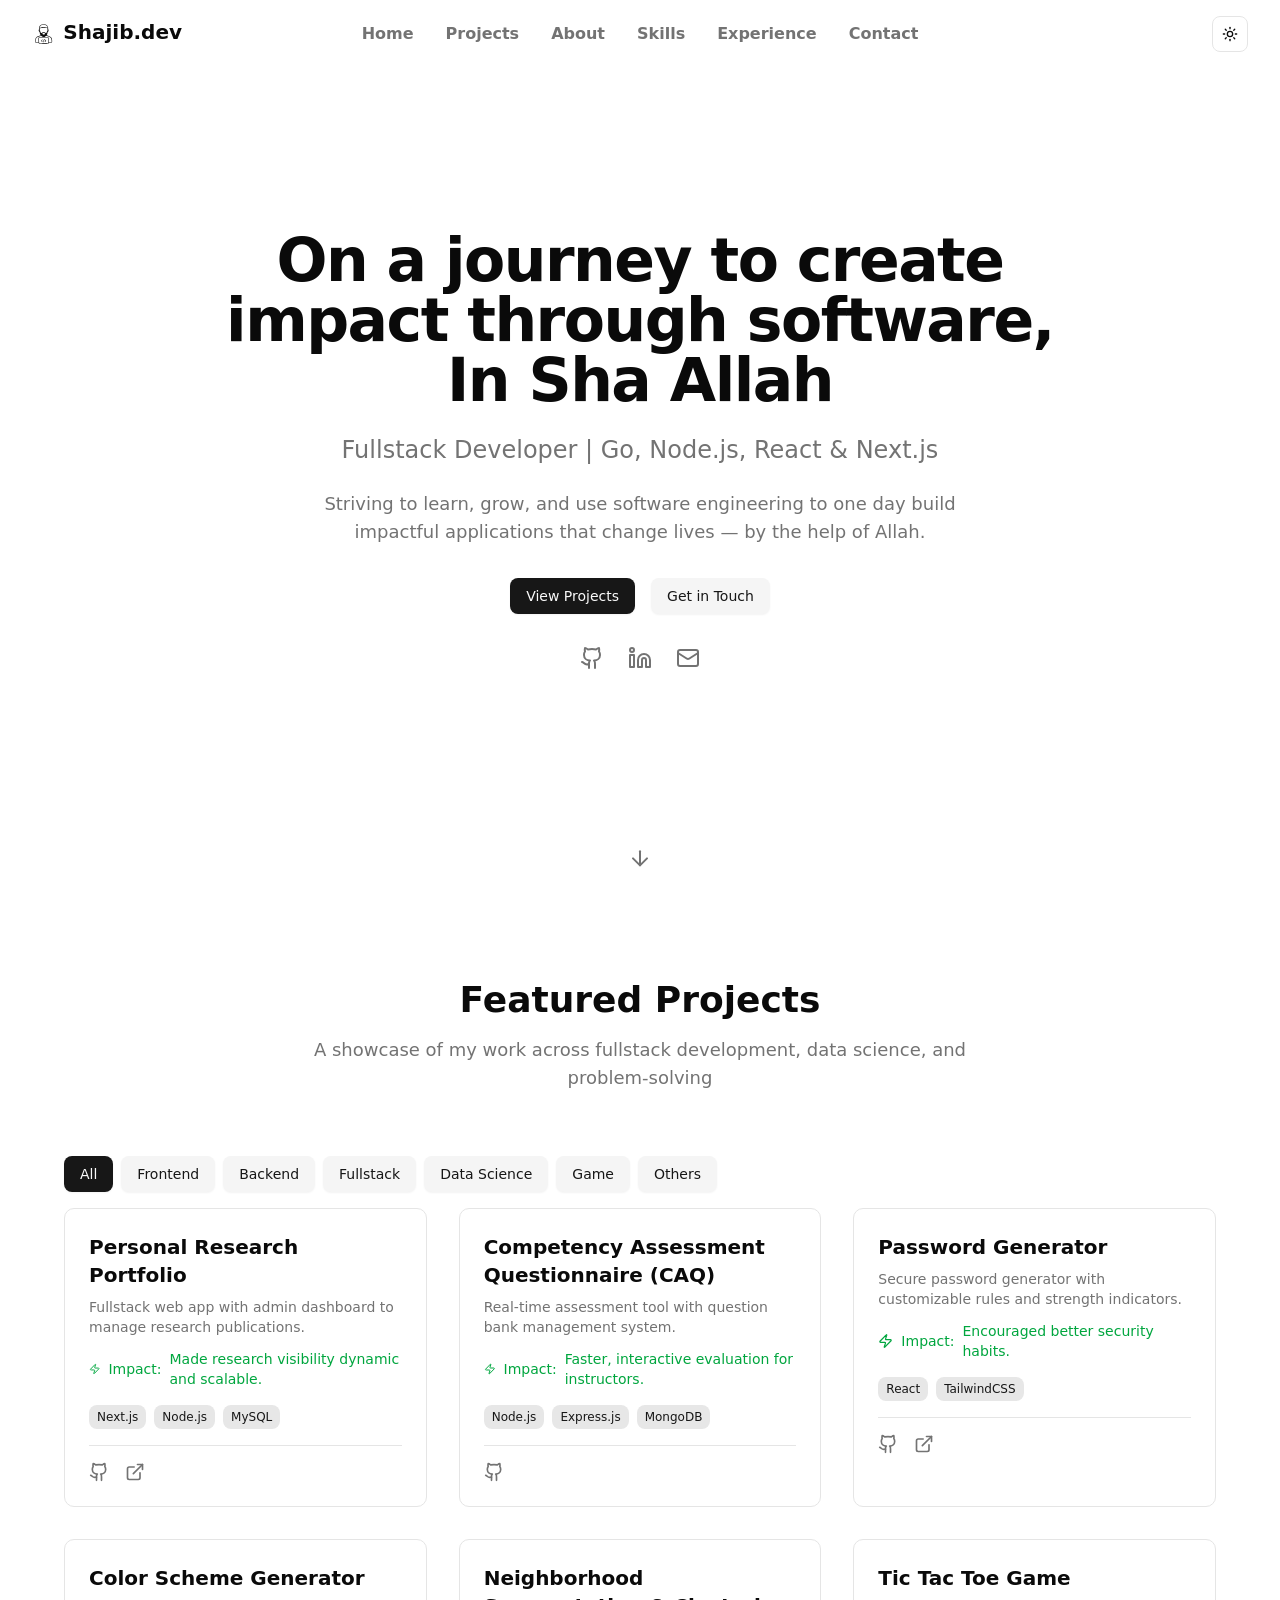
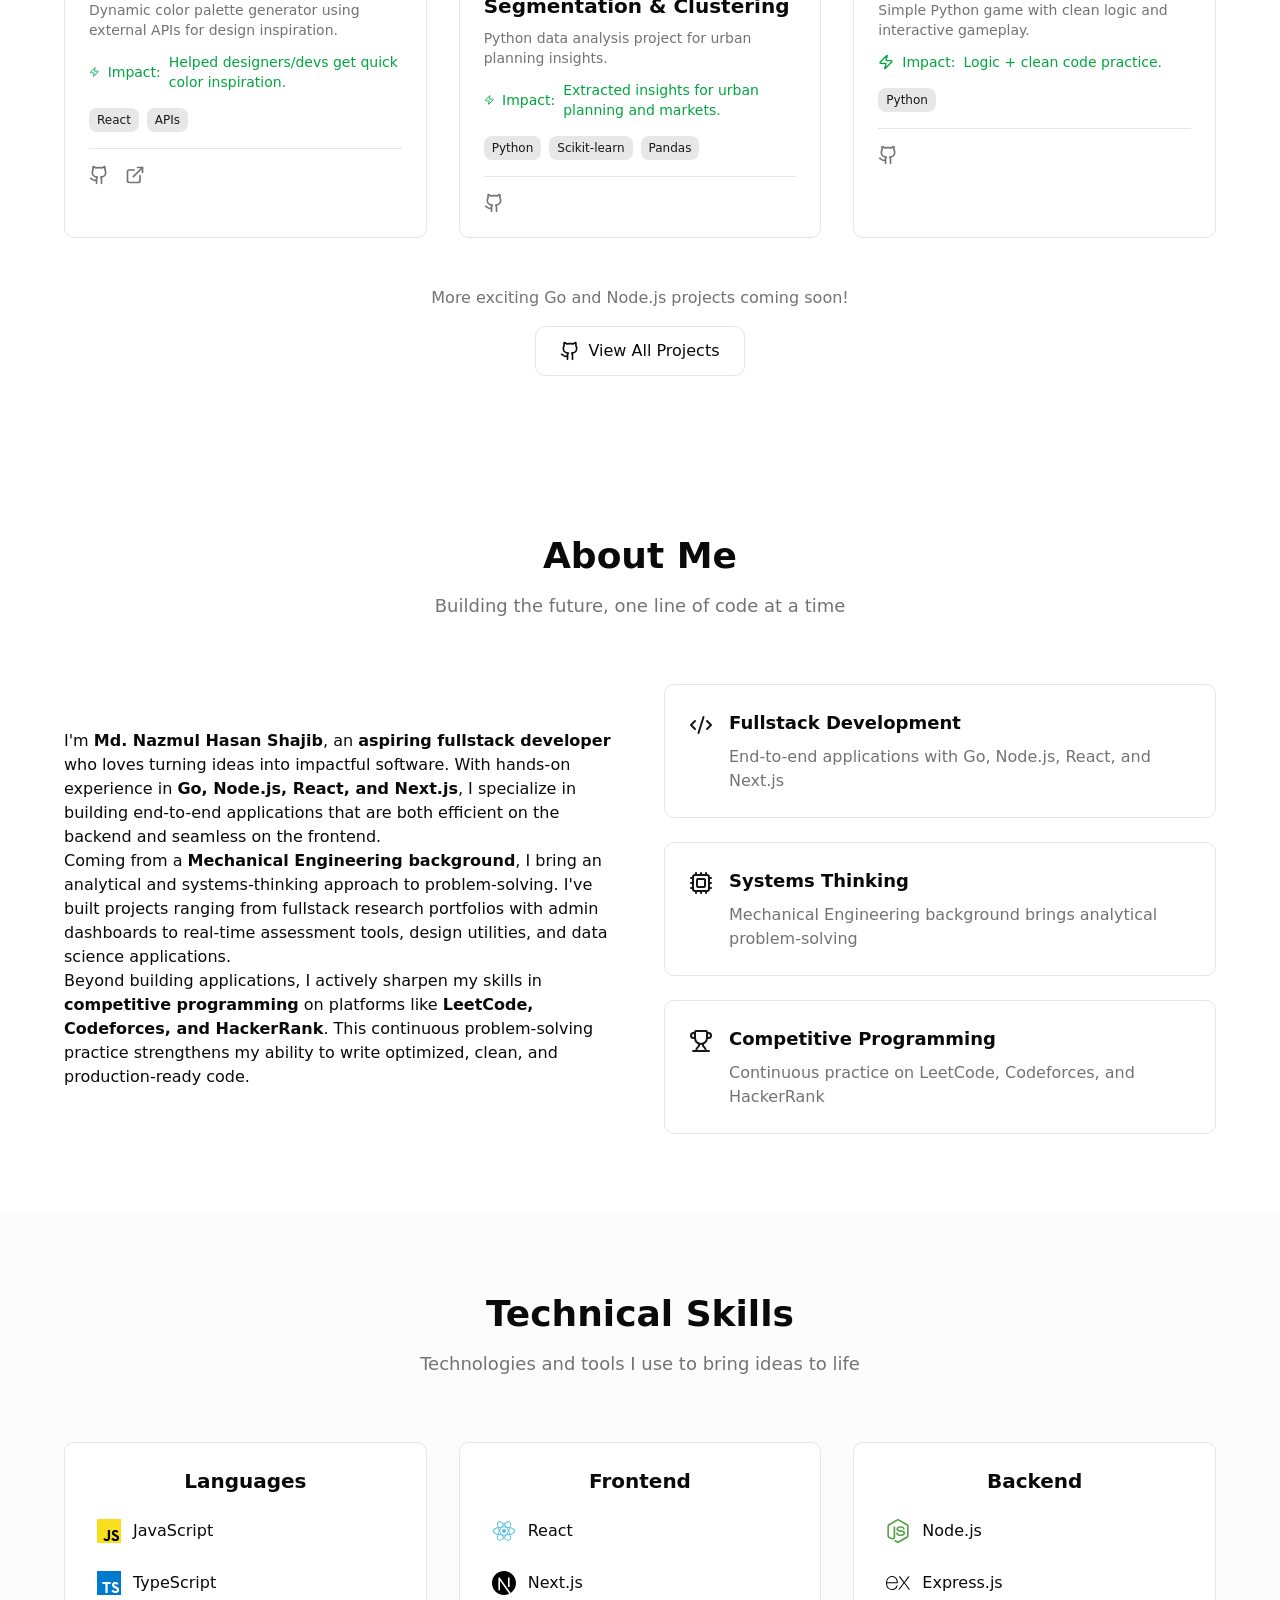
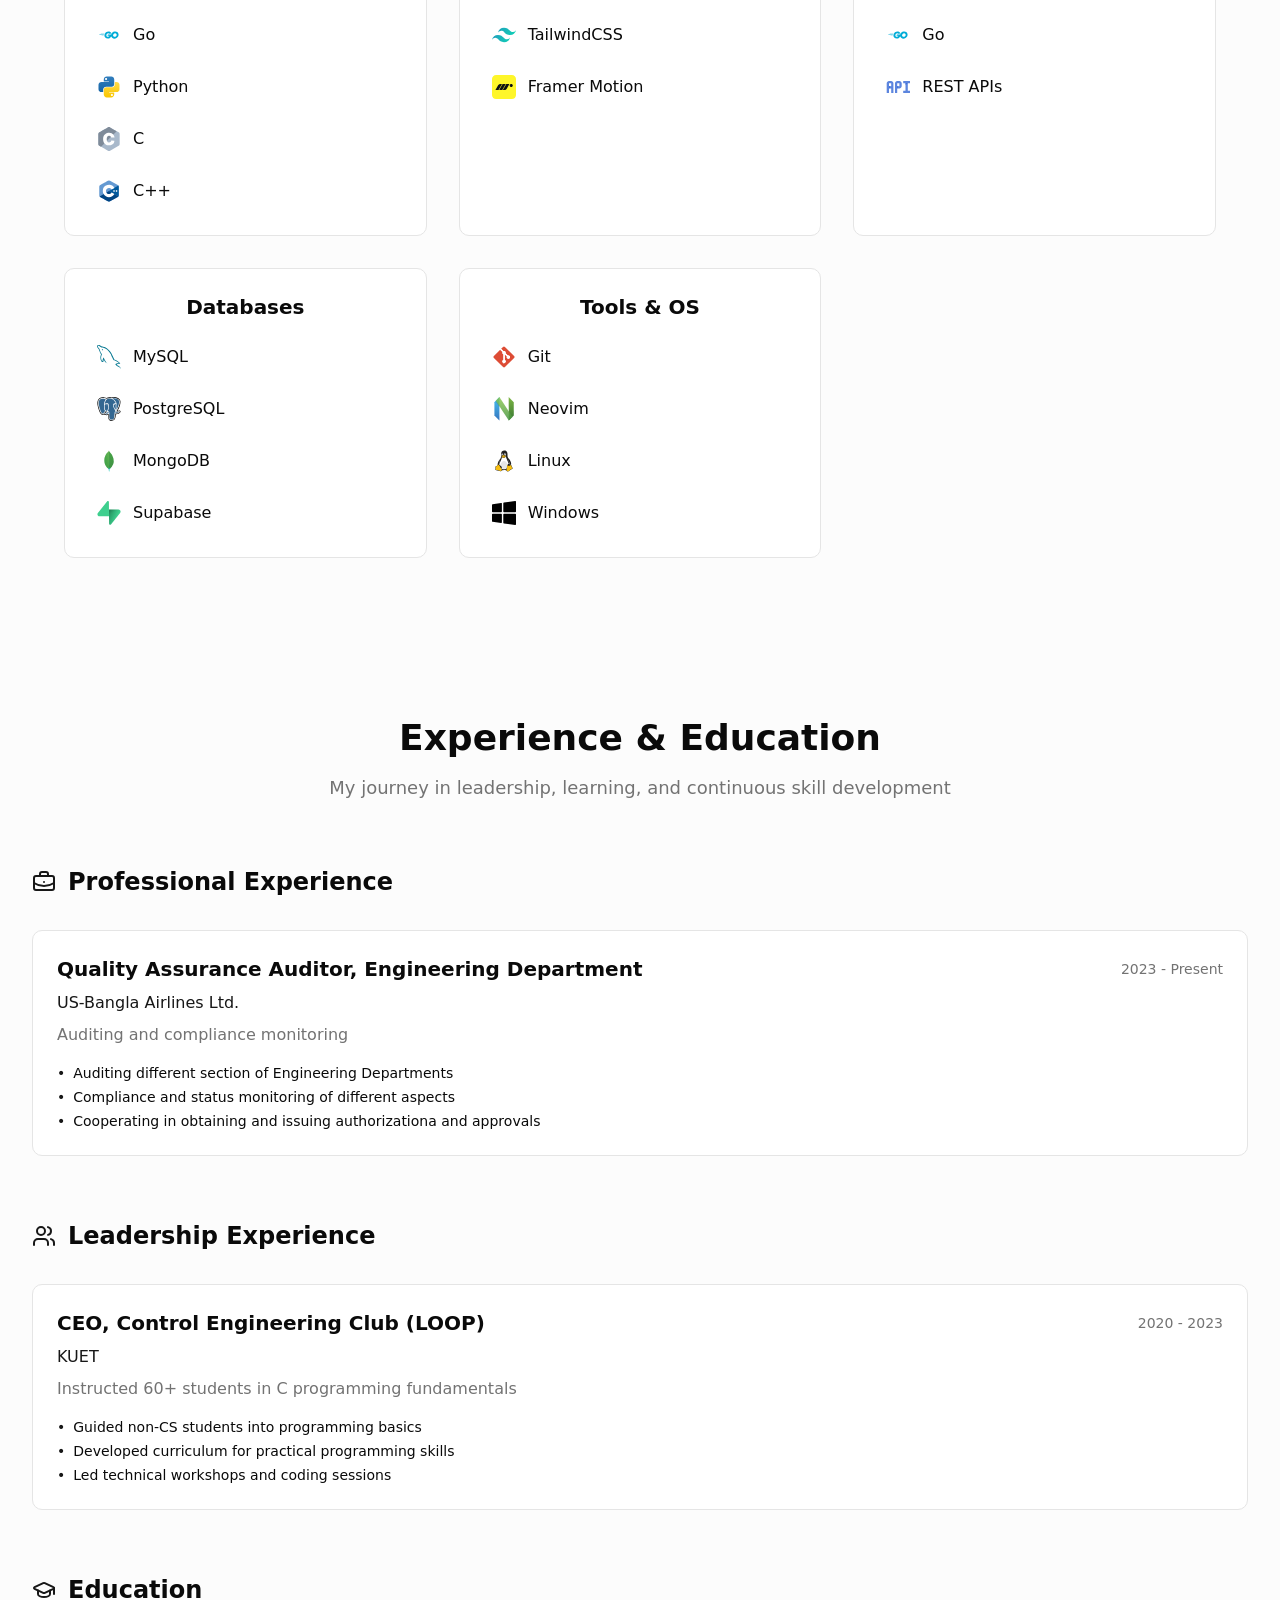
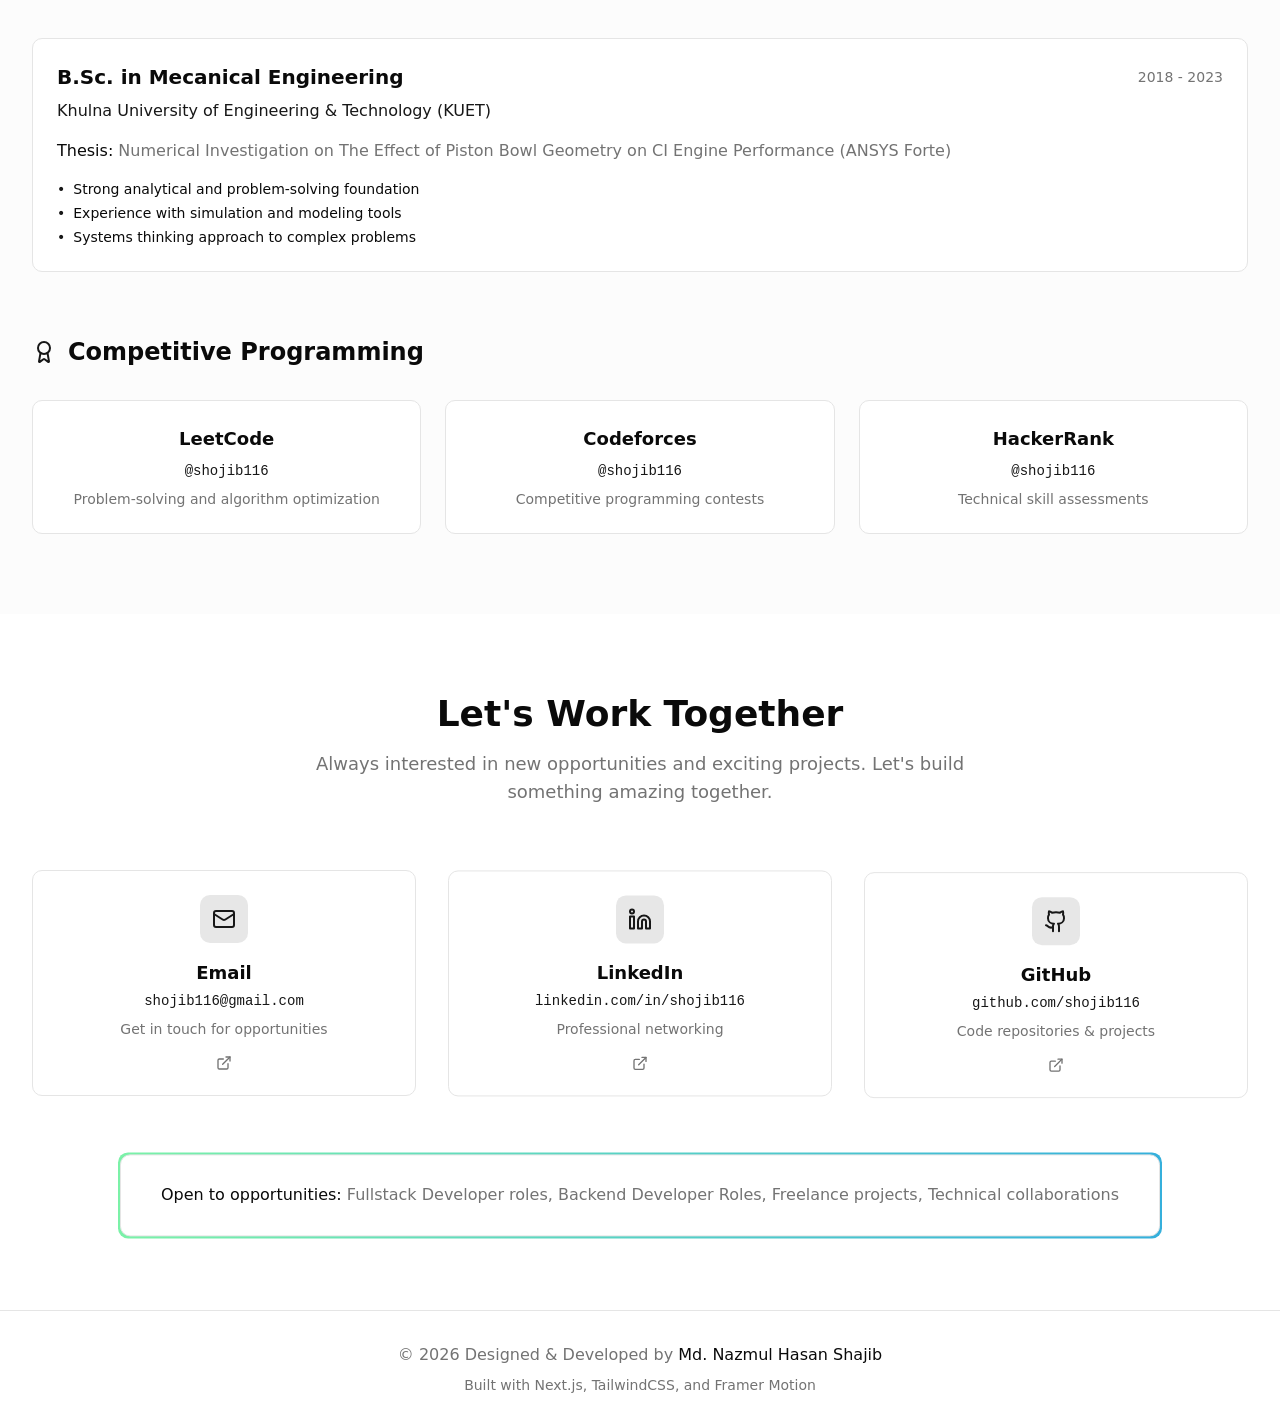
==== commit 1fe4b5d4: "deploy: d138661ec3ec05c6e71d13861f2e3f74488471f0" ====
--- a/index.html
+++ b/index.html
@@ -1 +1 @@
-<!DOCTYPE html><!--nuhYL0NhufUtz0rPgKuRG--><html lang="en"><head><meta charSet="utf-8"/><meta name="viewport" content="width=device-width, initial-scale=1"/><link rel="preload" href="/_next/static/media/83afe278b6a6bb3c-s.p.3a6ba036.woff2" as="font" crossorigin="" type="font/woff2"/><link rel="stylesheet" href="/_next/static/chunks/2b5116622c134d6e.css" data-precedence="next"/><link rel="preload" as="script" fetchPriority="low" href="/_next/static/chunks/6be2cc5cef928ca2.js"/><script src="/_next/static/chunks/0b2c2b6c27740afe.js" async=""></script><script src="/_next/static/chunks/1c33af3d5f7c9746.js" async=""></script><script src="/_next/static/chunks/turbopack-9c0b0da4d6489777.js" async=""></script><script src="/_next/static/chunks/02bc85e068b8cc5c.js" async=""></script><script src="/_next/static/chunks/15e99dc73fdd6b00.js" async=""></script><script src="/_next/static/chunks/60f51d9b5cb48cab.js" async=""></script><script src="/_next/static/chunks/dca172317619ea1c.js" async=""></script><meta name="next-size-adjust" content=""/><title>Md. Nazmul Hasan Shajib - Fullstack Developer</title><meta name="description" content="Servant of ALLAH with a vision for making an impact. Fullstack Developer specializing in Go, Node.js, React, and Next.js."/><meta name="author" content="Md. Nazmul Hasan Shajib"/><meta name="keywords" content="fullstack developer,Go,Node.js,React,Next.js,competitive programming"/><link rel="icon" href="/favicon.ico?favicon.8d0e359c.ico" sizes="256x256" type="image/x-icon"/><script src="/_next/static/chunks/a6dad97d9634a72d.js" noModule=""></script></head><body class="inter_fe8b9d92-module__LINzvG__variable antialiased bg-background"><div hidden=""><!--$--><!--/$--></div><header><nav class="fixed top-0 w-full z-50 transition-all duration-300 bg-transparent" style="transform:translateY(-100px)"><div class="max-w-7xl mx-auto px-4 sm:px-6 lg:px-8"><div class="grid grid-cols-2 lg:grid-cols-[9.375rem_1fr_9.375rem] items-center py-4"><div class="text-xl text-left font-bold text-foreground cursor-pointer flex gap-2"><svg aria-hidden="true" focusable="false" xmlns="http://www.w3.org/2000/svg" width="1024" height="1024" viewBox="0 0 1024 1024" class="w-8 h-8 fill-inherit"><path d="M 485 80.011 C 448.094 83.856, 412.590 96.017, 385.425 114.117 C 371.318 123.516, 352.961 141.660, 344.114 154.947 C 329.591 176.759, 320.995 200.191, 316.398 230.500 C 314.355 243.965, 314.079 279.438, 315.918 291.997 C 317.056 299.767, 317.016 300.580, 315.442 301.497 C 299.323 310.887, 292.955 322.736, 293.031 343.197 C 293.114 365.446, 298.478 385.053, 310.148 405.760 C 315.172 414.674, 326.233 426.322, 333.089 429.919 L 337.679 432.326 338.833 446.528 C 341.468 478.943, 349.235 510.414, 360.656 534.956 C 365.786 545.982, 369.180 551.571, 377.275 562.333 C 380.516 566.641, 383.017 570.265, 382.834 570.387 C 382.650 570.508, 376.425 572.326, 369 574.426 C 345.635 581.035, 303.890 593.698, 289.416 598.566 C 208.842 625.666, 174.726 654.259, 156.578 709.896 C 145.889 742.666, 135.851 811.510, 137.352 841.764 C 138.699 868.943, 149.173 885.137, 170.649 893.248 C 176.396 895.419, 177.512 895.463, 233.696 895.774 L 290.891 896.091 291.496 900.796 C 294.316 922.709, 301.737 935.272, 316.186 942.594 C 327.278 948.215, 318.386 947.970, 511.500 947.970 C 706.371 947.970, 695.531 948.294, 707.790 942.106 C 721.500 935.185, 728.976 923.529, 731.389 905.316 L 732.557 896.500 789.528 895.950 C 832.217 895.538, 847.503 895.075, 850.500 894.103 C 868.928 888.126, 881.694 873.732, 885.622 854.500 C 891.103 827.662, 879.373 739.481, 865.459 702.915 C 845.925 651.586, 811.752 624.615, 731.880 597.490 C 713.132 591.123, 646.124 571, 643.670 571 C 641.296 571, 641.488 570.514, 646.362 564.174 C 667.197 537.073, 678.333 506.492, 683.989 460.843 C 685.095 451.918, 686 442.018, 686 438.845 L 686 433.075 691.870 429.088 C 713.837 414.171, 729.332 379.286, 729.441 344.500 C 729.476 333.407, 729.139 330.502, 727.142 324.698 C 723.814 315.024, 717.844 307.894, 708.540 302.483 C 706.942 301.553, 706.889 300.692, 707.927 292.483 C 709.862 277.185, 710.383 253.465, 709.068 240.500 C 702.452 175.243, 670.561 127.841, 615.500 101.418 C 594.283 91.237, 577.085 86.022, 551.322 81.956 C 536.639 79.639, 499.126 78.539, 485 80.011 M 480.775 106.532 C 436.974 112.504, 405.913 125.815, 381.649 149.012 C 360.128 169.586, 347.237 195.528, 340.931 230.952 C 339.908 236.701, 339.272 241.605, 339.517 241.850 C 339.762 242.095, 343.549 240.656, 347.932 238.653 C 359.553 233.340, 382.835 225.622, 400.974 221.068 C 468.578 204.094, 535.464 202.560, 604 216.409 C 631.988 222.064, 664.580 232.205, 680.210 240.121 C 684.902 242.497, 684.805 242.518, 684.285 239.250 C 680.113 213.035, 673.285 193.155, 662.120 174.721 C 639.630 137.586, 597.778 113.898, 541.659 106.542 C 527.239 104.652, 494.606 104.646, 480.775 106.532 M 484 232.680 C 443.723 234.951, 392.989 246.241, 360.059 260.261 C 351.008 264.115, 340.795 269.846, 339.736 271.667 C 338.485 273.816, 343.208 308.867, 348.008 333.063 C 360.458 395.818, 381.854 448.315, 405.243 473.492 L 411.639 480.377 423.069 468.864 C 440.916 450.887, 456.898 442.543, 483.500 437.315 C 497.249 434.612, 527.034 434.880, 540.734 437.828 C 568.994 443.911, 588.567 455.003, 606.771 475.250 C 609.119 477.863, 611.231 480, 611.464 480 C 611.697 480, 614.275 477.483, 617.193 474.407 C 644.713 445.402, 665.980 389.376, 679.492 310.293 C 683.415 287.333, 685.058 271.775, 683.729 270.174 C 678.276 263.603, 629.040 246.994, 594.500 240.074 C 561.283 233.419, 519.950 230.653, 484 232.680 M 701.053 330.500 C 700.390 333.800, 698.503 342.575, 696.858 350 C 695.214 357.425, 692.360 370.925, 690.517 380 C 688.674 389.075, 686.873 397.850, 686.515 399.500 C 685.884 402.404, 685.916 402.436, 687.515 400.500 C 690.534 396.843, 697.726 381.611, 700.328 373.365 C 701.740 368.890, 703.425 361.250, 704.072 356.386 C 705.321 347, 704.872 331.166, 703.238 327 C 702.349 324.732, 702.146 325.057, 701.053 330.500 M 319.977 328.500 C 319.256 330.150, 318.480 336.450, 318.251 342.500 C 317.757 355.593, 319.916 367.043, 325.520 381.050 C 330.953 394.629, 338.532 406.796, 335.923 397.750 C 335.407 395.962, 333.658 387.750, 332.035 379.500 C 330.412 371.250, 328.166 360.634, 327.042 355.909 C 325.919 351.184, 324.165 342.409, 323.143 336.409 C 321.358 325.920, 321.236 325.615, 319.977 328.500 M 494.500 472.400 C 479.308 474.955, 468.539 479.558, 460.711 486.843 C 455.177 491.993, 452.055 497.743, 452.022 502.849 C 451.948 514.111, 465.964 525.563, 486 530.611 C 492.112 532.150, 497.016 532.487, 512.500 532.430 C 530.173 532.366, 532.115 532.173, 540.307 529.668 C 555.786 524.936, 564.959 518.847, 568.912 510.682 C 576.357 495.303, 561.456 479.192, 534.500 473.474 C 524.348 471.321, 504.143 470.778, 494.500 472.400 M 384.500 595.115 C 268.683 628.770, 236.335 642.222, 209.864 667.741 C 194.955 682.113, 186.774 696.144, 179.102 720.500 C 170.574 747.571, 161 808.888, 161 836.430 C 161 852.744, 165.953 863.210, 175.876 867.863 L 181.500 870.500 235.349 870.791 L 289.199 871.082 288.596 866.291 C 288.036 861.839, 286.135 842.482, 281.006 789 C 279.872 777.175, 277.605 753.912, 275.969 737.303 C 273.576 713.024, 273.181 705.780, 273.952 700.336 C 275.219 691.391, 280.723 680.269, 286.278 675.430 C 291.555 670.832, 300.849 666.356, 307.891 665.021 C 315.106 663.652, 707.087 663.619, 715.500 664.986 C 729.064 667.190, 741.326 676.127, 746.703 687.727 C 751.708 698.524, 751.687 699.339, 744.527 773.527 C 740.918 810.912, 737.527 846.225, 736.991 852 C 736.455 857.775, 735.757 864.427, 735.442 866.783 L 734.867 871.066 788.756 870.783 L 842.645 870.500 848.534 867.487 C 855.710 863.816, 859.333 858.971, 861.611 850 C 864.644 838.059, 862.170 803.700, 855.448 764.387 C 843.349 693.630, 824.163 664.721, 772.988 640.139 C 747.346 627.822, 710.432 615.276, 643.278 596.054 L 622.057 589.980 609.278 602.783 C 591.320 620.777, 574.115 631.838, 552.437 639.326 C 503.323 656.292, 446.736 640.269, 410.223 599.056 C 406.054 594.350, 402.385 590.427, 402.071 590.337 C 401.757 590.248, 393.850 592.398, 384.500 595.115 M 309.500 689.502 C 307.300 690.280, 304.065 692.474, 302.310 694.378 C 296.621 700.552, 296.573 701.827, 300.499 743.186 C 311.268 856.664, 315.805 900.035, 317.494 905.645 C 319.283 911.590, 323.210 916.534, 328.308 919.259 L 332.500 921.500 510.353 921.761 C 632.533 921.940, 689.430 921.692, 692.116 920.969 C 696.913 919.677, 702.484 914.932, 705.004 909.992 C 707.689 904.729, 708.480 898.957, 713.492 848 C 723.233 748.976, 725.999 718.555, 725.978 710.696 C 725.943 697.786, 722.209 691.808, 712.500 689.119 C 709.634 688.325, 652.526 688.022, 511 688.049 C 343.382 688.082, 312.895 688.302, 309.500 689.502 M 532 734.295 C 529.385 735.195, 527.930 736.638, 526.245 740 C 525.005 742.475, 514.041 771.950, 501.880 805.500 C 477.270 873.400, 477.108 874.023, 482.766 879.081 C 487.449 883.267, 492.810 883.147, 497.486 878.750 C 500.611 875.812, 503.201 869.278, 524.471 810.674 C 537.412 775.020, 548 745.004, 548 743.971 C 548 736.590, 539.778 731.618, 532 734.295 M 428.276 777.605 C 415.986 790.197, 405.007 802.246, 403.878 804.380 C 399.920 811.865, 400.602 812.928, 425.328 837.825 C 437.523 850.104, 448.715 860.791, 450.200 861.575 C 456.417 864.856, 463.498 862.082, 466.051 855.365 C 468.195 849.726, 466.566 847.326, 447.479 828 L 429.208 809.500 447.102 790.649 C 467.963 768.671, 469.424 765.827, 463.605 758.530 C 461.810 756.278, 460.351 755.644, 456.003 755.226 L 450.621 754.709 428.276 777.605 M 561.500 756.161 C 555.776 759.308, 554.331 766.222, 558.250 771.702 C 559.487 773.432, 567.813 782.504, 576.750 791.860 C 585.688 801.217, 593 809.044, 593 809.252 C 593 809.461, 585.167 817.419, 575.592 826.937 C 566.018 836.454, 557.405 845.690, 556.451 847.461 C 554.224 851.596, 555.110 856.816, 558.596 860.090 C 560.634 862.005, 562.240 862.500, 566.410 862.500 L 571.659 862.500 595.303 839.596 C 619.954 815.716, 621.868 813.228, 620.474 806.882 C 619.979 804.628, 613.483 797.264, 596.887 780.146 C 584.290 767.152, 573.199 756.210, 572.241 755.830 C 569.545 754.762, 563.717 754.941, 561.500 756.161" stroke="none" fill="currentColor" fill-rule="evenodd"></path></svg><span class="hidden lg:block">Shajib.dev</span></div><div class="hidden lg:flex items-center mx-auto space-x-8"><button class="text-muted-foreground hover:text-foreground font-bold transition-colors" tabindex="0">Home</button><button class="text-muted-foreground hover:text-foreground font-bold transition-colors" tabindex="0">Projects</button><button class="text-muted-foreground hover:text-foreground font-bold transition-colors" tabindex="0">About</button><button class="text-muted-foreground hover:text-foreground font-bold transition-colors" tabindex="0">Skills</button><button class="text-muted-foreground hover:text-foreground font-bold transition-colors" tabindex="0">Experience</button><button class="text-muted-foreground hover:text-foreground font-bold transition-colors" tabindex="0">Contact</button></div><div><div class="w-9 h-9 rounded-md border border-input bg-background"></div><div class="lg:hidden float-right"><div tabindex="0"><button type="button" aria-haspopup="dialog" aria-expanded="false" aria-controls="radix-_R_1ejb_" data-state="closed" data-slot="popover-trigger"><div><svg xmlns="http://www.w3.org/2000/svg" width="24" height="24" viewBox="0 0 24 24" fill="none" stroke="currentColor" stroke-width="2" stroke-linecap="round" stroke-linejoin="round" class="lucide lucide-menu h-6 w-6 text-foreground" aria-hidden="true"><path d="M4 12h16"></path><path d="M4 18h16"></path><path d="M4 6h16"></path></svg></div></button></div></div></div></div></div></nav></header><main><section id="home" class="min-h-screen flex items-center justify-center px-4 sm:px-6 lg:px-8"><div class="max-w-7xl mx-auto px-4 sm:px-6 lg:px-8"><div class="max-w-4xl mx-auto text-center"><div class="space-y-6" style="opacity:0;transform:translateY(30px)"><h1 class="text-3xl sm:text-5xl lg:text-6xl font-bold tracking-tight" style="opacity:0;transform:translateY(20px)"><span class="text-foreground">On a journey to create impact through software, In Sha Allah<!-- --> </span></h1><p class="text-xl sm:text-2xl text-muted-foreground max-w-3xl mx-auto" style="opacity:0;transform:translateY(20px)">Fullstack Developer | Go, Node.js, React &amp; Next.js</p><p class="text-lg text-muted-foreground max-w-2xl mx-auto" style="opacity:0;transform:translateY(20px)">Striving to learn, grow, and use software engineering to one day build impactful applications that change lives — by the help of Allah.</p><div class="flex flex-col sm:flex-row gap-4 justify-center items-center mt-8" style="opacity:0;transform:translateY(20px)"><div tabindex="0"><button data-slot="button" class="inline-flex items-center justify-center gap-2 whitespace-nowrap rounded-md text-sm font-medium transition-all disabled:pointer-events-none disabled:opacity-50 [&amp;_svg]:pointer-events-none [&amp;_svg:not([class*=&#x27;size-&#x27;])]:size-4 shrink-0 [&amp;_svg]:shrink-0 outline-none focus-visible:border-ring focus-visible:ring-ring/50 focus-visible:ring-[3px] aria-invalid:ring-destructive/20 dark:aria-invalid:ring-destructive/40 aria-invalid:border-destructive bg-primary text-primary-foreground shadow-xs hover:bg-primary/90 h-9 px-4 py-2 has-[&gt;svg]:px-3">View Projects</button></div><div tabindex="0"><button data-slot="button" class="inline-flex items-center justify-center gap-2 whitespace-nowrap rounded-md text-sm font-medium transition-all disabled:pointer-events-none disabled:opacity-50 [&amp;_svg]:pointer-events-none [&amp;_svg:not([class*=&#x27;size-&#x27;])]:size-4 shrink-0 [&amp;_svg]:shrink-0 outline-none focus-visible:border-ring focus-visible:ring-ring/50 focus-visible:ring-[3px] aria-invalid:ring-destructive/20 dark:aria-invalid:ring-destructive/40 aria-invalid:border-destructive bg-secondary text-secondary-foreground shadow-xs hover:bg-secondary/80 h-9 px-4 py-2 has-[&gt;svg]:px-3">Get in Touch</button></div></div><div class="flex justify-center space-x-6 mt-8" style="opacity:0"><a href="https://github.com/shojib116" target="_blank" rel="noopener noreferrer" class="text-muted-foreground hover:text-foreground transition-colors" aria-label="GitHub" tabindex="0"><svg xmlns="http://www.w3.org/2000/svg" width="24" height="24" viewBox="0 0 24 24" fill="none" stroke="currentColor" stroke-width="2" stroke-linecap="round" stroke-linejoin="round" class="lucide lucide-github h-6 w-6" aria-hidden="true"><path d="M15 22v-4a4.8 4.8 0 0 0-1-3.5c3 0 6-2 6-5.5.08-1.25-.27-2.48-1-3.5.28-1.15.28-2.35 0-3.5 0 0-1 0-3 1.5-2.64-.5-5.36-.5-8 0C6 2 5 2 5 2c-.3 1.15-.3 2.35 0 3.5A5.403 5.403 0 0 0 4 9c0 3.5 3 5.5 6 5.5-.39.49-.68 1.05-.85 1.65-.17.6-.22 1.23-.15 1.85v4"></path><path d="M9 18c-4.51 2-5-2-7-2"></path></svg></a><a href="https://linkedin.com/in/shojib116" target="_blank" rel="noopener noreferrer" class="text-muted-foreground hover:text-foreground transition-colors" aria-label="LinkedIn" tabindex="0"><svg xmlns="http://www.w3.org/2000/svg" width="24" height="24" viewBox="0 0 24 24" fill="none" stroke="currentColor" stroke-width="2" stroke-linecap="round" stroke-linejoin="round" class="lucide lucide-linkedin h-6 w-6" aria-hidden="true"><path d="M16 8a6 6 0 0 1 6 6v7h-4v-7a2 2 0 0 0-2-2 2 2 0 0 0-2 2v7h-4v-7a6 6 0 0 1 6-6z"></path><rect width="4" height="12" x="2" y="9"></rect><circle cx="4" cy="4" r="2"></circle></svg></a><a href="mailto:shojib116@gmail.com" target="_blank" rel="noopener noreferrer" class="text-muted-foreground hover:text-foreground transition-colors" aria-label="Email" tabindex="0"><svg xmlns="http://www.w3.org/2000/svg" width="24" height="24" viewBox="0 0 24 24" fill="none" stroke="currentColor" stroke-width="2" stroke-linecap="round" stroke-linejoin="round" class="lucide lucide-mail h-6 w-6" aria-hidden="true"><path d="m22 7-8.991 5.727a2 2 0 0 1-2.009 0L2 7"></path><rect x="2" y="4" width="20" height="16" rx="2"></rect></svg></a></div></div><div class="absolute bottom-8 left-1/2 transform -translate-x-1/2" style="opacity:0"><button class="text-muted-foreground hover:text-foreground transition-colors" aria-label="Scroll to about section"><svg xmlns="http://www.w3.org/2000/svg" width="24" height="24" viewBox="0 0 24 24" fill="none" stroke="currentColor" stroke-width="2" stroke-linecap="round" stroke-linejoin="round" class="lucide lucide-arrow-down h-6 w-6" aria-hidden="true"><path d="M12 5v14"></path><path d="m19 12-7 7-7-7"></path></svg></button></div></div></div></section><section id="projects" class="py-20 px-4 sm:px-6 lg:px-8"><div class="max-w-7xl mx-auto px-4 sm:px-6 lg:px-8"><div class="text-center mb-16" style="opacity:0;transform:translateY(30px)"><h2 class="text-3xl sm:text-4xl font-bold mb-4">Featured Projects</h2><p class="text-muted-foreground text-lg max-w-2xl mx-auto">A showcase of my work across fullstack development, data science, and problem-solving</p></div><div class="mb-4 flex flex-wrap gap-2 "><button data-slot="button" class="inline-flex items-center justify-center gap-2 whitespace-nowrap rounded-md text-sm font-medium transition-all disabled:pointer-events-none disabled:opacity-50 [&amp;_svg]:pointer-events-none [&amp;_svg:not([class*=&#x27;size-&#x27;])]:size-4 shrink-0 [&amp;_svg]:shrink-0 outline-none focus-visible:border-ring focus-visible:ring-ring/50 focus-visible:ring-[3px] aria-invalid:ring-destructive/20 dark:aria-invalid:ring-destructive/40 aria-invalid:border-destructive bg-primary text-primary-foreground shadow-xs hover:bg-primary/90 h-9 px-4 py-2 has-[&gt;svg]:px-3">All</button><button data-slot="button" class="inline-flex items-center justify-center gap-2 whitespace-nowrap rounded-md text-sm font-medium transition-all disabled:pointer-events-none disabled:opacity-50 [&amp;_svg]:pointer-events-none [&amp;_svg:not([class*=&#x27;size-&#x27;])]:size-4 shrink-0 [&amp;_svg]:shrink-0 outline-none focus-visible:border-ring focus-visible:ring-ring/50 focus-visible:ring-[3px] aria-invalid:ring-destructive/20 dark:aria-invalid:ring-destructive/40 aria-invalid:border-destructive bg-secondary text-secondary-foreground shadow-xs hover:bg-secondary/80 h-9 px-4 py-2 has-[&gt;svg]:px-3">Frontend</button><button data-slot="button" class="inline-flex items-center justify-center gap-2 whitespace-nowrap rounded-md text-sm font-medium transition-all disabled:pointer-events-none disabled:opacity-50 [&amp;_svg]:pointer-events-none [&amp;_svg:not([class*=&#x27;size-&#x27;])]:size-4 shrink-0 [&amp;_svg]:shrink-0 outline-none focus-visible:border-ring focus-visible:ring-ring/50 focus-visible:ring-[3px] aria-invalid:ring-destructive/20 dark:aria-invalid:ring-destructive/40 aria-invalid:border-destructive bg-secondary text-secondary-foreground shadow-xs hover:bg-secondary/80 h-9 px-4 py-2 has-[&gt;svg]:px-3">Backend</button><button data-slot="button" class="inline-flex items-center justify-center gap-2 whitespace-nowrap rounded-md text-sm font-medium transition-all disabled:pointer-events-none disabled:opacity-50 [&amp;_svg]:pointer-events-none [&amp;_svg:not([class*=&#x27;size-&#x27;])]:size-4 shrink-0 [&amp;_svg]:shrink-0 outline-none focus-visible:border-ring focus-visible:ring-ring/50 focus-visible:ring-[3px] aria-invalid:ring-destructive/20 dark:aria-invalid:ring-destructive/40 aria-invalid:border-destructive bg-secondary text-secondary-foreground shadow-xs hover:bg-secondary/80 h-9 px-4 py-2 has-[&gt;svg]:px-3">Fullstack</button><button data-slot="button" class="inline-flex items-center justify-center gap-2 whitespace-nowrap rounded-md text-sm font-medium transition-all disabled:pointer-events-none disabled:opacity-50 [&amp;_svg]:pointer-events-none [&amp;_svg:not([class*=&#x27;size-&#x27;])]:size-4 shrink-0 [&amp;_svg]:shrink-0 outline-none focus-visible:border-ring focus-visible:ring-ring/50 focus-visible:ring-[3px] aria-invalid:ring-destructive/20 dark:aria-invalid:ring-destructive/40 aria-invalid:border-destructive bg-secondary text-secondary-foreground shadow-xs hover:bg-secondary/80 h-9 px-4 py-2 has-[&gt;svg]:px-3">Data Science</button><button data-slot="button" class="inline-flex items-center justify-center gap-2 whitespace-nowrap rounded-md text-sm font-medium transition-all disabled:pointer-events-none disabled:opacity-50 [&amp;_svg]:pointer-events-none [&amp;_svg:not([class*=&#x27;size-&#x27;])]:size-4 shrink-0 [&amp;_svg]:shrink-0 outline-none focus-visible:border-ring focus-visible:ring-ring/50 focus-visible:ring-[3px] aria-invalid:ring-destructive/20 dark:aria-invalid:ring-destructive/40 aria-invalid:border-destructive bg-secondary text-secondary-foreground shadow-xs hover:bg-secondary/80 h-9 px-4 py-2 has-[&gt;svg]:px-3">Game</button><button data-slot="button" class="inline-flex items-center justify-center gap-2 whitespace-nowrap rounded-md text-sm font-medium transition-all disabled:pointer-events-none disabled:opacity-50 [&amp;_svg]:pointer-events-none [&amp;_svg:not([class*=&#x27;size-&#x27;])]:size-4 shrink-0 [&amp;_svg]:shrink-0 outline-none focus-visible:border-ring focus-visible:ring-ring/50 focus-visible:ring-[3px] aria-invalid:ring-destructive/20 dark:aria-invalid:ring-destructive/40 aria-invalid:border-destructive bg-secondary text-secondary-foreground shadow-xs hover:bg-secondary/80 h-9 px-4 py-2 has-[&gt;svg]:px-3">Others</button></div><div class="grid md:grid-cols-2 lg:grid-cols-3 gap-8"><div class="bg-card rounded-lg p-6 border border-border hover:shadow-lg transition-all group"><div class="space-y-4"><div><h3 class="text-xl font-semibold mb-2 group-hover:text-primary transition-colors">Personal Research Portfolio</h3><p class="text-muted-foreground text-sm mb-3">Fullstack web app with admin dashboard to manage research publications.</p><div class="flex items-center space-x-2 text-sm text-green-600 dark:text-green-400"><svg xmlns="http://www.w3.org/2000/svg" width="24" height="24" viewBox="0 0 24 24" fill="none" stroke="currentColor" stroke-width="2" stroke-linecap="round" stroke-linejoin="round" class="lucide lucide-zap h-4 w-4" aria-hidden="true"><path d="M4 14a1 1 0 0 1-.78-1.63l9.9-10.2a.5.5 0 0 1 .86.46l-1.92 6.02A1 1 0 0 0 13 10h7a1 1 0 0 1 .78 1.63l-9.9 10.2a.5.5 0 0 1-.86-.46l1.92-6.02A1 1 0 0 0 11 14z"></path></svg><span class="font-medium">Impact:</span><span>Made research visibility dynamic and scalable.</span></div></div><div class="flex flex-wrap gap-2"><span class="px-2 py-1 bg-primary/10 text-primary rounded-md text-xs font-medium">Next.js</span><span class="px-2 py-1 bg-primary/10 text-primary rounded-md text-xs font-medium">Node.js</span><span class="px-2 py-1 bg-primary/10 text-primary rounded-md text-xs font-medium">MySQL</span></div><div class="flex items-center justify-between pt-4 border-t border-border"><div class="flex space-x-4"><a href="#" target="_blank" rel="noopener noreferrer" class="text-muted-foreground hover:text-foreground transition-colors" tabindex="0"><svg xmlns="http://www.w3.org/2000/svg" width="24" height="24" viewBox="0 0 24 24" fill="none" stroke="currentColor" stroke-width="2" stroke-linecap="round" stroke-linejoin="round" class="lucide lucide-github h-5 w-5" aria-hidden="true"><path d="M15 22v-4a4.8 4.8 0 0 0-1-3.5c3 0 6-2 6-5.5.08-1.25-.27-2.48-1-3.5.28-1.15.28-2.35 0-3.5 0 0-1 0-3 1.5-2.64-.5-5.36-.5-8 0C6 2 5 2 5 2c-.3 1.15-.3 2.35 0 3.5A5.403 5.403 0 0 0 4 9c0 3.5 3 5.5 6 5.5-.39.49-.68 1.05-.85 1.65-.17.6-.22 1.23-.15 1.85v4"></path><path d="M9 18c-4.51 2-5-2-7-2"></path></svg></a><a href="#" target="_blank" rel="noopener noreferrer" class="text-muted-foreground hover:text-foreground transition-colors" tabindex="0"><svg xmlns="http://www.w3.org/2000/svg" width="24" height="24" viewBox="0 0 24 24" fill="none" stroke="currentColor" stroke-width="2" stroke-linecap="round" stroke-linejoin="round" class="lucide lucide-external-link h-5 w-5" aria-hidden="true"><path d="M15 3h6v6"></path><path d="M10 14 21 3"></path><path d="M18 13v6a2 2 0 0 1-2 2H5a2 2 0 0 1-2-2V8a2 2 0 0 1 2-2h6"></path></svg></a></div></div></div></div><div class="bg-card rounded-lg p-6 border border-border hover:shadow-lg transition-all group"><div class="space-y-4"><div><h3 class="text-xl font-semibold mb-2 group-hover:text-primary transition-colors">Competency Assessment Questionnaire (CAQ)</h3><p class="text-muted-foreground text-sm mb-3">Real-time assessment tool with question bank management system.</p><div class="flex items-center space-x-2 text-sm text-green-600 dark:text-green-400"><svg xmlns="http://www.w3.org/2000/svg" width="24" height="24" viewBox="0 0 24 24" fill="none" stroke="currentColor" stroke-width="2" stroke-linecap="round" stroke-linejoin="round" class="lucide lucide-zap h-4 w-4" aria-hidden="true"><path d="M4 14a1 1 0 0 1-.78-1.63l9.9-10.2a.5.5 0 0 1 .86.46l-1.92 6.02A1 1 0 0 0 13 10h7a1 1 0 0 1 .78 1.63l-9.9 10.2a.5.5 0 0 1-.86-.46l1.92-6.02A1 1 0 0 0 11 14z"></path></svg><span class="font-medium">Impact:</span><span>Faster, interactive evaluation for instructors.</span></div></div><div class="flex flex-wrap gap-2"><span class="px-2 py-1 bg-primary/10 text-primary rounded-md text-xs font-medium">Node.js</span><span class="px-2 py-1 bg-primary/10 text-primary rounded-md text-xs font-medium">Express.js</span><span class="px-2 py-1 bg-primary/10 text-primary rounded-md text-xs font-medium">MongoDB</span></div><div class="flex items-center justify-between pt-4 border-t border-border"><div class="flex space-x-4"><a href="#" target="_blank" rel="noopener noreferrer" class="text-muted-foreground hover:text-foreground transition-colors" tabindex="0"><svg xmlns="http://www.w3.org/2000/svg" width="24" height="24" viewBox="0 0 24 24" fill="none" stroke="currentColor" stroke-width="2" stroke-linecap="round" stroke-linejoin="round" class="lucide lucide-github h-5 w-5" aria-hidden="true"><path d="M15 22v-4a4.8 4.8 0 0 0-1-3.5c3 0 6-2 6-5.5.08-1.25-.27-2.48-1-3.5.28-1.15.28-2.35 0-3.5 0 0-1 0-3 1.5-2.64-.5-5.36-.5-8 0C6 2 5 2 5 2c-.3 1.15-.3 2.35 0 3.5A5.403 5.403 0 0 0 4 9c0 3.5 3 5.5 6 5.5-.39.49-.68 1.05-.85 1.65-.17.6-.22 1.23-.15 1.85v4"></path><path d="M9 18c-4.51 2-5-2-7-2"></path></svg></a></div></div></div></div><div class="bg-card rounded-lg p-6 border border-border hover:shadow-lg transition-all group"><div class="space-y-4"><div><h3 class="text-xl font-semibold mb-2 group-hover:text-primary transition-colors">Password Generator</h3><p class="text-muted-foreground text-sm mb-3">Secure password generator with customizable rules and strength indicators.</p><div class="flex items-center space-x-2 text-sm text-green-600 dark:text-green-400"><svg xmlns="http://www.w3.org/2000/svg" width="24" height="24" viewBox="0 0 24 24" fill="none" stroke="currentColor" stroke-width="2" stroke-linecap="round" stroke-linejoin="round" class="lucide lucide-zap h-4 w-4" aria-hidden="true"><path d="M4 14a1 1 0 0 1-.78-1.63l9.9-10.2a.5.5 0 0 1 .86.46l-1.92 6.02A1 1 0 0 0 13 10h7a1 1 0 0 1 .78 1.63l-9.9 10.2a.5.5 0 0 1-.86-.46l1.92-6.02A1 1 0 0 0 11 14z"></path></svg><span class="font-medium">Impact:</span><span>Encouraged better security habits.</span></div></div><div class="flex flex-wrap gap-2"><span class="px-2 py-1 bg-primary/10 text-primary rounded-md text-xs font-medium">React</span><span class="px-2 py-1 bg-primary/10 text-primary rounded-md text-xs font-medium">TailwindCSS</span></div><div class="flex items-center justify-between pt-4 border-t border-border"><div class="flex space-x-4"><a href="#" target="_blank" rel="noopener noreferrer" class="text-muted-foreground hover:text-foreground transition-colors" tabindex="0"><svg xmlns="http://www.w3.org/2000/svg" width="24" height="24" viewBox="0 0 24 24" fill="none" stroke="currentColor" stroke-width="2" stroke-linecap="round" stroke-linejoin="round" class="lucide lucide-github h-5 w-5" aria-hidden="true"><path d="M15 22v-4a4.8 4.8 0 0 0-1-3.5c3 0 6-2 6-5.5.08-1.25-.27-2.48-1-3.5.28-1.15.28-2.35 0-3.5 0 0-1 0-3 1.5-2.64-.5-5.36-.5-8 0C6 2 5 2 5 2c-.3 1.15-.3 2.35 0 3.5A5.403 5.403 0 0 0 4 9c0 3.5 3 5.5 6 5.5-.39.49-.68 1.05-.85 1.65-.17.6-.22 1.23-.15 1.85v4"></path><path d="M9 18c-4.51 2-5-2-7-2"></path></svg></a><a href="#" target="_blank" rel="noopener noreferrer" class="text-muted-foreground hover:text-foreground transition-colors" tabindex="0"><svg xmlns="http://www.w3.org/2000/svg" width="24" height="24" viewBox="0 0 24 24" fill="none" stroke="currentColor" stroke-width="2" stroke-linecap="round" stroke-linejoin="round" class="lucide lucide-external-link h-5 w-5" aria-hidden="true"><path d="M15 3h6v6"></path><path d="M10 14 21 3"></path><path d="M18 13v6a2 2 0 0 1-2 2H5a2 2 0 0 1-2-2V8a2 2 0 0 1 2-2h6"></path></svg></a></div></div></div></div><div class="bg-card rounded-lg p-6 border border-border hover:shadow-lg transition-all group"><div class="space-y-4"><div><h3 class="text-xl font-semibold mb-2 group-hover:text-primary transition-colors">Color Scheme Generator</h3><p class="text-muted-foreground text-sm mb-3">Dynamic color palette generator using external APIs for design inspiration.</p><div class="flex items-center space-x-2 text-sm text-green-600 dark:text-green-400"><svg xmlns="http://www.w3.org/2000/svg" width="24" height="24" viewBox="0 0 24 24" fill="none" stroke="currentColor" stroke-width="2" stroke-linecap="round" stroke-linejoin="round" class="lucide lucide-zap h-4 w-4" aria-hidden="true"><path d="M4 14a1 1 0 0 1-.78-1.63l9.9-10.2a.5.5 0 0 1 .86.46l-1.92 6.02A1 1 0 0 0 13 10h7a1 1 0 0 1 .78 1.63l-9.9 10.2a.5.5 0 0 1-.86-.46l1.92-6.02A1 1 0 0 0 11 14z"></path></svg><span class="font-medium">Impact:</span><span>Helped designers/devs get quick color inspiration.</span></div></div><div class="flex flex-wrap gap-2"><span class="px-2 py-1 bg-primary/10 text-primary rounded-md text-xs font-medium">React</span><span class="px-2 py-1 bg-primary/10 text-primary rounded-md text-xs font-medium">APIs</span></div><div class="flex items-center justify-between pt-4 border-t border-border"><div class="flex space-x-4"><a href="#" target="_blank" rel="noopener noreferrer" class="text-muted-foreground hover:text-foreground transition-colors" tabindex="0"><svg xmlns="http://www.w3.org/2000/svg" width="24" height="24" viewBox="0 0 24 24" fill="none" stroke="currentColor" stroke-width="2" stroke-linecap="round" stroke-linejoin="round" class="lucide lucide-github h-5 w-5" aria-hidden="true"><path d="M15 22v-4a4.8 4.8 0 0 0-1-3.5c3 0 6-2 6-5.5.08-1.25-.27-2.48-1-3.5.28-1.15.28-2.35 0-3.5 0 0-1 0-3 1.5-2.64-.5-5.36-.5-8 0C6 2 5 2 5 2c-.3 1.15-.3 2.35 0 3.5A5.403 5.403 0 0 0 4 9c0 3.5 3 5.5 6 5.5-.39.49-.68 1.05-.85 1.65-.17.6-.22 1.23-.15 1.85v4"></path><path d="M9 18c-4.51 2-5-2-7-2"></path></svg></a><a href="#" target="_blank" rel="noopener noreferrer" class="text-muted-foreground hover:text-foreground transition-colors" tabindex="0"><svg xmlns="http://www.w3.org/2000/svg" width="24" height="24" viewBox="0 0 24 24" fill="none" stroke="currentColor" stroke-width="2" stroke-linecap="round" stroke-linejoin="round" class="lucide lucide-external-link h-5 w-5" aria-hidden="true"><path d="M15 3h6v6"></path><path d="M10 14 21 3"></path><path d="M18 13v6a2 2 0 0 1-2 2H5a2 2 0 0 1-2-2V8a2 2 0 0 1 2-2h6"></path></svg></a></div></div></div></div><div class="bg-card rounded-lg p-6 border border-border hover:shadow-lg transition-all group"><div class="space-y-4"><div><h3 class="text-xl font-semibold mb-2 group-hover:text-primary transition-colors">Neighborhood Segmentation &amp; Clustering</h3><p class="text-muted-foreground text-sm mb-3">Python data analysis project for urban planning insights.</p><div class="flex items-center space-x-2 text-sm text-green-600 dark:text-green-400"><svg xmlns="http://www.w3.org/2000/svg" width="24" height="24" viewBox="0 0 24 24" fill="none" stroke="currentColor" stroke-width="2" stroke-linecap="round" stroke-linejoin="round" class="lucide lucide-zap h-4 w-4" aria-hidden="true"><path d="M4 14a1 1 0 0 1-.78-1.63l9.9-10.2a.5.5 0 0 1 .86.46l-1.92 6.02A1 1 0 0 0 13 10h7a1 1 0 0 1 .78 1.63l-9.9 10.2a.5.5 0 0 1-.86-.46l1.92-6.02A1 1 0 0 0 11 14z"></path></svg><span class="font-medium">Impact:</span><span>Extracted insights for urban planning and markets.</span></div></div><div class="flex flex-wrap gap-2"><span class="px-2 py-1 bg-primary/10 text-primary rounded-md text-xs font-medium">Python</span><span class="px-2 py-1 bg-primary/10 text-primary rounded-md text-xs font-medium">Scikit-learn</span><span class="px-2 py-1 bg-primary/10 text-primary rounded-md text-xs font-medium">Pandas</span></div><div class="flex items-center justify-between pt-4 border-t border-border"><div class="flex space-x-4"><a href="#" target="_blank" rel="noopener noreferrer" class="text-muted-foreground hover:text-foreground transition-colors" tabindex="0"><svg xmlns="http://www.w3.org/2000/svg" width="24" height="24" viewBox="0 0 24 24" fill="none" stroke="currentColor" stroke-width="2" stroke-linecap="round" stroke-linejoin="round" class="lucide lucide-github h-5 w-5" aria-hidden="true"><path d="M15 22v-4a4.8 4.8 0 0 0-1-3.5c3 0 6-2 6-5.5.08-1.25-.27-2.48-1-3.5.28-1.15.28-2.35 0-3.5 0 0-1 0-3 1.5-2.64-.5-5.36-.5-8 0C6 2 5 2 5 2c-.3 1.15-.3 2.35 0 3.5A5.403 5.403 0 0 0 4 9c0 3.5 3 5.5 6 5.5-.39.49-.68 1.05-.85 1.65-.17.6-.22 1.23-.15 1.85v4"></path><path d="M9 18c-4.51 2-5-2-7-2"></path></svg></a></div></div></div></div><div class="bg-card rounded-lg p-6 border border-border hover:shadow-lg transition-all group"><div class="space-y-4"><div><h3 class="text-xl font-semibold mb-2 group-hover:text-primary transition-colors">Tic Tac Toe Game</h3><p class="text-muted-foreground text-sm mb-3">Simple Python game with clean logic and interactive gameplay.</p><div class="flex items-center space-x-2 text-sm text-green-600 dark:text-green-400"><svg xmlns="http://www.w3.org/2000/svg" width="24" height="24" viewBox="0 0 24 24" fill="none" stroke="currentColor" stroke-width="2" stroke-linecap="round" stroke-linejoin="round" class="lucide lucide-zap h-4 w-4" aria-hidden="true"><path d="M4 14a1 1 0 0 1-.78-1.63l9.9-10.2a.5.5 0 0 1 .86.46l-1.92 6.02A1 1 0 0 0 13 10h7a1 1 0 0 1 .78 1.63l-9.9 10.2a.5.5 0 0 1-.86-.46l1.92-6.02A1 1 0 0 0 11 14z"></path></svg><span class="font-medium">Impact:</span><span>Logic + clean code practice.</span></div></div><div class="flex flex-wrap gap-2"><span class="px-2 py-1 bg-primary/10 text-primary rounded-md text-xs font-medium">Python</span></div><div class="flex items-center justify-between pt-4 border-t border-border"><div class="flex space-x-4"><a href="#" target="_blank" rel="noopener noreferrer" class="text-muted-foreground hover:text-foreground transition-colors" tabindex="0"><svg xmlns="http://www.w3.org/2000/svg" width="24" height="24" viewBox="0 0 24 24" fill="none" stroke="currentColor" stroke-width="2" stroke-linecap="round" stroke-linejoin="round" class="lucide lucide-github h-5 w-5" aria-hidden="true"><path d="M15 22v-4a4.8 4.8 0 0 0-1-3.5c3 0 6-2 6-5.5.08-1.25-.27-2.48-1-3.5.28-1.15.28-2.35 0-3.5 0 0-1 0-3 1.5-2.64-.5-5.36-.5-8 0C6 2 5 2 5 2c-.3 1.15-.3 2.35 0 3.5A5.403 5.403 0 0 0 4 9c0 3.5 3 5.5 6 5.5-.39.49-.68 1.05-.85 1.65-.17.6-.22 1.23-.15 1.85v4"></path><path d="M9 18c-4.51 2-5-2-7-2"></path></svg></a></div></div></div></div></div><div class="text-center mt-12"><p class="text-muted-foreground mb-4">More exciting Go and Node.js projects coming soon!</p><a href="https://github.com/shojib116" target="_blank" rel="noopener noreferrer" class="inline-flex items-center space-x-2 px-6 py-3 border border-border rounded-lg hover:bg-accent hover:text-accent-foreground transition-colors" tabindex="0"><svg xmlns="http://www.w3.org/2000/svg" width="24" height="24" viewBox="0 0 24 24" fill="none" stroke="currentColor" stroke-width="2" stroke-linecap="round" stroke-linejoin="round" class="lucide lucide-github h-5 w-5" aria-hidden="true"><path d="M15 22v-4a4.8 4.8 0 0 0-1-3.5c3 0 6-2 6-5.5.08-1.25-.27-2.48-1-3.5.28-1.15.28-2.35 0-3.5 0 0-1 0-3 1.5-2.64-.5-5.36-.5-8 0C6 2 5 2 5 2c-.3 1.15-.3 2.35 0 3.5A5.403 5.403 0 0 0 4 9c0 3.5 3 5.5 6 5.5-.39.49-.68 1.05-.85 1.65-.17.6-.22 1.23-.15 1.85v4"></path><path d="M9 18c-4.51 2-5-2-7-2"></path></svg><span>View All Projects</span></a></div></div></section><section id="about" class="py-20 px-4 sm:px-6 lg:px-8"><div class="max-w-7xl mx-auto px-4 sm:px-6 lg:px-8"><div class="text-center mb-16" style="opacity:0;transform:translateY(30px)"><h2 class="text-3xl sm:text-4xl font-bold mb-4">About Me</h2><p class="text-muted-foreground text-lg max-w-2xl mx-auto">Building the future, one line of code at a time</p></div><div class="grid lg:grid-cols-2 gap-12 items-center"><div class="space-y-6" style="opacity:0;transform:translateX(-30px)"><div class="prose prose-lg dark:prose-invert"><p>I&#x27;m <strong>Md. Nazmul Hasan Shajib</strong>, an<!-- --> <strong>aspiring fullstack developer</strong> who loves turning ideas into impactful software. With hands-on experience in<!-- --> <strong>Go, Node.js, React, and Next.js</strong>, I specialize in building end-to-end applications that are both efficient on the backend and seamless on the frontend.</p><p>Coming from a <strong>Mechanical Engineering background</strong>, I bring an analytical and systems-thinking approach to problem-solving. I&#x27;ve built projects ranging from fullstack research portfolios with admin dashboards to real-time assessment tools, design utilities, and data science applications.</p><p>Beyond building applications, I actively sharpen my skills in<!-- --> <strong>competitive programming</strong> on platforms like<!-- --> <strong>LeetCode, Codeforces, and HackerRank</strong>. This continuous problem-solving practice strengthens my ability to write optimized, clean, and production-ready code.</p></div></div><div class="space-y-6" style="opacity:0;transform:translateX(30px)"><div class="flex items-start space-x-4 p-6 rounded-lg border border-border bg-card hover:bg-accent/50 transition-colors" style="opacity:0;transform:translateY(20px)"><div class="flex-shrink-0"><svg xmlns="http://www.w3.org/2000/svg" width="24" height="24" viewBox="0 0 24 24" fill="none" stroke="currentColor" stroke-width="2" stroke-linecap="round" stroke-linejoin="round" class="lucide lucide-code-xml h-6 w-6 mt-1 text-primary" aria-hidden="true"><path d="m18 16 4-4-4-4"></path><path d="m6 8-4 4 4 4"></path><path d="m14.5 4-5 16"></path></svg></div><div><h3 class="font-semibold text-lg mb-2">Fullstack Development</h3><p class="text-muted-foreground">End-to-end applications with Go, Node.js, React, and Next.js</p></div></div><div class="flex items-start space-x-4 p-6 rounded-lg border border-border bg-card hover:bg-accent/50 transition-colors" style="opacity:0;transform:translateY(20px)"><div class="flex-shrink-0"><svg xmlns="http://www.w3.org/2000/svg" width="24" height="24" viewBox="0 0 24 24" fill="none" stroke="currentColor" stroke-width="2" stroke-linecap="round" stroke-linejoin="round" class="lucide lucide-cpu h-6 w-6 mt-1 text-primary" aria-hidden="true"><path d="M12 20v2"></path><path d="M12 2v2"></path><path d="M17 20v2"></path><path d="M17 2v2"></path><path d="M2 12h2"></path><path d="M2 17h2"></path><path d="M2 7h2"></path><path d="M20 12h2"></path><path d="M20 17h2"></path><path d="M20 7h2"></path><path d="M7 20v2"></path><path d="M7 2v2"></path><rect x="4" y="4" width="16" height="16" rx="2"></rect><rect x="8" y="8" width="8" height="8" rx="1"></rect></svg></div><div><h3 class="font-semibold text-lg mb-2">Systems Thinking</h3><p class="text-muted-foreground">Mechanical Engineering background brings analytical problem-solving</p></div></div><div class="flex items-start space-x-4 p-6 rounded-lg border border-border bg-card hover:bg-accent/50 transition-colors" style="opacity:0;transform:translateY(20px)"><div class="flex-shrink-0"><svg xmlns="http://www.w3.org/2000/svg" width="24" height="24" viewBox="0 0 24 24" fill="none" stroke="currentColor" stroke-width="2" stroke-linecap="round" stroke-linejoin="round" class="lucide lucide-trophy h-6 w-6 mt-1 text-primary" aria-hidden="true"><path d="M10 14.66v1.626a2 2 0 0 1-.976 1.696A5 5 0 0 0 7 21.978"></path><path d="M14 14.66v1.626a2 2 0 0 0 .976 1.696A5 5 0 0 1 17 21.978"></path><path d="M18 9h1.5a1 1 0 0 0 0-5H18"></path><path d="M4 22h16"></path><path d="M6 9a6 6 0 0 0 12 0V3a1 1 0 0 0-1-1H7a1 1 0 0 0-1 1z"></path><path d="M6 9H4.5a1 1 0 0 1 0-5H6"></path></svg></div><div><h3 class="font-semibold text-lg mb-2">Competitive Programming</h3><p class="text-muted-foreground">Continuous practice on LeetCode, Codeforces, and HackerRank</p></div></div></div></div></div></section><section id="skills" class="py-20 px-4 sm:px-6 lg:px-8 bg-muted/30"><div class="max-w-7xl mx-auto px-4 sm:px-6 lg:px-8"><div class="text-center mb-16" style="opacity:0;transform:translateY(30px)"><h2 class="text-3xl sm:text-4xl font-bold mb-4">Technical Skills</h2><p class="text-muted-foreground text-lg max-w-2xl mx-auto">Technologies and tools I use to bring ideas to life</p></div><div class="grid md:grid-cols-2 lg:grid-cols-3 gap-8"><div class="bg-card rounded-lg p-6 border border-border hover:shadow-lg transition-shadow" style="opacity:0;transform:translateY(30px)"><h3 class="text-xl font-semibold mb-4 text-center">Languages</h3><div class="space-y-3"><div class="flex items-center space-x-3 p-2 rounded-md hover:bg-accent/50 transition-colors" style="opacity:0;transform:translateX(-20px)"><svg aria-hidden="true" focusable="false" width="256px" height="256px" viewBox="0 0 256 256" xmlns="http://www.w3.org/2000/svg" xmlns:xlink="http://www.w3.org/1999/xlink" preserveAspectRatio="xMidYMid" class="h-6 w-6 dark:bg-primary dark:rounded-xs dark:p-px"><g><path d="M0,0 L256,0 L256,256 L0,256 L0,0 Z" fill="#F7DF1E"></path><path d="M67.311746,213.932292 L86.902654,202.076241 C90.6821079,208.777346 94.1202286,214.447137 102.367086,214.447137 C110.272203,214.447137 115.256076,211.354819 115.256076,199.326883 L115.256076,117.528787 L139.313575,117.528787 L139.313575,199.666997 C139.313575,224.58433 124.707759,235.925943 103.3984,235.925943 C84.1532952,235.925943 72.9819429,225.958603 67.3113397,213.93026" fill="#000000"></path><path d="M152.380952,211.354413 L171.969422,200.0128 C177.125994,208.433981 183.827911,214.619835 195.684368,214.619835 C205.652521,214.619835 212.009041,209.635962 212.009041,202.762159 C212.009041,194.513676 205.479416,191.592025 194.481168,186.78207 L188.468419,184.202565 C171.111213,176.81473 159.597308,167.53534 159.597308,147.944838 C159.597308,129.901308 173.344508,116.153295 194.825752,116.153295 C210.119924,116.153295 221.117765,121.48094 229.021663,135.400432 L210.29059,147.428775 C206.166146,140.040127 201.699556,137.119289 194.826159,137.119289 C187.78047,137.119289 183.312254,141.587098 183.312254,147.428775 C183.312254,154.646349 187.78047,157.568406 198.089956,162.036622 L204.103924,164.614095 C224.553448,173.378641 236.067352,182.313448 236.067352,202.418387 C236.067352,224.071924 219.055137,235.927975 196.200432,235.927975 C173.860978,235.927975 159.425829,225.274311 152.381359,211.354413" fill="#000000"></path></g></svg><span class="font-medium">JavaScript</span></div><div class="flex items-center space-x-3 p-2 rounded-md hover:bg-accent/50 transition-colors" style="opacity:0;transform:translateX(-20px)"><svg aria-hidden="true" focusable="false" width="256px" height="256px" viewBox="0 0 256 256" xmlns="http://www.w3.org/2000/svg" xmlns:xlink="http://www.w3.org/1999/xlink" preserveAspectRatio="xMidYMid" class="h-6 w-6 dark:bg-primary dark:rounded-xs dark:p-px"><g><polygon fill="#007ACC" transform="translate(128.000000, 128.000000) scale(1, -1) translate(-128.000000, -128.000000) " points="0 128 0 0 128 0 256 0 256 128 256 256 128 256 0 256"></polygon><path d="M146.658132,223.436863 L146.739401,212.953054 L130.079084,212.953054 L113.418767,212.953054 L113.418767,165.613371 L113.418767,118.273689 L101.63464,118.273689 L89.8505126,118.273689 L89.8505126,165.613371 L89.8505126,212.953054 L73.1901951,212.953054 L56.5298776,212.953054 L56.5298776,223.233689 C56.5298776,228.922577 56.6517824,233.676863 56.8143221,233.798768 C56.9362269,233.961308 77.2130522,234.042577 101.797179,234.001943 L146.536227,233.880038 L146.658132,223.436863 Z" fill="#FFFFFF" transform="translate(101.634640, 176.142993) rotate(-180.000000) translate(-101.634640, -176.142993) "></path><path d="M206.566631,234.272145 C213.068219,232.646748 218.025679,229.761668 222.57679,225.048018 C224.933616,222.528653 228.428219,217.936907 228.712663,216.839764 C228.793933,216.514684 217.659965,209.037859 210.914568,204.852462 C210.670758,204.689922 209.69552,205.74643 208.598377,207.371827 C205.306949,212.166748 201.852981,214.239129 196.570441,214.604843 C188.809171,215.133097 183.811076,211.069605 183.851711,204.283573 C183.851711,202.292462 184.136155,201.114049 184.948854,199.488653 C186.65552,195.953414 189.825044,193.840399 199.7806,189.533097 C218.106949,181.649922 225.949489,176.448653 230.825679,169.053097 C236.270758,160.804208 237.489806,147.638494 233.792028,137.845478 C229.728536,127.199129 219.651076,119.966113 205.469489,117.568653 C201.080917,116.796589 190.678377,116.918494 185.964727,117.771827 C175.684092,119.600399 165.931711,124.679764 159.917743,131.343891 C157.560917,133.944526 152.969171,140.730557 153.253616,141.218176 C153.37552,141.380716 154.432028,142.030875 155.610441,142.721668 C156.748219,143.371827 161.05552,145.850557 165.119012,148.207383 L172.473933,152.474049 L174.01806,150.198494 C176.171711,146.907065 180.885362,142.396589 183.729806,140.893097 C191.897425,136.585795 203.112663,137.195319 208.639012,142.15278 C210.995838,144.30643 211.971076,146.541351 211.971076,149.83278 C211.971076,152.799129 211.605362,154.099446 210.061235,156.334367 C208.070123,159.178811 204.006631,161.576272 192.466314,166.574367 C179.259965,172.263256 173.571076,175.798494 168.369806,181.406113 C165.362822,184.656907 162.518377,189.858176 161.339965,194.206113 C160.364727,197.822621 160.120917,206.884208 160.892981,210.541351 C163.61552,223.300716 173.245996,232.199764 187.143139,234.841034 C191.653616,235.694367 202.137425,235.369287 206.566631,234.272145 Z" fill="#FFFFFF" transform="translate(194.578507, 176.190240) scale(1, -1) translate(-194.578507, -176.190240) "></path></g></svg><span class="font-medium">TypeScript</span></div><div class="flex items-center space-x-3 p-2 rounded-md hover:bg-accent/50 transition-colors" style="opacity:0;transform:translateX(-20px)"><svg aria-hidden="true" focusable="false" xmlns="http://www.w3.org/2000/svg" aria-label="Go" role="img" viewBox="0 0 512 512" class="h-6 w-6 dark:bg-primary dark:rounded-xs dark:p-px"><rect width="512" height="512" rx="15%" fill="#fff"></rect><path fill="#00acd7" d="M308 220c1 2-1 2-2 2l-34 9c-3 2-5-1-5-1-21-26-65-8-67 30-2 36 45 50 67 14h-38c-3 0-8-1-3-10l8-17c2-4 3-4 9-4h70c0 81-90 117-138 68-22-23-29-75 16-112 36-29 96-29 117 21m16 96c-45-39-21-120 50-133 73-13 105 55 76 106-24 43-88 61-126 27m94-51c9-25-9-49-36-47-30 3-51 42-32 65 19 22 58 12 68-18m-321-2v-1l2-5 2-1h41l1 1-1 5-1 1H97m-48-18s-2 0-1-1l4-6 2-1h92l1 1-2 5-1 1-95 1m30-19l-1-1 5-5 2-1h72v1l-3 5-2 1H79"></path></svg><span class="font-medium">Go</span></div><div class="flex items-center space-x-3 p-2 rounded-md hover:bg-accent/50 transition-colors" style="opacity:0;transform:translateX(-20px)"><svg aria-hidden="true" focusable="false" width="800px" height="800px" viewBox="0 0 32 32" fill="none" xmlns="http://www.w3.org/2000/svg" class="h-6 w-6 dark:bg-primary dark:rounded-xs dark:p-px"><path fill-rule="evenodd" clip-rule="evenodd" d="M13.0164 2C10.8193 2 9.03825 3.72453 9.03825 5.85185V8.51852H15.9235V9.25926H5.97814C3.78107 9.25926 2 10.9838 2 13.1111L2 18.8889C2 21.0162 3.78107 22.7407 5.97814 22.7407H8.27322V19.4815C8.27322 17.3542 10.0543 15.6296 12.2514 15.6296H19.5956C21.4547 15.6296 22.9617 14.1704 22.9617 12.3704V5.85185C22.9617 3.72453 21.1807 2 18.9836 2H13.0164ZM12.0984 6.74074C12.8589 6.74074 13.4754 6.14378 13.4754 5.40741C13.4754 4.67103 12.8589 4.07407 12.0984 4.07407C11.3378 4.07407 10.7213 4.67103 10.7213 5.40741C10.7213 6.14378 11.3378 6.74074 12.0984 6.74074Z" fill="url(#paint0_linear_87_8204)"></path><path fill-rule="evenodd" clip-rule="evenodd" d="M18.9834 30C21.1805 30 22.9616 28.2755 22.9616 26.1482V23.4815L16.0763 23.4815L16.0763 22.7408L26.0217 22.7408C28.2188 22.7408 29.9998 21.0162 29.9998 18.8889V13.1111C29.9998 10.9838 28.2188 9.25928 26.0217 9.25928L23.7266 9.25928V12.5185C23.7266 14.6459 21.9455 16.3704 19.7485 16.3704L12.4042 16.3704C10.5451 16.3704 9.03809 17.8296 9.03809 19.6296L9.03809 26.1482C9.03809 28.2755 10.8192 30 13.0162 30H18.9834ZM19.9015 25.2593C19.1409 25.2593 18.5244 25.8562 18.5244 26.5926C18.5244 27.329 19.1409 27.9259 19.9015 27.9259C20.662 27.9259 21.2785 27.329 21.2785 26.5926C21.2785 25.8562 20.662 25.2593 19.9015 25.2593Z" fill="url(#paint1_linear_87_8204)"></path><defs><linearGradient id="paint0_linear_87_8204" x1="12.4809" y1="2" x2="12.4809" y2="22.7407" gradientUnits="userSpaceOnUse"><stop stop-color="#327EBD"></stop><stop offset="1" stop-color="#1565A7"></stop></linearGradient><linearGradient id="paint1_linear_87_8204" x1="19.519" y1="9.25928" x2="19.519" y2="30" gradientUnits="userSpaceOnUse"><stop stop-color="#FFDA4B"></stop><stop offset="1" stop-color="#F9C600"></stop></linearGradient></defs></svg><span class="font-medium">Python</span></div><div class="flex items-center space-x-3 p-2 rounded-md hover:bg-accent/50 transition-colors" style="opacity:0;transform:translateX(-20px)"><svg aria-hidden="true" focusable="false" width="288px" height="288px" viewBox="-16 0 288 288" xmlns="http://www.w3.org/2000/svg" xmlns:xlink="http://www.w3.org/1999/xlink" preserveAspectRatio="xMidYMid" class="h-6 w-6 dark:bg-primary dark:rounded-xs dark:p-px"><g><path d="M255.987,85.672 C255.985,80.829 254.95,76.55 252.858,72.878 C250.803,69.266 247.724,66.24 243.596,63.846 C209.515,44.176 175.401,24.566 141.332,4.876 C132.147,-0.431 123.241,-0.238 114.124,5.146 C100.559,13.154 32.643,52.102 12.405,63.835 C4.071,68.665 0.015,76.056 0.013,85.663 C0,125.221 0.013,164.777 0,204.336 C0.002,209.072 0.993,213.268 2.993,216.886 C5.049,220.606 8.17,223.716 12.394,226.164 C32.633,237.897 100.558,276.842 114.12,284.852 C123.241,290.239 132.147,290.431 141.335,285.122 C175.405,265.431 209.521,245.822 243.607,226.152 C247.831,223.705 250.952,220.593 253.008,216.876 C255.005,213.258 255.998,209.062 256,204.325 C256,204.325 256,125.231 255.987,85.672" fill="#A9B9CB"></path><path d="M141.101,5.134 C131.931,-0.16 123.04,0.033 113.938,5.403 C100.395,13.39 32.59,52.237 12.385,63.94 C4.064,68.757 0.015,76.129 0.013,85.711 C0,125.166 0.013,164.62 0,204.076 C0.002,208.8 0.991,212.985 2.988,216.593 C5.041,220.304 8.157,223.406 12.374,225.847 C17.003,228.528 24.133,232.635 32.533,237.467 L219.625,50.375 C193.447,35.301 167.262,20.239 141.101,5.134" fill="#7F8B99"></path><path d="M154.456,126.968 L194.295,127.249 C194.295,110.65 177.493,70 129.322,70 C98.631,70 57.371,89.512 57.371,145.61 C57.371,201.707 97.818,220 129.322,220 C180.339,220 192.532,184.698 192.532,164.748 L154.525,162.575 C154.525,162.575 155.542,185.65 129.119,185.65 C104.729,185.65 100.659,155.772 100.659,145.61 C100.659,130.163 106.152,105.366 129.119,105.366 C152.087,105.366 154.456,126.968 154.456,126.968" fill="#FFFFFF"></path></g></svg><span class="font-medium">C</span></div><div class="flex items-center space-x-3 p-2 rounded-md hover:bg-accent/50 transition-colors" style="opacity:0;transform:translateX(-20px)"><svg aria-hidden="true" focusable="false" width="800px" height="800px" viewBox="0 0 32 32" xmlns="http://www.w3.org/2000/svg" class="h-6 w-6 dark:bg-primary dark:rounded-xs dark:p-px"><title>file_type_cpp3</title><path d="M29,10.232a2.387,2.387,0,0,0-.318-1.244,2.451,2.451,0,0,0-.936-.879Q22.552,5.241,17.353,2.376A2.642,2.642,0,0,0,14.59,2.4c-1.378.779-8.275,4.565-10.331,5.706A2.287,2.287,0,0,0,3,10.231V21.77a2.4,2.4,0,0,0,.3,1.22,2.434,2.434,0,0,0,.954.9c2.056,1.141,8.954,4.927,10.332,5.706a2.642,2.642,0,0,0,2.763.026q5.19-2.871,10.386-5.733a2.444,2.444,0,0,0,.955-.9,2.4,2.4,0,0,0,.3-1.22V10.232" style="fill:#659ad2"></path><path d="M28.549,23.171a2.126,2.126,0,0,0,.147-.182,2.4,2.4,0,0,0,.3-1.22V10.232a2.387,2.387,0,0,0-.318-1.244c-.036-.059-.089-.105-.13-.16L16,16Z" style="fill:#00599c"></path><path d="M28.549,23.171,16,16,3.451,23.171a2.435,2.435,0,0,0,.809.72c2.056,1.141,8.954,4.927,10.332,5.706a2.642,2.642,0,0,0,2.763.026q5.19-2.871,10.386-5.733A2.43,2.43,0,0,0,28.549,23.171Z" style="fill:#004482"></path><path d="M19.6,18.02a4.121,4.121,0,1,1-.027-4.087l3.615-2.073A8.309,8.309,0,0,0,7.7,16a8.216,8.216,0,0,0,1.1,4.117A8.319,8.319,0,0,0,23.211,20.1L19.6,18.02" style="fill:#fff"></path><polygon points="24.076 15.538 23.15 15.538 23.15 14.617 22.225 14.617 22.225 15.538 21.299 15.538 21.299 16.461 22.225 16.461 22.225 17.381 23.15 17.381 23.15 16.461 24.076 16.461 24.076 15.538" style="fill:#fff"></polygon><polygon points="27.549 15.538 26.623 15.538 26.623 14.617 25.697 14.617 25.697 15.538 24.771 15.538 24.771 16.461 25.697 16.461 25.697 17.381 26.623 17.381 26.623 16.461 27.549 16.461 27.549 15.538" style="fill:#fff"></polygon></svg><span class="font-medium">C++</span></div></div></div><div class="bg-card rounded-lg p-6 border border-border hover:shadow-lg transition-shadow" style="opacity:0;transform:translateY(30px)"><h3 class="text-xl font-semibold mb-4 text-center">Frontend</h3><div class="space-y-3"><div class="flex items-center space-x-3 p-2 rounded-md hover:bg-accent/50 transition-colors" style="opacity:0;transform:translateX(-20px)"><svg aria-hidden="true" focusable="false" width="800px" height="800px" viewBox="0 0 32 32" fill="none" xmlns="http://www.w3.org/2000/svg" class="h-6 w-6 dark:bg-primary dark:rounded-xs dark:p-px"><path d="M18.6789 15.9759C18.6789 14.5415 17.4796 13.3785 16 13.3785C14.5206 13.3785 13.3211 14.5415 13.3211 15.9759C13.3211 17.4105 14.5206 18.5734 16 18.5734C17.4796 18.5734 18.6789 17.4105 18.6789 15.9759Z" fill="#53C1DE"></path><path fill-rule="evenodd" clip-rule="evenodd" d="M24.7004 11.1537C25.2661 8.92478 25.9772 4.79148 23.4704 3.39016C20.9753 1.99495 17.7284 4.66843 16.0139 6.27318C14.3044 4.68442 10.9663 2.02237 8.46163 3.42814C5.96751 4.82803 6.73664 8.8928 7.3149 11.1357C4.98831 11.7764 1 13.1564 1 15.9759C1 18.7874 4.98416 20.2888 7.29698 20.9289C6.71658 23.1842 5.98596 27.1909 8.48327 28.5877C10.9973 29.9932 14.325 27.3945 16.0554 25.7722C17.7809 27.3864 20.9966 30.0021 23.4922 28.6014C25.9956 27.1963 25.3436 23.1184 24.7653 20.8625C27.0073 20.221 31 18.7523 31 15.9759C31 13.1835 26.9903 11.7923 24.7004 11.1537ZM24.4162 19.667C24.0365 18.5016 23.524 17.2623 22.8971 15.9821C23.4955 14.7321 23.9881 13.5088 24.3572 12.3509C26.0359 12.8228 29.7185 13.9013 29.7185 15.9759C29.7185 18.07 26.1846 19.1587 24.4162 19.667ZM22.85 27.526C20.988 28.571 18.2221 26.0696 16.9478 24.8809C17.7932 23.9844 18.638 22.9422 19.4625 21.7849C20.9129 21.6602 22.283 21.4562 23.5256 21.1777C23.9326 22.7734 24.7202 26.4763 22.85 27.526ZM9.12362 27.5111C7.26143 26.47 8.11258 22.8946 8.53957 21.2333C9.76834 21.4969 11.1286 21.6865 12.5824 21.8008C13.4123 22.9332 14.2816 23.9741 15.1576 24.8857C14.0753 25.9008 10.9945 28.557 9.12362 27.5111ZM2.28149 15.9759C2.28149 13.874 5.94207 12.8033 7.65904 12.3326C8.03451 13.5165 8.52695 14.7544 9.12123 16.0062C8.51925 17.2766 8.01977 18.5341 7.64085 19.732C6.00369 19.2776 2.28149 18.0791 2.28149 15.9759ZM9.1037 4.50354C10.9735 3.45416 13.8747 6.00983 15.1159 7.16013C14.2444 8.06754 13.3831 9.1006 12.5603 10.2265C11.1494 10.3533 9.79875 10.5569 8.55709 10.8297C8.09125 9.02071 7.23592 5.55179 9.1037 4.50354ZM20.3793 11.5771C21.3365 11.6942 22.2536 11.85 23.1147 12.0406C22.8562 12.844 22.534 13.6841 22.1545 14.5453C21.6044 13.5333 21.0139 12.5416 20.3793 11.5771ZM16.0143 8.0481C16.6054 8.66897 17.1974 9.3623 17.7798 10.1145C16.5985 10.0603 15.4153 10.0601 14.234 10.1137C14.8169 9.36848 15.414 8.67618 16.0143 8.0481ZM9.8565 14.5444C9.48329 13.6862 9.16398 12.8424 8.90322 12.0275C9.75918 11.8418 10.672 11.69 11.623 11.5748C10.9866 12.5372 10.3971 13.5285 9.8565 14.5444ZM11.6503 20.4657C10.6679 20.3594 9.74126 20.2153 8.88556 20.0347C9.15044 19.2055 9.47678 18.3435 9.85796 17.4668C10.406 18.4933 11.0045 19.4942 11.6503 20.4657ZM16.0498 23.9915C15.4424 23.356 14.8365 22.6531 14.2448 21.8971C15.4328 21.9423 16.6231 21.9424 17.811 21.891C17.2268 22.6608 16.6369 23.3647 16.0498 23.9915ZM22.1667 17.4222C22.5677 18.3084 22.9057 19.1657 23.1742 19.9809C22.3043 20.1734 21.3652 20.3284 20.3757 20.4435C21.015 19.4607 21.6149 18.4536 22.1667 17.4222ZM18.7473 20.5941C16.9301 20.72 15.1016 20.7186 13.2838 20.6044C12.2509 19.1415 11.3314 17.603 10.5377 16.0058C11.3276 14.4119 12.2404 12.8764 13.2684 11.4158C15.0875 11.2825 16.9178 11.2821 18.7369 11.4166C19.7561 12.8771 20.6675 14.4086 21.4757 15.9881C20.6771 17.5812 19.7595 19.1198 18.7473 20.5941ZM22.8303 4.4666C24.7006 5.51254 23.8681 9.22726 23.4595 10.8426C22.2149 10.5641 20.8633 10.3569 19.4483 10.2281C18.6239 9.09004 17.7698 8.05518 16.9124 7.15949C18.1695 5.98441 20.9781 3.43089 22.8303 4.4666Z" fill="#53C1DE"></path></svg><span class="font-medium">React</span></div><div class="flex items-center space-x-3 p-2 rounded-md hover:bg-accent/50 transition-colors" style="opacity:0;transform:translateX(-20px)"><svg aria-hidden="true" focusable="false" width="800px" height="800px" viewBox="0 0 15 15" fill="none" xmlns="http://www.w3.org/2000/svg" class="h-6 w-6 dark:bg-primary dark:rounded-xs dark:p-px"><path fill-rule="evenodd" clip-rule="evenodd" d="M0 7.5C0 3.35786 3.35786 0 7.5 0C11.6421 0 15 3.35786 15 7.5C15 10.087 13.6902 12.3681 11.6975 13.7163L4.90687 4.20942C4.78053 4.03255 4.5544 3.95756 4.34741 4.02389C4.14042 4.09022 4 4.28268 4 4.50004V12H5V6.06027L10.8299 14.2221C9.82661 14.7201 8.696 15 7.5 15C3.35786 15 0 11.6421 0 7.5ZM10 10V4H11V10H10Z" fill="#000000"></path></svg><span class="font-medium">Next.js</span></div><div class="flex items-center space-x-3 p-2 rounded-md hover:bg-accent/50 transition-colors" style="opacity:0;transform:translateX(-20px)"><svg aria-hidden="true" focusable="false" width="256" height="256" viewBox="0 -51 256 256" xmlns="http://www.w3.org/2000/svg" preserveAspectRatio="xMidYMid" class="h-6 w-6 dark:bg-primary dark:rounded-xs dark:p-px"><defs><linearGradient x1="-2.778%" y1="32%" x2="100%" y2="67.556%" id="a"><stop stop-color="#2298BD" offset="0%"></stop><stop stop-color="#0ED7B5" offset="100%"></stop></linearGradient></defs><path d="M128 0Q76.8 0 64 51.2 83.2 25.6 108.8 32c9.737 2.434 16.697 9.499 24.401 17.318C145.751 62.057 160.275 76.8 192 76.8q51.2 0 64-51.2-19.2 25.6-44.8 19.2c-9.737-2.434-16.697-9.499-24.401-17.318C174.249 14.743 159.725 0 128 0M64 76.8q-51.2 0-64 51.2 19.2-25.6 44.8-19.2c9.737 2.434 16.697 9.499 24.401 17.318C81.751 138.857 96.275 153.6 128 153.6q51.2 0 64-51.2-19.2 25.6-44.8 19.2c-9.737-2.434-16.697-9.499-24.401-17.318C110.249 91.543 95.725 76.8 64 76.8" fill="url(#a)"></path></svg><span class="font-medium">TailwindCSS</span></div><div class="flex items-center space-x-3 p-2 rounded-md hover:bg-accent/50 transition-colors" style="opacity:0;transform:translateX(-20px)"><svg display="block" role="presentation" viewBox="0 0 35 35" xmlns="http://www.w3.org/2000/svg" class="h-6 w-6 dark:bg-primary dark:rounded-xs dark:p-px"><path d="M 0 6 C 0 2.686 2.686 0 6 0 L 29 0 C 32.314 0 35 2.686 35 6 L 35 29 C 35 32.314 32.314 35 29 35 L 6 35 C 2.686 35 0 32.314 0 29 Z" fill="var(--m5zs3g, var(--token-9913619f-76ec-4fff-b5d9-aef25028820c, rgb(254, 246, 42)))" height="35px" id="WHbkZu4LB" width="35px"></path><path d="M 9.587 0 L 4.57 9 L 0 9 L 3.917 1.972 C 4.524 0.883 6.039 0 7.301 0 Z M 20.794 2.25 C 20.794 1.007 21.817 0 23.079 0 C 24.341 0 25.364 1.007 25.364 2.25 C 25.364 3.493 24.341 4.5 23.079 4.5 C 21.817 4.5 20.794 3.493 20.794 2.25 Z M 10.443 0 L 15.013 0 L 9.997 9 L 5.427 9 Z M 15.841 0 L 20.411 0 L 16.494 7.028 C 15.887 8.117 14.372 9 13.11 9 L 10.825 9 Z" fill="var(--b5lzrg, var(--token-04d93255-d6ab-4bbc-a194-71e004214fb0, rgb(12, 16, 18)))" height="9px" id="mGV8bx2Ew" transform="translate(5 13)" width="25.363635327216727px"></path></svg><span class="font-medium">Framer Motion</span></div></div></div><div class="bg-card rounded-lg p-6 border border-border hover:shadow-lg transition-shadow" style="opacity:0;transform:translateY(30px)"><h3 class="text-xl font-semibold mb-4 text-center">Backend</h3><div class="space-y-3"><div class="flex items-center space-x-3 p-2 rounded-md hover:bg-accent/50 transition-colors" style="opacity:0;transform:translateX(-20px)"><svg aria-hidden="true" focusable="false" width="289" height="289" viewBox="-16.5 0 289 289" xmlns="http://www.w3.org/2000/svg" preserveAspectRatio="xMidYMid" class="h-6 w-6 dark:bg-primary dark:rounded-xs dark:p-px"><path d="M128 288.464c-3.975 0-7.685-1.06-11.13-2.915l-35.247-20.936c-5.3-2.915-2.65-3.975-1.06-4.505 7.155-2.385 8.48-2.915 15.9-7.156.796-.53 1.856-.265 2.65.265l27.032 16.166c1.06.53 2.385.53 3.18 0l105.74-61.217c1.06-.53 1.59-1.59 1.59-2.915V83.08c0-1.325-.53-2.385-1.59-2.915l-105.74-60.953c-1.06-.53-2.385-.53-3.18 0L20.405 80.166c-1.06.53-1.59 1.855-1.59 2.915v122.17c0 1.06.53 2.385 1.59 2.915l28.887 16.695c15.636 7.95 25.44-1.325 25.44-10.6V93.68c0-1.59 1.326-3.18 3.181-3.18h13.516c1.59 0 3.18 1.325 3.18 3.18v120.58c0 20.936-11.396 33.126-31.272 33.126-6.095 0-10.865 0-24.38-6.625l-27.827-15.9C4.24 220.885 0 213.465 0 205.515V83.346C0 75.396 4.24 67.976 11.13 64L116.87 2.783c6.625-3.71 15.635-3.71 22.26 0L244.87 64C251.76 67.975 256 75.395 256 83.346v122.17c0 7.95-4.24 15.37-11.13 19.345L139.13 286.08c-3.445 1.59-7.42 2.385-11.13 2.385m32.596-84.009c-46.377 0-55.917-21.2-55.917-39.221 0-1.59 1.325-3.18 3.18-3.18h13.78c1.59 0 2.916 1.06 2.916 2.65 2.12 14.045 8.215 20.936 36.306 20.936 22.261 0 31.802-5.035 31.802-16.96 0-6.891-2.65-11.926-37.367-15.372-28.886-2.915-46.907-9.275-46.907-32.33 0-21.467 18.02-34.187 48.232-34.187 33.921 0 50.617 11.66 52.737 37.101q0 1.193-.795 2.385c-.53.53-1.325 1.06-2.12 1.06h-13.78c-1.326 0-2.65-1.06-2.916-2.385-3.18-14.575-11.395-19.345-33.126-19.345-24.38 0-27.296 8.48-27.296 14.84 0 7.686 3.445 10.07 36.306 14.31 32.597 4.24 47.967 10.336 47.967 33.127-.265 23.321-19.345 36.571-53.002 36.571" fill="#539E43"></path></svg><span class="font-medium">Node.js</span></div><div class="flex items-center space-x-3 p-2 rounded-md hover:bg-accent/50 transition-colors" style="opacity:0;transform:translateX(-20px)"><svg aria-hidden="true" focusable="false" width="24px" height="24px" viewBox="0 0 24 24" role="img" xmlns="http://www.w3.org/2000/svg" class="h-6 w-6 dark:bg-primary dark:rounded-xs dark:p-px"><path d="M24 18.588a1.529 1.529 0 0 1-1.895-.72l-3.45-4.771-.5-.667-4.003 5.444a1.466 1.466 0 0 1-1.802.708l5.158-6.92-4.798-6.251a1.595 1.595 0 0 1 1.9.666l3.576 4.83 3.596-4.81a1.435 1.435 0 0 1 1.788-.668L21.708 7.9l-2.522 3.283a.666.666 0 0 0 0 .994l4.804 6.412zM.002 11.576l.42-2.075c1.154-4.103 5.858-5.81 9.094-3.27 1.895 1.489 2.368 3.597 2.275 5.973H1.116C.943 16.447 4.005 19.009 7.92 17.7a4.078 4.078 0 0 0 2.582-2.876c.207-.666.548-.78 1.174-.588a5.417 5.417 0 0 1-2.589 3.957 6.272 6.272 0 0 1-7.306-.933 6.575 6.575 0 0 1-1.64-3.858c0-.235-.08-.455-.134-.666A88.33 88.33 0 0 1 0 11.577zm1.127-.286h9.654c-.06-3.076-2.001-5.258-4.59-5.278-2.882-.04-4.944 2.094-5.071 5.264z"></path></svg><span class="font-medium">Express.js</span></div><div class="flex items-center space-x-3 p-2 rounded-md hover:bg-accent/50 transition-colors" style="opacity:0;transform:translateX(-20px)"><svg aria-hidden="true" focusable="false" xmlns="http://www.w3.org/2000/svg" aria-label="Go" role="img" viewBox="0 0 512 512" class="h-6 w-6 dark:bg-primary dark:rounded-xs dark:p-px"><rect width="512" height="512" rx="15%" fill="#fff"></rect><path fill="#00acd7" d="M308 220c1 2-1 2-2 2l-34 9c-3 2-5-1-5-1-21-26-65-8-67 30-2 36 45 50 67 14h-38c-3 0-8-1-3-10l8-17c2-4 3-4 9-4h70c0 81-90 117-138 68-22-23-29-75 16-112 36-29 96-29 117 21m16 96c-45-39-21-120 50-133 73-13 105 55 76 106-24 43-88 61-126 27m94-51c9-25-9-49-36-47-30 3-51 42-32 65 19 22 58 12 68-18m-321-2v-1l2-5 2-1h41l1 1-1 5-1 1H97m-48-18s-2 0-1-1l4-6 2-1h92l1 1-2 5-1 1-95 1m30-19l-1-1 5-5 2-1h72v1l-3 5-2 1H79"></path></svg><span class="font-medium">Go</span></div><div class="flex items-center space-x-3 p-2 rounded-md hover:bg-accent/50 transition-colors" style="opacity:0;transform:translateX(-20px)"><svg aria-hidden="true" focusable="false" baseProfile="tiny" xmlns="http://www.w3.org/2000/svg" xmlns:xlink="http://www.w3.org/1999/xlink" width="800px" height="800px" viewBox="0 0 24 24" overflow="visible" xml:space="preserve" class="h-6 w-6 dark:bg-primary dark:rounded-xs dark:p-px"><g><rect y="0" fill="none" width="24" height="24"></rect><g transform="translate(1.000000, 8.000000)"><path fill-rule="evenodd" fill="#5C85DE" d="M2-1.9c-1.1,0-2.3,1.1-2.3,2.2V10H2V5.5h2.2V10h2.2V0.3c0-1.1-1.1-2.2-2.3-2.2H2 L2-1.9z M2,3.2v-3h2.2v3H2L2,3.2z"></path><path fill-rule="evenodd" fill="#5C85DE" d="M10.3-2C9.1-2,8-0.9,8,0.2V10l2.2,0V5.5h2.2c1.1,0,2.3-1.1,2.3-2.2l0-3 c0-1.1-1.1-2.2-2.3-2.2H10.3L10.3-2z M10.2,3.2v-3h2.2v3H10.2L10.2,3.2z"></path><polygon fill-rule="evenodd" fill="#5C85DE" points="18.5,0.3 18.5,7.8 16.2,7.8 16.2,10 23,10 23,7.8 20.8,7.8 20.8,0.3 23,0.3  23,-1.9 16.2,-1.9 16.2,0.3  "></polygon><polygon fill-rule="evenodd" fill="#3367D6" points="2,5.5 2,3.2 3.5,3.2  "></polygon><polygon fill-rule="evenodd" fill="#3367D6" points="10.2,5.5 10.2,3.2 11.5,3.2  "></polygon><polygon fill-rule="evenodd" fill="#3367D6" points="18.5,1.8 18.5,1.8 18.5,0.3 20.8,0.3  "></polygon></g></g></svg><span class="font-medium">REST APIs</span></div></div></div><div class="bg-card rounded-lg p-6 border border-border hover:shadow-lg transition-shadow" style="opacity:0;transform:translateY(30px)"><h3 class="text-xl font-semibold mb-4 text-center">Databases</h3><div class="space-y-3"><div class="flex items-center space-x-3 p-2 rounded-md hover:bg-accent/50 transition-colors" style="opacity:0;transform:translateX(-20px)"><svg aria-hidden="true" focusable="false" width="24px" height="24px" viewBox="0 0 24 24" xmlns="http://www.w3.org/2000/svg" class="h-6 w-6 dark:bg-primary dark:rounded-xs dark:p-px"><path fill="#00758F" fill-rule="evenodd" d="M5.46192862,4.04007684 C5.18892668,4.03501656 4.99575061,4.06967946 4.79169495,4.11446291 L4.79169495,4.15152944 L4.82901449,4.15152944 C4.95944313,4.41909158 5.18943271,4.591394 5.35034952,4.82188962 C5.47407329,5.08262038 5.59817658,5.34297163 5.72227987,5.60332288 C5.73493056,5.5909252 5.74745474,5.57865403 5.75959941,5.56625635 C5.99047454,5.40394797 6.0957283,5.14410275 6.09471625,4.74737704 C6.00211318,4.64996671 5.98832392,4.52826705 5.90837155,4.4122602 C5.80235875,4.25754224 5.59615247,4.17012595 5.46192862,4.04007684 L5.46192862,4.04007684 Z M23.478665,23.1369293 C23.6543831,23.2658398 23.772161,23.4657208 24,23.5466852 L24,23.5093657 C23.8800714,23.3573044 23.8495833,23.1474294 23.7395222,22.9880306 C23.5786054,22.8271138 23.4164236,22.6655645 23.2555068,22.5040152 C22.7821179,21.8759083 22.1818425,21.3245911 21.5432356,20.8663831 C21.0345512,20.5006515 19.8944709,20.0072745 19.6819392,19.4148426 C19.6697946,19.4021919 19.6571439,19.3896677 19.6444932,19.3770171 C20.0054174,19.3365348 20.4283301,19.2059797 20.7614228,19.1165393 C21.3210894,18.9665021 21.8214243,19.0054662 22.3990549,18.8560615 C22.6600387,18.781296 22.9203899,18.7066569 23.1808677,18.6329033 L23.1808677,18.4834987 C22.8887632,18.1836773 22.6805328,17.7869515 22.3622414,17.5155942 C21.5283078,16.8061434 20.6188495,16.0966926 19.6818127,15.5056522 C19.1626283,15.1774933 18.5200996,14.9645821 17.969415,14.6865199 C17.7842089,14.5931578 17.4590861,14.5444526 17.3365009,14.3887226 C17.0476856,14.0198284 16.8899314,13.5523853 16.6667732,13.1228943 C16.1997097,12.2230506 15.740363,11.2403448 15.3263059,10.293567 C15.044322,9.6481287 14.8597484,9.01154587 14.5076796,8.43227067 C12.8174206,5.65329311 10.9976185,3.97581132 8.17942382,2.3270466 C7.57927498,1.97649592 6.85742648,1.83809735 6.09471625,1.65719245 C5.68546635,1.6325236 5.27545742,1.60734872 4.86620752,1.58267987 C4.61635635,1.47831166 4.35651113,1.17267094 4.12184079,1.02427832 C3.18796669,0.434503045 0.792811133,-0.848656668 0.10157731,0.838313141 C-0.335124586,1.90286889 0.753847001,2.94174374 1.14361483,3.48142227 C1.4172493,3.85980447 1.76704094,4.2842352 1.96287366,4.70967798 C2.09127818,4.98938478 2.11316388,5.27010364 2.22385744,5.56600333 C2.49432924,6.29518923 2.7293791,7.08838764 3.07929725,7.76241652 C3.25653344,8.10322617 3.45173363,8.46263233 3.67539786,8.76738751 C3.81265788,8.95449125 4.04720171,9.03684725 4.08401522,9.32578906 C3.85465817,9.64749617 3.84150145,10.1466925 3.7125909,10.5541713 C3.13065906,12.3887747 3.35014857,14.6686824 4.19660638,16.0266077 C4.45594557,16.443195 5.06773305,17.3374725 5.90837155,16.9942592 C6.64375629,16.6946908 6.47980332,15.76613 6.69018433,14.9469976 C6.73749792,14.760906 6.70865434,14.624405 6.80176344,14.5003017 L6.80176344,14.5373682 C7.02542767,14.9840642 7.2488389,15.4307601 7.47199711,15.8773296 C7.96815726,16.6759678 8.84826592,17.5111665 9.59415073,18.0739958 C9.98037636,18.3659737 10.2848785,18.8709894 10.7852134,19.0419002 L10.7852134,19.0040746 L10.7478939,19.0040746 C10.6504835,18.8536579 10.4989282,18.790531 10.3759635,18.6694638 C10.0844916,18.3836847 9.76050733,18.0287063 9.51938514,17.7014329 C8.84080201,16.780589 8.24153872,15.7725818 7.69553484,14.7235864 C7.43455106,14.2224925 7.20785066,13.6697838 6.98785512,13.1600874 C6.90322199,12.9633691 6.90423404,12.6662043 6.72737736,12.5643663 C6.48650818,12.9378147 6.13190928,13.2401663 5.94556458,13.6811694 C5.64776729,14.386319 5.60943569,15.2461865 5.49899515,16.1379338 C5.43371758,16.1614641 5.46268766,16.1453977 5.42422956,16.1750003 C4.90555118,16.0502645 4.72350772,15.5164053 4.53096418,15.0584502 C4.04378602,13.9006589 3.95333357,12.0360734 4.38206553,10.7030699 C4.4930121,10.3583386 4.99499157,9.27202362 4.79131543,8.95347919 C4.69441112,8.63544079 4.37510765,8.45187925 4.19635337,8.20885945 C3.97420721,7.90853201 3.75332613,7.5134509 3.59974672,7.16644241 C3.20150293,6.26368901 3.01528474,5.25024206 2.59540827,4.33749461 C2.39451528,3.90142525 2.0550972,3.45966308 1.77627595,3.07166635 C1.46759906,2.64204884 1.12185564,2.32578153 0.882884062,1.80583808 C0.797744903,1.62126448 0.681991069,1.32587082 0.808244978,1.13598393 C0.848094658,1.00783242 0.905022773,0.954446496 1.03190922,0.912572704 C1.24810955,0.746089595 1.84889092,0.967982736 2.07394674,1.06147135 C2.67055338,1.30929841 3.16924367,1.54548684 3.67489184,1.88035066 C3.91740561,2.04126747 4.16295554,2.35272751 4.45607208,2.43887872 L4.79118892,2.43887872 C5.31568662,2.5591868 5.90280525,2.47645128 6.39200751,2.62509691 C7.25744137,2.8881048 8.0329288,3.29722819 8.73719284,3.74202653 C10.8826237,5.09653615 12.6370217,7.02526068 13.8370664,9.32578906 C14.030116,9.69620133 14.1138635,10.0496617 14.2836358,10.4427187 C14.6265961,11.2350315 15.0591233,12.0501156 15.4004389,12.825097 C15.7408691,13.5978013 16.0728232,14.3779695 16.5541821,15.0213837 C16.8071959,15.3594102 17.7850944,15.5408211 18.2297663,15.7288104 C18.5412263,15.8602511 19.0514287,15.9976376 19.3460633,16.1750003 C19.9100312,16.5151775 20.4556556,16.9197466 20.9842015,17.292183 C21.2483479,17.4785277 22.0606489,17.886639 22.1006251,18.2223884 C20.7916579,18.1877255 19.7916207,18.3092986 18.9366869,18.6695903 C18.6936671,18.7716814 18.3064295,18.7747176 18.2664533,19.0787137 C18.4000446,19.2186304 18.4211712,19.4281259 18.527437,19.6000488 C18.7309867,19.9304848 19.0755915,20.3728795 19.3833829,20.6053993 C19.7195118,20.8590456 20.0657612,21.130403 20.4255469,21.3498925 C21.0663045,21.7407989 21.7818276,21.9638306 22.3984224,22.3551165 C22.7632683,22.5861182 23.1241926,22.8764515 23.478665,23.1369293 L23.478665,23.1369293 Z"></path></svg><span class="font-medium">MySQL</span></div><div class="flex items-center space-x-3 p-2 rounded-md hover:bg-accent/50 transition-colors" style="opacity:0;transform:translateX(-20px)"><svg aria-hidden="true" focusable="false" width="264px" height="264px" viewBox="-4 0 264 264" xmlns="http://www.w3.org/2000/svg" xmlns:xlink="http://www.w3.org/1999/xlink" preserveAspectRatio="xMidYMid" class="h-6 w-6 dark:bg-primary dark:rounded-xs dark:p-px"><g><path d="M255.007926,158.085617 C253.473109,153.437413 249.452194,150.199279 244.251788,149.42182 C241.799982,149.055852 238.991667,149.211935 235.668988,149.897164 C229.877358,151.092028 225.580342,151.546679 222.44449,151.635363 C234.280794,131.650217 243.905921,108.859714 249.446873,87.4065589 C258.406282,52.7182633 253.61855,36.9154365 248.023797,29.7669469 C233.217182,10.8477783 211.614448,0.683454965 185.55152,0.371879908 C171.649478,0.202198614 159.443658,2.94725173 153.077358,4.92075751 C147.149155,3.87547344 140.774577,3.29134411 134.08606,3.18315012 C121.550337,2.9833164 110.473164,5.71595381 101.008259,11.332582 C95.7670577,9.56127483 87.3580785,7.06335335 77.6460416,5.46882217 C54.8035104,1.71868822 36.3939769,4.64110855 22.9282587,14.153903 C6.62230023,25.6721293 -0.937090069,45.6838799 0.461154734,73.6339954 C0.904572748,82.5082679 5.86908083,109.507695 13.6850624,135.114199 C18.1771824,149.831538 22.9672794,162.053912 27.9223279,171.443732 C34.9490254,184.758688 42.4676212,192.600092 50.9085266,195.415501 C55.6400924,196.992296 64.2358984,198.09552 73.2774873,190.566873 C74.4232794,191.953885 75.9515935,193.33321 77.9812656,194.613801 C80.5578199,196.239076 83.7090439,197.566965 86.8555381,198.353885 C98.1969885,201.189395 108.820102,200.479926 117.882975,196.506309 C117.93855,198.117986 117.981709,199.658125 118.018365,200.987788 C118.07867,203.145164 118.137792,205.259972 118.217016,207.237617 C118.753848,220.612286 119.663741,231.011326 122.359723,238.286928 C122.507529,238.687778 122.706771,239.29733 122.917247,239.943538 C124.261691,244.062005 126.511298,250.955677 132.232573,256.355326 C138.158411,261.947714 145.325229,263.663446 151.888998,263.662855 C155.180933,263.662855 158.322106,263.231261 161.076619,262.640628 C170.897441,260.536462 182.050291,257.329663 190.118134,245.84218 C197.745515,234.981986 201.453672,218.625182 202.124711,192.851363 C202.211621,192.122975 202.292028,191.427104 202.369478,190.763751 C202.421506,190.316194 202.474716,189.858587 202.528517,189.402162 L204.325838,189.560018 L204.788767,189.591353 C214.791095,190.047187 227.021155,187.925875 234.532065,184.437062 C240.467363,181.68255 259.485857,171.642383 255.007926,158.085617" fill="#000000"></path><path d="M237.905589,160.722476 C208.165838,166.857016 206.121386,156.78788 206.121386,156.78788 C237.521885,110.194697 250.64824,51.0516028 239.320388,36.5766651 C208.417109,-2.90823095 154.921977,15.7655797 154.029229,16.2503834 L153.741894,16.3018199 C147.866309,15.0821247 141.290716,14.3555104 133.900416,14.2349007 C120.443566,14.0143741 110.236083,17.7627344 102.490457,23.636545 C102.490457,23.636545 7.06039723,-15.6768961 11.4987159,73.0806097 C12.4429007,91.9631224 38.5625866,215.954032 69.7171363,178.502947 C81.1041109,164.808425 92.1061986,153.229303 92.1061986,153.229303 C97.5708822,156.859418 104.112776,158.711132 110.970975,158.046005 L111.503667,157.593718 C111.338125,159.294079 111.413801,160.957192 111.717099,162.925968 C103.691233,171.893062 106.049626,173.467492 90.0055797,176.770069 C73.7711594,180.115806 83.308194,186.072388 89.5349654,187.629081 C97.0837136,189.516859 114.54788,192.190965 126.34812,175.672166 L125.877506,177.556988 C129.022226,180.075603 131.230448,193.940397 130.860342,206.508637 C130.490236,219.077469 130.243104,227.706383 132.720924,234.446337 C135.198744,241.186291 137.668286,256.351187 158.759612,251.831871 C176.383409,248.055132 185.516046,238.268009 186.786587,221.94254 C187.688203,210.336222 189.728517,212.051954 189.857404,201.675381 L191.493912,196.762901 C193.381099,181.029838 191.793663,175.95418 202.651492,178.314938 L205.290125,178.546697 C213.2817,178.9103 223.741044,177.261376 229.879723,174.408129 C243.098309,168.273589 250.93794,158.031224 237.904406,160.722476 L237.905589,160.722476" fill="#336791"></path><path d="M108.076342,81.5250624 C105.396915,81.152 102.969349,81.4972748 101.741376,82.426679 C101.050236,82.9499122 100.836804,83.5559169 100.779455,83.973321 C100.625145,85.0783187 101.399649,86.2997875 101.874993,86.9300323 C103.220619,88.7137552 105.18703,89.9399538 107.133339,90.2101432 C107.415353,90.249164 107.695594,90.2680831 107.974651,90.2680831 C111.220471,90.2680831 114.170679,87.7411917 114.430818,85.8758799 C114.755991,83.5399538 111.36473,81.9826697 108.076342,81.5250624" fill="#FFFFFF"></path><path d="M196.860453,81.5989654 L196.859861,81.5989654 C196.604453,79.7679446 193.345626,79.2458938 190.253524,79.6757136 C187.166152,80.1061247 184.171603,81.4996397 184.421691,83.3347991 C184.622707,84.7620139 187.19867,87.198448 190.249386,87.1978568 C190.506568,87.1978568 190.766707,87.1807113 191.028619,87.1440554 C193.064794,86.8620416 194.558818,85.5690346 195.268286,84.8235012 C196.349635,83.688351 196.974559,82.4219492 196.860453,81.5989654" fill="#FFFFFF"></path><path d="M247.802088,160.025423 C246.66812,156.596323 243.018494,155.492508 236.954309,156.745312 C218.949173,160.461155 212.501284,157.886965 210.38352,156.327908 C224.378975,135.007187 235.89188,109.236323 242.102688,85.1906513 C245.04521,73.8007206 246.670485,63.2231316 246.802919,54.601903 C246.949543,45.1375889 245.338457,38.1842032 242.014005,33.9362587 C228.611547,16.8108637 208.942115,7.62501617 185.131751,7.37256351 C168.763122,7.18869284 154.93321,11.3781062 152.252009,12.5558245 C146.60582,11.1516674 140.450587,10.2896628 133.750245,10.1796952 C121.461654,9.98104388 110.840314,12.9229746 102.045857,18.9191686 C98.2259584,17.4978661 88.3536998,14.10897 76.2814965,12.1644342 C55.4089238,8.80332564 38.8233164,11.3497275 26.9870115,19.7350577 C12.8638522,29.740933 6.34383372,47.626642 7.60727945,72.8943741 C8.03236952,81.3961755 12.8756767,107.547788 20.5202032,132.593219 C30.5822448,165.556915 41.5192979,184.218309 53.0280647,188.056536 C54.374873,188.505866 55.9286097,188.820397 57.6407945,188.820397 C61.8390762,188.820397 66.9856813,186.927889 72.3409885,180.490051 C81.2359538,169.788896 89.5408776,160.821801 92.6022356,157.563566 C97.1262818,159.992314 102.09552,161.347991 107.179455,161.483972 C107.188323,161.616998 107.201921,161.750023 107.213746,161.882457 C106.193885,163.092102 105.357303,164.152166 104.644286,165.05733 C101.122365,169.528166 100.389247,170.458753 89.0519353,172.793497 C85.8273995,173.458624 77.2611547,175.224018 77.1364065,181.227898 C76.9998337,187.787529 87.2605266,190.542633 88.4299677,190.834697 C92.5040924,191.854559 96.4286374,192.357691 100.171677,192.357691 C109.275344,192.357099 117.285838,189.365506 123.688203,183.576831 C123.490734,206.962697 124.466254,230.006836 127.273977,237.028212 C129.573247,242.775501 135.191649,256.822984 152.93842,256.821801 C155.54158,256.821801 158.408425,256.519095 161.561423,255.843326 C180.082106,251.872074 188.124527,243.686577 191.236139,225.640055 C192.901025,215.995418 195.758411,192.963695 197.101672,180.610069 C199.937774,181.49454 203.589173,181.899529 207.536185,181.898938 C215.768388,181.898938 225.266993,180.150097 231.224166,177.384942 C237.91564,174.277469 249.991982,166.650679 247.802088,160.025423 L247.802088,160.025423 Z M203.696185,76.5445912 C203.634697,80.1918522 203.132748,83.5027067 202.600647,86.9590023 C202.028342,90.6760277 201.435935,94.5189838 201.286947,99.1843326 C201.139732,103.724342 201.706716,108.444674 202.255372,113.008924 C203.363326,122.228471 204.500249,131.720573 200.098587,141.086744 C199.41454,139.871778 198.754143,138.546254 198.14873,137.078245 C197.601848,135.752129 196.414079,133.621949 194.769885,130.673515 C188.370476,119.197857 173.385312,92.3243603 181.056443,81.3583372 C183.340933,78.0935982 189.139658,74.7384018 203.696185,76.5445912 L203.696185,76.5445912 Z M186.052286,14.7581339 C207.386014,15.2293395 224.261321,23.2102725 236.209958,38.4780416 C245.373931,50.1890069 235.282919,103.476028 206.069949,149.446651 C205.781432,149.080092 205.487594,148.709986 205.183704,148.33042 C205.062503,148.178476 204.938938,148.024166 204.814189,147.868083 C212.362938,135.400942 210.886651,123.066236 209.572952,112.129774 C209.033164,107.641792 208.523529,103.402716 208.653007,99.4214134 C208.787215,95.2000739 209.34533,91.5811917 209.884527,88.0811455 C210.548471,83.7675751 211.223058,79.3050162 211.036822,74.0437136 C211.17576,73.4921016 211.231926,72.8399815 211.159206,72.0660693 C210.683861,67.0205635 204.924157,51.9224758 193.18363,38.2551501 C186.762346,30.7808961 177.396767,22.4156674 164.609774,16.7736166 C170.109931,15.6337367 177.631483,14.5707159 186.052286,14.7581339 L186.052286,14.7581339 Z M66.6741062,175.777995 C60.7742818,182.871501 56.6995658,181.512277 55.3598522,181.065903 C46.6292471,178.153533 36.499806,159.702023 27.568776,130.441755 C19.8408868,105.123769 15.3245266,79.6650716 14.9674273,72.5260416 C13.8387806,49.9483788 19.3117413,34.2129515 31.2349561,25.7572656 C50.6389284,11.9965266 82.5413764,20.2328684 95.3602956,24.4104573 C95.1758337,24.591963 94.9842771,24.7622356 94.8015889,24.9466975 C73.7664296,46.1911501 74.2654226,82.4875751 74.3168591,84.7058476 C74.3150855,85.56194 74.3866236,86.7739492 74.485358,88.4412009 C74.8471871,94.5455889 75.5205912,105.907732 73.7214965,118.775132 C72.0489238,130.732046 75.7346143,142.435326 83.8320185,150.883917 C84.6703741,151.758337 85.5453857,152.579547 86.4493672,153.352277 C82.8446744,157.212379 75.0115473,165.74788 66.6741062,175.777995 L66.6741062,175.777995 Z M89.1530346,145.78461 C82.6265127,138.975483 79.6627067,129.503483 81.020157,119.795584 C82.920351,106.202753 82.2185681,94.3646744 81.8419584,88.0048776 C81.7893395,87.1150855 81.7426328,86.335261 81.7148453,85.7197968 C84.7880277,82.9954365 99.0288406,75.3645081 109.184296,77.6915658 C113.819492,78.7534042 116.642587,81.9087667 117.816758,87.3373857 C123.893358,115.440037 118.621413,127.153367 114.385293,136.565654 C113.512055,138.504868 112.687298,140.337663 111.982559,142.234309 L111.436859,143.699954 C110.054577,147.406337 108.768665,150.851991 107.971695,154.124416 C101.034273,154.103132 94.2848591,151.139917 89.1530346,145.78461 L89.1530346,145.78461 Z M90.2178291,183.685025 C88.1922956,183.178938 86.3701432,182.299788 85.3012102,181.570808 C86.1939584,181.150448 87.7831686,180.579326 90.5388637,180.011751 C103.876286,177.265515 105.93552,175.328074 110.433552,169.61685 C111.465238,168.30788 112.634088,166.823316 114.252859,165.015353 C114.25345,165.014171 114.254042,165.01358 114.254633,165.012988 C116.666236,162.31346 117.768868,162.771067 119.768979,163.600554 C121.390115,164.271594 122.968684,166.303039 123.608979,168.539048 C123.911686,169.594975 124.252231,171.599815 123.138956,173.158873 C113.742633,186.31479 100.051067,186.1457 90.2178291,183.685025 L90.2178291,183.685025 Z M160.016554,248.637487 C143.700545,252.133395 137.923695,243.80837 134.116804,234.291436 C131.659677,228.146845 130.452397,200.440314 131.309081,169.84388 C131.320314,169.436527 131.262374,169.043363 131.150042,168.673848 C131.05249,167.96024 130.902319,167.238356 130.694208,166.511741 C129.419529,162.059824 126.315012,158.335704 122.5903,156.792018 C121.110467,156.178919 118.393792,155.05382 115.129644,155.888628 C115.826106,153.0206 117.033386,149.782467 118.341764,146.275326 L118.891012,144.79963 C119.509432,143.136517 120.284527,141.413691 121.105145,139.590356 C125.538143,129.741746 131.609423,116.25297 125.020231,85.7795104 C122.551871,74.3659307 114.310208,68.7924619 101.815871,70.0866513 C94.3250624,70.861746 87.472776,73.8840831 84.0549099,75.6169607 C83.3200185,75.9894319 82.6477968,76.3488961 82.0199169,76.6994919 C82.9735612,65.1990023 86.578254,43.707418 100.060527,30.1098568 C108.54873,21.548933 119.854115,17.3210901 133.628453,17.5487113 C160.768591,17.9933118 178.172453,31.9213672 187.994457,43.5276859 C196.457829,53.5294226 201.040998,63.6038799 202.870245,69.0372286 C189.115418,67.6389838 179.76048,70.3544758 175.017681,77.1340416 C164.700822,91.8815335 180.662097,120.506236 188.333229,134.262836 C189.739751,136.784406 190.954125,138.963067 191.336055,139.888924 C193.833977,145.943058 197.067972,149.984665 199.429321,152.935464 C200.152979,153.839446 200.855353,154.716231 201.389229,155.481866 C197.223464,156.683233 189.740342,159.457848 190.422023,173.328554 C189.872185,180.289035 185.960647,212.874938 183.974134,224.387843 C181.351464,239.597672 175.754346,245.263372 160.016554,248.637487 L160.016554,248.637487 Z M228.120831,170.700564 C223.861062,172.678208 216.732083,174.161589 209.959612,174.479667 C202.479446,174.830263 198.671963,173.641903 197.776259,172.91115 C197.355307,164.267455 200.573339,163.364065 203.978199,162.408055 C204.513256,162.257293 205.035307,162.111261 205.53903,161.935076 C205.852379,162.189894 206.195289,162.442938 206.570716,162.690661 C212.582873,166.658956 223.306494,167.087002 238.444785,163.962383 C238.50036,163.950559 238.555935,163.939917 238.610919,163.928684 C236.569423,165.837746 233.075289,168.400111 228.120831,170.700564 L228.120831,170.700564 Z" fill="#FFFFFF"></path></g></svg><span class="font-medium">PostgreSQL</span></div><div class="flex items-center space-x-3 p-2 rounded-md hover:bg-accent/50 transition-colors" style="opacity:0;transform:translateX(-20px)"><svg aria-hidden="true" focusable="false" width="800px" height="800px" viewBox="0 0 32 32" xmlns="http://www.w3.org/2000/svg" xmlns:xlink="http://www.w3.org/1999/xlink" class="h-6 w-6 dark:bg-primary dark:rounded-xs dark:p-px"><defs><linearGradient id="a" x1="-645.732" y1="839.188" x2="-654.59" y2="839.25" gradientTransform="matrix(-0.977, -0.323, -0.29, 0.877, -375.944, -928.287)" gradientUnits="userSpaceOnUse"><stop offset="0.231" stop-color="#999875"></stop><stop offset="0.563" stop-color="#9b9977"></stop><stop offset="0.683" stop-color="#a09f7e"></stop><stop offset="0.768" stop-color="#a9a889"></stop><stop offset="0.837" stop-color="#b7b69a"></stop><stop offset="0.896" stop-color="#c9c7b0"></stop><stop offset="0.948" stop-color="#deddcb"></stop><stop offset="0.994" stop-color="#f8f6eb"></stop><stop offset="1" stop-color="#fbf9ef"></stop></linearGradient><linearGradient id="b" x1="-644.287" y1="823.405" x2="-657.028" y2="845.476" gradientTransform="matrix(-0.977, -0.323, -0.29, 0.877, -375.944, -928.287)" gradientUnits="userSpaceOnUse"><stop offset="0" stop-color="#48a547"></stop><stop offset="1" stop-color="#3f9143"></stop></linearGradient><linearGradient id="c" x1="-643.386" y1="839.485" x2="-652.418" y2="833.417" gradientTransform="matrix(-0.977, -0.323, -0.29, 0.877, -375.944, -928.287)" gradientUnits="userSpaceOnUse"><stop offset="0" stop-color="#41a247"></stop><stop offset="0.352" stop-color="#4ba74b"></stop><stop offset="0.956" stop-color="#67b554"></stop><stop offset="1" stop-color="#69b655"></stop></linearGradient></defs><title>file_type_mongo</title><path d="M16.62,30l-.751-.249s.1-3.8-1.275-4.067c-.9-1.048.133-44.741,3.423-.149a2.712,2.712,0,0,0-1.333,1.523A14.1,14.1,0,0,0,16.62,30Z" style="fill:url(#a)"></path><path d="M17.026,26.329a13.223,13.223,0,0,0,5-13.225C20.556,6.619,17.075,4.487,16.7,3.673a9.792,9.792,0,0,1-.825-1.6l.277,18.069S15.578,25.664,17.026,26.329Z" style="fill:url(#b)"></path><path d="M15.487,26.569S9.366,22.4,9.72,15.025A15.54,15.54,0,0,1,15.239,3.377,1.725,1.725,0,0,0,15.846,2c.381.82.319,12.243.359,13.579C16.36,20.776,15.916,25.588,15.487,26.569Z" style="fill:url(#c)"></path></svg><span class="font-medium">MongoDB</span></div><div class="flex items-center space-x-3 p-2 rounded-md hover:bg-accent/50 transition-colors" style="opacity:0;transform:translateX(-20px)"><svg aria-hidden="true" focusable="false" width="109" height="113" viewBox="0 0 109 113" fill="none" xmlns="http://www.w3.org/2000/svg" class="h-6 w-6 dark:bg-primary dark:rounded-xs dark:p-px"><path d="M63.7076 110.284C60.8481 113.885 55.0502 111.912 54.9813 107.314L53.9738 40.0627L99.1935 40.0627C107.384 40.0627 111.952 49.5228 106.859 55.9374L63.7076 110.284Z" fill="url(#paint0_linear)"></path><path d="M63.7076 110.284C60.8481 113.885 55.0502 111.912 54.9813 107.314L53.9738 40.0627L99.1935 40.0627C107.384 40.0627 111.952 49.5228 106.859 55.9374L63.7076 110.284Z" fill="url(#paint1_linear)" fill-opacity="0.2"></path><path d="M45.317 2.07103C48.1765 -1.53037 53.9745 0.442937 54.0434 5.041L54.4849 72.2922H9.83113C1.64038 72.2922 -2.92775 62.8321 2.1655 56.4175L45.317 2.07103Z" fill="#3ECF8E"></path><defs><linearGradient id="paint0_linear" x1="53.9738" y1="54.974" x2="94.1635" y2="71.8295" gradientUnits="userSpaceOnUse"><stop stop-color="#249361"></stop><stop offset="1" stop-color="#3ECF8E"></stop></linearGradient><linearGradient id="paint1_linear" x1="36.1558" y1="30.578" x2="54.4844" y2="65.0806" gradientUnits="userSpaceOnUse"><stop></stop><stop offset="1" stop-opacity="0"></stop></linearGradient></defs></svg><span class="font-medium">Supabase</span></div></div></div><div class="bg-card rounded-lg p-6 border border-border hover:shadow-lg transition-shadow" style="opacity:0;transform:translateY(30px)"><h3 class="text-xl font-semibold mb-4 text-center">Tools &amp; OS</h3><div class="space-y-3"><div class="flex items-center space-x-3 p-2 rounded-md hover:bg-accent/50 transition-colors" style="opacity:0;transform:translateX(-20px)"><svg aria-hidden="true" focusable="false" width="800px" height="800px" viewBox="0 0 32 32" xmlns="http://www.w3.org/2000/svg" class="h-6 w-6 dark:bg-primary dark:rounded-xs dark:p-px"><title>file_type_git</title><path d="M29.472,14.753,17.247,2.528a1.8,1.8,0,0,0-2.55,0L12.158,5.067l3.22,3.22a2.141,2.141,0,0,1,2.712,2.73l3.1,3.1a2.143,2.143,0,1,1-1.285,1.21l-2.895-2.895v7.617a2.141,2.141,0,1,1-1.764-.062V12.3a2.146,2.146,0,0,1-1.165-2.814L10.911,6.314,2.528,14.7a1.8,1.8,0,0,0,0,2.551L14.753,29.472a1.8,1.8,0,0,0,2.55,0L29.472,17.3a1.8,1.8,0,0,0,0-2.551" style="fill:#dd4c35"></path><path d="M12.158,5.067l3.22,3.22a2.141,2.141,0,0,1,2.712,2.73l3.1,3.1a2.143,2.143,0,1,1-1.285,1.21l-2.895-2.895v7.617a2.141,2.141,0,1,1-1.764-.062V12.3a2.146,2.146,0,0,1-1.165-2.814L10.911,6.314" style="fill:#fff"></path></svg><span class="font-medium">Git</span></div><div class="flex items-center space-x-3 p-2 rounded-md hover:bg-accent/50 transition-colors" style="opacity:0;transform:translateX(-20px)"><svg aria-hidden="true" focusable="false" width="120px" height="150px" viewBox="0 0 120 150" xmlns="http://www.w3.org/2000/svg" xmlns:xlink="http://www.w3.org/1999/xlink" preserveAspectRatio="xMidYMid" class="h-6 w-6 dark:bg-primary dark:rounded-xs dark:p-px"><defs><linearGradient x1="50%" y1="0%" x2="50%" y2="100%" id="linearGradient-1"><stop stop-color="#16B0ED" stop-opacity="0.800235524" offset="0%"></stop><stop stop-color="#0F59B2" stop-opacity="0.83700023" offset="100%"></stop></linearGradient><linearGradient x1="50%" y1="0%" x2="50%" y2="100%" id="linearGradient-2"><stop stop-color="#7DB643" offset="0%"></stop><stop stop-color="#367533" offset="100%"></stop></linearGradient><linearGradient x1="50%" y1="0%" x2="50%" y2="100%" id="linearGradient-3"><stop stop-color="#88C649" stop-opacity="0.8" offset="0%"></stop><stop stop-color="#439240" stop-opacity="0.84" offset="100%"></stop></linearGradient></defs><g><g><g><path d="M0.0188037914,32.1877871 L31.3322156,0.572985361 L31.332215,147.571242 L0.0188037914,116.321577 L0.0188037914,32.1877871 L0.0188037914,32.1877871 Z" fill="url(#linearGradient-1)"></path><path d="M89.4837594,32.4862691 L121.226122,0.590059535 L120.582695,147.571242 L89.269284,116.321577 L89.4837594,32.4862691 L89.4837594,32.4862691 Z" fill="url(#linearGradient-2)" transform="translate(105.247703, 74.080651) scale(-1, 1) translate(-105.247703, -74.080651) "></path><path d="M31.3113362,0.598133687 L112.722926,124.829189 L89.9415068,147.610037 L8.48731391,23.6539656 L31.3113362,0.598133687 L31.3113362,0.598133687 Z" fill="url(#linearGradient-3)"></path><path d="M31.3393522,58.2198072 L31.2960504,63.112906 L6.15984438,26.0032984 L8.48731391,23.6323156 L31.3393522,58.2198072 L31.3393522,58.2198072 Z" fill-opacity="0.13" fill="#000000"></path></g></g></g></svg><span class="font-medium">Neovim</span></div><div class="flex items-center space-x-3 p-2 rounded-md hover:bg-accent/50 transition-colors" style="opacity:0;transform:translateX(-20px)"><svg aria-hidden="true" focusable="false" width="800px" height="800px" viewBox="0 0 16 16" xmlns="http://www.w3.org/2000/svg" fill="none" class="h-6 w-6 dark:bg-primary dark:rounded-xs dark:p-px"><path fill="#202020" d="M13.338 12.033c-.1-.112-.146-.319-.197-.54-.05-.22-.107-.457-.288-.61v-.001a.756.756 0 00-.223-.134c.252-.745.153-1.487-.1-2.157-.312-.823-.855-1.54-1.27-2.03-.464-.586-.918-1.142-.91-1.963.014-1.254.138-3.579-2.068-3.582-.09 0-.183.004-.28.012-2.466.198-1.812 2.803-1.849 3.675-.045.638-.174 1.14-.613 1.764-.515.613-1.24 1.604-1.584 2.637-.162.487-.24.984-.168 1.454-.023.02-.044.041-.064.063-.151.161-.263.357-.388.489-.116.116-.282.16-.464.225-.183.066-.383.162-.504.395v.001a.702.702 0 00-.077.339c0 .108.016.217.032.322.034.22.068.427.023.567-.144.395-.163.667-.061.865.102.199.31.286.547.335.473.1 1.114.075 1.619.342l.043-.082-.043.082c.54.283 1.089.383 1.526.284a.99.99 0 00.706-.552c.342-.002.717-.146 1.318-.18.408-.032.918.145 1.503.113a.806.806 0 00.068.183l.001.001c.227.455.65.662 1.1.627.45-.036.928-.301 1.315-.762l-.07-.06.07.06c.37-.448.982-.633 1.388-.878.203-.123.368-.276.38-.499.013-.222-.118-.471-.418-.805z"></path><path fill="#F8BF11" d="M13.571 12.828c-.007.137-.107.24-.29.35-.368.222-1.019.414-1.434.918-.362.43-.802.665-1.19.696-.387.03-.721-.13-.919-.526v-.002c-.123-.233-.072-.6.031-.987s.251-.785.271-1.108v-.001c.02-.415.044-.776.114-1.055.07-.28.179-.468.373-.575a.876.876 0 01.027-.014c.022.359.2.725.514.804.343.09.838-.204 1.047-.445l.122-.004c.184-.005.337.006.495.143v.001c.121.102.179.296.229.512.05.217.09.453.239.621.287.32.38.534.371.672zM6.592 13.843v.003c-.034.435-.28.672-.656.758-.377.086-.888 0-1.398-.266-.565-.3-1.237-.27-1.667-.36-.216-.045-.357-.113-.421-.238-.064-.126-.066-.345.071-.72v-.001l.001-.002c.068-.209.018-.438-.015-.653-.033-.214-.049-.41.024-.546l.001-.001c.094-.181.232-.246.403-.307.17-.062.373-.11.533-.27l.001-.001h.001c.148-.157.26-.353.39-.492.11-.117.22-.195.385-.196h.005a.61.61 0 01.093.008c.22.033.411.187.596.437l.533.971v.001c.142.296.441.622.695.954.254.333.45.666.425.921z"></path><path fill="#D6A312" d="M9.25 4.788c-.043-.084-.13-.164-.28-.225-.31-.133-.444-.142-.617-.254-.28-.181-.513-.244-.706-.244a.834.834 0 00-.272.047c-.236.08-.392.25-.49.342-.02.019-.044.035-.104.08-.06.043-.15.11-.28.208-.117.086-.154.2-.114.332.04.132.167.285.4.417h.001c.145.085.244.2.358.291a.801.801 0 00.189.117c.072.031.156.052.26.058.248.015.43-.06.59-.151.16-.092.296-.204.452-.255h.001c.32-.1.548-.301.62-.493a.324.324 0 00-.008-.27z"></path><path fill="#202020" d="M8.438 5.26c-.255.133-.552.294-.869.294-.316 0-.566-.146-.745-.289-.09-.07-.163-.142-.218-.193-.096-.075-.084-.181-.045-.178.066.008.076.095.117.134.056.052.126.12.211.187.17.135.397.266.68.266.284 0 .614-.166.816-.28.115-.064.26-.179.379-.266.09-.067.087-.147.162-.138.075.009.02.089-.085.18-.105.092-.27.214-.403.283z"></path><path fill="#ffffff" d="M12.337 10.694a1.724 1.724 0 00-.104 0h-.01c.088-.277-.106-.48-.621-.713-.534-.235-.96-.212-1.032.265-.005.025-.009.05-.011.076a.801.801 0 00-.12.054c-.252.137-.389.386-.465.692-.076.305-.098.674-.119 1.09-.013.208-.099.49-.186.79-.875.624-2.09.894-3.122.19-.07-.11-.15-.22-.233-.328a13.85 13.85 0 00-.16-.205.65.65 0 00.268-.05.34.34 0 00.186-.192c.063-.17 0-.408-.202-.68-.201-.273-.542-.58-1.043-.888-.368-.23-.574-.51-.67-.814-.097-.305-.084-.635-.01-.96.143-.625.51-1.233.743-1.614.063-.046.023.086-.236.567-.232.44-.667 1.455-.072 2.248.016-.564.15-1.14.377-1.677.329-.747 1.018-2.041 1.072-3.073.029.02.125.086.169.11.126.075.221.184.344.283a.85.85 0 00.575.2c.24 0 .427-.079.582-.168.17-.096.304-.204.433-.245.27-.085.486-.235.608-.41.21.83.7 2.027 1.014 2.611.167.31.5.969.643 1.762.091-.002.191.01.299.038.375-.973-.319-2.022-.636-2.314-.128-.124-.135-.18-.07-.177.343.304.795.917.96 1.608.075.315.09.646.01.973.04.017.08.034.12.054.603.293.826.548.719.897z"></path><path fill="#E6E6E6" d="M8.04 8.062c-.556.002-1.099.251-1.558.716-.46.464-.814 1.122-1.018 1.888l.061.038v.004c.47.298.805.598 1.012.878.219.296.316.584.223.834a.513.513 0 01-.27.283l-.041.015c.074.097.146.197.213.3.944.628 2.042.396 2.867-.172.08-.278.153-.536.163-.698.021-.415.042-.792.124-1.12.082-.33.242-.63.544-.795.017-.01.034-.015.051-.023a.756.756 0 01.022-.094c-.242-.622-.591-1.14-1.01-1.5-.42-.36-.897-.551-1.382-.554zm2.37 2.155l-.002.005v-.002l.001-.004z"></path><path fill="#ffffff" d="M9.278 3.833a1.05 1.05 0 01-.215.656 4.119 4.119 0 00-.218-.09l-.127-.045c.029-.035.085-.075.107-.127a.669.669 0 00.05-.243l.001-.01a.673.673 0 00-.035-.236.434.434 0 00-.108-.184.223.223 0 00-.156-.07H8.57a.228.228 0 00-.151.06.434.434 0 00-.122.175.676.676 0 00-.05.243v.01a.718.718 0 00.009.14 1.773 1.773 0 00-.354-.12 1.196 1.196 0 01-.01-.133v-.013a1.035 1.035 0 01.088-.447.793.793 0 01.25-.328.554.554 0 01.346-.123h.006c.125 0 .232.036.342.116a.78.78 0 01.257.324c.063.138.094.273.097.433l.001.012zM7.388 3.997a1.05 1.05 0 00-.277.125.623.623 0 00.002-.15v-.008a.651.651 0 00-.048-.192.37.37 0 00-.096-.141.158.158 0 00-.119-.045c-.042.004-.077.024-.11.065a.372.372 0 00-.07.156.626.626 0 00-.013.205v.008a.634.634 0 00.048.193.367.367 0 00.116.156l-.102.08-.078.056a.706.706 0 01-.16-.24c-.053-.12-.082-.24-.09-.381v-.001a1.071 1.071 0 01.045-.39.668.668 0 01.167-.292.359.359 0 01.264-.118c.084 0 .158.028.235.09a.68.68 0 01.199.271c.053.12.08.24.089.382v.001c.003.06.003.115-.002.17z"></path><path fill="#202020" d="M7.806 4.335c.01.034.065.029.097.045.027.014.05.045.08.046.03.001.076-.01.08-.04.005-.038-.052-.063-.088-.077-.047-.019-.107-.028-.151-.003-.01.005-.021.018-.018.03zM7.484 4.335c-.01.034-.065.029-.096.045-.028.014-.05.045-.081.046-.03.001-.076-.01-.08-.04-.005-.038.052-.063.088-.077.047-.019.108-.028.152-.003.01.005.02.018.017.03z"></path></svg><span class="font-medium">Linux</span></div><div class="flex items-center space-x-3 p-2 rounded-md hover:bg-accent/50 transition-colors" style="opacity:0;transform:translateX(-20px)"><svg aria-hidden="true" focusable="false" fill="#000000" width="800px" height="800px" viewBox="0 0 1920 1920" xmlns="http://www.w3.org/2000/svg" class="h-6 w-6 dark:bg-primary dark:rounded-xs dark:p-px"><path d="M1863.53 1016.437c31.171 0 56.47 25.299 56.47 56.47v790.589c0 16.376-7.115 31.849-19.313 42.465-10.39 9.149-23.605 14.005-37.158 14.005-2.484 0-5.082-.113-7.567-.452l-903.53-123.331c-28.008-3.84-48.903-27.784-48.903-56.02v-667.256c0-31.171 25.3-56.47 56.471-56.47Zm-1129.412 0c31.171 0 56.47 25.299 56.47 56.47v634.504c0 16.376-7.115 31.85-19.426 42.579-10.39 9.035-23.491 13.891-37.044 13.891-2.485 0-5.196-.113-7.68-.564L48.79 1669.35C20.78 1665.51 0 1641.68 0 1613.444v-540.537c0-31.171 25.299-56.47 56.47-56.47Zm-7.726-859.855c16.151-2.372 32.415 2.597 44.725 13.327 12.424 10.73 19.426 26.315 19.426 42.579V846.99c0 31.285-25.186 56.47-56.47 56.47H56.424c-31.171 0-56.47-25.185-56.47-56.47V306.455c0-28.123 20.781-52.066 48.79-55.906ZM1855.974.474c16.15-2.033 32.414 2.71 44.724 13.44 12.198 10.73 19.313 26.203 19.313 42.466v790.588c0 31.285-25.299 56.471-56.47 56.471H960.01c-31.171 0-56.47-25.186-56.47-56.47V179.711c0-28.235 20.78-52.066 48.903-55.906Z" fill-rule="evenodd"></path></svg><span class="font-medium">Windows</span></div></div></div></div></div></section><section id="experience" class="py-20 bg-muted/30"><div class="max-w-7xl mx-auto px-4 sm:px-6 lg:px-8"><div class="text-center mb-16" style="opacity:0;transform:translateY(30px)"><h2 class="text-3xl sm:text-4xl font-bold mb-4">Experience &amp; Education</h2><p class="text-muted-foreground text-lg max-w-2xl mx-auto">My journey in leadership, learning, and continuous skill development</p></div><div class="space-y-16"><div><h3 class="text-2xl font-bold mb-8 flex items-center" style="opacity:0;transform:translateX(-30px)"><svg xmlns="http://www.w3.org/2000/svg" width="24" height="24" viewBox="0 0 24 24" fill="none" stroke="currentColor" stroke-width="2" stroke-linecap="round" stroke-linejoin="round" class="lucide lucide-briefcase-business h-6 w-6 mr-3 text-primary" aria-hidden="true"><path d="M12 12h.01"></path><path d="M16 6V4a2 2 0 0 0-2-2h-4a2 2 0 0 0-2 2v2"></path><path d="M22 13a18.15 18.15 0 0 1-20 0"></path><rect width="20" height="14" x="2" y="6" rx="2"></rect></svg>Professional Experience</h3><div class="bg-card rounded-lg p-6 border border-border" style="opacity:0;transform:translateY(30px)"><div class="flex flex-col sm:flex-row sm:items-center sm:justify-between mb-2"><h4 class="text-xl font-semibold">Quality Assurance Auditor, Engineering Department</h4><span class="text-sm text-muted-foreground">2023 - Present</span></div><p class="text-primary font-medium mb-2">US-Bangla Airlines Ltd.</p><p class="text-muted-foreground mb-4">Auditing and compliance monitoring</p><ul class="space-y-1"><li class="text-sm flex items-start"><span class="text-primary mr-2">•</span>Auditing different section of Engineering Departments</li><li class="text-sm flex items-start"><span class="text-primary mr-2">•</span>Compliance and status monitoring of different aspects</li><li class="text-sm flex items-start"><span class="text-primary mr-2">•</span>Cooperating in obtaining and issuing authorizationa and approvals</li></ul></div></div><div><h3 class="text-2xl font-bold mb-8 flex items-center" style="opacity:0;transform:translateX(-30px)"><svg xmlns="http://www.w3.org/2000/svg" width="24" height="24" viewBox="0 0 24 24" fill="none" stroke="currentColor" stroke-width="2" stroke-linecap="round" stroke-linejoin="round" class="lucide lucide-users h-6 w-6 mr-3 text-primary" aria-hidden="true"><path d="M16 21v-2a4 4 0 0 0-4-4H6a4 4 0 0 0-4 4v2"></path><path d="M16 3.128a4 4 0 0 1 0 7.744"></path><path d="M22 21v-2a4 4 0 0 0-3-3.87"></path><circle cx="9" cy="7" r="4"></circle></svg>Leadership Experience</h3><div class="bg-card rounded-lg p-6 border border-border" style="opacity:0;transform:translateY(30px)"><div class="flex flex-col sm:flex-row sm:items-center sm:justify-between mb-2"><h4 class="text-xl font-semibold">CEO, Control Engineering Club (LOOP)</h4><span class="text-sm text-muted-foreground">2020 - 2023</span></div><p class="text-primary font-medium mb-2">KUET</p><p class="text-muted-foreground mb-4">Instructed 60+ students in C programming fundamentals</p><ul class="space-y-1"><li class="text-sm flex items-start"><span class="text-primary mr-2">•</span>Guided non-CS students into programming basics</li><li class="text-sm flex items-start"><span class="text-primary mr-2">•</span>Developed curriculum for practical programming skills</li><li class="text-sm flex items-start"><span class="text-primary mr-2">•</span>Led technical workshops and coding sessions</li></ul></div></div><div><h3 class="text-2xl font-bold mb-8 flex items-center" style="opacity:0;transform:translateX(-30px)"><svg xmlns="http://www.w3.org/2000/svg" width="24" height="24" viewBox="0 0 24 24" fill="none" stroke="currentColor" stroke-width="2" stroke-linecap="round" stroke-linejoin="round" class="lucide lucide-graduation-cap h-6 w-6 mr-3 text-primary" aria-hidden="true"><path d="M21.42 10.922a1 1 0 0 0-.019-1.838L12.83 5.18a2 2 0 0 0-1.66 0L2.6 9.08a1 1 0 0 0 0 1.832l8.57 3.908a2 2 0 0 0 1.66 0z"></path><path d="M22 10v6"></path><path d="M6 12.5V16a6 3 0 0 0 12 0v-3.5"></path></svg>Education</h3><div class="bg-card rounded-lg p-6 border border-border" style="opacity:0;transform:translateY(30px)"><div class="flex flex-col sm:flex-row sm:items-center sm:justify-between mb-2"><h4 class="text-xl font-semibold">B.Sc. in Mecanical Engineering</h4><span class="text-sm text-muted-foreground">2018 - 2023</span></div><p class="text-primary font-medium mb-4">Khulna University of Engineering &amp; Technology (KUET)</p><div class="mb-4"><span class="font-medium">Thesis: </span><span class="text-muted-foreground">Numerical Investigation on The Effect of Piston Bowl Geometry on CI Engine Performance (ANSYS Forte)</span></div><ul class="space-y-1"><li class="text-sm flex items-start"><span class="text-primary mr-2">•</span>Strong analytical and problem-solving foundation</li><li class="text-sm flex items-start"><span class="text-primary mr-2">•</span>Experience with simulation and modeling tools</li><li class="text-sm flex items-start"><span class="text-primary mr-2">•</span>Systems thinking approach to complex problems</li></ul></div></div><div><h3 class="text-2xl font-bold mb-8 flex items-center" style="opacity:0;transform:translateX(-30px)"><svg xmlns="http://www.w3.org/2000/svg" width="24" height="24" viewBox="0 0 24 24" fill="none" stroke="currentColor" stroke-width="2" stroke-linecap="round" stroke-linejoin="round" class="lucide lucide-award h-6 w-6 mr-3 text-primary" aria-hidden="true"><path d="m15.477 12.89 1.515 8.526a.5.5 0 0 1-.81.47l-3.58-2.687a1 1 0 0 0-1.197 0l-3.586 2.686a.5.5 0 0 1-.81-.469l1.514-8.526"></path><circle cx="12" cy="8" r="6"></circle></svg>Competitive Programming</h3><div class="grid md:grid-cols-3 gap-6"><a href="https://leetcode.com/u/shojib116" target="_blank" rel="noopener noreferrer" class="bg-card rounded-lg p-6 border border-border hover:shadow-lg hover:border-primary/50 transition-all group" style="opacity:0;transform:translateY(30px)"><div class="text-center"><h4 class="text-lg font-semibold mb-2 group-hover:text-primary transition-colors">LeetCode</h4><p class="text-primary font-mono text-sm mb-2">@<!-- -->shojib116</p><p class="text-muted-foreground text-sm">Problem-solving and algorithm optimization</p></div></a><a href="https://codeforces.com/profile/shojib116" target="_blank" rel="noopener noreferrer" class="bg-card rounded-lg p-6 border border-border hover:shadow-lg hover:border-primary/50 transition-all group" style="opacity:0;transform:translateY(30px)"><div class="text-center"><h4 class="text-lg font-semibold mb-2 group-hover:text-primary transition-colors">Codeforces</h4><p class="text-primary font-mono text-sm mb-2">@<!-- -->shojib116</p><p class="text-muted-foreground text-sm">Competitive programming contests</p></div></a><a href="https://hackerrank.com/shojib116" target="_blank" rel="noopener noreferrer" class="bg-card rounded-lg p-6 border border-border hover:shadow-lg hover:border-primary/50 transition-all group" style="opacity:0;transform:translateY(30px)"><div class="text-center"><h4 class="text-lg font-semibold mb-2 group-hover:text-primary transition-colors">HackerRank</h4><p class="text-primary font-mono text-sm mb-2">@<!-- -->shojib116</p><p class="text-muted-foreground text-sm">Technical skill assessments</p></div></a></div></div></div></div></section><section id="contact" class="py-20"><div class="max-w-7xl mx-auto px-4 sm:px-6 lg:px-8"><div class="text-center mb-16"><h2 class="text-3xl sm:text-4xl font-bold mb-4">Let&#x27;s Work Together</h2><p class="text-muted-foreground text-lg max-w-2xl mx-auto">Always interested in new opportunities and exciting projects. Let&#x27;s build something amazing together.</p></div><div class="grid md:grid-cols-3 gap-8"><a href="mailto:shojib116@gmail.com" target="_blank" rel="noopener noreferrer" class="bg-card rounded-lg p-6 border border-border hover:shadow-lg hover:border-primary/50 transition-all group text-center" style="opacity:0;transform:translateY(30px)"><div class="space-y-4"><div class="mx-auto w-12 h-12 bg-primary/10 rounded-lg flex items-center justify-center group-hover:bg-primary/20 transition-colors"><svg xmlns="http://www.w3.org/2000/svg" width="24" height="24" viewBox="0 0 24 24" fill="none" stroke="currentColor" stroke-width="2" stroke-linecap="round" stroke-linejoin="round" class="lucide lucide-mail h-6 w-6 text-primary" aria-hidden="true"><path d="m22 7-8.991 5.727a2 2 0 0 1-2.009 0L2 7"></path><rect x="2" y="4" width="20" height="16" rx="2"></rect></svg></div><div><h3 class="text-lg font-semibold mb-1 group-hover:text-primary transition-colors">Email</h3><p class="text-primary font-mono text-sm mb-2 break-all">shojib116@gmail.com</p><p class="text-muted-foreground text-sm">Get in touch for opportunities</p></div><div class="flex items-center justify-center text-muted-foreground group-hover:text-primary transition-colors"><svg xmlns="http://www.w3.org/2000/svg" width="24" height="24" viewBox="0 0 24 24" fill="none" stroke="currentColor" stroke-width="2" stroke-linecap="round" stroke-linejoin="round" class="lucide lucide-external-link h-4 w-4" aria-hidden="true"><path d="M15 3h6v6"></path><path d="M10 14 21 3"></path><path d="M18 13v6a2 2 0 0 1-2 2H5a2 2 0 0 1-2-2V8a2 2 0 0 1 2-2h6"></path></svg></div></div></a><a href="https://linkedin.com/in/shojib116" target="_blank" rel="noopener noreferrer" class="bg-card rounded-lg p-6 border border-border hover:shadow-lg hover:border-primary/50 transition-all group text-center" style="opacity:0;transform:translateY(30px)"><div class="space-y-4"><div class="mx-auto w-12 h-12 bg-primary/10 rounded-lg flex items-center justify-center group-hover:bg-primary/20 transition-colors"><svg xmlns="http://www.w3.org/2000/svg" width="24" height="24" viewBox="0 0 24 24" fill="none" stroke="currentColor" stroke-width="2" stroke-linecap="round" stroke-linejoin="round" class="lucide lucide-linkedin h-6 w-6 text-primary" aria-hidden="true"><path d="M16 8a6 6 0 0 1 6 6v7h-4v-7a2 2 0 0 0-2-2 2 2 0 0 0-2 2v7h-4v-7a6 6 0 0 1 6-6z"></path><rect width="4" height="12" x="2" y="9"></rect><circle cx="4" cy="4" r="2"></circle></svg></div><div><h3 class="text-lg font-semibold mb-1 group-hover:text-primary transition-colors">LinkedIn</h3><p class="text-primary font-mono text-sm mb-2 break-all">linkedin.com/in/shojib116</p><p class="text-muted-foreground text-sm">Professional networking</p></div><div class="flex items-center justify-center text-muted-foreground group-hover:text-primary transition-colors"><svg xmlns="http://www.w3.org/2000/svg" width="24" height="24" viewBox="0 0 24 24" fill="none" stroke="currentColor" stroke-width="2" stroke-linecap="round" stroke-linejoin="round" class="lucide lucide-external-link h-4 w-4" aria-hidden="true"><path d="M15 3h6v6"></path><path d="M10 14 21 3"></path><path d="M18 13v6a2 2 0 0 1-2 2H5a2 2 0 0 1-2-2V8a2 2 0 0 1 2-2h6"></path></svg></div></div></a><a href="https://github.com/shojib116" target="_blank" rel="noopener noreferrer" class="bg-card rounded-lg p-6 border border-border hover:shadow-lg hover:border-primary/50 transition-all group text-center" style="opacity:0;transform:translateY(30px)"><div class="space-y-4"><div class="mx-auto w-12 h-12 bg-primary/10 rounded-lg flex items-center justify-center group-hover:bg-primary/20 transition-colors"><svg xmlns="http://www.w3.org/2000/svg" width="24" height="24" viewBox="0 0 24 24" fill="none" stroke="currentColor" stroke-width="2" stroke-linecap="round" stroke-linejoin="round" class="lucide lucide-github h-6 w-6 text-primary" aria-hidden="true"><path d="M15 22v-4a4.8 4.8 0 0 0-1-3.5c3 0 6-2 6-5.5.08-1.25-.27-2.48-1-3.5.28-1.15.28-2.35 0-3.5 0 0-1 0-3 1.5-2.64-.5-5.36-.5-8 0C6 2 5 2 5 2c-.3 1.15-.3 2.35 0 3.5A5.403 5.403 0 0 0 4 9c0 3.5 3 5.5 6 5.5-.39.49-.68 1.05-.85 1.65-.17.6-.22 1.23-.15 1.85v4"></path><path d="M9 18c-4.51 2-5-2-7-2"></path></svg></div><div><h3 class="text-lg font-semibold mb-1 group-hover:text-primary transition-colors">GitHub</h3><p class="text-primary font-mono text-sm mb-2 break-all">github.com/shojib116</p><p class="text-muted-foreground text-sm">Code repositories &amp; projects</p></div><div class="flex items-center justify-center text-muted-foreground group-hover:text-primary transition-colors"><svg xmlns="http://www.w3.org/2000/svg" width="24" height="24" viewBox="0 0 24 24" fill="none" stroke="currentColor" stroke-width="2" stroke-linecap="round" stroke-linejoin="round" class="lucide lucide-external-link h-4 w-4" aria-hidden="true"><path d="M15 3h6v6"></path><path d="M10 14 21 3"></path><path d="M18 13v6a2 2 0 0 1-2 2H5a2 2 0 0 1-2-2V8a2 2 0 0 1 2-2h6"></path></svg></div></div></a></div><div class="text-center mt-12" style="opacity:0;transform:translateY(30px)"><div class="animate-background block w-fit bg-gradient-to-r from-green-300 via-blue-600 mx-auto rounded-lg to-red-300 bg-[length:_400%_400%] p-0.5 [animation-duration:_6s]"><div class="inline-flex items-center justify-center px-6 py-3 border border-border rounded-lg bg-card"><p class="text-muted-foreground p-4"><span class="font-medium text-foreground">Open to opportunities:</span> <!-- -->Fullstack Developer roles, Backend Developer Roles, Freelance projects, Technical collaborations</p></div></div></div></div></section><!--$--><!--/$--></main><footer class="py-8 px-4 sm:px-6 lg:px-8 border-t border-border"><div class="max-w-7xl mx-auto px-4 sm:px-6 lg:px-8"><div class="text-center" style="opacity:0;transform:translateY(20px)"><p class="text-muted-foreground">© <!-- -->2026<!-- --> Designed &amp; Developed by<!-- --> <span class="font-medium text-foreground">Md. Nazmul Hasan Shajib</span></p><p class="text-sm text-muted-foreground mt-2">Built with Next.js, TailwindCSS, and Framer Motion</p></div></div></footer><script src="/_next/static/chunks/6be2cc5cef928ca2.js" id="_R_" async=""></script><script>(self.__next_f=self.__next_f||[]).push([0])</script><script>self.__next_f.push([1,"1:\"$Sreact.fragment\"\n2:I[95698,[\"/_next/static/chunks/02bc85e068b8cc5c.js\",\"/_next/static/chunks/15e99dc73fdd6b00.js\"],\"ThemeProvider\"]\n3:I[98663,[\"/_next/static/chunks/02bc85e068b8cc5c.js\",\"/_next/static/chunks/15e99dc73fdd6b00.js\"],\"default\"]\n4:I[54289,[\"/_next/static/chunks/60f51d9b5cb48cab.js\"],\"default\"]\n5:I[26237,[\"/_next/static/chunks/60f51d9b5cb48cab.js\"],\"default\"]\n6:I[44604,[\"/_next/static/chunks/02bc85e068b8cc5c.js\",\"/_next/static/chunks/15e99dc73fdd6b00.js\"],\"default\"]\n7:I[81368,[\"/_next/static/chunks/02bc85e068b8cc5c.js\",\"/_next/static/chunks/15e99dc73fdd6b00.js\",\"/_next/static/chunks/dca172317619ea1c.js\"],\"default\"]\n8:I[93632,[\"/_next/static/chunks/02bc85e068b8cc5c.js\",\"/_next/static/chunks/15e99dc73fdd6b00.js\",\"/_next/static/chunks/dca172317619ea1c.js\"],\"default\"]\n9:I[68598,[\"/_next/static/chunks/02bc85e068b8cc5c.js\",\"/_next/static/chunks/15e99dc73fdd6b00.js\",\"/_next/static/chunks/dca172317619ea1c.js\"],\"default\"]\na:I[32440,[\"/_next/static/chunks/02bc85e068b8cc5c.js\",\"/_next/static/chunks/15e99dc73fdd6b00.js\",\"/_next/static/chunks/dca172317619ea1c.js\"],\"default\"]\nb:I[24339,[\"/_next/static/chunks/02bc85e068b8cc5c.js\",\"/_next/static/chunks/15e99dc73fdd6b00.js\",\"/_next/static/chunks/dca172317619ea1c.js\"],\"default\"]\nc:I[35504,[\"/_next/static/chunks/02bc85e068b8cc5c.js\",\"/_next/static/chunks/15e99dc73fdd6b00.js\",\"/_next/static/chunks/dca172317619ea1c.js\"],\"default\"]\nd:I[17625,[\"/_next/static/chunks/60f51d9b5cb48cab.js\"],\"OutletBoundary\"]\nf:I[14287,[\"/_next/static/chunks/60f51d9b5cb48cab.js\"],\"AsyncMetadataOutlet\"]\n11:I[17625,[\"/_next/static/chunks/60f51d9b5cb48cab.js\"],\"ViewportBoundary\"]\n13:I[17625,[\"/_next/static/chunks/60f51d9b5cb48cab.js\"],\"MetadataBoundary\"]\n14:\"$Sreact.suspense\"\n16:I[53973,[\"/_next/static/chunks/02bc85e068b8cc5c.js\",\"/_next/static/chunks/15e99dc73fdd6b00.js\"],\"default\"]\n:HL[\"/_next/static/chunks/2b5116622c134d6e.css\",\"style\"]\n:HL[\"/_next/static/media/83afe278b6a6bb3c-s.p.3a6ba036.woff2\",\"font\",{\"crossOrigin\":\"\",\"type\":\"font/woff2\"}]\n"])</script><script>self.__next_f.push([1,"0:{\"P\":null,\"b\":\"nuhYL0NhufUtz0rPgKuRG\",\"p\":\"\",\"c\":[\"\",\"\"],\"i\":false,\"f\":[[[\"\",{\"children\":[\"__PAGE__\",{}]},\"$undefined\",\"$undefined\",true],[\"\",[\"$\",\"$1\",\"c\",{\"children\":[[[\"$\",\"link\",\"0\",{\"rel\":\"stylesheet\",\"href\":\"/_next/static/chunks/2b5116622c134d6e.css\",\"precedence\":\"next\",\"crossOrigin\":\"$undefined\",\"nonce\":\"$undefined\"}],[\"$\",\"script\",\"script-0\",{\"src\":\"/_next/static/chunks/02bc85e068b8cc5c.js\",\"async\":true,\"nonce\":\"$undefined\"}],[\"$\",\"script\",\"script-1\",{\"src\":\"/_next/static/chunks/15e99dc73fdd6b00.js\",\"async\":true,\"nonce\":\"$undefined\"}]],[\"$\",\"html\",null,{\"lang\":\"en\",\"suppressHydrationWarning\":true,\"children\":[\"$\",\"body\",null,{\"className\":\"inter_fe8b9d92-module__LINzvG__variable antialiased bg-background\",\"children\":[\"$\",\"$L2\",null,{\"children\":[[\"$\",\"$L3\",null,{}],[\"$\",\"main\",null,{\"children\":[\"$\",\"$L4\",null,{\"parallelRouterKey\":\"children\",\"error\":\"$undefined\",\"errorStyles\":\"$undefined\",\"errorScripts\":\"$undefined\",\"template\":[\"$\",\"$L5\",null,{}],\"templateStyles\":\"$undefined\",\"templateScripts\":\"$undefined\",\"notFound\":[[[\"$\",\"title\",null,{\"children\":\"404: This page could not be found.\"}],[\"$\",\"div\",null,{\"style\":{\"fontFamily\":\"system-ui,\\\"Segoe UI\\\",Roboto,Helvetica,Arial,sans-serif,\\\"Apple Color Emoji\\\",\\\"Segoe UI Emoji\\\"\",\"height\":\"100vh\",\"textAlign\":\"center\",\"display\":\"flex\",\"flexDirection\":\"column\",\"alignItems\":\"center\",\"justifyContent\":\"center\"},\"children\":[\"$\",\"div\",null,{\"children\":[[\"$\",\"style\",null,{\"dangerouslySetInnerHTML\":{\"__html\":\"body{color:#000;background:#fff;margin:0}.next-error-h1{border-right:1px solid rgba(0,0,0,.3)}@media (prefers-color-scheme:dark){body{color:#fff;background:#000}.next-error-h1{border-right:1px solid rgba(255,255,255,.3)}}\"}}],[\"$\",\"h1\",null,{\"className\":\"next-error-h1\",\"style\":{\"display\":\"inline-block\",\"margin\":\"0 20px 0 0\",\"padding\":\"0 23px 0 0\",\"fontSize\":24,\"fontWeight\":500,\"verticalAlign\":\"top\",\"lineHeight\":\"49px\"},\"children\":404}],[\"$\",\"div\",null,{\"style\":{\"display\":\"inline-block\"},\"children\":[\"$\",\"h2\",null,{\"style\":{\"fontSize\":14,\"fontWeight\":400,\"lineHeight\":\"49px\",\"margin\":0},\"children\":\"This page could not be found.\"}]}]]}]}]],[]],\"forbidden\":\"$undefined\",\"unauthorized\":\"$undefined\"}]}],[\"$\",\"$L6\",null,{}]]}]}]}]]}],{\"children\":[\"__PAGE__\",[\"$\",\"$1\",\"c\",{\"children\":[[[\"$\",\"$L7\",null,{}],[\"$\",\"$L8\",null,{}],[\"$\",\"$L9\",null,{}],[\"$\",\"$La\",null,{}],[\"$\",\"$Lb\",null,{}],[\"$\",\"$Lc\",null,{}]],[[\"$\",\"script\",\"script-0\",{\"src\":\"/_next/static/chunks/dca172317619ea1c.js\",\"async\":true,\"nonce\":\"$undefined\"}]],[\"$\",\"$Ld\",null,{\"children\":[\"$Le\",[\"$\",\"$Lf\",null,{\"promise\":\"$@10\"}]]}]]}],{},null,false]},null,false],[\"$\",\"$1\",\"h\",{\"children\":[null,[[\"$\",\"$L11\",null,{\"children\":\"$L12\"}],[\"$\",\"meta\",null,{\"name\":\"next-size-adjust\",\"content\":\"\"}]],[\"$\",\"$L13\",null,{\"children\":[\"$\",\"div\",null,{\"hidden\":true,\"children\":[\"$\",\"$14\",null,{\"fallback\":null,\"children\":\"$L15\"}]}]}]]}],false]],\"m\":\"$undefined\",\"G\":[\"$16\",[[\"$\",\"link\",\"0\",{\"rel\":\"stylesheet\",\"href\":\"/_next/static/chunks/2b5116622c134d6e.css\",\"precedence\":\"next\",\"crossOrigin\":\"$undefined\",\"nonce\":\"$undefined\"}]]],\"s\":false,\"S\":true}\n"])</script><script>self.__next_f.push([1,"12:[[\"$\",\"meta\",\"0\",{\"charSet\":\"utf-8\"}],[\"$\",\"meta\",\"1\",{\"name\":\"viewport\",\"content\":\"width=device-width, initial-scale=1\"}]]\ne:null\n"])</script><script>self.__next_f.push([1,"17:I[85654,[\"/_next/static/chunks/60f51d9b5cb48cab.js\"],\"IconMark\"]\n10:{\"metadata\":[[\"$\",\"title\",\"0\",{\"children\":\"Md. Nazmul Hasan Shajib - Fullstack Developer\"}],[\"$\",\"meta\",\"1\",{\"name\":\"description\",\"content\":\"Servant of ALLAH with a vision for making an impact. Fullstack Developer specializing in Go, Node.js, React, and Next.js.\"}],[\"$\",\"meta\",\"2\",{\"name\":\"author\",\"content\":\"Md. Nazmul Hasan Shajib\"}],[\"$\",\"meta\",\"3\",{\"name\":\"keywords\",\"content\":\"fullstack developer,Go,Node.js,React,Next.js,competitive programming\"}],[\"$\",\"link\",\"4\",{\"rel\":\"icon\",\"href\":\"/favicon.ico?favicon.8d0e359c.ico\",\"sizes\":\"256x256\",\"type\":\"image/x-icon\"}],[\"$\",\"$L17\",\"5\",{}]],\"error\":null,\"digest\":\"$undefined\"}\n"])</script><script>self.__next_f.push([1,"15:\"$10:metadata\"\n"])</script></body></html>+<!DOCTYPE html><!--x1qKfRh2IxZcYHtP9v7bv--><html lang="en"><head><meta charSet="utf-8"/><meta name="viewport" content="width=device-width, initial-scale=1"/><link rel="preload" href="/_next/static/media/83afe278b6a6bb3c-s.p.3a6ba036.woff2" as="font" crossorigin="" type="font/woff2"/><link rel="stylesheet" href="/_next/static/chunks/2b5116622c134d6e.css" data-precedence="next"/><link rel="preload" as="script" fetchPriority="low" href="/_next/static/chunks/6be2cc5cef928ca2.js"/><script src="/_next/static/chunks/0b2c2b6c27740afe.js" async=""></script><script src="/_next/static/chunks/1c33af3d5f7c9746.js" async=""></script><script src="/_next/static/chunks/turbopack-9c0b0da4d6489777.js" async=""></script><script src="/_next/static/chunks/02bc85e068b8cc5c.js" async=""></script><script src="/_next/static/chunks/15e99dc73fdd6b00.js" async=""></script><script src="/_next/static/chunks/60f51d9b5cb48cab.js" async=""></script><script src="/_next/static/chunks/dca172317619ea1c.js" async=""></script><meta name="next-size-adjust" content=""/><title>Md. Nazmul Hasan Shajib - Fullstack Developer</title><meta name="description" content="Servant of ALLAH with a vision for making an impact. Fullstack Developer specializing in Go, Node.js, React, and Next.js."/><meta name="author" content="Md. Nazmul Hasan Shajib"/><meta name="keywords" content="fullstack developer,Go,Node.js,React,Next.js,competitive programming"/><link rel="icon" href="/favicon.ico?favicon.8d0e359c.ico" sizes="256x256" type="image/x-icon"/><script src="/_next/static/chunks/a6dad97d9634a72d.js" noModule=""></script></head><body class="inter_fe8b9d92-module__LINzvG__variable antialiased bg-background"><div hidden=""><!--$--><!--/$--></div><header><nav class="fixed top-0 w-full z-50 transition-all duration-300 bg-transparent" style="transform:translateY(-100px)"><div class="max-w-7xl mx-auto px-4 sm:px-6 lg:px-8"><div class="grid grid-cols-2 lg:grid-cols-[9.375rem_1fr_9.375rem] items-center py-4"><div class="text-xl text-left font-bold text-foreground cursor-pointer flex gap-2"><svg aria-hidden="true" focusable="false" xmlns="http://www.w3.org/2000/svg" width="1024" height="1024" viewBox="0 0 1024 1024" class="w-8 h-8 fill-inherit"><path d="M 485 80.011 C 448.094 83.856, 412.590 96.017, 385.425 114.117 C 371.318 123.516, 352.961 141.660, 344.114 154.947 C 329.591 176.759, 320.995 200.191, 316.398 230.500 C 314.355 243.965, 314.079 279.438, 315.918 291.997 C 317.056 299.767, 317.016 300.580, 315.442 301.497 C 299.323 310.887, 292.955 322.736, 293.031 343.197 C 293.114 365.446, 298.478 385.053, 310.148 405.760 C 315.172 414.674, 326.233 426.322, 333.089 429.919 L 337.679 432.326 338.833 446.528 C 341.468 478.943, 349.235 510.414, 360.656 534.956 C 365.786 545.982, 369.180 551.571, 377.275 562.333 C 380.516 566.641, 383.017 570.265, 382.834 570.387 C 382.650 570.508, 376.425 572.326, 369 574.426 C 345.635 581.035, 303.890 593.698, 289.416 598.566 C 208.842 625.666, 174.726 654.259, 156.578 709.896 C 145.889 742.666, 135.851 811.510, 137.352 841.764 C 138.699 868.943, 149.173 885.137, 170.649 893.248 C 176.396 895.419, 177.512 895.463, 233.696 895.774 L 290.891 896.091 291.496 900.796 C 294.316 922.709, 301.737 935.272, 316.186 942.594 C 327.278 948.215, 318.386 947.970, 511.500 947.970 C 706.371 947.970, 695.531 948.294, 707.790 942.106 C 721.500 935.185, 728.976 923.529, 731.389 905.316 L 732.557 896.500 789.528 895.950 C 832.217 895.538, 847.503 895.075, 850.500 894.103 C 868.928 888.126, 881.694 873.732, 885.622 854.500 C 891.103 827.662, 879.373 739.481, 865.459 702.915 C 845.925 651.586, 811.752 624.615, 731.880 597.490 C 713.132 591.123, 646.124 571, 643.670 571 C 641.296 571, 641.488 570.514, 646.362 564.174 C 667.197 537.073, 678.333 506.492, 683.989 460.843 C 685.095 451.918, 686 442.018, 686 438.845 L 686 433.075 691.870 429.088 C 713.837 414.171, 729.332 379.286, 729.441 344.500 C 729.476 333.407, 729.139 330.502, 727.142 324.698 C 723.814 315.024, 717.844 307.894, 708.540 302.483 C 706.942 301.553, 706.889 300.692, 707.927 292.483 C 709.862 277.185, 710.383 253.465, 709.068 240.500 C 702.452 175.243, 670.561 127.841, 615.500 101.418 C 594.283 91.237, 577.085 86.022, 551.322 81.956 C 536.639 79.639, 499.126 78.539, 485 80.011 M 480.775 106.532 C 436.974 112.504, 405.913 125.815, 381.649 149.012 C 360.128 169.586, 347.237 195.528, 340.931 230.952 C 339.908 236.701, 339.272 241.605, 339.517 241.850 C 339.762 242.095, 343.549 240.656, 347.932 238.653 C 359.553 233.340, 382.835 225.622, 400.974 221.068 C 468.578 204.094, 535.464 202.560, 604 216.409 C 631.988 222.064, 664.580 232.205, 680.210 240.121 C 684.902 242.497, 684.805 242.518, 684.285 239.250 C 680.113 213.035, 673.285 193.155, 662.120 174.721 C 639.630 137.586, 597.778 113.898, 541.659 106.542 C 527.239 104.652, 494.606 104.646, 480.775 106.532 M 484 232.680 C 443.723 234.951, 392.989 246.241, 360.059 260.261 C 351.008 264.115, 340.795 269.846, 339.736 271.667 C 338.485 273.816, 343.208 308.867, 348.008 333.063 C 360.458 395.818, 381.854 448.315, 405.243 473.492 L 411.639 480.377 423.069 468.864 C 440.916 450.887, 456.898 442.543, 483.500 437.315 C 497.249 434.612, 527.034 434.880, 540.734 437.828 C 568.994 443.911, 588.567 455.003, 606.771 475.250 C 609.119 477.863, 611.231 480, 611.464 480 C 611.697 480, 614.275 477.483, 617.193 474.407 C 644.713 445.402, 665.980 389.376, 679.492 310.293 C 683.415 287.333, 685.058 271.775, 683.729 270.174 C 678.276 263.603, 629.040 246.994, 594.500 240.074 C 561.283 233.419, 519.950 230.653, 484 232.680 M 701.053 330.500 C 700.390 333.800, 698.503 342.575, 696.858 350 C 695.214 357.425, 692.360 370.925, 690.517 380 C 688.674 389.075, 686.873 397.850, 686.515 399.500 C 685.884 402.404, 685.916 402.436, 687.515 400.500 C 690.534 396.843, 697.726 381.611, 700.328 373.365 C 701.740 368.890, 703.425 361.250, 704.072 356.386 C 705.321 347, 704.872 331.166, 703.238 327 C 702.349 324.732, 702.146 325.057, 701.053 330.500 M 319.977 328.500 C 319.256 330.150, 318.480 336.450, 318.251 342.500 C 317.757 355.593, 319.916 367.043, 325.520 381.050 C 330.953 394.629, 338.532 406.796, 335.923 397.750 C 335.407 395.962, 333.658 387.750, 332.035 379.500 C 330.412 371.250, 328.166 360.634, 327.042 355.909 C 325.919 351.184, 324.165 342.409, 323.143 336.409 C 321.358 325.920, 321.236 325.615, 319.977 328.500 M 494.500 472.400 C 479.308 474.955, 468.539 479.558, 460.711 486.843 C 455.177 491.993, 452.055 497.743, 452.022 502.849 C 451.948 514.111, 465.964 525.563, 486 530.611 C 492.112 532.150, 497.016 532.487, 512.500 532.430 C 530.173 532.366, 532.115 532.173, 540.307 529.668 C 555.786 524.936, 564.959 518.847, 568.912 510.682 C 576.357 495.303, 561.456 479.192, 534.500 473.474 C 524.348 471.321, 504.143 470.778, 494.500 472.400 M 384.500 595.115 C 268.683 628.770, 236.335 642.222, 209.864 667.741 C 194.955 682.113, 186.774 696.144, 179.102 720.500 C 170.574 747.571, 161 808.888, 161 836.430 C 161 852.744, 165.953 863.210, 175.876 867.863 L 181.500 870.500 235.349 870.791 L 289.199 871.082 288.596 866.291 C 288.036 861.839, 286.135 842.482, 281.006 789 C 279.872 777.175, 277.605 753.912, 275.969 737.303 C 273.576 713.024, 273.181 705.780, 273.952 700.336 C 275.219 691.391, 280.723 680.269, 286.278 675.430 C 291.555 670.832, 300.849 666.356, 307.891 665.021 C 315.106 663.652, 707.087 663.619, 715.500 664.986 C 729.064 667.190, 741.326 676.127, 746.703 687.727 C 751.708 698.524, 751.687 699.339, 744.527 773.527 C 740.918 810.912, 737.527 846.225, 736.991 852 C 736.455 857.775, 735.757 864.427, 735.442 866.783 L 734.867 871.066 788.756 870.783 L 842.645 870.500 848.534 867.487 C 855.710 863.816, 859.333 858.971, 861.611 850 C 864.644 838.059, 862.170 803.700, 855.448 764.387 C 843.349 693.630, 824.163 664.721, 772.988 640.139 C 747.346 627.822, 710.432 615.276, 643.278 596.054 L 622.057 589.980 609.278 602.783 C 591.320 620.777, 574.115 631.838, 552.437 639.326 C 503.323 656.292, 446.736 640.269, 410.223 599.056 C 406.054 594.350, 402.385 590.427, 402.071 590.337 C 401.757 590.248, 393.850 592.398, 384.500 595.115 M 309.500 689.502 C 307.300 690.280, 304.065 692.474, 302.310 694.378 C 296.621 700.552, 296.573 701.827, 300.499 743.186 C 311.268 856.664, 315.805 900.035, 317.494 905.645 C 319.283 911.590, 323.210 916.534, 328.308 919.259 L 332.500 921.500 510.353 921.761 C 632.533 921.940, 689.430 921.692, 692.116 920.969 C 696.913 919.677, 702.484 914.932, 705.004 909.992 C 707.689 904.729, 708.480 898.957, 713.492 848 C 723.233 748.976, 725.999 718.555, 725.978 710.696 C 725.943 697.786, 722.209 691.808, 712.500 689.119 C 709.634 688.325, 652.526 688.022, 511 688.049 C 343.382 688.082, 312.895 688.302, 309.500 689.502 M 532 734.295 C 529.385 735.195, 527.930 736.638, 526.245 740 C 525.005 742.475, 514.041 771.950, 501.880 805.500 C 477.270 873.400, 477.108 874.023, 482.766 879.081 C 487.449 883.267, 492.810 883.147, 497.486 878.750 C 500.611 875.812, 503.201 869.278, 524.471 810.674 C 537.412 775.020, 548 745.004, 548 743.971 C 548 736.590, 539.778 731.618, 532 734.295 M 428.276 777.605 C 415.986 790.197, 405.007 802.246, 403.878 804.380 C 399.920 811.865, 400.602 812.928, 425.328 837.825 C 437.523 850.104, 448.715 860.791, 450.200 861.575 C 456.417 864.856, 463.498 862.082, 466.051 855.365 C 468.195 849.726, 466.566 847.326, 447.479 828 L 429.208 809.500 447.102 790.649 C 467.963 768.671, 469.424 765.827, 463.605 758.530 C 461.810 756.278, 460.351 755.644, 456.003 755.226 L 450.621 754.709 428.276 777.605 M 561.500 756.161 C 555.776 759.308, 554.331 766.222, 558.250 771.702 C 559.487 773.432, 567.813 782.504, 576.750 791.860 C 585.688 801.217, 593 809.044, 593 809.252 C 593 809.461, 585.167 817.419, 575.592 826.937 C 566.018 836.454, 557.405 845.690, 556.451 847.461 C 554.224 851.596, 555.110 856.816, 558.596 860.090 C 560.634 862.005, 562.240 862.500, 566.410 862.500 L 571.659 862.500 595.303 839.596 C 619.954 815.716, 621.868 813.228, 620.474 806.882 C 619.979 804.628, 613.483 797.264, 596.887 780.146 C 584.290 767.152, 573.199 756.210, 572.241 755.830 C 569.545 754.762, 563.717 754.941, 561.500 756.161" stroke="none" fill="currentColor" fill-rule="evenodd"></path></svg><span class="hidden lg:block">Shajib.dev</span></div><div class="hidden lg:flex items-center mx-auto space-x-8"><button class="text-muted-foreground hover:text-foreground font-bold transition-colors" tabindex="0">Home</button><button class="text-muted-foreground hover:text-foreground font-bold transition-colors" tabindex="0">Projects</button><button class="text-muted-foreground hover:text-foreground font-bold transition-colors" tabindex="0">About</button><button class="text-muted-foreground hover:text-foreground font-bold transition-colors" tabindex="0">Skills</button><button class="text-muted-foreground hover:text-foreground font-bold transition-colors" tabindex="0">Experience</button><button class="text-muted-foreground hover:text-foreground font-bold transition-colors" tabindex="0">Contact</button></div><div><div class="w-9 h-9 rounded-md border border-input bg-background"></div><div class="lg:hidden float-right"><div tabindex="0"><button type="button" aria-haspopup="dialog" aria-expanded="false" aria-controls="radix-_R_1ejb_" data-state="closed" data-slot="popover-trigger"><div><svg xmlns="http://www.w3.org/2000/svg" width="24" height="24" viewBox="0 0 24 24" fill="none" stroke="currentColor" stroke-width="2" stroke-linecap="round" stroke-linejoin="round" class="lucide lucide-menu h-6 w-6 text-foreground" aria-hidden="true"><path d="M4 12h16"></path><path d="M4 18h16"></path><path d="M4 6h16"></path></svg></div></button></div></div></div></div></div></nav></header><main><section id="home" class="min-h-screen flex items-center justify-center px-4 sm:px-6 lg:px-8"><div class="max-w-7xl mx-auto px-4 sm:px-6 lg:px-8"><div class="max-w-4xl mx-auto text-center"><div class="space-y-6" style="opacity:0;transform:translateY(30px)"><h1 class="text-3xl sm:text-5xl lg:text-6xl font-bold tracking-tight" style="opacity:0;transform:translateY(20px)"><span class="text-foreground">On a journey to create impact through software, In Sha Allah<!-- --> </span></h1><p class="text-xl sm:text-2xl text-muted-foreground max-w-3xl mx-auto" style="opacity:0;transform:translateY(20px)">Fullstack Developer | Go, Node.js, React &amp; Next.js</p><p class="text-lg text-muted-foreground max-w-2xl mx-auto" style="opacity:0;transform:translateY(20px)">Striving to learn, grow, and use software engineering to one day build impactful applications that change lives — by the help of Allah.</p><div class="flex flex-col sm:flex-row gap-4 justify-center items-center mt-8" style="opacity:0;transform:translateY(20px)"><div tabindex="0"><button data-slot="button" class="inline-flex items-center justify-center gap-2 whitespace-nowrap rounded-md text-sm font-medium transition-all disabled:pointer-events-none disabled:opacity-50 [&amp;_svg]:pointer-events-none [&amp;_svg:not([class*=&#x27;size-&#x27;])]:size-4 shrink-0 [&amp;_svg]:shrink-0 outline-none focus-visible:border-ring focus-visible:ring-ring/50 focus-visible:ring-[3px] aria-invalid:ring-destructive/20 dark:aria-invalid:ring-destructive/40 aria-invalid:border-destructive bg-primary text-primary-foreground shadow-xs hover:bg-primary/90 h-9 px-4 py-2 has-[&gt;svg]:px-3">View Projects</button></div><div tabindex="0"><button data-slot="button" class="inline-flex items-center justify-center gap-2 whitespace-nowrap rounded-md text-sm font-medium transition-all disabled:pointer-events-none disabled:opacity-50 [&amp;_svg]:pointer-events-none [&amp;_svg:not([class*=&#x27;size-&#x27;])]:size-4 shrink-0 [&amp;_svg]:shrink-0 outline-none focus-visible:border-ring focus-visible:ring-ring/50 focus-visible:ring-[3px] aria-invalid:ring-destructive/20 dark:aria-invalid:ring-destructive/40 aria-invalid:border-destructive bg-secondary text-secondary-foreground shadow-xs hover:bg-secondary/80 h-9 px-4 py-2 has-[&gt;svg]:px-3">Get in Touch</button></div></div><div class="flex justify-center space-x-6 mt-8" style="opacity:0"><a href="https://github.com/shojib116" target="_blank" rel="noopener noreferrer" class="text-muted-foreground hover:text-foreground transition-colors" aria-label="GitHub" tabindex="0"><svg xmlns="http://www.w3.org/2000/svg" width="24" height="24" viewBox="0 0 24 24" fill="none" stroke="currentColor" stroke-width="2" stroke-linecap="round" stroke-linejoin="round" class="lucide lucide-github h-6 w-6" aria-hidden="true"><path d="M15 22v-4a4.8 4.8 0 0 0-1-3.5c3 0 6-2 6-5.5.08-1.25-.27-2.48-1-3.5.28-1.15.28-2.35 0-3.5 0 0-1 0-3 1.5-2.64-.5-5.36-.5-8 0C6 2 5 2 5 2c-.3 1.15-.3 2.35 0 3.5A5.403 5.403 0 0 0 4 9c0 3.5 3 5.5 6 5.5-.39.49-.68 1.05-.85 1.65-.17.6-.22 1.23-.15 1.85v4"></path><path d="M9 18c-4.51 2-5-2-7-2"></path></svg></a><a href="https://linkedin.com/in/shojib116" target="_blank" rel="noopener noreferrer" class="text-muted-foreground hover:text-foreground transition-colors" aria-label="LinkedIn" tabindex="0"><svg xmlns="http://www.w3.org/2000/svg" width="24" height="24" viewBox="0 0 24 24" fill="none" stroke="currentColor" stroke-width="2" stroke-linecap="round" stroke-linejoin="round" class="lucide lucide-linkedin h-6 w-6" aria-hidden="true"><path d="M16 8a6 6 0 0 1 6 6v7h-4v-7a2 2 0 0 0-2-2 2 2 0 0 0-2 2v7h-4v-7a6 6 0 0 1 6-6z"></path><rect width="4" height="12" x="2" y="9"></rect><circle cx="4" cy="4" r="2"></circle></svg></a><a href="mailto:shojib116@gmail.com" target="_blank" rel="noopener noreferrer" class="text-muted-foreground hover:text-foreground transition-colors" aria-label="Email" tabindex="0"><svg xmlns="http://www.w3.org/2000/svg" width="24" height="24" viewBox="0 0 24 24" fill="none" stroke="currentColor" stroke-width="2" stroke-linecap="round" stroke-linejoin="round" class="lucide lucide-mail h-6 w-6" aria-hidden="true"><path d="m22 7-8.991 5.727a2 2 0 0 1-2.009 0L2 7"></path><rect x="2" y="4" width="20" height="16" rx="2"></rect></svg></a></div></div><div class="absolute bottom-8 left-1/2 transform -translate-x-1/2" style="opacity:0"><button class="text-muted-foreground hover:text-foreground transition-colors" aria-label="Scroll to about section"><svg xmlns="http://www.w3.org/2000/svg" width="24" height="24" viewBox="0 0 24 24" fill="none" stroke="currentColor" stroke-width="2" stroke-linecap="round" stroke-linejoin="round" class="lucide lucide-arrow-down h-6 w-6" aria-hidden="true"><path d="M12 5v14"></path><path d="m19 12-7 7-7-7"></path></svg></button></div></div></div></section><section id="projects" class="py-20 px-4 sm:px-6 lg:px-8"><div class="max-w-7xl mx-auto px-4 sm:px-6 lg:px-8"><div class="text-center mb-16" style="opacity:0;transform:translateY(30px)"><h2 class="text-3xl sm:text-4xl font-bold mb-4">Featured Projects</h2><p class="text-muted-foreground text-lg max-w-2xl mx-auto">A showcase of my work across fullstack development, data science, and problem-solving</p></div><div class="mb-4 flex flex-wrap gap-2 "><button data-slot="button" class="inline-flex items-center justify-center gap-2 whitespace-nowrap rounded-md text-sm font-medium transition-all disabled:pointer-events-none disabled:opacity-50 [&amp;_svg]:pointer-events-none [&amp;_svg:not([class*=&#x27;size-&#x27;])]:size-4 shrink-0 [&amp;_svg]:shrink-0 outline-none focus-visible:border-ring focus-visible:ring-ring/50 focus-visible:ring-[3px] aria-invalid:ring-destructive/20 dark:aria-invalid:ring-destructive/40 aria-invalid:border-destructive bg-primary text-primary-foreground shadow-xs hover:bg-primary/90 h-9 px-4 py-2 has-[&gt;svg]:px-3">All</button><button data-slot="button" class="inline-flex items-center justify-center gap-2 whitespace-nowrap rounded-md text-sm font-medium transition-all disabled:pointer-events-none disabled:opacity-50 [&amp;_svg]:pointer-events-none [&amp;_svg:not([class*=&#x27;size-&#x27;])]:size-4 shrink-0 [&amp;_svg]:shrink-0 outline-none focus-visible:border-ring focus-visible:ring-ring/50 focus-visible:ring-[3px] aria-invalid:ring-destructive/20 dark:aria-invalid:ring-destructive/40 aria-invalid:border-destructive bg-secondary text-secondary-foreground shadow-xs hover:bg-secondary/80 h-9 px-4 py-2 has-[&gt;svg]:px-3">Frontend</button><button data-slot="button" class="inline-flex items-center justify-center gap-2 whitespace-nowrap rounded-md text-sm font-medium transition-all disabled:pointer-events-none disabled:opacity-50 [&amp;_svg]:pointer-events-none [&amp;_svg:not([class*=&#x27;size-&#x27;])]:size-4 shrink-0 [&amp;_svg]:shrink-0 outline-none focus-visible:border-ring focus-visible:ring-ring/50 focus-visible:ring-[3px] aria-invalid:ring-destructive/20 dark:aria-invalid:ring-destructive/40 aria-invalid:border-destructive bg-secondary text-secondary-foreground shadow-xs hover:bg-secondary/80 h-9 px-4 py-2 has-[&gt;svg]:px-3">Backend</button><button data-slot="button" class="inline-flex items-center justify-center gap-2 whitespace-nowrap rounded-md text-sm font-medium transition-all disabled:pointer-events-none disabled:opacity-50 [&amp;_svg]:pointer-events-none [&amp;_svg:not([class*=&#x27;size-&#x27;])]:size-4 shrink-0 [&amp;_svg]:shrink-0 outline-none focus-visible:border-ring focus-visible:ring-ring/50 focus-visible:ring-[3px] aria-invalid:ring-destructive/20 dark:aria-invalid:ring-destructive/40 aria-invalid:border-destructive bg-secondary text-secondary-foreground shadow-xs hover:bg-secondary/80 h-9 px-4 py-2 has-[&gt;svg]:px-3">Fullstack</button><button data-slot="button" class="inline-flex items-center justify-center gap-2 whitespace-nowrap rounded-md text-sm font-medium transition-all disabled:pointer-events-none disabled:opacity-50 [&amp;_svg]:pointer-events-none [&amp;_svg:not([class*=&#x27;size-&#x27;])]:size-4 shrink-0 [&amp;_svg]:shrink-0 outline-none focus-visible:border-ring focus-visible:ring-ring/50 focus-visible:ring-[3px] aria-invalid:ring-destructive/20 dark:aria-invalid:ring-destructive/40 aria-invalid:border-destructive bg-secondary text-secondary-foreground shadow-xs hover:bg-secondary/80 h-9 px-4 py-2 has-[&gt;svg]:px-3">Data Science</button><button data-slot="button" class="inline-flex items-center justify-center gap-2 whitespace-nowrap rounded-md text-sm font-medium transition-all disabled:pointer-events-none disabled:opacity-50 [&amp;_svg]:pointer-events-none [&amp;_svg:not([class*=&#x27;size-&#x27;])]:size-4 shrink-0 [&amp;_svg]:shrink-0 outline-none focus-visible:border-ring focus-visible:ring-ring/50 focus-visible:ring-[3px] aria-invalid:ring-destructive/20 dark:aria-invalid:ring-destructive/40 aria-invalid:border-destructive bg-secondary text-secondary-foreground shadow-xs hover:bg-secondary/80 h-9 px-4 py-2 has-[&gt;svg]:px-3">Game</button><button data-slot="button" class="inline-flex items-center justify-center gap-2 whitespace-nowrap rounded-md text-sm font-medium transition-all disabled:pointer-events-none disabled:opacity-50 [&amp;_svg]:pointer-events-none [&amp;_svg:not([class*=&#x27;size-&#x27;])]:size-4 shrink-0 [&amp;_svg]:shrink-0 outline-none focus-visible:border-ring focus-visible:ring-ring/50 focus-visible:ring-[3px] aria-invalid:ring-destructive/20 dark:aria-invalid:ring-destructive/40 aria-invalid:border-destructive bg-secondary text-secondary-foreground shadow-xs hover:bg-secondary/80 h-9 px-4 py-2 has-[&gt;svg]:px-3">Others</button></div><div class="grid md:grid-cols-2 lg:grid-cols-3 gap-8"><div class="bg-card rounded-lg p-6 border border-border hover:shadow-lg transition-all group"><div class="space-y-4"><div><h3 class="text-xl font-semibold mb-2 group-hover:text-primary transition-colors">Personal Research Portfolio</h3><p class="text-muted-foreground text-sm mb-3">Fullstack web app with admin dashboard to manage research publications.</p><div class="flex items-center space-x-2 text-sm text-green-600 dark:text-green-400"><svg xmlns="http://www.w3.org/2000/svg" width="24" height="24" viewBox="0 0 24 24" fill="none" stroke="currentColor" stroke-width="2" stroke-linecap="round" stroke-linejoin="round" class="lucide lucide-zap h-4 w-4" aria-hidden="true"><path d="M4 14a1 1 0 0 1-.78-1.63l9.9-10.2a.5.5 0 0 1 .86.46l-1.92 6.02A1 1 0 0 0 13 10h7a1 1 0 0 1 .78 1.63l-9.9 10.2a.5.5 0 0 1-.86-.46l1.92-6.02A1 1 0 0 0 11 14z"></path></svg><span class="font-medium">Impact:</span><span>Made research visibility dynamic and scalable.</span></div></div><div class="flex flex-wrap gap-2"><span class="px-2 py-1 bg-primary/10 text-primary rounded-md text-xs font-medium">Next.js</span><span class="px-2 py-1 bg-primary/10 text-primary rounded-md text-xs font-medium">Node.js</span><span class="px-2 py-1 bg-primary/10 text-primary rounded-md text-xs font-medium">MySQL</span></div><div class="flex items-center justify-between pt-4 border-t border-border"><div class="flex space-x-4"><a href="#" target="_blank" rel="noopener noreferrer" class="text-muted-foreground hover:text-foreground transition-colors" tabindex="0"><svg xmlns="http://www.w3.org/2000/svg" width="24" height="24" viewBox="0 0 24 24" fill="none" stroke="currentColor" stroke-width="2" stroke-linecap="round" stroke-linejoin="round" class="lucide lucide-github h-5 w-5" aria-hidden="true"><path d="M15 22v-4a4.8 4.8 0 0 0-1-3.5c3 0 6-2 6-5.5.08-1.25-.27-2.48-1-3.5.28-1.15.28-2.35 0-3.5 0 0-1 0-3 1.5-2.64-.5-5.36-.5-8 0C6 2 5 2 5 2c-.3 1.15-.3 2.35 0 3.5A5.403 5.403 0 0 0 4 9c0 3.5 3 5.5 6 5.5-.39.49-.68 1.05-.85 1.65-.17.6-.22 1.23-.15 1.85v4"></path><path d="M9 18c-4.51 2-5-2-7-2"></path></svg></a><a href="#" target="_blank" rel="noopener noreferrer" class="text-muted-foreground hover:text-foreground transition-colors" tabindex="0"><svg xmlns="http://www.w3.org/2000/svg" width="24" height="24" viewBox="0 0 24 24" fill="none" stroke="currentColor" stroke-width="2" stroke-linecap="round" stroke-linejoin="round" class="lucide lucide-external-link h-5 w-5" aria-hidden="true"><path d="M15 3h6v6"></path><path d="M10 14 21 3"></path><path d="M18 13v6a2 2 0 0 1-2 2H5a2 2 0 0 1-2-2V8a2 2 0 0 1 2-2h6"></path></svg></a></div></div></div></div><div class="bg-card rounded-lg p-6 border border-border hover:shadow-lg transition-all group"><div class="space-y-4"><div><h3 class="text-xl font-semibold mb-2 group-hover:text-primary transition-colors">Competency Assessment Questionnaire (CAQ)</h3><p class="text-muted-foreground text-sm mb-3">Real-time assessment tool with question bank management system.</p><div class="flex items-center space-x-2 text-sm text-green-600 dark:text-green-400"><svg xmlns="http://www.w3.org/2000/svg" width="24" height="24" viewBox="0 0 24 24" fill="none" stroke="currentColor" stroke-width="2" stroke-linecap="round" stroke-linejoin="round" class="lucide lucide-zap h-4 w-4" aria-hidden="true"><path d="M4 14a1 1 0 0 1-.78-1.63l9.9-10.2a.5.5 0 0 1 .86.46l-1.92 6.02A1 1 0 0 0 13 10h7a1 1 0 0 1 .78 1.63l-9.9 10.2a.5.5 0 0 1-.86-.46l1.92-6.02A1 1 0 0 0 11 14z"></path></svg><span class="font-medium">Impact:</span><span>Faster, interactive evaluation for instructors.</span></div></div><div class="flex flex-wrap gap-2"><span class="px-2 py-1 bg-primary/10 text-primary rounded-md text-xs font-medium">Node.js</span><span class="px-2 py-1 bg-primary/10 text-primary rounded-md text-xs font-medium">Express.js</span><span class="px-2 py-1 bg-primary/10 text-primary rounded-md text-xs font-medium">MongoDB</span></div><div class="flex items-center justify-between pt-4 border-t border-border"><div class="flex space-x-4"><a href="#" target="_blank" rel="noopener noreferrer" class="text-muted-foreground hover:text-foreground transition-colors" tabindex="0"><svg xmlns="http://www.w3.org/2000/svg" width="24" height="24" viewBox="0 0 24 24" fill="none" stroke="currentColor" stroke-width="2" stroke-linecap="round" stroke-linejoin="round" class="lucide lucide-github h-5 w-5" aria-hidden="true"><path d="M15 22v-4a4.8 4.8 0 0 0-1-3.5c3 0 6-2 6-5.5.08-1.25-.27-2.48-1-3.5.28-1.15.28-2.35 0-3.5 0 0-1 0-3 1.5-2.64-.5-5.36-.5-8 0C6 2 5 2 5 2c-.3 1.15-.3 2.35 0 3.5A5.403 5.403 0 0 0 4 9c0 3.5 3 5.5 6 5.5-.39.49-.68 1.05-.85 1.65-.17.6-.22 1.23-.15 1.85v4"></path><path d="M9 18c-4.51 2-5-2-7-2"></path></svg></a></div></div></div></div><div class="bg-card rounded-lg p-6 border border-border hover:shadow-lg transition-all group"><div class="space-y-4"><div><h3 class="text-xl font-semibold mb-2 group-hover:text-primary transition-colors">Password Generator</h3><p class="text-muted-foreground text-sm mb-3">Secure password generator with customizable rules and strength indicators.</p><div class="flex items-center space-x-2 text-sm text-green-600 dark:text-green-400"><svg xmlns="http://www.w3.org/2000/svg" width="24" height="24" viewBox="0 0 24 24" fill="none" stroke="currentColor" stroke-width="2" stroke-linecap="round" stroke-linejoin="round" class="lucide lucide-zap h-4 w-4" aria-hidden="true"><path d="M4 14a1 1 0 0 1-.78-1.63l9.9-10.2a.5.5 0 0 1 .86.46l-1.92 6.02A1 1 0 0 0 13 10h7a1 1 0 0 1 .78 1.63l-9.9 10.2a.5.5 0 0 1-.86-.46l1.92-6.02A1 1 0 0 0 11 14z"></path></svg><span class="font-medium">Impact:</span><span>Encouraged better security habits.</span></div></div><div class="flex flex-wrap gap-2"><span class="px-2 py-1 bg-primary/10 text-primary rounded-md text-xs font-medium">React</span><span class="px-2 py-1 bg-primary/10 text-primary rounded-md text-xs font-medium">TailwindCSS</span></div><div class="flex items-center justify-between pt-4 border-t border-border"><div class="flex space-x-4"><a href="#" target="_blank" rel="noopener noreferrer" class="text-muted-foreground hover:text-foreground transition-colors" tabindex="0"><svg xmlns="http://www.w3.org/2000/svg" width="24" height="24" viewBox="0 0 24 24" fill="none" stroke="currentColor" stroke-width="2" stroke-linecap="round" stroke-linejoin="round" class="lucide lucide-github h-5 w-5" aria-hidden="true"><path d="M15 22v-4a4.8 4.8 0 0 0-1-3.5c3 0 6-2 6-5.5.08-1.25-.27-2.48-1-3.5.28-1.15.28-2.35 0-3.5 0 0-1 0-3 1.5-2.64-.5-5.36-.5-8 0C6 2 5 2 5 2c-.3 1.15-.3 2.35 0 3.5A5.403 5.403 0 0 0 4 9c0 3.5 3 5.5 6 5.5-.39.49-.68 1.05-.85 1.65-.17.6-.22 1.23-.15 1.85v4"></path><path d="M9 18c-4.51 2-5-2-7-2"></path></svg></a><a href="#" target="_blank" rel="noopener noreferrer" class="text-muted-foreground hover:text-foreground transition-colors" tabindex="0"><svg xmlns="http://www.w3.org/2000/svg" width="24" height="24" viewBox="0 0 24 24" fill="none" stroke="currentColor" stroke-width="2" stroke-linecap="round" stroke-linejoin="round" class="lucide lucide-external-link h-5 w-5" aria-hidden="true"><path d="M15 3h6v6"></path><path d="M10 14 21 3"></path><path d="M18 13v6a2 2 0 0 1-2 2H5a2 2 0 0 1-2-2V8a2 2 0 0 1 2-2h6"></path></svg></a></div></div></div></div><div class="bg-card rounded-lg p-6 border border-border hover:shadow-lg transition-all group"><div class="space-y-4"><div><h3 class="text-xl font-semibold mb-2 group-hover:text-primary transition-colors">Color Scheme Generator</h3><p class="text-muted-foreground text-sm mb-3">Dynamic color palette generator using external APIs for design inspiration.</p><div class="flex items-center space-x-2 text-sm text-green-600 dark:text-green-400"><svg xmlns="http://www.w3.org/2000/svg" width="24" height="24" viewBox="0 0 24 24" fill="none" stroke="currentColor" stroke-width="2" stroke-linecap="round" stroke-linejoin="round" class="lucide lucide-zap h-4 w-4" aria-hidden="true"><path d="M4 14a1 1 0 0 1-.78-1.63l9.9-10.2a.5.5 0 0 1 .86.46l-1.92 6.02A1 1 0 0 0 13 10h7a1 1 0 0 1 .78 1.63l-9.9 10.2a.5.5 0 0 1-.86-.46l1.92-6.02A1 1 0 0 0 11 14z"></path></svg><span class="font-medium">Impact:</span><span>Helped designers/devs get quick color inspiration.</span></div></div><div class="flex flex-wrap gap-2"><span class="px-2 py-1 bg-primary/10 text-primary rounded-md text-xs font-medium">React</span><span class="px-2 py-1 bg-primary/10 text-primary rounded-md text-xs font-medium">APIs</span></div><div class="flex items-center justify-between pt-4 border-t border-border"><div class="flex space-x-4"><a href="#" target="_blank" rel="noopener noreferrer" class="text-muted-foreground hover:text-foreground transition-colors" tabindex="0"><svg xmlns="http://www.w3.org/2000/svg" width="24" height="24" viewBox="0 0 24 24" fill="none" stroke="currentColor" stroke-width="2" stroke-linecap="round" stroke-linejoin="round" class="lucide lucide-github h-5 w-5" aria-hidden="true"><path d="M15 22v-4a4.8 4.8 0 0 0-1-3.5c3 0 6-2 6-5.5.08-1.25-.27-2.48-1-3.5.28-1.15.28-2.35 0-3.5 0 0-1 0-3 1.5-2.64-.5-5.36-.5-8 0C6 2 5 2 5 2c-.3 1.15-.3 2.35 0 3.5A5.403 5.403 0 0 0 4 9c0 3.5 3 5.5 6 5.5-.39.49-.68 1.05-.85 1.65-.17.6-.22 1.23-.15 1.85v4"></path><path d="M9 18c-4.51 2-5-2-7-2"></path></svg></a><a href="#" target="_blank" rel="noopener noreferrer" class="text-muted-foreground hover:text-foreground transition-colors" tabindex="0"><svg xmlns="http://www.w3.org/2000/svg" width="24" height="24" viewBox="0 0 24 24" fill="none" stroke="currentColor" stroke-width="2" stroke-linecap="round" stroke-linejoin="round" class="lucide lucide-external-link h-5 w-5" aria-hidden="true"><path d="M15 3h6v6"></path><path d="M10 14 21 3"></path><path d="M18 13v6a2 2 0 0 1-2 2H5a2 2 0 0 1-2-2V8a2 2 0 0 1 2-2h6"></path></svg></a></div></div></div></div><div class="bg-card rounded-lg p-6 border border-border hover:shadow-lg transition-all group"><div class="space-y-4"><div><h3 class="text-xl font-semibold mb-2 group-hover:text-primary transition-colors">Neighborhood Segmentation &amp; Clustering</h3><p class="text-muted-foreground text-sm mb-3">Python data analysis project for urban planning insights.</p><div class="flex items-center space-x-2 text-sm text-green-600 dark:text-green-400"><svg xmlns="http://www.w3.org/2000/svg" width="24" height="24" viewBox="0 0 24 24" fill="none" stroke="currentColor" stroke-width="2" stroke-linecap="round" stroke-linejoin="round" class="lucide lucide-zap h-4 w-4" aria-hidden="true"><path d="M4 14a1 1 0 0 1-.78-1.63l9.9-10.2a.5.5 0 0 1 .86.46l-1.92 6.02A1 1 0 0 0 13 10h7a1 1 0 0 1 .78 1.63l-9.9 10.2a.5.5 0 0 1-.86-.46l1.92-6.02A1 1 0 0 0 11 14z"></path></svg><span class="font-medium">Impact:</span><span>Extracted insights for urban planning and markets.</span></div></div><div class="flex flex-wrap gap-2"><span class="px-2 py-1 bg-primary/10 text-primary rounded-md text-xs font-medium">Python</span><span class="px-2 py-1 bg-primary/10 text-primary rounded-md text-xs font-medium">Scikit-learn</span><span class="px-2 py-1 bg-primary/10 text-primary rounded-md text-xs font-medium">Pandas</span></div><div class="flex items-center justify-between pt-4 border-t border-border"><div class="flex space-x-4"><a href="#" target="_blank" rel="noopener noreferrer" class="text-muted-foreground hover:text-foreground transition-colors" tabindex="0"><svg xmlns="http://www.w3.org/2000/svg" width="24" height="24" viewBox="0 0 24 24" fill="none" stroke="currentColor" stroke-width="2" stroke-linecap="round" stroke-linejoin="round" class="lucide lucide-github h-5 w-5" aria-hidden="true"><path d="M15 22v-4a4.8 4.8 0 0 0-1-3.5c3 0 6-2 6-5.5.08-1.25-.27-2.48-1-3.5.28-1.15.28-2.35 0-3.5 0 0-1 0-3 1.5-2.64-.5-5.36-.5-8 0C6 2 5 2 5 2c-.3 1.15-.3 2.35 0 3.5A5.403 5.403 0 0 0 4 9c0 3.5 3 5.5 6 5.5-.39.49-.68 1.05-.85 1.65-.17.6-.22 1.23-.15 1.85v4"></path><path d="M9 18c-4.51 2-5-2-7-2"></path></svg></a></div></div></div></div><div class="bg-card rounded-lg p-6 border border-border hover:shadow-lg transition-all group"><div class="space-y-4"><div><h3 class="text-xl font-semibold mb-2 group-hover:text-primary transition-colors">Tic Tac Toe Game</h3><p class="text-muted-foreground text-sm mb-3">Simple Python game with clean logic and interactive gameplay.</p><div class="flex items-center space-x-2 text-sm text-green-600 dark:text-green-400"><svg xmlns="http://www.w3.org/2000/svg" width="24" height="24" viewBox="0 0 24 24" fill="none" stroke="currentColor" stroke-width="2" stroke-linecap="round" stroke-linejoin="round" class="lucide lucide-zap h-4 w-4" aria-hidden="true"><path d="M4 14a1 1 0 0 1-.78-1.63l9.9-10.2a.5.5 0 0 1 .86.46l-1.92 6.02A1 1 0 0 0 13 10h7a1 1 0 0 1 .78 1.63l-9.9 10.2a.5.5 0 0 1-.86-.46l1.92-6.02A1 1 0 0 0 11 14z"></path></svg><span class="font-medium">Impact:</span><span>Logic + clean code practice.</span></div></div><div class="flex flex-wrap gap-2"><span class="px-2 py-1 bg-primary/10 text-primary rounded-md text-xs font-medium">Python</span></div><div class="flex items-center justify-between pt-4 border-t border-border"><div class="flex space-x-4"><a href="#" target="_blank" rel="noopener noreferrer" class="text-muted-foreground hover:text-foreground transition-colors" tabindex="0"><svg xmlns="http://www.w3.org/2000/svg" width="24" height="24" viewBox="0 0 24 24" fill="none" stroke="currentColor" stroke-width="2" stroke-linecap="round" stroke-linejoin="round" class="lucide lucide-github h-5 w-5" aria-hidden="true"><path d="M15 22v-4a4.8 4.8 0 0 0-1-3.5c3 0 6-2 6-5.5.08-1.25-.27-2.48-1-3.5.28-1.15.28-2.35 0-3.5 0 0-1 0-3 1.5-2.64-.5-5.36-.5-8 0C6 2 5 2 5 2c-.3 1.15-.3 2.35 0 3.5A5.403 5.403 0 0 0 4 9c0 3.5 3 5.5 6 5.5-.39.49-.68 1.05-.85 1.65-.17.6-.22 1.23-.15 1.85v4"></path><path d="M9 18c-4.51 2-5-2-7-2"></path></svg></a></div></div></div></div></div><div class="text-center mt-12"><p class="text-muted-foreground mb-4">More exciting Go and Node.js projects coming soon!</p><a href="https://github.com/shojib116" target="_blank" rel="noopener noreferrer" class="inline-flex items-center space-x-2 px-6 py-3 border border-border rounded-lg hover:bg-accent hover:text-accent-foreground transition-colors" tabindex="0"><svg xmlns="http://www.w3.org/2000/svg" width="24" height="24" viewBox="0 0 24 24" fill="none" stroke="currentColor" stroke-width="2" stroke-linecap="round" stroke-linejoin="round" class="lucide lucide-github h-5 w-5" aria-hidden="true"><path d="M15 22v-4a4.8 4.8 0 0 0-1-3.5c3 0 6-2 6-5.5.08-1.25-.27-2.48-1-3.5.28-1.15.28-2.35 0-3.5 0 0-1 0-3 1.5-2.64-.5-5.36-.5-8 0C6 2 5 2 5 2c-.3 1.15-.3 2.35 0 3.5A5.403 5.403 0 0 0 4 9c0 3.5 3 5.5 6 5.5-.39.49-.68 1.05-.85 1.65-.17.6-.22 1.23-.15 1.85v4"></path><path d="M9 18c-4.51 2-5-2-7-2"></path></svg><span>View All Projects</span></a></div></div></section><section id="about" class="py-20 px-4 sm:px-6 lg:px-8"><div class="max-w-7xl mx-auto px-4 sm:px-6 lg:px-8"><div class="text-center mb-16" style="opacity:0;transform:translateY(30px)"><h2 class="text-3xl sm:text-4xl font-bold mb-4">About Me</h2><p class="text-muted-foreground text-lg max-w-2xl mx-auto">Building the future, one line of code at a time</p></div><div class="grid lg:grid-cols-2 gap-12 items-center"><div class="space-y-6" style="opacity:0;transform:translateX(-30px)"><div class="prose prose-lg dark:prose-invert"><p>I&#x27;m <strong>Md. Nazmul Hasan Shajib</strong>, an<!-- --> <strong>aspiring fullstack developer</strong> who loves turning ideas into impactful software. With hands-on experience in<!-- --> <strong>Go, Node.js, React, and Next.js</strong>, I specialize in building end-to-end applications that are both efficient on the backend and seamless on the frontend.</p><p>Coming from a <strong>Mechanical Engineering background</strong>, I bring an analytical and systems-thinking approach to problem-solving. I&#x27;ve built projects ranging from fullstack research portfolios with admin dashboards to real-time assessment tools, design utilities, and data science applications.</p><p>Beyond building applications, I actively sharpen my skills in<!-- --> <strong>competitive programming</strong> on platforms like<!-- --> <strong>LeetCode, Codeforces, and HackerRank</strong>. This continuous problem-solving practice strengthens my ability to write optimized, clean, and production-ready code.</p></div></div><div class="space-y-6" style="opacity:0;transform:translateX(30px)"><div class="flex items-start space-x-4 p-6 rounded-lg border border-border bg-card hover:bg-accent/50 transition-colors" style="opacity:0;transform:translateY(20px)"><div class="flex-shrink-0"><svg xmlns="http://www.w3.org/2000/svg" width="24" height="24" viewBox="0 0 24 24" fill="none" stroke="currentColor" stroke-width="2" stroke-linecap="round" stroke-linejoin="round" class="lucide lucide-code-xml h-6 w-6 mt-1 text-primary" aria-hidden="true"><path d="m18 16 4-4-4-4"></path><path d="m6 8-4 4 4 4"></path><path d="m14.5 4-5 16"></path></svg></div><div><h3 class="font-semibold text-lg mb-2">Fullstack Development</h3><p class="text-muted-foreground">End-to-end applications with Go, Node.js, React, and Next.js</p></div></div><div class="flex items-start space-x-4 p-6 rounded-lg border border-border bg-card hover:bg-accent/50 transition-colors" style="opacity:0;transform:translateY(20px)"><div class="flex-shrink-0"><svg xmlns="http://www.w3.org/2000/svg" width="24" height="24" viewBox="0 0 24 24" fill="none" stroke="currentColor" stroke-width="2" stroke-linecap="round" stroke-linejoin="round" class="lucide lucide-cpu h-6 w-6 mt-1 text-primary" aria-hidden="true"><path d="M12 20v2"></path><path d="M12 2v2"></path><path d="M17 20v2"></path><path d="M17 2v2"></path><path d="M2 12h2"></path><path d="M2 17h2"></path><path d="M2 7h2"></path><path d="M20 12h2"></path><path d="M20 17h2"></path><path d="M20 7h2"></path><path d="M7 20v2"></path><path d="M7 2v2"></path><rect x="4" y="4" width="16" height="16" rx="2"></rect><rect x="8" y="8" width="8" height="8" rx="1"></rect></svg></div><div><h3 class="font-semibold text-lg mb-2">Systems Thinking</h3><p class="text-muted-foreground">Mechanical Engineering background brings analytical problem-solving</p></div></div><div class="flex items-start space-x-4 p-6 rounded-lg border border-border bg-card hover:bg-accent/50 transition-colors" style="opacity:0;transform:translateY(20px)"><div class="flex-shrink-0"><svg xmlns="http://www.w3.org/2000/svg" width="24" height="24" viewBox="0 0 24 24" fill="none" stroke="currentColor" stroke-width="2" stroke-linecap="round" stroke-linejoin="round" class="lucide lucide-trophy h-6 w-6 mt-1 text-primary" aria-hidden="true"><path d="M10 14.66v1.626a2 2 0 0 1-.976 1.696A5 5 0 0 0 7 21.978"></path><path d="M14 14.66v1.626a2 2 0 0 0 .976 1.696A5 5 0 0 1 17 21.978"></path><path d="M18 9h1.5a1 1 0 0 0 0-5H18"></path><path d="M4 22h16"></path><path d="M6 9a6 6 0 0 0 12 0V3a1 1 0 0 0-1-1H7a1 1 0 0 0-1 1z"></path><path d="M6 9H4.5a1 1 0 0 1 0-5H6"></path></svg></div><div><h3 class="font-semibold text-lg mb-2">Competitive Programming</h3><p class="text-muted-foreground">Continuous practice on LeetCode, Codeforces, and HackerRank</p></div></div></div></div></div></section><section id="skills" class="py-20 px-4 sm:px-6 lg:px-8 bg-muted/30"><div class="max-w-7xl mx-auto px-4 sm:px-6 lg:px-8"><div class="text-center mb-16" style="opacity:0;transform:translateY(30px)"><h2 class="text-3xl sm:text-4xl font-bold mb-4">Technical Skills</h2><p class="text-muted-foreground text-lg max-w-2xl mx-auto">Technologies and tools I use to bring ideas to life</p></div><div class="grid md:grid-cols-2 lg:grid-cols-3 gap-8"><div class="bg-card rounded-lg p-6 border border-border hover:shadow-lg transition-shadow" style="opacity:0;transform:translateY(30px)"><h3 class="text-xl font-semibold mb-4 text-center">Languages</h3><div class="space-y-3"><div class="flex items-center space-x-3 p-2 rounded-md hover:bg-accent/50 transition-colors" style="opacity:0;transform:translateX(-20px)"><svg aria-hidden="true" focusable="false" width="256px" height="256px" viewBox="0 0 256 256" xmlns="http://www.w3.org/2000/svg" xmlns:xlink="http://www.w3.org/1999/xlink" preserveAspectRatio="xMidYMid" class="h-6 w-6 dark:bg-primary dark:rounded-xs dark:p-px"><g><path d="M0,0 L256,0 L256,256 L0,256 L0,0 Z" fill="#F7DF1E"></path><path d="M67.311746,213.932292 L86.902654,202.076241 C90.6821079,208.777346 94.1202286,214.447137 102.367086,214.447137 C110.272203,214.447137 115.256076,211.354819 115.256076,199.326883 L115.256076,117.528787 L139.313575,117.528787 L139.313575,199.666997 C139.313575,224.58433 124.707759,235.925943 103.3984,235.925943 C84.1532952,235.925943 72.9819429,225.958603 67.3113397,213.93026" fill="#000000"></path><path d="M152.380952,211.354413 L171.969422,200.0128 C177.125994,208.433981 183.827911,214.619835 195.684368,214.619835 C205.652521,214.619835 212.009041,209.635962 212.009041,202.762159 C212.009041,194.513676 205.479416,191.592025 194.481168,186.78207 L188.468419,184.202565 C171.111213,176.81473 159.597308,167.53534 159.597308,147.944838 C159.597308,129.901308 173.344508,116.153295 194.825752,116.153295 C210.119924,116.153295 221.117765,121.48094 229.021663,135.400432 L210.29059,147.428775 C206.166146,140.040127 201.699556,137.119289 194.826159,137.119289 C187.78047,137.119289 183.312254,141.587098 183.312254,147.428775 C183.312254,154.646349 187.78047,157.568406 198.089956,162.036622 L204.103924,164.614095 C224.553448,173.378641 236.067352,182.313448 236.067352,202.418387 C236.067352,224.071924 219.055137,235.927975 196.200432,235.927975 C173.860978,235.927975 159.425829,225.274311 152.381359,211.354413" fill="#000000"></path></g></svg><span class="font-medium">JavaScript</span></div><div class="flex items-center space-x-3 p-2 rounded-md hover:bg-accent/50 transition-colors" style="opacity:0;transform:translateX(-20px)"><svg aria-hidden="true" focusable="false" width="256px" height="256px" viewBox="0 0 256 256" xmlns="http://www.w3.org/2000/svg" xmlns:xlink="http://www.w3.org/1999/xlink" preserveAspectRatio="xMidYMid" class="h-6 w-6 dark:bg-primary dark:rounded-xs dark:p-px"><g><polygon fill="#007ACC" transform="translate(128.000000, 128.000000) scale(1, -1) translate(-128.000000, -128.000000) " points="0 128 0 0 128 0 256 0 256 128 256 256 128 256 0 256"></polygon><path d="M146.658132,223.436863 L146.739401,212.953054 L130.079084,212.953054 L113.418767,212.953054 L113.418767,165.613371 L113.418767,118.273689 L101.63464,118.273689 L89.8505126,118.273689 L89.8505126,165.613371 L89.8505126,212.953054 L73.1901951,212.953054 L56.5298776,212.953054 L56.5298776,223.233689 C56.5298776,228.922577 56.6517824,233.676863 56.8143221,233.798768 C56.9362269,233.961308 77.2130522,234.042577 101.797179,234.001943 L146.536227,233.880038 L146.658132,223.436863 Z" fill="#FFFFFF" transform="translate(101.634640, 176.142993) rotate(-180.000000) translate(-101.634640, -176.142993) "></path><path d="M206.566631,234.272145 C213.068219,232.646748 218.025679,229.761668 222.57679,225.048018 C224.933616,222.528653 228.428219,217.936907 228.712663,216.839764 C228.793933,216.514684 217.659965,209.037859 210.914568,204.852462 C210.670758,204.689922 209.69552,205.74643 208.598377,207.371827 C205.306949,212.166748 201.852981,214.239129 196.570441,214.604843 C188.809171,215.133097 183.811076,211.069605 183.851711,204.283573 C183.851711,202.292462 184.136155,201.114049 184.948854,199.488653 C186.65552,195.953414 189.825044,193.840399 199.7806,189.533097 C218.106949,181.649922 225.949489,176.448653 230.825679,169.053097 C236.270758,160.804208 237.489806,147.638494 233.792028,137.845478 C229.728536,127.199129 219.651076,119.966113 205.469489,117.568653 C201.080917,116.796589 190.678377,116.918494 185.964727,117.771827 C175.684092,119.600399 165.931711,124.679764 159.917743,131.343891 C157.560917,133.944526 152.969171,140.730557 153.253616,141.218176 C153.37552,141.380716 154.432028,142.030875 155.610441,142.721668 C156.748219,143.371827 161.05552,145.850557 165.119012,148.207383 L172.473933,152.474049 L174.01806,150.198494 C176.171711,146.907065 180.885362,142.396589 183.729806,140.893097 C191.897425,136.585795 203.112663,137.195319 208.639012,142.15278 C210.995838,144.30643 211.971076,146.541351 211.971076,149.83278 C211.971076,152.799129 211.605362,154.099446 210.061235,156.334367 C208.070123,159.178811 204.006631,161.576272 192.466314,166.574367 C179.259965,172.263256 173.571076,175.798494 168.369806,181.406113 C165.362822,184.656907 162.518377,189.858176 161.339965,194.206113 C160.364727,197.822621 160.120917,206.884208 160.892981,210.541351 C163.61552,223.300716 173.245996,232.199764 187.143139,234.841034 C191.653616,235.694367 202.137425,235.369287 206.566631,234.272145 Z" fill="#FFFFFF" transform="translate(194.578507, 176.190240) scale(1, -1) translate(-194.578507, -176.190240) "></path></g></svg><span class="font-medium">TypeScript</span></div><div class="flex items-center space-x-3 p-2 rounded-md hover:bg-accent/50 transition-colors" style="opacity:0;transform:translateX(-20px)"><svg aria-hidden="true" focusable="false" xmlns="http://www.w3.org/2000/svg" aria-label="Go" role="img" viewBox="0 0 512 512" class="h-6 w-6 dark:bg-primary dark:rounded-xs dark:p-px"><rect width="512" height="512" rx="15%" fill="#fff"></rect><path fill="#00acd7" d="M308 220c1 2-1 2-2 2l-34 9c-3 2-5-1-5-1-21-26-65-8-67 30-2 36 45 50 67 14h-38c-3 0-8-1-3-10l8-17c2-4 3-4 9-4h70c0 81-90 117-138 68-22-23-29-75 16-112 36-29 96-29 117 21m16 96c-45-39-21-120 50-133 73-13 105 55 76 106-24 43-88 61-126 27m94-51c9-25-9-49-36-47-30 3-51 42-32 65 19 22 58 12 68-18m-321-2v-1l2-5 2-1h41l1 1-1 5-1 1H97m-48-18s-2 0-1-1l4-6 2-1h92l1 1-2 5-1 1-95 1m30-19l-1-1 5-5 2-1h72v1l-3 5-2 1H79"></path></svg><span class="font-medium">Go</span></div><div class="flex items-center space-x-3 p-2 rounded-md hover:bg-accent/50 transition-colors" style="opacity:0;transform:translateX(-20px)"><svg aria-hidden="true" focusable="false" width="800px" height="800px" viewBox="0 0 32 32" fill="none" xmlns="http://www.w3.org/2000/svg" class="h-6 w-6 dark:bg-primary dark:rounded-xs dark:p-px"><path fill-rule="evenodd" clip-rule="evenodd" d="M13.0164 2C10.8193 2 9.03825 3.72453 9.03825 5.85185V8.51852H15.9235V9.25926H5.97814C3.78107 9.25926 2 10.9838 2 13.1111L2 18.8889C2 21.0162 3.78107 22.7407 5.97814 22.7407H8.27322V19.4815C8.27322 17.3542 10.0543 15.6296 12.2514 15.6296H19.5956C21.4547 15.6296 22.9617 14.1704 22.9617 12.3704V5.85185C22.9617 3.72453 21.1807 2 18.9836 2H13.0164ZM12.0984 6.74074C12.8589 6.74074 13.4754 6.14378 13.4754 5.40741C13.4754 4.67103 12.8589 4.07407 12.0984 4.07407C11.3378 4.07407 10.7213 4.67103 10.7213 5.40741C10.7213 6.14378 11.3378 6.74074 12.0984 6.74074Z" fill="url(#paint0_linear_87_8204)"></path><path fill-rule="evenodd" clip-rule="evenodd" d="M18.9834 30C21.1805 30 22.9616 28.2755 22.9616 26.1482V23.4815L16.0763 23.4815L16.0763 22.7408L26.0217 22.7408C28.2188 22.7408 29.9998 21.0162 29.9998 18.8889V13.1111C29.9998 10.9838 28.2188 9.25928 26.0217 9.25928L23.7266 9.25928V12.5185C23.7266 14.6459 21.9455 16.3704 19.7485 16.3704L12.4042 16.3704C10.5451 16.3704 9.03809 17.8296 9.03809 19.6296L9.03809 26.1482C9.03809 28.2755 10.8192 30 13.0162 30H18.9834ZM19.9015 25.2593C19.1409 25.2593 18.5244 25.8562 18.5244 26.5926C18.5244 27.329 19.1409 27.9259 19.9015 27.9259C20.662 27.9259 21.2785 27.329 21.2785 26.5926C21.2785 25.8562 20.662 25.2593 19.9015 25.2593Z" fill="url(#paint1_linear_87_8204)"></path><defs><linearGradient id="paint0_linear_87_8204" x1="12.4809" y1="2" x2="12.4809" y2="22.7407" gradientUnits="userSpaceOnUse"><stop stop-color="#327EBD"></stop><stop offset="1" stop-color="#1565A7"></stop></linearGradient><linearGradient id="paint1_linear_87_8204" x1="19.519" y1="9.25928" x2="19.519" y2="30" gradientUnits="userSpaceOnUse"><stop stop-color="#FFDA4B"></stop><stop offset="1" stop-color="#F9C600"></stop></linearGradient></defs></svg><span class="font-medium">Python</span></div><div class="flex items-center space-x-3 p-2 rounded-md hover:bg-accent/50 transition-colors" style="opacity:0;transform:translateX(-20px)"><svg aria-hidden="true" focusable="false" width="288px" height="288px" viewBox="-16 0 288 288" xmlns="http://www.w3.org/2000/svg" xmlns:xlink="http://www.w3.org/1999/xlink" preserveAspectRatio="xMidYMid" class="h-6 w-6 dark:bg-primary dark:rounded-xs dark:p-px"><g><path d="M255.987,85.672 C255.985,80.829 254.95,76.55 252.858,72.878 C250.803,69.266 247.724,66.24 243.596,63.846 C209.515,44.176 175.401,24.566 141.332,4.876 C132.147,-0.431 123.241,-0.238 114.124,5.146 C100.559,13.154 32.643,52.102 12.405,63.835 C4.071,68.665 0.015,76.056 0.013,85.663 C0,125.221 0.013,164.777 0,204.336 C0.002,209.072 0.993,213.268 2.993,216.886 C5.049,220.606 8.17,223.716 12.394,226.164 C32.633,237.897 100.558,276.842 114.12,284.852 C123.241,290.239 132.147,290.431 141.335,285.122 C175.405,265.431 209.521,245.822 243.607,226.152 C247.831,223.705 250.952,220.593 253.008,216.876 C255.005,213.258 255.998,209.062 256,204.325 C256,204.325 256,125.231 255.987,85.672" fill="#A9B9CB"></path><path d="M141.101,5.134 C131.931,-0.16 123.04,0.033 113.938,5.403 C100.395,13.39 32.59,52.237 12.385,63.94 C4.064,68.757 0.015,76.129 0.013,85.711 C0,125.166 0.013,164.62 0,204.076 C0.002,208.8 0.991,212.985 2.988,216.593 C5.041,220.304 8.157,223.406 12.374,225.847 C17.003,228.528 24.133,232.635 32.533,237.467 L219.625,50.375 C193.447,35.301 167.262,20.239 141.101,5.134" fill="#7F8B99"></path><path d="M154.456,126.968 L194.295,127.249 C194.295,110.65 177.493,70 129.322,70 C98.631,70 57.371,89.512 57.371,145.61 C57.371,201.707 97.818,220 129.322,220 C180.339,220 192.532,184.698 192.532,164.748 L154.525,162.575 C154.525,162.575 155.542,185.65 129.119,185.65 C104.729,185.65 100.659,155.772 100.659,145.61 C100.659,130.163 106.152,105.366 129.119,105.366 C152.087,105.366 154.456,126.968 154.456,126.968" fill="#FFFFFF"></path></g></svg><span class="font-medium">C</span></div><div class="flex items-center space-x-3 p-2 rounded-md hover:bg-accent/50 transition-colors" style="opacity:0;transform:translateX(-20px)"><svg aria-hidden="true" focusable="false" width="800px" height="800px" viewBox="0 0 32 32" xmlns="http://www.w3.org/2000/svg" class="h-6 w-6 dark:bg-primary dark:rounded-xs dark:p-px"><title>file_type_cpp3</title><path d="M29,10.232a2.387,2.387,0,0,0-.318-1.244,2.451,2.451,0,0,0-.936-.879Q22.552,5.241,17.353,2.376A2.642,2.642,0,0,0,14.59,2.4c-1.378.779-8.275,4.565-10.331,5.706A2.287,2.287,0,0,0,3,10.231V21.77a2.4,2.4,0,0,0,.3,1.22,2.434,2.434,0,0,0,.954.9c2.056,1.141,8.954,4.927,10.332,5.706a2.642,2.642,0,0,0,2.763.026q5.19-2.871,10.386-5.733a2.444,2.444,0,0,0,.955-.9,2.4,2.4,0,0,0,.3-1.22V10.232" style="fill:#659ad2"></path><path d="M28.549,23.171a2.126,2.126,0,0,0,.147-.182,2.4,2.4,0,0,0,.3-1.22V10.232a2.387,2.387,0,0,0-.318-1.244c-.036-.059-.089-.105-.13-.16L16,16Z" style="fill:#00599c"></path><path d="M28.549,23.171,16,16,3.451,23.171a2.435,2.435,0,0,0,.809.72c2.056,1.141,8.954,4.927,10.332,5.706a2.642,2.642,0,0,0,2.763.026q5.19-2.871,10.386-5.733A2.43,2.43,0,0,0,28.549,23.171Z" style="fill:#004482"></path><path d="M19.6,18.02a4.121,4.121,0,1,1-.027-4.087l3.615-2.073A8.309,8.309,0,0,0,7.7,16a8.216,8.216,0,0,0,1.1,4.117A8.319,8.319,0,0,0,23.211,20.1L19.6,18.02" style="fill:#fff"></path><polygon points="24.076 15.538 23.15 15.538 23.15 14.617 22.225 14.617 22.225 15.538 21.299 15.538 21.299 16.461 22.225 16.461 22.225 17.381 23.15 17.381 23.15 16.461 24.076 16.461 24.076 15.538" style="fill:#fff"></polygon><polygon points="27.549 15.538 26.623 15.538 26.623 14.617 25.697 14.617 25.697 15.538 24.771 15.538 24.771 16.461 25.697 16.461 25.697 17.381 26.623 17.381 26.623 16.461 27.549 16.461 27.549 15.538" style="fill:#fff"></polygon></svg><span class="font-medium">C++</span></div></div></div><div class="bg-card rounded-lg p-6 border border-border hover:shadow-lg transition-shadow" style="opacity:0;transform:translateY(30px)"><h3 class="text-xl font-semibold mb-4 text-center">Frontend</h3><div class="space-y-3"><div class="flex items-center space-x-3 p-2 rounded-md hover:bg-accent/50 transition-colors" style="opacity:0;transform:translateX(-20px)"><svg aria-hidden="true" focusable="false" width="800px" height="800px" viewBox="0 0 32 32" fill="none" xmlns="http://www.w3.org/2000/svg" class="h-6 w-6 dark:bg-primary dark:rounded-xs dark:p-px"><path d="M18.6789 15.9759C18.6789 14.5415 17.4796 13.3785 16 13.3785C14.5206 13.3785 13.3211 14.5415 13.3211 15.9759C13.3211 17.4105 14.5206 18.5734 16 18.5734C17.4796 18.5734 18.6789 17.4105 18.6789 15.9759Z" fill="#53C1DE"></path><path fill-rule="evenodd" clip-rule="evenodd" d="M24.7004 11.1537C25.2661 8.92478 25.9772 4.79148 23.4704 3.39016C20.9753 1.99495 17.7284 4.66843 16.0139 6.27318C14.3044 4.68442 10.9663 2.02237 8.46163 3.42814C5.96751 4.82803 6.73664 8.8928 7.3149 11.1357C4.98831 11.7764 1 13.1564 1 15.9759C1 18.7874 4.98416 20.2888 7.29698 20.9289C6.71658 23.1842 5.98596 27.1909 8.48327 28.5877C10.9973 29.9932 14.325 27.3945 16.0554 25.7722C17.7809 27.3864 20.9966 30.0021 23.4922 28.6014C25.9956 27.1963 25.3436 23.1184 24.7653 20.8625C27.0073 20.221 31 18.7523 31 15.9759C31 13.1835 26.9903 11.7923 24.7004 11.1537ZM24.4162 19.667C24.0365 18.5016 23.524 17.2623 22.8971 15.9821C23.4955 14.7321 23.9881 13.5088 24.3572 12.3509C26.0359 12.8228 29.7185 13.9013 29.7185 15.9759C29.7185 18.07 26.1846 19.1587 24.4162 19.667ZM22.85 27.526C20.988 28.571 18.2221 26.0696 16.9478 24.8809C17.7932 23.9844 18.638 22.9422 19.4625 21.7849C20.9129 21.6602 22.283 21.4562 23.5256 21.1777C23.9326 22.7734 24.7202 26.4763 22.85 27.526ZM9.12362 27.5111C7.26143 26.47 8.11258 22.8946 8.53957 21.2333C9.76834 21.4969 11.1286 21.6865 12.5824 21.8008C13.4123 22.9332 14.2816 23.9741 15.1576 24.8857C14.0753 25.9008 10.9945 28.557 9.12362 27.5111ZM2.28149 15.9759C2.28149 13.874 5.94207 12.8033 7.65904 12.3326C8.03451 13.5165 8.52695 14.7544 9.12123 16.0062C8.51925 17.2766 8.01977 18.5341 7.64085 19.732C6.00369 19.2776 2.28149 18.0791 2.28149 15.9759ZM9.1037 4.50354C10.9735 3.45416 13.8747 6.00983 15.1159 7.16013C14.2444 8.06754 13.3831 9.1006 12.5603 10.2265C11.1494 10.3533 9.79875 10.5569 8.55709 10.8297C8.09125 9.02071 7.23592 5.55179 9.1037 4.50354ZM20.3793 11.5771C21.3365 11.6942 22.2536 11.85 23.1147 12.0406C22.8562 12.844 22.534 13.6841 22.1545 14.5453C21.6044 13.5333 21.0139 12.5416 20.3793 11.5771ZM16.0143 8.0481C16.6054 8.66897 17.1974 9.3623 17.7798 10.1145C16.5985 10.0603 15.4153 10.0601 14.234 10.1137C14.8169 9.36848 15.414 8.67618 16.0143 8.0481ZM9.8565 14.5444C9.48329 13.6862 9.16398 12.8424 8.90322 12.0275C9.75918 11.8418 10.672 11.69 11.623 11.5748C10.9866 12.5372 10.3971 13.5285 9.8565 14.5444ZM11.6503 20.4657C10.6679 20.3594 9.74126 20.2153 8.88556 20.0347C9.15044 19.2055 9.47678 18.3435 9.85796 17.4668C10.406 18.4933 11.0045 19.4942 11.6503 20.4657ZM16.0498 23.9915C15.4424 23.356 14.8365 22.6531 14.2448 21.8971C15.4328 21.9423 16.6231 21.9424 17.811 21.891C17.2268 22.6608 16.6369 23.3647 16.0498 23.9915ZM22.1667 17.4222C22.5677 18.3084 22.9057 19.1657 23.1742 19.9809C22.3043 20.1734 21.3652 20.3284 20.3757 20.4435C21.015 19.4607 21.6149 18.4536 22.1667 17.4222ZM18.7473 20.5941C16.9301 20.72 15.1016 20.7186 13.2838 20.6044C12.2509 19.1415 11.3314 17.603 10.5377 16.0058C11.3276 14.4119 12.2404 12.8764 13.2684 11.4158C15.0875 11.2825 16.9178 11.2821 18.7369 11.4166C19.7561 12.8771 20.6675 14.4086 21.4757 15.9881C20.6771 17.5812 19.7595 19.1198 18.7473 20.5941ZM22.8303 4.4666C24.7006 5.51254 23.8681 9.22726 23.4595 10.8426C22.2149 10.5641 20.8633 10.3569 19.4483 10.2281C18.6239 9.09004 17.7698 8.05518 16.9124 7.15949C18.1695 5.98441 20.9781 3.43089 22.8303 4.4666Z" fill="#53C1DE"></path></svg><span class="font-medium">React</span></div><div class="flex items-center space-x-3 p-2 rounded-md hover:bg-accent/50 transition-colors" style="opacity:0;transform:translateX(-20px)"><svg aria-hidden="true" focusable="false" width="800px" height="800px" viewBox="0 0 15 15" fill="none" xmlns="http://www.w3.org/2000/svg" class="h-6 w-6 dark:bg-primary dark:rounded-xs dark:p-px"><path fill-rule="evenodd" clip-rule="evenodd" d="M0 7.5C0 3.35786 3.35786 0 7.5 0C11.6421 0 15 3.35786 15 7.5C15 10.087 13.6902 12.3681 11.6975 13.7163L4.90687 4.20942C4.78053 4.03255 4.5544 3.95756 4.34741 4.02389C4.14042 4.09022 4 4.28268 4 4.50004V12H5V6.06027L10.8299 14.2221C9.82661 14.7201 8.696 15 7.5 15C3.35786 15 0 11.6421 0 7.5ZM10 10V4H11V10H10Z" fill="#000000"></path></svg><span class="font-medium">Next.js</span></div><div class="flex items-center space-x-3 p-2 rounded-md hover:bg-accent/50 transition-colors" style="opacity:0;transform:translateX(-20px)"><svg aria-hidden="true" focusable="false" width="256" height="256" viewBox="0 -51 256 256" xmlns="http://www.w3.org/2000/svg" preserveAspectRatio="xMidYMid" class="h-6 w-6 dark:bg-primary dark:rounded-xs dark:p-px"><defs><linearGradient x1="-2.778%" y1="32%" x2="100%" y2="67.556%" id="a"><stop stop-color="#2298BD" offset="0%"></stop><stop stop-color="#0ED7B5" offset="100%"></stop></linearGradient></defs><path d="M128 0Q76.8 0 64 51.2 83.2 25.6 108.8 32c9.737 2.434 16.697 9.499 24.401 17.318C145.751 62.057 160.275 76.8 192 76.8q51.2 0 64-51.2-19.2 25.6-44.8 19.2c-9.737-2.434-16.697-9.499-24.401-17.318C174.249 14.743 159.725 0 128 0M64 76.8q-51.2 0-64 51.2 19.2-25.6 44.8-19.2c9.737 2.434 16.697 9.499 24.401 17.318C81.751 138.857 96.275 153.6 128 153.6q51.2 0 64-51.2-19.2 25.6-44.8 19.2c-9.737-2.434-16.697-9.499-24.401-17.318C110.249 91.543 95.725 76.8 64 76.8" fill="url(#a)"></path></svg><span class="font-medium">TailwindCSS</span></div><div class="flex items-center space-x-3 p-2 rounded-md hover:bg-accent/50 transition-colors" style="opacity:0;transform:translateX(-20px)"><svg display="block" role="presentation" viewBox="0 0 35 35" xmlns="http://www.w3.org/2000/svg" class="h-6 w-6 dark:bg-primary dark:rounded-xs dark:p-px"><path d="M 0 6 C 0 2.686 2.686 0 6 0 L 29 0 C 32.314 0 35 2.686 35 6 L 35 29 C 35 32.314 32.314 35 29 35 L 6 35 C 2.686 35 0 32.314 0 29 Z" fill="var(--m5zs3g, var(--token-9913619f-76ec-4fff-b5d9-aef25028820c, rgb(254, 246, 42)))" height="35px" id="WHbkZu4LB" width="35px"></path><path d="M 9.587 0 L 4.57 9 L 0 9 L 3.917 1.972 C 4.524 0.883 6.039 0 7.301 0 Z M 20.794 2.25 C 20.794 1.007 21.817 0 23.079 0 C 24.341 0 25.364 1.007 25.364 2.25 C 25.364 3.493 24.341 4.5 23.079 4.5 C 21.817 4.5 20.794 3.493 20.794 2.25 Z M 10.443 0 L 15.013 0 L 9.997 9 L 5.427 9 Z M 15.841 0 L 20.411 0 L 16.494 7.028 C 15.887 8.117 14.372 9 13.11 9 L 10.825 9 Z" fill="var(--b5lzrg, var(--token-04d93255-d6ab-4bbc-a194-71e004214fb0, rgb(12, 16, 18)))" height="9px" id="mGV8bx2Ew" transform="translate(5 13)" width="25.363635327216727px"></path></svg><span class="font-medium">Framer Motion</span></div></div></div><div class="bg-card rounded-lg p-6 border border-border hover:shadow-lg transition-shadow" style="opacity:0;transform:translateY(30px)"><h3 class="text-xl font-semibold mb-4 text-center">Backend</h3><div class="space-y-3"><div class="flex items-center space-x-3 p-2 rounded-md hover:bg-accent/50 transition-colors" style="opacity:0;transform:translateX(-20px)"><svg aria-hidden="true" focusable="false" width="289" height="289" viewBox="-16.5 0 289 289" xmlns="http://www.w3.org/2000/svg" preserveAspectRatio="xMidYMid" class="h-6 w-6 dark:bg-primary dark:rounded-xs dark:p-px"><path d="M128 288.464c-3.975 0-7.685-1.06-11.13-2.915l-35.247-20.936c-5.3-2.915-2.65-3.975-1.06-4.505 7.155-2.385 8.48-2.915 15.9-7.156.796-.53 1.856-.265 2.65.265l27.032 16.166c1.06.53 2.385.53 3.18 0l105.74-61.217c1.06-.53 1.59-1.59 1.59-2.915V83.08c0-1.325-.53-2.385-1.59-2.915l-105.74-60.953c-1.06-.53-2.385-.53-3.18 0L20.405 80.166c-1.06.53-1.59 1.855-1.59 2.915v122.17c0 1.06.53 2.385 1.59 2.915l28.887 16.695c15.636 7.95 25.44-1.325 25.44-10.6V93.68c0-1.59 1.326-3.18 3.181-3.18h13.516c1.59 0 3.18 1.325 3.18 3.18v120.58c0 20.936-11.396 33.126-31.272 33.126-6.095 0-10.865 0-24.38-6.625l-27.827-15.9C4.24 220.885 0 213.465 0 205.515V83.346C0 75.396 4.24 67.976 11.13 64L116.87 2.783c6.625-3.71 15.635-3.71 22.26 0L244.87 64C251.76 67.975 256 75.395 256 83.346v122.17c0 7.95-4.24 15.37-11.13 19.345L139.13 286.08c-3.445 1.59-7.42 2.385-11.13 2.385m32.596-84.009c-46.377 0-55.917-21.2-55.917-39.221 0-1.59 1.325-3.18 3.18-3.18h13.78c1.59 0 2.916 1.06 2.916 2.65 2.12 14.045 8.215 20.936 36.306 20.936 22.261 0 31.802-5.035 31.802-16.96 0-6.891-2.65-11.926-37.367-15.372-28.886-2.915-46.907-9.275-46.907-32.33 0-21.467 18.02-34.187 48.232-34.187 33.921 0 50.617 11.66 52.737 37.101q0 1.193-.795 2.385c-.53.53-1.325 1.06-2.12 1.06h-13.78c-1.326 0-2.65-1.06-2.916-2.385-3.18-14.575-11.395-19.345-33.126-19.345-24.38 0-27.296 8.48-27.296 14.84 0 7.686 3.445 10.07 36.306 14.31 32.597 4.24 47.967 10.336 47.967 33.127-.265 23.321-19.345 36.571-53.002 36.571" fill="#539E43"></path></svg><span class="font-medium">Node.js</span></div><div class="flex items-center space-x-3 p-2 rounded-md hover:bg-accent/50 transition-colors" style="opacity:0;transform:translateX(-20px)"><svg aria-hidden="true" focusable="false" width="24px" height="24px" viewBox="0 0 24 24" role="img" xmlns="http://www.w3.org/2000/svg" class="h-6 w-6 dark:bg-primary dark:rounded-xs dark:p-px"><path d="M24 18.588a1.529 1.529 0 0 1-1.895-.72l-3.45-4.771-.5-.667-4.003 5.444a1.466 1.466 0 0 1-1.802.708l5.158-6.92-4.798-6.251a1.595 1.595 0 0 1 1.9.666l3.576 4.83 3.596-4.81a1.435 1.435 0 0 1 1.788-.668L21.708 7.9l-2.522 3.283a.666.666 0 0 0 0 .994l4.804 6.412zM.002 11.576l.42-2.075c1.154-4.103 5.858-5.81 9.094-3.27 1.895 1.489 2.368 3.597 2.275 5.973H1.116C.943 16.447 4.005 19.009 7.92 17.7a4.078 4.078 0 0 0 2.582-2.876c.207-.666.548-.78 1.174-.588a5.417 5.417 0 0 1-2.589 3.957 6.272 6.272 0 0 1-7.306-.933 6.575 6.575 0 0 1-1.64-3.858c0-.235-.08-.455-.134-.666A88.33 88.33 0 0 1 0 11.577zm1.127-.286h9.654c-.06-3.076-2.001-5.258-4.59-5.278-2.882-.04-4.944 2.094-5.071 5.264z"></path></svg><span class="font-medium">Express.js</span></div><div class="flex items-center space-x-3 p-2 rounded-md hover:bg-accent/50 transition-colors" style="opacity:0;transform:translateX(-20px)"><svg aria-hidden="true" focusable="false" xmlns="http://www.w3.org/2000/svg" aria-label="Go" role="img" viewBox="0 0 512 512" class="h-6 w-6 dark:bg-primary dark:rounded-xs dark:p-px"><rect width="512" height="512" rx="15%" fill="#fff"></rect><path fill="#00acd7" d="M308 220c1 2-1 2-2 2l-34 9c-3 2-5-1-5-1-21-26-65-8-67 30-2 36 45 50 67 14h-38c-3 0-8-1-3-10l8-17c2-4 3-4 9-4h70c0 81-90 117-138 68-22-23-29-75 16-112 36-29 96-29 117 21m16 96c-45-39-21-120 50-133 73-13 105 55 76 106-24 43-88 61-126 27m94-51c9-25-9-49-36-47-30 3-51 42-32 65 19 22 58 12 68-18m-321-2v-1l2-5 2-1h41l1 1-1 5-1 1H97m-48-18s-2 0-1-1l4-6 2-1h92l1 1-2 5-1 1-95 1m30-19l-1-1 5-5 2-1h72v1l-3 5-2 1H79"></path></svg><span class="font-medium">Go</span></div><div class="flex items-center space-x-3 p-2 rounded-md hover:bg-accent/50 transition-colors" style="opacity:0;transform:translateX(-20px)"><svg aria-hidden="true" focusable="false" baseProfile="tiny" xmlns="http://www.w3.org/2000/svg" xmlns:xlink="http://www.w3.org/1999/xlink" width="800px" height="800px" viewBox="0 0 24 24" overflow="visible" xml:space="preserve" class="h-6 w-6 dark:bg-primary dark:rounded-xs dark:p-px"><g><rect y="0" fill="none" width="24" height="24"></rect><g transform="translate(1.000000, 8.000000)"><path fill-rule="evenodd" fill="#5C85DE" d="M2-1.9c-1.1,0-2.3,1.1-2.3,2.2V10H2V5.5h2.2V10h2.2V0.3c0-1.1-1.1-2.2-2.3-2.2H2 L2-1.9z M2,3.2v-3h2.2v3H2L2,3.2z"></path><path fill-rule="evenodd" fill="#5C85DE" d="M10.3-2C9.1-2,8-0.9,8,0.2V10l2.2,0V5.5h2.2c1.1,0,2.3-1.1,2.3-2.2l0-3 c0-1.1-1.1-2.2-2.3-2.2H10.3L10.3-2z M10.2,3.2v-3h2.2v3H10.2L10.2,3.2z"></path><polygon fill-rule="evenodd" fill="#5C85DE" points="18.5,0.3 18.5,7.8 16.2,7.8 16.2,10 23,10 23,7.8 20.8,7.8 20.8,0.3 23,0.3  23,-1.9 16.2,-1.9 16.2,0.3  "></polygon><polygon fill-rule="evenodd" fill="#3367D6" points="2,5.5 2,3.2 3.5,3.2  "></polygon><polygon fill-rule="evenodd" fill="#3367D6" points="10.2,5.5 10.2,3.2 11.5,3.2  "></polygon><polygon fill-rule="evenodd" fill="#3367D6" points="18.5,1.8 18.5,1.8 18.5,0.3 20.8,0.3  "></polygon></g></g></svg><span class="font-medium">REST APIs</span></div></div></div><div class="bg-card rounded-lg p-6 border border-border hover:shadow-lg transition-shadow" style="opacity:0;transform:translateY(30px)"><h3 class="text-xl font-semibold mb-4 text-center">Databases</h3><div class="space-y-3"><div class="flex items-center space-x-3 p-2 rounded-md hover:bg-accent/50 transition-colors" style="opacity:0;transform:translateX(-20px)"><svg aria-hidden="true" focusable="false" width="24px" height="24px" viewBox="0 0 24 24" xmlns="http://www.w3.org/2000/svg" class="h-6 w-6 dark:bg-primary dark:rounded-xs dark:p-px"><path fill="#00758F" fill-rule="evenodd" d="M5.46192862,4.04007684 C5.18892668,4.03501656 4.99575061,4.06967946 4.79169495,4.11446291 L4.79169495,4.15152944 L4.82901449,4.15152944 C4.95944313,4.41909158 5.18943271,4.591394 5.35034952,4.82188962 C5.47407329,5.08262038 5.59817658,5.34297163 5.72227987,5.60332288 C5.73493056,5.5909252 5.74745474,5.57865403 5.75959941,5.56625635 C5.99047454,5.40394797 6.0957283,5.14410275 6.09471625,4.74737704 C6.00211318,4.64996671 5.98832392,4.52826705 5.90837155,4.4122602 C5.80235875,4.25754224 5.59615247,4.17012595 5.46192862,4.04007684 L5.46192862,4.04007684 Z M23.478665,23.1369293 C23.6543831,23.2658398 23.772161,23.4657208 24,23.5466852 L24,23.5093657 C23.8800714,23.3573044 23.8495833,23.1474294 23.7395222,22.9880306 C23.5786054,22.8271138 23.4164236,22.6655645 23.2555068,22.5040152 C22.7821179,21.8759083 22.1818425,21.3245911 21.5432356,20.8663831 C21.0345512,20.5006515 19.8944709,20.0072745 19.6819392,19.4148426 C19.6697946,19.4021919 19.6571439,19.3896677 19.6444932,19.3770171 C20.0054174,19.3365348 20.4283301,19.2059797 20.7614228,19.1165393 C21.3210894,18.9665021 21.8214243,19.0054662 22.3990549,18.8560615 C22.6600387,18.781296 22.9203899,18.7066569 23.1808677,18.6329033 L23.1808677,18.4834987 C22.8887632,18.1836773 22.6805328,17.7869515 22.3622414,17.5155942 C21.5283078,16.8061434 20.6188495,16.0966926 19.6818127,15.5056522 C19.1626283,15.1774933 18.5200996,14.9645821 17.969415,14.6865199 C17.7842089,14.5931578 17.4590861,14.5444526 17.3365009,14.3887226 C17.0476856,14.0198284 16.8899314,13.5523853 16.6667732,13.1228943 C16.1997097,12.2230506 15.740363,11.2403448 15.3263059,10.293567 C15.044322,9.6481287 14.8597484,9.01154587 14.5076796,8.43227067 C12.8174206,5.65329311 10.9976185,3.97581132 8.17942382,2.3270466 C7.57927498,1.97649592 6.85742648,1.83809735 6.09471625,1.65719245 C5.68546635,1.6325236 5.27545742,1.60734872 4.86620752,1.58267987 C4.61635635,1.47831166 4.35651113,1.17267094 4.12184079,1.02427832 C3.18796669,0.434503045 0.792811133,-0.848656668 0.10157731,0.838313141 C-0.335124586,1.90286889 0.753847001,2.94174374 1.14361483,3.48142227 C1.4172493,3.85980447 1.76704094,4.2842352 1.96287366,4.70967798 C2.09127818,4.98938478 2.11316388,5.27010364 2.22385744,5.56600333 C2.49432924,6.29518923 2.7293791,7.08838764 3.07929725,7.76241652 C3.25653344,8.10322617 3.45173363,8.46263233 3.67539786,8.76738751 C3.81265788,8.95449125 4.04720171,9.03684725 4.08401522,9.32578906 C3.85465817,9.64749617 3.84150145,10.1466925 3.7125909,10.5541713 C3.13065906,12.3887747 3.35014857,14.6686824 4.19660638,16.0266077 C4.45594557,16.443195 5.06773305,17.3374725 5.90837155,16.9942592 C6.64375629,16.6946908 6.47980332,15.76613 6.69018433,14.9469976 C6.73749792,14.760906 6.70865434,14.624405 6.80176344,14.5003017 L6.80176344,14.5373682 C7.02542767,14.9840642 7.2488389,15.4307601 7.47199711,15.8773296 C7.96815726,16.6759678 8.84826592,17.5111665 9.59415073,18.0739958 C9.98037636,18.3659737 10.2848785,18.8709894 10.7852134,19.0419002 L10.7852134,19.0040746 L10.7478939,19.0040746 C10.6504835,18.8536579 10.4989282,18.790531 10.3759635,18.6694638 C10.0844916,18.3836847 9.76050733,18.0287063 9.51938514,17.7014329 C8.84080201,16.780589 8.24153872,15.7725818 7.69553484,14.7235864 C7.43455106,14.2224925 7.20785066,13.6697838 6.98785512,13.1600874 C6.90322199,12.9633691 6.90423404,12.6662043 6.72737736,12.5643663 C6.48650818,12.9378147 6.13190928,13.2401663 5.94556458,13.6811694 C5.64776729,14.386319 5.60943569,15.2461865 5.49899515,16.1379338 C5.43371758,16.1614641 5.46268766,16.1453977 5.42422956,16.1750003 C4.90555118,16.0502645 4.72350772,15.5164053 4.53096418,15.0584502 C4.04378602,13.9006589 3.95333357,12.0360734 4.38206553,10.7030699 C4.4930121,10.3583386 4.99499157,9.27202362 4.79131543,8.95347919 C4.69441112,8.63544079 4.37510765,8.45187925 4.19635337,8.20885945 C3.97420721,7.90853201 3.75332613,7.5134509 3.59974672,7.16644241 C3.20150293,6.26368901 3.01528474,5.25024206 2.59540827,4.33749461 C2.39451528,3.90142525 2.0550972,3.45966308 1.77627595,3.07166635 C1.46759906,2.64204884 1.12185564,2.32578153 0.882884062,1.80583808 C0.797744903,1.62126448 0.681991069,1.32587082 0.808244978,1.13598393 C0.848094658,1.00783242 0.905022773,0.954446496 1.03190922,0.912572704 C1.24810955,0.746089595 1.84889092,0.967982736 2.07394674,1.06147135 C2.67055338,1.30929841 3.16924367,1.54548684 3.67489184,1.88035066 C3.91740561,2.04126747 4.16295554,2.35272751 4.45607208,2.43887872 L4.79118892,2.43887872 C5.31568662,2.5591868 5.90280525,2.47645128 6.39200751,2.62509691 C7.25744137,2.8881048 8.0329288,3.29722819 8.73719284,3.74202653 C10.8826237,5.09653615 12.6370217,7.02526068 13.8370664,9.32578906 C14.030116,9.69620133 14.1138635,10.0496617 14.2836358,10.4427187 C14.6265961,11.2350315 15.0591233,12.0501156 15.4004389,12.825097 C15.7408691,13.5978013 16.0728232,14.3779695 16.5541821,15.0213837 C16.8071959,15.3594102 17.7850944,15.5408211 18.2297663,15.7288104 C18.5412263,15.8602511 19.0514287,15.9976376 19.3460633,16.1750003 C19.9100312,16.5151775 20.4556556,16.9197466 20.9842015,17.292183 C21.2483479,17.4785277 22.0606489,17.886639 22.1006251,18.2223884 C20.7916579,18.1877255 19.7916207,18.3092986 18.9366869,18.6695903 C18.6936671,18.7716814 18.3064295,18.7747176 18.2664533,19.0787137 C18.4000446,19.2186304 18.4211712,19.4281259 18.527437,19.6000488 C18.7309867,19.9304848 19.0755915,20.3728795 19.3833829,20.6053993 C19.7195118,20.8590456 20.0657612,21.130403 20.4255469,21.3498925 C21.0663045,21.7407989 21.7818276,21.9638306 22.3984224,22.3551165 C22.7632683,22.5861182 23.1241926,22.8764515 23.478665,23.1369293 L23.478665,23.1369293 Z"></path></svg><span class="font-medium">MySQL</span></div><div class="flex items-center space-x-3 p-2 rounded-md hover:bg-accent/50 transition-colors" style="opacity:0;transform:translateX(-20px)"><svg aria-hidden="true" focusable="false" width="264px" height="264px" viewBox="-4 0 264 264" xmlns="http://www.w3.org/2000/svg" xmlns:xlink="http://www.w3.org/1999/xlink" preserveAspectRatio="xMidYMid" class="h-6 w-6 dark:bg-primary dark:rounded-xs dark:p-px"><g><path d="M255.007926,158.085617 C253.473109,153.437413 249.452194,150.199279 244.251788,149.42182 C241.799982,149.055852 238.991667,149.211935 235.668988,149.897164 C229.877358,151.092028 225.580342,151.546679 222.44449,151.635363 C234.280794,131.650217 243.905921,108.859714 249.446873,87.4065589 C258.406282,52.7182633 253.61855,36.9154365 248.023797,29.7669469 C233.217182,10.8477783 211.614448,0.683454965 185.55152,0.371879908 C171.649478,0.202198614 159.443658,2.94725173 153.077358,4.92075751 C147.149155,3.87547344 140.774577,3.29134411 134.08606,3.18315012 C121.550337,2.9833164 110.473164,5.71595381 101.008259,11.332582 C95.7670577,9.56127483 87.3580785,7.06335335 77.6460416,5.46882217 C54.8035104,1.71868822 36.3939769,4.64110855 22.9282587,14.153903 C6.62230023,25.6721293 -0.937090069,45.6838799 0.461154734,73.6339954 C0.904572748,82.5082679 5.86908083,109.507695 13.6850624,135.114199 C18.1771824,149.831538 22.9672794,162.053912 27.9223279,171.443732 C34.9490254,184.758688 42.4676212,192.600092 50.9085266,195.415501 C55.6400924,196.992296 64.2358984,198.09552 73.2774873,190.566873 C74.4232794,191.953885 75.9515935,193.33321 77.9812656,194.613801 C80.5578199,196.239076 83.7090439,197.566965 86.8555381,198.353885 C98.1969885,201.189395 108.820102,200.479926 117.882975,196.506309 C117.93855,198.117986 117.981709,199.658125 118.018365,200.987788 C118.07867,203.145164 118.137792,205.259972 118.217016,207.237617 C118.753848,220.612286 119.663741,231.011326 122.359723,238.286928 C122.507529,238.687778 122.706771,239.29733 122.917247,239.943538 C124.261691,244.062005 126.511298,250.955677 132.232573,256.355326 C138.158411,261.947714 145.325229,263.663446 151.888998,263.662855 C155.180933,263.662855 158.322106,263.231261 161.076619,262.640628 C170.897441,260.536462 182.050291,257.329663 190.118134,245.84218 C197.745515,234.981986 201.453672,218.625182 202.124711,192.851363 C202.211621,192.122975 202.292028,191.427104 202.369478,190.763751 C202.421506,190.316194 202.474716,189.858587 202.528517,189.402162 L204.325838,189.560018 L204.788767,189.591353 C214.791095,190.047187 227.021155,187.925875 234.532065,184.437062 C240.467363,181.68255 259.485857,171.642383 255.007926,158.085617" fill="#000000"></path><path d="M237.905589,160.722476 C208.165838,166.857016 206.121386,156.78788 206.121386,156.78788 C237.521885,110.194697 250.64824,51.0516028 239.320388,36.5766651 C208.417109,-2.90823095 154.921977,15.7655797 154.029229,16.2503834 L153.741894,16.3018199 C147.866309,15.0821247 141.290716,14.3555104 133.900416,14.2349007 C120.443566,14.0143741 110.236083,17.7627344 102.490457,23.636545 C102.490457,23.636545 7.06039723,-15.6768961 11.4987159,73.0806097 C12.4429007,91.9631224 38.5625866,215.954032 69.7171363,178.502947 C81.1041109,164.808425 92.1061986,153.229303 92.1061986,153.229303 C97.5708822,156.859418 104.112776,158.711132 110.970975,158.046005 L111.503667,157.593718 C111.338125,159.294079 111.413801,160.957192 111.717099,162.925968 C103.691233,171.893062 106.049626,173.467492 90.0055797,176.770069 C73.7711594,180.115806 83.308194,186.072388 89.5349654,187.629081 C97.0837136,189.516859 114.54788,192.190965 126.34812,175.672166 L125.877506,177.556988 C129.022226,180.075603 131.230448,193.940397 130.860342,206.508637 C130.490236,219.077469 130.243104,227.706383 132.720924,234.446337 C135.198744,241.186291 137.668286,256.351187 158.759612,251.831871 C176.383409,248.055132 185.516046,238.268009 186.786587,221.94254 C187.688203,210.336222 189.728517,212.051954 189.857404,201.675381 L191.493912,196.762901 C193.381099,181.029838 191.793663,175.95418 202.651492,178.314938 L205.290125,178.546697 C213.2817,178.9103 223.741044,177.261376 229.879723,174.408129 C243.098309,168.273589 250.93794,158.031224 237.904406,160.722476 L237.905589,160.722476" fill="#336791"></path><path d="M108.076342,81.5250624 C105.396915,81.152 102.969349,81.4972748 101.741376,82.426679 C101.050236,82.9499122 100.836804,83.5559169 100.779455,83.973321 C100.625145,85.0783187 101.399649,86.2997875 101.874993,86.9300323 C103.220619,88.7137552 105.18703,89.9399538 107.133339,90.2101432 C107.415353,90.249164 107.695594,90.2680831 107.974651,90.2680831 C111.220471,90.2680831 114.170679,87.7411917 114.430818,85.8758799 C114.755991,83.5399538 111.36473,81.9826697 108.076342,81.5250624" fill="#FFFFFF"></path><path d="M196.860453,81.5989654 L196.859861,81.5989654 C196.604453,79.7679446 193.345626,79.2458938 190.253524,79.6757136 C187.166152,80.1061247 184.171603,81.4996397 184.421691,83.3347991 C184.622707,84.7620139 187.19867,87.198448 190.249386,87.1978568 C190.506568,87.1978568 190.766707,87.1807113 191.028619,87.1440554 C193.064794,86.8620416 194.558818,85.5690346 195.268286,84.8235012 C196.349635,83.688351 196.974559,82.4219492 196.860453,81.5989654" fill="#FFFFFF"></path><path d="M247.802088,160.025423 C246.66812,156.596323 243.018494,155.492508 236.954309,156.745312 C218.949173,160.461155 212.501284,157.886965 210.38352,156.327908 C224.378975,135.007187 235.89188,109.236323 242.102688,85.1906513 C245.04521,73.8007206 246.670485,63.2231316 246.802919,54.601903 C246.949543,45.1375889 245.338457,38.1842032 242.014005,33.9362587 C228.611547,16.8108637 208.942115,7.62501617 185.131751,7.37256351 C168.763122,7.18869284 154.93321,11.3781062 152.252009,12.5558245 C146.60582,11.1516674 140.450587,10.2896628 133.750245,10.1796952 C121.461654,9.98104388 110.840314,12.9229746 102.045857,18.9191686 C98.2259584,17.4978661 88.3536998,14.10897 76.2814965,12.1644342 C55.4089238,8.80332564 38.8233164,11.3497275 26.9870115,19.7350577 C12.8638522,29.740933 6.34383372,47.626642 7.60727945,72.8943741 C8.03236952,81.3961755 12.8756767,107.547788 20.5202032,132.593219 C30.5822448,165.556915 41.5192979,184.218309 53.0280647,188.056536 C54.374873,188.505866 55.9286097,188.820397 57.6407945,188.820397 C61.8390762,188.820397 66.9856813,186.927889 72.3409885,180.490051 C81.2359538,169.788896 89.5408776,160.821801 92.6022356,157.563566 C97.1262818,159.992314 102.09552,161.347991 107.179455,161.483972 C107.188323,161.616998 107.201921,161.750023 107.213746,161.882457 C106.193885,163.092102 105.357303,164.152166 104.644286,165.05733 C101.122365,169.528166 100.389247,170.458753 89.0519353,172.793497 C85.8273995,173.458624 77.2611547,175.224018 77.1364065,181.227898 C76.9998337,187.787529 87.2605266,190.542633 88.4299677,190.834697 C92.5040924,191.854559 96.4286374,192.357691 100.171677,192.357691 C109.275344,192.357099 117.285838,189.365506 123.688203,183.576831 C123.490734,206.962697 124.466254,230.006836 127.273977,237.028212 C129.573247,242.775501 135.191649,256.822984 152.93842,256.821801 C155.54158,256.821801 158.408425,256.519095 161.561423,255.843326 C180.082106,251.872074 188.124527,243.686577 191.236139,225.640055 C192.901025,215.995418 195.758411,192.963695 197.101672,180.610069 C199.937774,181.49454 203.589173,181.899529 207.536185,181.898938 C215.768388,181.898938 225.266993,180.150097 231.224166,177.384942 C237.91564,174.277469 249.991982,166.650679 247.802088,160.025423 L247.802088,160.025423 Z M203.696185,76.5445912 C203.634697,80.1918522 203.132748,83.5027067 202.600647,86.9590023 C202.028342,90.6760277 201.435935,94.5189838 201.286947,99.1843326 C201.139732,103.724342 201.706716,108.444674 202.255372,113.008924 C203.363326,122.228471 204.500249,131.720573 200.098587,141.086744 C199.41454,139.871778 198.754143,138.546254 198.14873,137.078245 C197.601848,135.752129 196.414079,133.621949 194.769885,130.673515 C188.370476,119.197857 173.385312,92.3243603 181.056443,81.3583372 C183.340933,78.0935982 189.139658,74.7384018 203.696185,76.5445912 L203.696185,76.5445912 Z M186.052286,14.7581339 C207.386014,15.2293395 224.261321,23.2102725 236.209958,38.4780416 C245.373931,50.1890069 235.282919,103.476028 206.069949,149.446651 C205.781432,149.080092 205.487594,148.709986 205.183704,148.33042 C205.062503,148.178476 204.938938,148.024166 204.814189,147.868083 C212.362938,135.400942 210.886651,123.066236 209.572952,112.129774 C209.033164,107.641792 208.523529,103.402716 208.653007,99.4214134 C208.787215,95.2000739 209.34533,91.5811917 209.884527,88.0811455 C210.548471,83.7675751 211.223058,79.3050162 211.036822,74.0437136 C211.17576,73.4921016 211.231926,72.8399815 211.159206,72.0660693 C210.683861,67.0205635 204.924157,51.9224758 193.18363,38.2551501 C186.762346,30.7808961 177.396767,22.4156674 164.609774,16.7736166 C170.109931,15.6337367 177.631483,14.5707159 186.052286,14.7581339 L186.052286,14.7581339 Z M66.6741062,175.777995 C60.7742818,182.871501 56.6995658,181.512277 55.3598522,181.065903 C46.6292471,178.153533 36.499806,159.702023 27.568776,130.441755 C19.8408868,105.123769 15.3245266,79.6650716 14.9674273,72.5260416 C13.8387806,49.9483788 19.3117413,34.2129515 31.2349561,25.7572656 C50.6389284,11.9965266 82.5413764,20.2328684 95.3602956,24.4104573 C95.1758337,24.591963 94.9842771,24.7622356 94.8015889,24.9466975 C73.7664296,46.1911501 74.2654226,82.4875751 74.3168591,84.7058476 C74.3150855,85.56194 74.3866236,86.7739492 74.485358,88.4412009 C74.8471871,94.5455889 75.5205912,105.907732 73.7214965,118.775132 C72.0489238,130.732046 75.7346143,142.435326 83.8320185,150.883917 C84.6703741,151.758337 85.5453857,152.579547 86.4493672,153.352277 C82.8446744,157.212379 75.0115473,165.74788 66.6741062,175.777995 L66.6741062,175.777995 Z M89.1530346,145.78461 C82.6265127,138.975483 79.6627067,129.503483 81.020157,119.795584 C82.920351,106.202753 82.2185681,94.3646744 81.8419584,88.0048776 C81.7893395,87.1150855 81.7426328,86.335261 81.7148453,85.7197968 C84.7880277,82.9954365 99.0288406,75.3645081 109.184296,77.6915658 C113.819492,78.7534042 116.642587,81.9087667 117.816758,87.3373857 C123.893358,115.440037 118.621413,127.153367 114.385293,136.565654 C113.512055,138.504868 112.687298,140.337663 111.982559,142.234309 L111.436859,143.699954 C110.054577,147.406337 108.768665,150.851991 107.971695,154.124416 C101.034273,154.103132 94.2848591,151.139917 89.1530346,145.78461 L89.1530346,145.78461 Z M90.2178291,183.685025 C88.1922956,183.178938 86.3701432,182.299788 85.3012102,181.570808 C86.1939584,181.150448 87.7831686,180.579326 90.5388637,180.011751 C103.876286,177.265515 105.93552,175.328074 110.433552,169.61685 C111.465238,168.30788 112.634088,166.823316 114.252859,165.015353 C114.25345,165.014171 114.254042,165.01358 114.254633,165.012988 C116.666236,162.31346 117.768868,162.771067 119.768979,163.600554 C121.390115,164.271594 122.968684,166.303039 123.608979,168.539048 C123.911686,169.594975 124.252231,171.599815 123.138956,173.158873 C113.742633,186.31479 100.051067,186.1457 90.2178291,183.685025 L90.2178291,183.685025 Z M160.016554,248.637487 C143.700545,252.133395 137.923695,243.80837 134.116804,234.291436 C131.659677,228.146845 130.452397,200.440314 131.309081,169.84388 C131.320314,169.436527 131.262374,169.043363 131.150042,168.673848 C131.05249,167.96024 130.902319,167.238356 130.694208,166.511741 C129.419529,162.059824 126.315012,158.335704 122.5903,156.792018 C121.110467,156.178919 118.393792,155.05382 115.129644,155.888628 C115.826106,153.0206 117.033386,149.782467 118.341764,146.275326 L118.891012,144.79963 C119.509432,143.136517 120.284527,141.413691 121.105145,139.590356 C125.538143,129.741746 131.609423,116.25297 125.020231,85.7795104 C122.551871,74.3659307 114.310208,68.7924619 101.815871,70.0866513 C94.3250624,70.861746 87.472776,73.8840831 84.0549099,75.6169607 C83.3200185,75.9894319 82.6477968,76.3488961 82.0199169,76.6994919 C82.9735612,65.1990023 86.578254,43.707418 100.060527,30.1098568 C108.54873,21.548933 119.854115,17.3210901 133.628453,17.5487113 C160.768591,17.9933118 178.172453,31.9213672 187.994457,43.5276859 C196.457829,53.5294226 201.040998,63.6038799 202.870245,69.0372286 C189.115418,67.6389838 179.76048,70.3544758 175.017681,77.1340416 C164.700822,91.8815335 180.662097,120.506236 188.333229,134.262836 C189.739751,136.784406 190.954125,138.963067 191.336055,139.888924 C193.833977,145.943058 197.067972,149.984665 199.429321,152.935464 C200.152979,153.839446 200.855353,154.716231 201.389229,155.481866 C197.223464,156.683233 189.740342,159.457848 190.422023,173.328554 C189.872185,180.289035 185.960647,212.874938 183.974134,224.387843 C181.351464,239.597672 175.754346,245.263372 160.016554,248.637487 L160.016554,248.637487 Z M228.120831,170.700564 C223.861062,172.678208 216.732083,174.161589 209.959612,174.479667 C202.479446,174.830263 198.671963,173.641903 197.776259,172.91115 C197.355307,164.267455 200.573339,163.364065 203.978199,162.408055 C204.513256,162.257293 205.035307,162.111261 205.53903,161.935076 C205.852379,162.189894 206.195289,162.442938 206.570716,162.690661 C212.582873,166.658956 223.306494,167.087002 238.444785,163.962383 C238.50036,163.950559 238.555935,163.939917 238.610919,163.928684 C236.569423,165.837746 233.075289,168.400111 228.120831,170.700564 L228.120831,170.700564 Z" fill="#FFFFFF"></path></g></svg><span class="font-medium">PostgreSQL</span></div><div class="flex items-center space-x-3 p-2 rounded-md hover:bg-accent/50 transition-colors" style="opacity:0;transform:translateX(-20px)"><svg aria-hidden="true" focusable="false" width="800px" height="800px" viewBox="0 0 32 32" xmlns="http://www.w3.org/2000/svg" xmlns:xlink="http://www.w3.org/1999/xlink" class="h-6 w-6 dark:bg-primary dark:rounded-xs dark:p-px"><defs><linearGradient id="a" x1="-645.732" y1="839.188" x2="-654.59" y2="839.25" gradientTransform="matrix(-0.977, -0.323, -0.29, 0.877, -375.944, -928.287)" gradientUnits="userSpaceOnUse"><stop offset="0.231" stop-color="#999875"></stop><stop offset="0.563" stop-color="#9b9977"></stop><stop offset="0.683" stop-color="#a09f7e"></stop><stop offset="0.768" stop-color="#a9a889"></stop><stop offset="0.837" stop-color="#b7b69a"></stop><stop offset="0.896" stop-color="#c9c7b0"></stop><stop offset="0.948" stop-color="#deddcb"></stop><stop offset="0.994" stop-color="#f8f6eb"></stop><stop offset="1" stop-color="#fbf9ef"></stop></linearGradient><linearGradient id="b" x1="-644.287" y1="823.405" x2="-657.028" y2="845.476" gradientTransform="matrix(-0.977, -0.323, -0.29, 0.877, -375.944, -928.287)" gradientUnits="userSpaceOnUse"><stop offset="0" stop-color="#48a547"></stop><stop offset="1" stop-color="#3f9143"></stop></linearGradient><linearGradient id="c" x1="-643.386" y1="839.485" x2="-652.418" y2="833.417" gradientTransform="matrix(-0.977, -0.323, -0.29, 0.877, -375.944, -928.287)" gradientUnits="userSpaceOnUse"><stop offset="0" stop-color="#41a247"></stop><stop offset="0.352" stop-color="#4ba74b"></stop><stop offset="0.956" stop-color="#67b554"></stop><stop offset="1" stop-color="#69b655"></stop></linearGradient></defs><title>file_type_mongo</title><path d="M16.62,30l-.751-.249s.1-3.8-1.275-4.067c-.9-1.048.133-44.741,3.423-.149a2.712,2.712,0,0,0-1.333,1.523A14.1,14.1,0,0,0,16.62,30Z" style="fill:url(#a)"></path><path d="M17.026,26.329a13.223,13.223,0,0,0,5-13.225C20.556,6.619,17.075,4.487,16.7,3.673a9.792,9.792,0,0,1-.825-1.6l.277,18.069S15.578,25.664,17.026,26.329Z" style="fill:url(#b)"></path><path d="M15.487,26.569S9.366,22.4,9.72,15.025A15.54,15.54,0,0,1,15.239,3.377,1.725,1.725,0,0,0,15.846,2c.381.82.319,12.243.359,13.579C16.36,20.776,15.916,25.588,15.487,26.569Z" style="fill:url(#c)"></path></svg><span class="font-medium">MongoDB</span></div><div class="flex items-center space-x-3 p-2 rounded-md hover:bg-accent/50 transition-colors" style="opacity:0;transform:translateX(-20px)"><svg aria-hidden="true" focusable="false" width="109" height="113" viewBox="0 0 109 113" fill="none" xmlns="http://www.w3.org/2000/svg" class="h-6 w-6 dark:bg-primary dark:rounded-xs dark:p-px"><path d="M63.7076 110.284C60.8481 113.885 55.0502 111.912 54.9813 107.314L53.9738 40.0627L99.1935 40.0627C107.384 40.0627 111.952 49.5228 106.859 55.9374L63.7076 110.284Z" fill="url(#paint0_linear)"></path><path d="M63.7076 110.284C60.8481 113.885 55.0502 111.912 54.9813 107.314L53.9738 40.0627L99.1935 40.0627C107.384 40.0627 111.952 49.5228 106.859 55.9374L63.7076 110.284Z" fill="url(#paint1_linear)" fill-opacity="0.2"></path><path d="M45.317 2.07103C48.1765 -1.53037 53.9745 0.442937 54.0434 5.041L54.4849 72.2922H9.83113C1.64038 72.2922 -2.92775 62.8321 2.1655 56.4175L45.317 2.07103Z" fill="#3ECF8E"></path><defs><linearGradient id="paint0_linear" x1="53.9738" y1="54.974" x2="94.1635" y2="71.8295" gradientUnits="userSpaceOnUse"><stop stop-color="#249361"></stop><stop offset="1" stop-color="#3ECF8E"></stop></linearGradient><linearGradient id="paint1_linear" x1="36.1558" y1="30.578" x2="54.4844" y2="65.0806" gradientUnits="userSpaceOnUse"><stop></stop><stop offset="1" stop-opacity="0"></stop></linearGradient></defs></svg><span class="font-medium">Supabase</span></div></div></div><div class="bg-card rounded-lg p-6 border border-border hover:shadow-lg transition-shadow" style="opacity:0;transform:translateY(30px)"><h3 class="text-xl font-semibold mb-4 text-center">Tools &amp; OS</h3><div class="space-y-3"><div class="flex items-center space-x-3 p-2 rounded-md hover:bg-accent/50 transition-colors" style="opacity:0;transform:translateX(-20px)"><svg aria-hidden="true" focusable="false" width="800px" height="800px" viewBox="0 0 32 32" xmlns="http://www.w3.org/2000/svg" class="h-6 w-6 dark:bg-primary dark:rounded-xs dark:p-px"><title>file_type_git</title><path d="M29.472,14.753,17.247,2.528a1.8,1.8,0,0,0-2.55,0L12.158,5.067l3.22,3.22a2.141,2.141,0,0,1,2.712,2.73l3.1,3.1a2.143,2.143,0,1,1-1.285,1.21l-2.895-2.895v7.617a2.141,2.141,0,1,1-1.764-.062V12.3a2.146,2.146,0,0,1-1.165-2.814L10.911,6.314,2.528,14.7a1.8,1.8,0,0,0,0,2.551L14.753,29.472a1.8,1.8,0,0,0,2.55,0L29.472,17.3a1.8,1.8,0,0,0,0-2.551" style="fill:#dd4c35"></path><path d="M12.158,5.067l3.22,3.22a2.141,2.141,0,0,1,2.712,2.73l3.1,3.1a2.143,2.143,0,1,1-1.285,1.21l-2.895-2.895v7.617a2.141,2.141,0,1,1-1.764-.062V12.3a2.146,2.146,0,0,1-1.165-2.814L10.911,6.314" style="fill:#fff"></path></svg><span class="font-medium">Git</span></div><div class="flex items-center space-x-3 p-2 rounded-md hover:bg-accent/50 transition-colors" style="opacity:0;transform:translateX(-20px)"><svg aria-hidden="true" focusable="false" width="120px" height="150px" viewBox="0 0 120 150" xmlns="http://www.w3.org/2000/svg" xmlns:xlink="http://www.w3.org/1999/xlink" preserveAspectRatio="xMidYMid" class="h-6 w-6 dark:bg-primary dark:rounded-xs dark:p-px"><defs><linearGradient x1="50%" y1="0%" x2="50%" y2="100%" id="linearGradient-1"><stop stop-color="#16B0ED" stop-opacity="0.800235524" offset="0%"></stop><stop stop-color="#0F59B2" stop-opacity="0.83700023" offset="100%"></stop></linearGradient><linearGradient x1="50%" y1="0%" x2="50%" y2="100%" id="linearGradient-2"><stop stop-color="#7DB643" offset="0%"></stop><stop stop-color="#367533" offset="100%"></stop></linearGradient><linearGradient x1="50%" y1="0%" x2="50%" y2="100%" id="linearGradient-3"><stop stop-color="#88C649" stop-opacity="0.8" offset="0%"></stop><stop stop-color="#439240" stop-opacity="0.84" offset="100%"></stop></linearGradient></defs><g><g><g><path d="M0.0188037914,32.1877871 L31.3322156,0.572985361 L31.332215,147.571242 L0.0188037914,116.321577 L0.0188037914,32.1877871 L0.0188037914,32.1877871 Z" fill="url(#linearGradient-1)"></path><path d="M89.4837594,32.4862691 L121.226122,0.590059535 L120.582695,147.571242 L89.269284,116.321577 L89.4837594,32.4862691 L89.4837594,32.4862691 Z" fill="url(#linearGradient-2)" transform="translate(105.247703, 74.080651) scale(-1, 1) translate(-105.247703, -74.080651) "></path><path d="M31.3113362,0.598133687 L112.722926,124.829189 L89.9415068,147.610037 L8.48731391,23.6539656 L31.3113362,0.598133687 L31.3113362,0.598133687 Z" fill="url(#linearGradient-3)"></path><path d="M31.3393522,58.2198072 L31.2960504,63.112906 L6.15984438,26.0032984 L8.48731391,23.6323156 L31.3393522,58.2198072 L31.3393522,58.2198072 Z" fill-opacity="0.13" fill="#000000"></path></g></g></g></svg><span class="font-medium">Neovim</span></div><div class="flex items-center space-x-3 p-2 rounded-md hover:bg-accent/50 transition-colors" style="opacity:0;transform:translateX(-20px)"><svg aria-hidden="true" focusable="false" width="800px" height="800px" viewBox="0 0 16 16" xmlns="http://www.w3.org/2000/svg" fill="none" class="h-6 w-6 dark:bg-primary dark:rounded-xs dark:p-px"><path fill="#202020" d="M13.338 12.033c-.1-.112-.146-.319-.197-.54-.05-.22-.107-.457-.288-.61v-.001a.756.756 0 00-.223-.134c.252-.745.153-1.487-.1-2.157-.312-.823-.855-1.54-1.27-2.03-.464-.586-.918-1.142-.91-1.963.014-1.254.138-3.579-2.068-3.582-.09 0-.183.004-.28.012-2.466.198-1.812 2.803-1.849 3.675-.045.638-.174 1.14-.613 1.764-.515.613-1.24 1.604-1.584 2.637-.162.487-.24.984-.168 1.454-.023.02-.044.041-.064.063-.151.161-.263.357-.388.489-.116.116-.282.16-.464.225-.183.066-.383.162-.504.395v.001a.702.702 0 00-.077.339c0 .108.016.217.032.322.034.22.068.427.023.567-.144.395-.163.667-.061.865.102.199.31.286.547.335.473.1 1.114.075 1.619.342l.043-.082-.043.082c.54.283 1.089.383 1.526.284a.99.99 0 00.706-.552c.342-.002.717-.146 1.318-.18.408-.032.918.145 1.503.113a.806.806 0 00.068.183l.001.001c.227.455.65.662 1.1.627.45-.036.928-.301 1.315-.762l-.07-.06.07.06c.37-.448.982-.633 1.388-.878.203-.123.368-.276.38-.499.013-.222-.118-.471-.418-.805z"></path><path fill="#F8BF11" d="M13.571 12.828c-.007.137-.107.24-.29.35-.368.222-1.019.414-1.434.918-.362.43-.802.665-1.19.696-.387.03-.721-.13-.919-.526v-.002c-.123-.233-.072-.6.031-.987s.251-.785.271-1.108v-.001c.02-.415.044-.776.114-1.055.07-.28.179-.468.373-.575a.876.876 0 01.027-.014c.022.359.2.725.514.804.343.09.838-.204 1.047-.445l.122-.004c.184-.005.337.006.495.143v.001c.121.102.179.296.229.512.05.217.09.453.239.621.287.32.38.534.371.672zM6.592 13.843v.003c-.034.435-.28.672-.656.758-.377.086-.888 0-1.398-.266-.565-.3-1.237-.27-1.667-.36-.216-.045-.357-.113-.421-.238-.064-.126-.066-.345.071-.72v-.001l.001-.002c.068-.209.018-.438-.015-.653-.033-.214-.049-.41.024-.546l.001-.001c.094-.181.232-.246.403-.307.17-.062.373-.11.533-.27l.001-.001h.001c.148-.157.26-.353.39-.492.11-.117.22-.195.385-.196h.005a.61.61 0 01.093.008c.22.033.411.187.596.437l.533.971v.001c.142.296.441.622.695.954.254.333.45.666.425.921z"></path><path fill="#D6A312" d="M9.25 4.788c-.043-.084-.13-.164-.28-.225-.31-.133-.444-.142-.617-.254-.28-.181-.513-.244-.706-.244a.834.834 0 00-.272.047c-.236.08-.392.25-.49.342-.02.019-.044.035-.104.08-.06.043-.15.11-.28.208-.117.086-.154.2-.114.332.04.132.167.285.4.417h.001c.145.085.244.2.358.291a.801.801 0 00.189.117c.072.031.156.052.26.058.248.015.43-.06.59-.151.16-.092.296-.204.452-.255h.001c.32-.1.548-.301.62-.493a.324.324 0 00-.008-.27z"></path><path fill="#202020" d="M8.438 5.26c-.255.133-.552.294-.869.294-.316 0-.566-.146-.745-.289-.09-.07-.163-.142-.218-.193-.096-.075-.084-.181-.045-.178.066.008.076.095.117.134.056.052.126.12.211.187.17.135.397.266.68.266.284 0 .614-.166.816-.28.115-.064.26-.179.379-.266.09-.067.087-.147.162-.138.075.009.02.089-.085.18-.105.092-.27.214-.403.283z"></path><path fill="#ffffff" d="M12.337 10.694a1.724 1.724 0 00-.104 0h-.01c.088-.277-.106-.48-.621-.713-.534-.235-.96-.212-1.032.265-.005.025-.009.05-.011.076a.801.801 0 00-.12.054c-.252.137-.389.386-.465.692-.076.305-.098.674-.119 1.09-.013.208-.099.49-.186.79-.875.624-2.09.894-3.122.19-.07-.11-.15-.22-.233-.328a13.85 13.85 0 00-.16-.205.65.65 0 00.268-.05.34.34 0 00.186-.192c.063-.17 0-.408-.202-.68-.201-.273-.542-.58-1.043-.888-.368-.23-.574-.51-.67-.814-.097-.305-.084-.635-.01-.96.143-.625.51-1.233.743-1.614.063-.046.023.086-.236.567-.232.44-.667 1.455-.072 2.248.016-.564.15-1.14.377-1.677.329-.747 1.018-2.041 1.072-3.073.029.02.125.086.169.11.126.075.221.184.344.283a.85.85 0 00.575.2c.24 0 .427-.079.582-.168.17-.096.304-.204.433-.245.27-.085.486-.235.608-.41.21.83.7 2.027 1.014 2.611.167.31.5.969.643 1.762.091-.002.191.01.299.038.375-.973-.319-2.022-.636-2.314-.128-.124-.135-.18-.07-.177.343.304.795.917.96 1.608.075.315.09.646.01.973.04.017.08.034.12.054.603.293.826.548.719.897z"></path><path fill="#E6E6E6" d="M8.04 8.062c-.556.002-1.099.251-1.558.716-.46.464-.814 1.122-1.018 1.888l.061.038v.004c.47.298.805.598 1.012.878.219.296.316.584.223.834a.513.513 0 01-.27.283l-.041.015c.074.097.146.197.213.3.944.628 2.042.396 2.867-.172.08-.278.153-.536.163-.698.021-.415.042-.792.124-1.12.082-.33.242-.63.544-.795.017-.01.034-.015.051-.023a.756.756 0 01.022-.094c-.242-.622-.591-1.14-1.01-1.5-.42-.36-.897-.551-1.382-.554zm2.37 2.155l-.002.005v-.002l.001-.004z"></path><path fill="#ffffff" d="M9.278 3.833a1.05 1.05 0 01-.215.656 4.119 4.119 0 00-.218-.09l-.127-.045c.029-.035.085-.075.107-.127a.669.669 0 00.05-.243l.001-.01a.673.673 0 00-.035-.236.434.434 0 00-.108-.184.223.223 0 00-.156-.07H8.57a.228.228 0 00-.151.06.434.434 0 00-.122.175.676.676 0 00-.05.243v.01a.718.718 0 00.009.14 1.773 1.773 0 00-.354-.12 1.196 1.196 0 01-.01-.133v-.013a1.035 1.035 0 01.088-.447.793.793 0 01.25-.328.554.554 0 01.346-.123h.006c.125 0 .232.036.342.116a.78.78 0 01.257.324c.063.138.094.273.097.433l.001.012zM7.388 3.997a1.05 1.05 0 00-.277.125.623.623 0 00.002-.15v-.008a.651.651 0 00-.048-.192.37.37 0 00-.096-.141.158.158 0 00-.119-.045c-.042.004-.077.024-.11.065a.372.372 0 00-.07.156.626.626 0 00-.013.205v.008a.634.634 0 00.048.193.367.367 0 00.116.156l-.102.08-.078.056a.706.706 0 01-.16-.24c-.053-.12-.082-.24-.09-.381v-.001a1.071 1.071 0 01.045-.39.668.668 0 01.167-.292.359.359 0 01.264-.118c.084 0 .158.028.235.09a.68.68 0 01.199.271c.053.12.08.24.089.382v.001c.003.06.003.115-.002.17z"></path><path fill="#202020" d="M7.806 4.335c.01.034.065.029.097.045.027.014.05.045.08.046.03.001.076-.01.08-.04.005-.038-.052-.063-.088-.077-.047-.019-.107-.028-.151-.003-.01.005-.021.018-.018.03zM7.484 4.335c-.01.034-.065.029-.096.045-.028.014-.05.045-.081.046-.03.001-.076-.01-.08-.04-.005-.038.052-.063.088-.077.047-.019.108-.028.152-.003.01.005.02.018.017.03z"></path></svg><span class="font-medium">Linux</span></div><div class="flex items-center space-x-3 p-2 rounded-md hover:bg-accent/50 transition-colors" style="opacity:0;transform:translateX(-20px)"><svg aria-hidden="true" focusable="false" fill="#000000" width="800px" height="800px" viewBox="0 0 1920 1920" xmlns="http://www.w3.org/2000/svg" class="h-6 w-6 dark:bg-primary dark:rounded-xs dark:p-px"><path d="M1863.53 1016.437c31.171 0 56.47 25.299 56.47 56.47v790.589c0 16.376-7.115 31.849-19.313 42.465-10.39 9.149-23.605 14.005-37.158 14.005-2.484 0-5.082-.113-7.567-.452l-903.53-123.331c-28.008-3.84-48.903-27.784-48.903-56.02v-667.256c0-31.171 25.3-56.47 56.471-56.47Zm-1129.412 0c31.171 0 56.47 25.299 56.47 56.47v634.504c0 16.376-7.115 31.85-19.426 42.579-10.39 9.035-23.491 13.891-37.044 13.891-2.485 0-5.196-.113-7.68-.564L48.79 1669.35C20.78 1665.51 0 1641.68 0 1613.444v-540.537c0-31.171 25.299-56.47 56.47-56.47Zm-7.726-859.855c16.151-2.372 32.415 2.597 44.725 13.327 12.424 10.73 19.426 26.315 19.426 42.579V846.99c0 31.285-25.186 56.47-56.47 56.47H56.424c-31.171 0-56.47-25.185-56.47-56.47V306.455c0-28.123 20.781-52.066 48.79-55.906ZM1855.974.474c16.15-2.033 32.414 2.71 44.724 13.44 12.198 10.73 19.313 26.203 19.313 42.466v790.588c0 31.285-25.299 56.471-56.47 56.471H960.01c-31.171 0-56.47-25.186-56.47-56.47V179.711c0-28.235 20.78-52.066 48.903-55.906Z" fill-rule="evenodd"></path></svg><span class="font-medium">Windows</span></div></div></div></div></div></section><section id="experience" class="py-20 bg-muted/30"><div class="max-w-7xl mx-auto px-4 sm:px-6 lg:px-8"><div class="text-center mb-16" style="opacity:0;transform:translateY(30px)"><h2 class="text-3xl sm:text-4xl font-bold mb-4">Experience &amp; Education</h2><p class="text-muted-foreground text-lg max-w-2xl mx-auto">My journey in leadership, learning, and continuous skill development</p></div><div class="space-y-16"><div><h3 class="text-2xl font-bold mb-8 flex items-center" style="opacity:0;transform:translateX(-30px)"><svg xmlns="http://www.w3.org/2000/svg" width="24" height="24" viewBox="0 0 24 24" fill="none" stroke="currentColor" stroke-width="2" stroke-linecap="round" stroke-linejoin="round" class="lucide lucide-briefcase-business h-6 w-6 mr-3 text-primary" aria-hidden="true"><path d="M12 12h.01"></path><path d="M16 6V4a2 2 0 0 0-2-2h-4a2 2 0 0 0-2 2v2"></path><path d="M22 13a18.15 18.15 0 0 1-20 0"></path><rect width="20" height="14" x="2" y="6" rx="2"></rect></svg>Professional Experience</h3><div class="bg-card rounded-lg p-6 border border-border" style="opacity:0;transform:translateY(30px)"><div class="flex flex-col sm:flex-row sm:items-center sm:justify-between mb-2"><h4 class="text-xl font-semibold">Quality Assurance Auditor, Engineering Department</h4><span class="text-sm text-muted-foreground">2023 - Present</span></div><p class="text-primary font-medium mb-2">US-Bangla Airlines Ltd.</p><p class="text-muted-foreground mb-4">Auditing and compliance monitoring</p><ul class="space-y-1"><li class="text-sm flex items-start"><span class="text-primary mr-2">•</span>Auditing different section of Engineering Departments</li><li class="text-sm flex items-start"><span class="text-primary mr-2">•</span>Compliance and status monitoring of different aspects</li><li class="text-sm flex items-start"><span class="text-primary mr-2">•</span>Cooperating in obtaining and issuing authorizationa and approvals</li></ul></div></div><div><h3 class="text-2xl font-bold mb-8 flex items-center" style="opacity:0;transform:translateX(-30px)"><svg xmlns="http://www.w3.org/2000/svg" width="24" height="24" viewBox="0 0 24 24" fill="none" stroke="currentColor" stroke-width="2" stroke-linecap="round" stroke-linejoin="round" class="lucide lucide-users h-6 w-6 mr-3 text-primary" aria-hidden="true"><path d="M16 21v-2a4 4 0 0 0-4-4H6a4 4 0 0 0-4 4v2"></path><path d="M16 3.128a4 4 0 0 1 0 7.744"></path><path d="M22 21v-2a4 4 0 0 0-3-3.87"></path><circle cx="9" cy="7" r="4"></circle></svg>Leadership Experience</h3><div class="bg-card rounded-lg p-6 border border-border" style="opacity:0;transform:translateY(30px)"><div class="flex flex-col sm:flex-row sm:items-center sm:justify-between mb-2"><h4 class="text-xl font-semibold">CEO, Control Engineering Club (LOOP)</h4><span class="text-sm text-muted-foreground">2020 - 2023</span></div><p class="text-primary font-medium mb-2">KUET</p><p class="text-muted-foreground mb-4">Instructed 60+ students in C programming fundamentals</p><ul class="space-y-1"><li class="text-sm flex items-start"><span class="text-primary mr-2">•</span>Guided non-CS students into programming basics</li><li class="text-sm flex items-start"><span class="text-primary mr-2">•</span>Developed curriculum for practical programming skills</li><li class="text-sm flex items-start"><span class="text-primary mr-2">•</span>Led technical workshops and coding sessions</li></ul></div></div><div><h3 class="text-2xl font-bold mb-8 flex items-center" style="opacity:0;transform:translateX(-30px)"><svg xmlns="http://www.w3.org/2000/svg" width="24" height="24" viewBox="0 0 24 24" fill="none" stroke="currentColor" stroke-width="2" stroke-linecap="round" stroke-linejoin="round" class="lucide lucide-graduation-cap h-6 w-6 mr-3 text-primary" aria-hidden="true"><path d="M21.42 10.922a1 1 0 0 0-.019-1.838L12.83 5.18a2 2 0 0 0-1.66 0L2.6 9.08a1 1 0 0 0 0 1.832l8.57 3.908a2 2 0 0 0 1.66 0z"></path><path d="M22 10v6"></path><path d="M6 12.5V16a6 3 0 0 0 12 0v-3.5"></path></svg>Education</h3><div class="bg-card rounded-lg p-6 border border-border" style="opacity:0;transform:translateY(30px)"><div class="flex flex-col sm:flex-row sm:items-center sm:justify-between mb-2"><h4 class="text-xl font-semibold">B.Sc. in Mecanical Engineering</h4><span class="text-sm text-muted-foreground">2018 - 2023</span></div><p class="text-primary font-medium mb-4">Khulna University of Engineering &amp; Technology (KUET)</p><div class="mb-4"><span class="font-medium">Thesis: </span><span class="text-muted-foreground">Numerical Investigation on The Effect of Piston Bowl Geometry on CI Engine Performance (ANSYS Forte)</span></div><ul class="space-y-1"><li class="text-sm flex items-start"><span class="text-primary mr-2">•</span>Strong analytical and problem-solving foundation</li><li class="text-sm flex items-start"><span class="text-primary mr-2">•</span>Experience with simulation and modeling tools</li><li class="text-sm flex items-start"><span class="text-primary mr-2">•</span>Systems thinking approach to complex problems</li></ul></div></div><div><h3 class="text-2xl font-bold mb-8 flex items-center" style="opacity:0;transform:translateX(-30px)"><svg xmlns="http://www.w3.org/2000/svg" width="24" height="24" viewBox="0 0 24 24" fill="none" stroke="currentColor" stroke-width="2" stroke-linecap="round" stroke-linejoin="round" class="lucide lucide-award h-6 w-6 mr-3 text-primary" aria-hidden="true"><path d="m15.477 12.89 1.515 8.526a.5.5 0 0 1-.81.47l-3.58-2.687a1 1 0 0 0-1.197 0l-3.586 2.686a.5.5 0 0 1-.81-.469l1.514-8.526"></path><circle cx="12" cy="8" r="6"></circle></svg>Competitive Programming</h3><div class="grid md:grid-cols-3 gap-6"><a href="https://leetcode.com/u/shojib116" target="_blank" rel="noopener noreferrer" class="bg-card rounded-lg p-6 border border-border hover:shadow-lg hover:border-primary/50 transition-all group" style="opacity:0;transform:translateY(30px)"><div class="text-center"><h4 class="text-lg font-semibold mb-2 group-hover:text-primary transition-colors">LeetCode</h4><p class="text-primary font-mono text-sm mb-2">@<!-- -->shojib116</p><p class="text-muted-foreground text-sm">Problem-solving and algorithm optimization</p></div></a><a href="https://codeforces.com/profile/shojib116" target="_blank" rel="noopener noreferrer" class="bg-card rounded-lg p-6 border border-border hover:shadow-lg hover:border-primary/50 transition-all group" style="opacity:0;transform:translateY(30px)"><div class="text-center"><h4 class="text-lg font-semibold mb-2 group-hover:text-primary transition-colors">Codeforces</h4><p class="text-primary font-mono text-sm mb-2">@<!-- -->shojib116</p><p class="text-muted-foreground text-sm">Competitive programming contests</p></div></a><a href="https://hackerrank.com/shojib116" target="_blank" rel="noopener noreferrer" class="bg-card rounded-lg p-6 border border-border hover:shadow-lg hover:border-primary/50 transition-all group" style="opacity:0;transform:translateY(30px)"><div class="text-center"><h4 class="text-lg font-semibold mb-2 group-hover:text-primary transition-colors">HackerRank</h4><p class="text-primary font-mono text-sm mb-2">@<!-- -->shojib116</p><p class="text-muted-foreground text-sm">Technical skill assessments</p></div></a></div></div></div></div></section><section id="contact" class="py-20"><div class="max-w-7xl mx-auto px-4 sm:px-6 lg:px-8"><div class="text-center mb-16"><h2 class="text-3xl sm:text-4xl font-bold mb-4">Let&#x27;s Work Together</h2><p class="text-muted-foreground text-lg max-w-2xl mx-auto">Always interested in new opportunities and exciting projects. Let&#x27;s build something amazing together.</p></div><div class="grid md:grid-cols-3 gap-8"><a href="mailto:shojib116@gmail.com" target="_blank" rel="noopener noreferrer" class="bg-card rounded-lg p-6 border border-border hover:shadow-lg hover:border-primary/50 transition-all group text-center" style="opacity:0;transform:translateY(30px)"><div class="space-y-4"><div class="mx-auto w-12 h-12 bg-primary/10 rounded-lg flex items-center justify-center group-hover:bg-primary/20 transition-colors"><svg xmlns="http://www.w3.org/2000/svg" width="24" height="24" viewBox="0 0 24 24" fill="none" stroke="currentColor" stroke-width="2" stroke-linecap="round" stroke-linejoin="round" class="lucide lucide-mail h-6 w-6 text-primary" aria-hidden="true"><path d="m22 7-8.991 5.727a2 2 0 0 1-2.009 0L2 7"></path><rect x="2" y="4" width="20" height="16" rx="2"></rect></svg></div><div><h3 class="text-lg font-semibold mb-1 group-hover:text-primary transition-colors">Email</h3><p class="text-primary font-mono text-sm mb-2 break-all">shojib116@gmail.com</p><p class="text-muted-foreground text-sm">Get in touch for opportunities</p></div><div class="flex items-center justify-center text-muted-foreground group-hover:text-primary transition-colors"><svg xmlns="http://www.w3.org/2000/svg" width="24" height="24" viewBox="0 0 24 24" fill="none" stroke="currentColor" stroke-width="2" stroke-linecap="round" stroke-linejoin="round" class="lucide lucide-external-link h-4 w-4" aria-hidden="true"><path d="M15 3h6v6"></path><path d="M10 14 21 3"></path><path d="M18 13v6a2 2 0 0 1-2 2H5a2 2 0 0 1-2-2V8a2 2 0 0 1 2-2h6"></path></svg></div></div></a><a href="https://linkedin.com/in/shojib116" target="_blank" rel="noopener noreferrer" class="bg-card rounded-lg p-6 border border-border hover:shadow-lg hover:border-primary/50 transition-all group text-center" style="opacity:0;transform:translateY(30px)"><div class="space-y-4"><div class="mx-auto w-12 h-12 bg-primary/10 rounded-lg flex items-center justify-center group-hover:bg-primary/20 transition-colors"><svg xmlns="http://www.w3.org/2000/svg" width="24" height="24" viewBox="0 0 24 24" fill="none" stroke="currentColor" stroke-width="2" stroke-linecap="round" stroke-linejoin="round" class="lucide lucide-linkedin h-6 w-6 text-primary" aria-hidden="true"><path d="M16 8a6 6 0 0 1 6 6v7h-4v-7a2 2 0 0 0-2-2 2 2 0 0 0-2 2v7h-4v-7a6 6 0 0 1 6-6z"></path><rect width="4" height="12" x="2" y="9"></rect><circle cx="4" cy="4" r="2"></circle></svg></div><div><h3 class="text-lg font-semibold mb-1 group-hover:text-primary transition-colors">LinkedIn</h3><p class="text-primary font-mono text-sm mb-2 break-all">linkedin.com/in/shojib116</p><p class="text-muted-foreground text-sm">Professional networking</p></div><div class="flex items-center justify-center text-muted-foreground group-hover:text-primary transition-colors"><svg xmlns="http://www.w3.org/2000/svg" width="24" height="24" viewBox="0 0 24 24" fill="none" stroke="currentColor" stroke-width="2" stroke-linecap="round" stroke-linejoin="round" class="lucide lucide-external-link h-4 w-4" aria-hidden="true"><path d="M15 3h6v6"></path><path d="M10 14 21 3"></path><path d="M18 13v6a2 2 0 0 1-2 2H5a2 2 0 0 1-2-2V8a2 2 0 0 1 2-2h6"></path></svg></div></div></a><a href="https://github.com/shojib116" target="_blank" rel="noopener noreferrer" class="bg-card rounded-lg p-6 border border-border hover:shadow-lg hover:border-primary/50 transition-all group text-center" style="opacity:0;transform:translateY(30px)"><div class="space-y-4"><div class="mx-auto w-12 h-12 bg-primary/10 rounded-lg flex items-center justify-center group-hover:bg-primary/20 transition-colors"><svg xmlns="http://www.w3.org/2000/svg" width="24" height="24" viewBox="0 0 24 24" fill="none" stroke="currentColor" stroke-width="2" stroke-linecap="round" stroke-linejoin="round" class="lucide lucide-github h-6 w-6 text-primary" aria-hidden="true"><path d="M15 22v-4a4.8 4.8 0 0 0-1-3.5c3 0 6-2 6-5.5.08-1.25-.27-2.48-1-3.5.28-1.15.28-2.35 0-3.5 0 0-1 0-3 1.5-2.64-.5-5.36-.5-8 0C6 2 5 2 5 2c-.3 1.15-.3 2.35 0 3.5A5.403 5.403 0 0 0 4 9c0 3.5 3 5.5 6 5.5-.39.49-.68 1.05-.85 1.65-.17.6-.22 1.23-.15 1.85v4"></path><path d="M9 18c-4.51 2-5-2-7-2"></path></svg></div><div><h3 class="text-lg font-semibold mb-1 group-hover:text-primary transition-colors">GitHub</h3><p class="text-primary font-mono text-sm mb-2 break-all">github.com/shojib116</p><p class="text-muted-foreground text-sm">Code repositories &amp; projects</p></div><div class="flex items-center justify-center text-muted-foreground group-hover:text-primary transition-colors"><svg xmlns="http://www.w3.org/2000/svg" width="24" height="24" viewBox="0 0 24 24" fill="none" stroke="currentColor" stroke-width="2" stroke-linecap="round" stroke-linejoin="round" class="lucide lucide-external-link h-4 w-4" aria-hidden="true"><path d="M15 3h6v6"></path><path d="M10 14 21 3"></path><path d="M18 13v6a2 2 0 0 1-2 2H5a2 2 0 0 1-2-2V8a2 2 0 0 1 2-2h6"></path></svg></div></div></a></div><div class="text-center mt-12" style="opacity:0;transform:translateY(30px)"><div class="animate-background block w-fit bg-gradient-to-r from-green-300 via-blue-600 mx-auto rounded-lg to-red-300 bg-[length:_400%_400%] p-0.5 [animation-duration:_6s]"><div class="inline-flex items-center justify-center px-6 py-3 border border-border rounded-lg bg-card"><p class="text-muted-foreground p-4"><span class="font-medium text-foreground">Open to opportunities:</span> <!-- -->Fullstack Developer roles, Backend Developer Roles, Freelance projects, Technical collaborations</p></div></div></div></div></section><!--$--><!--/$--></main><footer class="py-8 px-4 sm:px-6 lg:px-8 border-t border-border"><div class="max-w-7xl mx-auto px-4 sm:px-6 lg:px-8"><div class="text-center" style="opacity:0;transform:translateY(20px)"><p class="text-muted-foreground">© <!-- -->2026<!-- --> Designed &amp; Developed by<!-- --> <span class="font-medium text-foreground">Md. Nazmul Hasan Shajib</span></p><p class="text-sm text-muted-foreground mt-2">Built with Next.js, TailwindCSS, and Framer Motion</p></div></div></footer><script src="/_next/static/chunks/6be2cc5cef928ca2.js" id="_R_" async=""></script><script>(self.__next_f=self.__next_f||[]).push([0])</script><script>self.__next_f.push([1,"1:\"$Sreact.fragment\"\n2:I[95698,[\"/_next/static/chunks/02bc85e068b8cc5c.js\",\"/_next/static/chunks/15e99dc73fdd6b00.js\"],\"ThemeProvider\"]\n3:I[98663,[\"/_next/static/chunks/02bc85e068b8cc5c.js\",\"/_next/static/chunks/15e99dc73fdd6b00.js\"],\"default\"]\n4:I[54289,[\"/_next/static/chunks/60f51d9b5cb48cab.js\"],\"default\"]\n5:I[26237,[\"/_next/static/chunks/60f51d9b5cb48cab.js\"],\"default\"]\n6:I[44604,[\"/_next/static/chunks/02bc85e068b8cc5c.js\",\"/_next/static/chunks/15e99dc73fdd6b00.js\"],\"default\"]\n7:I[81368,[\"/_next/static/chunks/02bc85e068b8cc5c.js\",\"/_next/static/chunks/15e99dc73fdd6b00.js\",\"/_next/static/chunks/dca172317619ea1c.js\"],\"default\"]\n8:I[93632,[\"/_next/static/chunks/02bc85e068b8cc5c.js\",\"/_next/static/chunks/15e99dc73fdd6b00.js\",\"/_next/static/chunks/dca172317619ea1c.js\"],\"default\"]\n9:I[68598,[\"/_next/static/chunks/02bc85e068b8cc5c.js\",\"/_next/static/chunks/15e99dc73fdd6b00.js\",\"/_next/static/chunks/dca172317619ea1c.js\"],\"default\"]\na:I[32440,[\"/_next/static/chunks/02bc85e068b8cc5c.js\",\"/_next/static/chunks/15e99dc73fdd6b00.js\",\"/_next/static/chunks/dca172317619ea1c.js\"],\"default\"]\nb:I[24339,[\"/_next/static/chunks/02bc85e068b8cc5c.js\",\"/_next/static/chunks/15e99dc73fdd6b00.js\",\"/_next/static/chunks/dca172317619ea1c.js\"],\"default\"]\nc:I[35504,[\"/_next/static/chunks/02bc85e068b8cc5c.js\",\"/_next/static/chunks/15e99dc73fdd6b00.js\",\"/_next/static/chunks/dca172317619ea1c.js\"],\"default\"]\nd:I[17625,[\"/_next/static/chunks/60f51d9b5cb48cab.js\"],\"OutletBoundary\"]\nf:I[14287,[\"/_next/static/chunks/60f51d9b5cb48cab.js\"],\"AsyncMetadataOutlet\"]\n11:I[17625,[\"/_next/static/chunks/60f51d9b5cb48cab.js\"],\"ViewportBoundary\"]\n13:I[17625,[\"/_next/static/chunks/60f51d9b5cb48cab.js\"],\"MetadataBoundary\"]\n14:\"$Sreact.suspense\"\n16:I[53973,[\"/_next/static/chunks/02bc85e068b8cc5c.js\",\"/_next/static/chunks/15e99dc73fdd6b00.js\"],\"default\"]\n:HL[\"/_next/static/chunks/2b5116622c134d6e.css\",\"style\"]\n:HL[\"/_next/static/media/83afe278b6a6bb3c-s.p.3a6ba036.woff2\",\"font\",{\"crossOrigin\":\"\",\"type\":\"font/woff2\"}]\n"])</script><script>self.__next_f.push([1,"0:{\"P\":null,\"b\":\"x1qKfRh2IxZcYHtP9v7bv\",\"p\":\"\",\"c\":[\"\",\"\"],\"i\":false,\"f\":[[[\"\",{\"children\":[\"__PAGE__\",{}]},\"$undefined\",\"$undefined\",true],[\"\",[\"$\",\"$1\",\"c\",{\"children\":[[[\"$\",\"link\",\"0\",{\"rel\":\"stylesheet\",\"href\":\"/_next/static/chunks/2b5116622c134d6e.css\",\"precedence\":\"next\",\"crossOrigin\":\"$undefined\",\"nonce\":\"$undefined\"}],[\"$\",\"script\",\"script-0\",{\"src\":\"/_next/static/chunks/02bc85e068b8cc5c.js\",\"async\":true,\"nonce\":\"$undefined\"}],[\"$\",\"script\",\"script-1\",{\"src\":\"/_next/static/chunks/15e99dc73fdd6b00.js\",\"async\":true,\"nonce\":\"$undefined\"}]],[\"$\",\"html\",null,{\"lang\":\"en\",\"suppressHydrationWarning\":true,\"children\":[\"$\",\"body\",null,{\"className\":\"inter_fe8b9d92-module__LINzvG__variable antialiased bg-background\",\"children\":[\"$\",\"$L2\",null,{\"children\":[[\"$\",\"$L3\",null,{}],[\"$\",\"main\",null,{\"children\":[\"$\",\"$L4\",null,{\"parallelRouterKey\":\"children\",\"error\":\"$undefined\",\"errorStyles\":\"$undefined\",\"errorScripts\":\"$undefined\",\"template\":[\"$\",\"$L5\",null,{}],\"templateStyles\":\"$undefined\",\"templateScripts\":\"$undefined\",\"notFound\":[[[\"$\",\"title\",null,{\"children\":\"404: This page could not be found.\"}],[\"$\",\"div\",null,{\"style\":{\"fontFamily\":\"system-ui,\\\"Segoe UI\\\",Roboto,Helvetica,Arial,sans-serif,\\\"Apple Color Emoji\\\",\\\"Segoe UI Emoji\\\"\",\"height\":\"100vh\",\"textAlign\":\"center\",\"display\":\"flex\",\"flexDirection\":\"column\",\"alignItems\":\"center\",\"justifyContent\":\"center\"},\"children\":[\"$\",\"div\",null,{\"children\":[[\"$\",\"style\",null,{\"dangerouslySetInnerHTML\":{\"__html\":\"body{color:#000;background:#fff;margin:0}.next-error-h1{border-right:1px solid rgba(0,0,0,.3)}@media (prefers-color-scheme:dark){body{color:#fff;background:#000}.next-error-h1{border-right:1px solid rgba(255,255,255,.3)}}\"}}],[\"$\",\"h1\",null,{\"className\":\"next-error-h1\",\"style\":{\"display\":\"inline-block\",\"margin\":\"0 20px 0 0\",\"padding\":\"0 23px 0 0\",\"fontSize\":24,\"fontWeight\":500,\"verticalAlign\":\"top\",\"lineHeight\":\"49px\"},\"children\":404}],[\"$\",\"div\",null,{\"style\":{\"display\":\"inline-block\"},\"children\":[\"$\",\"h2\",null,{\"style\":{\"fontSize\":14,\"fontWeight\":400,\"lineHeight\":\"49px\",\"margin\":0},\"children\":\"This page could not be found.\"}]}]]}]}]],[]],\"forbidden\":\"$undefined\",\"unauthorized\":\"$undefined\"}]}],[\"$\",\"$L6\",null,{}]]}]}]}]]}],{\"children\":[\"__PAGE__\",[\"$\",\"$1\",\"c\",{\"children\":[[[\"$\",\"$L7\",null,{}],[\"$\",\"$L8\",null,{}],[\"$\",\"$L9\",null,{}],[\"$\",\"$La\",null,{}],[\"$\",\"$Lb\",null,{}],[\"$\",\"$Lc\",null,{}]],[[\"$\",\"script\",\"script-0\",{\"src\":\"/_next/static/chunks/dca172317619ea1c.js\",\"async\":true,\"nonce\":\"$undefined\"}]],[\"$\",\"$Ld\",null,{\"children\":[\"$Le\",[\"$\",\"$Lf\",null,{\"promise\":\"$@10\"}]]}]]}],{},null,false]},null,false],[\"$\",\"$1\",\"h\",{\"children\":[null,[[\"$\",\"$L11\",null,{\"children\":\"$L12\"}],[\"$\",\"meta\",null,{\"name\":\"next-size-adjust\",\"content\":\"\"}]],[\"$\",\"$L13\",null,{\"children\":[\"$\",\"div\",null,{\"hidden\":true,\"children\":[\"$\",\"$14\",null,{\"fallback\":null,\"children\":\"$L15\"}]}]}]]}],false]],\"m\":\"$undefined\",\"G\":[\"$16\",[[\"$\",\"link\",\"0\",{\"rel\":\"stylesheet\",\"href\":\"/_next/static/chunks/2b5116622c134d6e.css\",\"precedence\":\"next\",\"crossOrigin\":\"$undefined\",\"nonce\":\"$undefined\"}]]],\"s\":false,\"S\":true}\n"])</script><script>self.__next_f.push([1,"12:[[\"$\",\"meta\",\"0\",{\"charSet\":\"utf-8\"}],[\"$\",\"meta\",\"1\",{\"name\":\"viewport\",\"content\":\"width=device-width, initial-scale=1\"}]]\ne:null\n"])</script><script>self.__next_f.push([1,"17:I[85654,[\"/_next/static/chunks/60f51d9b5cb48cab.js\"],\"IconMark\"]\n10:{\"metadata\":[[\"$\",\"title\",\"0\",{\"children\":\"Md. Nazmul Hasan Shajib - Fullstack Developer\"}],[\"$\",\"meta\",\"1\",{\"name\":\"description\",\"content\":\"Servant of ALLAH with a vision for making an impact. Fullstack Developer specializing in Go, Node.js, React, and Next.js.\"}],[\"$\",\"meta\",\"2\",{\"name\":\"author\",\"content\":\"Md. Nazmul Hasan Shajib\"}],[\"$\",\"meta\",\"3\",{\"name\":\"keywords\",\"content\":\"fullstack developer,Go,Node.js,React,Next.js,competitive programming\"}],[\"$\",\"link\",\"4\",{\"rel\":\"icon\",\"href\":\"/favicon.ico?favicon.8d0e359c.ico\",\"sizes\":\"256x256\",\"type\":\"image/x-icon\"}],[\"$\",\"$L17\",\"5\",{}]],\"error\":null,\"digest\":\"$undefined\"}\n"])</script><script>self.__next_f.push([1,"15:\"$10:metadata\"\n"])</script></body></html>
